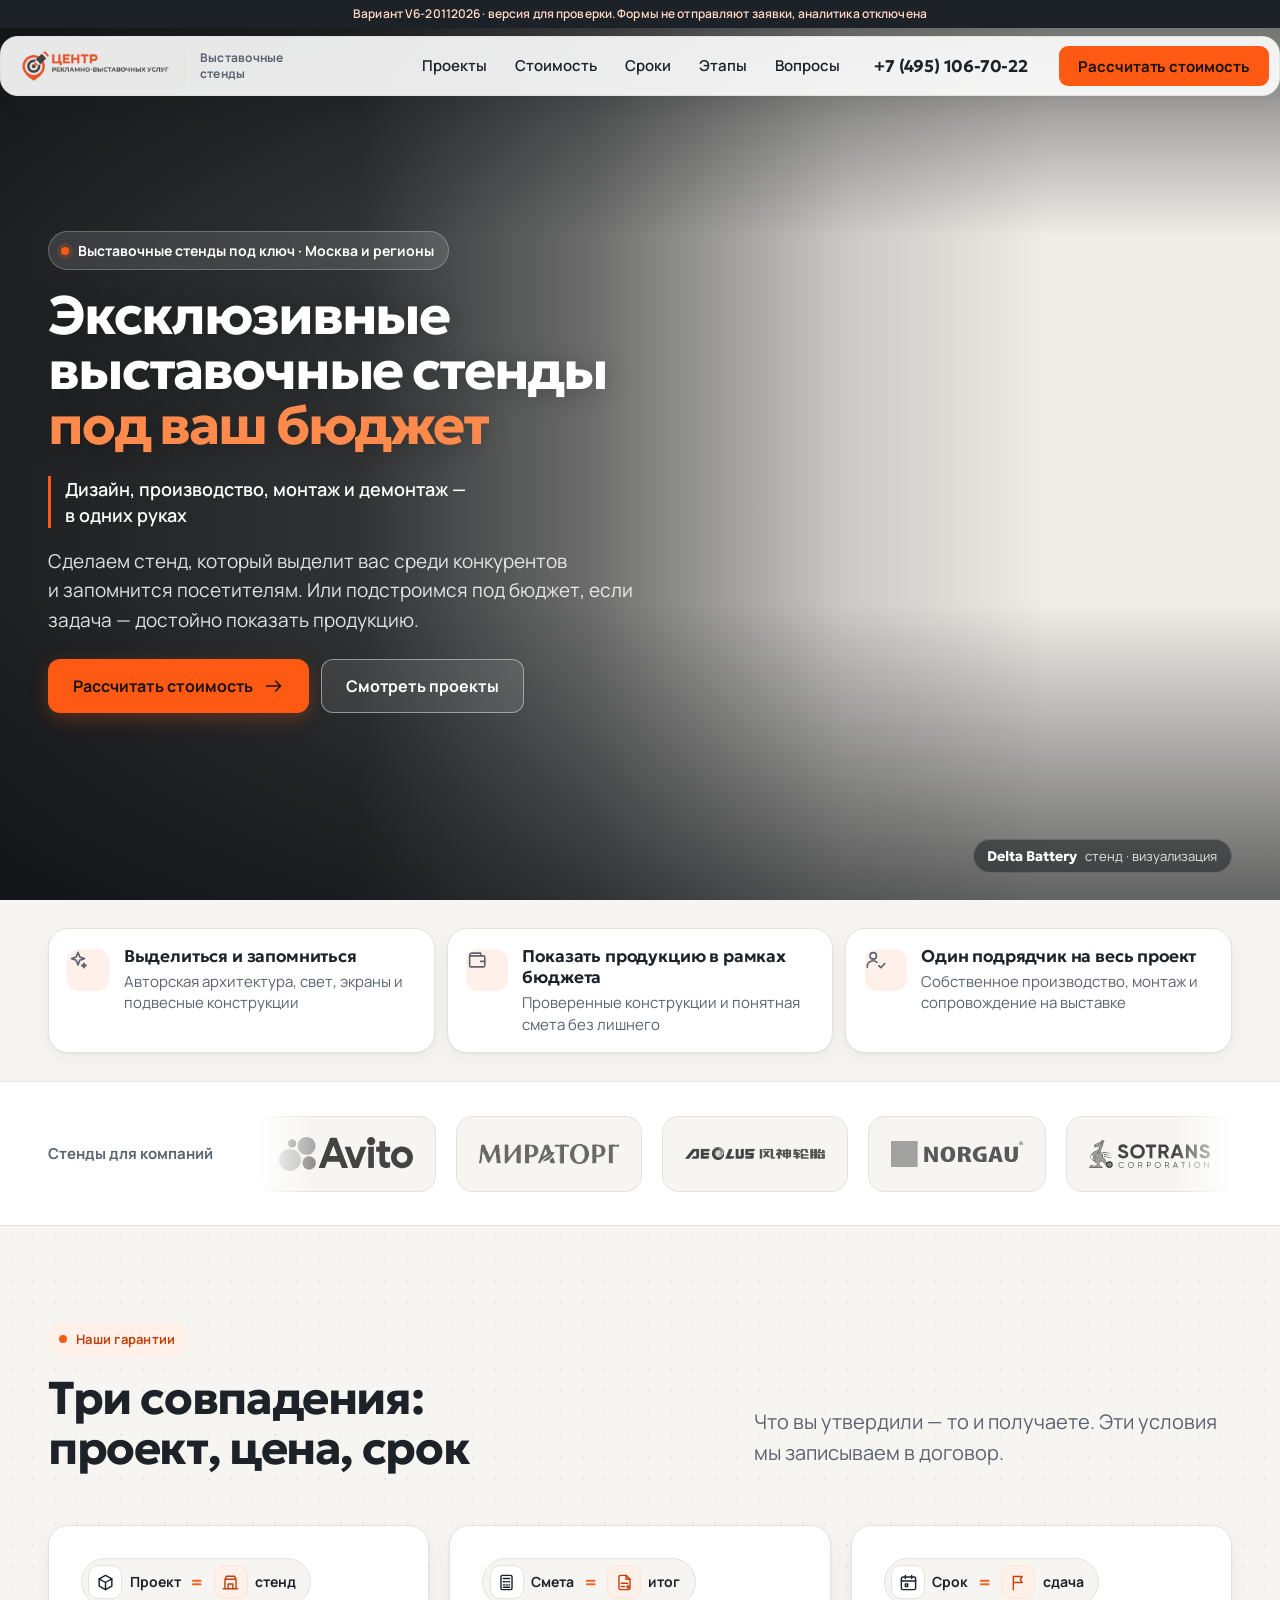
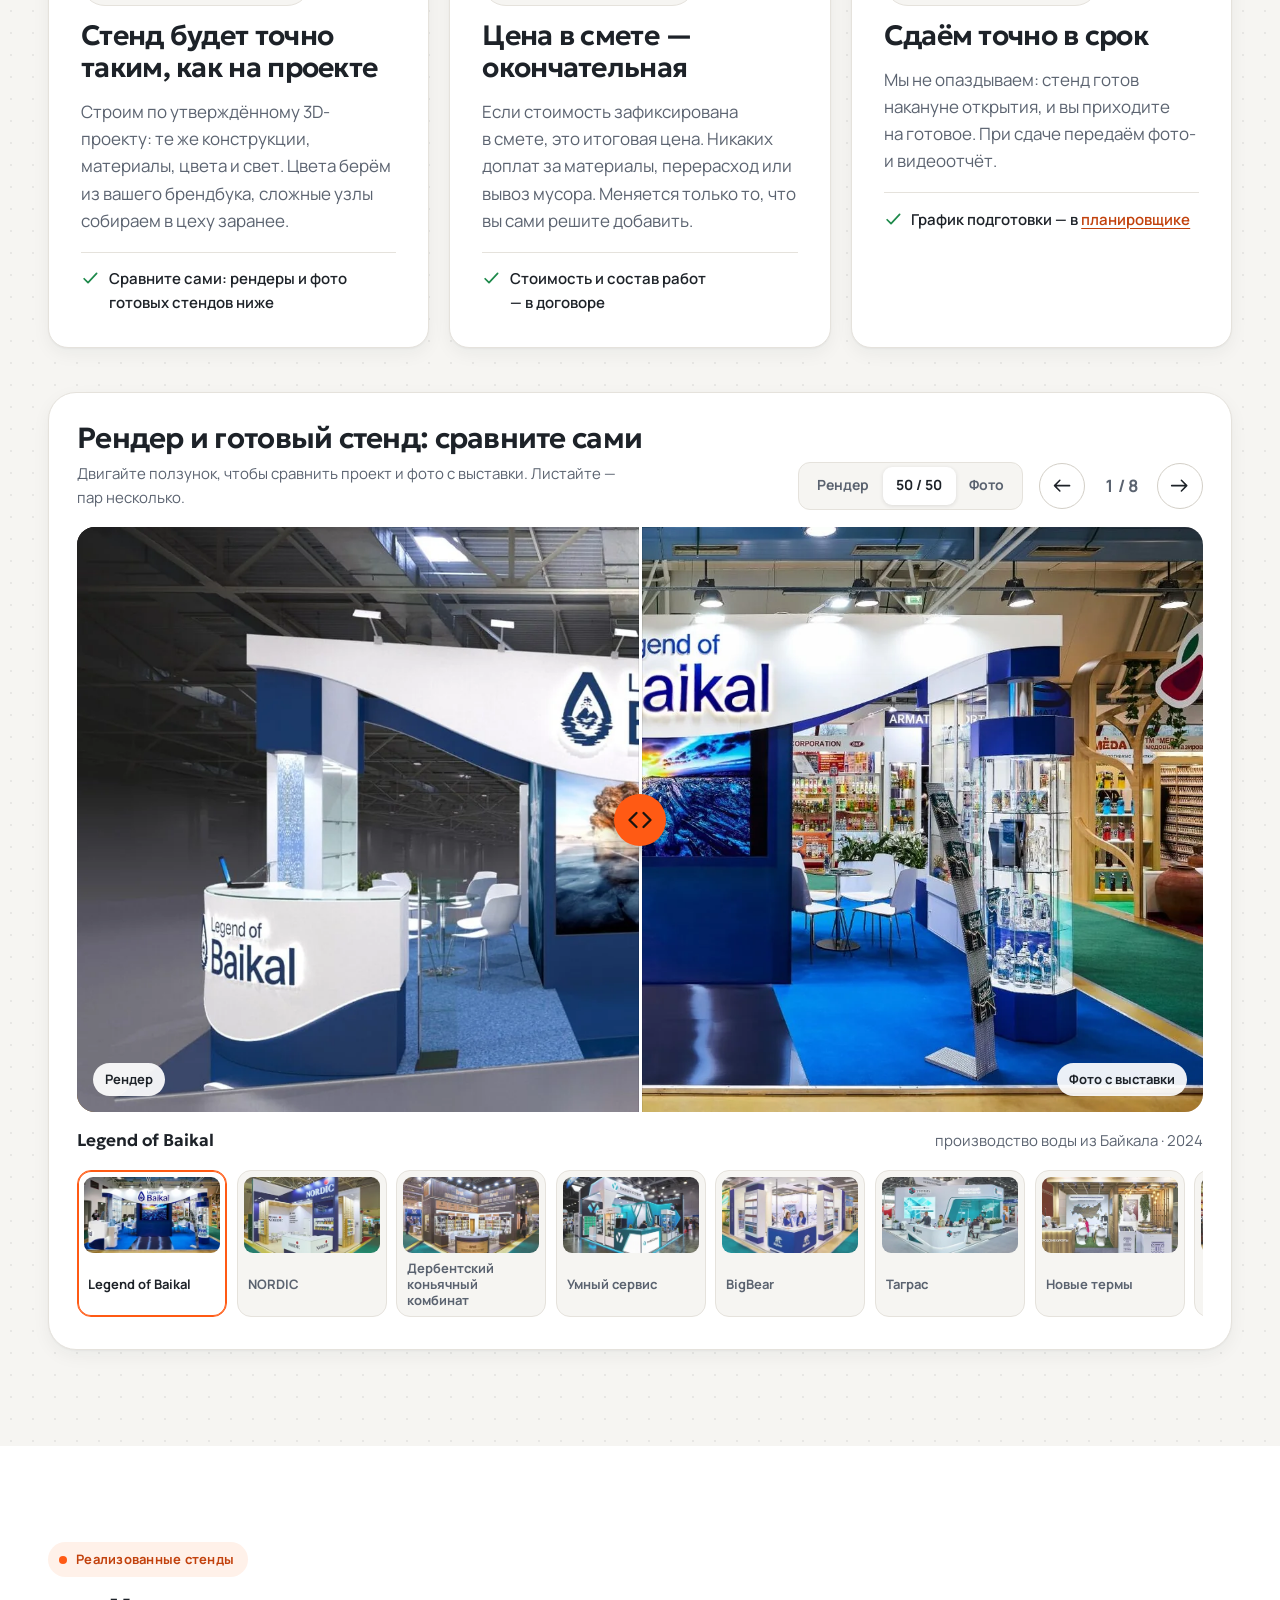
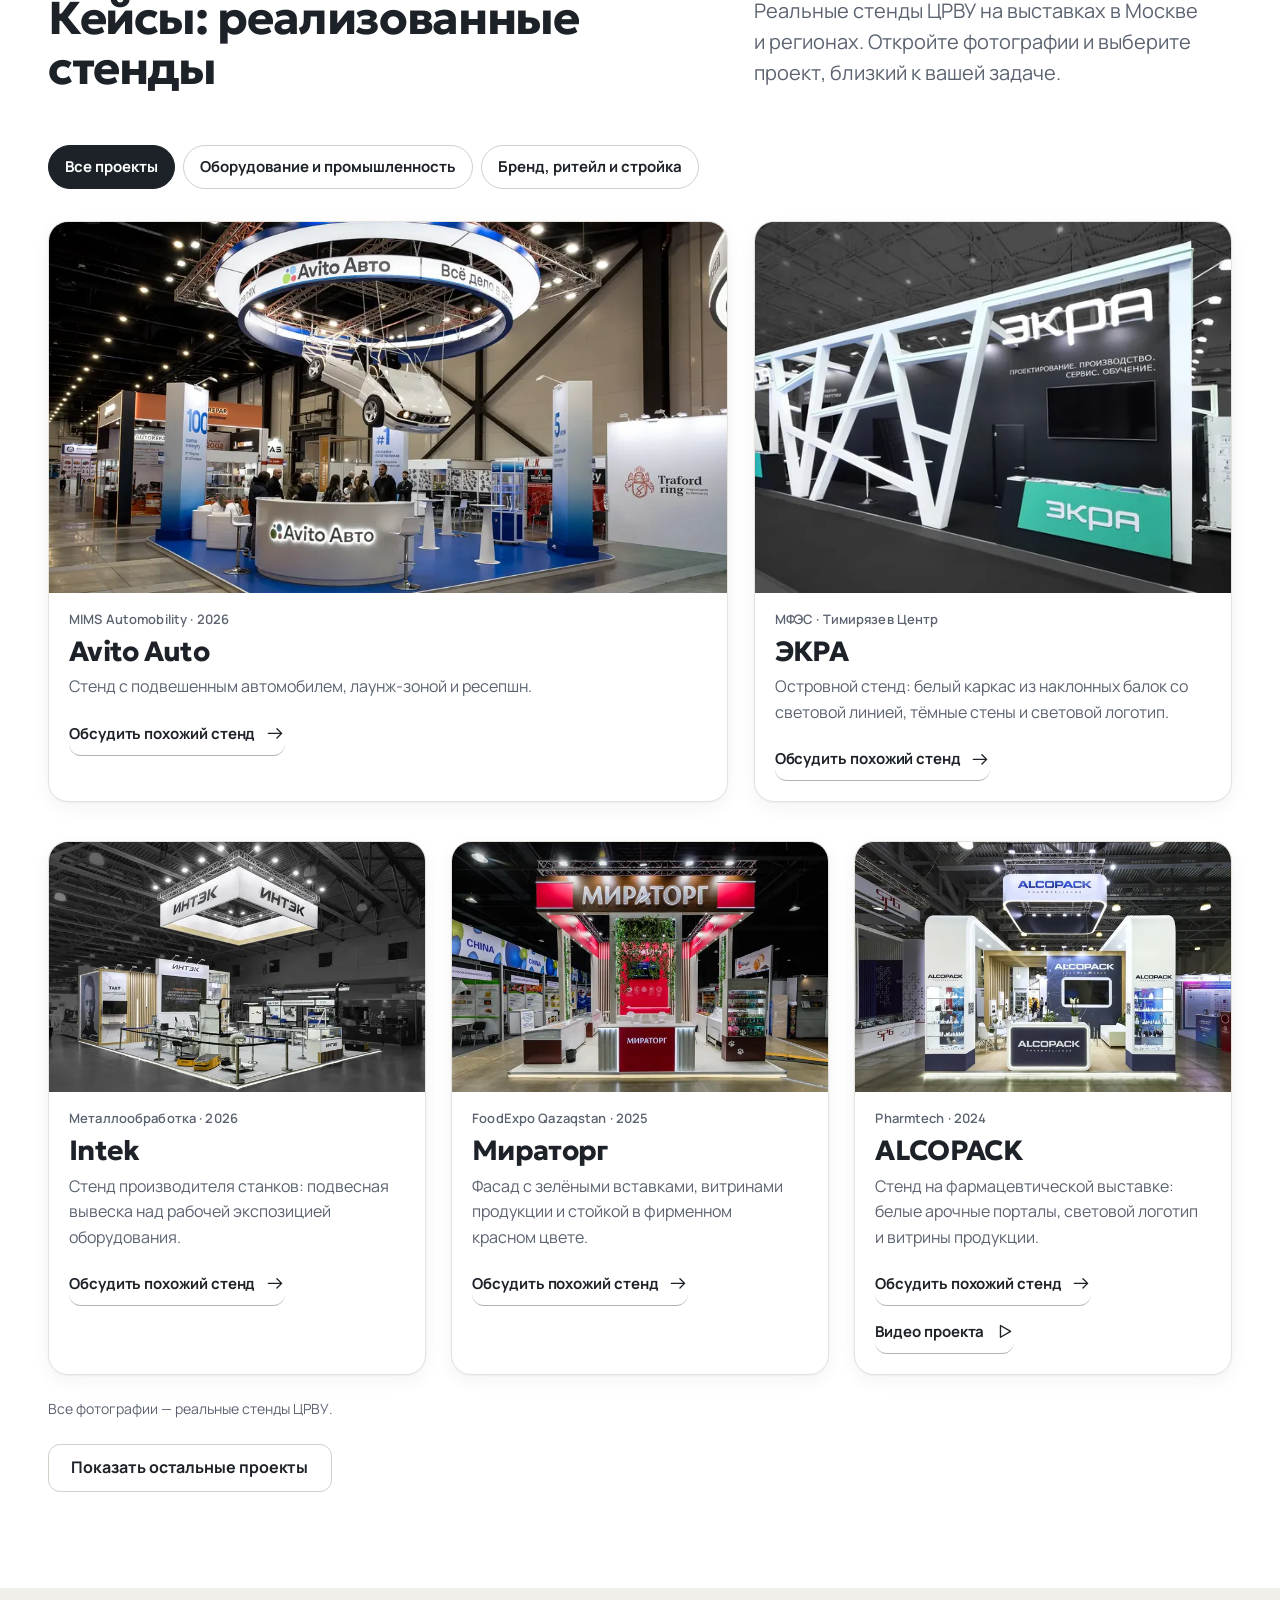
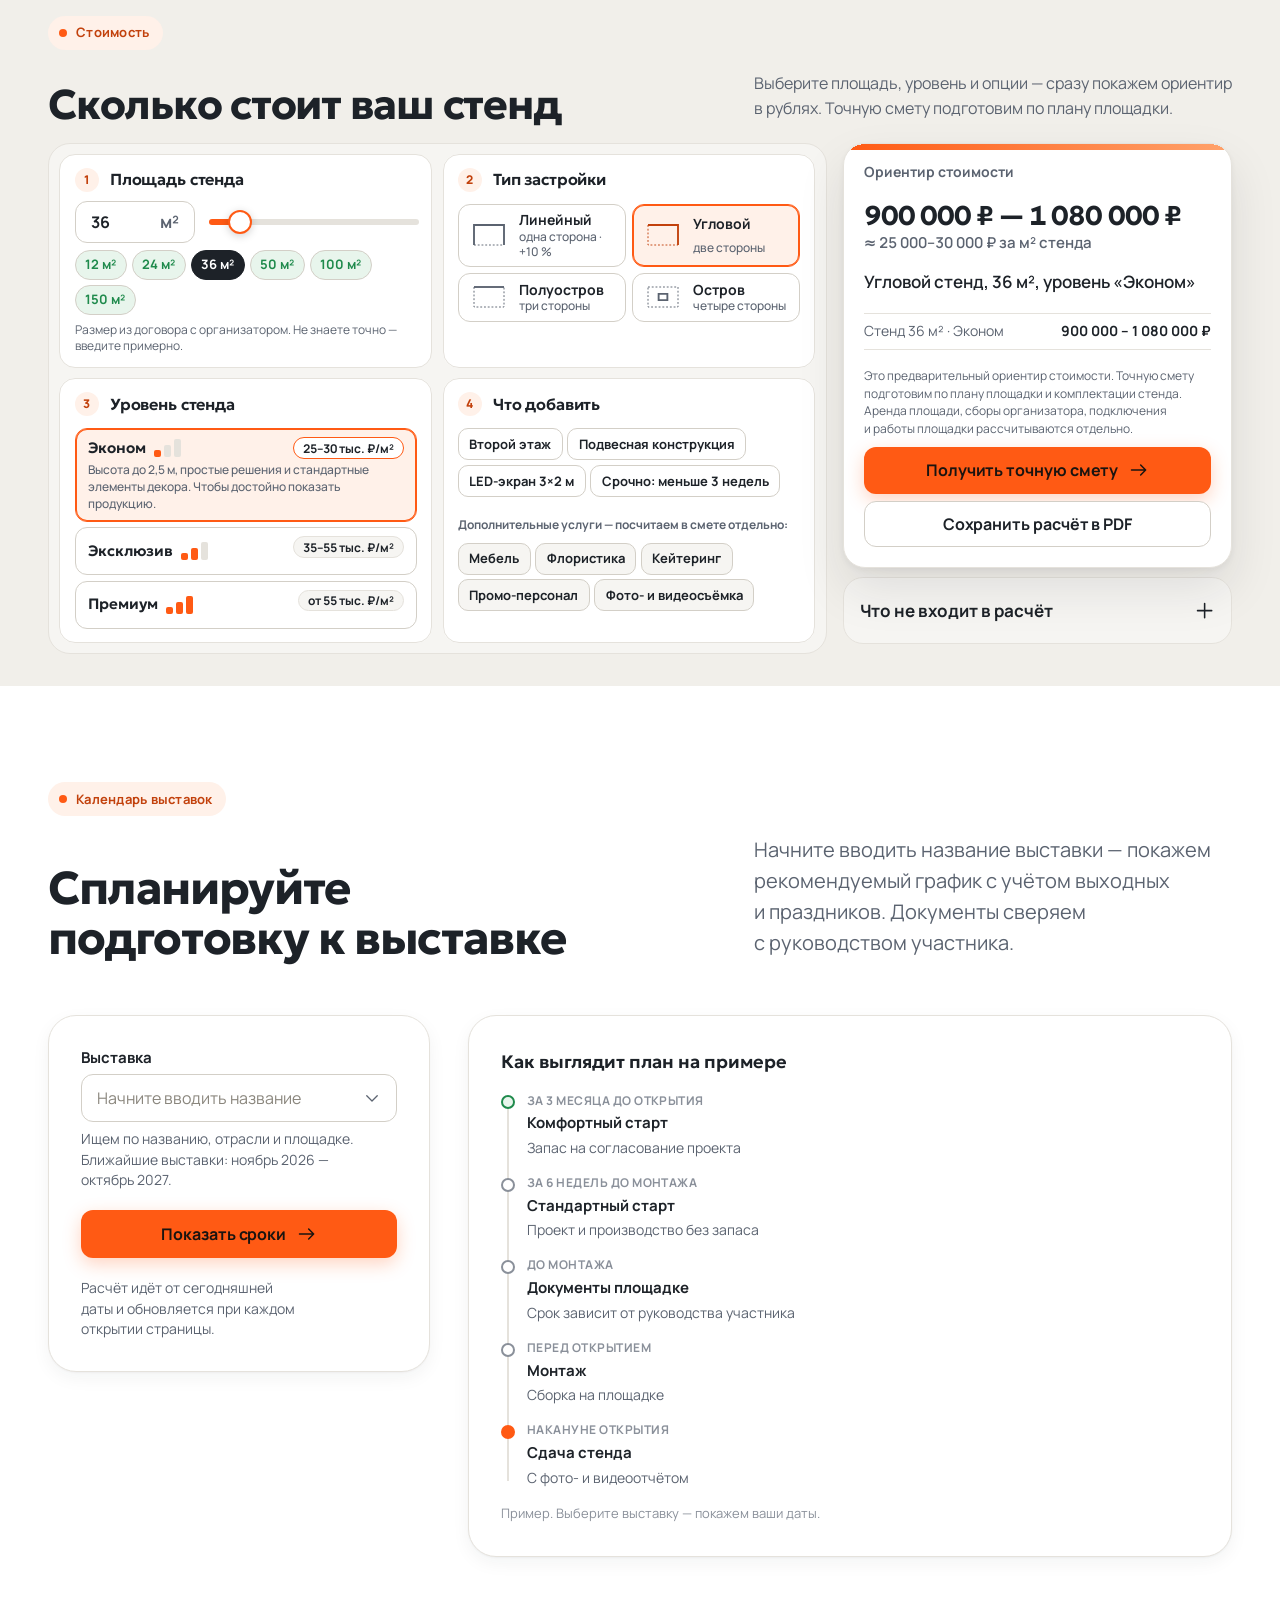
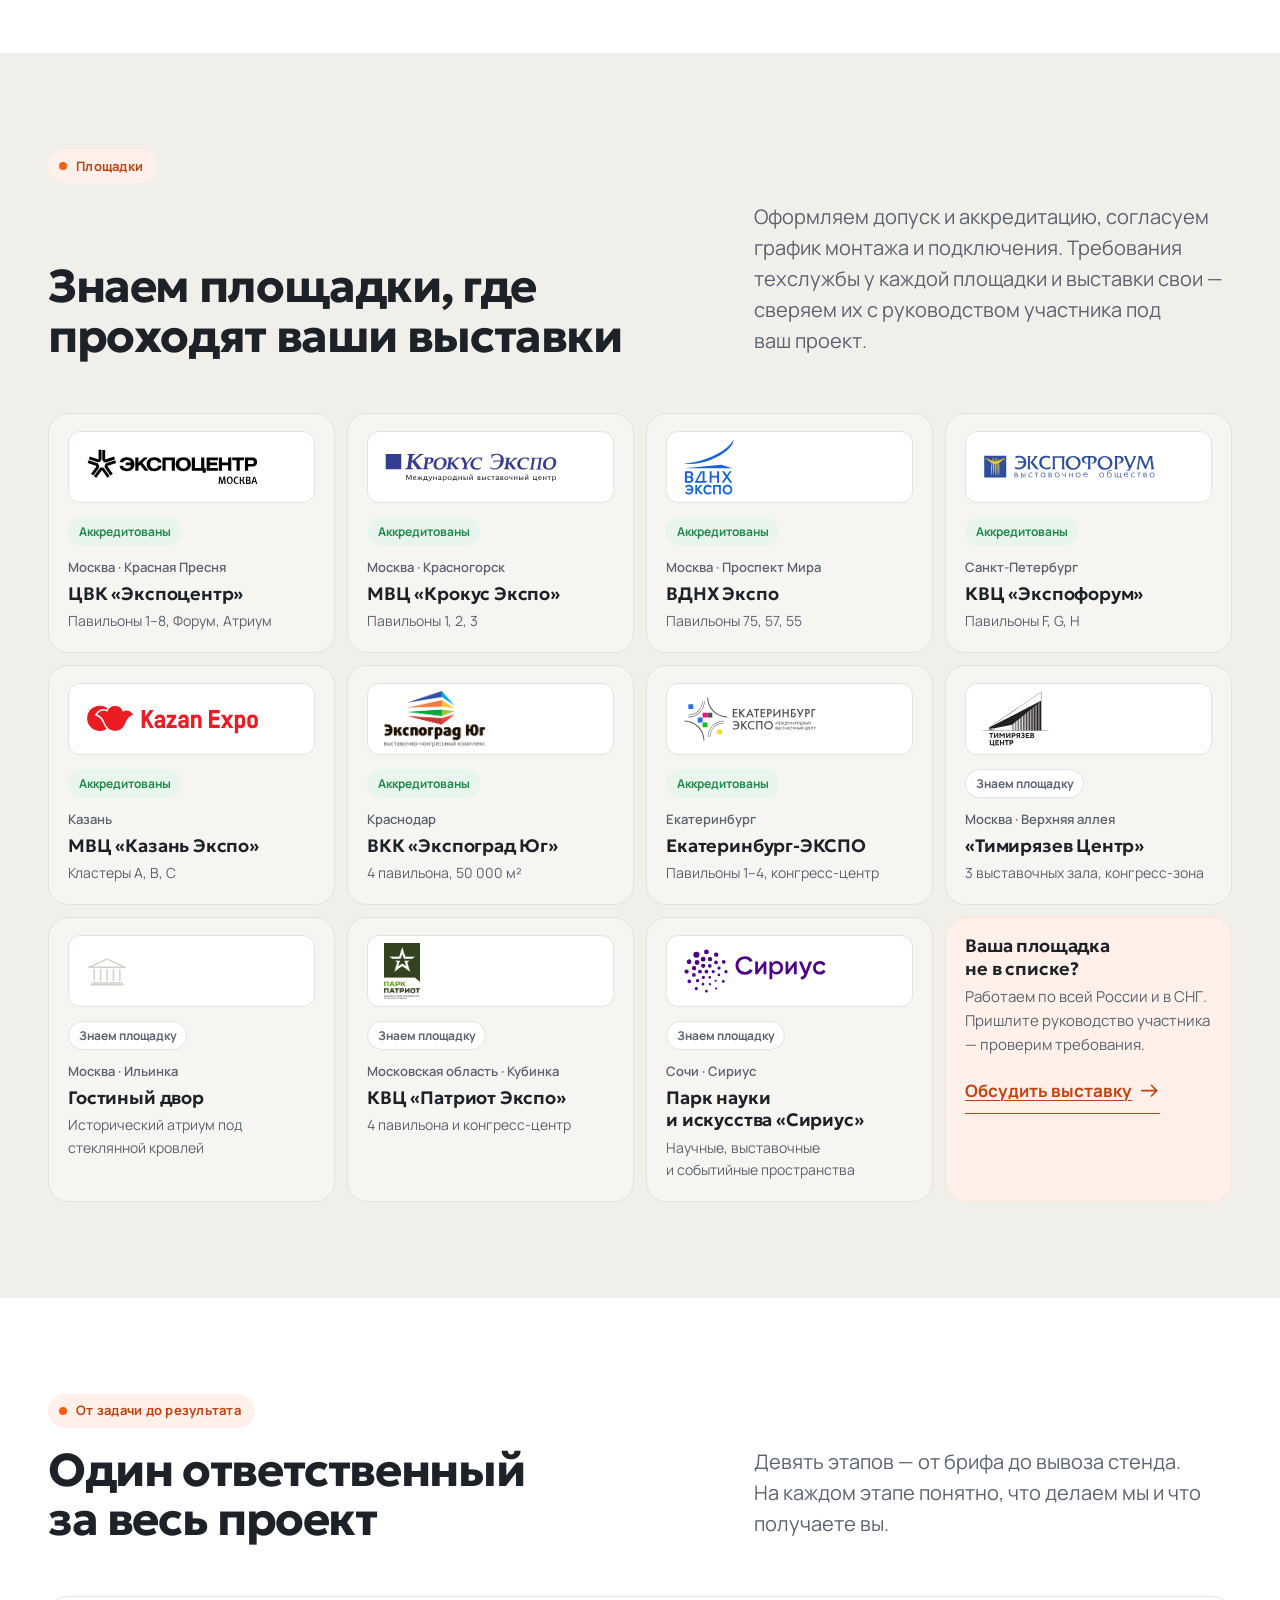
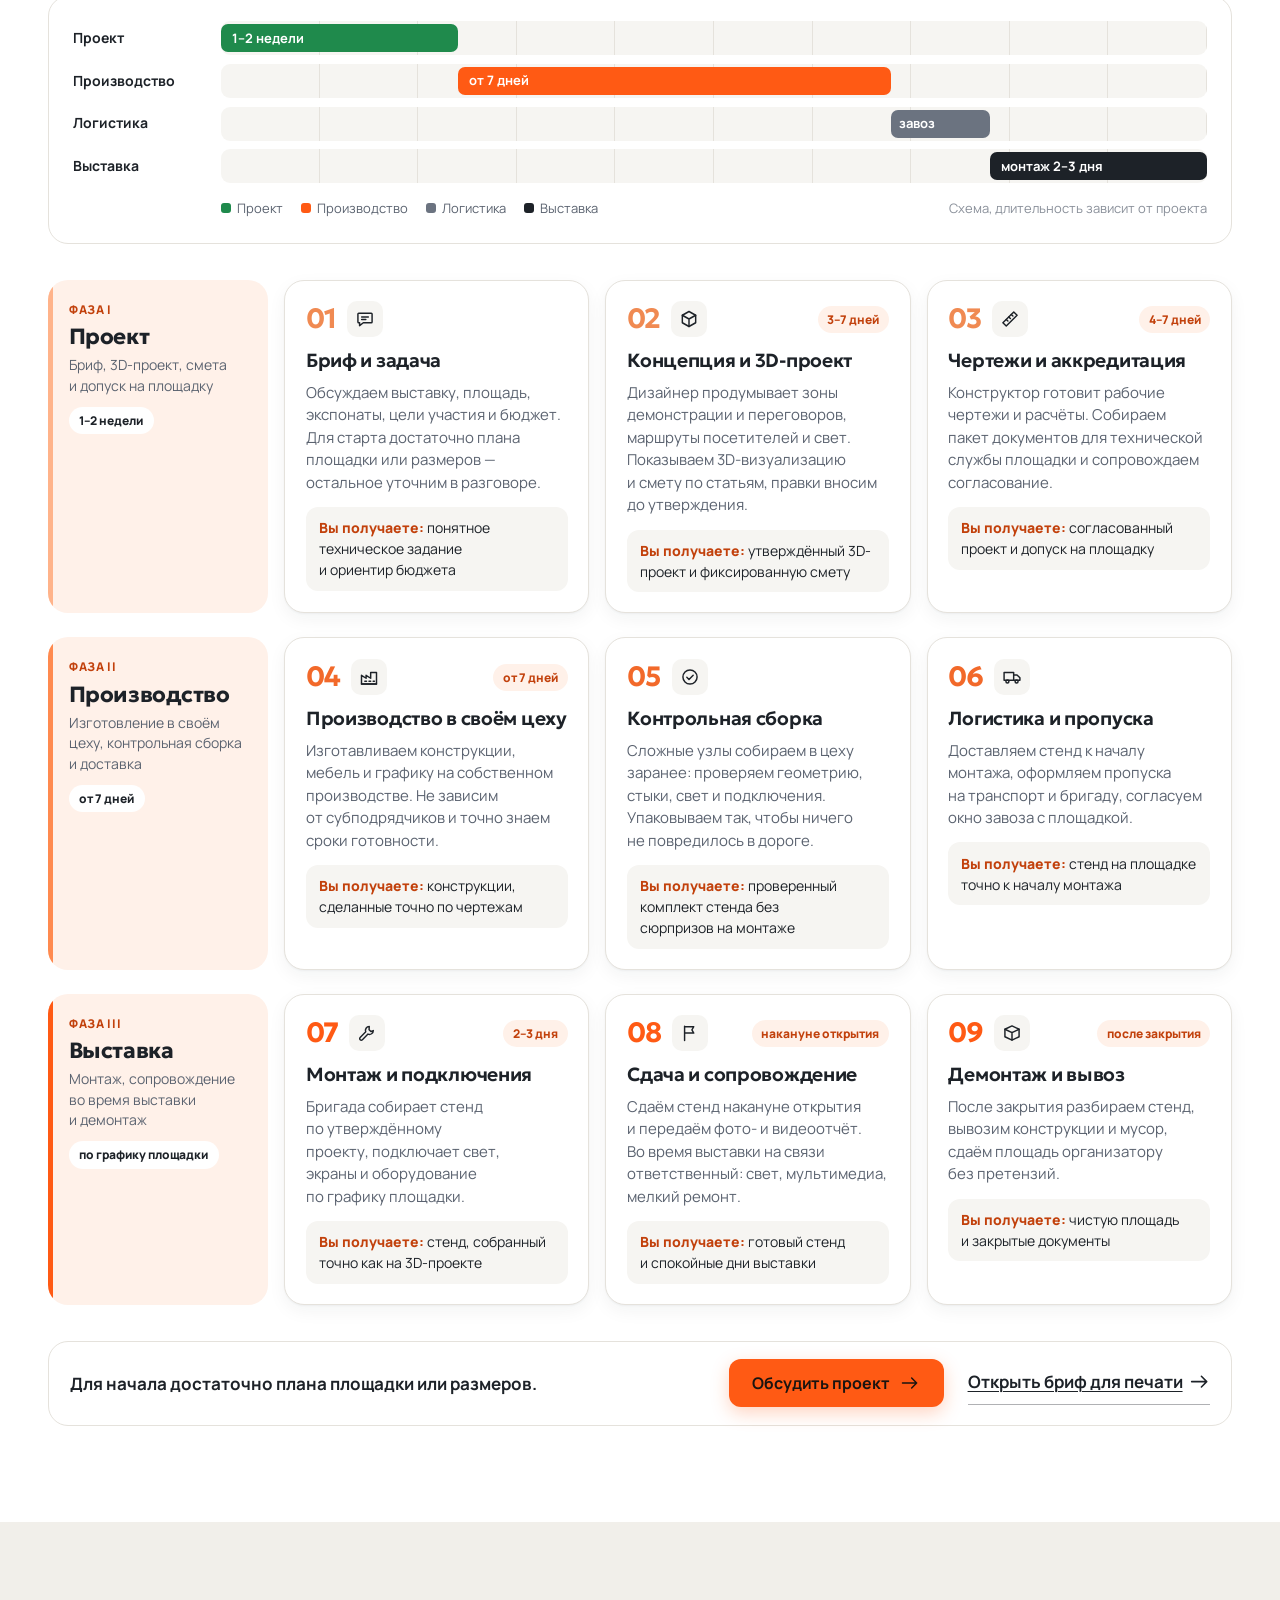
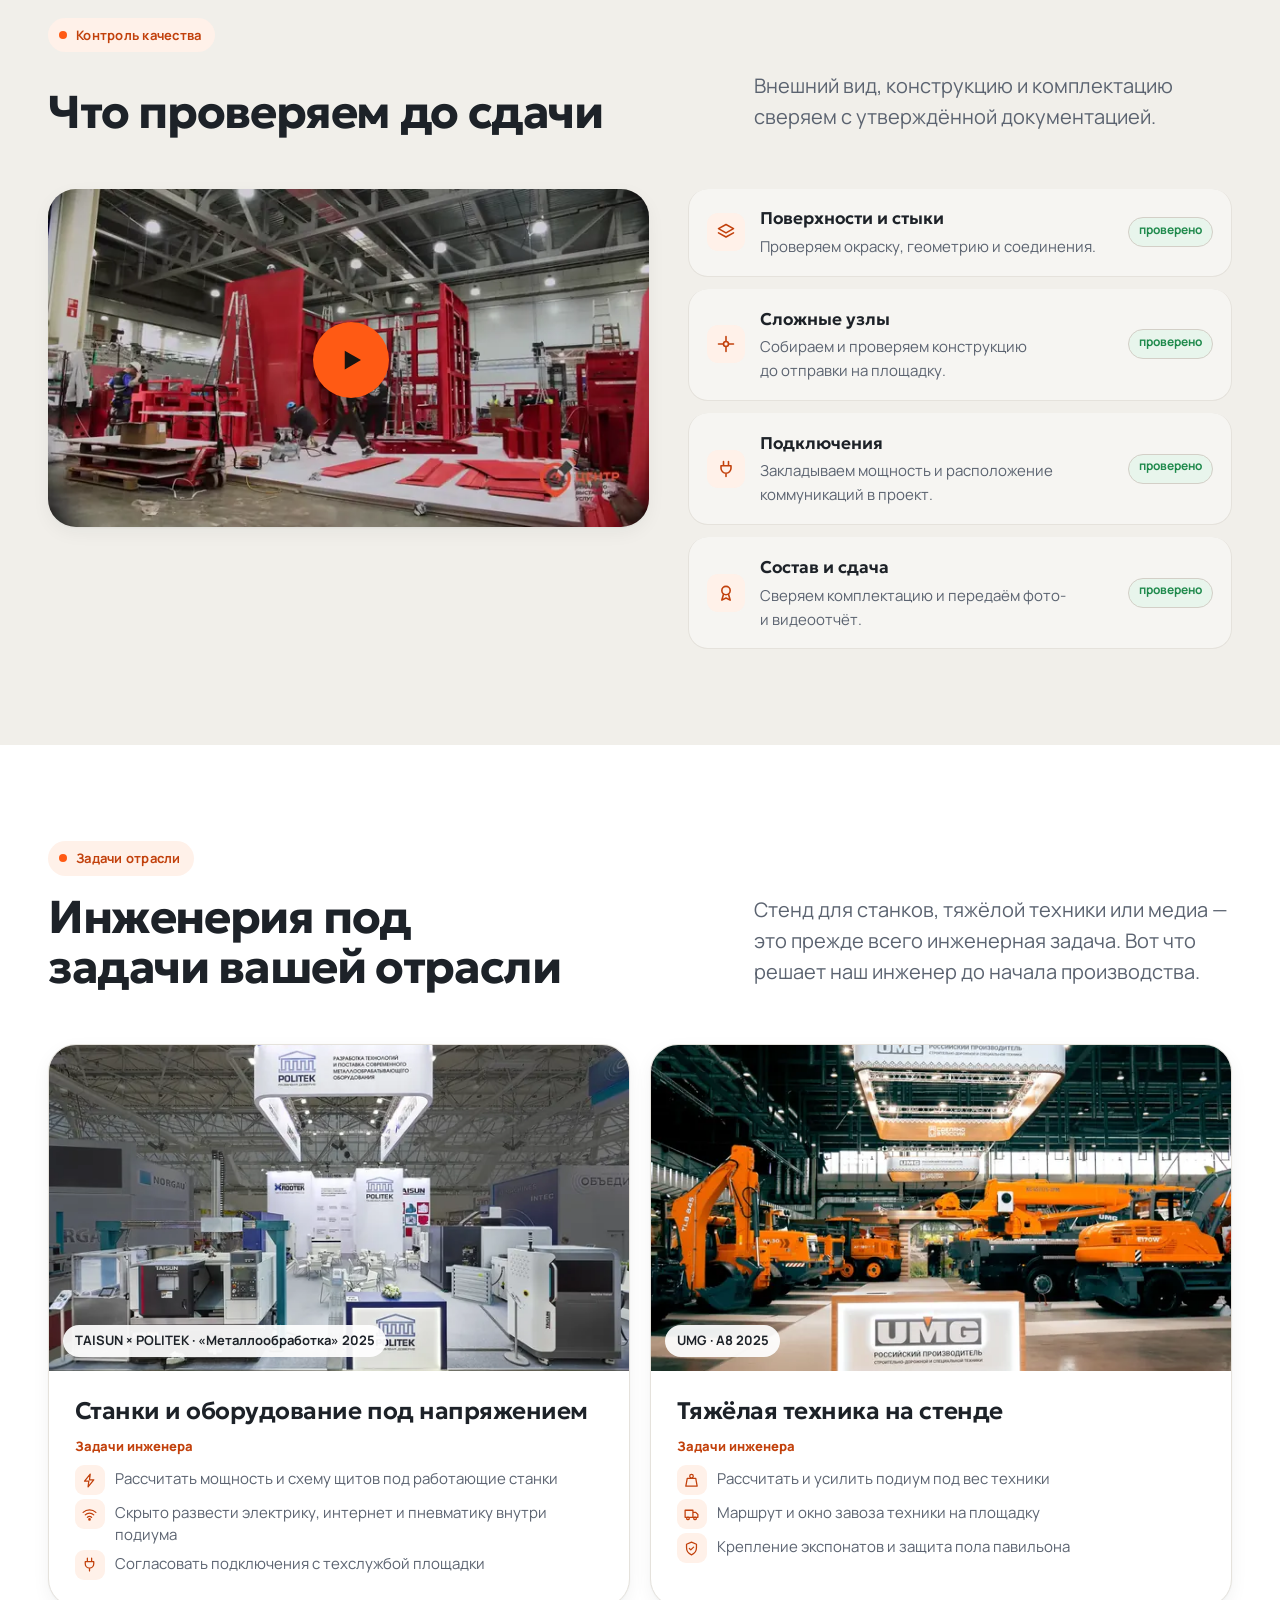
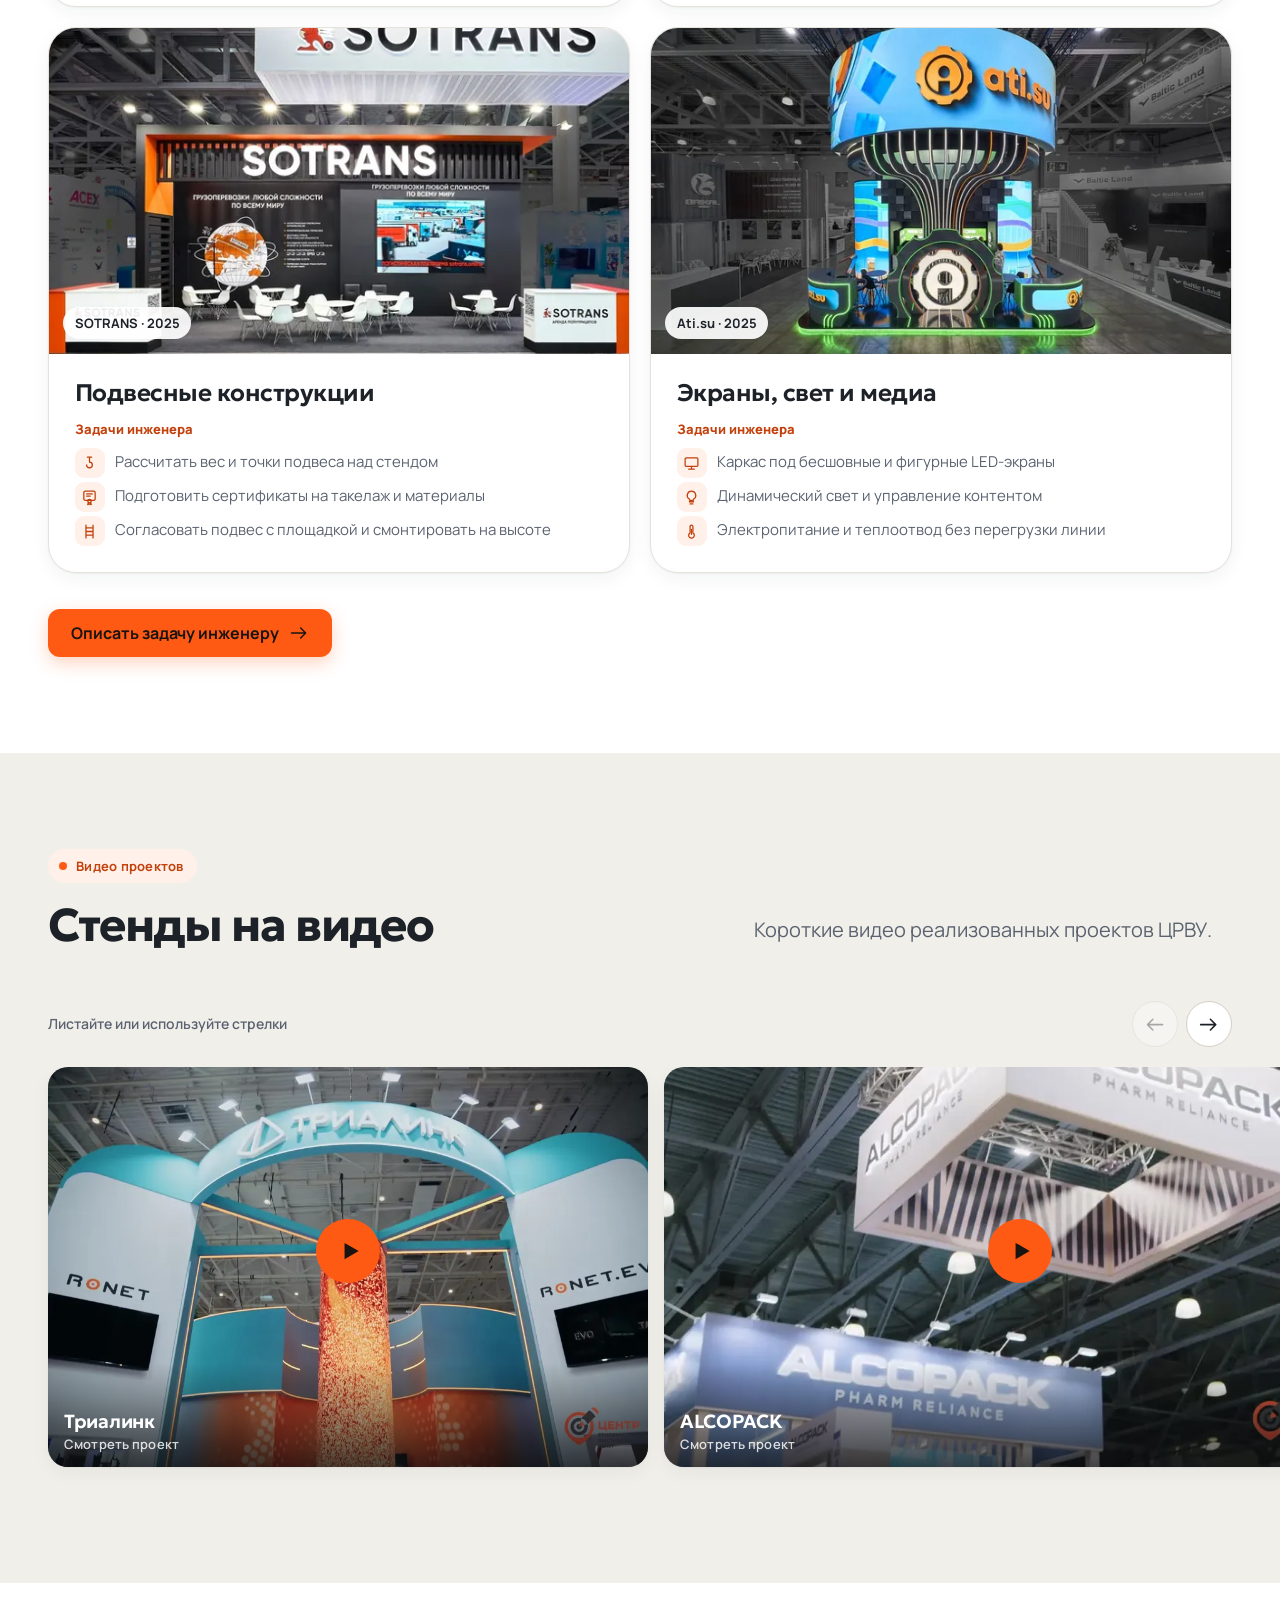
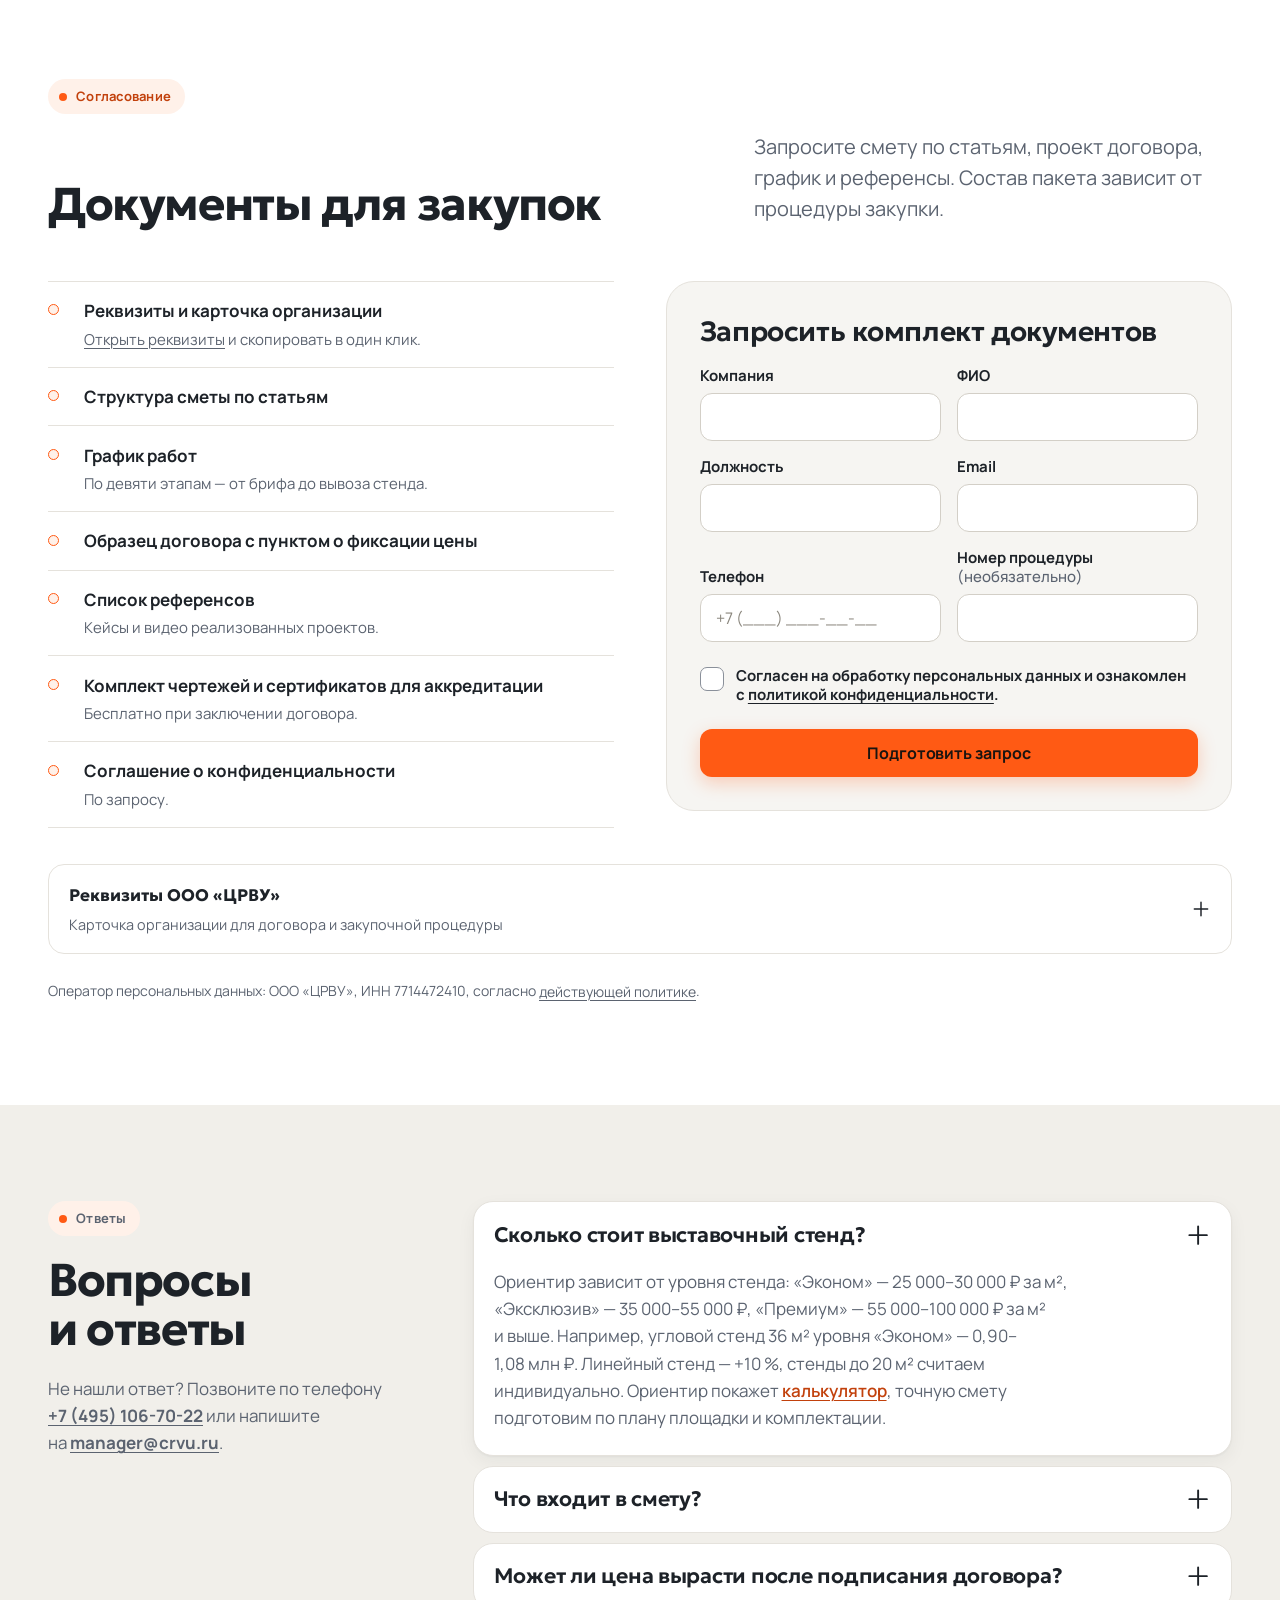
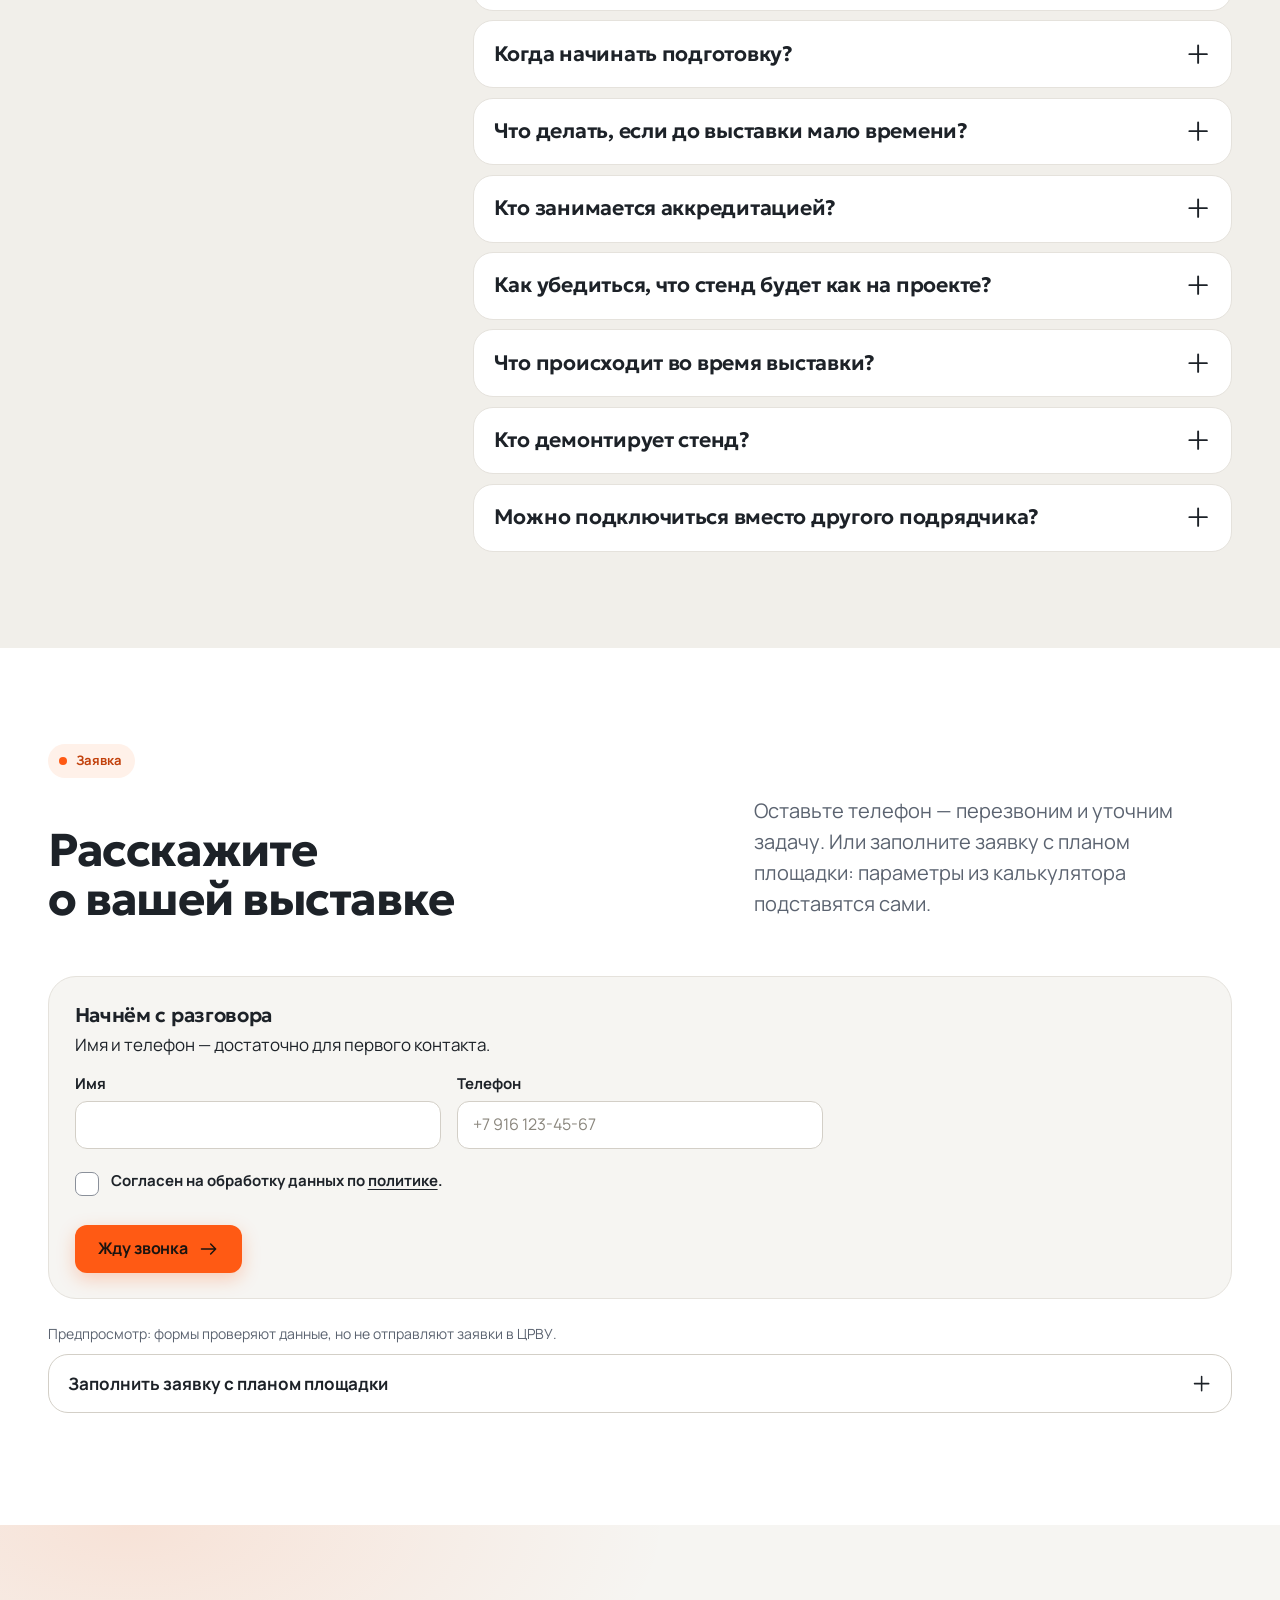
==== index.html @ 835b91c9 "V6-20112026: калькулятор на одном экране Основа — V5-20112026. Калькулятор: на компьютере шаги в сет" ====
<!DOCTYPE html>
<html lang="ru">
<head>
<meta charset="utf-8"/>
<meta content="width=device-width, initial-scale=1, viewport-fit=cover" name="viewport"/>
<title>ЦРВУ — эксклюзивные выставочные стенды под ваш бюджет | вариант V6-20112026</title>
<meta content="Выставочные стенды под ключ: дизайн, производство, монтаж и демонтаж. Три уровня — Эконом, Эксклюзив и Премиум. Реальные проекты ЦРВУ, калькулятор стоимости и планировщик сроков." name="description"/>
<meta content="noindex, nofollow" name="robots"/>
<meta content="#f6f5f2" name="theme-color"/>
<meta content="website" property="og:type"/>
<meta content="ru_RU" property="og:locale"/>
<meta content="ЦРВУ" property="og:site_name"/>
<meta content="Эксклюзивные выставочные стенды под ваш бюджет — ЦРВУ" property="og:title"/>
<meta content="Проект, производство, монтаж и демонтаж в одних руках. Рассчитайте ориентир стоимости стенда в калькуляторе." property="og:description"/>
<meta content="https://sokolnikovalex1975.github.io/crvu-stendy-landing-V6-20112026/assets/v5/hero/og-delta-1200x630.jpg" property="og:image"/>
<meta content="https://sokolnikovalex1975.github.io/crvu-stendy-landing-V6-20112026/" property="og:url"/>
<meta content="1200" property="og:image:width"/>
<meta content="630" property="og:image:height"/>
<meta content="Визуализация выставочного стенда Delta Battery: белый портал с оранжевой подсветкой, витрины и стойка ресепшн" property="og:image:alt"/>
<meta content="summary_large_image" name="twitter:card"/>
<link href="assets/logos/crvu-favicon.png" rel="icon" sizes="32x32" type="image/png"/>
<link href="assets/logos/crvu-favicon.png" rel="apple-touch-icon"/>
<link as="font" crossorigin="" href="assets/fonts/geologica-cyrillic.woff2" rel="preload" type="font/woff2"/>
<link as="font" crossorigin="" href="assets/fonts/manrope-cyrillic.woff2" rel="preload" type="font/woff2"/>
<link as="image" href="assets/v5/hero/delta-1920.webp" imagesrcset="assets/v5/hero/delta-1280.webp 1280w, assets/v5/hero/delta-1920.webp 1920w, assets/v5/hero/delta-2560.webp 2560w" imagesizes="100vw" rel="preload" media="(min-width: 1000px), (orientation: landscape)" fetchpriority="high"/>
<link as="image" href="assets/v5/hero/delta-m-800.webp" imagesrcset="assets/v5/hero/delta-m-800.webp 800w, assets/v5/hero/delta-m-1200.webp 1200w" imagesizes="100vw" rel="preload" media="(max-width: 999px) and (orientation: portrait)" fetchpriority="high"/>
<script>document.documentElement.className += ' js';</script>
<link href="assets/css/fonts.css" rel="stylesheet"/>
<link href="assets/css/base.css" rel="stylesheet"/>
<link href="assets/css/sections.css" rel="stylesheet"/>
<link href="assets/css/tools.css" rel="stylesheet"/>
<link href="assets/css/revision.css" rel="stylesheet"/>
<link href="assets/css/v3.css" rel="stylesheet"/>
<link href="assets/css/v5.css" rel="stylesheet"/>
<link href="assets/css/infographics.css" rel="stylesheet"/>
<link href="assets/css/calc-compact.css" rel="stylesheet"/>
<!-- Яндекс Метрика, Varioqub и UIS в этой версии НЕ подключены: это превью для проверки. -->
</head>
<body id="top-of-page">
<a class="skip" href="#main">Перейти к содержимому</a>
<svg aria-hidden="true" focusable="false" height="0" style="position:absolute" width="0">
<defs>
<symbol id="i-arrow" viewbox="0 0 24 24"><path d="M3 12h17M14 6l6 6-6 6"></path></symbol>
<symbol id="i-phone" viewbox="0 0 24 24"><path d="M5 3h4l2 5-2.5 1.5a11 11 0 0 0 6 6L16 13l5 2v4a2 2 0 0 1-2 2A16 16 0 0 1 3 5a2 2 0 0 1 2-2z"></path></symbol>
<symbol id="i-close" viewbox="0 0 24 24"><path d="M5 5l14 14M19 5L5 19"></path></symbol>
<symbol id="i-chev" viewbox="0 0 24 24"><path d="M9 5l7 7-7 7"></path></symbol>
<symbol id="i-play" viewbox="0 0 24 24"><path d="M7 4.5v15l13-7.5z"></path></symbol>
<symbol id="i-check" viewbox="0 0 24 24"><path d="M4 12.5l5 5 11-12"></path></symbol>
<symbol id="i-plus" viewbox="0 0 24 24"><path d="M12 4v16M4 12h16"></path></symbol>
<symbol id="i-minus" viewbox="0 0 24 24"><path d="M4 12h16"></path></symbol>
<symbol id="i-upload" viewbox="0 0 24 24"><path d="M12 16V4M6 10l6-6 6 6M4 20h16"></path></symbol>
<symbol id="i-cal" viewbox="0 0 24 24"><path d="M4 6h16v14H4zM4 10.5h16M8 3v5M16 3v5"></path></symbol>
<symbol id="i-down" viewbox="0 0 24 24"><path d="M12 4v16M6 14l6 6 6-6"></path></symbol>
<symbol id="i-ext" viewbox="0 0 24 24"><path d="M14 4h6v6M20 4l-9 9M18 14v6H4V6h6"></path></symbol>
<symbol id="i-menu" viewbox="0 0 24 24"><path d="M3 6.5h18M3 12h18M3 17.5h18"></path></symbol>
<symbol id="i-lr" viewbox="0 0 24 24"><path d="M9 6l-6 6 6 6M15 6l6 6-6 6"></path></symbol>
<symbol id="i-mail" viewbox="0 0 24 24"><path d="M3 5.5h18v13H3zM3.5 6.5L12 13l8.5-6.5"></path></symbol>
<symbol id="i-pdf" viewbox="0 0 24 24"><path d="M6 3h8l5 5v13H6zM14 3v5h5M9 15h6M9 18h4"></path></symbol>
<!-- тип стенда, вид сверху: сплошная линия — стена, штриховая — открытая сторона -->
<symbol id="plan-linear" viewbox="0 0 64 44"><g fill="none" stroke="currentColor"><path d="M8 38V6h48v32" stroke-width="3"></path><path d="M8 38h48" stroke-dasharray="3 3" stroke-width="1.5"></path></g></symbol>
<symbol id="plan-corner" viewbox="0 0 64 44"><g fill="none" stroke="currentColor"><path d="M8 6h48v32" stroke-width="3"></path><path d="M8 6v32h48" stroke-dasharray="3 3" stroke-width="1.5"></path></g></symbol>
<symbol id="plan-peninsula" viewbox="0 0 64 44"><g fill="none" stroke="currentColor"><path d="M8 6h48" stroke-width="3"></path><path d="M8 6v32h48V6" stroke-dasharray="3 3" stroke-width="1.5"></path></g></symbol>
<symbol id="plan-island" viewbox="0 0 64 44"><g fill="none" stroke="currentColor"><path d="M8 6h48v32H8z" stroke-dasharray="3 3" stroke-width="1.5"></path><path d="M25 17h14v10H25z" stroke-width="3"></path></g></symbol>
<symbol id="i-spark" viewBox="0 0 24 24"><path d="M12 3.5l1.9 5.1 5.1 1.9-5.1 1.9L12 17.5l-1.9-5.1L5 10.5l5.1-1.9z"></path><path d="M18.5 15.5l.7 1.8 1.8.7-1.8.7-.7 1.8-.7-1.8-1.8-.7 1.8-.7z"></path></symbol>
<symbol id="i-wallet" viewBox="0 0 24 24"><path d="M4 7.5h15a1.5 1.5 0 0 1 1.5 1.5v9a1.5 1.5 0 0 1-1.5 1.5H5.5A1.5 1.5 0 0 1 4 18z"></path><path d="M4 7.5V6.8A2.3 2.3 0 0 1 6.3 4.5H16v3"></path><path d="M16 13.5h4.5"></path></symbol>
<symbol id="i-hand" viewBox="0 0 24 24"><circle cx="9" cy="7.5" r="3.5"></circle><path d="M2.5 20v-.8a6.3 6.3 0 0 1 10.6-4.6"></path><path d="M15 18.2l2.2 2.2 4.3-4.5"></path></symbol>
<symbol id="i-chat" viewBox="0 0 24 24"><path d="M4.5 5h15a1 1 0 0 1 1 1v9.5a1 1 0 0 1-1 1H10l-4.5 3.5v-3.5h-1a1 1 0 0 1-1-1V6a1 1 0 0 1 1-1z"></path><path d="M8 9.5h8M8 12.5h5"></path></symbol>
<symbol id="i-cube" viewBox="0 0 24 24"><path d="M12 3l8 4.5v9L12 21l-8-4.5v-9z"></path><path d="M4 7.5l8 4.5 8-4.5M12 12v9"></path></symbol>
<symbol id="i-ruler" viewBox="0 0 24 24"><path d="M3.5 16.5L16.5 3.5l4 4-13 13z"></path><path d="M7.5 12.5l2 2M10.5 9.5l2 2M13.5 6.5l2 2"></path></symbol>
<symbol id="i-factory" viewBox="0 0 24 24"><path d="M3 20.5V10l5.5 3.5V10l5.5 3.5V6.5h7v14z"></path><path d="M3 20.5h18M7 17h2M12 17h2M17 17h1.5"></path></symbol>
<symbol id="i-check-c" viewBox="0 0 24 24"><circle cx="12" cy="12" r="8.5"></circle><path d="M8.2 12.4l2.6 2.6 5-5.2"></path></symbol>
<symbol id="i-truck" viewBox="0 0 24 24"><path d="M2.5 6.5h11.5v9.5H2.5zM14 9.5h4l3.5 3.5v3H14z"></path><circle cx="6.5" cy="17.5" r="1.8"></circle><circle cx="17.5" cy="17.5" r="1.8"></circle></symbol>
<symbol id="i-tool" viewBox="0 0 24 24"><path d="M14.7 4.2a4.6 4.6 0 0 0-4.2 6.4L3.8 17.3a1.9 1.9 0 0 0 2.7 2.7l6.7-6.7a4.6 4.6 0 0 0 6.4-4.2l-2.9 1.1-2.2-2.2z"></path></symbol>
<symbol id="i-flag" viewBox="0 0 24 24"><path d="M5.5 21V4M5.5 4.5h11l-2.2 3.8 2.2 3.8h-11"></path></symbol>
<symbol id="v-cube" viewBox="0 0 24 24"><path d="M12 3 4 7.5v9L12 21l8-4.5v-9z"/><path d="M4 7.5 12 12l8-4.5M12 12v9"/></symbol><symbol id="v-stand" viewBox="0 0 24 24"><path d="M3 20h18M5 20V8h14v12M5 8l2-4h10l2 4"/><path d="M9 20v-6h6v6"/></symbol><symbol id="v-calc" viewBox="0 0 24 24"><rect x="5" y="3" width="14" height="18" rx="2"/><path d="M8 7h8M8 11h2M12 11h1M15 11h1M8 15h2M12 15h1M15 15h1M8 18h8"/></symbol><symbol id="v-contract" viewBox="0 0 24 24"><path d="M14 3H7a2 2 0 0 0-2 2v14a2 2 0 0 0 2 2h10a2 2 0 0 0 2-2V8z"/><path d="M14 3v5h5M8 13h8M8 17h4"/><circle cx="16.5" cy="17.5" r="1.5"/></symbol><symbol id="v-cal" viewBox="0 0 24 24"><rect x="3" y="5" width="18" height="16" rx="2"/><path d="M8 3v4M16 3v4M3 10h18M8 14h3v3H8z"/></symbol><symbol id="v-flag" viewBox="0 0 24 24"><path d="M5.5 21V4M5.5 4.5h11l-2.2 3.8 2.2 3.8h-11"/></symbol><symbol id="v-bolt" viewBox="0 0 24 24"><path d="M13 3 5 13h6l-1 8 8-10h-6z"/></symbol><symbol id="v-net" viewBox="0 0 24 24"><path d="M3 9a13 13 0 0 1 18 0M6 12.5a8.5 8.5 0 0 1 12 0M9 16a4 4 0 0 1 6 0"/><circle cx="12" cy="19" r="1"/></symbol><symbol id="v-weight" viewBox="0 0 24 24"><path d="M6 9h12l2 11H4z"/><circle cx="12" cy="6" r="2.5"/></symbol><symbol id="v-truck" viewBox="0 0 24 24"><path d="M3 6h11v10H3zM14 9h4l3 3v4h-7"/><circle cx="7" cy="17.5" r="1.8"/><circle cx="17" cy="17.5" r="1.8"/></symbol><symbol id="v-hook" viewBox="0 0 24 24"><path d="M12 3v7M9 3h6"/><path d="M12 10a4 4 0 1 1-4 4"/></symbol><symbol id="v-cert" viewBox="0 0 24 24"><rect x="4" y="3" width="16" height="13" rx="2"/><path d="M8 7h8M8 10h5"/><circle cx="12" cy="17" r="2.5"/><path d="m10.5 19-1 3 2.5-1 2.5 1-1-3"/></symbol><symbol id="v-screen" viewBox="0 0 24 24"><rect x="3" y="4" width="18" height="12" rx="1.5"/><path d="M8 20h8M12 16v4"/></symbol><symbol id="v-lamp" viewBox="0 0 24 24"><path d="M9 18h6M10 21h4M12 3a6 6 0 0 0-3.5 10.9c.6.5 1 1.2 1 2.1h5c0-.9.4-1.6 1-2.1A6 6 0 0 0 12 3z"/></symbol><symbol id="v-plug" viewBox="0 0 24 24"><path d="M9 3v5M15 3v5M6 8h12v3a6 6 0 0 1-12 0zM12 17v4"/></symbol><symbol id="v-card" viewBox="0 0 24 24"><rect x="3" y="5" width="18" height="14" rx="2"/><circle cx="9" cy="11" r="2"/><path d="M6 16c.6-1.6 1.7-2.4 3-2.4s2.4.8 3 2.4M14 10h4M14 13h3"/></symbol><symbol id="v-table" viewBox="0 0 24 24"><rect x="3" y="4" width="18" height="16" rx="2"/><path d="M3 9h18M3 14h18M9 9v11"/></symbol><symbol id="v-lock" viewBox="0 0 24 24"><rect x="5" y="10" width="14" height="10" rx="2"/><path d="M8 10V7a4 4 0 0 1 8 0v3M12 14v2"/></symbol><symbol id="v-star" viewBox="0 0 24 24"><path d="m12 3 2.7 5.6 6.1.9-4.4 4.3 1 6.1L12 17l-5.4 2.9 1-6.1-4.4-4.3 6.1-.9z"/></symbol><symbol id="v-draw" viewBox="0 0 24 24"><path d="M3 21h18M5 21V5h14v16"/><path d="M8 9h8M8 13h4M14 13h2M8 17h8"/></symbol><symbol id="v-area" viewBox="0 0 24 24"><path d="M3 3h18v18H3z" stroke-dasharray="3 2.5"/><path d="M8 12h8M12 8v8"/></symbol><symbol id="v-water" viewBox="0 0 24 24"><path d="M12 3s6 6.5 6 11a6 6 0 0 1-12 0c0-4.5 6-11 6-11z"/></symbol><symbol id="v-sofa" viewBox="0 0 24 24"><path d="M5 11V8a2 2 0 0 1 2-2h10a2 2 0 0 1 2 2v3M3 12a2 2 0 0 1 4 0v2h10v-2a2 2 0 0 1 4 0v5H3zM6 17v2M18 17v2"/></symbol><symbol id="v-shield" viewBox="0 0 24 24"><path d="M12 3 5 6v5c0 4.5 3 8.3 7 10 4-1.7 7-5.5 7-10V6z"/><path d="m9 12 2 2 4-4"/></symbol><symbol id="v-pin" viewBox="0 0 24 24"><path d="M12 21s-6-5.5-6-10.5a6 6 0 0 1 12 0C18 15.5 12 21 12 21z"/><circle cx="12" cy="10.5" r="2.2"/></symbol><symbol id="v-build" viewBox="0 0 24 24"><path d="M3 21h18M5 21V9l7-5 7 5v12M9 21v-5h6v5"/></symbol><symbol id="v-badge" viewBox="0 0 24 24"><circle cx="12" cy="9" r="5"/><path d="m9 13.5-2 7 5-2.5 5 2.5-2-7"/></symbol><symbol id="v-layers" viewBox="0 0 24 24"><path d="m12 3 9 5-9 5-9-5z"/><path d="m3 13 9 5 9-5"/></symbol><symbol id="v-ruler" viewBox="0 0 24 24"><path d="m3 17 14-14 4 4L7 21z"/><path d="m7 13 2 2M10 10l2 2M13 7l2 2"/></symbol><symbol id="v-knot" viewBox="0 0 24 24"><circle cx="12" cy="12" r="3"/><path d="M12 3v6M12 15v6M3 12h6M15 12h6"/></symbol><symbol id="v-cam" viewBox="0 0 24 24"><path d="M4 8h3l2-3h6l2 3h3v11H4z"/><circle cx="12" cy="13" r="3.5"/></symbol><symbol id="v-height" viewBox="0 0 24 24"><path d="M7 3v18M17 3v18M7 7h10M7 12h10M7 17h10"/></symbol><symbol id="v-therm" viewBox="0 0 24 24"><path d="M10 14V5a2 2 0 1 1 4 0v9a4 4 0 1 1-4 0z"/><path d="M12 9v7"/></symbol><symbol id="v-ok" viewBox="0 0 24 24"><path d="m5 12.5 4.5 4.5L19 7.5"/></symbol><symbol id="i-box" viewBox="0 0 24 24"><path d="M3.5 7.5L12 3.5l8.5 4v9L12 20.5l-8.5-4z"></path><path d="M3.5 7.5L12 11.5l8.5-4M12 11.5v9"></path></symbol>
</defs>
</svg>
<div class="preview-bar">Вариант V6-20112026 · версия для проверки. Формы не&nbsp;отправляют заявки, аналитика отключена</div>
<script>(function(){var b=document.querySelector(".preview-bar"),r=document.documentElement;function s(){r.style.setProperty("--pbar-h",(b?b.offsetHeight:0)+"px");}s();addEventListener("resize",s);})();</script>
<!-- ============ ШАПКА ============ -->
<header class="hdr" id="hdr">
<div class="container hdr__in">
<a aria-label="ЦРВУ — выставочные стенды, в начало страницы" class="logo" href="#top">
<img alt="ЦРВУ" height="44" src="assets/logos/crvu-logo-header.webp" width="205"/>
<span class="logo__d">Выставочные<br/>стенды</span>
</a>
<nav aria-label="Основная навигация" class="nav">
<ul>
<li><a href="#cases">Проекты</a></li>
<li><a href="#calculator">Стоимость</a></li>
<li><a href="#planner">Сроки</a></li>
<li><a href="#process">Этапы</a></li>
<li><a href="#faq">Вопросы</a></li>
</ul>
</nav>
<div class="hdr__tel">
<a data-goal="click_phone" href="tel:+74951067022">+7 (495) 106-70-22</a>
</div>
<a class="btn btn--accent btn--sm hdr__cta" href="#calculator">Рассчитать стоимость</a>
<button aria-controls="mmenu" aria-expanded="false" aria-label="Открыть меню" class="burger" id="burger" type="button">
<svg aria-hidden="true" class="ico ico--menu"><use href="#i-menu"></use></svg>
<svg aria-hidden="true" class="ico ico--x"><use href="#i-close"></use></svg>
</button>
</div>
</header>
<div aria-label="Меню" class="mmenu" id="mmenu">
<a href="#cases">Проекты <svg aria-hidden="true" class="ico"><use href="#i-arrow"></use></svg></a>
<a href="#calculator">Стоимость <svg aria-hidden="true" class="ico"><use href="#i-arrow"></use></svg></a>
<a href="#planner">Сроки <svg aria-hidden="true" class="ico"><use href="#i-arrow"></use></svg></a>
<a href="#process">Этапы <svg aria-hidden="true" class="ico"><use href="#i-arrow"></use></svg></a>
<a href="#faq">Вопросы <svg aria-hidden="true" class="ico"><use href="#i-arrow"></use></svg></a>
<div class="mmenu__foot">
<a class="tel" data-goal="click_phone" href="tel:+74951067022">+7 (495) 106-70-22</a>
<a class="btn btn--accent" href="#calculator">Рассчитать стоимость</a>
</div>
</div>
<main id="main">
<!-- ============ HERO ============ -->
<section aria-labelledby="hero-title" class="hero4" id="top">
<picture class="hero4__bg">
<source media="(max-width: 999px) and (orientation: portrait)" srcset="assets/v5/hero/delta-m-800.webp 800w, assets/v5/hero/delta-m-1200.webp 1200w" sizes="100vw" width="800" height="1433"/>
<img alt="Визуализация выставочного стенда Delta Battery: белый портал с оранжевой подсветкой, витрины с аккумуляторами и стойка ресепшн" decoding="async" fetchpriority="high" height="1072" sizes="100vw" src="assets/v5/hero/delta-1920.webp" srcset="assets/v5/hero/delta-1280.webp 1280w, assets/v5/hero/delta-1920.webp 1920w, assets/v5/hero/delta-2560.webp 2560w" width="1920"/>
</picture>
<div class="container hero4__in">
<div class="hero4__copy">
<p class="eyebrow">Выставочные стенды под ключ · Москва и регионы</p>
<h1 id="hero-title">Эксклюзивные выставочные стенды <span class="hl">под ваш бюджет</span></h1>
<div class="hero3__from hero3__from--text">
<p class="hero3__from-d">Дизайн, производство, монтаж и&nbsp;демонтаж — в&nbsp;одних руках</p>
</div>
<p class="hero3__lead">Сделаем стенд, который выделит вас среди конкурентов и&nbsp;запомнится посетителям. Или подстроимся под бюджет, если задача — достойно показать продукцию.</p>
<div class="hero3__cta">
<a class="btn btn--accent" data-goal="cta_hero" href="#calculator">Рассчитать стоимость <svg aria-hidden="true" class="ico"><use href="#i-arrow"></use></svg></a>
<a class="btn btn--soft" href="#cases">Смотреть проекты</a>
</div>
</div>
</div>
<p class="hero4__cap"><b>Delta Battery</b><span><span class="hero4__cap-long">стенд · </span>визуализация</span></p>
</section>
<div class="hero-paths">
<div class="container">
<ul class="hero3__paths" role="list">
<li><span class="hero3__ico" aria-hidden="true"><svg class="ico"><use href="#i-spark"></use></svg></span><div><b>Выделиться и запомниться</b><span>Авторская архитектура, свет, экраны и подвесные конструкции</span></div></li>
<li><span class="hero3__ico" aria-hidden="true"><svg class="ico"><use href="#i-wallet"></use></svg></span><div><b>Показать продукцию в рамках бюджета</b><span>Проверенные конструкции и понятная смета без лишнего</span></div></li>
<li><span class="hero3__ico" aria-hidden="true"><svg class="ico"><use href="#i-hand"></use></svg></span><div><b>Один подрядчик на весь проект</b><span>Собственное производство, монтаж и сопровождение на выставке</span></div></li>
</ul>
</div>
</div>
<!-- ============ ЛОГОТИПЫ КЛИЕНТОВ ============ -->
<section aria-labelledby="clients-title" class="clients">
<div class="container clients__in">
<h2 class="clients__lab" id="clients-title">Стенды для компаний</h2>
<div class="logos" data-marquee="">
<div class="logos__track">
<ul class="logos__list" role="list">
<li><img alt="Avito" height="40" loading="lazy" src="assets/v3/logos/avito.svg" width="157"/></li>
<li><img alt="Мираторг" height="27" loading="lazy" src="assets/v3/logos/miratorg.png" width="191"/></li>
<li><img alt="AEOLUS" height="23" loading="lazy" src="assets/v3/logos/aeolus.png" width="257"/></li>
<li><img alt="NORGAU" height="26" loading="lazy" src="assets/v3/logos/norgau.svg" width="132"/></li>
<li><img alt="SOTRANS" height="38" loading="lazy" src="assets/v3/logos/sotrans.svg" width="163"/></li>
<li><img alt="EvroPac" height="40" loading="lazy" src="assets/v3/logos/evropac.svg" width="176"/></li>
<li><img alt="Таграс" height="106" loading="lazy" src="assets/v3/logos/tagras.png" width="392"/></li>
<li><img alt="NORDIC" height="228" loading="lazy" src="assets/v3/logos/nordic.png" width="640"/></li>
<li><img alt="ЭКРА" height="28" loading="lazy" src="assets/v3/logos/ekra.svg" width="100"/></li>
<li><img alt="BetaFlex" height="49" loading="lazy" src="assets/v3/logos/betaflex.png" width="184"/></li>
</ul>
<ul aria-hidden="true" class="logos__list" role="list">
<li><img alt="" height="40" loading="lazy" src="assets/v3/logos/avito.svg" width="157"/></li>
<li><img alt="" height="27" loading="lazy" src="assets/v3/logos/miratorg.png" width="191"/></li>
<li><img alt="" height="23" loading="lazy" src="assets/v3/logos/aeolus.png" width="257"/></li>
<li><img alt="" height="26" loading="lazy" src="assets/v3/logos/norgau.svg" width="132"/></li>
<li><img alt="" height="38" loading="lazy" src="assets/v3/logos/sotrans.svg" width="163"/></li>
<li><img alt="" height="40" loading="lazy" src="assets/v3/logos/evropac.svg" width="176"/></li>
<li><img alt="" height="106" loading="lazy" src="assets/v3/logos/tagras.png" width="392"/></li>
<li><img alt="" height="228" loading="lazy" src="assets/v3/logos/nordic.png" width="640"/></li>
<li><img alt="" height="28" loading="lazy" src="assets/v3/logos/ekra.svg" width="100"/></li>
<li><img alt="" height="49" loading="lazy" src="assets/v3/logos/betaflex.png" width="184"/></li>
</ul>
</div>
</div>
</div>
</section>
<!-- ============ ТРИ СОВПАДЕНИЯ + РЕНДЕР/РЕАЛЬНОСТЬ ============ -->
<section aria-labelledby="match-title" class="sec sec--dots" id="match">
<div class="container">
<header class="sec__head sec__head--split">
<p class="tag">Наши гарантии</p>
<h2 class="sec__title" id="match-title">Три совпадения: проект, цена, срок</h2>
<p class="sec__lead">Что вы утвердили — то и&nbsp;получаете. Эти условия мы записываем в&nbsp;договор.</p>
</header>
<ol class="eq3" role="list">
<li class="eq3__i rv">
<p class="eq3__k eq3__k--ig"><span><span class="eqi" aria-hidden="true"><svg class="ico"><use href="#v-cube"></use></svg></span>Проект</span><i aria-hidden="true">=</i><span><span class="eqi eqi--ok" aria-hidden="true"><svg class="ico"><use href="#v-stand"></use></svg></span>стенд</span></p>
<h3>Стенд будет точно таким, как на&nbsp;проекте</h3>
<p>Строим по утверждённому 3D-проекту: те же конструкции, материалы, цвета и&nbsp;свет. Цвета берём из вашего брендбука, сложные узлы собираем в&nbsp;цеху заранее.</p>
<p class="eq3__proof"><svg aria-hidden="true" class="ico"><use href="#i-check"></use></svg><span>Сравните сами: рендеры и&nbsp;фото готовых стендов ниже</span></p>
</li>
<li class="eq3__i rv rv-d1">
<p class="eq3__k eq3__k--ig"><span><span class="eqi" aria-hidden="true"><svg class="ico"><use href="#v-calc"></use></svg></span>Смета</span><i aria-hidden="true">=</i><span><span class="eqi eqi--ok" aria-hidden="true"><svg class="ico"><use href="#v-contract"></use></svg></span>итог</span></p>
<h3>Цена в&nbsp;смете&nbsp;— окончательная</h3>
<p>Если стоимость зафиксирована в&nbsp;смете, это итоговая цена. Никаких доплат за&nbsp;материалы, перерасход или вывоз мусора. Меняется только то, что вы сами решите добавить.</p>
<p class="eq3__proof"><svg aria-hidden="true" class="ico"><use href="#i-check"></use></svg><span>Стоимость и&nbsp;состав работ — в&nbsp;договоре</span></p>
</li>
<li class="eq3__i rv rv-d2">
<p class="eq3__k eq3__k--ig"><span><span class="eqi" aria-hidden="true"><svg class="ico"><use href="#v-cal"></use></svg></span>Срок</span><i aria-hidden="true">=</i><span><span class="eqi eqi--ok" aria-hidden="true"><svg class="ico"><use href="#v-flag"></use></svg></span>сдача</span></p>
<h3>Сдаём точно в&nbsp;срок</h3>
<p>Мы не опаздываем: стенд готов накануне открытия, и&nbsp;вы приходите на&nbsp;готовое. При сдаче передаём фото- и&nbsp;видеоотчёт.</p>
<p class="eq3__proof"><svg aria-hidden="true" class="ico"><use href="#i-check"></use></svg><span>График подготовки — в&nbsp;<a href="#planner">планировщике</a></span></p>
</li>
</ol>
<div class="pairs" id="compare">
<div class="pairs__head">
<div>
<h3 class="pairs__title">Рендер и готовый стенд: сравните сами</h3>
<p class="pairs__sub">Двигайте ползунок, чтобы сравнить проект и&nbsp;фото с&nbsp;выставки. Листайте — пар несколько.</p>
</div>
<div class="pairs__nav">
<div aria-label="Что показать" class="seg" role="group">
<button aria-pressed="false" class="seg__b" data-cmp-show="100" type="button">Рендер</button>
<button aria-pressed="true" class="seg__b" data-cmp-show="50" type="button">50 / 50</button>
<button aria-pressed="false" class="seg__b" data-cmp-show="0" type="button">Фото</button>
</div>
<button aria-label="Предыдущий проект" class="rbtn rbtn--prev" data-pair-prev="" type="button"><svg aria-hidden="true" class="ico"><use href="#i-arrow"></use></svg></button>
<span aria-live="polite" class="pairs__count" id="pairCount">1 / 8</span>
<button aria-label="Следующий проект" class="rbtn" data-pair-next="" type="button"><svg aria-hidden="true" class="ico"><use href="#i-arrow"></use></svg></button>
</div>
</div>
<figure class="cmp" data-cmp="">
<div class="cmp__stage" data-cmp-stage="">
<img alt="Фото готового стенда Legend of Baikal на выставке" class="cmp__img" data-pair-real="" decoding="async" draggable="false" height="873" loading="lazy" sizes="(min-width: 1340px) 1280px, 100vw" src="assets/v3/pairs/baikal-real-1680.webp" srcset="assets/v3/pairs/baikal-real-960.webp 960w, assets/v3/pairs/baikal-real-1680.webp 1680w" width="1680"/>
<div class="cmp__clip" data-cmp-clip="">
<img alt="3D-рендер стенда Legend of Baikal" class="cmp__img" data-pair-render="" decoding="async" draggable="false" height="873" loading="lazy" sizes="(min-width: 1340px) 1280px, 100vw" src="assets/v3/pairs/baikal-render-1680.webp" srcset="assets/v3/pairs/baikal-render-960.webp 960w, assets/v3/pairs/baikal-render-1680.webp 1680w" width="1680"/>
</div>
<span aria-hidden="true" class="cmp__lab cmp__lab--l">Рендер</span>
<span aria-hidden="true" class="cmp__lab cmp__lab--r">Фото с выставки</span>
<div aria-label="Ползунок сравнения рендера и фотографии готового стенда; стрелки влево и вправо двигают границу" aria-orientation="horizontal" aria-valuemax="100" aria-valuemin="0" aria-valuenow="50" aria-valuetext="Рендер слева, фотография справа, граница на 50 процентах" class="cmp__handle" data-cmp-handle="" role="slider" tabindex="0">
<span class="cmp__knob"><svg aria-hidden="true" class="ico"><use href="#i-lr"></use></svg></span>
</div>
</div>
<figcaption class="cmp__cap" id="pairCap"><b>Legend of Baikal</b><span>производство воды из Байкала · 2024</span></figcaption>
</figure>
<div aria-label="Пары «рендер — фото»" class="pairs__thumbs" id="pairThumbs" role="group">
<button aria-pressed="true" class="pthumb" data-pair="0" type="button"><img alt="" height="187" loading="lazy" src="assets/v3/pairs/baikal-thumb.webp" width="360"/><span>Legend of Baikal</span></button>
<button aria-pressed="false" class="pthumb" data-pair="1" type="button"><img alt="" height="187" loading="lazy" src="assets/v3/pairs/nordic-thumb.webp" width="360"/><span>NORDIC</span></button>
<button aria-pressed="false" class="pthumb" data-pair="2" type="button"><img alt="" height="187" loading="lazy" src="assets/v3/pairs/derbent-thumb.webp" width="360"/><span>Дербентский коньячный комбинат</span></button>
<button aria-pressed="false" class="pthumb" data-pair="3" type="button"><img alt="" height="187" loading="lazy" src="assets/v3/pairs/umny-servis-thumb.webp" width="360"/><span>Умный сервис</span></button>
<button aria-pressed="false" class="pthumb" data-pair="4" type="button"><img alt="" height="187" loading="lazy" src="assets/v3/pairs/bigbear-thumb.webp" width="360"/><span>BigBear</span></button>
<button aria-pressed="false" class="pthumb" data-pair="5" type="button"><img alt="" height="187" loading="lazy" src="assets/v3/pairs/tagras-thumb.webp" width="360"/><span>Таграс</span></button>
<button aria-pressed="false" class="pthumb" data-pair="6" type="button"><img alt="" height="187" loading="lazy" src="assets/v3/pairs/novye-termy-thumb.webp" width="360"/><span>Новые термы</span></button>
<button aria-pressed="false" class="pthumb" data-pair="7" type="button"><img alt="" height="187" loading="lazy" src="assets/v3/pairs/avtokar-thumb.webp" width="360"/><span>Автокар · LONKING</span></button>
</div>
</div>
</div>
</section>
<!-- ============ КЕЙСЫ ============ -->
<section aria-labelledby="cases-title" class="sec sec--white" id="cases">
<div class="container">
<header class="sec__head sec__head--split">
<p class="tag">Реализованные стенды</p>
<h2 class="sec__title" id="cases-title">Кейсы: реализованные стенды</h2>
<p class="sec__lead">Реальные стенды ЦРВУ на&nbsp;выставках в&nbsp;Москве и&nbsp;регионах. Откройте фотографии и&nbsp;выберите проект, близкий к&nbsp;вашей задаче.</p>
</header>
<div aria-label="Фильтр проектов" class="filters" id="caseFilters" role="group"><button aria-pressed="true" class="chip" data-filter="all" type="button">Все проекты</button><button aria-pressed="false" class="chip" data-filter="industry" type="button">Оборудование и промышленность</button><button aria-pressed="false" class="chip" data-filter="brand" type="button">Бренд, ритейл и стройка</button></div>
<p class="sr-only" id="casesLive" role="status"></p>
<div class="cases__grid is-all" id="casesGrid">
<article class="case case--xl rv" data-category="brand" id="case-avito">
<button aria-haspopup="dialog" aria-label="Открыть фото: Avito Auto, MIMS Automobility 2026" class="case__media" data-lb="avito" type="button"><img alt="Стенд Avito Auto на выставке MIMS Automobility 2026 с подвешенным автомобилем" decoding="async" height="1280" loading="lazy" sizes="(min-width: 1000px) 58vw, (min-width: 640px) 50vw, 100vw" src="assets/real/thumbs/avito-auto-mims-2026-front-left-wide-img3667-1920-960.webp" srcset="assets/real/thumbs/avito-auto-mims-2026-front-left-wide-img3667-1920-640.webp 640w, assets/real/thumbs/avito-auto-mims-2026-front-left-wide-img3667-1920-960.webp 960w, assets/real/avito-auto-mims-2026-front-left-wide-img3667-1920.webp 1920w" width="1920"/></button>
<div class="case__body">
<p class="case__meta mono"><span>MIMS Automobility · 2026</span></p>
<h3 class="case__t">Avito Auto</h3>
<p class="case__d">Стенд с подвешенным автомобилем, лаунж-зоной и ресепшн.</p>
<div class="case__act"><button class="btn btn--text" data-quote="Avito Auto, MIMS Automobility 2026" data-quote-area="" type="button">Обсудить похожий стенд <svg aria-hidden="true" class="ico"><use href="#i-arrow"></use></svg></button></div>
</div>
</article>
<article class="case case--l rv" data-category="industry" id="case-ekra">
<button aria-haspopup="dialog" aria-label="Открыть фото: ЭКРА, МФЭС, Тимирязев Центр" class="case__media" data-lb="ekra" type="button"><img alt="Стенд ЭКРА на форуме «Электрические сети» (МФЭС) в «Тимирязев Центре»" decoding="async" height="1280" loading="lazy" sizes="(min-width: 1000px) 42vw, (min-width: 640px) 50vw, 100vw" src="assets/real/thumbs/ekra-mfes-05-1920-960.webp" srcset="assets/real/thumbs/ekra-mfes-05-1920-640.webp 640w, assets/real/thumbs/ekra-mfes-05-1920-960.webp 960w, assets/real/ekra-mfes-05-1920.webp 1920w" width="1920"/></button>
<div class="case__body">
<p class="case__meta mono"><span>МФЭС · Тимирязев Центр</span></p>
<h3 class="case__t">ЭКРА</h3>
<p class="case__d">Островной стенд: белый каркас из наклонных балок со световой линией, тёмные стены и&nbsp;световой логотип.</p>
<div class="case__act"><button class="btn btn--text" data-quote="ЭКРА, МФЭС, Тимирязев Центр" data-quote-area="" type="button">Обсудить похожий стенд <svg aria-hidden="true" class="ico"><use href="#i-arrow"></use></svg></button></div>
</div>
</article>
<article class="case rv" data-category="industry" id="case-intek">
<button aria-haspopup="dialog" aria-label="Открыть фото: Intek, Металлообработка 2026" class="case__media" data-lb="intek" type="button"><img alt="Стенд Intek на выставке Металлообработка 2026" decoding="async" height="1280" loading="lazy" sizes="(min-width: 1000px) 33vw, (min-width: 640px) 50vw, 100vw" src="assets/real/thumbs/intek-metalworking-2026-front-left-wide-0001-1920-960.webp" srcset="assets/real/thumbs/intek-metalworking-2026-front-left-wide-0001-1920-640.webp 640w, assets/real/thumbs/intek-metalworking-2026-front-left-wide-0001-1920-960.webp 960w, assets/real/intek-metalworking-2026-front-left-wide-0001-1920.webp 1920w" width="1920"/></button>
<div class="case__body">
<p class="case__meta mono"><span>Металлообработка · 2026</span></p>
<h3 class="case__t">Intek</h3>
<p class="case__d">Стенд производителя станков: подвесная вывеска над рабочей экспозицией оборудования.</p>
<div class="case__act"><button class="btn btn--text" data-quote="Intek, Металлообработка 2026" data-quote-area="" type="button">Обсудить похожий стенд <svg aria-hidden="true" class="ico"><use href="#i-arrow"></use></svg></button></div>
</div>
</article>
<article class="case rv" data-category="brand" id="case-miratorg">
<button aria-haspopup="dialog" aria-label="Открыть фото: Мираторг, FoodExpo Qazaqstan 2025" class="case__media" data-lb="miratorg" type="button"><img alt="Стенд Мираторг на выставке FoodExpo Qazaqstan 2025" decoding="async" height="1277" loading="lazy" sizes="(min-width: 1000px) 33vw, (min-width: 640px) 50vw, 100vw" src="assets/real/thumbs/miratorg-foodexpo-kazakhstan-2025-006-1920-960.webp" srcset="assets/real/thumbs/miratorg-foodexpo-kazakhstan-2025-006-1920-640.webp 640w, assets/real/thumbs/miratorg-foodexpo-kazakhstan-2025-006-1920-960.webp 960w, assets/real/miratorg-foodexpo-kazakhstan-2025-006-1920.webp 1920w" width="1920"/></button>
<div class="case__body">
<p class="case__meta mono"><span>FoodExpo Qazaqstan · 2025</span></p>
<h3 class="case__t">Мираторг</h3>
<p class="case__d">Фасад с зелёными вставками, витринами продукции и стойкой в фирменном красном цвете.</p>
<div class="case__act"><button class="btn btn--text" data-quote="Мираторг, FoodExpo Qazaqstan 2025" data-quote-area="" type="button">Обсудить похожий стенд <svg aria-hidden="true" class="ico"><use href="#i-arrow"></use></svg></button></div>
</div>
</article>
<article class="case rv" data-category="industry" id="case-alcopack">
<button aria-haspopup="dialog" aria-label="Открыть фото: ALCOPACK, Pharmtech 2024" class="case__media" data-lb="alcopack" type="button"><img alt="Стенд ALCOPACK на выставке Pharmtech 2024" decoding="async" height="1280" loading="lazy" sizes="(min-width: 1000px) 33vw, (min-width: 640px) 50vw, 100vw" src="assets/real/thumbs/alcopack-pharmtech-2024-front-main-002-1920-960.webp" srcset="assets/real/thumbs/alcopack-pharmtech-2024-front-main-002-1920-640.webp 640w, assets/real/thumbs/alcopack-pharmtech-2024-front-main-002-1920-960.webp 960w, assets/real/alcopack-pharmtech-2024-front-main-002-1920.webp 1920w" width="1920"/></button>
<div class="case__body">
<p class="case__meta mono"><span>Pharmtech · 2024</span></p>
<h3 class="case__t">ALCOPACK</h3>
<p class="case__d">Стенд на фармацевтической выставке: белые арочные порталы, световой логотип и витрины продукции.</p>
<div class="case__act"><button class="btn btn--text" data-quote="ALCOPACK, Pharmtech 2024" data-quote-area="" type="button">Обсудить похожий стенд <svg aria-hidden="true" class="ico"><use href="#i-arrow"></use></svg></button><button class="btn btn--text" data-video="1224490231" data-video-ar="h" data-video-title="ALCOPACK" type="button">Видео проекта <svg aria-hidden="true" class="ico"><use href="#i-play"></use></svg></button></div>
</div>
</article>
<article class="case rv" data-category="brand" id="case-masterkit">
<button aria-haspopup="dialog" aria-label="Открыть фото: MasterKit, MIMS Automobility, Экспоцентр" class="case__media" data-lb="masterkit" type="button"><img alt="Стенд MasterKit на выставке MIMS Automobility в Экспоцентре" decoding="async" height="1280" loading="lazy" sizes="(min-width: 1000px) 33vw, (min-width: 640px) 50vw, 100vw" src="assets/real/thumbs/masterkit-mims-03-1920-960.webp" srcset="assets/real/thumbs/masterkit-mims-03-1920-640.webp 640w, assets/real/thumbs/masterkit-mims-03-1920-960.webp 960w, assets/real/masterkit-mims-03-1920.webp 1920w" width="1920"/></button>
<div class="case__body">
<p class="case__meta mono"><span>MIMS Automobility · Экспоцентр</span></p>
<h3 class="case__t">MasterKit</h3>
<p class="case__d">Красно-белый полуостров с&nbsp;консольными козырьками, подвесной вывеской и&nbsp;витринами автокомпонентов.</p>
<div class="case__act"><button class="btn btn--text" data-quote="MasterKit, MIMS Automobility, Экспоцентр" data-quote-area="" type="button">Обсудить похожий стенд <svg aria-hidden="true" class="ico"><use href="#i-arrow"></use></svg></button></div>
</div>
</article>
<article class="case rv" data-category="industry" id="case-quarco">
<button aria-haspopup="dialog" aria-label="Открыть фото: QUARCO, Pharmtech &amp; Ingredients, Крокус Экспо" class="case__media" data-lb="quarco" type="button"><img alt="Стенд QUARCO на выставке Pharmtech &amp; Ingredients в Крокус Экспо" decoding="async" height="1280" loading="lazy" sizes="(min-width: 1000px) 33vw, (min-width: 640px) 50vw, 100vw" src="assets/real/thumbs/quarco-pharmtech-01-1920-960.webp" srcset="assets/real/thumbs/quarco-pharmtech-01-1920-640.webp 640w, assets/real/thumbs/quarco-pharmtech-01-1920-960.webp 960w, assets/real/quarco-pharmtech-01-1920.webp 1920w" width="1920"/></button>
<div class="case__body">
<p class="case__meta mono"><span>Pharmtech &amp; Ingredients · Крокус Экспо</span></p>
<h3 class="case__t">QUARCO</h3>
<p class="case__d">Островной стенд с&nbsp;действующим фармацевтическим оборудованием, светлым фризом и&nbsp;деревянными колоннами.</p>
<div class="case__act"><button class="btn btn--text" data-quote="QUARCO, Pharmtech &amp; Ingredients, Крокус Экспо" data-quote-area="" type="button">Обсудить похожий стенд <svg aria-hidden="true" class="ico"><use href="#i-arrow"></use></svg></button></div>
</div>
</article>
<article class="case rv" data-category="industry" id="case-uralenergo">
<button aria-haspopup="dialog" aria-label="Открыть фото: УРАЛЭНЕРГОСЕРВИС, МФЭС, Тимирязев Центр" class="case__media" data-lb="uralenergo" type="button"><img alt="Стенд УРАЛЭНЕРГОСЕРВИС на форуме «Электрические сети» (МФЭС)" decoding="async" height="1280" loading="lazy" sizes="(min-width: 1000px) 33vw, (min-width: 640px) 50vw, 100vw" src="assets/real/thumbs/uralenergoservis-mfes-01-1920-960.webp" srcset="assets/real/thumbs/uralenergoservis-mfes-01-1920-640.webp 640w, assets/real/thumbs/uralenergoservis-mfes-01-1920-960.webp 960w, assets/real/uralenergoservis-mfes-01-1920.webp 1920w" width="1920"/></button>
<div class="case__body">
<p class="case__meta mono"><span>МФЭС · Тимирязев Центр</span></p>
<h3 class="case__t">УРАЛЭНЕРГОСЕРВИС</h3>
<p class="case__d">Полуостров со вторым ярусом: лестница наверх, фиолетовый каркас со световыми линиями и&nbsp;переговорная.</p>
<div class="case__act"><button class="btn btn--text" data-quote="УРАЛЭНЕРГОСЕРВИС, МФЭС, Тимирязев Центр" data-quote-area="" type="button">Обсудить похожий стенд <svg aria-hidden="true" class="ico"><use href="#i-arrow"></use></svg></button></div>
</div>
</article>
<article class="case rv" data-category="brand" id="case-decomaster">
<button aria-haspopup="dialog" aria-label="Открыть фото: Decomaster, MosBuild 2025" class="case__media" data-lb="decomaster" type="button"><img alt="Стенд Decomaster на выставке MosBuild 2025" decoding="async" height="1280" loading="lazy" sizes="(min-width: 1000px) 33vw, (min-width: 640px) 50vw, 100vw" src="assets/real/thumbs/decomaster-mosbuild-2025-corner-002-1920-960.webp" srcset="assets/real/thumbs/decomaster-mosbuild-2025-corner-002-1920-640.webp 640w, assets/real/thumbs/decomaster-mosbuild-2025-corner-002-1920-960.webp 960w, assets/real/decomaster-mosbuild-2025-corner-002-1920.webp 1920w" width="1920"/></button>
<div class="case__body">
<p class="case__meta mono"><span>MosBuild · 2025</span></p>
<h3 class="case__t">Decomaster</h3>
<p class="case__d">Стенд на строительной выставке: высокая светящаяся колонна из прозрачных панелей и стеллажи с образцами.</p>
<div class="case__act"><button class="btn btn--text" data-quote="Decomaster, MosBuild 2025" data-quote-area="" type="button">Обсудить похожий стенд <svg aria-hidden="true" class="ico"><use href="#i-arrow"></use></svg></button></div>
</div>
</article>
<article class="case rv" data-category="industry" id="case-norgau">
<button aria-haspopup="dialog" aria-label="Открыть фото: NORGAU, Металлообработка 2026" class="case__media" data-lb="norgau" type="button"><img alt="Стенд NORGAU на выставке Металлообработка 2026" decoding="async" height="1280" loading="lazy" sizes="(min-width: 1000px) 33vw, (min-width: 640px) 50vw, 100vw" src="assets/real/thumbs/norgau-metalworking-2026-front-left-002-1920-960.webp" srcset="assets/real/thumbs/norgau-metalworking-2026-front-left-002-1920-640.webp 640w, assets/real/thumbs/norgau-metalworking-2026-front-left-002-1920-960.webp 960w, assets/real/norgau-metalworking-2026-front-left-002-1920.webp 1920w" width="1920"/></button>
<div class="case__body">
<p class="case__meta mono"><span>Металлообработка · 2026</span></p>
<h3 class="case__t">NORGAU</h3>
<p class="case__d">Протяжённый стенд с рядом белых подиумов для образцов и подсвеченным периметром.</p>
<div class="case__act"><button class="btn btn--text" data-quote="NORGAU, Металлообработка 2026" data-quote-area="" type="button">Обсудить похожий стенд <svg aria-hidden="true" class="ico"><use href="#i-arrow"></use></svg></button></div>
</div>
</article>
<article class="case rv" data-category="industry" id="case-europak">
<button aria-haspopup="dialog" aria-label="Открыть фото: EvroPac, TransRussia 2026" class="case__media" data-lb="europak" type="button"><img alt="Стенд EvroPac на выставке TransRussia 2026" decoding="async" height="1280" loading="lazy" sizes="(min-width: 1000px) 33vw, (min-width: 640px) 50vw, 100vw" src="assets/real/thumbs/europak-transrussia-2026-002-1920-960.webp" srcset="assets/real/thumbs/europak-transrussia-2026-002-1920-640.webp 640w, assets/real/thumbs/europak-transrussia-2026-002-1920-960.webp 960w, assets/real/europak-transrussia-2026-002-1920.webp 1920w" width="1920"/></button>
<div class="case__body">
<p class="case__meta mono"><span>TransRussia · 2026</span></p>
<h3 class="case__t">EvroPac</h3>
<p class="case__d">Сине-белый стенд с угловым ресепшн, экранами и переговорной зоной.</p>
<div class="case__act"><button class="btn btn--text" data-quote="EvroPac, TransRussia 2026" data-quote-area="" type="button">Обсудить похожий стенд <svg aria-hidden="true" class="ico"><use href="#i-arrow"></use></svg></button></div>
</div>
</article>
<article class="case rv" data-category="industry" id="case-ratsional">
<button aria-haspopup="dialog" aria-label="Открыть фото: Рационал · Weishaupt, Aquatherm, Крокус Экспо" class="case__media" data-lb="ratsional" type="button"><img alt="Стенд компании «Рационал» на выставке Aquatherm в Крокус Экспо" decoding="async" height="1280" loading="lazy" sizes="(min-width: 1000px) 33vw, (min-width: 640px) 50vw, 100vw" src="assets/real/thumbs/ratsional-aquatherm-01-1920-960.webp" srcset="assets/real/thumbs/ratsional-aquatherm-01-1920-640.webp 640w, assets/real/thumbs/ratsional-aquatherm-01-1920-960.webp 960w, assets/real/ratsional-aquatherm-01-1920.webp 1920w" width="1920"/></button>
<div class="case__body">
<p class="case__meta mono"><span>Aquatherm · Крокус Экспо</span></p>
<h3 class="case__t">Рационал · Weishaupt</h3>
<p class="case__d">Островной стенд с&nbsp;красным порталом, белыми колоннами и&nbsp;экспозицией горелок Weishaupt.</p>
<div class="case__act"><button class="btn btn--text" data-quote="Рационал · Weishaupt, Aquatherm, Крокус Экспо" data-quote-area="" type="button">Обсудить похожий стенд <svg aria-hidden="true" class="ico"><use href="#i-arrow"></use></svg></button></div>
</div>
</article>
<article class="case rv" data-category="industry" id="case-newline">
<button aria-haspopup="dialog" aria-label="Открыть фото: Нью Лайн Инжиниринг, Металлообработка, Экспоцентр" class="case__media" data-lb="newline" type="button"><img alt="Стенд «Нью Лайн Инжиниринг» на выставке «Металлообработка» в Экспоцентре" decoding="async" height="1280" loading="lazy" sizes="(min-width: 1000px) 33vw, (min-width: 640px) 50vw, 100vw" src="assets/real/thumbs/new-line-metalworking-01-1920-960.webp" srcset="assets/real/thumbs/new-line-metalworking-01-1920-640.webp 640w, assets/real/thumbs/new-line-metalworking-01-1920-960.webp 960w, assets/real/new-line-metalworking-01-1920.webp 1920w" width="1920"/></button>
<div class="case__body">
<p class="case__meta mono"><span>Металлообработка · Экспоцентр</span></p>
<h3 class="case__t">Нью Лайн Инжиниринг</h3>
<p class="case__d">Линейный стенд с&nbsp;высокими наклонными стенами, медиаполосой над входом и&nbsp;закрытой переговорной.</p>
<div class="case__act"><button class="btn btn--text" data-quote="Нью Лайн Инжиниринг, Металлообработка, Экспоцентр" data-quote-area="" type="button">Обсудить похожий стенд <svg aria-hidden="true" class="ico"><use href="#i-arrow"></use></svg></button></div>
</div>
</article>
<article class="case rv" data-category="brand" id="case-atol">
<button aria-haspopup="dialog" aria-label="Открыть фото: АТОЛ, CeMAT Russia, Крокус Экспо" class="case__media" data-lb="atol" type="button"><img alt="Стенд АТОЛ на выставке CeMAT Russia в Крокус Экспо" decoding="async" height="1280" loading="lazy" sizes="(min-width: 1000px) 33vw, (min-width: 640px) 50vw, 100vw" src="assets/real/thumbs/atol-cemat-02-1920-960.webp" srcset="assets/real/thumbs/atol-cemat-02-1920-640.webp 640w, assets/real/thumbs/atol-cemat-02-1920-960.webp 960w, assets/real/atol-cemat-02-1920.webp 1920w" width="1920"/></button>
<div class="case__body">
<p class="case__meta mono"><span>CeMAT Russia · Крокус Экспо</span></p>
<h3 class="case__t">АТОЛ</h3>
<p class="case__d">Угловой стенд с&nbsp;амфитеатром для презентаций, красной графикой и&nbsp;витриной терминалов.</p>
<div class="case__act"><button class="btn btn--text" data-quote="АТОЛ, CeMAT Russia, Крокус Экспо" data-quote-area="" type="button">Обсудить похожий стенд <svg aria-hidden="true" class="ico"><use href="#i-arrow"></use></svg></button></div>
</div>
</article>
<article class="case rv" data-category="industry" id="case-avtokar">
<button aria-haspopup="dialog" aria-label="Открыть фото: Автокар · LONKING, CeMAT Russia, Крокус Экспо" class="case__media" data-lb="avtokar" type="button"><img alt="Стенд «Автокар» с погрузчиками LONKING на выставке CeMAT Russia" decoding="async" height="1280" loading="lazy" sizes="(min-width: 1000px) 33vw, (min-width: 640px) 50vw, 100vw" src="assets/real/thumbs/avtokar-lonking-cemat-02-1920-960.webp" srcset="assets/real/thumbs/avtokar-lonking-cemat-02-1920-640.webp 640w, assets/real/thumbs/avtokar-lonking-cemat-02-1920-960.webp 960w, assets/real/avtokar-lonking-cemat-02-1920.webp 1920w" width="1920"/></button>
<div class="case__body">
<p class="case__meta mono"><span>CeMAT Russia · Крокус Экспо</span></p>
<h3 class="case__t">Автокар · LONKING</h3>
<p class="case__d">Стенд дилера погрузчиков: жёлто-чёрная консоль с&nbsp;логотипом, стойка ресепшн и&nbsp;техника в&nbsp;экспозиции.</p>
<div class="case__act"><button class="btn btn--text" data-quote="Автокар · LONKING, CeMAT Russia, Крокус Экспо" data-quote-area="" type="button">Обсудить похожий стенд <svg aria-hidden="true" class="ico"><use href="#i-arrow"></use></svg></button></div>
</div>
</article>
<article class="case rv" data-category="industry" id="case-erstevak">
<button aria-haspopup="dialog" aria-label="Открыть фото: Erstevak, VacuumTechExpo, ВДНХ" class="case__media" data-lb="erstevak" type="button"><img alt="Стенд Erstevak на выставке VacuumTechExpo на ВДНХ" decoding="async" height="1280" loading="lazy" sizes="(min-width: 1000px) 33vw, (min-width: 640px) 50vw, 100vw" src="assets/real/thumbs/erstevak-vacuumtech-01-1920-960.webp" srcset="assets/real/thumbs/erstevak-vacuumtech-01-1920-640.webp 640w, assets/real/thumbs/erstevak-vacuumtech-01-1920-960.webp 960w, assets/real/erstevak-vacuumtech-01-1920.webp 1920w" width="1920"/></button>
<div class="case__body">
<p class="case__meta mono"><span>VacuumTechExpo · ВДНХ</span></p>
<h3 class="case__t">Erstevak</h3>
<p class="case__d">Полуостров с&nbsp;витринами, подиумами для вакуумных насосов и&nbsp;стеной с&nbsp;логотипами клиентов.</p>
<div class="case__act"><button class="btn btn--text" data-quote="Erstevak, VacuumTechExpo, ВДНХ" data-quote-area="" type="button">Обсудить похожий стенд <svg aria-hidden="true" class="ico"><use href="#i-arrow"></use></svg></button></div>
</div>
</article>
<article class="case rv" data-category="brand" id="case-newtermy">
<button aria-haspopup="dialog" aria-label="Открыть фото: Новые термы, MAPIC Russia, Крокус Экспо" class="case__media" data-lb="newtermy" type="button"><img alt="Стенд группы компаний «Новые термы» на выставке MAPIC Russia" decoding="async" height="1280" loading="lazy" sizes="(min-width: 1000px) 33vw, (min-width: 640px) 50vw, 100vw" src="assets/real/thumbs/novye-termy-mapic-05-1920-960.webp" srcset="assets/real/thumbs/novye-termy-mapic-05-1920-640.webp 640w, assets/real/thumbs/novye-termy-mapic-05-1920-960.webp 960w, assets/real/novye-termy-mapic-05-1920.webp 1920w" width="1920"/></button>
<div class="case__body">
<p class="case__meta mono"><span>MAPIC Russia · Крокус Экспо</span></p>
<h3 class="case__t">Новые термы</h3>
<p class="case__d">Деревянная пергола с&nbsp;ламелями, подсвеченная карта России и&nbsp;зелёный газон в&nbsp;зоне переговоров.</p>
<div class="case__act"><button class="btn btn--text" data-quote="Новые термы, MAPIC Russia, Крокус Экспо" data-quote-area="" type="button">Обсудить похожий стенд <svg aria-hidden="true" class="ico"><use href="#i-arrow"></use></svg></button></div>
</div>
</article>
<article class="case rv" data-category="brand" id="case-aluminstroy">
<button aria-haspopup="dialog" aria-label="Открыть фото: Алюминстрой, MosBuild, Крокус Экспо" class="case__media" data-lb="aluminstroy" type="button"><img alt="Стенд «Алюминстрой» 45 м² на выставке MosBuild" decoding="async" height="1280" loading="lazy" sizes="(min-width: 1000px) 33vw, (min-width: 640px) 50vw, 100vw" src="assets/real/thumbs/aluminstroy-mosbuild-01-1920-960.webp" srcset="assets/real/thumbs/aluminstroy-mosbuild-01-1920-640.webp 640w, assets/real/thumbs/aluminstroy-mosbuild-01-1920-960.webp 960w, assets/real/aluminstroy-mosbuild-01-1920.webp 1920w" width="1920"/></button>
<div class="case__body">
<p class="case__meta mono"><span>MosBuild · Крокус Экспо</span></p>
<h3 class="case__t">Алюминстрой</h3>
<p class="case__d">Полуостров 45 м²: высокий фасад из образцов композитных панелей и&nbsp;открытая кафе-зона.</p>
<div class="case__act"><button class="btn btn--text" data-quote="Алюминстрой, MosBuild, Крокус Экспо" data-quote-area="" type="button">Обсудить похожий стенд <svg aria-hidden="true" class="ico"><use href="#i-arrow"></use></svg></button></div>
</div>
</article>
<article class="case rv" data-category="industry" id="case-terra">
<div class="case__media case__media--static"><img alt="Стенд Terra Print Pro на выставке Rosupack 2026" decoding="async" height="427" loading="lazy" src="assets/real/terra-print-pro-rosupack-2026.webp" width="640"/></div>
<div class="case__body">
<p class="case__meta mono"><span>Rosupack · 2026</span></p>
<h3 class="case__t">Terra Print Pro</h3>
<p class="case__d">Компактный формат: стенд на 10–30 м² с брендированным баннером и экспонатом.</p>
<div class="case__act"><button class="btn btn--text" data-quote="Terra Print Pro, Rosupack 2026" data-quote-area="" type="button">Обсудить похожий стенд <svg aria-hidden="true" class="ico"><use href="#i-arrow"></use></svg></button></div>
</div>
</article>
<article class="case rv" data-category="brand" id="case-bravat">
<div class="case__media case__media--static"><img alt="Стенд Bravat на выставке MosBuild 2026" decoding="async" height="427" loading="lazy" src="assets/real/bravat-mosbuild-2026.webp" width="640"/></div>
<div class="case__body">
<p class="case__meta mono"><span>MosBuild · 2026</span></p>
<h3 class="case__t">Bravat</h3>
<p class="case__d">Светлое пространство с экспозицией сантехники.</p>
<div class="case__act"><button class="btn btn--text" data-quote="Bravat, MosBuild 2026" data-quote-area="" type="button">Обсудить похожий стенд <svg aria-hidden="true" class="ico"><use href="#i-arrow"></use></svg></button></div>
</div>
</article>
<article class="case rv" data-category="industry" id="case-xel">
<div class="case__media case__media--static"><img alt="Стенд X Electronics на выставке ExpoElectronica 2026" decoding="async" height="427" loading="lazy" src="assets/real/x-electronics-expoelectronica-2026.webp" width="640"/></div>
<div class="case__body">
<p class="case__meta mono"><span>ExpoElectronica · 2026</span></p>
<h3 class="case__t">X Electronics</h3>
<p class="case__d">Стенд на электронной выставке: угловой стенд с графичным красно-белым фасадом.</p>
<div class="case__act"><button class="btn btn--text" data-quote="X Electronics, ExpoElectronica 2026" data-quote-area="" type="button">Обсудить похожий стенд <svg aria-hidden="true" class="ico"><use href="#i-arrow"></use></svg></button><button class="btn btn--text" data-video="1224487035" data-video-ar="v" data-video-title="X Electronics" type="button">Видео проекта <svg aria-hidden="true" class="ico"><use href="#i-play"></use></svg></button></div>
</div>
</article>
<article class="case rv" data-category="industry" id="case-aeolus">
<div class="case__media case__media--static"><img alt="Стенд AEOLUS на выставке CTT Expo 2026" decoding="async" height="394" loading="lazy" src="assets/real/aeolus-ctt-expo-2026.webp" width="640"/></div>
<div class="case__body">
<p class="case__meta mono"><span>CTT Expo · 2026</span></p>
<h3 class="case__t">AEOLUS</h3>
<p class="case__d">Стенд на выставке строительной и дорожной техники: экспозиция шин под жёлто-чёрной фермой.</p>
<div class="case__act"><button class="btn btn--text" data-quote="AEOLUS, CTT Expo 2026" data-quote-area="" type="button">Обсудить похожий стенд <svg aria-hidden="true" class="ico"><use href="#i-arrow"></use></svg></button></div>
</div>
</article>
</div>
<p class="hint" style="margin-top:1.5rem;max-width:none">Все фотографии — реальные стенды ЦРВУ.</p>
<div class="cases-more"><button aria-expanded="false" class="btn btn--line" id="casesMore" type="button">Показать остальные проекты</button></div></div>
</section>
<!-- ============ КАЛЬКУЛЯТОР ============ -->
<section aria-labelledby="calc-title" class="sec sec--soft" id="calculator">
<div class="container">
<header class="sec__head sec__head--split">
<p class="tag">Стоимость</p>
<h2 class="sec__title" id="calc-title">Сколько стоит ваш стенд</h2>
<p class="sec__lead">Выберите площадь, уровень и&nbsp;опции — сразу покажем ориентир в&nbsp;рублях. Точную смету подготовим по&nbsp;плану площадки.</p>
</header>
<div class="calc3">
<form autocomplete="off" class="calc3__form rv" id="calcForm" novalidate="">
<div class="cstep">
<div class="cstep__h"><span class="cstep__n">1</span><h3 class="cstep__t" id="cArea-l">Площадь стенда</h3></div>
<div class="field area-field" data-f="area">
<div class="area-row">
<label class="sr-only" for="cArea">Площадь стенда, м²</label>
<div class="input-unit"><input aria-describedby="cArea-h cArea-e" aria-invalid="false" class="input" id="cArea" inputmode="decimal" maxlength="6" name="area" placeholder="Например, 36" type="text" value="36"/><span aria-hidden="true">м²</span></div>
<input aria-label="Площадь стенда, ползунок" class="range" id="cAreaRange" max="300" min="6" step="1" type="range" value="36"/>
</div>
<div aria-label="Быстрый выбор площади" class="qchips" role="group">
<button class="qchip" data-area="12" type="button">12 м²</button>
<button class="qchip" data-area="24" type="button">24 м²</button>
<button class="qchip" data-area="36" type="button">36 м²</button>
<button class="qchip" data-area="50" type="button">50 м²</button>
<button class="qchip" data-area="100" type="button">100 м²</button>
<button class="qchip" data-area="150" type="button">150 м²</button>
</div>
<p class="hint" id="cArea-h">Размер из договора с организатором. Не знаете точно — введите примерно.</p>
<p class="err" hidden="" id="cArea-e" role="alert"></p>
</div>
</div>
<fieldset class="cstep qgroup" data-f="type">
<legend class="cstep__h"><span class="cstep__n">2</span><span class="cstep__t">Тип застройки</span></legend>
<div class="types">
<label class="opt opt--type"><input name="ctype" type="radio" value="linear"/><span class="opt__body"><svg aria-hidden="true" class="plan-ico"><use href="#plan-linear"></use></svg><span class="opt__t">Линейный</span><span class="opt__sub">одна сторона · +10&nbsp;%</span></span></label>
<label class="opt opt--type"><input checked="" name="ctype" type="radio" value="corner"/><span class="opt__body"><svg aria-hidden="true" class="plan-ico"><use href="#plan-corner"></use></svg><span class="opt__t">Угловой</span><span class="opt__sub">две стороны</span></span></label>
<label class="opt opt--type"><input name="ctype" type="radio" value="peninsula"/><span class="opt__body"><svg aria-hidden="true" class="plan-ico"><use href="#plan-peninsula"></use></svg><span class="opt__t">Полуостров</span><span class="opt__sub">три стороны</span></span></label>
<label class="opt opt--type"><input name="ctype" type="radio" value="island"/><span class="opt__body"><svg aria-hidden="true" class="plan-ico"><use href="#plan-island"></use></svg><span class="opt__t">Остров</span><span class="opt__sub">четыре стороны</span></span></label>
</div>
</fieldset>
<fieldset class="cstep qgroup" data-f="level">
<legend class="cstep__h"><span class="cstep__n">3</span><span class="cstep__t">Уровень стенда</span></legend>
<div class="levels3">
<label class="opt opt--lvl"><input checked="" name="clevel" type="radio" value="economy"/><span class="opt__body"><span class="opt__row"><span class="opt__t">Эконом</span><span class="lvlbars" aria-hidden="true"><i class="on"></i><i class=""></i><i class=""></i></span></span><span class="opt__rate">25–30 тыс. ₽/м²</span><span class="opt__sub">Высота до&nbsp;2,5&nbsp;м, простые решения и&nbsp;стандартные элементы декора. Чтобы достойно показать продукцию.</span></span></label>
<label class="opt opt--lvl"><input name="clevel" type="radio" value="exclusive"/><span class="opt__body"><span class="opt__row"><span class="opt__t">Эксклюзив</span><span class="lvlbars" aria-hidden="true"><i class="on"></i><i class="on"></i><i class=""></i></span></span><span class="opt__rate">35–55 тыс. ₽/м²</span><span class="opt__sub">Авторская архитектура и&nbsp;индивидуальное производство. Чтобы выделиться среди соседей.</span></span></label>
<label class="opt opt--lvl"><input name="clevel" type="radio" value="premium"/><span class="opt__body"><span class="opt__row"><span class="opt__t">Премиум</span><span class="lvlbars" aria-hidden="true"><i class="on"></i><i class="on"></i><i class="on"></i></span></span><span class="opt__rate">от 55 тыс. ₽/м²</span><span class="opt__sub">Сложная геометрия, авторский декор и&nbsp;мультимедиа по&nbsp;проекту. Чтобы стенд запомнили.</span></span></label>
</div>
<p class="err" hidden="" id="cLevel-e" role="alert"></p>
</fieldset>
<fieldset class="cstep qgroup" data-f="extras">
<legend class="cstep__h"><span class="cstep__n">4</span><span class="cstep__t">Что добавить</span></legend>
<div class="chips">
<label class="opt"><input name="cfloor2" type="checkbox" value="1"/><span class="opt__body"><span class="opt__t">Второй этаж</span></span></label>
<label class="opt"><input name="csusp" type="checkbox" value="1"/><span class="opt__body"><span class="opt__t">Подвесная конструкция</span></span></label>
<label class="opt"><input id="cLed" name="cled" type="checkbox" value="1"/><span class="opt__body"><span class="opt__t">LED-экран 3×2&nbsp;м</span></span></label>
<label class="opt"><input name="curgent" type="checkbox" value="1"/><span class="opt__body"><span class="opt__t">Срочно: меньше 3&nbsp;недель</span></span></label>
</div>
<div class="sub-fields">
<div class="field" hidden="" id="cFloorWrap"><label for="cFloorArea">Площадь второго этажа, м²</label><div class="input-unit input-unit--sm"><input aria-describedby="cFloorArea-e" class="input" id="cFloorArea" inputmode="decimal" maxlength="6" placeholder="Например, 12" type="text"/><span aria-hidden="true">м²</span></div><p class="err" hidden="" id="cFloorArea-e" role="alert"></p></div>
<div class="stepper-wrap" hidden="" id="cLedWrap">
<p class="label" id="cLedQty-l">Сколько экранов</p>
<div aria-labelledby="cLedQty-l" class="stepper" role="group">
<button aria-label="Меньше экранов" data-step="-1" type="button"><svg aria-hidden="true" class="ico"><use href="#i-minus"></use></svg></button>
<output aria-live="polite" id="cLedQty">1</output>
<button aria-label="Больше экранов" data-step="1" type="button"><svg aria-hidden="true" class="ico"><use href="#i-plus"></use></svg></button>
</div>
</div>
</div>
<p class="cstep__sub">Дополнительные услуги — посчитаем в&nbsp;смете отдельно:</p>
<div class="chips chips--soft">
<label class="opt"><input name="csvc" type="checkbox" value="Мебель"/><span class="opt__body"><span class="opt__t">Мебель</span></span></label>
<label class="opt"><input name="csvc" type="checkbox" value="Флористика"/><span class="opt__body"><span class="opt__t">Флористика</span></span></label>
<label class="opt"><input name="csvc" type="checkbox" value="Кейтеринг"/><span class="opt__body"><span class="opt__t">Кейтеринг</span></span></label>
<label class="opt"><input name="csvc" type="checkbox" value="Промо-персонал"/><span class="opt__body"><span class="opt__t">Промо-персонал</span></span></label>
<label class="opt"><input name="csvc" type="checkbox" value="Фото- и видеосъёмка"/><span class="opt__body"><span class="opt__t">Фото- и видеосъёмка</span></span></label>
</div>
</fieldset>
<p class="err" hidden="" id="calcFail" role="alert"></p>
</form>
<aside aria-label="Результат расчёта" class="calc3__res rv rv-d1" id="calcRes">
<div class="res3__card">
<div class="res3__empty" id="calcEmpty">
<p class="res3__lab">Ориентир стоимости</p>
<p class="res3__big res3__big--muted">от 25 000 ₽ за м²</p>
<p>Укажите площадь — здесь появится расчёт для вашего стенда.</p>
</div>
<div hidden="" id="calcOut">
<p class="res3__lab">Ориентир стоимости</p>
<div aria-live="polite" class="res3__big" id="calcVal"></div>
<p class="res3__sub" id="calcSub"></p>
<dl class="res3__rows" id="calcRows"></dl>
<ul class="res3__notes" hidden="" id="calcNotes"></ul>
<p class="res3__svc" hidden="" id="calcSvc"></p>
<p class="res3__note">Это предварительный ориентир стоимости. Точную смету подготовим по&nbsp;плану площадки и&nbsp;комплектации стенда. Аренда площади, сборы организатора, подключения и&nbsp;работы площадки рассчитываются отдельно.</p>
</div>
<div class="res3__act">
<button class="btn btn--accent btn--block" id="calcToQuiz" type="button">Получить точную смету <svg aria-hidden="true" class="ico"><use href="#i-arrow"></use></svg></button>
<button class="btn btn--soft btn--block" id="calcPdfBtn" type="button">Сохранить расчёт в&nbsp;PDF</button>
</div>
</div>
<details class="excl excl--ig">
<summary>Что не входит в&nbsp;расчёт <svg aria-hidden="true" class="ico"><use href="#i-plus"></use></svg></summary>
<ul>
<li><span class="xi" aria-hidden="true"><svg class="ico"><use href="#v-area"></use></svg></span>Аренда площади и&nbsp;регистрационные сборы организатора.</li>
<li><span class="xi" aria-hidden="true"><svg class="ico"><use href="#v-water"></use></svg></span>Подключение электричества, воды, интернета и&nbsp;сжатого воздуха по&nbsp;тарифам площадки.</li>
<li><span class="xi" aria-hidden="true"><svg class="ico"><use href="#v-hook"></use></svg></span>Точки подвеса и&nbsp;высотные работы по&nbsp;тарифам площадки — ориентир 25&nbsp;000–150&nbsp;000&nbsp;₽ за&nbsp;точку.</li>
<li><span class="xi" aria-hidden="true"><svg class="ico"><use href="#v-layers"></use></svg></span>Второй этаж и&nbsp;подвесная конструкция — индивидуальный расчёт.</li>
<li><span class="xi" aria-hidden="true"><svg class="ico"><use href="#v-shield"></use></svg></span>Техконтроль площадки, если он взимается отдельно.</li>
<li><span class="xi" aria-hidden="true"><svg class="ico"><use href="#v-sofa"></use></svg></span>Мебель, флористика, кейтеринг, промо-персонал, фото и&nbsp;видео — по&nbsp;комплектации и&nbsp;отдельной смете.</li>
</ul>
</details>
</aside>
</div>
</div>
</section>
<!-- ============ ПЛАНИРОВЩИК СРОКОВ ============ -->
<section aria-labelledby="planner-title" class="sec sec--white" id="planner">
<div class="container">
<header class="sec__head sec__head--split">
<p class="tag">Календарь выставок</p>
<h2 class="sec__title" id="planner-title">Спланируйте подготовку к&nbsp;выставке</h2>
<p class="sec__lead">Начните вводить название выставки — покажем рекомендуемый график с&nbsp;учётом выходных и&nbsp;праздников. Документы сверяем с&nbsp;руководством участника.</p>
</header>
<div class="plan">
<form class="plan__form rv" id="planForm" novalidate="">
<div class="field">
<label for="pExpo">Выставка</label>
<select aria-describedby="pExpo-h" class="select" data-combobox="" data-placeholder="Начните вводить название" id="pExpo" name="expo">
<option value="">Выберите выставку</option>
</select>
<p class="hint" id="pExpo-h">Ищем по названию, отрасли и&nbsp;площадке. Ближайшие выставки: ноябрь 2026 — октябрь 2027.</p>
</div>
<div class="field" hidden="" id="pCustom">
<label for="pDate">Дата открытия</label>
<input class="input" id="pDate" name="date" type="date"/>
<p class="err" hidden="" id="pDate-e" role="alert"></p>
</div>
<div class="field" hidden="" id="pVenueWrap">
<label for="pVenue">Площадка</label>
<select class="select" id="pVenue" name="venue">
<option value="other">Другая площадка</option>
<option value="crocus">Крокус Экспо</option>
<option value="texpo">Тимирязев Центр</option>
</select>
</div>
<button class="btn btn--accent" type="submit">Показать сроки <svg aria-hidden="true" class="ico"><use href="#i-arrow"></use></svg></button>
<p class="hint">Расчёт идёт от сегодняшней даты и&nbsp;обновляется при каждом открытии страницы.</p>
</form>
<div aria-live="polite" class="plan__res rv rv-d1" id="planRes">
<div class="plan__empty plan__empty--ig" id="planEmpty">
<p class="pt__h">Как выглядит план на&nbsp;примере</p>
<ol class="pt" role="list">
<li class="pt__i pt__i--ok"><span class="pt__d">за 3 месяца до&nbsp;открытия</span><b>Комфортный старт</b><span>Запас на&nbsp;согласование проекта</span></li>
<li class="pt__i"><span class="pt__d">за 6 недель до&nbsp;монтажа</span><b>Стандартный старт</b><span>Проект и&nbsp;производство без запаса</span></li>
<li class="pt__i"><span class="pt__d">до&nbsp;монтажа</span><b>Документы площадке</b><span>Срок зависит от&nbsp;руководства участника</span></li>
<li class="pt__i"><span class="pt__d">перед открытием</span><b>Монтаж</b><span>Сборка на&nbsp;площадке</span></li>
<li class="pt__i pt__i--acc"><span class="pt__d">накануне открытия</span><b>Сдача стенда</b><span>С&nbsp;фото- и&nbsp;видеоотчётом</span></li>
</ol>
<p class="pt__note">Пример. Выберите выставку — покажем ваши даты.</p>
</div>
<div hidden="" id="planOut"></div>
</div>
</div>
</div>
</section>
<!-- ============ ПЛОЩАДКИ ============ -->
<section aria-labelledby="venues-title" class="sec sec--soft" id="venues">
<div class="container">
<header class="sec__head sec__head--split">
<p class="tag">Площадки</p>
<h2 class="sec__title" id="venues-title">Знаем площадки, где проходят ваши выставки</h2>
<p class="sec__lead">Оформляем допуск и&nbsp;аккредитацию, согласуем график монтажа и&nbsp;подключения. Требования техслужбы у&nbsp;каждой площадки и&nbsp;выставки свои&nbsp;— сверяем их с&nbsp;руководством участника под ваш проект.</p>
</header>
<ul class="venues" role="list">
<li class="venue"><span class="venue__logo"><img src="assets/v5/venues/expocentr.svg" alt="Логотип ЦВК «Экспоцентр»" loading="lazy" decoding="async"/></span><span class="venue__st venue__st--ok">Аккредитованы</span><p class="venue__city">Москва · Красная Пресня</p><h3>ЦВК «Экспоцентр»</h3><p class="venue__halls">Павильоны 1–8, Форум, Атриум</p></li>
<li class="venue"><span class="venue__logo"><img src="assets/v5/venues/crocus.svg" alt="Логотип МВЦ «Крокус Экспо»" loading="lazy" decoding="async"/></span><span class="venue__st venue__st--ok">Аккредитованы</span><p class="venue__city">Москва · Красногорск</p><h3>МВЦ «Крокус Экспо»</h3><p class="venue__halls">Павильоны 1, 2, 3</p></li>
<li class="venue"><span class="venue__logo"><img src="assets/v5/venues/vdnh-expo.svg" alt="Логотип КВЦ «ВДНХ Экспо»" loading="lazy" decoding="async"/></span><span class="venue__st venue__st--ok">Аккредитованы</span><p class="venue__city">Москва · Проспект Мира</p><h3>ВДНХ Экспо</h3><p class="venue__halls">Павильоны 75, 57, 55</p></li>
<li class="venue"><span class="venue__logo"><img src="assets/v5/venues/expoforum.svg" alt="Логотип КВЦ «Экспофорум»" loading="lazy" decoding="async"/></span><span class="venue__st venue__st--ok">Аккредитованы</span><p class="venue__city">Санкт-Петербург</p><h3>КВЦ «Экспофорум»</h3><p class="venue__halls">Павильоны F, G, H</p></li>
<li class="venue"><span class="venue__logo"><img src="assets/v5/venues/kazan-expo.svg" alt="Логотип МВЦ «Казань Экспо»" loading="lazy" decoding="async"/></span><span class="venue__st venue__st--ok">Аккредитованы</span><p class="venue__city">Казань</p><h3>МВЦ «Казань Экспо»</h3><p class="venue__halls">Кластеры A, B, C</p></li>
<li class="venue"><span class="venue__logo"><img src="assets/v5/venues/expograd-yug.png" alt="Логотип ВКК «Экспоград Юг»" loading="lazy" decoding="async"/></span><span class="venue__st venue__st--ok">Аккредитованы</span><p class="venue__city">Краснодар</p><h3>ВКК «Экспоград Юг»</h3><p class="venue__halls">4 павильона, 50&nbsp;000&nbsp;м²</p></li>
<li class="venue"><span class="venue__logo"><img src="assets/v5/venues/ekb-expo.svg" alt="Логотип МВЦ «Екатеринбург-ЭКСПО»" loading="lazy" decoding="async"/></span><span class="venue__st venue__st--ok">Аккредитованы</span><p class="venue__city">Екатеринбург</p><h3>Екатеринбург-ЭКСПО</h3><p class="venue__halls">Павильоны 1–4, конгресс-центр</p></li>
<li class="venue"><span class="venue__logo"><img src="assets/v5/venues/timiryazev.svg" alt="Логотип «Тимирязев Центра»" loading="lazy" decoding="async"/></span><span class="venue__st">Знаем площадку</span><p class="venue__city">Москва · Верхняя аллея</p><h3>«Тимирязев Центр»</h3><p class="venue__halls">3 выставочных зала, конгресс-зона</p></li>
<li class="venue"><span aria-hidden="true" class="venue__logo venue__logo--none"><svg viewBox="0 0 48 32" fill="none" stroke="currentColor" stroke-width="1.6" stroke-linejoin="round"><path d="M4 12 24 3l20 9"/><path d="M4 12h40M7 29h34M6 31h36"/><path d="M10 14v13M17 14v13M24 14v13M31 14v13M38 14v13"/></svg></span><span class="venue__st">Знаем площадку</span><p class="venue__city">Москва · Ильинка</p><h3>Гостиный двор</h3><p class="venue__halls">Исторический атриум под стеклянной кровлей</p></li>
<li class="venue"><span class="venue__logo"><img src="assets/v5/venues/patriot.png" alt="Логотип парка «Патриот»" loading="lazy" decoding="async"/></span><span class="venue__st">Знаем площадку</span><p class="venue__city">Московская область · Кубинка</p><h3>КВЦ «Патриот Экспо»</h3><p class="venue__halls">4 павильона и&nbsp;конгресс-центр</p></li>
<li class="venue"><span class="venue__logo"><img src="assets/v5/venues/sirius.svg" alt="Логотип «Сириус»" loading="lazy" decoding="async"/></span><span class="venue__st">Знаем площадку</span><p class="venue__city">Сочи · Сириус</p><h3>Парк науки и&nbsp;искусства «Сириус»</h3><p class="venue__halls">Научные, выставочные и&nbsp;событийные пространства</p></li>
<li class="venue venue--more"><h3>Ваша площадка не&nbsp;в&nbsp;списке?</h3><p>Работаем по&nbsp;всей России и&nbsp;в&nbsp;СНГ. Пришлите руководство участника — проверим требования.</p><a class="link-arrow" href="#quiz">Обсудить выставку <svg aria-hidden="true" class="ico"><use href="#i-arrow"></use></svg></a></li>
</ul>
</div>
</section>
<!-- ============ ПРОЦЕСС: 9 ЭТАПОВ ============ -->
<section aria-labelledby="process-title" class="sec sec--white" id="process">
<div class="container">
<header class="sec__head sec__head--split">
<p class="tag">От задачи до результата</p>
<h2 class="sec__title" id="process-title">Один ответственный за&nbsp;весь проект</h2>
<p class="sec__lead">Девять этапов — от брифа до вывоза стенда. На&nbsp;каждом этапе понятно, что делаем мы и&nbsp;что получаете вы.</p>
</header>
<div class="gantt rv" aria-label="Схема сроков проекта">
<div class="gantt__row"><span class="gantt__l">Проект<small>1–2 недели</small></span><div class="gantt__track"><span class="gantt__bar gantt__bar--a" style="left:0;width:24%">1–2 недели</span></div></div>
<div class="gantt__row"><span class="gantt__l">Производство<small>от&nbsp;7 дней</small></span><div class="gantt__track"><span class="gantt__bar gantt__bar--b" style="left:24%;width:44%">от&nbsp;7 дней</span></div></div>
<div class="gantt__row"><span class="gantt__l">Логистика<small>завоз</small></span><div class="gantt__track"><span class="gantt__bar gantt__bar--c" style="left:68%;width:10%">завоз</span></div></div>
<div class="gantt__row"><span class="gantt__l">Выставка<small>монтаж 2–3 дня</small></span><div class="gantt__track"><span class="gantt__bar gantt__bar--d" style="left:78%;width:22%">монтаж 2–3 дня</span></div></div>
<p class="gantt__note"><span><i class="gd gd--a"></i>Проект</span><span><i class="gd gd--b"></i>Производство</span><span><i class="gd gd--c"></i>Логистика</span><span><i class="gd gd--d"></i>Выставка</span><em>Схема, длительность зависит от&nbsp;проекта</em></p>
</div>
<div class="stages">
<div class="phase" data-phase="a">
<div class="phase__h"><span class="phase__n">Фаза I</span><h3 class="phase__t">Проект</h3><p class="phase__d">Бриф, 3D-проект, смета и&nbsp;допуск на&nbsp;площадку</p><span class="phase__time">1–2 недели</span></div>
<ol class="stages__list" role="list" start="1">
<li class="stage rv" data-phase="a">
<div class="stage__top"><span class="stage__n">01</span><span class="stage__ico" aria-hidden="true"><svg class="ico"><use href="#i-chat"></use></svg></span></div>
<h4>Бриф и&nbsp;задача</h4>
<p>Обсуждаем выставку, площадь, экспонаты, цели участия и&nbsp;бюджет. Для старта достаточно плана площадки или размеров — остальное уточним в&nbsp;разговоре.</p>
<p class="stage__res"><b>Вы получаете:</b> понятное техническое задание и&nbsp;ориентир бюджета</p>
</li>
<li class="stage rv rv-d1" data-phase="a">
<div class="stage__top"><span class="stage__n">02</span><span class="stage__ico" aria-hidden="true"><svg class="ico"><use href="#i-cube"></use></svg></span><span class="stage__time">3–7 дней</span></div>
<h4>Концепция и&nbsp;3D-проект</h4>
<p>Дизайнер продумывает зоны демонстрации и&nbsp;переговоров, маршруты посетителей и&nbsp;свет. Показываем 3D-визуализацию и&nbsp;смету по&nbsp;статьям, правки вносим до&nbsp;утверждения.</p>
<p class="stage__res"><b>Вы получаете:</b> утверждённый 3D-проект и&nbsp;фиксированную смету</p>
</li>
<li class="stage rv rv-d2" data-phase="a">
<div class="stage__top"><span class="stage__n">03</span><span class="stage__ico" aria-hidden="true"><svg class="ico"><use href="#i-ruler"></use></svg></span><span class="stage__time">4–7 дней</span></div>
<h4>Чертежи и&nbsp;аккредитация</h4>
<p>Конструктор готовит рабочие чертежи и&nbsp;расчёты. Собираем пакет документов для технической службы площадки и&nbsp;сопровождаем согласование.</p>
<p class="stage__res"><b>Вы получаете:</b> согласованный проект и&nbsp;допуск на&nbsp;площадку</p>
</li>
</ol>
</div>
<div class="phase" data-phase="b">
<div class="phase__h"><span class="phase__n">Фаза II</span><h3 class="phase__t">Производство</h3><p class="phase__d">Изготовление в&nbsp;своём цеху, контрольная сборка и&nbsp;доставка</p><span class="phase__time">от&nbsp;7&nbsp;дней</span></div>
<ol class="stages__list" role="list" start="4">
<li class="stage rv" data-phase="b">
<div class="stage__top"><span class="stage__n">04</span><span class="stage__ico" aria-hidden="true"><svg class="ico"><use href="#i-factory"></use></svg></span><span class="stage__time">от 7 дней</span></div>
<h4>Производство в&nbsp;своём цеху</h4>
<p>Изготавливаем конструкции, мебель и&nbsp;графику на&nbsp;собственном производстве. Не зависим от&nbsp;субподрядчиков и&nbsp;точно знаем сроки готовности.</p>
<p class="stage__res"><b>Вы получаете:</b> конструкции, сделанные точно по&nbsp;чертежам</p>
</li>
<li class="stage rv rv-d1" data-phase="b">
<div class="stage__top"><span class="stage__n">05</span><span class="stage__ico" aria-hidden="true"><svg class="ico"><use href="#i-check-c"></use></svg></span></div>
<h4>Контрольная сборка</h4>
<p>Сложные узлы собираем в&nbsp;цеху заранее: проверяем геометрию, стыки, свет и&nbsp;подключения. Упаковываем так, чтобы ничего не&nbsp;повредилось в&nbsp;дороге.</p>
<p class="stage__res"><b>Вы получаете:</b> проверенный комплект стенда без сюрпризов на&nbsp;монтаже</p>
</li>
<li class="stage rv rv-d2" data-phase="b">
<div class="stage__top"><span class="stage__n">06</span><span class="stage__ico" aria-hidden="true"><svg class="ico"><use href="#i-truck"></use></svg></span></div>
<h4>Логистика и&nbsp;пропуска</h4>
<p>Доставляем стенд к&nbsp;началу монтажа, оформляем пропуска на&nbsp;транспорт и&nbsp;бригаду, согласуем окно завоза с&nbsp;площадкой.</p>
<p class="stage__res"><b>Вы получаете:</b> стенд на&nbsp;площадке точно к&nbsp;началу монтажа</p>
</li>
</ol>
</div>
<div class="phase" data-phase="c">
<div class="phase__h"><span class="phase__n">Фаза III</span><h3 class="phase__t">Выставка</h3><p class="phase__d">Монтаж, сопровождение во&nbsp;время выставки и&nbsp;демонтаж</p><span class="phase__time">по&nbsp;графику площадки</span></div>
<ol class="stages__list" role="list" start="7">
<li class="stage rv" data-phase="c">
<div class="stage__top"><span class="stage__n">07</span><span class="stage__ico" aria-hidden="true"><svg class="ico"><use href="#i-tool"></use></svg></span><span class="stage__time">2–3&nbsp;дня</span></div>
<h4>Монтаж и&nbsp;подключения</h4>
<p>Бригада собирает стенд по&nbsp;утверждённому проекту, подключает свет, экраны и&nbsp;оборудование по&nbsp;графику площадки.</p>
<p class="stage__res"><b>Вы получаете:</b> стенд, собранный точно как на&nbsp;3D-проекте</p>
</li>
<li class="stage rv rv-d1" data-phase="c">
<div class="stage__top"><span class="stage__n">08</span><span class="stage__ico" aria-hidden="true"><svg class="ico"><use href="#i-flag"></use></svg></span><span class="stage__time">накануне открытия</span></div>
<h4>Сдача и&nbsp;сопровождение</h4>
<p>Сдаём стенд накануне открытия и&nbsp;передаём фото- и&nbsp;видеоотчёт. Во&nbsp;время выставки на&nbsp;связи ответственный: свет, мультимедиа, мелкий ремонт.</p>
<p class="stage__res"><b>Вы получаете:</b> готовый стенд и&nbsp;спокойные дни выставки</p>
</li>
<li class="stage rv rv-d2" data-phase="c">
<div class="stage__top"><span class="stage__n">09</span><span class="stage__ico" aria-hidden="true"><svg class="ico"><use href="#i-box"></use></svg></span><span class="stage__time">после закрытия</span></div>
<h4>Демонтаж и&nbsp;вывоз</h4>
<p>После закрытия разбираем стенд, вывозим конструкции и&nbsp;мусор, сдаём площадь организатору без претензий.</p>
<p class="stage__res"><b>Вы получаете:</b> чистую площадь и&nbsp;закрытые документы</p>
</li>
</ol>
</div>
</div>
<div class="process-foot">
<p>Для начала достаточно плана площадки или размеров.</p>
<a class="btn btn--accent" data-open-quiz="process" href="#quiz">Обсудить проект <svg aria-hidden="true" class="ico"><use href="#i-arrow"></use></svg></a>
<a class="link-arrow" href="brief-card.html" rel="noopener" target="_blank">Открыть бриф для печати <svg aria-hidden="true" class="ico"><use href="#i-arrow"></use></svg></a>
</div>
</div>
</section>
<!-- ============ КОНТРОЛЬ КАЧЕСТВА ============ -->
<section aria-labelledby="prod-title" class="sec sec--soft" data-goal-view="production_view" id="production">
<div class="container">
<header class="sec__head sec__head--split"><p class="tag">Контроль качества</p><h2 class="sec__title" id="prod-title">Что проверяем до&nbsp;сдачи</h2><p class="sec__lead">Внешний вид, конструкцию и&nbsp;комплектацию сверяем с&nbsp;утверждённой документацией.</p></header>
<div class="quality-split">
<figure><button aria-label="Смотреть видео монтажа выставочного стенда со звуком" class="vposter" data-autoplay="" data-video="1224485883" data-video-ar="h" data-video-title="Видео монтажа выставочного стенда" type="button"><img alt="Кадр из видео монтажа выставочного стенда на площадке" decoding="async" height="720" loading="lazy" sizes="(min-width: 960px) 50vw, 100vw" src="assets/video/poster-montage-1280.webp" srcset="assets/video/poster-montage-640.webp 640w, assets/video/poster-montage-1280.webp 1280w" width="1280"/><span class="vposter__play"><svg aria-hidden="true" class="ico"><use href="#i-play"></use></svg></span><span aria-hidden="true" class="vposter__sound"><svg viewBox="0 0 24 24" fill="none" stroke="currentColor" stroke-width="1.8" stroke-linecap="round" stroke-linejoin="round"><path d="M4 9.5h3.5L12 5.5v13l-4.5-4H4z"/><path d="M15.5 9a4.2 4.2 0 0 1 0 6M18.3 6.5a8 8 0 0 1 0 11"/></svg></span></button></figure>
<ul class="qlist qlist--ig"><li><span class="qlist__ico qlist__ico--ig" aria-hidden="true"><svg class="ico"><use href="#v-layers"></use></svg></span><div><b>Поверхности и&nbsp;стыки</b><span>Проверяем окраску, геометрию и&nbsp;соединения.</span></div><span class="qchip">проверено</span></li><li><span class="qlist__ico qlist__ico--ig" aria-hidden="true"><svg class="ico"><use href="#v-knot"></use></svg></span><div><b>Сложные узлы</b><span>Собираем и&nbsp;проверяем конструкцию до&nbsp;отправки на&nbsp;площадку.</span></div><span class="qchip">проверено</span></li><li><span class="qlist__ico qlist__ico--ig" aria-hidden="true"><svg class="ico"><use href="#v-plug"></use></svg></span><div><b>Подключения</b><span>Закладываем мощность и&nbsp;расположение коммуникаций в&nbsp;проект.</span></div><span class="qchip">проверено</span></li><li><span class="qlist__ico qlist__ico--ig" aria-hidden="true"><svg class="ico"><use href="#v-badge"></use></svg></span><div><b>Состав и&nbsp;сдача</b><span>Сверяем комплектацию и&nbsp;передаём фото- и&nbsp;видеоотчёт.</span></div><span class="qchip">проверено</span></li></ul>
</div>
</div>
</section>
<!-- ============ ИНЖЕНЕРИЯ ============ -->
<section aria-labelledby="eng-title" class="sec sec--white" id="engineering">
<div class="container">
<header class="sec__head sec__head--split">
<p class="tag">Задачи отрасли</p>
<h2 class="sec__title" id="eng-title">Инженерия под задачи вашей отрасли</h2>
<p class="sec__lead">Стенд для станков, тяжёлой техники или медиа — это прежде всего инженерная задача. Вот что решает наш инженер до&nbsp;начала производства.</p>
</header>
<div class="eng3">
<article class="eng3__card rv">
<figure class="eng3__fig"><img alt="Стенд TAISUN × POLITEK на выставке «Металлообработка» 2025: станки под подвесной вывеской" decoding="async" height="827" loading="lazy" sizes="(min-width: 900px) 600px, 100vw" src="assets/v3/eng/taisun-politek-2025-1280.webp" srcset="assets/v3/eng/taisun-politek-2025-640.webp 640w, assets/v3/eng/taisun-politek-2025-1280.webp 1280w" width="1280"/><figcaption>TAISUN × POLITEK · «Металлообработка» 2025</figcaption></figure>
<div class="eng3__body">
<h3>Станки и&nbsp;оборудование под&nbsp;напряжением</h3>
<p class="eng3__lab">Задачи инженера</p>
<ul class="eng3__tasks eng3__tasks--ig" role="list"><li><span class="ti" aria-hidden="true"><svg class="ico"><use href="#v-bolt"></use></svg></span><span>Рассчитать мощность и&nbsp;схему щитов под&nbsp;работающие станки</span></li><li><span class="ti" aria-hidden="true"><svg class="ico"><use href="#v-net"></use></svg></span><span>Скрыто развести электрику, интернет и&nbsp;пневматику внутри подиума</span></li><li><span class="ti" aria-hidden="true"><svg class="ico"><use href="#v-plug"></use></svg></span><span>Согласовать подключения с&nbsp;техслужбой площадки</span></li></ul>
</div>
</article>
<article class="eng3__card rv rv-d1">
<figure class="eng3__fig"><img alt="Стенд UMG на выставке A8 2025: строительная техника на усиленном подиуме" decoding="async" height="1280" loading="lazy" sizes="(min-width: 900px) 600px, 100vw" src="assets/real/thumbs/umg-a8-2025-stand-front-wide-5326-1920-960.webp" srcset="assets/real/thumbs/umg-a8-2025-stand-front-wide-5326-1920-640.webp 640w, assets/real/thumbs/umg-a8-2025-stand-front-wide-5326-1920-960.webp 960w, assets/real/umg-a8-2025-stand-front-wide-5326-1920.webp 1920w" width="1920"/><figcaption>UMG · A8 2025</figcaption></figure>
<div class="eng3__body">
<h3>Тяжёлая техника на&nbsp;стенде</h3>
<p class="eng3__lab">Задачи инженера</p>
<ul class="eng3__tasks eng3__tasks--ig" role="list"><li><span class="ti" aria-hidden="true"><svg class="ico"><use href="#v-weight"></use></svg></span><span>Рассчитать и&nbsp;усилить подиум под&nbsp;вес техники</span></li><li><span class="ti" aria-hidden="true"><svg class="ico"><use href="#v-truck"></use></svg></span><span>Маршрут и&nbsp;окно завоза техники на&nbsp;площадку</span></li><li><span class="ti" aria-hidden="true"><svg class="ico"><use href="#v-shield"></use></svg></span><span>Крепление экспонатов и&nbsp;защита пола павильона</span></li></ul>
</div>
</article>
<article class="eng3__card rv">
<figure class="eng3__fig"><img alt="Стенд SOTRANS 2025: большая подвесная конструкция с логотипом над стендом" decoding="async" height="665" loading="lazy" sizes="(min-width: 900px) 600px, 100vw" src="assets/v3/eng/sotrans-2025-1280.webp" srcset="assets/v3/eng/sotrans-2025-640.webp 640w, assets/v3/eng/sotrans-2025-1280.webp 1280w" width="1280"/><figcaption>SOTRANS · 2025</figcaption></figure>
<div class="eng3__body">
<h3>Подвесные конструкции</h3>
<p class="eng3__lab">Задачи инженера</p>
<ul class="eng3__tasks eng3__tasks--ig" role="list"><li><span class="ti" aria-hidden="true"><svg class="ico"><use href="#v-hook"></use></svg></span><span>Рассчитать вес и&nbsp;точки подвеса над стендом</span></li><li><span class="ti" aria-hidden="true"><svg class="ico"><use href="#v-cert"></use></svg></span><span>Подготовить сертификаты на&nbsp;такелаж и&nbsp;материалы</span></li><li><span class="ti" aria-hidden="true"><svg class="ico"><use href="#v-height"></use></svg></span><span>Согласовать подвес с&nbsp;площадкой и&nbsp;смонтировать на&nbsp;высоте</span></li></ul>
</div>
</article>
<article class="eng3__card rv rv-d1">
<figure class="eng3__fig"><img alt="Стенд Ati.su 2025: круглая LED-конструкция с динамической подсветкой" decoding="async" height="853" loading="lazy" sizes="(min-width: 900px) 600px, 100vw" src="assets/v3/eng/atisu-2025-1280.webp" srcset="assets/v3/eng/atisu-2025-640.webp 640w, assets/v3/eng/atisu-2025-1280.webp 1280w" width="1280"/><figcaption>Ati.su · 2025</figcaption></figure>
<div class="eng3__body">
<h3>Экраны, свет и&nbsp;медиа</h3>
<p class="eng3__lab">Задачи инженера</p>
<ul class="eng3__tasks eng3__tasks--ig" role="list"><li><span class="ti" aria-hidden="true"><svg class="ico"><use href="#v-screen"></use></svg></span><span>Каркас под&nbsp;бесшовные и&nbsp;фигурные LED-экраны</span></li><li><span class="ti" aria-hidden="true"><svg class="ico"><use href="#v-lamp"></use></svg></span><span>Динамический свет и&nbsp;управление контентом</span></li><li><span class="ti" aria-hidden="true"><svg class="ico"><use href="#v-therm"></use></svg></span><span>Электропитание и&nbsp;теплоотвод без перегрузки линии</span></li></ul>
</div>
</article>
</div>
<div class="eng__act">
<a class="btn btn--accent" data-open-quiz="engineering" href="#quiz">Описать задачу инженеру <svg aria-hidden="true" class="ico"><use href="#i-arrow"></use></svg></a>
</div>
</div>
</section>
<!-- ============ ВИДЕО ============ -->
<section aria-labelledby="video-title" class="sec sec--soft" id="video">
<div class="container">
<header class="sec__head sec__head--split">
<p class="tag">Видео проектов</p>
<h2 class="sec__title" id="video-title">Стенды на видео</h2>
<p class="sec__lead">Короткие видео реализованных проектов ЦРВУ.</p>
</header>
<div class="vcar" id="vcar">
<div class="vcar__bar">
<p class="vcar__hint">Листайте или используйте стрелки</p>
<div class="vcar__nav">
<button aria-label="Предыдущие видео" class="vcar__btn vcar__btn--prev" disabled="" id="vPrev" type="button"><svg aria-hidden="true" class="ico"><use href="#i-arrow"></use></svg></button>
<button aria-label="Следующие видео" class="vcar__btn" id="vNext" type="button"><svg aria-hidden="true" class="ico"><use href="#i-arrow"></use></svg></button>
</div>
</div>
<div aria-label="Видео проектов" class="vcar__track" id="vTrack" role="group" tabindex="-1">
<button aria-label="Смотреть видео проекта: Триалинк" class="vcard" data-video="1224481909" data-video-ar="h" data-video-title="Проект: Триалинк" style="--ar:960 / 640" type="button">
<img alt="" decoding="async" height="640" loading="lazy" src="assets/video/poster-1224481909.webp" width="960"/>
<span class="vcard__play"><svg aria-hidden="true" class="ico"><use href="#i-play"></use></svg></span>
<span class="vcard__cap"><span class="vcard__name">Триалинк</span><span class="vcard__act mono">Смотреть проект</span></span>
</button>
<button aria-label="Смотреть видео проекта: ALCOPACK" class="vcard" data-video="1224490231" data-video-ar="h" data-video-title="Проект: ALCOPACK" style="--ar:960 / 540" type="button">
<img alt="" decoding="async" height="540" loading="lazy" src="assets/video/poster-1224490231.webp" width="960"/>
<span class="vcard__play"><svg aria-hidden="true" class="ico"><use href="#i-play"></use></svg></span>
<span class="vcard__cap"><span class="vcard__name">ALCOPACK</span><span class="vcard__act mono">Смотреть проект</span></span>
</button>
<button aria-label="Смотреть видео проекта: МПОП" class="vcard" data-video="1224486421" data-video-ar="v" data-video-title="Проект: МПОП" style="--ar:405 / 720" type="button">
<img alt="" decoding="async" height="720" loading="lazy" src="assets/video/poster-1224486421.webp" width="405"/>
<span class="vcard__play"><svg aria-hidden="true" class="ico"><use href="#i-play"></use></svg></span>
<span class="vcard__cap"><span class="vcard__name">МПОП</span><span class="vcard__act mono">Смотреть проект</span></span>
</button>
<button aria-label="Смотреть видео проекта: X Electronics" class="vcard" data-video="1224487035" data-video-ar="v" data-video-title="Проект: X Electronics" style="--ar:405 / 720" type="button">
<img alt="" decoding="async" height="720" loading="lazy" src="assets/video/poster-1224487035.webp" width="405"/>
<span class="vcard__play"><svg aria-hidden="true" class="ico"><use href="#i-play"></use></svg></span>
<span class="vcard__cap"><span class="vcard__name">X Electronics</span><span class="vcard__act mono">Смотреть проект</span></span>
</button>
<button aria-label="Смотреть видео проекта: Delta" class="vcard" data-video="1224487866" data-video-ar="v" data-video-title="Проект: Delta" style="--ar:405 / 720" type="button">
<img alt="" decoding="async" height="720" loading="lazy" src="assets/video/poster-1224487866.webp" width="405"/>
<span class="vcard__play"><svg aria-hidden="true" class="ico"><use href="#i-play"></use></svg></span>
<span class="vcard__cap"><span class="vcard__name">Delta</span><span class="vcard__act mono">Смотреть проект</span></span>
</button>
<button aria-label="Смотреть видео проекта: UMG" class="vcard" data-video="1224489415" data-video-ar="h" data-video-title="Проект: UMG" style="--ar:960 / 540" type="button">
<img alt="" decoding="async" height="540" loading="lazy" src="assets/video/poster-1224489415.webp" width="960"/>
<span class="vcard__play"><svg aria-hidden="true" class="ico"><use href="#i-play"></use></svg></span>
<span class="vcard__cap"><span class="vcard__name">UMG</span><span class="vcard__act mono">Смотреть проект</span></span>
</button>
<button aria-label="Смотреть видео проекта: Паутина" class="vcard" data-video="1224489418" data-video-ar="v" data-video-title="Проект: Паутина" style="--ar:405 / 720" type="button">
<img alt="" decoding="async" height="720" loading="lazy" src="assets/video/poster-1224489418.webp" width="405"/>
<span class="vcard__play"><svg aria-hidden="true" class="ico"><use href="#i-play"></use></svg></span>
<span class="vcard__cap"><span class="vcard__name">Паутина</span><span class="vcard__act mono">Смотреть проект</span></span>
</button>
<button aria-label="Смотреть видео проекта: Edge Center" class="vcard" data-video="1224490226" data-video-ar="v" data-video-title="Проект: Edge Center" style="--ar:405 / 720" type="button">
<img alt="" decoding="async" height="720" loading="lazy" src="assets/video/poster-1224490226.webp" width="405"/>
<span class="vcard__play"><svg aria-hidden="true" class="ico"><use href="#i-play"></use></svg></span>
<span class="vcard__cap"><span class="vcard__name">Edge Center</span><span class="vcard__act mono">Смотреть проект</span></span>
</button>
<button aria-label="Смотреть видео проекта: СХЗ" class="vcard" data-video="1224490230" data-video-ar="v" data-video-title="Проект: СХЗ" style="--ar:405 / 720" type="button">
<img alt="" decoding="async" height="720" loading="lazy" src="assets/video/poster-1224490230.webp" width="405"/>
<span class="vcard__play"><svg aria-hidden="true" class="ico"><use href="#i-play"></use></svg></span>
<span class="vcard__cap"><span class="vcard__name">СХЗ</span><span class="vcard__act mono">Смотреть проект</span></span>
</button>
<button aria-label="Смотреть видео проекта: ЛЕО Телеком" class="vcard" data-video="1224491100" data-video-ar="h" data-video-title="Проект: ЛЕО Телеком" style="--ar:960 / 640" type="button">
<img alt="" decoding="async" height="640" loading="lazy" src="assets/video/poster-1224491100.webp" width="960"/>
<span class="vcard__play"><svg aria-hidden="true" class="ico"><use href="#i-play"></use></svg></span>
<span class="vcard__cap"><span class="vcard__name">ЛЕО Телеком</span><span class="vcard__act mono">Смотреть проект</span></span>
</button>
</div>
</div>
</div>
</section>
<!-- ============ ЗАКУПКИ И ТЕНДЕРЫ ============ -->
<section aria-labelledby="proc-title" class="sec sec--white" id="procurement">
<div class="container">
<header class="sec__head sec__head--split">
<p class="tag">Согласование</p>
<h2 class="sec__title" id="proc-title">Документы для закупок</h2>
<p class="sec__lead">Запросите смету по статьям, проект договора, график и референсы. Состав пакета зависит от процедуры закупки.</p>
</header>
<div class="proc__grid">
<ul class="docs rv" role="list">
<li><b>Реквизиты и карточка организации</b><span><a href="#requisites" data-open-req="">Открыть реквизиты</a> и&nbsp;скопировать в&nbsp;один клик.</span></li>
<li><b>Структура сметы по статьям</b></li>
<li><b>График работ</b><span>По&nbsp;девяти этапам — от&nbsp;брифа до&nbsp;вывоза стенда.</span></li>
<li><b>Образец договора с пунктом о фиксации цены</b></li>
<li><b>Список референсов</b><span>Кейсы и&nbsp;видео реализованных проектов.</span></li>
<li><b>Комплект чертежей и сертификатов для аккредитации</b><span>Бесплатно при заключении договора.</span></li>
<li><b>Соглашение о конфиденциальности</b><span>По запросу.</span></li>
</ul>
<form class="formcard rv rv-d1" id="procForm" novalidate="">
<h3>Запросить комплект документов</h3>
<div class="formgrid formgrid--2">
<div class="field" data-f="company"><label for="prCompany">Компания</label><input aria-describedby="prCompany-e" autocomplete="organization" class="input" id="prCompany" name="company" type="text"/><p class="err" hidden="" id="prCompany-e" role="alert"></p></div>
<div class="field" data-f="name"><label for="prName">ФИО</label><input aria-describedby="prName-e" autocomplete="name" class="input" id="prName" name="name" type="text"/><p class="err" hidden="" id="prName-e" role="alert"></p></div>
<div class="field" data-f="role"><label for="prRole">Должность</label><input autocomplete="organization-title" class="input" id="prRole" name="role" type="text"/></div>
<div class="field" data-f="email"><label for="prEmail">Email</label><input aria-describedby="prEmail-e" autocomplete="email" class="input" id="prEmail" name="email" type="email"/><p class="err" hidden="" id="prEmail-e" role="alert"></p></div>
<div class="field" data-f="phone"><label for="prPhone">Телефон</label><input aria-describedby="prPhone-e" autocomplete="tel" class="input" id="prPhone" inputmode="tel" name="phone" placeholder="+7 (___) ___-__-__" type="tel"/><p class="err" hidden="" id="prPhone-e" role="alert"></p></div>
<div class="field" data-f="proc"><label for="prProc">Номер процедуры <span style="font-weight:500;color:var(--ink-2)">(необязательно)</span></label><input class="input" id="prProc" name="procedure" type="text"/></div>
</div>
<div class="field" data-f="consent">
<label class="check"><input id="prConsent" name="consent" type="checkbox"/><span>Согласен на обработку персональных данных и ознакомлен с <a href="https://crvu.ru/policy" rel="noopener" target="_blank">политикой конфиденциальности</a>.</span></label>
<p class="err" hidden="" id="prConsent-e" role="alert"></p>
</div>
<div aria-hidden="true" class="hp"><label>Сайт<input autocomplete="off" name="website" tabindex="-1" type="text"/></label></div>
<button class="btn btn--accent" type="submit">Подготовить запрос</button>
<p class="quiz__err" hidden="" id="prErr" role="alert"></p>
<p class="pdfbox__ok" hidden="" id="prOk" role="status"></p>
</form>
</div>
<details class="req rv" id="requisites">
<summary><span><b>Реквизиты ООО «ЦРВУ»</b><span class="req__sub">Карточка организации для договора и&nbsp;закупочной процедуры</span></span><svg aria-hidden="true" class="ico"><use href="#i-plus"></use></svg></summary>
<dl class="req__list">
<div><dt>Полное наименование</dt><dd>Общество с&nbsp;ограниченной ответственностью «ЦЕНТР РЕКЛАМНО-ВЫСТАВОЧНЫХ УСЛУГ»</dd></div>
<div><dt>Сокращённое наименование</dt><dd>ООО «ЦРВУ»</dd></div>
<div><dt>ИНН / КПП</dt><dd class="mono">7714472410 / 771401001</dd></div>
<div><dt>ОГРН</dt><dd class="mono">1217700252230</dd></div>
<div><dt>Юридический адрес</dt><dd>123007, г.&nbsp;Москва, 2-й Хорошёвский проезд, дом&nbsp;7, корпус&nbsp;1, офис ЭТАЖ/ПОМЕЩ.&nbsp;4/I КОМ.&nbsp;47</dd></div>
<div><dt>Расчётный счёт</dt><dd class="mono">40702810902570003504</dd></div>
<div><dt>Банк</dt><dd>АО «АЛЬФА-БАНК»</dd></div>
<div><dt>Корр. счёт</dt><dd class="mono">30101810200000000593</dd></div>
<div><dt>БИК</dt><dd class="mono">044525593</dd></div>
</dl>
<button class="btn btn--soft" data-copy-req="" type="button">Скопировать реквизиты</button>
<p class="req__ok" hidden="" role="status">Реквизиты скопированы</p>
</details>
<p class="legal-note">Оператор персональных данных: ООО «ЦРВУ», ИНН&nbsp;7714472410, согласно <a href="https://crvu.ru/policy" rel="noopener" target="_blank">действующей политике</a>.</p></div>
</section>
<!-- ============ FAQ ============ -->
<section aria-labelledby="faq-title" class="sec sec--soft" id="faq">
<div class="container">
<div class="faq__grid">
<div class="faq__aside">
<p class="tag">Ответы</p>
<h2 class="sec__title" id="faq-title">Вопросы и&nbsp;ответы</h2>
<p>Не нашли ответ? Позвоните по&nbsp;телефону <a data-goal="click_phone" href="tel:+74951067022"><b>+7&nbsp;(495)&nbsp;106-70-22</b></a> или напишите на&nbsp;<a href="mailto:manager@crvu.ru"><b>manager@crvu.ru</b></a>.</p>
</div>
<div class="acc" id="acc">
<div class="acc__item is-open">
<h3 class="acc__h"><button aria-controls="faq-a1" aria-expanded="true" class="acc__q" id="faq-q1" type="button">Сколько стоит выставочный стенд? <svg aria-hidden="true" class="ico"><use href="#i-plus"></use></svg></button></h3>
<div class="acc__a" id="faq-a1"><div><p>Ориентир зависит от&nbsp;уровня стенда: «Эконом» — 25&nbsp;000–30&nbsp;000&nbsp;₽ за&nbsp;м², «Эксклюзив» — 35&nbsp;000–55&nbsp;000&nbsp;₽, «Премиум» — 55&nbsp;000–100&nbsp;000&nbsp;₽ за&nbsp;м² и&nbsp;выше. Например, угловой стенд 36&nbsp;м² уровня «Эконом» — 0,90–1,08&nbsp;млн&nbsp;₽. Линейный стенд — +10&nbsp;%, стенды до&nbsp;20&nbsp;м² считаем индивидуально. Ориентир покажет <a href="#calculator">калькулятор</a>, точную смету подготовим по&nbsp;плану площадки и&nbsp;комплектации.</p></div></div>
</div>
<div class="acc__item">
<h3 class="acc__h"><button aria-controls="faq-a2" aria-expanded="false" class="acc__q" id="faq-q2" type="button">Что входит в смету? <svg aria-hidden="true" class="ico"><use href="#i-plus"></use></svg></button></h3>
<div class="acc__a" id="faq-a2"><div><p>Состав работ фиксируется по&nbsp;статьям: проект, производство, монтаж, сопровождение, демонтаж и&nbsp;вывоз. Отдельно указываем расходы площадки: аренду площади, техконтроль, подключения и&nbsp;точки подвеса.</p></div></div>
</div>
<div class="acc__item">
<h3 class="acc__h"><button aria-controls="faq-a3" aria-expanded="false" class="acc__q" id="faq-q3" type="button">Может ли цена вырасти после подписания договора? <svg aria-hidden="true" class="ico"><use href="#i-plus"></use></svg></button></h3>
<div class="acc__a" id="faq-a3"><div><p>Нет. Если стоимость зафиксирована в&nbsp;смете, это итоговая цена: доплаты за&nbsp;перерасход материалов или вывоз мусора не&nbsp;берём. Меняется только то, что вы сами решили добавить, — и&nbsp;только после вашего согласования.</p></div></div>
</div>
<div class="acc__item">
<h3 class="acc__h"><button aria-controls="faq-a4" aria-expanded="false" class="acc__q" id="faq-q4" type="button">Когда начинать подготовку? <svg aria-hidden="true" class="ico"><use href="#i-plus"></use></svg></button></h3>
<div class="acc__a" id="faq-a4"><div><p>Лучше всего — за&nbsp;2–3 месяца до&nbsp;открытия: так остаётся время спокойно согласовать проект. <a href="#planner">Планировщик</a> покажет рекомендуемый график для вашей выставки.</p></div></div>
</div>
<div class="acc__item">
<h3 class="acc__h"><button aria-controls="faq-a5" aria-expanded="false" class="acc__q" id="faq-q5" type="button">Что делать, если до выставки мало времени? <svg aria-hidden="true" class="ico"><use href="#i-plus"></use></svg></button></h3>
<div class="acc__a" id="faq-a5"><div><p>Срочные проекты тоже берём. Пришлите план площадки: проверим объём работ, допуски и&nbsp;материалы и&nbsp;честно скажем, успеваем ли.</p></div></div>
</div>
<div class="acc__item">
<h3 class="acc__h"><button aria-controls="faq-a6" aria-expanded="false" class="acc__q" id="faq-q6" type="button">Кто занимается аккредитацией? <svg aria-hidden="true" class="ico"><use href="#i-plus"></use></svg></button></h3>
<div class="acc__a" id="faq-a6"><div><p>Мы. Готовим документацию и&nbsp;взаимодействуем с&nbsp;инженерными службами площадки. Требования к&nbsp;расчётам и&nbsp;техконтролю сверяем с&nbsp;руководством участника конкретной выставки.</p></div></div>
</div>
<div class="acc__item">
<h3 class="acc__h"><button aria-controls="faq-a7" aria-expanded="false" class="acc__q" id="faq-q7" type="button">Как убедиться, что стенд будет как на проекте? <svg aria-hidden="true" class="ico"><use href="#i-plus"></use></svg></button></h3>
<div class="acc__a" id="faq-a7"><div><p>Посмотрите <a href="#compare">пары «рендер — фото»</a> наших стендов. Строим по&nbsp;утверждённому проекту, а&nbsp;при сдаче сверяем стенд с&nbsp;документацией и&nbsp;передаём фотоотчёт.</p></div></div>
</div>
<div class="acc__item">
<h3 class="acc__h"><button aria-controls="faq-a8" aria-expanded="false" class="acc__q" id="faq-q8" type="button">Что происходит во время выставки? <svg aria-hidden="true" class="ico"><use href="#i-plus"></use></svg></button></h3>
<div class="acc__a" id="faq-a8"><div><p>На&nbsp;связи ответственный за&nbsp;ваш стенд: свет, мультимедиа и&nbsp;декоративные элементы. Объём сопровождения фиксируем до&nbsp;открытия.</p></div></div>
</div>
<div class="acc__item">
<h3 class="acc__h"><button aria-controls="faq-a9" aria-expanded="false" class="acc__q" id="faq-q9" type="button">Кто демонтирует стенд? <svg aria-hidden="true" class="ico"><use href="#i-plus"></use></svg></button></h3>
<div class="acc__a" id="faq-a9"><div><p>Мы: демонтаж, вывоз и&nbsp;сдача площади входят в&nbsp;согласованный объём работ. Сроки демонтажа определяет график организатора.</p></div></div>
</div>
<div class="acc__item">
<h3 class="acc__h"><button aria-controls="faq-a10" aria-expanded="false" class="acc__q" id="faq-q10" type="button">Можно подключиться вместо другого подрядчика? <svg aria-hidden="true" class="ico"><use href="#i-plus"></use></svg></button></h3>
<div class="acc__a" id="faq-a10"><div><p>Пришлите проект, смету и&nbsp;фото уже выполненных работ. Проверим, что можно использовать, какие допуски готовы и&nbsp;реально ли успеть.</p></div></div>
</div>
</div>
</div>
</div>
</section>
<!-- ============ ЗАЯВКА ============ -->
<section aria-labelledby="quiz-title" class="sec sec--white" id="quiz">
<div class="container">
<header class="sec__head sec__head--split">
<p class="tag">Заявка</p>
<h2 class="sec__title" id="quiz-title">Расскажите о&nbsp;вашей выставке</h2>
<p class="sec__lead">Оставьте телефон — перезвоним и&nbsp;уточним задачу. Или заполните заявку с&nbsp;планом площадки: параметры из&nbsp;калькулятора подставятся сами.</p>
</header>
<form class="quick-form" id="quickForm" novalidate=""><div><h3>Начнём с&nbsp;разговора</h3><p>Имя и&nbsp;телефон — достаточно для первого контакта.</p></div><div class="field"><label for="quickName">Имя</label><input aria-describedby="quickName-e" autocomplete="given-name" class="input" id="quickName" maxlength="100"/><p class="err" hidden="" id="quickName-e" role="alert"></p></div><div class="field"><label for="quickPhone">Телефон</label><input aria-describedby="quickPhone-e" autocomplete="tel" class="input" id="quickPhone" inputmode="tel" maxlength="22" placeholder="+7 916 123-45-67" type="tel"/><p class="err" hidden="" id="quickPhone-e" role="alert"></p></div><div class="field quick-consent"><label class="check"><input id="quickConsent" type="checkbox"/><span>Согласен на&nbsp;обработку данных по&nbsp;<a href="https://crvu.ru/policy" rel="noopener" target="_blank">политике</a>.</span></label><p class="err" hidden="" id="quickConsent-e" role="alert"></p></div><button class="btn btn--accent" type="submit">Жду звонка <svg aria-hidden="true" class="ico"><use href="#i-arrow"></use></svg></button><p class="quick-status" hidden="" id="quickStatus" role="status"></p></form>
<p class="preview-form-note">Предпросмотр: формы проверяют данные, но&nbsp;не&nbsp;отправляют заявки в&nbsp;ЦРВУ.</p>
<details class="advanced-quiz" id="advancedQuiz"><summary>Заполнить заявку с&nbsp;планом площадки <svg aria-hidden="true" class="ico"><use href="#i-plus"></use></svg></summary><div class="quiz">
<div class="quiz__card rv">
<noscript><p class="quiz__err">Для формы нужен JavaScript. Позвоните +7 (495) 106-70-22 или напишите на manager@crvu.ru.</p></noscript>
<form id="quizForm" novalidate="">
<div class="quiz__prog">
<p aria-live="polite" class="quiz__step" id="qProg">Шаг 1 из 3</p>
<div aria-hidden="true" class="quiz__bar"><i class="is-cur"></i><i></i><i></i></div>
</div>
<!-- шаг 1 -->
<section aria-labelledby="qs1" class="qstep" data-step="1">
<h3 class="qstep__t" id="qs1">Выставка и&nbsp;стенд</h3>
<div class="calc-sum" hidden="" id="qCalcSum"></div>
<div class="field">
<label for="qExpo">Выставка</label>
<select aria-describedby="qExpo-h" class="select" data-combobox="" data-placeholder="Начните вводить название" id="qExpo" name="expo">
<option value="">Выберите выставку</option>
</select>
<p class="hint" id="qExpo-h">Нет в&nbsp;списке — выберите «Другая выставка» и&nbsp;укажите дату.</p>
</div>
<div class="field" hidden="" id="qDateWrap">
<label for="qDate">Дата открытия</label>
<input class="input" id="qDate" name="date" type="date"/>
</div>
<div class="field">
<label for="qVenue">Площадка</label>
<select class="select" id="qVenue" name="venue">
<option value="">Не выбрана</option>
<option value="Крокус Экспо">Крокус Экспо</option>
<option value="Экспоцентр">Экспоцентр</option>
<option value="ВДНХ">ВДНХ</option>
<option value="Экспофорум">Экспофорум</option>
<option value="Тимирязев Центр">Тимирязев Центр</option>
<option value="Другая площадка">Другая площадка</option>
</select>
</div>
<p class="plan__status" hidden="" id="qExpoHint" role="status"></p>
<div class="field" data-f="area">
<label for="qArea">Площадь, м²</label>
<input aria-describedby="qArea-h qArea-e" aria-invalid="false" class="input" id="qArea" inputmode="decimal" maxlength="6" name="area" placeholder="Например, 40" type="text"/>
<p class="hint" id="qArea-h">Площадь указана в&nbsp;договоре с&nbsp;организатором.</p>
<p class="err" hidden="" id="qArea-e" role="alert"></p>
<label class="check unknown-area"><input id="qAreaUnknown" type="checkbox"/><span>Площадь пока не&nbsp;знаю — уточним по&nbsp;плану</span></label></div>
<fieldset class="qgroup">
<legend>Тип стенда <span class="opt-note">(необязательно)</span></legend>
<div class="types">
<label class="opt opt--type"><input name="qtype" type="radio" value="linear"/><span class="opt__body"><svg aria-hidden="true" class="plan-ico"><use href="#plan-linear"></use></svg><span class="opt__t">Линейный</span></span></label>
<label class="opt opt--type"><input name="qtype" type="radio" value="corner"/><span class="opt__body"><svg aria-hidden="true" class="plan-ico"><use href="#plan-corner"></use></svg><span class="opt__t">Угловой</span></span></label>
<label class="opt opt--type"><input name="qtype" type="radio" value="peninsula"/><span class="opt__body"><svg aria-hidden="true" class="plan-ico"><use href="#plan-peninsula"></use></svg><span class="opt__t">Полуостров</span></span></label>
<label class="opt opt--type"><input name="qtype" type="radio" value="island"/><span class="opt__body"><svg aria-hidden="true" class="plan-ico"><use href="#plan-island"></use></svg><span class="opt__t">Остров</span></span></label>
</div>
</fieldset>
</section>
<!-- шаг 2 -->
<section aria-labelledby="qs2" class="qstep" data-step="2" hidden="">
<h3 class="qstep__t" id="qs2">План площадки и&nbsp;экспозиция</h3>
<div class="field" data-f="file">
<span class="label" id="qFile-l">План площадки</span>
<label class="drop" for="qFile" id="qDrop">
<svg aria-hidden="true" class="ico"><use href="#i-upload"></use></svg>
<span class="drop__t">Загрузить план площадки</span>
<span class="drop__s">PDF, DWG, JPG или PNG, до&nbsp;25&nbsp;МБ. Перетащите файл сюда или нажмите.</span>
<input accept=".pdf,.dwg,.jpg,.jpeg,.png,application/pdf,image/jpeg,image/png" aria-describedby="qFile-e" id="qFile" name="plan" type="file"/>
</label>
<div class="fileok" hidden="" id="qFileOk">
<span class="fileok__n"><b id="qFileName"></b><span id="qFileSize"></span></span>
<button id="qFileRm" type="button">Убрать</button>
</div>
<p class="err" hidden="" id="qFile-e" role="alert"></p>
<label class="check"><input id="qLater" name="later" type="checkbox"/><span>Пришлю план позже</span></label>
</div>
<fieldset class="qgroup">
<legend>Что покажете</legend>
<div class="chips">
<label class="opt"><input name="qshow" type="checkbox" value="Крупное оборудование"/><span class="opt__body"><span class="opt__t">Крупное оборудование</span></span></label>
<label class="opt"><input name="qshow" type="checkbox" value="Образцы продукции"/><span class="opt__body"><span class="opt__t">Образцы продукции</span></span></label>
<label class="opt"><input name="qshow" type="checkbox" value="Экраны и демонстрации"/><span class="opt__body"><span class="opt__t">Экраны и демонстрации</span></span></label>
<label class="opt"><input name="qshow" type="checkbox" value="Переговорная зона"/><span class="opt__body"><span class="opt__t">Переговорная зона</span></span></label>
<label class="opt"><input name="qshow" type="checkbox" value="Ресепшн"/><span class="opt__body"><span class="opt__t">Ресепшн</span></span></label>
<label class="opt"><input name="qshow" type="checkbox" value="Склад"/><span class="opt__body"><span class="opt__t">Склад</span></span></label>
<label class="opt"><input name="qshow" type="checkbox" value="Лаунж"/><span class="opt__body"><span class="opt__t">Лаунж</span></span></label>
</div>
</fieldset>
<div class="field">
<label for="qWeight">Вес и габариты тяжёлых экспонатов</label>
<input aria-describedby="qWeight-h" class="input" id="qWeight" name="weight" type="text"/>
<p class="hint" id="qWeight-h">Вес нужен, чтобы заранее рассчитать пол и&nbsp;подиум.</p>
</div>
<div class="field">
<label for="qComment">Комментарий</label>
<textarea class="textarea" id="qComment" name="comment" rows="3"></textarea>
</div>
</section>
<!-- шаг 3 -->
<section aria-labelledby="qs3" class="qstep" data-step="3" hidden="">
<h3 class="qstep__t" id="qs3">Контакты</h3>
<div class="qrow qrow--2">
<div class="field" data-f="name">
<label for="qName">Имя</label>
<input aria-describedby="qName-e" aria-invalid="false" autocomplete="name" class="input" id="qName" name="name" type="text"/>
<p class="err" hidden="" id="qName-e" role="alert"></p>
</div>
<div class="field" data-f="phone">
<label for="qPhone">Телефон</label>
<input aria-describedby="qPhone-e" aria-invalid="false" autocomplete="tel" class="input" id="qPhone" inputmode="tel" name="phone" placeholder="+7 (___) ___-__-__" type="tel"/>
<p class="err" hidden="" id="qPhone-e" role="alert"></p>
</div>
<div class="field" data-f="email">
<label for="qEmail">Email <span class="opt-note">(необязательно)</span></label>
<input aria-describedby="qEmail-e" aria-invalid="false" autocomplete="email" class="input" id="qEmail" name="email" type="email"/>
<p class="err" hidden="" id="qEmail-e" role="alert"></p>
</div>
<div class="field" data-f="company">
<label for="qCompany">Компания <span class="opt-note">(необязательно)</span></label>
<input autocomplete="organization" class="input" id="qCompany" name="company" type="text"/>
</div>
</div>
<div class="field" data-f="consent">
<label class="check"><input aria-describedby="qConsent-e" id="qConsent" name="consent" type="checkbox"/><span>Согласен на&nbsp;обработку персональных данных и&nbsp;ознакомлен с&nbsp;<a href="https://crvu.ru/policy" rel="noopener" target="_blank">политикой конфиденциальности</a>.</span></label>
<p class="err" hidden="" id="qConsent-e" role="alert"></p>
</div>
<div aria-hidden="true" class="hp"><label>Сайт<input autocomplete="off" id="qHp" name="website" tabindex="-1" type="text"/></label></div>
<p class="quiz__err" hidden="" id="qErr" role="alert"></p>
</section>
<div class="quiz__nav">
<button class="btn btn--text btn--back" hidden="" id="qBack" type="button"><svg aria-hidden="true" class="ico"><use href="#i-arrow"></use></svg> Назад</button>
<span></span>
<button class="btn btn--ink" id="qNext" type="button">Далее <svg aria-hidden="true" class="ico"><use href="#i-arrow"></use></svg></button>
<button class="btn btn--accent" hidden="" id="qSubmit" type="submit">Подготовить заявку</button>
</div>
</form>
<div class="quiz__ok" hidden="" id="quizOk" tabindex="-1">
<p class="quiz__step">Заявка</p>
<h3 id="quizOkTitle">Черновик готов</h3>
<p id="quizOkText"></p>
<dl class="quiz__sum" id="quizSum"></dl>
<p><button class="btn btn--soft btn--sm" id="quizAgain" type="button">Заполнить ещё одну заявку</button></p>
<p class="preview-result">В&nbsp;этой версии заявка не&nbsp;отправлена. Вы проверили заполнение формы; реальные обращения принимаются по&nbsp;телефону или в&nbsp;мессенджере.</p><button class="btn btn--soft" data-download-draft="" type="button">Скачать черновик заявки</button></div>
</div>
<aside aria-label="Что подготовить" class="quiz__aside rv rv-d1"><h3>Что подготовить к&nbsp;брифу</h3><ul><li>План площадки или размеры.</li><li>Название выставки и&nbsp;даты.</li><li>Состав экспозиции и&nbsp;бюджетный ориентир.</li></ul><p class="hint">Нет плана под рукой — не&nbsp;страшно: менеджер запросит его сам.</p></aside>
</div></details>
</div>
</section>
<!-- ============ КОНТАКТЫ ============ -->
<section aria-labelledby="contacts-title" class="sec contacts contacts--light" id="contacts">
<div class="container">
<div class="contacts__grid">
<div>
<p class="tag">Контакты</p>
<h2 class="contacts__h" id="contacts-title" style="margin-top:1.1rem">Обсудим вашу экспозицию</h2>
<p class="contacts__txt">Расскажите о&nbsp;выставке и&nbsp;задаче — предложим решение: яркое, чтобы вас запомнили, или оптимальное под ваш бюджет.</p>
<div class="contacts__cta">
<a class="btn btn--accent" data-open-quiz="contacts" href="#quiz">Отправить план площадки <svg aria-hidden="true" class="ico"><use href="#i-arrow"></use></svg></a>
<a class="btn btn--soft" data-goal="click_phone" href="tel:+74951067022"><svg aria-hidden="true" class="ico"><use href="#i-phone"></use></svg> Позвонить</a>
</div>
</div>
<dl class="clist">
<div><dt class="mono">Телефон</dt><dd><a class="tel" data-goal="click_phone" href="tel:+74951067022">+7 (495) 106-70-22</a></dd></div>
<div><dt class="mono">Email</dt><dd><a href="mailto:manager@crvu.ru">manager@crvu.ru</a></dd></div>
<div><dt class="mono">Адрес</dt><dd>123007, Москва, 2-й Хорошёвский проезд, д. 7, корп. 1</dd></div>
<div><dt class="mono">Мессенджеры</dt><dd>
<span class="msg">
<a data-goal="click_messenger" href="https://t.me/Gleb_CRVU" rel="noopener" target="_blank"><img alt="" height="30" loading="lazy" src="assets/logos/telegram.svg" width="30"/> Написать в Telegram</a>
<a data-goal="click_messenger" href="https://max.ru/u/f9LHodD0cOKk8tgSKELYGCPFay2Q-cz4WkgfuM4f9D5LfGBGwmN4_UsgbQ0" rel="noopener" target="_blank"><img alt="" height="30" loading="lazy" src="assets/logos/max.svg" width="30"/> Написать в MAX</a>
</span></dd></div>
</dl>
</div>
</div>
</section>
</main>
<!-- ============ ПОДВАЛ ============ -->
<footer class="ftr ftr--light">
<div class="container">
<div class="ftr__top">
<div class="ftr__brand">
<img alt="ЦРВУ" class="ftr__logo" height="44" loading="lazy" src="assets/logos/crvu-logo-header.webp" width="205"/>
<p class="ftr__line">ООО «Центр рекламно-выставочных услуг». Выставочные стенды в&nbsp;Москве и&nbsp;регионах.</p>
<p class="ftr__line">123007, Москва, 2-й Хорошёвский проезд, д. 7, корп. 1</p>
<p class="ftr__line ftr__req">ООО «ЦРВУ» · ИНН&nbsp;7714472410 · КПП&nbsp;771401001 · ОГРН&nbsp;1217700252230</p>
<p class="ftr__line"><a href="#requisites" data-open-req="">Все реквизиты</a></p></div>
<nav aria-label="Разделы страницы" class="ftr__nav">
<a href="#cases">Проекты</a>
<a href="#calculator">Стоимость</a>
<a href="#planner">Сроки</a>
<a href="#process">Этапы</a>
<a href="#faq">Вопросы</a>
</nav>
<div class="ftr__nav">
<a data-goal="click_phone" href="tel:+74951067022">+7 (495) 106-70-22</a>
<a href="mailto:manager@crvu.ru">manager@crvu.ru</a>
<a href="https://crvu.ru/policy" rel="noopener" target="_blank">Политика обработки персональных данных</a>
</div>
</div>
<div class="ftr__bot">
<p>Фотографии — реализованные проекты ЦРВУ. Вариант V6-20112026: заявки и аналитика отключены. Изображение на первом экране — визуализация.</p>
<a href="#top">Наверх</a>
</div>
</div>
</footer>
<!-- мобильная липкая панель и кнопка «Наверх» -->
<div class="mbar" id="mbar">
<a class="btn btn--accent" href="#calculator">Рассчитать стоимость</a>
<a class="btn btn--line" data-goal="click_phone" href="tel:+74951067022"><svg aria-hidden="true" class="ico"><use href="#i-phone"></use></svg> Позвонить</a>
</div>
<a aria-label="Наверх" class="totop" href="#top" id="toTop"><svg aria-hidden="true" class="ico"><use href="#i-arrow"></use></svg></a>
<!-- лайтбокс кейсов -->
<dialog aria-label="Галерея кейса" class="dlg lb" id="lbDlg">
<button aria-label="Закрыть галерею" class="dlg__x" data-close="" type="button"><svg aria-hidden="true" class="ico"><use href="#i-close"></use></svg></button>
<div class="lb__fig"><img alt="" decoding="async" height="800" id="lbImg" src="" width="1200"/></div>
<div class="lb__bar">
<div class="lb__cap"><b id="lbTitle"></b><span class="mono" id="lbMeta"></span></div>
<div class="lb__nav">
<button aria-label="Предыдущее фото" class="lb__btn lb__btn--prev" id="lbPrev" type="button"><svg aria-hidden="true" class="ico"><use href="#i-arrow"></use></svg></button>
<span aria-live="polite" class="lb__count mono" id="lbCount">1 / 1</span>
<button aria-label="Следующее фото" class="lb__btn" id="lbNext" type="button"><svg aria-hidden="true" class="ico"><use href="#i-arrow"></use></svg></button>
<button class="btn btn--accent btn--sm lb__cta" id="lbQuote" type="button">Обсудить похожий стенд</button>
</div>
</div>
</dialog>
<dialog aria-label="Видео" class="dlg vdlg" id="videoDlg">
<button aria-label="Закрыть видео" class="dlg__x" data-close="" type="button"><svg aria-hidden="true" class="ico"><use href="#i-close"></use></svg></button>
<div class="vdlg__stage"><div class="vdlg__frame" id="vFrame"></div></div>
<div class="vdlg__bar"><b id="vTitle"></b><a href="https://vimeo.com/" id="vLink" rel="noopener" target="_blank">Открыть на Vimeo <svg aria-hidden="true" class="ico"><use href="#i-ext"></use></svg></a></div>
</dialog>
<script defer="" src="assets/js/config.js"></script>
<script defer="" src="assets/js/data.js"></script>
<script defer="" src="assets/js/core.js"></script>
<script defer="" src="assets/js/combobox.js"></script>
<script defer="" src="assets/js/widgets.js"></script>
<script defer src="assets/js/v5.js"></script>
<script defer="" src="assets/js/pairs.js"></script>
<script defer="" src="assets/js/tools.js"></script>
<script defer="" src="assets/js/calc-compact.js"></script>
<script defer="" src="assets/js/quiz.js"></script>
<script defer="" src="assets/js/revision.js"></script>
</body>
</html>
---- assets/css/fonts.css ----
/* Self-hosted copies of Geologica, Manrope and JetBrains Mono (Google Fonts, OFL). Subsets: cyrillic, latin, latin-ext (needed for the ruble sign). */
@font-face {
  font-family: 'Geologica';
  font-style: normal;
  font-weight: 500 800;
  font-display: swap;
  src: url('../fonts/geologica-cyrillic.woff2') format('woff2');
  unicode-range: U+0301, U+0400-045F, U+0490-0491, U+04B0-04B1, U+2116;
}
@font-face {
  font-family: 'Geologica';
  font-style: normal;
  font-weight: 500 800;
  font-display: swap;
  src: url('../fonts/geologica-latin-ext.woff2') format('woff2');
  unicode-range: U+0100-02BA, U+02BD-02C5, U+02C7-02CC, U+02CE-02D7, U+02DD-02FF, U+0304, U+0308, U+0329, U+1D00-1DBF, U+1E00-1E9F, U+1EF2-1EFF, U+2020, U+20A0-20AB, U+20AD-20C4, U+2113, U+2C60-2C7F, U+A720-A7FF;
}
@font-face {
  font-family: 'Geologica';
  font-style: normal;
  font-weight: 500 800;
  font-display: swap;
  src: url('../fonts/geologica-latin.woff2') format('woff2');
  unicode-range: U+0000-00FF, U+0131, U+0152-0153, U+02BB-02BC, U+02C6, U+02DA, U+02DC, U+0304, U+0308, U+0329, U+2000-206F, U+20AC, U+2122, U+2191, U+2193, U+2212, U+2215, U+FEFF, U+FFFD;
}
@font-face {
  font-family: 'JetBrains Mono';
  font-style: normal;
  font-weight: 400 600;
  font-display: swap;
  src: url('../fonts/jetbrains-mono-cyrillic.woff2') format('woff2');
  unicode-range: U+0301, U+0400-045F, U+0490-0491, U+04B0-04B1, U+2116;
}
@font-face {
  font-family: 'JetBrains Mono';
  font-style: normal;
  font-weight: 400 600;
  font-display: swap;
  src: url('../fonts/jetbrains-mono-latin-ext.woff2') format('woff2');
  unicode-range: U+0100-02BA, U+02BD-02C5, U+02C7-02CC, U+02CE-02D7, U+02DD-02FF, U+0304, U+0308, U+0329, U+1D00-1DBF, U+1E00-1E9F, U+1EF2-1EFF, U+2020, U+20A0-20AB, U+20AD-20C4, U+2113, U+2C60-2C7F, U+A720-A7FF;
}
@font-face {
  font-family: 'JetBrains Mono';
  font-style: normal;
  font-weight: 400 600;
  font-display: swap;
  src: url('../fonts/jetbrains-mono-latin.woff2') format('woff2');
  unicode-range: U+0000-00FF, U+0131, U+0152-0153, U+02BB-02BC, U+02C6, U+02DA, U+02DC, U+0304, U+0308, U+0329, U+2000-206F, U+20AC, U+2122, U+2191, U+2193, U+2212, U+2215, U+FEFF, U+FFFD;
}
@font-face {
  font-family: 'Manrope';
  font-style: normal;
  font-weight: 400 800;
  font-display: swap;
  src: url('../fonts/manrope-cyrillic.woff2') format('woff2');
  unicode-range: U+0301, U+0400-045F, U+0490-0491, U+04B0-04B1, U+2116;
}
@font-face {
  font-family: 'Manrope';
  font-style: normal;
  font-weight: 400 800;
  font-display: swap;
  src: url('../fonts/manrope-latin-ext.woff2') format('woff2');
  unicode-range: U+0100-02BA, U+02BD-02C5, U+02C7-02CC, U+02CE-02D7, U+02DD-02FF, U+0304, U+0308, U+0329, U+1D00-1DBF, U+1E00-1E9F, U+1EF2-1EFF, U+2020, U+20A0-20AB, U+20AD-20C4, U+2113, U+2C60-2C7F, U+A720-A7FF;
}
@font-face {
  font-family: 'Manrope';
  font-style: normal;
  font-weight: 400 800;
  font-display: swap;
  src: url('../fonts/manrope-latin.woff2') format('woff2');
  unicode-range: U+0000-00FF, U+0131, U+0152-0153, U+02BB-02BC, U+02C6, U+02DA, U+02DC, U+0304, U+0308, U+0329, U+2000-206F, U+20AC, U+2122, U+2191, U+2193, U+2212, U+2215, U+FEFF, U+FFFD;
}
---- assets/css/base.css ----
/* ==========================================================================
   ЦРВУ — выставочные стенды. Базовые стили.
   Концепция «Чертёж → Монолит»: бумага, графит, тонкие линии, один оранжевый акцент.
   ========================================================================== */

:root {
  /* палитра */
  --graphite: #121212;
  --graphite-2: #1b1b1a;
  --graphite-3: #262624;
  --ink: #121212;
  --ink-2: #5c5a55;
  --paper: #f3f1ec;
  --paper-2: #eae7df;
  --surface: #ffffff;
  --line: #d9d5cc;
  --line-2: #bdb8ac;
  --accent: #ff5500;
  --accent-hover: #ff6a24;
  --accent-press: #e64d00;
  --accent-ink: #b93a00; /* оранжевый для текста на светлом фоне, контраст 5,1:1 */
  --bronze: #b88e56;
  --on-dark: #f3f1ec;
  --on-dark-2: #b9b7b0;
  --line-dark: rgba(243, 241, 236, 0.14);
  --line-dark-2: rgba(243, 241, 236, 0.28);
  --danger: #b3261e;
  --danger-dark: #ff9c8f;

  /* темы секций */
  --bg: var(--paper);
  --fg: var(--ink);
  --fg-2: var(--ink-2);
  --ln: var(--line);
  --ln-2: var(--line-2);
  --card: var(--surface);
  --accent-text: var(--accent-ink);
  --focus: var(--ink);

  /* шрифты */
  --font-display: 'Geologica', 'Manrope', system-ui, -apple-system, 'Segoe UI', Roboto, 'Helvetica Neue', Arial, sans-serif;
  --font-body: 'Manrope', system-ui, -apple-system, 'Segoe UI', Roboto, 'Helvetica Neue', Arial, sans-serif;
  --font-mono: 'JetBrains Mono', ui-monospace, 'SFMono-Regular', Menlo, Consolas, 'Liberation Mono', monospace;

  /* шкала */
  --t-xs: 0.75rem;
  --t-sm: 0.875rem;
  --t-base: 1rem;
  --t-md: 1.0625rem;
  --t-lg: 1.25rem;
  --t-xl: 1.5rem;
  --t-2xl: clamp(1.75rem, 1.05rem + 2.3vw, 2.875rem);
  --t-3xl: clamp(2.125rem, 1rem + 4.2vw, 4.5rem);

  --gutter: clamp(1rem, 4vw, 3rem);
  --maxw: 1280px;
  --hdr-h: 72px;
  --r: 2px;
  --r-lg: 4px;
  --ease: cubic-bezier(0.2, 0.7, 0.2, 1);
  --sec-y: clamp(4rem, 8.5vw, 7.5rem);
}

.on-dark {
  --bg: var(--graphite);
  --fg: var(--on-dark);
  --fg-2: var(--on-dark-2);
  --ln: var(--line-dark);
  --ln-2: var(--line-dark-2);
  --card: var(--graphite-2);
  --accent-text: var(--accent);
  --focus: var(--on-dark);
}

/* ---------- сброс ---------- */
*,
*::before,
*::after { box-sizing: border-box; }
html {
  -webkit-text-size-adjust: 100%;
  text-size-adjust: 100%;
  scroll-behavior: smooth;
  scroll-padding-top: calc(var(--hdr-h) + 12px);
}
body {
  margin: 0;
  font-family: var(--font-body);
  font-size: var(--t-md);
  line-height: 1.6;
  color: var(--ink);
  background: var(--paper);
  -webkit-font-smoothing: antialiased;
  -moz-osx-font-smoothing: grayscale;
  text-rendering: optimizeLegibility;
  hyphens: auto;
  -webkit-hyphens: auto;
  overflow-wrap: break-word;
  font-variant-numeric: lining-nums;
}
img, picture, svg, video { display: block; max-width: 100%; height: auto; }
img { background-color: var(--paper-2); }
button, input, select, textarea { font: inherit; color: inherit; }
button { cursor: pointer; }
a { color: inherit; text-decoration-thickness: 1px; text-underline-offset: 0.2em; }
ul, ol { margin: 0; padding: 0; list-style: none; }
h1, h2, h3, h4, p, figure, blockquote, dl, dd { margin: 0; }
fieldset { margin: 0; padding: 0; border: 0; min-width: 0; }
legend { padding: 0; }
dialog { color: inherit; }
[hidden] { display: none !important; }
table { border-collapse: collapse; }

:focus-visible {
  outline: 2px solid var(--focus);
  outline-offset: 3px;
}
::selection { background: var(--accent); color: var(--graphite); }

/* ---------- типографика ---------- */
h1, h2, h3, h4 {
  font-family: var(--font-display);
  font-weight: 700;
  letter-spacing: -0.025em;
  line-height: 1.08;
  text-wrap: balance;
  hyphens: manual;
  -webkit-hyphens: manual;
}
h1 { font-size: var(--t-3xl); letter-spacing: -0.035em; line-height: 1.03; }
h2 { font-size: var(--t-2xl); }
h3 { font-size: var(--t-lg); font-weight: 600; letter-spacing: -0.015em; line-height: 1.2; }
p { text-wrap: pretty; max-width: 68ch; }
b, strong { font-weight: 700; }
.mono {
  font-family: var(--font-mono);
  font-size: var(--t-xs);
  font-weight: 500;
  letter-spacing: 0.07em;
  text-transform: uppercase;
  line-height: 1.35;
  hyphens: manual;
}
.num { color: var(--accent-text); }
.nowrap { white-space: nowrap; }
.sr-only {
  position: absolute !important;
  width: 1px; height: 1px;
  margin: -1px; padding: 0;
  overflow: hidden;
  clip: rect(0 0 0 0);
  clip-path: inset(50%);
  white-space: nowrap;
  border: 0;
}

/* ---------- сетка ---------- */
.container {
  width: 100%;
  max-width: calc(var(--maxw) + 2 * var(--gutter));
  margin-inline: auto;
  padding-inline: var(--gutter);
}
.grid {
  display: grid;
  grid-template-columns: repeat(12, minmax(0, 1fr));
  column-gap: clamp(1rem, 2vw, 2rem);
}

/* ---------- секции ---------- */
.sec {
  position: relative;
  padding-block: var(--sec-y);
  background: var(--bg);
  color: var(--fg);
  scroll-margin-top: var(--hdr-h);
}
.sec--white { --bg: #fff; }
.sec--paper2 { --bg: var(--paper-2); }
.sec--tight { padding-block: clamp(2.5rem, 5vw, 4.5rem); }
.sec--grid::before {
  content: '';
  position: absolute;
  inset: 0 0 auto 0;
  height: min(70%, 720px);
  background-image:
    linear-gradient(rgba(18, 18, 18, 0.05) 1px, transparent 1px),
    linear-gradient(90deg, rgba(18, 18, 18, 0.05) 1px, transparent 1px);
  background-size: 72px 72px;
  background-position: center top;
  -webkit-mask-image: linear-gradient(180deg, #000 0%, transparent 100%);
  mask-image: linear-gradient(180deg, #000 0%, transparent 100%);
  pointer-events: none;
}
.sec > .container { position: relative; }

.sec__head {
  display: grid;
  gap: 1.1rem;
  margin-bottom: clamp(2rem, 4.5vw, 3.75rem);
}
.sec__title { max-width: 22ch; }
.sec__lead {
  font-size: clamp(1.0625rem, 1rem + 0.35vw, 1.25rem);
  line-height: 1.55;
  color: var(--fg-2);
  max-width: 62ch;
}
@media (min-width: 960px) {
  .sec__head--split {
    grid-template-columns: repeat(12, minmax(0, 1fr));
    column-gap: clamp(1rem, 2vw, 2rem);
    align-items: end;
  }
  .sec__head--split .tag { grid-column: 1 / -1; }
  .sec__head--split .sec__title { grid-column: 1 / 8; max-width: 20ch; }
  .sec__head--split .sec__lead { grid-column: 8 / 13; padding-bottom: 0.35rem; }
}

/* метка раздела — как лист чертежа */
.tag {
  display: flex;
  align-items: center;
  gap: 0.75rem;
  color: var(--fg-2);
  font-family: var(--font-mono);
  font-size: var(--t-xs);
  font-weight: 500;
  letter-spacing: 0.08em;
  text-transform: uppercase;
}
.tag::before {
  content: '';
  width: 32px;
  height: 9px;
  border-left: 1px solid currentColor;
  border-right: 1px solid currentColor;
  background: linear-gradient(currentColor, currentColor) center / 100% 1px no-repeat;
  opacity: 0.7;
}

/* размерная линия */
.dim {
  display: flex;
  align-items: center;
  gap: 0.8rem;
  color: var(--fg-2);
}
.dim__seg {
  flex: 1;
  height: 9px;
  border-left: 1px solid currentColor;
  background: linear-gradient(currentColor, currentColor) center / 100% 1px no-repeat;
  opacity: 0.55;
}
.dim__seg:last-child { border-left: 0; border-right: 1px solid currentColor; }

/* метки по углам рамки */
.crop { position: relative; }
.crop::before, .crop::after {
  content: '';
  position: absolute;
  width: 14px; height: 14px;
  border: 1px solid currentColor;
  opacity: 0.85;
  pointer-events: none;
  z-index: 2;
}
.crop::before { top: 8px; left: 8px; border-right: 0; border-bottom: 0; }
.crop::after { right: 8px; bottom: 8px; border-left: 0; border-top: 0; }

/* ---------- иконки ---------- */
.ico {
  width: 1.25em; height: 1.25em;
  flex: none;
  fill: none;
  stroke: currentColor;
  stroke-width: 1.75;
  stroke-linecap: square;
  stroke-linejoin: miter;
}

/* ---------- кнопки ---------- */
.btn {
  display: inline-flex;
  align-items: center;
  justify-content: center;
  gap: 0.65rem;
  min-height: 48px;
  padding: 0.8rem 1.4rem;
  font-family: var(--font-body);
  font-size: var(--t-base);
  font-weight: 700;
  line-height: 1.15;
  text-align: center;
  text-decoration: none;
  color: var(--fg);
  background: transparent;
  border: 1px solid transparent;
  border-radius: var(--r);
  cursor: pointer;
  transition: background-color 0.2s var(--ease), color 0.2s var(--ease), border-color 0.2s var(--ease), transform 0.2s var(--ease);
  -webkit-tap-highlight-color: transparent;
}
.btn .ico { transition: transform 0.25s var(--ease); }
.btn:hover .ico { transform: translateX(3px); }
.btn--accent { background: var(--accent); color: var(--graphite); }
.btn--accent:hover { background: var(--accent-hover); }
.btn--accent:active { background: var(--accent-press); transform: translateY(1px); }
.btn--accent:focus-visible { outline-color: var(--on-dark); box-shadow: 0 0 0 2px var(--graphite); }
.on-dark .btn--accent:focus-visible { outline-color: var(--on-dark); box-shadow: none; }
.btn--line { border-color: currentColor; }
.btn--line:hover { background: var(--fg); color: var(--bg); border-color: var(--fg); }
.btn--ink { background: var(--ink); color: var(--paper); }
.btn--ink:hover { background: #2a2a28; }
.btn--sm { min-height: 44px; padding: 0.6rem 1.05rem; font-size: 0.9375rem; }
.btn--block { width: 100%; }
.btn[disabled], .btn[aria-disabled='true'] { opacity: 0.5; pointer-events: none; }
.btn--text {
  min-height: 44px;
  padding: 0.5rem 0;
  border: 0;
  border-bottom: 1px solid currentColor;
  border-radius: 0;
  justify-content: flex-start;
  background: none;
}
.btn--text:hover { color: var(--accent-text); }
.link-arrow {
  display: inline-flex; align-items: center; gap: 0.5rem;
  font-weight: 700; text-decoration: none;
  border-bottom: 1px solid currentColor; padding-bottom: 2px;
}
.link-arrow:hover { color: var(--accent-text); }

/* ---------- формы ---------- */
.field { display: grid; gap: 0.45rem; min-width: 0; }
.field > label, .label {
  font-size: 0.9375rem;
  font-weight: 700;
  line-height: 1.3;
  color: var(--fg);
}
.hint { font-size: var(--t-sm); color: var(--fg-2); line-height: 1.45; }
.input, .select, .textarea {
  width: 100%;
  min-height: 48px;
  padding: 0.7rem 0.95rem;
  font-size: var(--t-base);
  line-height: 1.3;
  color: var(--ink);
  background: #fff;
  border: 1px solid var(--line-2);
  border-radius: var(--r);
  transition: border-color 0.15s, box-shadow 0.15s;
  appearance: none;
  -webkit-appearance: none;
}
.textarea { min-height: 112px; resize: vertical; }
.select {
  padding-right: 2.5rem;
  background-image: url("data:image/svg+xml,%3Csvg xmlns='http://www.w3.org/2000/svg' width='14' height='9' viewBox='0 0 14 9'%3E%3Cpath d='M1 1.5l6 6 6-6' fill='none' stroke='%23121212' stroke-width='1.5'/%3E%3C/svg%3E");
  background-repeat: no-repeat;
  background-position: right 0.95rem center;
  text-overflow: ellipsis;
}
.input::placeholder, .textarea::placeholder { color: #8a867d; }
.input:hover, .select:hover, .textarea:hover { border-color: var(--ink); }
.input:focus-visible, .select:focus-visible, .textarea:focus-visible {
  outline: 2px solid var(--ink);
  outline-offset: 1px;
  border-color: var(--ink);
}
.on-dark .input:focus-visible, .on-dark .select:focus-visible { outline-color: var(--on-dark); }
.field.has-error .input, .field.has-error .select, .field.has-error .textarea { border-color: var(--danger); box-shadow: inset 0 0 0 1px var(--danger); }
.err {
  display: flex; gap: 0.45rem; align-items: flex-start;
  font-size: var(--t-sm); line-height: 1.4; font-weight: 600;
  color: var(--danger);
}
.on-dark .err { color: var(--danger-dark); }
.err[hidden] { display: none; }
.err::before {
  content: '';
  flex: none;
  width: 14px; height: 14px; margin-top: 2px;
  background: currentColor;
  -webkit-mask: url("data:image/svg+xml,%3Csvg xmlns='http://www.w3.org/2000/svg' viewBox='0 0 14 14'%3E%3Cpath d='M7 1l6.5 12h-13zM6.4 5.2h1.2v4H6.4zM6.4 10.2h1.2v1.2H6.4z' fill-rule='evenodd'/%3E%3C/svg%3E") center / contain no-repeat;
  mask: url("data:image/svg+xml,%3Csvg xmlns='http://www.w3.org/2000/svg' viewBox='0 0 14 14'%3E%3Cpath d='M7 1l6.5 12h-13zM6.4 5.2h1.2v4H6.4zM6.4 10.2h1.2v1.2H6.4z' fill-rule='evenodd'/%3E%3C/svg%3E") center / contain no-repeat;
}

/* флажок */
.check {
  display: flex; align-items: flex-start; gap: 0.75rem;
  min-height: 44px; padding-block: 0.4rem;
  font-size: var(--t-base); line-height: 1.4; cursor: pointer;
}
.check input {
  appearance: none; -webkit-appearance: none;
  flex: none; display: grid; place-content: center;
  width: 24px; height: 24px; margin: 1px 0 0;
  background: #fff;
  border: 1.5px solid var(--ink);
  border-radius: var(--r);
  cursor: pointer;
  transition: background-color 0.15s;
}
.check input::after {
  content: '';
  width: 12px; height: 6px;
  border-left: 2px solid var(--paper); border-bottom: 2px solid var(--paper);
  transform: rotate(-45deg) translate(1px, -1px) scale(0);
  transition: transform 0.15s var(--ease);
}
.check input:checked { background: var(--ink); }
.check input:checked::after { transform: rotate(-45deg) translate(1px, -1px) scale(1); }
.check input:focus-visible { outline: 2px solid var(--ink); outline-offset: 2px; }
.field.has-error > .check input { border-color: var(--danger); box-shadow: 0 0 0 2px rgba(179, 38, 30, 0.25); }

/* карточка-вариант (radio / checkbox как чип) */
.opt { position: relative; display: block; min-width: 0; cursor: pointer; }
.opt input {
  position: absolute; inset: 0; width: 100%; height: 100%;
  margin: 0; opacity: 0; cursor: pointer; z-index: 1;
}
.opt__body {
  display: flex; flex-direction: column; justify-content: center; gap: 0.2rem;
  height: 100%; min-height: 48px;
  padding: 0.7rem 0.9rem;
  background: #fff; color: var(--ink);
  border: 1px solid var(--line-2);
  border-radius: var(--r);
  line-height: 1.25;
  transition: background-color 0.15s, border-color 0.15s, color 0.15s;
}
.opt:hover .opt__body { border-color: var(--ink); }
.opt input:checked + .opt__body { background: var(--ink); color: var(--paper); border-color: var(--ink); }
.opt input:checked + .opt__body .opt__sub { color: rgba(243, 241, 236, 0.74); }
.opt input:focus-visible + .opt__body { outline: 2px solid var(--ink); outline-offset: 2px; }
.opt__t { font-weight: 700; font-size: 0.9375rem; }
.opt__sub { font-size: var(--t-sm); color: var(--ink-2); font-weight: 500; }

/* ---------- анимации появления ---------- */
.js .rv { opacity: 0; transition: opacity 0.8s var(--ease); }
.js .rv.is-in { opacity: 1; }
.js .rv-wipe { clip-path: inset(0 100% 0 0); transition: clip-path 1.1s var(--ease); }
.js .rv-wipe.is-in { clip-path: inset(0 0 0 0); }
.js .rv-d1 { transition-delay: 0.08s; }
.js .rv-d2 { transition-delay: 0.16s; }
.js .rv-d3 { transition-delay: 0.24s; }

/* ---------- шапка ---------- */
.skip {
  position: fixed; left: 1rem; top: -4rem; z-index: 200;
  padding: 0.75rem 1rem;
  background: var(--ink); color: var(--paper);
  font-weight: 700; text-decoration: none;
  transition: top 0.2s;
}
.skip:focus { top: 1rem; outline: 2px solid var(--accent); }

.hdr {
  position: sticky; top: 0; z-index: 60;
  background: rgba(243, 241, 236, 0.94);
  -webkit-backdrop-filter: saturate(1.2) blur(12px);
  backdrop-filter: saturate(1.2) blur(12px);
  border-bottom: 1px solid var(--line);
  color: var(--ink);
}
.hdr__in {
  display: flex; align-items: center;
  gap: clamp(1rem, 2.4vw, 2.25rem);
  min-height: var(--hdr-h);
}
.logo { display: flex; align-items: center; gap: 0.9rem; text-decoration: none; flex: none; }
.logo img { height: 44px; width: auto; background: none; }
.logo__d {
  padding-left: 0.9rem;
  border-left: 1px solid var(--line-2);
  color: var(--ink-2);
  line-height: 1.35;
  hyphens: manual;
  white-space: nowrap;
}
.nav { margin-left: auto; }
.nav ul { display: flex; gap: clamp(0.9rem, 1.7vw, 1.9rem); }
.nav a {
  display: inline-block;
  padding: 0.55rem 0.1rem;
  font-size: 0.9375rem; font-weight: 700; text-decoration: none;
  border-bottom: 1px solid transparent;
}
.nav a:hover, .nav a[aria-current='true'] { border-bottom-color: var(--ink); }
.hdr__tel { line-height: 1.15; text-align: right; flex: none; }
.hdr__tel a { display: inline-block; min-height: 24px; font-family: var(--font-display); font-size: 1.0625rem; font-weight: 700; text-decoration: none; white-space: nowrap; letter-spacing: -0.01em; }
.hdr__tel a:hover { color: var(--accent-ink); }
.hdr__tel small { display: block; margin-top: 0.15rem; font-family: var(--font-mono); font-size: var(--t-xs); color: var(--ink-2); letter-spacing: 0.04em; }
.burger {
  display: none;
  width: 48px; height: 48px; margin-left: auto;
  align-items: center; justify-content: center;
  background: none; border: 1px solid var(--line-2); border-radius: var(--r);
  color: var(--ink);
}
.burger .ico { width: 24px; height: 24px; }
.burger .ico--x { display: none; }
.burger[aria-expanded='true'] .ico--menu { display: none; }
.burger[aria-expanded='true'] .ico--x { display: block; }

.mmenu {
  position: fixed; inset: var(--hdr-h) 0 0 0; z-index: 55;
  display: none; flex-direction: column; gap: 0.25rem;
  padding: 1.25rem var(--gutter) 6rem;
  background: var(--paper);
  overflow-y: auto;
}
.mmenu.is-open { display: flex; }
.mmenu a:not(.btn) {
  display: flex; align-items: center; justify-content: space-between;
  min-height: 56px; padding: 0.5rem 0;
  font-family: var(--font-display); font-size: 1.5rem; font-weight: 600; letter-spacing: -0.02em;
  text-decoration: none; border-bottom: 1px solid var(--line);
}
.mmenu__foot { margin-top: 1.5rem; display: grid; gap: 0.9rem; }
.mmenu__foot .tel { font-family: var(--font-display); font-size: 1.5rem; font-weight: 700; text-decoration: none; }

@media (max-width: 1180px) {
  .logo__d { display: none; }
}
@media (max-width: 1060px) {
  .nav, .hdr__tel, .hdr__cta { display: none; }
  .burger { display: inline-flex; }
}
@media (max-width: 760px) {
  :root { --hdr-h: 60px; }
  .logo img { height: 36px; }
}

/* ---------- липкая мобильная панель ---------- */
.mbar {
  position: fixed; left: 0; right: 0; bottom: 0; z-index: 70;
  display: none;
  grid-template-columns: 1fr auto;
  gap: 0.5rem;
  padding: 0.6rem var(--gutter) calc(0.6rem + env(safe-area-inset-bottom));
  background: rgba(18, 18, 18, 0.97);
  border-top: 1px solid var(--line-dark-2);
  transition: transform 0.3s var(--ease);
}
.mbar .btn { min-height: 48px; padding-inline: 1rem; font-size: 0.9375rem; }
.mbar .btn--line { color: var(--on-dark); }
.mbar .btn--line:hover { background: var(--on-dark); color: var(--graphite); }
@media (max-width: 760px) {
  .mbar { display: grid; }
  body .ftr { padding-bottom: calc(2rem + 72px + env(safe-area-inset-bottom)); }
  body.in-quiz .mbar, body.menu-open .mbar { transform: translateY(110%); }
}

/* кнопка «Наверх» */
.totop {
  position: fixed; right: clamp(1rem, 2.5vw, 2rem); bottom: clamp(1rem, 2.5vw, 2rem); z-index: 65;
  width: 48px; height: 48px;
  display: grid; place-items: center;
  background: var(--ink); color: var(--paper);
  border: 1px solid var(--line-dark-2); border-radius: var(--r);
  opacity: 0; visibility: hidden; transform: translateY(8px);
  transition: opacity 0.25s, transform 0.25s, visibility 0.25s;
}
.totop.is-on { opacity: 1; visibility: visible; transform: none; }
.totop:hover { background: var(--accent); color: var(--graphite); }
.totop .ico { transform: rotate(-90deg); }
@media (max-width: 760px) { .totop { display: none; } }

/* ---------- диалоги ---------- */
.dlg {
  width: min(1100px, calc(100vw - 2rem));
  max-height: calc(100dvh - 2rem);
  padding: 0;
  border: 0;
  border-radius: var(--r-lg);
  background: var(--graphite);
  color: var(--on-dark);
  overflow: hidden;
}
.dlg::backdrop { background: rgba(10, 10, 10, 0.82); -webkit-backdrop-filter: blur(3px); backdrop-filter: blur(3px); }
.dlg[open] { animation: dlg-in 0.28s var(--ease); }
@keyframes dlg-in { from { opacity: 0; } to { opacity: 1; } }
.dlg__x {
  position: absolute; top: 0.6rem; right: 0.6rem; z-index: 5;
  width: 48px; height: 48px;
  display: grid; place-items: center;
  background: rgba(18, 18, 18, 0.7); color: var(--on-dark);
  border: 1px solid var(--line-dark-2); border-radius: var(--r);
}
.dlg__x:hover { background: var(--accent); color: var(--graphite); border-color: var(--accent); }

/* ---------- подвал ---------- */
.ftr { background: var(--graphite); color: var(--on-dark); padding-block: clamp(2.5rem, 5vw, 4rem) 2rem; border-top: 1px solid var(--line-dark); }
.ftr__top { display: grid; gap: 2rem; padding-bottom: 2rem; border-bottom: 1px solid var(--line-dark); }
.ftr__brand { display: grid; gap: 1rem; align-content: start; }
.ftr .logo-mask {
  display: block; width: 190px; aspect-ratio: 1680 / 361;
  background: var(--on-dark);
  -webkit-mask: url('../logos/crvu-logo-header.png') center / contain no-repeat;
  mask: url('../logos/crvu-logo-header.png') center / contain no-repeat;
}
.ftr__line { color: var(--on-dark-2); max-width: 46ch; font-size: 0.9375rem; }
.ftr__nav { display: grid; gap: 0.2rem; }
.ftr__nav a { display: inline-flex; align-items: center; min-height: 44px; font-weight: 600; text-decoration: none; }
.ftr__nav a:hover { color: var(--accent); }
.ftr__bot { display: flex; flex-wrap: wrap; gap: 0.5rem 1.5rem; justify-content: space-between; padding-top: 1.5rem; color: var(--on-dark-2); font-size: 0.875rem; }
.ftr__bot a { display: inline-flex; align-items: center; min-height: 44px; }
@media (min-width: 860px) {
  .ftr__top { grid-template-columns: 1.4fr 1fr 1fr; align-items: start; }
}

/* ---------- reduce motion ---------- */
@media (prefers-reduced-motion: reduce) {
  html { scroll-behavior: auto; }
  *, *::before, *::after { animation-duration: 0.01ms !important; animation-iteration-count: 1 !important; transition-duration: 0.01ms !important; transition-delay: 0s !important; }
  .js .rv, .js .rv-wipe { opacity: 1 !important; clip-path: none !important; }
}

html { -webkit-tap-highlight-color: rgba(255, 85, 0, 0.12); }
---- assets/css/sections.css ----
/* ==========================================================================
   Секции: hero, доверие, три совпадения, кейсы, процесс, производство,
   инженерия, задачи, видеоотзывы, замена застройщика, закупки, FAQ, контакты
   ========================================================================== */

/* ---------- HERO ---------- */
.hero {
  position: relative;
  isolation: isolate;
  display: flex;
  flex-direction: column;
  justify-content: space-between;
  gap: clamp(2rem, 4vw, 3.5rem);
  min-height: clamp(620px, calc(100svh - var(--hdr-h)), 880px);
  padding-top: clamp(2.5rem, 5.5vw, 5rem);
  padding-bottom: clamp(1.25rem, 2.5vw, 2rem);
  background: var(--graphite);
  color: var(--on-dark);
  overflow: clip;
}
.hero__pic, .hero__pic img {
  position: absolute; inset: 0;
  width: 100%; height: 100%;
}
.hero__pic { z-index: -2; }
.hero__pic img { object-fit: cover; object-position: 36% 50%; background: var(--graphite); }
.hero__shade {
  position: absolute; inset: 0; z-index: -1;
  background:
    linear-gradient(90deg, rgba(18, 18, 18, 0.95) 0%, rgba(18, 18, 18, 0.86) 30%, rgba(18, 18, 18, 0.52) 54%, rgba(18, 18, 18, 0) 78%),
    linear-gradient(0deg, rgba(18, 18, 18, 0.92) 0%, rgba(18, 18, 18, 0) 38%);
}
.hero::before, .hero::after {
  content: ''; position: absolute; z-index: 1; width: 22px; height: 22px;
  border: 1px solid var(--line-dark-2); pointer-events: none;
}
.hero::before { top: 16px; left: 16px; border-right: 0; border-bottom: 0; }
.hero::after { right: 16px; bottom: 16px; border-left: 0; border-top: 0; }

.hero__in { position: relative; }
.hero__eyebrow {
  display: flex; align-items: center; gap: 0.75rem;
  margin-bottom: clamp(1.25rem, 2.5vw, 2rem);
  color: var(--on-dark);
  letter-spacing: 0.1em;
}
.hero__eyebrow::before { content: ''; width: 9px; height: 9px; background: var(--accent); flex: none; }
.hero h1 {
  max-width: 13em;
  font-size: clamp(2.125rem, 0.9rem + 3.5vw, 4.125rem);
  color: var(--on-dark);
}
.hero h1 .l { display: block; }
.hero h1 .l + .l { margin-top: 0.12em; }
.hero h1 .num { color: var(--accent); white-space: nowrap; }
.hero__lead {
  max-width: 34em;
  margin-top: clamp(1.25rem, 2.5vw, 2rem);
  font-size: clamp(1.0625rem, 1rem + 0.4vw, 1.3125rem);
  line-height: 1.5;
  color: rgba(243, 241, 236, 0.92);
}
.hero__cta { display: flex; flex-wrap: wrap; gap: 0.85rem; margin-top: clamp(1.5rem, 3vw, 2.25rem); }
.hero__cta .btn { min-height: 56px; padding-inline: 1.6rem; }
.btn--ghost { color: var(--on-dark); border-color: var(--line-dark-2); background: rgba(18, 18, 18, 0.35); }
.btn--ghost:hover { background: var(--on-dark); color: var(--graphite); border-color: var(--on-dark); }
.hero__micro { margin-top: 1rem; max-width: 40em; font-size: var(--t-sm); color: var(--on-dark-2); }

.hero__scale { position: absolute; top: 1.4rem; right: calc(var(--gutter) + 2px); z-index: 2; padding: 0.3rem 0.6rem; background: rgba(18, 18, 18, 0.78); color: var(--on-dark); }
.hero__vdim {
  position: absolute; z-index: 2;
  right: calc(var(--gutter) - 6px); top: 24%;
  height: 22%; min-height: 150px;
  display: none; align-items: center; gap: 0.6rem;
  color: rgba(243, 241, 236, 0.72);
}
.hero__vdim span { writing-mode: vertical-rl; transform: rotate(180deg); white-space: nowrap; padding: 0.55rem 0.3rem; background: rgba(18, 18, 18, 0.72); color: var(--on-dark); }
.hero__vdim i {
  align-self: stretch; width: 9px;
  border-top: 1px solid currentColor; border-bottom: 1px solid currentColor;
  background: linear-gradient(currentColor, currentColor) center / 1px 100% no-repeat;
}
@media (min-width: 1100px) { .hero__vdim { display: flex; } }

.hero__foot { position: relative; display: grid; gap: 1.75rem; align-items: end; }
@media (min-width: 1000px) {
  .hero__foot { grid-template-columns: minmax(0, 1fr) 372px; gap: clamp(2rem, 5vw, 5rem); }
}
.hero__dim { margin-bottom: 0.9rem; color: rgba(243, 241, 236, 0.7); }
.hero__dim .mono { color: var(--on-dark); }
.facts { display: grid; grid-template-columns: repeat(3, minmax(0, 1fr)); }
.facts li { padding: 0.25rem 1.25rem 0 0; }
.facts li + li { padding-left: 1.25rem; border-left: 1px solid var(--line-dark-2); }
.facts__n {
  display: block;
  font-family: var(--font-display); font-weight: 700;
  font-size: clamp(1.75rem, 1rem + 2.2vw, 3rem);
  line-height: 1; letter-spacing: -0.035em;
  color: var(--accent);
  font-variant-numeric: tabular-nums;
}
.facts__n--txt { font-size: clamp(1.25rem, 0.8rem + 1.3vw, 1.875rem); line-height: 1.08; letter-spacing: -0.025em; color: var(--on-dark); }
.facts__t { display: block; margin-top: 0.6rem; max-width: 27ch; font-size: 0.9375rem; line-height: 1.4; color: var(--on-dark-2); }
@media (max-width: 700px) {
  .facts { grid-template-columns: 1fr; }
  .facts li { display: grid; grid-template-columns: minmax(7.5rem, 8.5rem) 1fr; gap: 1rem; align-items: baseline; padding: 0.9rem 0; border-top: 1px solid var(--line-dark); }
  .facts li + li { padding-left: 0; border-left: 0; }
  .facts__t { margin-top: 0; max-width: none; }
}

.hero__case {
  display: grid; grid-template-columns: 136px minmax(0, 1fr); gap: 0.9rem;
  padding: 0.7rem;
  color: var(--on-dark); text-decoration: none;
  background: rgba(18, 18, 18, 0.78);
  -webkit-backdrop-filter: blur(10px); backdrop-filter: blur(10px);
  border: 1px solid var(--line-dark-2);
  transition: border-color 0.2s;
}
.hero__case:hover { border-color: var(--accent); }
.hero__case img { width: 136px; height: 100px; object-fit: cover; }
.hero__case .mono { color: var(--accent); }
.hero__case p { max-width: none; font-size: 0.875rem; line-height: 1.4; margin-top: 0.3rem; color: rgba(243, 241, 236, 0.9); }
.hero__case .go { display: inline-flex; align-items: center; gap: 0.4rem; margin-top: 0.4rem; font-size: 0.875rem; font-weight: 700; }

/* мобильный hero: текст на графите, кадр ниже с плавным переходом */
@media (max-width: 760px) {
  .hero { min-height: 0; padding-top: 2rem; gap: 1.25rem; justify-content: flex-start; }
  .hero::before, .hero::after { display: none; }
  .hero__pic { position: relative; inset: auto; order: 2; z-index: 0; margin-inline: 0; aspect-ratio: 3 / 3.3; max-height: 540px; margin-top: -0.5rem; }
  .hero__pic img { position: absolute; object-position: 50% 70%; }
  .hero__pic::before {
    content: ''; position: absolute; inset: 0 0 auto 0; height: 38%; z-index: 1;
    background: linear-gradient(180deg, var(--graphite) 0%, rgba(18, 18, 18, 0) 100%);
  }
  .hero__pic::after {
    content: ''; position: absolute; inset: auto 0 0 0; height: 34%; z-index: 1;
    background: linear-gradient(0deg, var(--graphite) 6%, rgba(18, 18, 18, 0) 100%);
  }
  .hero__shade { display: none; }
  .hero__in { order: 1; }
  .hero__foot { order: 3; margin-top: -3.5rem; z-index: 2; }
  .hero__dim { display: none; }
  .hero__scale { display: none; }
  .hero__cta .btn { width: 100%; }
}

/* ---------- ПОЛОСА ДОВЕРИЯ ---------- */
.trust { background: var(--paper); border-bottom: 1px solid var(--line); padding-block: clamp(1.75rem, 3.5vw, 2.75rem); }
.trust__row { display: grid; gap: 0.9rem; }
.trust__lab { color: var(--ink-2); padding-top: 0.5rem; }
.trust__list { display: flex; flex-wrap: wrap; gap: 0.35rem 0; }
.trust__list li {
  padding: 0.3rem 1.2rem 0.3rem 0; margin-right: 1.2rem;
  font-family: var(--font-display); font-weight: 600;
  font-size: clamp(1.0625rem, 0.95rem + 0.5vw, 1.375rem);
  line-height: 1.2; letter-spacing: -0.015em;
  border-right: 1px solid var(--line-2);
}
.trust__list li:last-child { border-right: 0; margin-right: 0; }
.trust__venues {
  display: grid; gap: 0.5rem;
  margin-top: 1.4rem; padding-top: 1.25rem; border-top: 1px solid var(--line);
  color: var(--ink-2); font-size: 0.9375rem; max-width: none;
}
.trust__venues .mono { color: var(--ink); }
@media (min-width: 960px) {
  .trust__row { grid-template-columns: 11.5rem minmax(0, 1fr); gap: 2rem; }
  .trust__venues { grid-template-columns: 11.5rem minmax(0, 1fr); gap: 2rem; align-items: baseline; }
}

/* ---------- ТРИ СОВПАДЕНИЯ ---------- */
.eq { display: grid; border-top: 1px solid var(--ln); }
.eq__i { padding: 1.75rem 0 2rem; border-bottom: 1px solid var(--ln); }
.eq__n { color: var(--fg-2); margin-bottom: 1rem; }
.eq__t {
  font-family: var(--font-display); font-weight: 700;
  font-size: clamp(1.625rem, 1.1rem + 1.5vw, 2.25rem);
  line-height: 1.05; letter-spacing: -0.03em;
  margin-bottom: 1rem;
}
.eq__sign { color: var(--accent-text); font-weight: 500; margin-inline: 0.08em; }
.eq__i p:not(.eq__check):not(.eq__n) { color: var(--fg-2); }
.eq__check {
  display: grid; gap: 0.25rem;
  margin-top: 1.15rem; padding-top: 0.9rem;
  border-top: 1px dashed var(--ln-2);
  max-width: none;
  color: var(--fg);
}
.eq__check .mono { color: var(--accent-text); }
.eq__check a { font-weight: 600; }
@media (min-width: 900px) {
  .eq { grid-template-columns: repeat(3, minmax(0, 1fr)); }
  .eq__i { padding: 2rem 2rem 0.5rem 0; border-bottom: 0; }
  .eq__i + .eq__i { padding-left: 2rem; border-left: 1px solid var(--ln); }
}

.cmp { margin-top: clamp(2.5rem, 5vw, 4.5rem); }
.cmp__stage {
  --pos: 50%;
  position: relative;
  width: 100%;
  aspect-ratio: 3 / 2;
  max-height: min(80vh, 780px);
  overflow: hidden;
  background: var(--graphite);
  touch-action: pan-y;
  -webkit-user-select: none; user-select: none;
  cursor: ew-resize;
}
.cmp__img { position: absolute; inset: 0; width: 100%; height: 100%; object-fit: cover; object-position: 50% 45%; pointer-events: none; -webkit-user-drag: none; }
.cmp__clip { position: absolute; inset: 0; clip-path: inset(0 calc(100% - var(--pos)) 0 0); }
.cmp__lab {
  position: absolute; bottom: 1rem; z-index: 2;
  padding: 0.5rem 0.75rem;
  background: rgba(18, 18, 18, 0.86); color: var(--on-dark);
  pointer-events: none;
}
.cmp__lab--l { left: 1rem; }
.cmp__lab--r { right: 1rem; }
.cmp__handle {
  position: absolute; top: 0; bottom: 0; left: var(--pos); z-index: 3;
  width: 56px; margin-left: -28px;
  display: grid; place-items: center;
  cursor: ew-resize; touch-action: none;
}
.cmp__handle::before {
  content: ''; position: absolute; top: 0; bottom: 0; left: 50%; width: 2px; margin-left: -1px;
  background: var(--on-dark); box-shadow: 0 0 0 1px rgba(18, 18, 18, 0.35);
}
.cmp__knob {
  position: relative; display: grid; place-items: center;
  width: 52px; height: 52px;
  background: var(--accent); color: var(--graphite);
  border-radius: var(--r);
  box-shadow: 0 6px 24px rgba(0, 0, 0, 0.35);
}
.cmp__knob .ico { width: 28px; height: 28px; stroke-width: 2; }
.cmp__handle:focus-visible { outline: none; }
.cmp__handle:focus-visible .cmp__knob { outline: 3px solid var(--on-dark); outline-offset: 3px; box-shadow: 0 0 0 6px var(--graphite); }
.cmp__cap { display: flex; flex-wrap: wrap; gap: 0.4rem 1.5rem; justify-content: space-between; margin-top: 0.9rem; color: var(--fg-2); font-size: 0.9375rem; }
.cmp__actions { margin-top: 1.5rem; }
@media (max-width: 700px) {
  .cmp__stage { aspect-ratio: 4 / 3; }
  .cmp__lab { bottom: 0.6rem; padding: 0.4rem 0.55rem; }
  .cmp__lab--l { left: 0.6rem; } .cmp__lab--r { right: 0.6rem; }
}

/* ---------- КЕЙСЫ ---------- */
.filters { display: flex; flex-wrap: wrap; gap: 0.5rem; margin-bottom: 1rem; }
.chip {
  display: inline-flex; align-items: center; gap: 0.55rem;
  min-height: 44px; padding: 0.5rem 1rem;
  font-size: 0.9375rem; font-weight: 700;
  color: var(--fg); background: transparent;
  border: 1px solid var(--ln-2); border-radius: var(--r);
  transition: background-color 0.15s, color 0.15s, border-color 0.15s;
}
.chip:hover { border-color: var(--fg); }
.chip[aria-pressed='true'] { background: var(--ink); color: var(--paper); border-color: var(--ink); }
.chip__n { font-family: var(--font-mono); font-size: var(--t-xs); opacity: 0.7; font-weight: 500; }
.filters__note { margin-bottom: 1.25rem; color: var(--fg-2); font-size: 0.9375rem; }

.cases__grid {
  display: grid;
  grid-template-columns: repeat(12, minmax(0, 1fr));
  gap: clamp(1.75rem, 3vw, 2.75rem) clamp(1rem, 2vw, 2rem);
  margin-top: clamp(1.25rem, 2.5vw, 2rem);
}
.case { grid-column: span 12; display: flex; flex-direction: column; gap: 1rem; min-width: 0; }
@media (min-width: 640px) { .case { grid-column: span 6; } }
@media (min-width: 1000px) {
  .case { grid-column: span 4; }
  .cases__grid.is-all .case--xl { grid-column: span 7; }
  .cases__grid.is-all .case--l { grid-column: span 5; }
  .cases__grid.is-all .case--xl .case__media, .cases__grid.is-all .case--l .case__media { aspect-ratio: auto; height: clamp(260px, 29vw, 420px); }
}
.case[hidden] { display: none; }
.case__media {
  position: relative; display: block; width: 100%; padding: 0;
  aspect-ratio: 3 / 2; overflow: hidden;
  background: var(--paper-2); border: 0;
  color: #fff;
  cursor: zoom-in;
}
.case__media--static { cursor: default; }
.case__media img { width: 100%; height: 100%; object-fit: cover; transition: transform 0.8s var(--ease); }
.case__media:not(.case__media--static):hover img { transform: scale(1.035); }
.case__media:focus-visible { outline: 2px solid var(--ink); outline-offset: 3px; }
.case__count {
  position: absolute; left: 0.75rem; bottom: 0.75rem; z-index: 3;
  padding: 0.35rem 0.55rem;
  background: rgba(18, 18, 18, 0.86); color: var(--on-dark);
}
.case__body { display: grid; gap: 0.4rem; align-content: start; }
.case__meta { color: var(--fg-2); display: flex; flex-wrap: wrap; gap: 0.25rem 0.9rem; }
.case__meta b { color: var(--accent-text); font-weight: 500; }
.case__t { font-size: clamp(1.375rem, 1.1rem + 0.8vw, 1.75rem); font-weight: 700; letter-spacing: -0.025em; }
.case__d { color: var(--fg-2); font-size: 1rem; }
.case__act { display: flex; flex-wrap: wrap; gap: 0.25rem 1.5rem; margin-top: 0.35rem; }
.case__act .btn--text { font-size: 0.9375rem; }

/* ---------- ПРОЦЕСС ---------- */
.phase { display: grid; gap: 1.75rem; padding-block: clamp(1.75rem, 3.5vw, 3rem); border-top: 1px solid var(--ln); }
.phase__tag { color: var(--fg-2); margin-bottom: 1.1rem; }
.steps { position: relative; display: grid; }
.step { position: relative; display: grid; grid-template-columns: 2.75rem minmax(0, 1fr); gap: 0 1.1rem; padding-bottom: 2rem; }
.step:last-child { padding-bottom: 0.25rem; }
.step::before {
  content: ''; position: absolute; left: calc(1.375rem - 0.5px); top: 2.9rem; bottom: 0.4rem; width: 1px;
  background: repeating-linear-gradient(180deg, var(--ln-2) 0 5px, transparent 5px 9px);
}
.step:last-child::before { display: none; }
.step__n {
  display: grid; place-items: center;
  width: 2.75rem; height: 2.75rem;
  font-family: var(--font-mono); font-size: 0.8125rem; font-weight: 500; letter-spacing: 0.04em;
  color: var(--fg); background: var(--bg);
  border: 1px solid var(--fg);
}
.step__b { display: grid; gap: 0.45rem; align-content: start; padding-top: 0.1rem; }
.step__t { font-size: clamp(1.25rem, 1.1rem + 0.6vw, 1.5rem); letter-spacing: -0.02em; }
.step__x { color: var(--fg-2); max-width: 54ch; }
.step__a {
  justify-self: start;
  margin-top: 0.3rem; padding: 0.25rem 0.55rem;
  color: var(--fg); border: 1px solid var(--ln-2);
}
.step__a--key { color: var(--accent-text); border-color: currentColor; }
.fig { position: relative; background: #0d0d0d; overflow: hidden; }
.fig img { width: 100%; height: auto; }
.fig__cap {
  position: absolute; left: 0.75rem; bottom: 0.75rem; z-index: 2;
  padding: 0.3rem 0.55rem;
  background: rgba(18, 18, 18, 0.86); color: var(--on-dark);
}
.figstack { display: grid; gap: 0; }
.figstack .fig:nth-child(2) { width: 58%; margin: -14% 0 0 auto; border: 6px solid var(--bg); }
.vposter {
  position: relative; display: block; width: 100%; padding: 0;
  background: #000; border: 0; color: var(--on-dark); text-align: left; overflow: hidden;
}
.vposter img { width: 100%; height: auto; opacity: 0.92; transition: transform 0.8s var(--ease), opacity 0.3s; }
.vposter:hover img { transform: scale(1.03); opacity: 1; }
.vposter__play {
  position: absolute; left: 50%; top: 50%; width: 72px; height: 72px; margin: -36px 0 0 -36px;
  display: grid; place-items: center; background: var(--accent); color: var(--graphite);
}
.vposter__play .ico { width: 30px; height: 30px; fill: currentColor; stroke: none; }
.vposter__cap {
  position: absolute; left: 0; right: 0; bottom: 0; padding: 2.5rem 0.9rem 0.8rem;
  background: linear-gradient(0deg, rgba(18, 18, 18, 0.9), rgba(18, 18, 18, 0));
}
@media (min-width: 960px) {
  .phase { grid-template-columns: repeat(12, minmax(0, 1fr)); column-gap: clamp(1rem, 2vw, 2rem); }
  .phase__fig { grid-column: 1 / 6; position: sticky; top: calc(var(--hdr-h) + 1.5rem); align-self: start; }
  .phase__body { grid-column: 6 / 13; }
}
.bp-draw { width: 100%; height: auto; color: var(--fg); background: var(--paper); border: 1px solid var(--ln-2); }

/* ---------- ПРОИЗВОДСТВО ---------- */
.prod__grid { display: grid; gap: clamp(2rem, 4vw, 3.5rem); }
.prod__list li {
  display: grid; grid-template-columns: 3rem minmax(0, 1fr); gap: 0.25rem 1rem;
  padding: 1.35rem 0; border-top: 1px solid var(--ln);
}
.prod__list li:last-child { border-bottom: 1px solid var(--ln); }
.prod__list .mono { color: var(--accent); padding-top: 0.35rem; }
.prod__list h3 { font-size: clamp(1.25rem, 1.1rem + 0.5vw, 1.5rem); margin-bottom: 0.35rem; }
.prod__list p { color: var(--fg-2); }
.prod__figs { display: grid; grid-template-columns: repeat(2, minmax(0, 1fr)); gap: clamp(0.75rem, 1.5vw, 1.25rem); align-content: start; }
.prod__figs .fig:first-child { grid-column: 1 / -1; }
.prod__figs .bp-draw { background: var(--graphite-2); color: var(--on-dark); border-color: var(--line-dark-2); height: 100%; object-fit: contain; }
@media (min-width: 960px) {
  .prod__grid { grid-template-columns: minmax(0, 5fr) minmax(0, 7fr); }
}

/* ---------- ИНЖЕНЕРИЯ ---------- */
.eng__grid { display: grid; gap: 1px; background: var(--ln); border: 1px solid var(--ln); }
.eng__card { display: grid; align-content: start; background: #fff; min-width: 0; }
.eng__txt { display: grid; gap: 0.8rem; align-content: start; padding: clamp(1.25rem, 2.4vw, 2rem); }
.eng__txt .mono { color: var(--accent-text); }
.eng__card h3 { font-size: clamp(1.375rem, 1.1rem + 0.9vw, 1.875rem); letter-spacing: -0.025em; }
.eng__card p { color: var(--fg-2); }
.eng__tags { display: flex; flex-wrap: wrap; gap: 0.4rem; margin-top: 0.4rem; }
.eng__tags li { padding: 0.25rem 0.55rem; border: 1px solid var(--ln-2); color: var(--ink); }
.eng__clients { display: flex; flex-wrap: wrap; gap: 0.25rem 1rem; margin-top: 0.25rem; color: var(--ink); }
.eng__clients .mono { color: var(--ink-2); }
.eng__card .fig { background: #111; }
.eng__card .fig img { aspect-ratio: 3 / 2; object-fit: cover; }
.eng__card .fig__cap { background: rgba(18, 18, 18, 0.88); }
.eng__card--text { align-content: space-between; }
.eng__draw { display: block; width: 100%; height: auto; padding: 0 clamp(1.25rem, 2.4vw, 2rem) clamp(1.25rem, 2.4vw, 2rem); color: var(--ink-2); }
.eng__act { margin-top: clamp(1.75rem, 3vw, 2.5rem); }
@media (min-width: 900px) {
  .eng__grid { grid-template-columns: minmax(0, 1.12fr) minmax(0, 0.88fr); }
  .eng__card:nth-child(3) { grid-column: 1; grid-row: 2; }
  .eng__card:nth-child(4) { grid-column: 2; grid-row: 2; }
}

/* ---------- СТЕНД И ЗАДАЧИ ---------- */
.goals__grid { display: grid; gap: clamp(1.75rem, 3.5vw, 3.5rem); align-items: start; }
.goals__list li {
  display: grid; grid-template-columns: 3rem minmax(0, 1fr); gap: 0.2rem 1rem;
  padding: 1.2rem 0; border-top: 1px solid var(--ln);
}
.goals__list li:last-child { border-bottom: 1px solid var(--ln); }
.goals__list .mono { color: var(--fg-2); padding-top: 0.4rem; }
.goals__list h3 { margin-bottom: 0.3rem; font-size: clamp(1.1875rem, 1.05rem + 0.5vw, 1.4375rem); }
.goals__list p { color: var(--fg-2); }
.note {
  display: grid; gap: 0.6rem;
  margin-top: clamp(1.75rem, 3vw, 2.5rem); padding: 1.25rem 1.5rem;
  border: 1px solid var(--ink);
  background: var(--surface);
}
.note .mono { color: var(--accent-text); }
.note p { max-width: 60ch; font-weight: 500; color: var(--ink); }
.goals__act { margin-top: 1.5rem; display: flex; flex-wrap: wrap; gap: 0.75rem 1.25rem; align-items: center; }
@media (min-width: 960px) {
  .goals__grid { grid-template-columns: minmax(0, 5fr) minmax(0, 7fr); }
}

/* ---------- ВИДЕООТЗЫВЫ ---------- */
.vcar { position: relative; }
.vcar__bar { display: flex; justify-content: space-between; align-items: center; gap: 1rem; margin-bottom: 1.25rem; }
.vcar__nav { display: flex; gap: 0.5rem; }
.vcar__btn {
  width: 48px; height: 48px; display: grid; place-items: center;
  background: transparent; color: var(--on-dark);
  border: 1px solid var(--line-dark-2); border-radius: var(--r);
}
.vcar__btn:hover:not(:disabled) { background: var(--on-dark); color: var(--graphite); }
.vcar__btn:disabled { opacity: 0.35; cursor: default; }
.vcar__btn--prev .ico { transform: rotate(180deg); }
.vcar__track {
  display: flex; gap: 1rem;
  overflow-x: auto; overscroll-behavior-x: contain;
  scroll-snap-type: x proximity;
  margin-inline: calc(-1 * var(--gutter));
  padding: 0 var(--gutter) 1.25rem;
  scroll-padding-inline: var(--gutter);
  scrollbar-width: thin; scrollbar-color: var(--line-dark-2) transparent;
}
.vcar__track:focus-visible { outline-offset: -2px; }
.vcard {
  position: relative; flex: none; scroll-snap-align: start;
  height: clamp(300px, 32vw, 400px);
  aspect-ratio: var(--ar, 16 / 9);
  padding: 0; overflow: hidden;
  background: #000; border: 0; color: var(--on-dark); text-align: left;
}
.vcard img { width: 100%; height: 100%; object-fit: cover; opacity: 0.9; transition: transform 0.8s var(--ease), opacity 0.3s; }
.vcard:hover img { transform: scale(1.04); opacity: 1; }
.vcard__play {
  position: absolute; left: 50%; top: 46%; width: 64px; height: 64px; margin: -32px 0 0 -32px;
  display: grid; place-items: center; background: var(--accent); color: var(--graphite);
  transition: transform 0.25s var(--ease);
}
.vcard:hover .vcard__play { transform: scale(1.08); }
.vcard__play .ico { width: 26px; height: 26px; fill: currentColor; stroke: none; margin-left: 3px; }
.vcard__cap {
  position: absolute; left: 0; right: 0; bottom: 0; padding: 3rem 1rem 0.9rem;
  display: grid; gap: 0.15rem;
  background: linear-gradient(0deg, rgba(18, 18, 18, 0.92) 10%, rgba(18, 18, 18, 0));
}
.vcard__name { font-family: var(--font-display); font-weight: 600; font-size: 1.1875rem; line-height: 1.15; letter-spacing: -0.015em; }
.vcard__act { color: var(--on-dark-2); }
@media (max-width: 700px) { .vcard { height: 340px; } }

/* ---------- ЗАМЕНА ЗАСТРОЙЩИКА ---------- */
.swap__grid { display: grid; gap: clamp(1.75rem, 3.5vw, 3.5rem); align-items: start; }
.swap__intro { display: grid; gap: 1.25rem; align-content: start; }
.swap__intro .btn { justify-self: start; }
.swap__fig { margin-top: 0.5rem; }
.swap__steps { display: grid; gap: 1px; background: var(--ln); border: 1px solid var(--ln); counter-reset: s; }
.swap__steps li { display: grid; grid-template-columns: 3rem minmax(0, 1fr); gap: 0.2rem 1rem; padding: 1.25rem 1.4rem; background: #fff; }
.swap__steps .mono { color: var(--accent-text); padding-top: 0.35rem; }
.swap__steps h3 { margin-bottom: 0.25rem; font-size: clamp(1.1875rem, 1.05rem + 0.5vw, 1.4375rem); }
.swap__steps p { color: var(--fg-2); }
@media (min-width: 960px) {
  .swap__grid { grid-template-columns: minmax(0, 5fr) minmax(0, 7fr); }
}

/* ---------- ЗАКУПКИ ---------- */
.proc__grid { display: grid; gap: clamp(2rem, 4vw, 4rem); align-items: start; }
.docs li {
  display: grid; grid-template-columns: 1.25rem minmax(0, 1fr); gap: 0.2rem 1rem;
  padding: 0.95rem 0; border-top: 1px solid var(--ln);
}
.docs li:last-child { border-bottom: 1px solid var(--ln); }
.docs li::before { content: ''; width: 11px; height: 11px; margin-top: 0.45rem; border: 1.5px solid var(--ink); }
.docs b { font-weight: 700; }
.docs span { grid-column: 2; color: var(--fg-2); font-size: 0.9375rem; }
.formcard { padding: clamp(1.25rem, 2.6vw, 2.25rem); background: var(--paper); border: 1px solid var(--ln); display: grid; gap: 1.1rem; }
.formcard h3 { font-size: clamp(1.375rem, 1.1rem + 0.8vw, 1.75rem); }
.formgrid { display: grid; gap: 1rem; }
@media (min-width: 560px) { .formgrid--2 { grid-template-columns: repeat(2, minmax(0, 1fr)); } .formgrid .span2 { grid-column: 1 / -1; } }
@media (min-width: 960px) {
  .proc__grid { grid-template-columns: minmax(0, 6fr) minmax(0, 6fr); }
}
.consent { font-size: 0.875rem; color: var(--fg-2); line-height: 1.45; }
.consent a { color: var(--fg); font-weight: 600; }

/* ---------- FAQ ---------- */
.faq__grid { display: grid; gap: clamp(1.75rem, 3.5vw, 3.5rem); align-items: start; }
.faq__aside { display: grid; gap: 1.25rem; align-content: start; }
.faq__aside p { color: var(--fg-2); }
.acc__item { border-top: 1px solid var(--ln); }
.acc__item:last-child { border-bottom: 1px solid var(--ln); }
.acc__q {
  display: flex; align-items: flex-start; justify-content: space-between; gap: 1.25rem;
  width: 100%; padding: 1.2rem 0; min-height: 64px;
  text-align: left; background: none; border: 0; color: var(--fg);
  font-family: var(--font-display); font-weight: 600;
  font-size: clamp(1.0625rem, 1rem + 0.4vw, 1.3125rem);
  line-height: 1.3; letter-spacing: -0.012em;
  hyphens: manual;
}
.acc__q:hover { color: var(--accent-text); }
.acc__i {
  flex: none; display: grid; place-items: center;
  width: 36px; height: 36px; margin-top: -0.15rem;
  border: 1px solid var(--ln-2);
  transition: transform 0.3s var(--ease), background-color 0.2s, color 0.2s;
}
.acc__i .ico { width: 18px; height: 18px; }
.acc__q[aria-expanded='true'] .acc__i { transform: rotate(45deg); background: var(--ink); color: var(--paper); border-color: var(--ink); }
.acc__a {
  display: grid; grid-template-rows: 0fr; visibility: hidden;
  transition: grid-template-rows 0.35s var(--ease), visibility 0s linear 0.35s;
}
.acc__item.is-open .acc__a { grid-template-rows: 1fr; visibility: visible; transition-delay: 0s, 0s; }
.acc__a > div { overflow: hidden; }
.acc__a p { padding: 0 3.5rem 0.9rem 0; color: var(--fg-2); max-width: 66ch; }
.acc__a p:last-child { padding-bottom: 1.5rem; }
.acc__a a { font-weight: 600; color: var(--fg); }
@media (min-width: 960px) {
  .faq__grid { grid-template-columns: minmax(0, 4fr) minmax(0, 8fr); }
  .faq__aside { position: sticky; top: calc(var(--hdr-h) + 1.5rem); }
}

/* ---------- КОНТАКТЫ ---------- */
.contacts { position: relative; isolation: isolate; overflow: clip; }
.contacts__bg { position: absolute; inset: 0; z-index: -2; width: 100%; height: 100%; object-fit: cover; opacity: 0.6; background: var(--graphite); }
.contacts::before {
  content: ''; position: absolute; inset: 0; z-index: -1;
  background: linear-gradient(90deg, rgba(18, 18, 18, 0.97) 0%, rgba(18, 18, 18, 0.86) 48%, rgba(18, 18, 18, 0.62) 100%);
}
.contacts__grid { display: grid; gap: clamp(2rem, 4vw, 4rem); align-items: start; }
.contacts__h { max-width: 16ch; font-size: clamp(2rem, 1rem + 3.4vw, 3.75rem); letter-spacing: -0.035em; line-height: 1.04; }
.contacts__txt { margin-top: 1.25rem; color: rgba(243, 241, 236, 0.9); font-size: clamp(1.0625rem, 1rem + 0.4vw, 1.25rem); max-width: 34em; }
.contacts__cta { display: flex; flex-wrap: wrap; gap: 0.85rem; margin-top: 1.75rem; }
.contacts__cta .btn { min-height: 56px; padding-inline: 1.6rem; }
.clist { display: grid; gap: 0; border-top: 1px solid var(--line-dark-2); background: rgba(18, 18, 18, 0.55); -webkit-backdrop-filter: blur(6px); backdrop-filter: blur(6px); }
.clist > div { display: grid; gap: 0.2rem; padding: 1rem 1.25rem; border-bottom: 1px solid var(--line-dark); }
.clist dt { color: var(--on-dark-2); }
.clist dd { font-size: 1.0625rem; font-weight: 600; }
.clist a { text-decoration: none; }
.clist a:hover { color: var(--accent); }
.clist .tel { font-family: var(--font-display); font-size: clamp(1.5rem, 1.2rem + 1vw, 2rem); font-weight: 700; letter-spacing: -0.02em; }
.msg { display: flex; flex-wrap: wrap; gap: 0.75rem; }
.msg a {
  display: inline-flex; align-items: center; gap: 0.6rem;
  min-height: 48px; padding: 0.5rem 1rem 0.5rem 0.6rem;
  border: 1px solid var(--line-dark-2); border-radius: var(--r);
  font-size: 0.9375rem; font-weight: 700;
}
.msg a:hover { border-color: var(--accent); color: var(--on-dark); }
.msg img { width: 30px; height: 30px; background: none; }
@media (min-width: 960px) {
  .contacts__grid { grid-template-columns: minmax(0, 7fr) minmax(0, 5fr); }
}

/* ---------- дополнения после сборки ---------- */
.acc__h { margin: 0; font: inherit; letter-spacing: inherit; }
html.dlg-open, body.menu-open { overflow: hidden; }
.cases__grid:not(.is-all) .case { grid-column: span 12; }
@media (min-width: 640px) { .cases__grid:not(.is-all) .case { grid-column: span 6; } }
@media (min-width: 1000px) {
  .cases__grid:not(.is-all) .case { grid-column: span 4; }
  /* фильтр оставил один кейс: карточка раскрывается на всю ширину */
  .cases__grid.is-one.is-one .case { grid-column: 1 / -1; display: grid; grid-template-columns: minmax(0, 7fr) minmax(0, 5fr); align-items: center; gap: clamp(1.5rem, 3vw, 3rem); }
  .cases__grid.is-one .case__media { aspect-ratio: 3 / 2; }
}
.link-arrow { display: inline-flex; align-items: center; gap: 0.4rem; min-height: 44px; font-weight: 700; text-decoration: underline; text-underline-offset: 0.2em; text-decoration-thickness: 1px; }
.link-arrow:hover { color: var(--accent-text); }
---- assets/css/tools.css ----
/* ==========================================================================
   Интерактив: калькулятор, планировщик сроков, квиз-заявка, лайтбокс, видеоплеер
   ========================================================================== */

/* ---------- КАЛЬКУЛЯТОР ---------- */
.calc { display: grid; gap: clamp(1.25rem, 2.5vw, 2.5rem); align-items: start; }
@media (min-width: 1000px) { .calc { grid-template-columns: minmax(0, 7fr) minmax(0, 5fr); } }
.calc__form {
  display: grid; gap: 1.75rem;
  padding: clamp(1.25rem, 2.5vw, 2.25rem);
  background: #fff; border: 1px solid var(--line);
}
.qgroup { display: block; min-width: 0; }
.qgroup > legend { margin-bottom: 0.2rem; font-size: 0.9375rem; font-weight: 700; line-height: 1.3; }
.qgroup > .hint { margin-bottom: 0.7rem; }
.types { display: grid; grid-template-columns: repeat(2, minmax(0, 1fr)); gap: 0.5rem; }
@media (min-width: 560px) { .types { grid-template-columns: repeat(4, minmax(0, 1fr)); } }
.opt--type .opt__body { align-items: flex-start; gap: 0.3rem; padding: 0.75rem; }
.plan-ico { width: 64px; height: 44px; margin-bottom: 0.2rem; color: currentColor; overflow: visible; }
.levels { display: grid; gap: 0.5rem; }
@media (min-width: 760px) { .levels { grid-template-columns: repeat(3, minmax(0, 1fr)); } }
.opt--level .opt__body { justify-content: flex-start; padding: 0.85rem 0.95rem; }
.opt--level .opt__sub { font-size: 0.8125rem; line-height: 1.4; }
.opt--level .opt__t { font-family: var(--font-display); font-size: 1.125rem; font-weight: 600; letter-spacing: -0.01em; }
.opt--level .opt__p { margin-top: 0.4rem; font-family: var(--font-mono); font-size: var(--t-xs); letter-spacing: 0.02em; color: var(--ink-2); }
.opt input:checked + .opt__body .opt__p { color: rgba(243, 241, 236, 0.74); }
.extras { display: grid; gap: 0.5rem; }
@media (min-width: 640px) { .extras { grid-template-columns: repeat(2, minmax(0, 1fr)); } }
.opt--extra .opt__body { flex-direction: row; align-items: center; gap: 0.75rem; }
.opt--extra .opt__body::before {
  content: ''; flex: none; width: 18px; height: 18px;
  border: 1.5px solid currentColor; border-radius: var(--r);
  background: transparent center / 12px no-repeat;
}
.opt--extra input:checked + .opt__body::before {
  background-image: url("data:image/svg+xml,%3Csvg xmlns='http://www.w3.org/2000/svg' viewBox='0 0 12 12'%3E%3Cpath d='M1.5 6.5l3 3 6-7' fill='none' stroke='%23f3f1ec' stroke-width='1.8'/%3E%3C/svg%3E");
}
.opt--extra .opt__t { font-weight: 600; }
.stepper { display: inline-flex; align-items: center; margin-top: 0.6rem; }
.stepper button {
  width: 44px; height: 44px; display: grid; place-items: center;
  background: #fff; border: 1px solid var(--line-2);
}
.stepper button:hover { border-color: var(--ink); }
.stepper output { min-width: 3.25rem; text-align: center; font-family: var(--font-mono); font-weight: 500; }
.calc__actions { display: flex; flex-wrap: wrap; align-items: center; gap: 0.75rem 1.25rem; }

.calc__res {
  display: grid; gap: 1.2rem; align-content: start;
  padding: clamp(1.25rem, 2.5vw, 2.25rem);
  background: var(--graphite); color: var(--on-dark);
}
@media (min-width: 1000px) { .calc__res { position: sticky; top: calc(var(--hdr-h) + 1.25rem); } }
.calc__res .mono { color: var(--on-dark-2); }
.res__empty { display: grid; gap: 1rem; color: var(--on-dark-2); }
.res__empty svg { width: 100%; max-width: 280px; height: auto; color: var(--on-dark-2); }
.res__val { display: grid; gap: 0.15rem; }
.res__line {
  display: flex; align-items: baseline; gap: 0.6rem;
  font-family: var(--font-display); font-weight: 700;
  font-size: clamp(1.75rem, 1rem + 2vw, 2.75rem);
  line-height: 1.05; letter-spacing: -0.035em;
  color: var(--accent); font-variant-numeric: tabular-nums;
  overflow-wrap: anywhere;
}
.res__line i { font-family: var(--font-mono); font-style: normal; font-weight: 500; font-size: var(--t-xs); letter-spacing: 0.08em; text-transform: uppercase; color: var(--on-dark-2); width: 1.6rem; flex: none; }
.res__line .cur { font-weight: 500; }
.res__sub { max-width: none; color: var(--on-dark); font-size: 1rem; line-height: 1.5; }
.res__stamp { display: inline-block; justify-self: start; padding: 0.4rem 0.65rem; border: 1px dashed var(--line-dark-2); color: var(--on-dark); }
.res__disc { max-width: none; font-size: 0.875rem; line-height: 1.5; color: var(--on-dark-2); }
.res__venue { max-width: none; padding: 0.75rem 1rem; border-left: 0; border: 1px solid var(--line-dark-2); font-size: 0.875rem; line-height: 1.5; color: var(--on-dark); }
.res__act { display: grid; gap: 0.6rem; }
.res__act .btn--line { color: var(--on-dark); }
.res__act .btn--line:hover { background: var(--on-dark); color: var(--graphite); }
.excl { border-top: 1px solid var(--line-dark); padding-top: 0.9rem; }
.excl summary {
  display: flex; align-items: center; justify-content: space-between; gap: 1rem; min-height: 44px;
  font-weight: 700; cursor: pointer; list-style: none;
}
.excl summary::-webkit-details-marker { display: none; }
.excl summary .ico { transition: transform 0.25s var(--ease); }
.excl[open] summary .ico { transform: rotate(45deg); }
.excl ul { display: grid; gap: 0.55rem; padding: 0.5rem 0 0.25rem; }
.excl li { position: relative; padding-left: 1.1rem; color: var(--on-dark-2); font-size: 0.9375rem; line-height: 1.5; }
.excl li::before { content: ''; position: absolute; left: 0; top: 0.7em; width: 0.5rem; height: 1px; background: var(--on-dark-2); }
.pdfbox { display: grid; gap: 0.75rem; padding: 1rem; border: 1px solid var(--line-dark-2); background: rgba(243, 241, 236, 0.04); }
.pdfbox .check { color: var(--on-dark); font-size: 0.875rem; }
.pdfbox .check input { background: #fff; border-color: #fff; }
.pdfbox .check input:checked { background: var(--accent); border-color: var(--accent); }
.pdfbox .check input::after { border-color: var(--graphite); }
.pdfbox .check a { color: var(--on-dark); }
.pdfbox .field > label { color: var(--on-dark); }
.pdfbox .hint { color: var(--on-dark-2); }
.pdfbox__ok { max-width: none; font-weight: 600; }

/* ---------- ПЛАНИРОВЩИК СРОКОВ ---------- */
.plan { display: grid; gap: clamp(1.5rem, 3vw, 3rem); align-items: start; }
@media (min-width: 1000px) { .plan { grid-template-columns: minmax(0, 4fr) minmax(0, 8fr); } }
.plan__form {
  display: grid; gap: 1.25rem;
  padding: clamp(1.25rem, 2.5vw, 2rem);
  background: var(--graphite-2); border: 1px solid var(--line-dark);
}
@media (min-width: 1000px) { .plan__form { position: sticky; top: calc(var(--hdr-h) + 1.25rem); } }
.plan__form .field > label { color: var(--on-dark); }
.plan__form .select, .plan__form .input { border-color: transparent; }
.plan__form .hint { color: var(--on-dark-2); }
.plan__res {
  display: grid; gap: 1.4rem; align-content: start;
  min-height: 340px; padding: clamp(1.25rem, 2.5vw, 2.25rem);
  border: 1px solid var(--line-dark);
}
.plan__empty { display: grid; gap: 1rem; place-items: center; align-content: center; min-height: 280px; text-align: center; color: var(--on-dark-2); }
.plan__empty svg { width: min(100%, 360px); height: auto; }
.plan__empty p { max-width: 30ch; }
.plan__head { display: flex; flex-wrap: wrap; justify-content: space-between; align-items: flex-start; gap: 0.75rem 1.5rem; }
.plan__name { font-family: var(--font-display); font-weight: 700; font-size: clamp(1.5rem, 1.1rem + 1.2vw, 2.25rem); line-height: 1.1; letter-spacing: -0.03em; }
.plan__meta { margin-top: 0.5rem; color: var(--on-dark-2); }
.badge {
  display: inline-flex; align-items: center; gap: 0.5rem; padding: 0.35rem 0.65rem;
  border: 1px solid currentColor; font-family: var(--font-mono); font-size: var(--t-xs); font-weight: 500; letter-spacing: 0.06em; text-transform: uppercase;
}
.badge::before { content: ''; width: 8px; height: 8px; background: currentColor; }
.badge--ok { color: #86d394; }
.badge--wait { color: #f0c36d; border-style: dashed; }
.badge--wait::before { background: none; border: 1px solid currentColor; }
.plan__status {
  display: grid; gap: 0.3rem;
  padding: 1rem 1.25rem;
  border: 1px solid var(--line-dark-2); background: rgba(243, 241, 236, 0.04);
}
.plan__status p { max-width: none; font-size: 1.0625rem; line-height: 1.5; }
.plan__status b { font-family: var(--font-display); font-weight: 700; }
.plan__status--hot { border-color: var(--accent); }
.plan__status--hot .mono { color: var(--accent); }
.plan__status .mono { color: var(--on-dark-2); }
.plan__ass { max-width: none; font-size: 0.875rem; color: var(--on-dark-2); }

.tl { --dw: 7.6rem; --gap: 1rem; --nw: 1.5rem; position: relative; display: grid; }
.tl__i {
  position: relative; display: grid;
  grid-template-columns: var(--dw) var(--nw) minmax(0, 1fr); column-gap: var(--gap);
  padding: 0.8rem 0;
}
.tl__i::before {
  content: ''; position: absolute; top: 0; bottom: 0;
  left: calc(var(--dw) + var(--gap) + var(--nw) / 2 - 0.5px);
  width: 1px; background: var(--line-dark-2);
}
.tl__i:first-child::before { top: 1.4rem; }
.tl__i:last-child::before { bottom: auto; height: 1.4rem; }
.tl__i:only-child::before { display: none; }
.tl__d { padding-top: 0.2rem; font-family: var(--font-mono); font-size: 0.8125rem; font-weight: 500; letter-spacing: 0.02em; color: var(--on-dark); }
.tl__d small { display: block; margin-top: 0.1rem; font-size: 0.75rem; letter-spacing: 0.06em; text-transform: uppercase; color: var(--on-dark-2); }
.tl__n { position: relative; z-index: 1; display: flex; justify-content: center; padding-top: 0.45rem; }
.tl__n::before { content: ''; width: 11px; height: 11px; background: var(--graphite); border: 1.5px solid var(--on-dark); }
.tl__b { display: grid; gap: 0.2rem; align-content: start; min-width: 0; }
.tl__t { font-family: var(--font-display); font-weight: 600; font-size: 1.0625rem; line-height: 1.25; letter-spacing: -0.01em; }
.tl__s { max-width: 58ch; font-size: 0.875rem; line-height: 1.45; color: var(--on-dark-2); }
.tl__c { justify-self: start; margin-top: 0.25rem; padding: 0.15rem 0.5rem; border: 1px solid var(--line-dark-2); color: var(--on-dark); }
.tl__i.is-past .tl__d, .tl__i.is-past .tl__t { color: var(--on-dark-2); }
.tl__i.is-past .tl__t { text-decoration: line-through; text-decoration-color: rgba(185, 183, 176, 0.6); }
.tl__i.is-past .tl__n::before { background: var(--on-dark-2); border-color: var(--on-dark-2); }
.tl__i.is-past .tl__c { color: var(--on-dark-2); border-style: dashed; }
.tl__i.is-next .tl__n::before { background: var(--accent); border-color: var(--accent); box-shadow: 0 0 0 4px rgba(255, 85, 0, 0.22); }
.tl__i.is-next .tl__t { font-weight: 700; }
.tl__i.is-next .tl__c { color: var(--accent); border-color: var(--accent); }
.tl__i.is-key .tl__t { font-weight: 700; }
.tl__i.is-dash .tl__n::before { border-style: dashed; }
.tl__i.is-open .tl__n::before { background: var(--on-dark); }
.tl__i--today .tl__d { color: var(--accent); }
.tl__i--today .tl__n::before { background: var(--accent); border-color: var(--accent); transform: rotate(45deg); width: 10px; height: 10px; margin-top: 1px; }
.tl__i--today .tl__t { color: var(--accent); font-family: var(--font-mono); font-size: 0.8125rem; font-weight: 500; letter-spacing: 0.08em; text-transform: uppercase; }
.tl__i--today { padding-block: 0.4rem; }
@media (max-width: 560px) {
  .tl { --dw: 5.1rem; --gap: 0.6rem; --nw: 1.1rem; }
  .tl__d { font-size: 0.75rem; }
}
.plan__note { display: block; max-width: none; padding: 1rem 1.25rem; border: 1px dashed var(--line-dark-2); color: var(--on-dark-2); font-size: 0.875rem; line-height: 1.5; }
.plan__act { display: flex; flex-wrap: wrap; gap: 0.75rem; }
.plan__act .btn--line { color: var(--on-dark); }
.plan__act .btn--line:hover { background: var(--on-dark); color: var(--graphite); border-color: var(--on-dark); }

/* ---------- КВИЗ ---------- */
.quiz { display: grid; gap: clamp(1.25rem, 2.5vw, 2.5rem); align-items: start; }
@media (min-width: 1000px) { .quiz { grid-template-columns: minmax(0, 8fr) minmax(0, 4fr); } }
.quiz__card { background: #fff; border: 1px solid var(--line); padding: clamp(1.25rem, 3vw, 2.5rem); }
.quiz__prog { display: flex; align-items: center; gap: 1rem; margin-bottom: 1.5rem; }
.quiz__prog .mono { flex: none; color: var(--ink-2); }
.quiz__bar { flex: 1; display: grid; grid-template-columns: repeat(4, minmax(0, 1fr)); gap: 6px; }
.quiz__bar i { height: 4px; background: var(--line); transition: background-color 0.3s; }
.quiz__bar i.is-done { background: var(--ink); }
.quiz__bar i.is-cur { background: var(--accent); }
.qstep { display: grid; gap: 1.35rem; }
.qstep[hidden] { display: none; }
.qstep__t { font-size: clamp(1.375rem, 1.1rem + 1vw, 1.875rem); letter-spacing: -0.025em; }
.qrow { display: grid; gap: 1rem; }
@media (min-width: 560px) { .qrow--2 { grid-template-columns: repeat(2, minmax(0, 1fr)); } }
.chips { display: flex; flex-wrap: wrap; gap: 0.5rem; }
.chips .opt { flex: 0 0 auto; }
.chips .opt__body { min-height: 44px; padding: 0.55rem 0.95rem; flex-direction: row; align-items: center; }
.drop {
  position: relative; display: grid; place-items: center; gap: 0.4rem;
  padding: 1.5rem 1rem; text-align: center;
  background: var(--paper); border: 1.5px dashed var(--line-2);
  cursor: pointer; transition: border-color 0.15s, background-color 0.15s;
}
.drop:hover, .drop.is-over { border-color: var(--ink); background: #fff; }
.drop:focus-within { outline: 2px solid var(--ink); outline-offset: 2px; }
.drop input[type='file'] { position: absolute; inset: 0; width: 100%; height: 100%; opacity: 0; cursor: pointer; }
.drop .ico { width: 28px; height: 28px; }
.drop__t { font-weight: 700; }
.drop__s { max-width: none; font-size: var(--t-sm); color: var(--ink-2); }
.drop.has-error { border-color: var(--danger); background: #fdf3f2; }
.fileok {
  display: flex; align-items: center; justify-content: space-between; gap: 1rem;
  padding: 0.7rem 0.9rem; background: var(--paper); border: 1px solid var(--ink);
}
.fileok__n { min-width: 0; display: grid; }
.fileok__n b { overflow: hidden; text-overflow: ellipsis; white-space: nowrap; font-weight: 700; }
.fileok__n span { font-size: var(--t-sm); color: var(--ink-2); }
.fileok button { flex: none; min-height: 44px; padding: 0 0.5rem; background: none; border: 0; font-weight: 700; text-decoration: underline; text-underline-offset: 3px; }
.fileok button:hover { color: var(--danger); }
.quiz__nav {
  display: flex; justify-content: space-between; align-items: center; gap: 0.75rem;
  margin-top: 1.75rem; padding-top: 1.25rem; border-top: 1px solid var(--line);
}
.quiz__nav .btn--back { color: var(--ink); }
.quiz__nav .btn--back .ico { transform: rotate(180deg); }
.quiz__nav .btn--back:hover .ico { transform: rotate(180deg) translateX(3px); }
.quiz__err {
  display: flex; gap: 0.6rem; align-items: flex-start;
  margin-top: 1rem; padding: 0.9rem 1rem;
  border: 1px solid var(--danger); background: #fdf3f2; color: #7d1a14;
  font-weight: 600; font-size: 0.9375rem; max-width: none;
}
.quiz__ok { display: grid; gap: 1.1rem; align-content: start; padding-block: 0.5rem; }
.quiz__ok h3 { font-size: clamp(1.5rem, 1.1rem + 1.2vw, 2.25rem); letter-spacing: -0.03em; }
.quiz__ok p { color: var(--ink); max-width: 56ch; }
.quiz__ok .mono { color: var(--accent-ink); }
.quiz__ok ol { display: grid; gap: 0.6rem; margin-top: 0.25rem; counter-reset: q; }
.quiz__ok li { position: relative; padding-left: 2.25rem; counter-increment: q; }
.quiz__ok li::before { content: counter(q, decimal-leading-zero); position: absolute; left: 0; top: 0.2em; font-family: var(--font-mono); font-size: var(--t-xs); color: var(--ink-2); }
.quiz__sum { margin-top: 0.5rem; padding: 1rem 1.25rem; background: var(--paper); border: 1px solid var(--line); font-size: 0.9375rem; display: grid; gap: 0.3rem; }
.quiz__sum div { display: grid; grid-template-columns: 9rem minmax(0, 1fr); gap: 0.75rem; }
.quiz__sum dt { color: var(--ink-2); }
.quiz__sum dd { font-weight: 600; overflow-wrap: anywhere; }
@media (max-width: 480px) { .quiz__sum div { grid-template-columns: 1fr; gap: 0; } }
.quiz__aside { display: grid; gap: 1.25rem; align-content: start; }
.quiz__aside .fig { background: #111; }
.quiz__aside h3 { font-size: 1.25rem; }
.quiz__aside ul { display: grid; gap: 0.6rem; }
.quiz__aside li { position: relative; padding-left: 1.4rem; color: var(--ink-2); font-size: 0.9375rem; line-height: 1.5; }
.quiz__aside li::before { content: ''; position: absolute; left: 0; top: 0.6em; width: 0.7rem; height: 1px; background: var(--ink); }
.hp { position: absolute !important; left: -9999px; width: 1px; height: 1px; overflow: hidden; }

/* ---------- ЛАЙТБОКС И ПЛЕЕР ---------- */
.lb { width: min(1280px, calc(100vw - 1.5rem)); background: #0b0b0b; }
.lb__fig { position: relative; display: grid; place-items: center; height: min(76dvh, 780px); background: #050505; }
.lb__fig img { position: absolute; inset: 0; width: 100%; height: 100%; max-width: none; max-height: none; object-fit: contain; background: none; }
.lb__bar { display: flex; align-items: center; justify-content: space-between; gap: 1rem; padding: 0.9rem 1.25rem; border-top: 1px solid var(--line-dark); }
.lb__cap { min-width: 0; }
.lb__cap b { display: block; font-family: var(--font-display); font-size: 1.125rem; }
.lb__cap span { color: var(--on-dark-2); }
.lb__nav { display: flex; align-items: center; gap: 0.6rem; flex: none; }
.lb__btn { width: 48px; height: 48px; display: grid; place-items: center; background: transparent; color: var(--on-dark); border: 1px solid var(--line-dark-2); border-radius: var(--r); }
.lb__btn:hover:not(:disabled) { background: var(--on-dark); color: var(--graphite); }
.lb__btn:disabled { opacity: 0.35; cursor: default; }
.lb__btn--prev .ico { transform: rotate(180deg); }
.lb__count { min-width: 4.5rem; text-align: center; color: var(--on-dark-2); }
.lb__cta { margin-left: 0.5rem; }
@media (max-width: 640px) {
  .lb__fig { height: min(56dvh, 460px); }
  .lb__bar { flex-wrap: wrap; padding: 0.75rem 1rem 1rem; }
  .lb__nav { flex: 1 1 100%; flex-wrap: wrap; }
  .lb__cta { display: inline-flex; order: 5; flex: 1 1 100%; justify-content: center; margin-left: 0; }
}
.vdlg { width: min(1100px, calc(100vw - 1.5rem)); background: #0b0b0b; }
.vdlg__stage { position: relative; display: grid; place-items: center; background: #000; padding: 0; }
.vdlg__frame { position: relative; width: 100%; aspect-ratio: 16 / 9; max-height: calc(100dvh - 7rem); background: #000; }
.vdlg__frame--v { width: auto; height: min(82dvh, 780px); aspect-ratio: 9 / 16; max-width: 100%; }
.vdlg__frame iframe { position: absolute; inset: 0; width: 100%; height: 100%; border: 0; }
.vdlg__msg { position: absolute; inset: 0; display: grid; place-content: center; gap: 1rem; padding: 1.5rem; text-align: center; background: #0b0b0b; }
.vdlg__msg p { max-width: 36ch; margin-inline: auto; }
.vdlg__bar { display: flex; flex-wrap: wrap; align-items: center; justify-content: space-between; gap: 0.5rem 1rem; padding: 0.9rem 1.25rem; border-top: 1px solid var(--line-dark); }
.vdlg__bar b { font-family: var(--font-display); font-size: 1.125rem; }
.vdlg__bar a { display: inline-flex; align-items: center; min-height: 44px; color: var(--on-dark-2); }
.vdlg__bar a:hover { color: var(--on-dark); }
.spinner { width: 28px; height: 28px; margin: auto; border: 2px solid var(--line-dark-2); border-top-color: var(--accent); border-radius: 50%; animation: spin 0.8s linear infinite; }
@keyframes spin { to { transform: rotate(360deg); } }

/* ---------- Поправки после QA ---------- */
#calcOut:not([hidden]) { display: grid; gap: 1.1rem; }
#calcOut > .mono:first-child { margin-bottom: -0.55rem; }
#calcOut > .res__val + .res__sub { margin-top: -0.5rem; }
@media (max-width: 560px) {
  .quiz__nav { flex-direction: column-reverse; align-items: stretch; }
  .quiz__nav > span { display: none; }
  .quiz__nav .btn { width: 100%; justify-content: center; white-space: nowrap; }
  .quiz__nav .btn--back { min-height: 48px; }
}
---- assets/css/revision.css ----
/* Ревизия по аудиту 10.10.2026. Базовая дизайн-система сохранена. */
.preview-bar{padding:.4rem 1rem;background:#121212;color:var(--accent);font:700 .75rem/1.3 var(--font-body,inherit);text-align:center;letter-spacing:.04em}
.hdr__cta{white-space:nowrap}.nav a{hyphens:none;white-space:nowrap}
.hero{display:block;min-height:0;padding-block:clamp(1.25rem,2.4vw,2.5rem) clamp(.75rem,1.4vw,1.25rem)}
.hero::before,.hero::after{display:none}
.hero-layout{display:grid;grid-template-columns:minmax(0,.95fr) minmax(0,1.05fr);gap:clamp(1.5rem,3vw,3.5rem);align-items:center}
.hero-copy h1{max-width:14em;font-size:clamp(1.75rem,.8rem+2.25vw,2.75rem);line-height:1.06}
.hero-copy h1 .l{display:block}.hero-copy h1 .l+.l{margin-top:.12em;font-size:.88em}
.hero-copy .hero__lead{font-size:clamp(1rem,.95rem+.2vw,1.125rem);max-width:34em;margin-top:1rem}.hero-copy .hero__cta{margin-top:1.25rem}.hero-copy .hero__eyebrow{margin-bottom:1rem}
.hero-copy .hero__micro{max-width:35em;font-size:.8125rem;line-height:1.45}
.hero-real{position:relative;margin:0;aspect-ratio:3/2;align-self:center;min-height:0;background:var(--graphite);border:1px solid var(--line-dark-2)}
.hero-real img{width:100%;height:100%;object-fit:cover;display:block}
.hero-real figcaption{position:absolute;left:0;bottom:0;display:grid;gap:.1rem;max-width:min(100%,25rem);padding:.8rem 1rem;background:rgba(18,18,18,.88);color:var(--on-dark)}
.hero-real figcaption b{font:700 1rem/1.2 var(--font-display)}.hero-real figcaption span{font-size:.8125rem;color:var(--on-dark-2)}.hero-real figcaption a{color:var(--accent);font-weight:700;text-decoration:none}
.hero-assurance{grid-column:1/-1;display:grid;grid-template-columns:repeat(3,minmax(0,1fr));margin:0;padding:0;list-style:none;border-top:1px solid var(--line-dark-2)}
.hero-assurance li{display:grid;gap:.25rem;padding:.8rem 1.25rem 0 0}.hero-assurance li+li{padding-left:1.25rem;border-left:1px solid var(--line-dark-2)}
.hero-assurance b{color:var(--on-dark);font:700 1rem/1.25 var(--font-display)}.hero-assurance span{font-size:.875rem;color:var(--on-dark-2)}
@media(max-width:900px){.hero-layout{grid-template-columns:1fr}.hero-real{order:-1;aspect-ratio:auto}.hero-real img{height:auto;aspect-ratio:16/10}.hero-real figcaption{position:static;max-width:none;padding:.7rem .85rem}.hero-real figcaption span{font-size:.75rem}.hero-assurance{grid-template-columns:1fr;border-top:0}.hero-assurance li,.hero-assurance li+li{padding:.8rem 0;border-left:0;border-top:1px solid var(--line-dark-2)}.hero-copy .hero__cta .btn{width:100%}}
/* смысловые подписи не мельче 12 px */
.tl__d small{font-size:.75rem}
svg text{font-size:12px!important}
.mbar{transform:translateY(120%);transition:transform .25s ease}.past-hero:not(.in-quiz) .mbar{transform:none}
@media(min-width:761px){.mbar{display:none}}
.totop{bottom:max(1rem,env(safe-area-inset-bottom))}
.ftr{padding-bottom:clamp(4.5rem,8vw,6rem)}
.proof-note,.legal-note,.preview-form-note,.preview-result{font-size:.875rem;color:var(--ink-2);max-width:48rem}.legal-note{margin-top:1.25rem}
.review-notice{margin:0 0 1.25rem;padding:.8rem 1rem;border:1px dashed var(--accent);background:rgba(255,85,0,.08);font-size:.875rem;color:var(--ink)}.review-notice--dark{color:var(--on-dark);margin-top:1.5rem}
.cases-more{display:flex;align-items:center;gap:1rem;flex-wrap:wrap;margin-top:1.5rem}
.res__individual{display:block;margin-top:.5rem;font-size:1.0625rem;color:var(--on-dark)}
.phase-grid{display:grid;grid-template-columns:repeat(3,minmax(0,1fr));gap:1px;background:var(--line);border:1px solid var(--line);margin-top:2rem}.phase-grid article{background:var(--paper2,#fff);padding:1.5rem}.phase-grid h3{font-size:1.25rem;margin:.65rem 0}.phase-grid p{max-width:none}
@media(max-width:800px){.phase-grid{grid-template-columns:1fr}}
.process-details{margin-top:1.5rem;border-top:1px solid var(--line)}.process-details summary{padding:1rem 0;font-weight:700;cursor:pointer}.process-details ol{display:grid;gap:.5rem;padding-left:1.25rem}.process-brief{margin-top:1rem}
.quality-split{display:grid;grid-template-columns:minmax(0,1.05fr) minmax(0,.95fr);gap:clamp(1.5rem,3vw,3rem);align-items:start;margin-top:2rem}.quality-split img{width:100%;height:auto;display:block}.quality-split figcaption{margin-top:.75rem;font-size:.875rem;color:var(--on-dark-2)}.quality-split ul{display:grid;margin:0;padding:0;list-style:none}.quality-split li{display:grid;gap:.25rem;padding:1rem 0;border-top:1px solid var(--line-dark-2)}.quality-split li b{color:var(--on-dark)}.quality-split li span{color:var(--on-dark-2)}
@media(max-width:800px){.quality-split{grid-template-columns:1fr}}
.quick-form{display:grid;grid-template-columns:1fr 1fr 1fr;gap:1rem;align-items:start;margin:0 0 1.5rem;padding:1.25rem;border:1px solid var(--line-2);background:#fff}.quick-form>div:first-child{grid-column:1/-1}.quick-form h3{margin:0 0 .25rem}.quick-consent,.quick-form button,.quick-status{grid-column:1/-1}.quick-form button{justify-self:start}
@media(max-width:760px){.quick-form{grid-template-columns:1fr}.quick-form button{width:100%}}
.advanced-quiz{border-top:1px solid var(--line-2);padding-top:1rem}.advanced-quiz>summary{font-weight:700;cursor:pointer;margin-bottom:1rem}.advanced-quiz[open]>summary{margin-bottom:1.5rem}
.unknown-area{margin-top:.75rem}

#cFloorWrap{margin-top:1.25rem}
.hdr__tel a,.tel,.process-brief a,.legal-note a{display:inline-block;padding-block:.4rem}
.process-details summary,.advanced-quiz>summary{display:flex;align-items:center;min-height:44px}
.check input{min-width:24px;min-height:24px}

.process-details summary,.advanced-quiz>summary{justify-content:space-between;padding:.75rem 1rem;border:1px solid var(--line-2);background:#fff;list-style:none}
.process-details summary::-webkit-details-marker,.advanced-quiz>summary::-webkit-details-marker{display:none}
.process-details summary::after,.advanced-quiz>summary::after{content:'+';font-size:1.5rem;line-height:1;font-weight:400}
.process-details[open] summary::after,.advanced-quiz[open]>summary::after{content:'−'}
.process-details{border-top:0}
---- assets/css/v3.css ----
/* ==========================================================================
   ЦРВУ — вариант V1-29102026. Светлая тема поверх v2.
   Концепция «Светлый шоурум»: тёплый белый, мягкие скругления, оранжевый акцент ЦРВУ.
   ========================================================================== */

:root {
  --paper: #f6f5f2;
  --paper-2: #efede8;
  --soft: #f1efea;
  --surface: #ffffff;
  --ink: #1d2228;
  --ink-2: #5b6370;
  --ink-3: #8a909a;
  --line: #e5e2dc;
  --line-2: #d3cfc7;
  --accent: #ff5a14;
  --accent-hover: #ff6d2e;
  --accent-press: #ec4c08;
  --accent-ink: #c2410c;
  --accent-soft: #fff1e9;
  --accent-soft-2: #ffe3d3;
  --ok: #1f8a4c;
  --ok-soft: #e8f5ec;
  --graphite: #1d2228;
  --graphite-2: #262c33;
  --graphite-3: #313840;

  --bg: var(--paper);
  --fg: var(--ink);
  --fg-2: var(--ink-2);
  --ln: var(--line);
  --ln-2: var(--line-2);
  --card: var(--surface);
  --accent-text: var(--accent-ink);

  --font-mono: var(--font-body);
  --r: 12px;
  --r-sm: 10px;
  --r-lg: 20px;
  --r-xl: 28px;
  --sh-1: 0 1px 2px rgba(29, 34, 40, 0.04), 0 6px 18px rgba(29, 34, 40, 0.05);
  --sh-2: 0 2px 6px rgba(29, 34, 40, 0.06), 0 22px 48px rgba(29, 34, 40, 0.10);
  --hdr-h: 84px;
  --sec-y: clamp(3.75rem, 7.5vw, 6.5rem);
}

body { background: var(--paper); color: var(--ink); }
::selection { background: var(--accent-soft-2); color: var(--ink); }
.ico { stroke-linecap: round; stroke-linejoin: round; }

/* «моно»-подписи превращаем в мягкие подписи Manrope */
.mono {
  font-family: var(--font-body);
  font-size: 0.8125rem;
  font-weight: 600;
  letter-spacing: 0.01em;
  text-transform: none;
}

/* убираем «чертёжные» приёмы v2 */
.crop::before, .crop::after { display: none; }
.sec--grid::before { display: none; }

/* ---------- плашка превью ---------- */
.preview-bar {
  background: var(--ink);
  color: #ffd9c4;
  font-weight: 600;
  letter-spacing: 0.01em;
}

/* ---------- секции ---------- */
.sec { background: var(--bg); }
.sec--white { --bg: #fff; }
.sec--soft { --bg: var(--soft); }
.sec--paper2 { --bg: var(--soft); }
.sec--dots {
  --bg: var(--paper);
  background-image: radial-gradient(rgba(29, 34, 40, 0.07) 1px, transparent 1.4px);
  background-size: 22px 22px;
}
.sec__head { margin-bottom: clamp(1.75rem, 4vw, 3.25rem); }
.sec__title { letter-spacing: -0.03em; }
.sec__lead { color: var(--ink-2); }

.tag {
  display: inline-flex;
  justify-self: start;
  align-items: center;
  gap: 0.55rem;
  width: max-content;
  max-width: 100%;
  padding: 0.42rem 0.85rem 0.42rem 0.7rem;
  border-radius: 999px;
  background: var(--accent-soft);
  color: var(--accent-ink);
  font-family: var(--font-body);
  font-size: 0.8125rem;
  font-weight: 700;
  letter-spacing: 0.02em;
  text-transform: none;
}
.tag::before {
  content: '';
  width: 8px; height: 8px;
  border: 0;
  border-radius: 50%;
  background: var(--accent);
  opacity: 1;
}
@media (min-width: 960px) {
  .sec__head--split .tag { grid-column: 1 / -1; }
}

/* ---------- кнопки ---------- */
.btn {
  border-radius: var(--r);
  font-weight: 700;
  letter-spacing: -0.005em;
  transition: background-color 0.2s var(--ease), color 0.2s var(--ease), border-color 0.2s var(--ease), box-shadow 0.25s var(--ease), transform 0.2s var(--ease);
}
.btn--accent {
  background: var(--accent);
  color: #1a1410;
  box-shadow: 0 6px 18px rgba(255, 90, 20, 0.26);
}
.btn--accent:hover { background: var(--accent-hover); box-shadow: 0 10px 24px rgba(255, 90, 20, 0.32); transform: translateY(-1px); }
.btn--accent:active { background: var(--accent-press); transform: translateY(0); }
.btn--accent:focus-visible { outline: 3px solid var(--ink); outline-offset: 2px; box-shadow: none; }
.btn--soft {
  background: #fff;
  color: var(--ink);
  border: 1px solid var(--line-2);
}
.btn--soft:hover { border-color: var(--ink); background: #fff; transform: translateY(-1px); }
.btn--line { border-color: var(--line-2); border-radius: var(--r); }
.btn--line:hover { background: var(--ink); color: #fff; border-color: var(--ink); }
.btn--ink { background: var(--ink); color: #fff; }
.btn--ink:hover { background: #2c333b; }
.btn--text { border-bottom-color: rgba(29, 34, 40, 0.35); }
.btn--text:hover { color: var(--accent-ink); border-bottom-color: currentColor; }
.btn--sm { min-height: 44px; border-radius: var(--r-sm); }
.link-arrow { border-bottom-color: rgba(29, 34, 40, 0.35); }

/* ---------- формы ---------- */
.input, .select, .textarea {
  border-radius: var(--r);
  border-color: var(--line-2);
  background-color: #fff;
}
.input:hover, .select:hover, .textarea:hover { border-color: var(--ink-3); }
.input:focus-visible, .select:focus-visible, .textarea:focus-visible {
  outline: 0;
  border-color: var(--accent);
  box-shadow: 0 0 0 4px rgba(255, 90, 20, 0.16);
}
.check input { border-radius: 7px; border-color: var(--ink-3); }
.check input:checked { background: var(--accent); border-color: var(--accent); }
.check input::after { border-color: #1a1410; }

.opt__body {
  border-radius: var(--r);
  border-color: var(--line-2);
  background: #fff;
  transition: border-color 0.15s, background-color 0.15s, box-shadow 0.2s;
}
.opt:hover .opt__body { border-color: var(--ink-3); }
.opt input:checked + .opt__body {
  background: var(--accent-soft);
  color: var(--ink);
  border-color: var(--accent);
  box-shadow: inset 0 0 0 1px var(--accent);
}
.opt input:checked + .opt__body .opt__sub { color: var(--ink-2); }
.opt input:focus-visible + .opt__body { outline: 3px solid rgba(255, 90, 20, 0.35); outline-offset: 2px; }
.plan-ico { color: var(--ink-2); }
.opt input:checked + .opt__body .plan-ico { color: var(--accent-ink); }
.opt-note { font-weight: 500; color: var(--ink-2); }

.review-notice {
  border: 1px dashed rgba(255, 90, 20, 0.6);
  background: var(--accent-soft);
  border-radius: var(--r);
  color: var(--ink);
}

/* ---------- шапка: плавающая светлая панель ---------- */
.hdr {
  background: transparent;
  border-bottom: 0;
  box-shadow: none;
  padding-top: 10px;
  height: var(--hdr-h);
  pointer-events: none;
}
.hdr__in {
  pointer-events: auto;
  height: 64px;
  background: rgba(255, 255, 255, 0.9);
  -webkit-backdrop-filter: saturate(1.4) blur(14px);
  backdrop-filter: saturate(1.4) blur(14px);
  border: 1px solid rgba(229, 226, 220, 0.9);
  border-radius: 18px;
  box-shadow: 0 6px 22px rgba(29, 34, 40, 0.06);
  padding-inline: clamp(0.9rem, 2vw, 1.4rem);
  max-width: calc(var(--maxw) + 2 * var(--gutter));
}
.logo img { height: 38px; }
.logo__d {
  font-family: var(--font-body);
  font-size: 0.75rem;
  font-weight: 700;
  letter-spacing: 0.02em;
  text-transform: none;
  color: var(--ink-2);
  border-left-color: var(--line);
}
.nav a { font-weight: 600; border-bottom: 0; padding: 0.4rem 0.2rem; color: var(--ink); }
.nav a:hover, .nav a[aria-current='true'] { color: var(--accent-ink); }
.hdr__tel small { font-family: var(--font-body); font-weight: 500; letter-spacing: 0; }
.burger { border-radius: var(--r-sm); border-color: var(--line-2); background: #fff; }
.mmenu { background: #fff; }
.mmenu a:not(.btn) { border-bottom-color: var(--line); font-weight: 700; }

/* ==================== HERO ==================== */
/* Первый экран: текст, цена, кнопки и фото стенда помещаются в окно 1366×768 и 390×844 */
.hero3 {
  position: relative;
  padding-top: clamp(0.75rem, 2vw, 1.75rem);
  padding-bottom: clamp(2rem, 4vw, 3.25rem);
  background:
    radial-gradient(1100px 520px at 88% -10%, rgba(255, 90, 20, 0.10), transparent 62%),
    linear-gradient(180deg, #fbfaf8 0%, var(--paper) 100%);
}
.hero3__grid {
  display: grid;
  gap: clamp(1rem, 2.4vw, 2.5rem);
}
.hero3__copy { min-width: 0; display: flex; flex-direction: column; align-items: flex-start; }
.eyebrow {
  display: inline-flex;
  align-items: center;
  gap: 0.55rem;
  margin-bottom: clamp(0.8rem, 1.6vw, 1.1rem);
  padding: 0.45rem 0.9rem 0.45rem 0.75rem;
  border-radius: 999px;
  background: #fff;
  border: 1px solid var(--line);
  box-shadow: var(--sh-1);
  color: var(--ink);
  font-size: 0.875rem;
  font-weight: 700;
}
.eyebrow::before { content: ''; flex: none; width: 8px; height: 8px; border-radius: 50%; background: var(--accent); box-shadow: 0 0 0 4px rgba(255, 90, 20, 0.16); }
.hero3 h1 {
  font-family: var(--font-display);
  font-weight: 700;
  font-size: clamp(2rem, 0.75rem + 3.3vw, 3.5625rem);
  line-height: 1.03;
  letter-spacing: -0.04em;
  text-wrap: balance;
}
.hero3 h1 .hl { color: var(--accent-ink); }
.hero3__from {
  display: flex; flex-wrap: wrap; align-items: center; gap: 0.6rem 1.25rem;
  margin-top: clamp(0.9rem, 1.8vw, 1.4rem);
}
.hero3__from-v {
  position: relative;
  display: grid; gap: 0.1rem;
  padding: 0.7rem 1.15rem 0.8rem;
  border-radius: 18px;
  background: #fff;
  border: 1px solid var(--line);
  box-shadow: var(--sh-1);
}
.hero3__from-v::before { content: ''; position: absolute; left: 1.15rem; top: -1px; width: 44px; height: 4px; border-radius: 0 0 4px 4px; background: var(--accent); }
.hero3__from-v span { font-size: 0.8125rem; font-weight: 700; color: var(--ink-2); }
.hero3__from-v b { font-family: var(--font-display); font-size: clamp(1.6rem, 1.1rem + 1.3vw, 2.35rem); line-height: 1.05; letter-spacing: -0.035em; color: var(--ink); white-space: nowrap; }
.hero3__from-d { max-width: 15em; font-size: 0.9375rem; line-height: 1.45; color: var(--ink-2); font-weight: 600; }
.hero3__lead {
  margin-top: clamp(0.85rem, 1.6vw, 1.2rem);
  font-size: clamp(1rem, 0.95rem + 0.3vw, 1.1875rem);
  line-height: 1.55;
  color: var(--ink-2);
  max-width: 31em;
}
.hero3__cta { display: flex; flex-wrap: wrap; gap: 0.75rem; margin-top: clamp(1rem, 2vw, 1.5rem); }
.hero3__cta .btn { min-height: 54px; padding-inline: 1.5rem; }

.hero3__media {
  position: relative;
  margin: 0;
  min-width: 0;
  border-radius: var(--r-xl);
  overflow: hidden;
  background: #2a2f36;
  box-shadow: var(--sh-2);
  aspect-ratio: 16 / 9;
}
.hero3__media picture { display: block; width: 100%; height: 100%; }
.hero3__media img { display: block; width: 100%; height: 100%; object-fit: cover; object-position: 40% 50%; }
.hero3__media::after {
  content: '';
  position: absolute; inset: 0;
  background: linear-gradient(180deg, rgba(0, 0, 0, 0) 62%, rgba(10, 12, 14, 0.38) 100%);
  pointer-events: none;
}
.hero3__cap {
  position: absolute; z-index: 2;
  left: clamp(0.75rem, 1.6vw, 1.25rem);
  bottom: clamp(0.75rem, 1.6vw, 1.25rem);
  display: grid;
  gap: 0.1rem;
  padding: 0.6rem 0.9rem;
  border-radius: 14px;
  background: rgba(255, 255, 255, 0.92);
  -webkit-backdrop-filter: blur(10px);
  backdrop-filter: blur(10px);
  color: var(--ink);
  max-width: calc(100% - 1.5rem);
}
.hero3__cap b { font-family: var(--font-display); font-size: 1rem; line-height: 1.2; }
.hero3__cap span { font-size: 0.8125rem; line-height: 1.35; color: var(--ink-2); }

/* десктоп: текст слева, фото справа, обе колонки одной высоты */
@media (min-width: 1000px) {
  .hero3__grid { grid-template-columns: minmax(0, 1fr) minmax(0, 1.06fr); align-items: stretch; }
  .hero3__copy { justify-content: center; }
  .hero3__media { aspect-ratio: auto; min-height: clamp(440px, calc(100svh - 330px), 640px); }
  .hero3__media img { object-position: 14% 50%; }
}
@media (min-width: 1000px) and (max-width: 1199px) {
  .hero3__grid { grid-template-columns: minmax(0, 1.12fr) minmax(0, 0.88fr); gap: 1.5rem; }
  .hero3 h1 { font-size: 2.65rem; }
  .hero3__lead { font-size: 1rem; }
  .hero3__from-d { font-size: 0.875rem; }
  .hero3__cta .btn { padding-inline: 1.15rem; }
}
/* планшет и телефон: фото первым */
@media (max-width: 999px) {
  .hero3__media { order: -1; }
}

.hero3__paths {
  display: grid;
  gap: 0.75rem;
  margin-top: clamp(1rem, 2.2vw, 1.75rem);
}
@media (min-width: 860px) { .hero3__paths { grid-template-columns: repeat(3, minmax(0, 1fr)); } }
.hero3__paths li {
  display: flex;
  gap: 0.9rem;
  align-items: flex-start;
  padding: 1.05rem 1.15rem;
  border-radius: var(--r-lg);
  background: #fff;
  border: 1px solid var(--line);
  box-shadow: var(--sh-1);
}
.hero3__paths b { display: block; font-family: var(--font-display); font-weight: 600; font-size: 1.0625rem; line-height: 1.25; letter-spacing: -0.01em; }
.hero3__paths span { display: block; margin-top: 0.2rem; font-size: 0.9375rem; line-height: 1.45; color: var(--ink-2); }
.hero3__ico {
  flex: none;
  display: grid; place-items: center;
  width: 42px; height: 42px;
  border-radius: 12px;
  background: var(--accent-soft);
  color: var(--accent-ink);
}
.hero3__ico .ico { width: 22px; height: 22px; }

@media (max-width: 640px) {
  .hero3 .eyebrow { display: none; }
  .hero3 h1 { font-size: clamp(1.9rem, 0.9rem + 4.6vw, 2.35rem); }
  .hero3__media { aspect-ratio: 16 / 10; border-radius: 22px; }
  .hero3__media img { object-position: 46% 50%; }
  .hero3__cap { left: 0.6rem; bottom: 0.6rem; padding: 0.4rem 0.7rem; border-radius: 12px; display: flex; gap: 0.4rem; align-items: baseline; }
  .hero3__cap b { font-size: 0.875rem; }
  .hero3__cap span { font-size: 0.75rem; }
  .hero3__cap .hero3__cap-long { display: none; }
  .hero3__from { gap: 0.5rem; margin-top: 0.9rem; }
  .hero3__from-v { flex: 1 1 100%; display: flex; align-items: baseline; justify-content: space-between; gap: 0.75rem; padding: 0.75rem 1rem; }
  .hero3__from-v b { font-size: 1.75rem; }
  .hero3__from-d { max-width: none; font-size: 0.875rem; }
  .hero3__lead { order: 4; margin-top: 1rem; font-size: 1rem; line-height: 1.5; }
  .hero3 h1 { order: 1; }
  .hero3__from { order: 2; }
  .hero3__cta { order: 3; margin-top: 1rem; }
  .hero3__cta .btn { flex: 1 1 100%; }
}

/* ==================== ЛОГОТИПЫ ==================== */
.clients {
  background: #fff;
  border-top: 1px solid var(--line);
  border-bottom: 1px solid var(--line);
  padding-block: clamp(1.4rem, 3vw, 2.1rem);
  overflow: hidden;
}
.clients__in { display: grid; gap: 1rem; align-items: center; }
@media (min-width: 900px) { .clients__in { grid-template-columns: 11rem minmax(0, 1fr); gap: 2rem; } }
.clients__lab {
  font-family: var(--font-body);
  font-size: 0.9375rem;
  font-weight: 700;
  letter-spacing: 0;
  color: var(--ink-2);
  line-height: 1.3;
}
.logos {
  position: relative;
  overflow: hidden;
  -webkit-mask-image: linear-gradient(90deg, transparent 0, #000 6%, #000 94%, transparent 100%);
  mask-image: linear-gradient(90deg, transparent 0, #000 6%, #000 94%, transparent 100%);
}
.logos__track { display: flex; width: max-content; animation: logos 42s linear infinite; }
.logos:hover .logos__track { animation-play-state: paused; }
.logos__list { display: flex; align-items: center; gap: clamp(0.75rem, 1.5vw, 1.25rem); padding-right: clamp(0.75rem, 1.5vw, 1.25rem); }
.logos__list li {
  display: grid; place-items: center;
  height: 76px;
  min-width: 168px;
  padding: 0 1.4rem;
  border-radius: 16px;
  background: var(--paper);
  border: 1px solid var(--line);
}
.logos__list img {
  background: none;
  width: auto; height: auto;
  max-height: 34px; max-width: 140px;
  object-fit: contain;
  filter: grayscale(1) contrast(1.05);
  opacity: 0.72;
  transition: filter 0.3s, opacity 0.3s;
}
.logos__list li:hover img { filter: none; opacity: 1; }
@keyframes logos { to { transform: translateX(-50%); } }
@media (prefers-reduced-motion: reduce) {
  .logos { -webkit-mask-image: none; mask-image: none; }
  .logos__track { animation: none; width: auto; }
  .logos__list { flex-wrap: wrap; }
  .logos__list[aria-hidden='true'] { display: none; }
}

/* ==================== ТРИ СОВПАДЕНИЯ ==================== */
.eq3 { display: grid; gap: 1rem; }
@media (min-width: 900px) { .eq3 { grid-template-columns: repeat(3, minmax(0, 1fr)); gap: 1.25rem; } }
.eq3__i {
  display: grid;
  gap: 0.85rem;
  align-content: start;
  padding: clamp(1.4rem, 2.6vw, 2rem);
  border-radius: var(--r-lg);
  background: #fff;
  border: 1px solid var(--line);
  box-shadow: var(--sh-1);
}
.eq3__k {
  display: inline-flex;
  align-items: center;
  gap: 0.5rem;
  justify-self: start;
  padding: 0.35rem 0.75rem;
  border-radius: 999px;
  background: var(--paper);
  border: 1px solid var(--line);
  font-size: 0.8125rem;
  font-weight: 700;
  color: var(--ink-2);
}
.eq3__k i { font-style: normal; color: var(--accent); font-weight: 800; }
.eq3__i h3 {
  font-family: var(--font-display);
  font-size: clamp(1.375rem, 1.1rem + 0.9vw, 1.75rem);
  line-height: 1.15;
  letter-spacing: -0.025em;
}
.eq3__i > p:not(.eq3__k):not(.eq3__proof) { color: var(--ink-2); }
.eq3__proof {
  display: flex; gap: 0.55rem; align-items: flex-start;
  margin-top: 0.25rem;
  padding-top: 0.9rem;
  border-top: 1px solid var(--line);
  font-size: 0.9375rem;
  font-weight: 600;
  color: var(--ink);
}
.eq3__proof .ico { flex: none; margin-top: 2px; color: var(--ok); stroke-width: 2.2; }
.eq3__proof a { color: var(--accent-ink); }

/* ==================== РЕНДЕР / РЕАЛЬНОСТЬ ==================== */
.pairs {
  margin-top: clamp(1.5rem, 3.5vw, 2.75rem);
  padding: clamp(1rem, 2.4vw, 1.75rem);
  border-radius: var(--r-xl);
  background: #fff;
  border: 1px solid var(--line);
  box-shadow: var(--sh-1);
}
.pairs__head {
  display: flex; flex-wrap: wrap; align-items: flex-end; justify-content: space-between;
  gap: 1rem 1.5rem;
  margin-bottom: 1.1rem;
}
.pairs__title { font-family: var(--font-display); font-size: clamp(1.375rem, 1.1rem + 0.9vw, 1.875rem); letter-spacing: -0.025em; }
.pairs__sub { margin-top: 0.35rem; color: var(--ink-2); font-size: 0.9375rem; }
.pairs__nav { display: flex; align-items: center; gap: 0.5rem; flex-wrap: wrap; }
.pairs__count { min-width: 3.5rem; text-align: center; font-weight: 700; font-variant-numeric: tabular-nums; color: var(--ink-2); }
.seg { display: inline-flex; padding: 4px; border-radius: 12px; background: var(--paper); border: 1px solid var(--line); margin-right: 0.5rem; }
.seg__b { min-height: 38px; padding: 0 0.85rem; border: 0; border-radius: 9px; background: transparent; font: inherit; font-size: 0.875rem; font-weight: 700; color: var(--ink-2); cursor: pointer; }
.seg__b[aria-pressed='true'] { background: #fff; color: var(--ink); box-shadow: 0 1px 4px rgba(29, 34, 40, 0.12); }
.rbtn {
  display: grid; place-items: center;
  width: 46px; height: 46px;
  border-radius: 50%;
  border: 1px solid var(--line-2);
  background: #fff;
  color: var(--ink);
  cursor: pointer;
  transition: background-color 0.2s, color 0.2s, border-color 0.2s;
}
.rbtn:hover { background: var(--ink); color: #fff; border-color: var(--ink); }
.rbtn--prev .ico { transform: rotate(180deg); }
.rbtn:focus-visible, .seg__b:focus-visible, .pthumb:focus-visible { outline: 3px solid rgba(255, 90, 20, 0.45); outline-offset: 2px; }

.pairs .cmp { margin-top: 0; }
.pairs .cmp__stage {
  border-radius: 18px;
  overflow: hidden;
  aspect-ratio: 1680 / 873;
  background: #e9e6e0;
}
.pairs .cmp__img { object-position: 50% 50%; transition: opacity 0.35s var(--ease); }
.pairs .cmp__stage.is-swapping .cmp__img { opacity: 0.25; }
.cmp__lab {
  top: auto; bottom: 1rem;
  padding: 0.4rem 0.75rem;
  border-radius: 999px;
  background: rgba(255, 255, 255, 0.92);
  color: var(--ink);
  font-family: var(--font-body);
  font-size: 0.8125rem;
  font-weight: 700;
  letter-spacing: 0;
  text-transform: none;
}
.cmp__handle::before { background: #fff; width: 3px; box-shadow: 0 0 0 1px rgba(0, 0, 0, 0.08); }
.cmp__knob {
  width: 52px; height: 52px;
  border-radius: 50%;
  background: var(--accent);
  color: #1a1410;
  box-shadow: 0 6px 20px rgba(0, 0, 0, 0.28);
}
.cmp__handle:focus-visible .cmp__knob { outline: 3px solid #fff; outline-offset: 3px; box-shadow: 0 0 0 7px rgba(29, 34, 40, 0.5); }
.pairs .cmp__cap { display: flex; gap: 0.35rem 0.75rem; align-items: baseline; margin-top: 0.9rem; color: var(--ink-2); }
.pairs .cmp__cap b { font-family: var(--font-display); font-weight: 600; color: var(--ink); font-size: 1.0625rem; }

.pairs__thumbs {
  display: grid;
  grid-auto-flow: column;
  grid-auto-columns: minmax(150px, 1fr);
  gap: 0.6rem;
  margin-top: 1rem;
  overflow-x: auto;
  padding-bottom: 0.25rem;
  scrollbar-width: thin;
}
.pthumb {
  display: grid; gap: 0.4rem;
  padding: 6px 6px 8px;
  border-radius: 14px;
  border: 1px solid var(--line);
  background: var(--paper);
  text-align: left;
  font: inherit;
  cursor: pointer;
  transition: border-color 0.2s, background-color 0.2s, box-shadow 0.2s;
}
.pthumb img { width: 100%; aspect-ratio: 16 / 9; object-fit: cover; border-radius: 9px; opacity: 0.85; transition: opacity 0.2s; }
.pthumb span { padding-inline: 0.25rem; font-size: 0.8125rem; font-weight: 700; line-height: 1.25; color: var(--ink-2); }
.pthumb:hover { border-color: var(--ink-3); }
.pthumb:hover img { opacity: 1; }
.pthumb[aria-pressed='true'] { background: #fff; border-color: var(--accent); box-shadow: inset 0 0 0 1px var(--accent); }
.pthumb[aria-pressed='true'] img { opacity: 1; }
.pthumb[aria-pressed='true'] span { color: var(--ink); }
@media (max-width: 640px) {
  .pairs { padding: 0.75rem; border-radius: 22px; }
  .pairs__nav { width: 100%; }
  .seg { margin-right: auto; }
  .pairs .cmp__stage { aspect-ratio: 4 / 3; border-radius: 14px; }
  .cmp__lab { bottom: 0.6rem; font-size: 0.75rem; }
  .cmp__lab--l { left: 0.6rem; }
  .cmp__lab--r { right: 0.6rem; }
  .pairs .cmp__cap { display: grid; }
}

/* ==================== КЕЙСЫ ==================== */
.chip {
  border-radius: 999px;
  border-color: var(--line-2);
  background: #fff;
  font-weight: 700;
}
.chip[aria-pressed='true'] { background: var(--ink); color: #fff; border-color: var(--ink); }
.chip__n { display: none; }
.case {
  background: #fff;
  border: 1px solid var(--line);
  border-radius: var(--r-lg);
  overflow: hidden;
  box-shadow: var(--sh-1);
  gap: 0;
  transition: box-shadow 0.3s var(--ease), transform 0.3s var(--ease);
}
.case:hover { box-shadow: var(--sh-2); transform: translateY(-2px); }
.case__media { border-radius: 0; background: #ddd9d2; }
.case__count { display: none; }
.case__body { padding: 1.1rem 1.25rem 1.25rem; }
.case__meta { font-size: 0.8125rem; }
#cases .sec__lead { max-width: 44ch; }
.cases-more .btn--line { background: #fff; }

/* ==================== КАЛЬКУЛЯТОР ==================== */
.calc3 { display: grid; gap: clamp(1.25rem, 2.5vw, 2rem); align-items: start; }
@media (min-width: 1040px) { .calc3 { grid-template-columns: minmax(0, 1.45fr) minmax(0, 1fr); } }
.calc3__form {
  display: grid;
  gap: 0.9rem;
  padding: clamp(1rem, 2.4vw, 1.75rem);
  border-radius: var(--r-xl);
  background: var(--paper);
  border: 1px solid var(--line);
}
.calc3__form .review-notice { margin: 0; }
.cstep {
  display: grid;
  gap: 0.9rem;
  margin: 0;
  min-width: 0;
  padding: clamp(1rem, 2vw, 1.35rem);
  border-radius: var(--r-lg);
  background: #fff;
  border: 1px solid var(--line);
}
.cstep__h { display: flex; align-items: center; gap: 0.7rem; padding: 0; margin: 0; float: none; width: 100%; }
.cstep__n {
  flex: none;
  display: grid; place-items: center;
  width: 30px; height: 30px;
  border-radius: 50%;
  background: var(--accent-soft);
  color: var(--accent-ink);
  font-weight: 800;
  font-size: 0.875rem;
}
.cstep__t { font-family: var(--font-display); font-weight: 600; font-size: 1.125rem; letter-spacing: -0.01em; }
.cstep__sub { font-size: 0.875rem; font-weight: 700; color: var(--ink-2); margin-top: 0.25rem; }
.area-row { display: grid; gap: 0.9rem; align-items: center; }
@media (min-width: 560px) { .area-row { grid-template-columns: 11rem minmax(0, 1fr); } }
.input-unit { position: relative; }
.input-unit .input { padding-right: 3rem; font-weight: 700; font-size: 1.125rem; }
.input-unit span { position: absolute; right: 1rem; top: 50%; transform: translateY(-50%); font-weight: 700; color: var(--ink-2); pointer-events: none; }
.input-unit--sm { max-width: 14rem; }
.input-unit--sm .input { font-size: 1rem; }
.range {
  -webkit-appearance: none; appearance: none;
  width: 100%; height: 28px;
  background: transparent;
  cursor: pointer;
  --p: 10%;
}
.range::-webkit-slider-runnable-track { height: 6px; border-radius: 6px; background: linear-gradient(90deg, var(--accent) var(--p), var(--line) var(--p)); }
.range::-moz-range-track { height: 6px; border-radius: 6px; background: var(--line); }
.range::-moz-range-progress { height: 6px; border-radius: 6px; background: var(--accent); }
.range::-webkit-slider-thumb { -webkit-appearance: none; width: 24px; height: 24px; margin-top: -9px; border-radius: 50%; background: #fff; border: 2px solid var(--accent); box-shadow: 0 2px 8px rgba(0, 0, 0, 0.18); }
.range::-moz-range-thumb { width: 22px; height: 22px; border-radius: 50%; background: #fff; border: 2px solid var(--accent); box-shadow: 0 2px 8px rgba(0, 0, 0, 0.18); }
.range:focus-visible { outline: 3px solid rgba(255, 90, 20, 0.35); outline-offset: 4px; border-radius: 6px; }
.qchips { display: flex; flex-wrap: wrap; gap: 0.4rem; }
.qchip {
  min-height: 36px;
  padding: 0 0.8rem;
  border-radius: 999px;
  border: 1px solid var(--line-2);
  background: #fff;
  font: inherit;
  font-size: 0.875rem;
  font-weight: 700;
  color: var(--ink-2);
  cursor: pointer;
}
.qchip:hover { border-color: var(--ink-3); color: var(--ink); }
.qchip.is-on { background: var(--ink); border-color: var(--ink); color: #fff; }
.types { gap: 0.6rem; }
@media (min-width: 640px) { .calc3 .types { grid-template-columns: repeat(4, minmax(0, 1fr)); } }
.levels3 { display: grid; gap: 0.6rem; }
@media (min-width: 640px) { .levels3 { grid-template-columns: repeat(3, minmax(0, 1fr)); } }
.opt--lvl .opt__body { height: 100%; justify-content: flex-start; gap: 0.35rem; padding: 0.95rem 1rem; }
.opt--lvl .opt__t { font-family: var(--font-display); font-weight: 600; font-size: 1.125rem; }
.opt--lvl .opt__sub { font-size: 0.8125rem; line-height: 1.45; }
.chips--soft .opt__body { background: var(--paper); }
.sub-fields { display: flex; flex-wrap: wrap; gap: 1rem 2rem; }
.sub-fields:empty { display: none; }
.stepper button { border-radius: 10px; background: #fff; }
.stepper-wrap .label { font-size: 0.9375rem; font-weight: 700; }

.calc3__res { display: grid; gap: 0.9rem; }
@media (min-width: 1040px) { .calc3__res { position: sticky; top: calc(var(--hdr-h) + 1rem); } }
.res3__card {
  display: grid;
  gap: 1rem;
  padding: clamp(1.25rem, 2.6vw, 2rem);
  border-radius: var(--r-xl);
  background: #fff;
  border: 1px solid var(--line);
  box-shadow: var(--sh-2);
  position: relative;
  overflow: hidden;
}
.res3__card::before {
  content: '';
  position: absolute; inset: 0 0 auto 0; height: 6px;
  background: linear-gradient(90deg, var(--accent), #ffa26b);
}
.res3__lab { font-size: 0.875rem; font-weight: 700; color: var(--ink-2); }
.res3__big {
  font-family: var(--font-display);
  font-weight: 700;
  font-size: clamp(1.9rem, 1.3rem + 1.9vw, 2.75rem);
  line-height: 1.05;
  letter-spacing: -0.035em;
  color: var(--ink);
  font-variant-numeric: tabular-nums;
}
.res3__big small { display: block; margin-top: 0.3rem; font-family: var(--font-body); font-size: 0.9375rem; font-weight: 600; letter-spacing: 0; color: var(--ink-2); }
.res3__big--muted { color: var(--line-2); }
.res3__empty { display: grid; gap: 0.5rem; color: var(--ink-2); }
.res3__sub { color: var(--ink); font-weight: 600; }
.res3__rows { display: grid; gap: 0; border-top: 1px solid var(--line); }
.res3__rows div { display: flex; justify-content: space-between; gap: 1rem; padding: 0.6rem 0; border-bottom: 1px solid var(--line); font-size: 0.9375rem; }
.res3__rows dt { color: var(--ink-2); }
.res3__rows dd { font-weight: 700; text-align: right; white-space: nowrap; }
.res3__svc { font-size: 0.875rem; color: var(--ink-2); }
.res3__note { font-size: 0.8125rem; line-height: 1.5; color: var(--ink-2); }
.res3__act { display: grid; gap: 0.6rem; }
.res3__act .btn { min-height: 52px; }
.calc3 .excl { border-top: 0; padding: 0.9rem 1.1rem; border-radius: var(--r-lg); background: var(--paper); border: 1px solid var(--line); }
.calc3 .excl summary { color: var(--ink); }
.calc3 .excl li { color: var(--ink-2); }
.calc3 .excl li::before { background: var(--ink-3); }
@media (max-width: 1039px) { .calc3__res { order: 2; } }

/* ==================== ПЛАНИРОВЩИК (светлый) ==================== */
#planner {
  --on-dark: var(--ink);
  --on-dark-2: var(--ink-2);
  --line-dark: var(--line);
  --line-dark-2: var(--line-2);
}
.plan__form {
  background: #fff;
  border: 1px solid var(--line);
  border-radius: var(--r-xl);
  box-shadow: var(--sh-1);
}
.plan__form .select, .plan__form .input { border-color: var(--line-2); }
.plan__res {
  background: #fff;
  border: 1px solid var(--line);
  border-radius: var(--r-xl);
  box-shadow: var(--sh-1);
}
.plan__empty .plan__emptyico { width: 64px; height: 64px; padding: 15px; border-radius: 16px; background: var(--accent-soft); color: var(--accent-ink); fill: none; stroke: currentColor; stroke-width: 1.7; stroke-linecap: round; stroke-linejoin: round; }
.plan__status { border-radius: var(--r-lg); background: var(--paper); border-color: var(--line); }
.plan__status--hot { border-color: var(--accent); background: var(--accent-soft); }
.plan__status--hot .mono { color: var(--accent-ink); }
.badge { border-radius: 999px; font-family: var(--font-body); font-weight: 700; letter-spacing: 0.01em; text-transform: none; }
.badge::before { border-radius: 50%; }
.badge--ok { color: var(--ok); background: var(--ok-soft); border-color: transparent; }
.badge--wait { color: #9a6a00; background: #fff6df; border-color: transparent; }
.tl__n::before { border-radius: 50%; background: #fff; border-color: var(--ink-3); }
.tl__d { font-family: var(--font-body); font-weight: 700; }
.tl__c { border-radius: 999px; }
.tl__i.is-past .tl__t { text-decoration-color: rgba(91, 99, 112, 0.5); }
.tl__i.is-next .tl__n::before { box-shadow: 0 0 0 5px rgba(255, 90, 20, 0.18); }
.tl__i.is-next .tl__c { color: var(--accent-ink); border-color: var(--accent); }
.tl__i--today .tl__d, .tl__i--today .tl__t { color: var(--accent-ink); font-family: var(--font-body); }
.tl__i--today .tl__n::before { border-radius: 3px; }
.plan__note { border-radius: var(--r); background: var(--paper); border-style: solid; border-color: var(--line); }
.plan__act .btn--line { color: var(--ink); background: #fff; }
.plan__act .btn--line:hover { background: var(--ink); color: #fff; border-color: var(--ink); }

/* ---------- комбобокс выставок ---------- */
.cbx { position: relative; }
.cbx__input { padding-right: 2.75rem; }
.cbx__toggle {
  position: absolute; right: 6px; top: 50%; transform: translateY(-50%);
  width: 38px; height: 38px;
  display: grid; place-items: center;
  border: 0; border-radius: 9px; background: transparent; color: var(--ink-2); cursor: pointer;
}
.cbx__toggle:hover { background: var(--paper); color: var(--ink); }
.cbx__toggle .ico { width: 18px; height: 18px; transform: rotate(90deg); transition: transform 0.2s; }
.cbx.is-open .cbx__toggle .ico { transform: rotate(-90deg); }
.cbx__list {
  position: absolute; z-index: 30; left: 0; right: 0; top: calc(100% + 6px);
  max-height: 320px; overflow-y: auto;
  margin: 0; padding: 6px;
  list-style: none;
  border-radius: 14px;
  background: #fff;
  border: 1px solid var(--line);
  box-shadow: var(--sh-2);
}
.cbx__list[hidden] { display: none; }
.cbx__opt {
  display: grid; gap: 0.1rem;
  padding: 0.6rem 0.75rem;
  border-radius: 10px;
  cursor: pointer;
}
.cbx__opt b { font-weight: 700; font-size: 0.9375rem; line-height: 1.3; }
.cbx__opt b mark { background: rgba(255, 90, 20, 0.2); color: inherit; border-radius: 3px; padding: 0 1px; }
.cbx__opt span { font-size: 0.8125rem; color: var(--ink-2); line-height: 1.35; }
.cbx__opt[aria-selected='true'], .cbx__opt:hover { background: var(--accent-soft); }
.cbx__opt--alt b { color: var(--accent-ink); }
.cbx__empty { padding: 0.75rem; font-size: 0.875rem; color: var(--ink-2); }
.cbx-native { position: absolute !important; left: 0; top: 0; width: 1px !important; min-width: 0 !important; height: 1px !important; padding: 0 !important; border: 0 !important; overflow: hidden; clip: rect(0 0 0 0); clip-path: inset(50%); opacity: 0; pointer-events: none; }

/* ==================== ПЛОЩАДКИ ==================== */
.venues { display: grid; gap: 0.75rem; grid-template-columns: repeat(auto-fill, minmax(min(100%, 250px), 1fr)); }
.venue {
  display: grid; gap: 0.3rem; align-content: start;
  padding: 1.1rem 1.2rem 1.2rem;
  border-radius: var(--r-lg);
  background: var(--paper);
  border: 1px solid var(--line);
  transition: border-color 0.2s, box-shadow 0.25s, transform 0.25s var(--ease);
}
.venue:hover { border-color: var(--line-2); box-shadow: var(--sh-1); transform: translateY(-2px); }
.venue__st {
  justify-self: start;
  margin-bottom: 0.4rem;
  padding: 0.25rem 0.6rem;
  border-radius: 999px;
  background: #fff;
  border: 1px solid var(--line);
  font-size: 0.75rem;
  font-weight: 700;
  color: var(--ink-2);
}
.venue__st--ok { background: var(--ok-soft); border-color: transparent; color: var(--ok); }
.venue__city { font-size: 0.8125rem; font-weight: 600; color: var(--ink-2); }
.venue h3 { font-family: var(--font-display); font-weight: 600; font-size: 1.125rem; line-height: 1.25; letter-spacing: -0.01em; }
.venue__halls { font-size: 0.875rem; color: var(--ink-2); }
.venue--more { background: var(--accent-soft); border-color: var(--accent-soft-2); }
.venue--more p { font-size: 0.9375rem; color: var(--ink-2); }
.venue--more .link-arrow { justify-self: start; margin-top: 0.5rem; color: var(--accent-ink); border-bottom-color: currentColor; }

/* ==================== 9 ЭТАПОВ ==================== */
.stages { display: grid; gap: clamp(1rem, 2vw, 1.5rem); }
.stages .phase { display: grid; grid-template-columns: minmax(0, 1fr); gap: 1rem; padding: 0; border-top: 0; }
@media (min-width: 1000px) { .stages .phase { grid-template-columns: 220px minmax(0, 1fr); column-gap: 1rem; } }
.stages .phase > * { grid-column: auto; }
.phase__h {
  position: relative;
  display: grid; align-content: start; gap: 0.35rem;
  padding: 1.25rem 1.3rem;
  border-radius: var(--r-lg);
  background: var(--accent-soft);
  overflow: hidden;
}
.phase__h::before { content: ''; position: absolute; left: 0; top: 0; bottom: 0; width: 5px; background: #ffb38a; }
.phase[data-phase='b'] .phase__h::before { background: #ff8a4f; }
.phase[data-phase='c'] .phase__h::before { background: var(--accent); }
.phase__n { font-size: 0.75rem; font-weight: 800; letter-spacing: 0.06em; text-transform: uppercase; color: var(--accent-ink); }
.phase__t { font-family: var(--font-display); font-weight: 700; font-size: 1.375rem; line-height: 1.15; letter-spacing: -0.02em; }
.phase__d { font-size: 0.875rem; line-height: 1.45; color: var(--ink-2); }
.phase__time { justify-self: start; margin-top: 0.35rem; padding: 0.25rem 0.65rem; border-radius: 999px; background: #fff; font-size: 0.75rem; font-weight: 800; color: var(--ink); }
.stages__list {
  display: grid;
  gap: 1rem;
  grid-template-columns: repeat(3, minmax(0, 1fr));
  counter-reset: st;
}
.stage {
  position: relative;
  display: grid; gap: 0.6rem; align-content: start;
  padding: 1.3rem 1.3rem 1.25rem;
  border-radius: var(--r-lg);
  background: #fff;
  border: 1px solid var(--line);
  box-shadow: var(--sh-1);
  transition: box-shadow 0.3s var(--ease), transform 0.3s var(--ease), border-color 0.3s;
}
.stage:hover { box-shadow: var(--sh-2); transform: translateY(-3px); border-color: var(--line-2); }
.stage__top { display: flex; align-items: center; gap: 0.7rem; }
.stage__n {
  font-family: var(--font-display);
  font-weight: 700;
  font-size: 1.75rem;
  line-height: 1;
  letter-spacing: -0.04em;
  color: var(--accent);
}
.stage[data-phase='a'] .stage__n { color: #f08a52; }
.stage[data-phase='b'] .stage__n { color: #f2692a; }
.stage__ico { display: grid; place-items: center; width: 36px; height: 36px; border-radius: 10px; background: var(--paper); color: var(--ink); }
.stage__ico .ico { width: 20px; height: 20px; }
.stage__time {
  margin-left: auto;
  padding: 0.25rem 0.6rem;
  border-radius: 999px;
  background: var(--accent-soft);
  color: var(--accent-ink);
  font-size: 0.75rem;
  font-weight: 800;
  white-space: nowrap;
}
.stage h4 { font-family: var(--font-display); font-weight: 600; font-size: 1.1875rem; line-height: 1.2; letter-spacing: -0.015em; margin-top: 0.15rem; }
.stage > p { font-size: 0.9375rem; line-height: 1.5; color: var(--ink-2); }
.stage__res {
  margin-top: 0.2rem;
  padding: 0.65rem 0.8rem;
  border-radius: 12px;
  background: var(--paper);
  font-size: 0.875rem !important;
  color: var(--ink) !important;
}
.stage__res b { color: var(--accent-ink); font-weight: 800; }
.process-foot {
  display: flex; flex-wrap: wrap; align-items: center; gap: 0.9rem 1.5rem;
  margin-top: clamp(1.5rem, 3vw, 2.25rem);
  padding: 1.1rem 1.3rem;
  border-radius: var(--r-lg);
  background: #fff;
  border: 1px solid var(--line);
}
.process-foot p { font-weight: 700; margin-right: auto; }
@media (max-width: 999px) {
  .phase__h { grid-template-columns: auto 1fr; align-items: baseline; column-gap: 0.75rem; }
  .phase__n { grid-column: 1 / -1; }
  .phase__d { grid-column: 1 / -1; }
  .phase__time { grid-row: 2; grid-column: 2; justify-self: start; margin-top: 0; }
}
@media (max-width: 860px) {
  .stages__list { grid-template-columns: 1fr; }
}
@media (max-width: 640px) {
  .stages__list { grid-template-columns: 1fr; gap: 0.75rem; }
  .stage { padding: 1.1rem; }
  .process-foot .btn { flex: 1 1 100%; }
}

/* ==================== КОНТРОЛЬ КАЧЕСТВА ==================== */
.quality-split { margin-top: 0; align-items: stretch; }
.quality-split figure { margin: 0; }
.vposter { border-radius: var(--r-xl); overflow: hidden; background: #ddd9d2; box-shadow: var(--sh-1); }
.vposter img { opacity: 1; }
.vposter__play { border-radius: 50%; width: 76px; height: 76px; box-shadow: 0 10px 28px rgba(0, 0, 0, 0.3); color: #1a1410; }
.vposter__cap {
  border-radius: 999px;
  background: rgba(255, 255, 255, 0.92);
  color: var(--ink);
  font-family: var(--font-body);
  font-weight: 700;
  text-transform: none;
  letter-spacing: 0;
}
.qlist { display: grid; gap: 0.75rem; align-content: center; }
.qlist li {
  display: flex; gap: 0.9rem; align-items: flex-start;
  padding: 1.05rem 1.15rem;
  border-radius: var(--r-lg);
  background: var(--paper);
  border: 1px solid var(--line);
}
.qlist b { display: block; font-family: var(--font-display); font-weight: 600; font-size: 1.0625rem; }
.qlist span:not(.qlist__ico) { display: block; margin-top: 0.15rem; color: var(--ink-2); font-size: 0.9375rem; }
.qlist__ico { flex: none; display: grid; place-items: center; width: 34px; height: 34px; border-radius: 50%; background: var(--ok-soft); color: var(--ok); }
.qlist__ico .ico { width: 18px; height: 18px; stroke-width: 2.4; }
@media (max-width: 899px) { .quality-split { grid-template-columns: 1fr; } }

/* ==================== ИНЖЕНЕРИЯ ==================== */
.eng3 { display: grid; gap: 1rem; }
@media (min-width: 900px) { .eng3 { grid-template-columns: repeat(2, minmax(0, 1fr)); gap: 1.25rem; } }
.eng3__card {
  display: grid;
  grid-template-rows: auto 1fr;
  border-radius: var(--r-xl);
  overflow: hidden;
  background: #fff;
  border: 1px solid var(--line);
  box-shadow: var(--sh-1);
  transition: box-shadow 0.3s var(--ease), transform 0.3s var(--ease);
}
.eng3__card:hover { box-shadow: var(--sh-2); transform: translateY(-3px); }
.eng3__fig { position: relative; margin: 0; background: #ddd9d2; }
.eng3__fig img { width: 100%; aspect-ratio: 16 / 9; object-fit: cover; }
.eng3__fig figcaption {
  position: absolute; left: 0.9rem; bottom: 0.9rem;
  padding: 0.35rem 0.7rem;
  border-radius: 999px;
  background: rgba(255, 255, 255, 0.92);
  font-size: 0.8125rem;
  font-weight: 700;
  color: var(--ink);
}
.eng3__body { display: grid; gap: 0.7rem; align-content: start; padding: clamp(1.15rem, 2.4vw, 1.6rem); }
.eng3__body h3 { font-family: var(--font-display); font-weight: 600; font-size: clamp(1.25rem, 1.05rem + 0.7vw, 1.5rem); letter-spacing: -0.02em; line-height: 1.2; }
.eng3__lab { font-size: 0.8125rem; font-weight: 800; color: var(--accent-ink); }
.eng3__tasks { display: grid; gap: 0.45rem; }
.eng3__tasks li { position: relative; padding-left: 1.6rem; color: var(--ink-2); font-size: 0.9375rem; line-height: 1.45; }
.eng3__tasks li::before {
  content: '';
  position: absolute; left: 0; top: 0.2em;
  width: 1.05rem; height: 1.05rem;
  border-radius: 50%;
  background: var(--accent-soft) url("data:image/svg+xml,%3Csvg xmlns='http://www.w3.org/2000/svg' viewBox='0 0 24 24' fill='none' stroke='%23c2410c' stroke-width='3' stroke-linecap='round' stroke-linejoin='round'%3E%3Cpath d='M5 12.5l4.5 4.5L19 7.5'/%3E%3C/svg%3E") center / 0.7rem no-repeat;
}
.eng__act { margin-top: clamp(1.5rem, 3vw, 2.25rem); }

/* ==================== ВИДЕО (светлое) ==================== */
#video {
  --on-dark: var(--ink);
  --on-dark-2: var(--ink-2);
  --line-dark: var(--line);
  --line-dark-2: var(--line-2);
}
.vcar__btn { border-radius: 50%; width: 46px; height: 46px; background: #fff; }
.vcar__btn:hover:not(:disabled) { background: var(--ink); color: #fff; }
.vcard { border-radius: var(--r-lg); overflow: hidden; background: #cfcac2; box-shadow: var(--sh-1); }
.vcard img { opacity: 1; }
.vcard__play { border-radius: 50%; color: #1a1410; }
.vcard__cap { color: #fff; background: linear-gradient(0deg, rgba(10, 12, 14, 0.72), rgba(10, 12, 14, 0)); }
.vcard__act { color: rgba(255, 255, 255, 0.82); font-family: var(--font-body); }
.vcar__hint { color: var(--ink-2); font-weight: 600; font-size: 0.875rem; }

/* ==================== ЗАКУПКИ ==================== */
.docs li { border-top-color: var(--line); }
.docs li::before { border-radius: 50%; border-color: var(--accent); background: var(--accent-soft); }
.formcard { border-radius: var(--r-xl); background: #fff; box-shadow: var(--sh-1); }
#procurement { --bg: #fff; }
#procurement .formcard { background: var(--paper); box-shadow: none; }
.legal-note { color: var(--ink-2); }

/* ==================== FAQ ==================== */
.acc { display: grid; gap: 0.6rem; }
.acc__item {
  border: 1px solid var(--line) !important;
  border-radius: var(--r-lg);
  background: #fff;
  transition: box-shadow 0.25s;
}
.acc__item.is-open { box-shadow: var(--sh-1); }
.acc__q { padding-inline: 1.25rem; }
.acc__i { border-radius: 50%; }
.acc__q[aria-expanded='true'] .acc__i { background: var(--accent); color: #1a1410; border-color: var(--accent); }
.acc__a p { padding-left: 1.25rem; padding-right: 3.5rem; }
.acc__a a { color: var(--accent-ink); }

/* ==================== ЗАЯВКА ==================== */
#quiz { --bg: #fff; }
.quick-form {
  border-radius: var(--r-xl);
  border: 1px solid var(--line);
  background: var(--paper);
  padding: clamp(1.1rem, 2.4vw, 1.6rem);
}
.advanced-quiz { border-top: 0; padding-top: 0.5rem; }
.advanced-quiz > summary {
  border-radius: var(--r-lg);
  border-color: var(--line-2);
  padding: 0.95rem 1.2rem;
  background: #fff;
}
.advanced-quiz > summary::after { content: none; }
.advanced-quiz > summary .ico { transition: transform 0.25s var(--ease); }
.advanced-quiz[open] > summary .ico { transform: rotate(45deg); }
.quiz__card { border-radius: var(--r-xl); box-shadow: var(--sh-1); }
.quiz__step { font-size: 0.875rem; font-weight: 800; color: var(--ink-2); flex: none; }
.quiz__bar { grid-template-columns: repeat(3, minmax(0, 1fr)); }
.quiz__bar i { border-radius: 4px; height: 6px; }
.quiz__bar i.is-done { background: var(--ink); }
.drop { border-radius: var(--r-lg); background: var(--paper); }
.fileok { border-radius: var(--r); }
.quiz__sum { border-radius: var(--r); }
.quiz__aside {
  padding: clamp(1.1rem, 2.4vw, 1.6rem);
  border-radius: var(--r-xl);
  background: var(--paper);
  border: 1px solid var(--line);
}
.quiz__aside li::before { width: 0.5rem; height: 0.5rem; border-radius: 50%; top: 0.55em; background: var(--accent); }
.calc-sum {
  display: grid; gap: 0.35rem;
  padding: 0.95rem 1.1rem;
  border-radius: var(--r-lg);
  background: var(--accent-soft);
  border: 1px solid var(--accent-soft-2);
}
.calc-sum p { font-size: 0.9375rem; }
.calc-sum b { font-family: var(--font-display); font-weight: 700; }
.calc-sum .calc-sum__row { display: flex; flex-wrap: wrap; justify-content: space-between; gap: 0.25rem 1rem; align-items: baseline; }
.calc-sum a { font-weight: 700; color: var(--accent-ink); }
.preview-form-note, .preview-result { border-radius: var(--r); }

/* ==================== КОНТАКТЫ ==================== */
.contacts.contacts--light {
  --bg: var(--paper);
  background:
    radial-gradient(900px 420px at 10% 0%, rgba(255, 90, 20, 0.12), transparent 60%),
    var(--paper);
  color: var(--ink);
}
.contacts--light::before, .contacts--light .contacts__bg { display: none; }
.contacts--light .contacts__txt { color: var(--ink-2); }
.contacts--light .clist {
  border: 1px solid var(--line);
  border-radius: var(--r-xl);
  background: #fff;
  box-shadow: var(--sh-1);
  overflow: hidden;
  -webkit-backdrop-filter: none; backdrop-filter: none;
}
.contacts--light .clist > div { border-bottom-color: var(--line); padding: 1rem 1.4rem; }
.contacts--light .clist > div:last-child { border-bottom: 0; }
.contacts--light .clist dt { color: var(--ink-2); }
.contacts--light .clist a:hover { color: var(--accent-ink); }
.contacts--light .msg a { border-color: var(--line-2); border-radius: 12px; color: var(--ink); background: var(--paper); }
.contacts--light .msg a:hover { border-color: var(--accent); color: var(--ink); }

/* ==================== ПОДВАЛ / МОБИЛЬНАЯ ПАНЕЛЬ ==================== */
.ftr--light {
  --on-dark: var(--ink);
  --on-dark-2: var(--ink-2);
  --line-dark: var(--line);
  background: #fff;
  color: var(--ink);
  border-top: 1px solid var(--line);
}
.ftr__logo { display: block; width: 190px; height: auto; background: none; }
.ftr--light .ftr__nav a:hover, .ftr--light .ftr__bot a:hover { color: var(--accent-ink); }
.ftr--light .review-notice { margin: 0.5rem 0 0; max-width: 46ch; }
.mbar {
  left: 0.6rem; right: 0.6rem; bottom: max(0.6rem, env(safe-area-inset-bottom));
  border-radius: 18px;
  background: rgba(255, 255, 255, 0.94);
  -webkit-backdrop-filter: blur(12px);
  backdrop-filter: blur(12px);
  border: 1px solid var(--line);
  box-shadow: 0 10px 30px rgba(29, 34, 40, 0.16);
}
.mbar .btn--line { color: var(--ink); border-color: var(--line-2); background: #fff; }
.mbar .btn--line:hover { background: var(--ink); color: #fff; }
.totop { border-radius: 50%; background: #fff; color: var(--ink); border: 1px solid var(--line-2); box-shadow: var(--sh-1); }
.totop:hover { background: var(--accent); color: #1a1410; border-color: var(--accent); }

/* ---------- диалоги ---------- */
.dlg { border-radius: var(--r-xl); }
.lb__btn, .dlg__x { border-radius: 50%; }

/* ---------- появление ---------- */
.js .rv { transition-duration: 0.7s; }

/* ==================== правки V1-29102026: переносы, легенды, поле площади ==================== */
/* на широких экранах — без автоматических переносов слов */
@media (min-width: 720px) {
  body { hyphens: manual; -webkit-hyphens: manual; }
}
/* legend внутри fieldset не должна «садиться» на рамку карточки */
fieldset.cstep > legend.cstep__h { float: left; }
.area-row .input-unit .input::placeholder { font-weight: 500; font-size: 1rem; }
@media (min-width: 560px) { .area-row { grid-template-columns: 12.5rem minmax(0, 1fr); } }
/* контроль качества — светлая секция: заголовки пунктов тёмные */
.quality-split li b { color: var(--ink); }
.quality-split li span:not(.qlist__ico) { color: var(--ink-2); }
.quality-split li { border-top: 0; }
/* форма документов: поля в одной линии, даже если подпись в две строки */
.formgrid { align-items: end; }

/* сравнение «рендер — фото» на телефоне: переключатель на всю ширину, стрелки отдельной строкой */
@media (max-width: 640px) {
  .pairs__nav { display: grid; grid-template-columns: auto 1fr auto; align-items: center; gap: 0.75rem; width: 100%; }
  .pairs__nav .seg { grid-column: 1 / -1; display: grid; grid-template-columns: repeat(3, 1fr); margin: 0; width: 100%; }
  .pairs__nav .pairs__count { justify-self: center; }
}

@media (max-width: 760px) {
  .mbar { grid-template-columns: minmax(0, 1fr) auto; }
  .mbar .btn { white-space: nowrap; padding-inline: 0.9rem; font-size: 0.9375rem; }
}
/* площадки на телефоне — в две колонки, компактно */
@media (max-width: 560px) {
  .venues { grid-template-columns: repeat(2, minmax(0, 1fr)); gap: 0.6rem; }
  .venue { padding: 0.9rem; gap: 0.3rem; }
  .venue h3 { font-size: 0.9875rem; }
  .venue__city, .venue__halls { font-size: 0.75rem; }
  .venue__st { font-size: 0.75rem; padding: 0.2rem 0.5rem; }
  .venue--more { grid-column: 1 / -1; }
}
/* мобильное меню: нижняя панель не просвечивает под меню */
body.menu-open .mbar { transform: translateY(120%) !important; }

/* ==================== HERO V2: фото на весь первый экран с градиентом ==================== */
.hero4 {
  position: relative;
  isolation: isolate;
  overflow: hidden;
  display: flex;
  align-items: center;
  min-height: calc(100svh - var(--pbar-h, 0px));
  margin-top: calc(-1 * var(--hdr-h));
  padding-top: calc(var(--hdr-h) + clamp(1.25rem, 4vh, 3rem));
  padding-bottom: clamp(4rem, 10vh, 6rem);
  background: #15181c;
  color: #fff;
}
.hero4__bg { position: absolute; inset: 0; z-index: -2; display: block; }
.hero4__bg img { display: block; width: 100%; height: 100%; object-fit: cover; object-position: 60% 42%; }
.hero4::before {
  content: '';
  position: absolute; inset: 0; z-index: -1;
  pointer-events: none;
  background:
    linear-gradient(90deg, rgba(12, 14, 17, 0.92) 0%, rgba(12, 14, 17, 0.80) 26%, rgba(12, 14, 17, 0.48) 46%, rgba(12, 14, 17, 0.10) 66%, rgba(12, 14, 17, 0) 82%),
    linear-gradient(180deg, rgba(12, 14, 17, 0.55) 0%, rgba(12, 14, 17, 0) 24%, rgba(12, 14, 17, 0) 66%, rgba(12, 14, 17, 0.62) 100%);
}
.hero4__in { position: relative; width: 100%; }
.hero4__copy { max-width: 660px; display: flex; flex-direction: column; align-items: flex-start; }
.hero4 .eyebrow {
  background: rgba(255, 255, 255, 0.12);
  border-color: rgba(255, 255, 255, 0.24);
  color: #fff;
  box-shadow: none;
  -webkit-backdrop-filter: blur(8px);
  backdrop-filter: blur(8px);
}
.hero4 h1 {
  font-family: var(--font-display);
  font-weight: 700;
  font-size: clamp(2.2rem, 0.9rem + 3.1vw, 3.75rem);
  line-height: 1.02;
  letter-spacing: -0.04em;
  color: #fff;
  text-wrap: balance;
  text-shadow: 0 2px 24px rgba(0, 0, 0, 0.25);
}
.hero4 h1 .hl { color: #ff8a4c; }
.hero4 .hero3__from-v { border: 0; box-shadow: 0 10px 30px rgba(0, 0, 0, 0.28); }
.hero4 .hero3__from-d { color: rgba(255, 255, 255, 0.86); }
.hero4 .hero3__lead { color: rgba(255, 255, 255, 0.86); max-width: 33em; }
.hero4 .hero3__cta .btn--soft {
  color: #fff;
  background: rgba(255, 255, 255, 0.10);
  border: 1px solid rgba(255, 255, 255, 0.45);
  -webkit-backdrop-filter: blur(8px);
  backdrop-filter: blur(8px);
}
.hero4 .hero3__cta .btn--soft:hover { background: #fff; color: var(--ink); border-color: #fff; }
.hero4__cap {
  position: absolute; z-index: 1;
  right: max(var(--gutter), calc((100% - var(--maxw)) / 2));
  bottom: clamp(1rem, 3vh, 1.75rem);
  display: flex; align-items: baseline; gap: 0.5rem;
  margin: 0;
  padding: 0.45rem 0.85rem;
  border-radius: 999px;
  background: rgba(12, 14, 17, 0.45);
  border: 1px solid rgba(255, 255, 255, 0.18);
  -webkit-backdrop-filter: blur(8px);
  backdrop-filter: blur(8px);
  color: rgba(255, 255, 255, 0.85);
  font-size: 0.8125rem;
  line-height: 1.3;
}
.hero4__cap b { color: #fff; font-family: var(--font-display); font-size: 0.875rem; }

.hero-paths { background: var(--paper); padding-block: clamp(1rem, 2.5vw, 1.75rem); }
.hero-paths .hero3__paths { margin-top: 0; }

@media (min-width: 1000px) and (max-width: 1199px) {
  .hero4 h1 { font-size: 3.4rem; }
}
@media (max-width: 999px) {
  .hero4 { align-items: flex-end; padding-bottom: clamp(2rem, 6vh, 3rem); }
  .hero4__bg img { object-position: 55% 40%; }
  .hero4::before {
    background: linear-gradient(180deg, rgba(12, 14, 17, 0.50) 0%, rgba(12, 14, 17, 0.05) 18%, rgba(12, 14, 17, 0.10) 34%, rgba(12, 14, 17, 0.70) 54%, rgba(12, 14, 17, 0.90) 72%, rgba(12, 14, 17, 0.95) 100%);
  }
  .hero4__cap { top: calc(var(--hdr-h) + 0.75rem); bottom: auto; right: var(--gutter); }
}
@media (max-width: 640px) {
  .hero4 { padding-top: calc(var(--hdr-h) + 1rem); padding-bottom: 1.25rem; }
  .hero4__bg img { object-position: 50% 38%; }
  .hero4 .eyebrow { display: none; }
  .hero4 h1 { font-size: clamp(1.85rem, 0.6rem + 5.9vw, 2.4rem); }
  .hero4 .hero3__lead { display: none; }
  .hero4 .hero3__from { gap: 0.5rem; margin-top: 0.9rem; }
  .hero4 .hero3__from-v { flex: 1 1 100%; display: flex; align-items: baseline; justify-content: space-between; gap: 0.75rem; padding: 0.75rem 1rem; }
  .hero4 .hero3__from-v b { font-size: 1.75rem; }
  .hero4 .hero3__from-d { max-width: none; font-size: 0.875rem; }
  .hero4 .hero3__cta { margin-top: 1rem; width: 100%; }
  .hero4 .hero3__cta .btn { flex: 1 1 100%; }
  .hero4__cap { left: auto; right: 0.75rem; top: calc(var(--hdr-h) + 0.6rem); padding: 0.35rem 0.7rem; font-size: 0.75rem; }
  .hero4__cap .hero4__cap-long { display: none; }
  .hero4__cap b { font-size: 0.8125rem; }
}

/* ==================== HERO V3: сгенерированная визуализация стенда ==================== */
.hero4__bg img { object-position: 8% 50%; }
@media (max-width: 999px) and (orientation: portrait) { .hero4__bg img { object-position: 50% 0%; } }
@media (max-width: 999px) and (orientation: landscape) { .hero4__bg img { object-position: 30% 50%; } }
@media (min-width: 1000px) {
  .hero4::before {
    background:
      linear-gradient(90deg, rgba(12, 14, 17, 0.92) 0%, rgba(12, 14, 17, 0.84) 28%, rgba(12, 14, 17, 0.58) 46%, rgba(12, 14, 17, 0.16) 66%, rgba(12, 14, 17, 0) 82%),
      linear-gradient(180deg, rgba(12, 14, 17, 0.55) 0%, rgba(12, 14, 17, 0) 24%, rgba(12, 14, 17, 0) 66%, rgba(12, 14, 17, 0.62) 100%);
  }
}

/* ==================== HERO V4: реальное фото стенда ЭКРА (stendart.ru, 1920×1280) ==================== */
.hero4__bg img { object-position: 78% 40%; }
@media (max-width: 999px) and (orientation: portrait) { .hero4__bg img { object-position: 90% 12%; } }
@media (max-width: 999px) and (orientation: landscape) { .hero4__bg img { object-position: 70% 40%; } }

/* ==================== V4: реквизиты ==================== */
.req { margin-top: clamp(1.5rem, 3vw, 2.25rem); border: 1px solid var(--line, #e3e1dc); border-radius: 16px; background: #fff; }
.req > summary { list-style: none; cursor: pointer; display: flex; align-items: center; justify-content: space-between; gap: 1rem; padding: 1.1rem 1.25rem; }
.req > summary::-webkit-details-marker { display: none; }
.req > summary > span { display: flex; flex-direction: column; gap: 0.2rem; }
.req > summary b { font-family: var(--font-display); font-size: 1.05rem; }
.req__sub { color: var(--ink-2, #5b5e63); font-size: 0.9rem; }
.req > summary .ico { flex: none; width: 1.25rem; height: 1.25rem; transition: transform .2s ease; }
.req[open] > summary .ico { transform: rotate(45deg); }
.req__list { display: grid; grid-template-columns: 1fr; gap: 0; margin: 0; padding: 0 1.25rem; border-top: 1px solid var(--line, #e3e1dc); }
.req__list > div { display: grid; grid-template-columns: minmax(10rem, 15rem) 1fr; gap: 0.25rem 1.25rem; padding: 0.7rem 0; border-bottom: 1px solid var(--line, #e3e1dc); }
.req__list dt { color: var(--ink-2, #5b5e63); font-size: 0.875rem; }
.req__list dd { margin: 0; font-size: 0.95rem; overflow-wrap: anywhere; }
.req .btn { margin: 1rem 1.25rem 1.25rem; }
.req__ok { margin: -0.5rem 1.25rem 1.25rem; color: #1f7a4d; font-size: 0.875rem; }
@media (max-width: 640px) { .req__list > div { grid-template-columns: 1fr; } }
.ftr__req { font-size: 0.8125rem; }
---- assets/css/v5.css ----
/* ==================== V5-20112026 ==================== */

/* Первый экран: визуализация стенда Delta Battery (картинка ЦРВУ, доработанная в высоком разрешении) */
.hero4__bg img { object-position: 72% 50%; }
@media (max-width: 999px) and (orientation: portrait) { .hero4__bg img { object-position: 50% 8%; } }
@media (max-width: 999px) and (orientation: landscape) { .hero4__bg img { object-position: 75% 50%; } }

/* Без цены «от 900 000 ₽»: остаётся одна строка о составе работ */
.hero3__from--text { margin-top: clamp(0.9rem, 1.8vw, 1.4rem); }
.hero4 .hero3__from--text .hero3__from-d {
  max-width: 30em;
  padding-left: 0.85rem;
  border-left: 3px solid var(--accent);
  font-size: clamp(1rem, 0.95rem + 0.25vw, 1.125rem);
  color: #fff;
}
@media (max-width: 640px) {
  .hero4 .hero3__from--text .hero3__from-d { font-size: 0.9375rem; }
}

/* Калькулятор: ставка уровня на карточке */
.opt__rate {
  display: inline-block;
  align-self: flex-start;
  padding: 0.15rem 0.55rem;
  border-radius: 999px;
  background: var(--paper, #f6f5f2);
  border: 1px solid var(--line, #e3e1dc);
  font-size: 0.8125rem;
  font-weight: 700;
  color: var(--ink);
  font-variant-numeric: tabular-nums;
  white-space: nowrap;
}
.opt input:checked + .opt__body .opt__rate { background: #fff; border-color: var(--accent); }

/* Калькулятор: «и выше» у Премиума и пометки к расчёту */
.res3__plus { font-size: 0.55em; font-weight: 700; letter-spacing: 0; color: var(--ink-2); white-space: nowrap; }
.res3__notes { display: grid; gap: 0.35rem; margin: 0; padding: 0; list-style: none; }
.res3__notes li { position: relative; padding-left: 1rem; font-size: 0.875rem; line-height: 1.45; color: var(--ink); }
.res3__notes li::before { content: ''; position: absolute; left: 0; top: 0.55em; width: 6px; height: 6px; border-radius: 50%; background: var(--accent); }
.res3__rows dd { white-space: normal; }

/* Площадки: логотипы */
.venue__logo {
  display: flex; align-items: center; justify-content: flex-start;
  height: 72px; margin-bottom: 0.55rem; padding: 0 1rem;
  border-radius: 12px; background: #fff; border: 1px solid var(--line, #e3e1dc);
}
.venue__logo img { display: block; max-height: 46px; max-width: 82%; width: auto; height: auto; object-fit: contain; background: none !important; border-radius: 0; box-shadow: none; }
.venue__logo img[src$="vdnh-expo.svg"], .venue__logo img[src$="timiryazev.svg"], .venue__logo img[src$="patriot.png"], .venue__logo img[src$="expograd-yug.png"] { max-height: 56px; }
.venue__logo--none { color: var(--line-2, #c9c6bf); }
.venue__logo--none svg { width: 44px; height: 30px; }
@media (max-width: 640px) {
  .venue__logo { height: 58px; padding: 0 0.7rem; margin-bottom: 0.4rem; }
  .venue__logo img { max-height: 34px; max-width: 92%; }
  .venue__logo img[src$="vdnh-expo.svg"], .venue__logo img[src$="timiryazev.svg"], .venue__logo img[src$="patriot.png"], .venue__logo img[src$="expograd-yug.png"] { max-height: 42px; }
}

/* Видео «Что проверяем до сдачи»: автозапуск в карточке, подписи нет */
.vposter { position: relative; }
.vposter__cap { display: none; }
.vposter__frame {
  position: absolute; inset: 0; z-index: 1;
  width: 100%; height: 100%; border: 0;
  pointer-events: none;
  opacity: 0; transition: opacity 0.6s ease;
}
.vposter.is-live .vposter__frame { opacity: 1; }
.vposter__play { z-index: 2; transition: opacity 0.3s ease, transform 0.3s ease; }
.vposter.is-live .vposter__play { opacity: 0; transform: scale(0.85); pointer-events: none; }
.vposter__sound {
  position: absolute; z-index: 2; right: 0.9rem; bottom: 0.9rem;
  display: grid; place-items: center;
  width: 44px; height: 44px; border-radius: 50%;
  background: rgba(12, 14, 17, 0.55); color: #fff;
  -webkit-backdrop-filter: blur(6px); backdrop-filter: blur(6px);
  opacity: 0; transition: opacity 0.3s ease, background 0.2s;
}
.vposter__sound svg { width: 22px; height: 22px; }
.vposter.is-live .vposter__sound { opacity: 1; }
.vposter:hover .vposter__sound { background: var(--accent, #ff5a1f); }
---- assets/css/infographics.css ----
/* ЦРВУ V5 — инфографика, тематические значки и компактная шапка */
.vi, .eqi, .ti, .dt, .xi { display: inline-grid; place-items: center; flex: none; }
.vi .ico, .eqi .ico, .ti .ico, .dt .ico, .xi .ico { fill: none; stroke: currentColor; stroke-width: 1.8; stroke-linecap: round; stroke-linejoin: round; }

/* 1. Формула гарантий */
.eq3__k--ig { gap: 0.6rem; padding: 0.4rem 0.9rem 0.4rem 0.4rem; font-size: 0.875rem; color: var(--ink); }
.eq3__k--ig > span { display: inline-flex; align-items: center; gap: 0.45rem; }
.eq3__k--ig i { font-size: 1.125rem; }
.eqi { width: 34px; height: 34px; border-radius: 10px; background: #fff; border: 1px solid var(--line); color: var(--ink); }
.eqi .ico { width: 19px; height: 19px; }
.eqi--ok { background: var(--accent-soft); border-color: var(--accent-soft-2); color: var(--accent-ink); }

/* 2. Схема сроков */
.gantt { display: grid; gap: 0.55rem; margin-bottom: clamp(1.5rem, 3vw, 2.25rem); padding: clamp(1rem, 2.4vw, 1.5rem); border: 1px solid var(--line); border-radius: var(--r-lg); background: #fff; }
.gantt__row { display: grid; grid-template-columns: 8.5rem 1fr; align-items: center; gap: 0.75rem; }
.gantt__l { font-size: 0.875rem; font-weight: 700; color: var(--ink); }
.gantt__track { position: relative; height: 34px; border-radius: 9px; background: repeating-linear-gradient(90deg, var(--paper) 0 calc(10% - 1px), var(--line) calc(10% - 1px) 10%); }
.gantt__bar { position: absolute; top: 3px; bottom: 3px; display: flex; align-items: center; padding: 0 0.7rem; border-radius: 7px; font-size: 0.8125rem; font-weight: 700; white-space: nowrap; overflow: hidden; color: #fff; }
.gantt__bar--a { background: var(--ok); }
.gantt__bar--b { background: var(--accent); }
.gantt__bar--c { background: #6b7380; padding: 0 0.45rem; }
.gantt__bar--d { background: var(--ink); }
.gantt__note { max-width: none; display: flex; flex-wrap: wrap; gap: 0.4rem 1.1rem; align-items: center; margin-top: 0.35rem; padding-left: 9.25rem; font-size: 0.8125rem; color: var(--ink-2); }
.gantt__note span { display: inline-flex; align-items: center; gap: 0.4rem; }
.gantt__note em { font-style: normal; color: var(--ink-3); margin-left: auto; }
.gd { width: 10px; height: 10px; border-radius: 3px; display: inline-block; }
.gd--a { background: var(--ok); } .gd--b { background: var(--accent); } .gd--c { background: #6b7380; } .gd--d { background: var(--ink); }
.gantt__l small { display: none; }
@media (max-width: 640px) {
  .gantt__row { grid-template-columns: 7.2rem 1fr; gap: 0.6rem; }
  .gantt__l { display: grid; line-height: 1.2; font-size: 0.8125rem; }
  .gantt__l small { display: block; font-size: 0.75rem; font-weight: 500; color: var(--ink-2); }
  .gantt__track { height: 26px; }
  .gantt__bar { font-size: 0; padding: 0; }
  .gantt__note { padding-left: 0; }
  .gantt__note em { margin-left: 0; width: 100%; }
}


/* 3. Инженерия — тематические значки */
.eng3__tasks--ig li { display: flex; gap: 0.65rem; align-items: flex-start; padding-left: 0; }
.eng3__tasks--ig li::before { content: none; }
.ti { width: 30px; height: 30px; border-radius: 9px; background: var(--accent-soft); color: var(--accent-ink); margin-top: -0.2rem; }
.ti .ico { width: 17px; height: 17px; }

/* 5. Калькулятор — уровни и исключения */
.lvlbars { display: inline-flex; align-items: flex-end; gap: 3px; height: 18px; margin-bottom: 0.2rem; }
.lvlbars i { width: 7px; border-radius: 2px; background: var(--line); }
.lvlbars i:nth-child(1) { height: 7px; } .lvlbars i:nth-child(2) { height: 12px; } .lvlbars i:nth-child(3) { height: 18px; }
.lvlbars i.on { background: var(--accent); }
.excl--ig li { display: flex; gap: 0.6rem; align-items: flex-start; padding-left: 0; }
.excl--ig li::before { content: none; }
.xi { width: 26px; height: 26px; border-radius: 8px; background: var(--paper); border: 1px solid var(--line); color: var(--ink-2); margin-top: -0.1rem; }
.xi .ico { width: 15px; height: 15px; }

/* 7. Планировщик — пример вместо пустого состояния */
.plan__empty--ig { place-items: stretch; text-align: left; align-content: start; gap: 0.9rem; }
.pt__h { font-family: var(--font-display); font-weight: 600; font-size: 1.125rem; color: var(--ink); max-width: none !important; }
.pt { position: relative; display: grid; gap: 0.85rem; padding-left: 1.6rem; }
.pt::before { content: ''; position: absolute; left: 6px; top: 8px; bottom: 8px; width: 2px; background: var(--line); }
.pt__i { position: relative; display: grid; gap: 0.1rem; }
.pt__i::before { content: ''; position: absolute; left: -1.6rem; top: 0.3rem; width: 14px; height: 14px; border-radius: 50%; background: #fff; border: 2px solid var(--ink-3); box-sizing: border-box; }
.pt__i--ok::before { border-color: var(--ok); background: var(--ok-soft); }
.pt__i--acc::before { border-color: var(--accent); background: var(--accent); }
.pt__d { font-size: 0.75rem; font-weight: 700; text-transform: uppercase; letter-spacing: 0.04em; color: var(--ink-3); }
.pt__i b { font-size: 0.9375rem; color: var(--ink); }
.pt__i > span:last-child { font-size: 0.875rem; color: var(--ink-2); }
.pt__note { font-size: 0.8125rem; color: var(--ink-3); max-width: none !important; }

/* 8. Контроль качества — значки и отметка */
.qlist--ig li { align-items: center; }
.qlist__ico--ig { border-radius: 11px; background: var(--accent-soft); color: var(--accent-ink); }
.qlist__ico--ig .ico { fill: none; stroke: currentColor; stroke-width: 1.8; }
.qlist--ig li > div { flex: 1 1 auto; }
.qchip { flex: none; align-self: center; padding: 0.2rem 0.6rem; border-radius: 999px; background: var(--ok-soft); color: var(--ok); font-size: 0.75rem; font-weight: 700; }
.qlist--ig .qlist__ico--ig { width: 38px; height: 38px; color: var(--accent-ink); }
.qlist--ig .qlist__ico--ig .ico { width: 20px; height: 20px; stroke: var(--accent-ink); stroke-width: 1.9; opacity: 1; }
.qlist--ig span.qchip { display: inline-block; margin-top: 0; color: var(--ok); font-size: 0.75rem; }
.quality-split .qlist--ig li span.qchip { color: var(--ok); }
.qlist--ig span.qchip { line-height: 1.5; padding: 0.15rem 0.6rem; }

/* 5. Шкала уровня в одной строке с названием */
.opt--lvl .opt__row { display: flex; align-items: center; justify-content: space-between; gap: 0.6rem; }
.opt--lvl .opt__row .lvlbars { margin-bottom: 0; }

/* Шапка: парящая панель 60 px, кнопка 40 px, равные отступы 10 px */
:root { --hdr-h: 70px; }
.hdr { padding-top: 8px; }
.hdr__in { height: 60px; min-height: 0; padding-inline: 20px 10px; border-radius: 18px; }
.logo img { height: 32px; }
.hdr__tel a { padding-block: 0.25rem; }
.hdr__cta { min-height: 40px; height: 40px; padding-inline: 1.15rem; border-radius: 9px; box-shadow: none; }
@media (max-width: 760px) {
  :root { --hdr-h: 70px; }
  .hdr { padding-top: 6px; }
  .hdr__in { height: 56px; padding-inline: 14px 8px; border-radius: 16px; margin-inline: 10px; width: auto; }
  .logo img { height: 30px; }
  .burger { width: 40px; height: 40px; border-radius: 9px; }
}
@media (max-width: 1060px) {
  .hdr__in { margin-inline: 10px; width: auto; }
  .burger { width: 40px; height: 40px; border-radius: 9px; }
}
---- assets/css/calc-compact.css ----
/* ЦРВУ V6 — калькулятор на одном экране (компьютер: сетка 2 × 2; телефон: панель с ценой внизу) */

/* ---------- компьютер ---------- */
@media (min-width: 1040px) {
  #calculator { padding-block: 1.75rem 2rem; }
  #calculator .sec__head { margin-bottom: 1rem; align-items: end; }
  #calculator .sec__head .tag { margin-bottom: 0.25rem; }
  #calculator .sec__title { font-size: clamp(2rem, 1.4rem + 1.6vw, 2.6rem); }
  #calculator .sec__lead { font-size: 1rem; }

  .calc3 { grid-template-columns: minmax(0, 2fr) minmax(330px, 1fr); gap: 1rem; }
  .calc3__form { grid-template-columns: repeat(2, minmax(0, 1fr)); gap: 0.65rem; padding: 0.65rem; border-radius: 22px; }
  .calc3__form > .err { grid-column: 1 / -1; }
  .cstep { gap: 0.55rem; padding: 0.8rem 0.9rem; border-radius: 16px; align-content: start; }
  .cstep__n { width: 24px; height: 24px; font-size: 0.75rem; }
  .cstep__t { font-size: 1rem; }

  /* 1. Площадь */
  .area-row, .area-row { grid-template-columns: 7.5rem minmax(0, 1fr) !important; gap: 0.75rem; }
  .area-row .input { min-height: 42px; height: 42px; font-size: 1rem; }
  .qchips { gap: 0.3rem; }
  .qchip { min-height: 30px; padding: 0.2rem 0.6rem; font-size: 0.8125rem; }
  #cArea-h { font-size: 0.75rem; line-height: 1.35; }

  /* 2. Тип застройки: 2 × 2, значок слева */
  .calc3 .types { grid-template-columns: repeat(2, minmax(0, 1fr)); gap: 0.4rem; }
  .opt--type .opt__body { display: grid; grid-template-columns: 40px 1fr; align-items: center; column-gap: 0.6rem; row-gap: 0; padding: 0.45rem 0.65rem; border-radius: 12px; }
  .opt--type .plan-ico { grid-row: 1 / span 2; width: 40px; height: 28px; margin: 0; }
  .opt--type .opt__t { font-size: 0.875rem; line-height: 1.2; }
  .opt--type .opt__sub { font-size: 0.75rem; line-height: 1.25; }

  /* 3. Уровень: строки, описание только у выбранного */
  .levels3 { grid-template-columns: 1fr !important; gap: 0.35rem; }
  .opt--lvl .opt__body { display: grid; grid-template-columns: 1fr auto; align-items: center; column-gap: 0.6rem; row-gap: 0.2rem; padding: 0.5rem 0.75rem; border-radius: 12px; }
  .opt--lvl .opt__row { justify-content: flex-start; gap: 0.5rem; }
  .opt--lvl .opt__t { font-size: 0.9375rem; }
  .opt--lvl .opt__rate { justify-self: end; font-size: 0.75rem; }
  .opt--lvl .opt__sub { display: none; grid-column: 1 / -1; font-size: 0.75rem; line-height: 1.4; }
  .opt--lvl input:checked + .opt__body .opt__sub { display: block; }

  /* 4. Что добавить */
  .calc3 .chips { gap: 0.3rem; }
  .calc3 .chips .opt__body { min-height: 32px; padding: 0.3rem 0.65rem; font-size: 0.8125rem; border-radius: 10px; }
  .calc3 .chips .opt__t { font-size: 0.8125rem; }
  .calc3 .cstep__sub { font-size: 0.75rem; margin-top: 0; }
  .calc3 .sub-fields { display: flex; flex-wrap: wrap; gap: 0.5rem 1rem; align-items: end; }
  .calc3 .sub-fields > [hidden] { display: none !important; }
  .calc3 .sub-fields label, .calc3 .sub-fields .label { font-size: 0.75rem; margin-bottom: 0.25rem; }
  .calc3 .sub-fields .input-unit--sm { max-width: 10.5rem; }
  .calc3 .sub-fields .input { min-height: 36px; height: 36px; font-size: 0.9375rem; }
  .calc3 .sub-fields .input::placeholder { font-size: 0.8125rem; }
  .calc3 .stepper button { width: 36px; height: 36px; min-height: 36px; }

  /* Результат */
  .calc3__res { gap: 0.6rem; }
  .res3__card { gap: 0.6rem; padding: 1.1rem 1.25rem 1.2rem; border-radius: 22px; }
  .res3__big { font-size: 1.7rem; white-space: nowrap; }
  .res3__rows div { padding: 0.4rem 0; font-size: 0.875rem; }
  .res3__note { font-size: 0.75rem; line-height: 1.45; }
  .res3__act { gap: 0.45rem; }
  .res3__act .btn { min-height: 44px; }
  .calc3 .excl { padding: 0.65rem 1rem; }
}

/* ---------- телефон ---------- */
@media (max-width: 639px) {
  #calculator { padding-block: 0.9rem 0.5rem; }
  #calculator .sec__head { margin-bottom: 0.6rem; }
  #calculator .sec__head .tag, #calculator .sec__lead { display: none; }
  #calculator .sec__title { font-size: 1.5rem; }

  .calc3 { gap: 0.5rem; }
  .calc3__form { gap: 0.45rem; padding: 0; background: none; border: 0; }
  .cstep { gap: 0.45rem; padding: 0.6rem 0.7rem; border-radius: 14px; }
  .cstep__n { width: 20px; height: 20px; font-size: 0.6875rem; }
  .cstep__t { font-size: 0.9375rem; }

  .area-row { grid-template-columns: 6.5rem minmax(0, 1fr) !important; gap: 0.75rem; }
  .area-row .input { min-height: 40px; height: 40px; font-size: 1rem; }
  .qchips { flex-wrap: nowrap; overflow-x: auto; gap: 0.3rem; scrollbar-width: none; }
  .qchip { flex: none; min-height: 30px; padding: 0.2rem 0.6rem; font-size: 0.8125rem; }
  #cArea-h { display: none; }

  .calc3 .types { grid-template-columns: repeat(4, minmax(0, 1fr)); gap: 0.3rem; }
  .opt--type .opt__body { align-items: center; text-align: center; padding: 0.4rem 0.2rem; gap: 0.1rem; border-radius: 10px; }
  .opt--type .plan-ico { width: 34px; height: 22px; margin: 0; }
  .opt--type .opt__t { font-size: 0.75rem; }
  .opt--type .opt__sub { display: none; }

  .levels3 { grid-template-columns: repeat(3, minmax(0, 1fr)) !important; gap: 0.3rem; }
  .opt--lvl .opt__body { position: relative; display: grid; gap: 0.25rem; padding: 0.5rem 0.5rem 0.55rem; border-radius: 10px; }
  .opt--lvl .opt__row { display: block; }
  .opt--lvl .opt__t { font-size: 0.8125rem; hyphens: none; }
  .opt--lvl .lvlbars { position: absolute; top: 0.55rem; right: 0.45rem; height: 11px; gap: 2px; }
  .opt--lvl .lvlbars i { width: 3px; }
  .opt--lvl .lvlbars i:nth-child(1) { height: 4px; } .opt--lvl .lvlbars i:nth-child(2) { height: 7px; } .opt--lvl .lvlbars i:nth-child(3) { height: 11px; }
  .opt--lvl .opt__rate { justify-self: start; font-size: 0.65rem; padding: 0.05rem 0.3rem; letter-spacing: -0.01em; white-space: nowrap; }
  .opt--lvl .opt__sub { display: none; }

  .calc3 .chips { flex-wrap: nowrap; overflow-x: auto; gap: 0.3rem; scrollbar-width: none; }
  .calc3 .chips .opt { flex: none; }
  .calc3 .chips .opt__body { min-height: 32px; padding: 0.3rem 0.6rem; font-size: 0.8125rem; border-radius: 10px; white-space: nowrap; }
  .calc3 .chips:not(.chips--soft) { flex-wrap: wrap; overflow: visible; }
  .calc3 .chips:not(.chips--soft) .opt__body { padding: 0.3rem 0.55rem; }
  .calc3 .chips .opt__t { font-size: 0.78rem; }
  .calc3 .cstep__sub { font-size: 0.75rem; margin-top: 0; }
  .calc3 .sub-fields { display: flex; flex-wrap: nowrap; gap: 0.75rem; align-items: end; }
  .calc3 .sub-fields > [hidden] { display: none !important; }
  .calc3 .sub-fields label, .calc3 .sub-fields .label { display: block; font-size: 0.75rem; line-height: 1.3; margin: 0 0 0.25rem; white-space: nowrap; }
  .calc3 .sub-fields .input-unit--sm { max-width: 10.5rem; }
  .calc3 .sub-fields .input::placeholder { font-size: 0.8125rem; }
  .calc3 .sub-fields .input { min-height: 36px; height: 36px; font-size: 0.9375rem; }
  .calc3 .stepper { margin-top: 0; }
  .calc3 .stepper button { width: 36px; height: 36px; min-height: 36px; }
  .calc3 .stepper output { min-width: 2.25rem; }

  /* результат — компактная панель внизу экрана */
  .calc3__res { position: sticky; bottom: 0; z-index: 20; gap: 0; margin-inline: calc(-1 * var(--gutter)); }
  .res3__card { gap: 0.5rem; padding: 0.65rem var(--gutter) calc(0.75rem + env(safe-area-inset-bottom)); border-radius: 18px 18px 0 0; box-shadow: 0 -8px 24px rgba(29, 34, 40, 0.12); }
  .res3__card::before { height: 4px; }
  #calcOut:not([hidden]), .res3__empty { display: flex; flex-wrap: wrap; align-items: baseline; justify-content: space-between; column-gap: 0.6rem; row-gap: 0.1rem; }
  .res3__empty > p:not(.res3__lab):not(.res3__big) { display: none; }
  .res3__lab { font-size: 0.6875rem; white-space: nowrap; }
  .res3__big { font-size: 1.0625rem; letter-spacing: -0.02em; white-space: nowrap; text-align: right; }
  .res3__big small { margin-top: 0.1rem; font-size: 0.6875rem; font-weight: 500; }
  .res3__big .res3__plus { font-size: 0.75rem; }
  .res3__act { display: block; }
  .res3__act .btn { width: 100%; min-height: 44px; font-size: 0.9375rem; }

  /* детали расчёта — сразу под калькулятором */
  .calc3__more { display: grid; gap: 0.75rem; margin-top: 0.75rem; padding: 1rem; border-radius: 16px; background: #fff; border: 1px solid var(--line); }
  .calc3__more .res3__sub { font-size: 0.9375rem; }
  .calc3__more .btn { width: 100%; }
  .calc3__more .excl { margin: 0; }
  body.in-calc .mbar { transform: translateY(120%) !important; }
}
@media (min-width: 640px) { .calc3__more { display: none !important; } }
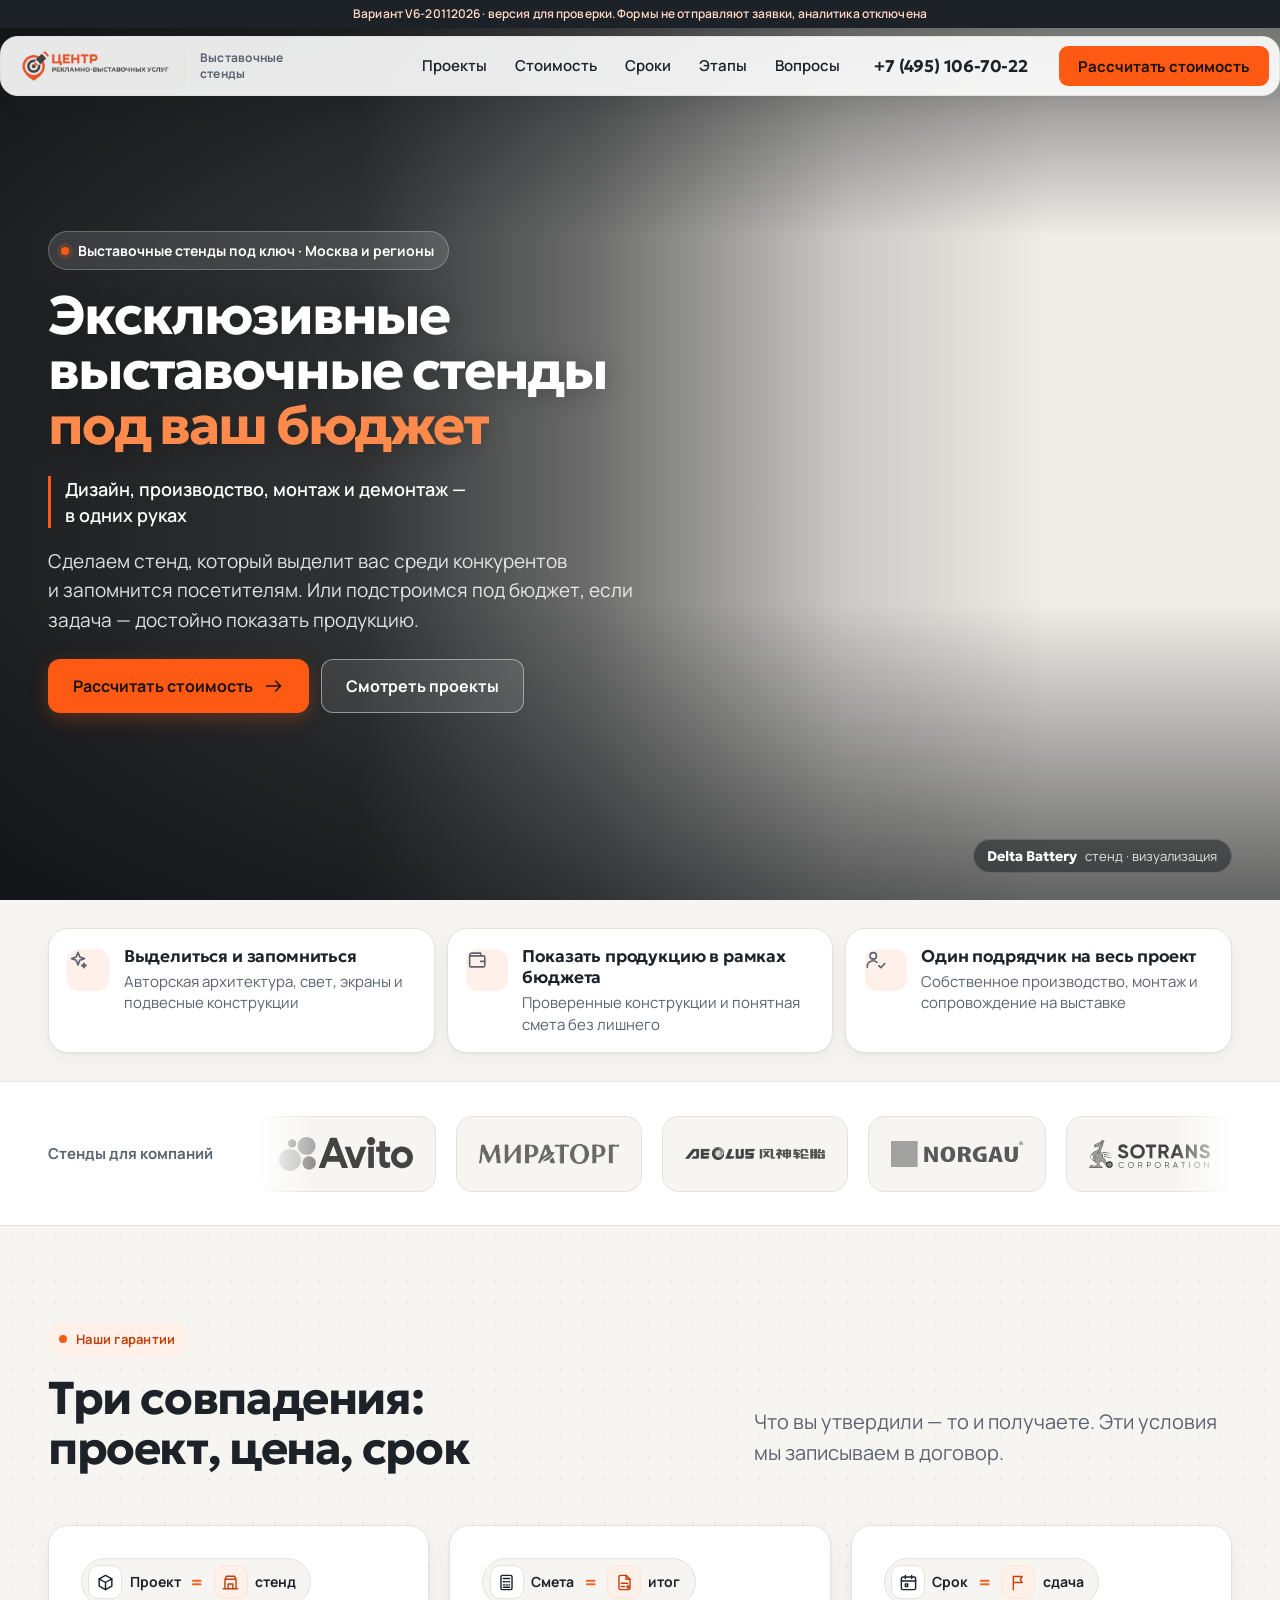
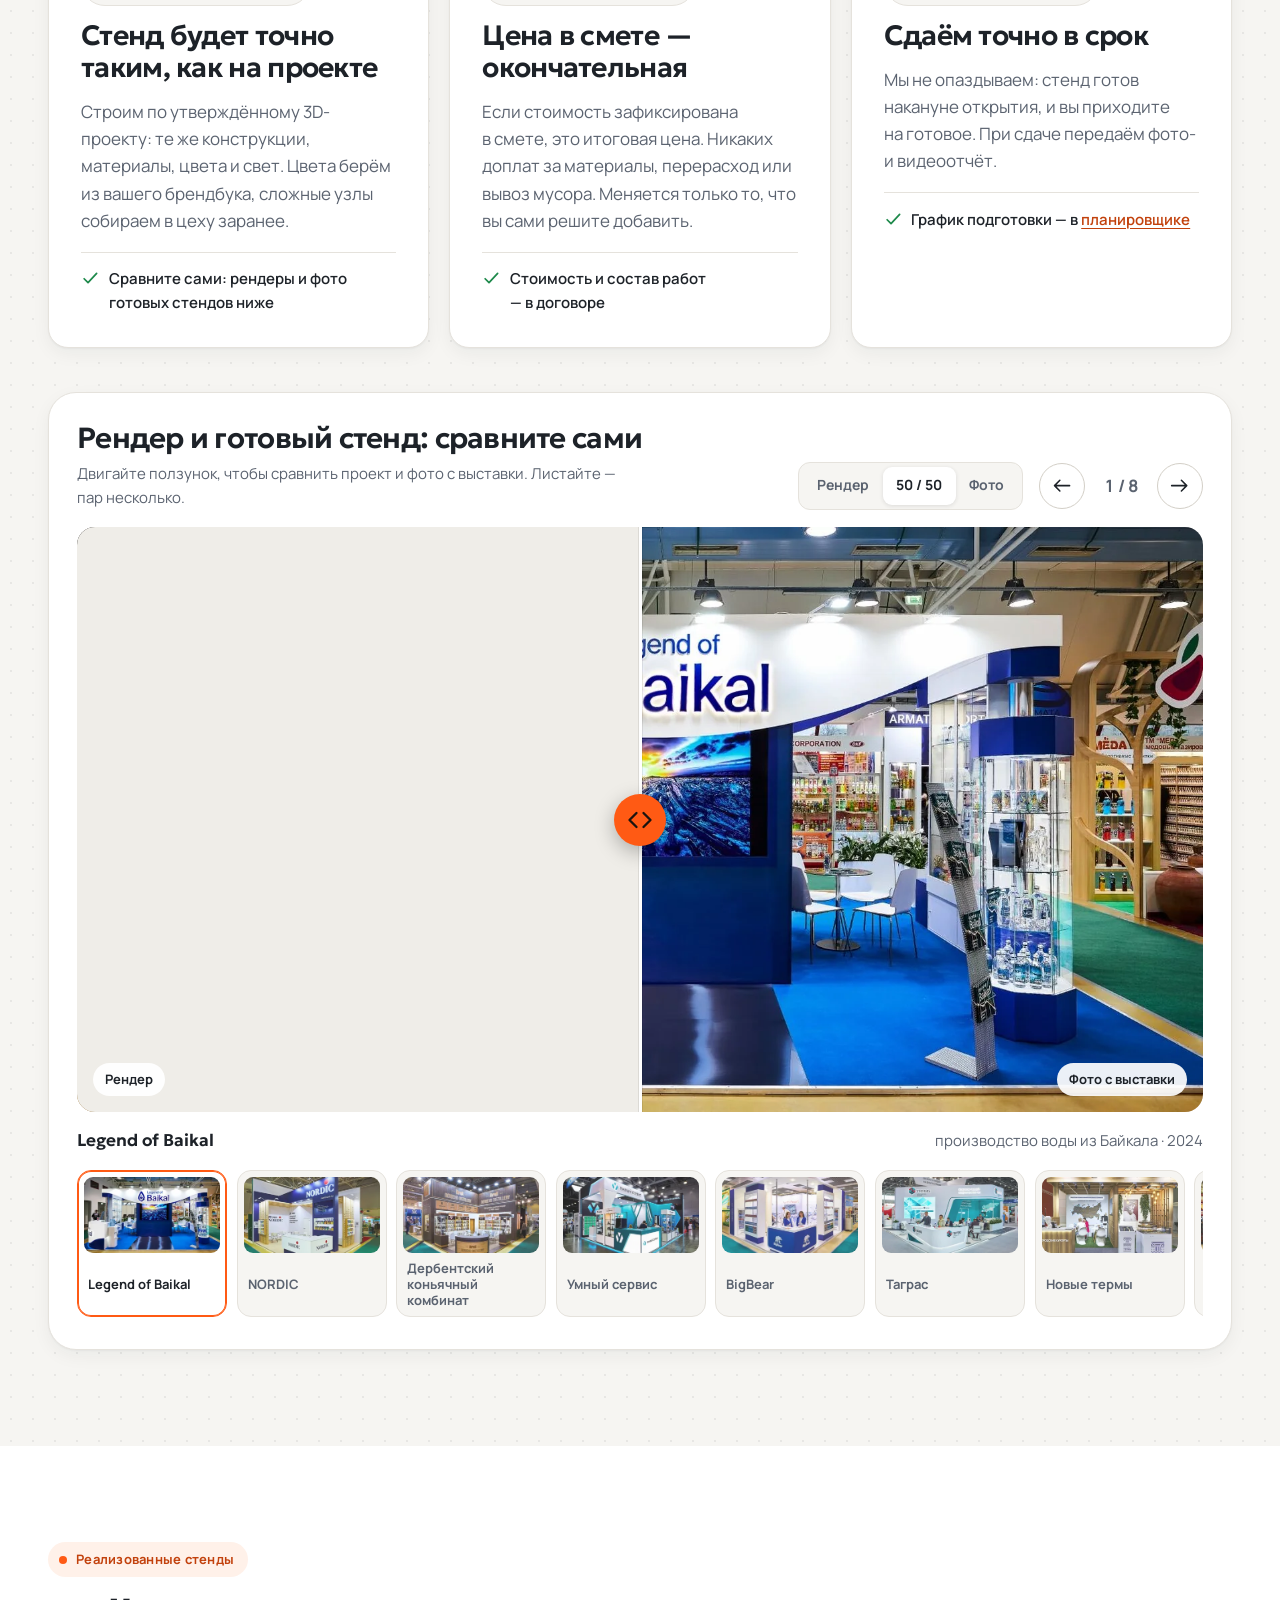
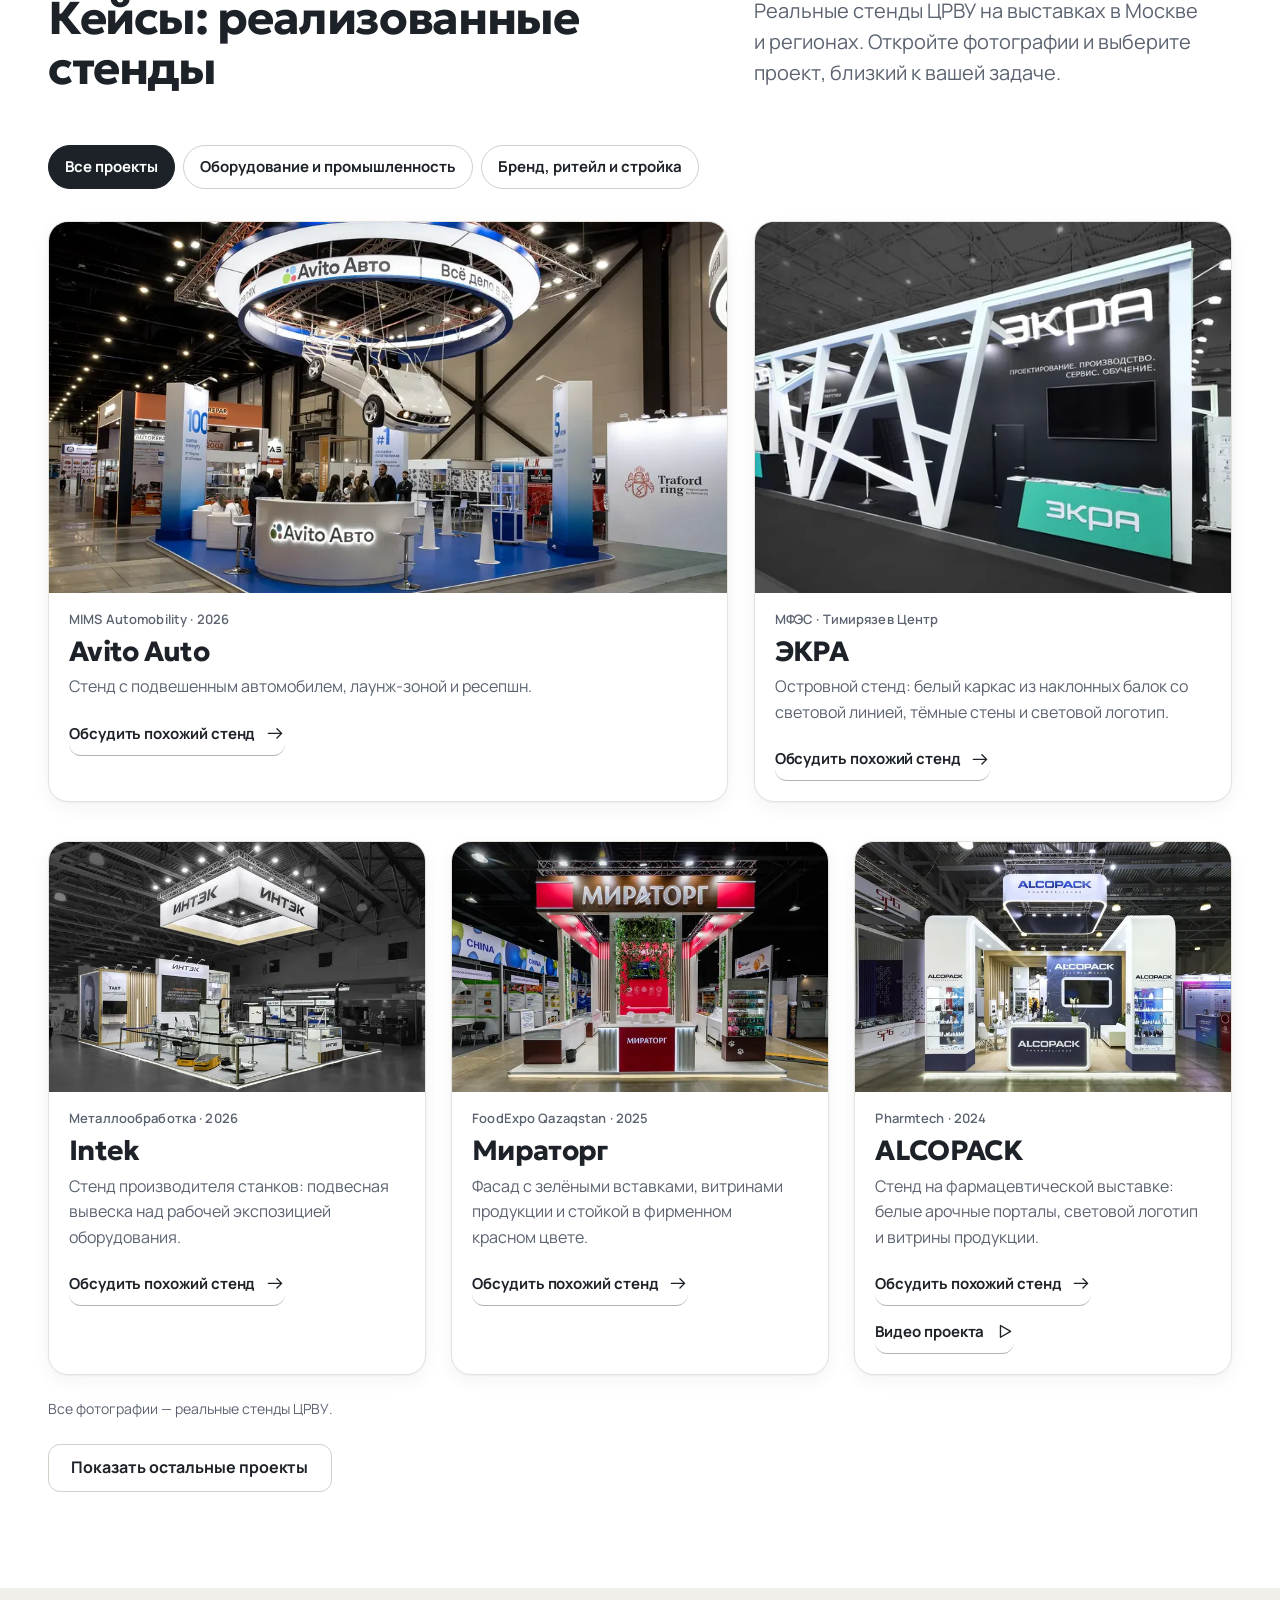
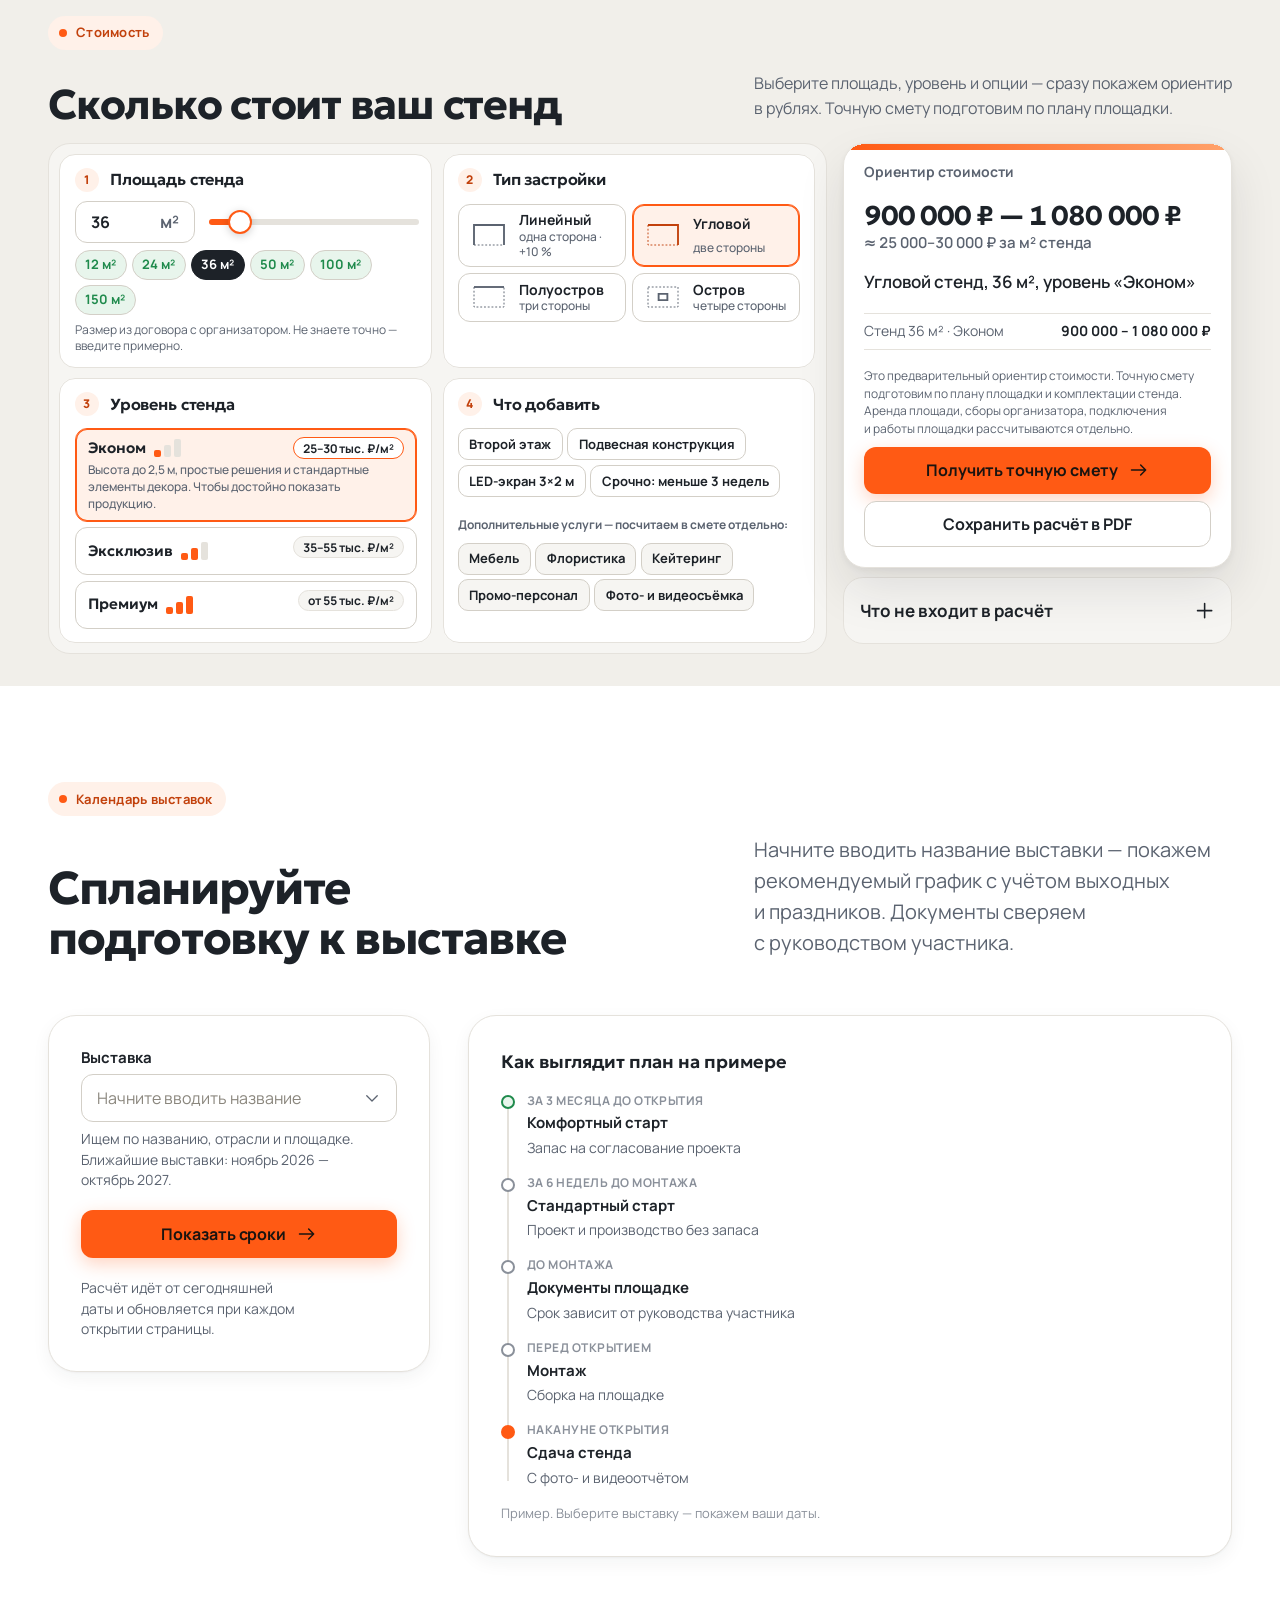
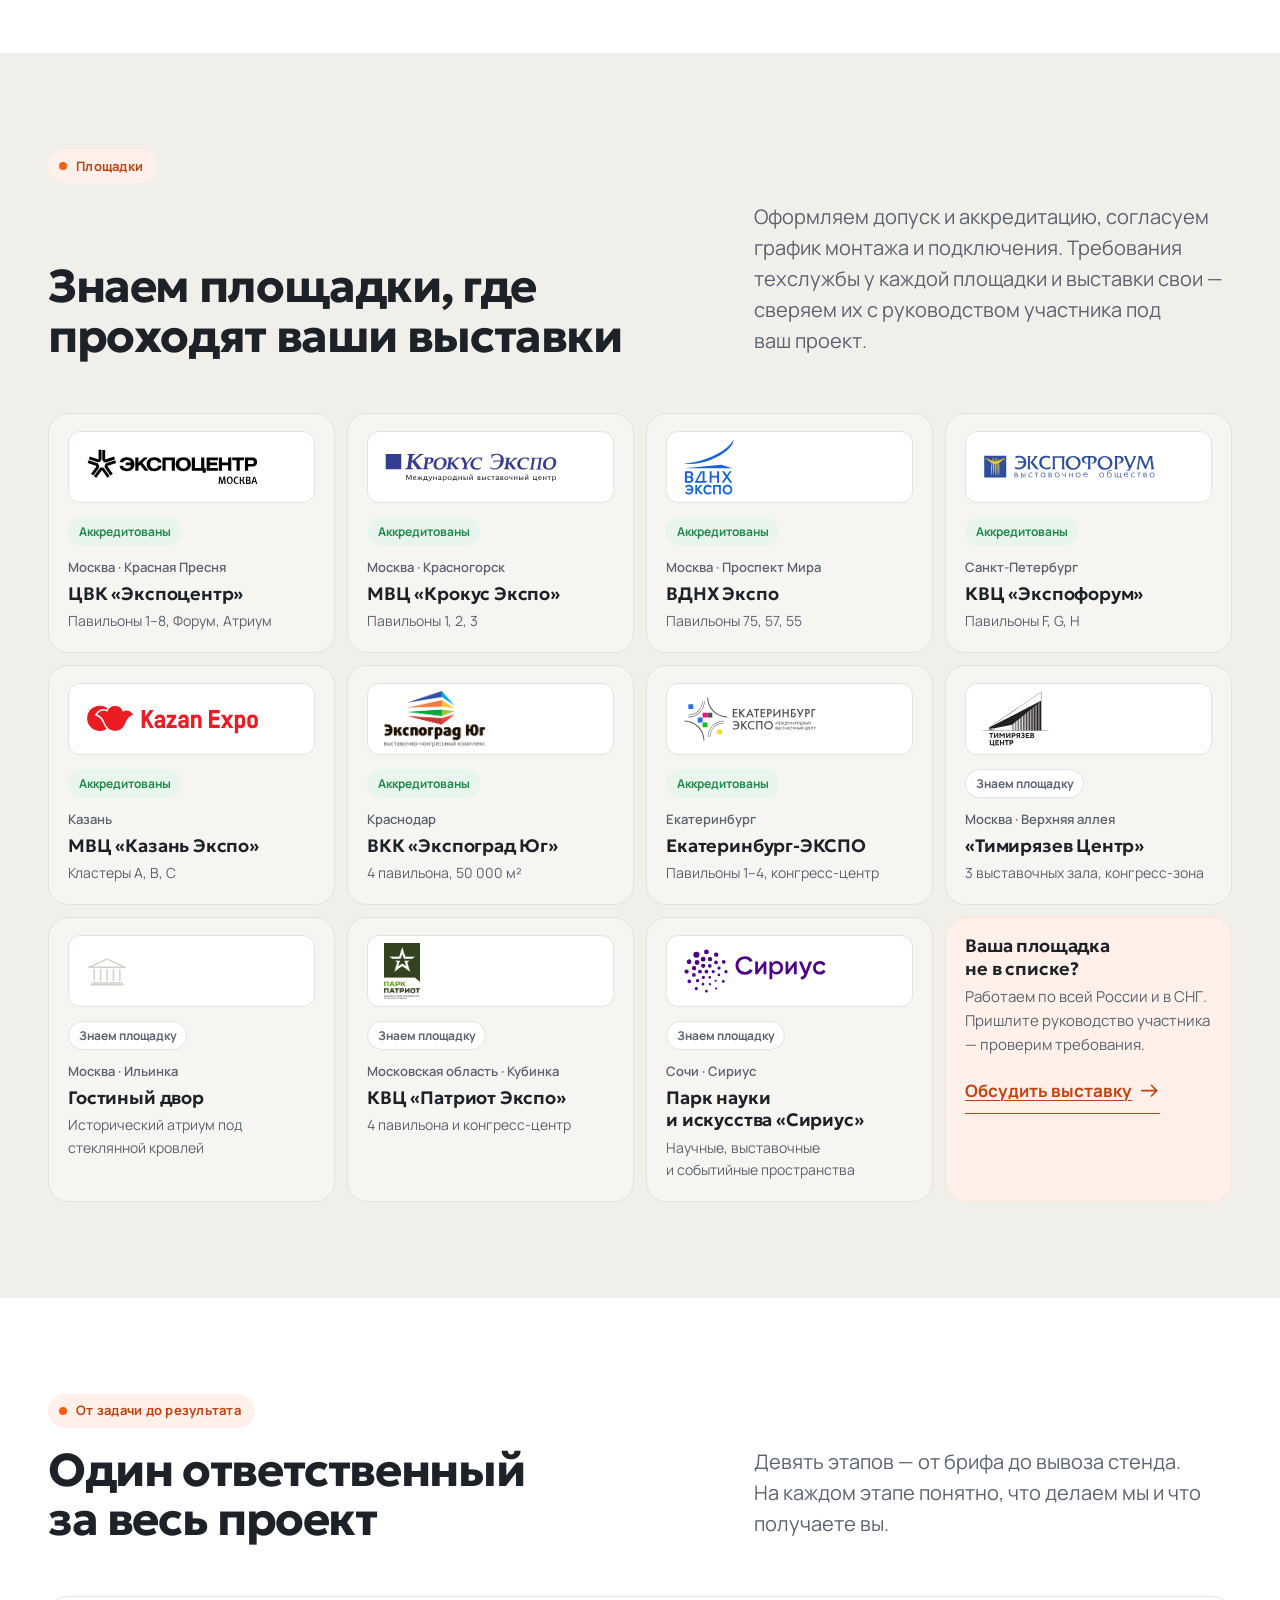
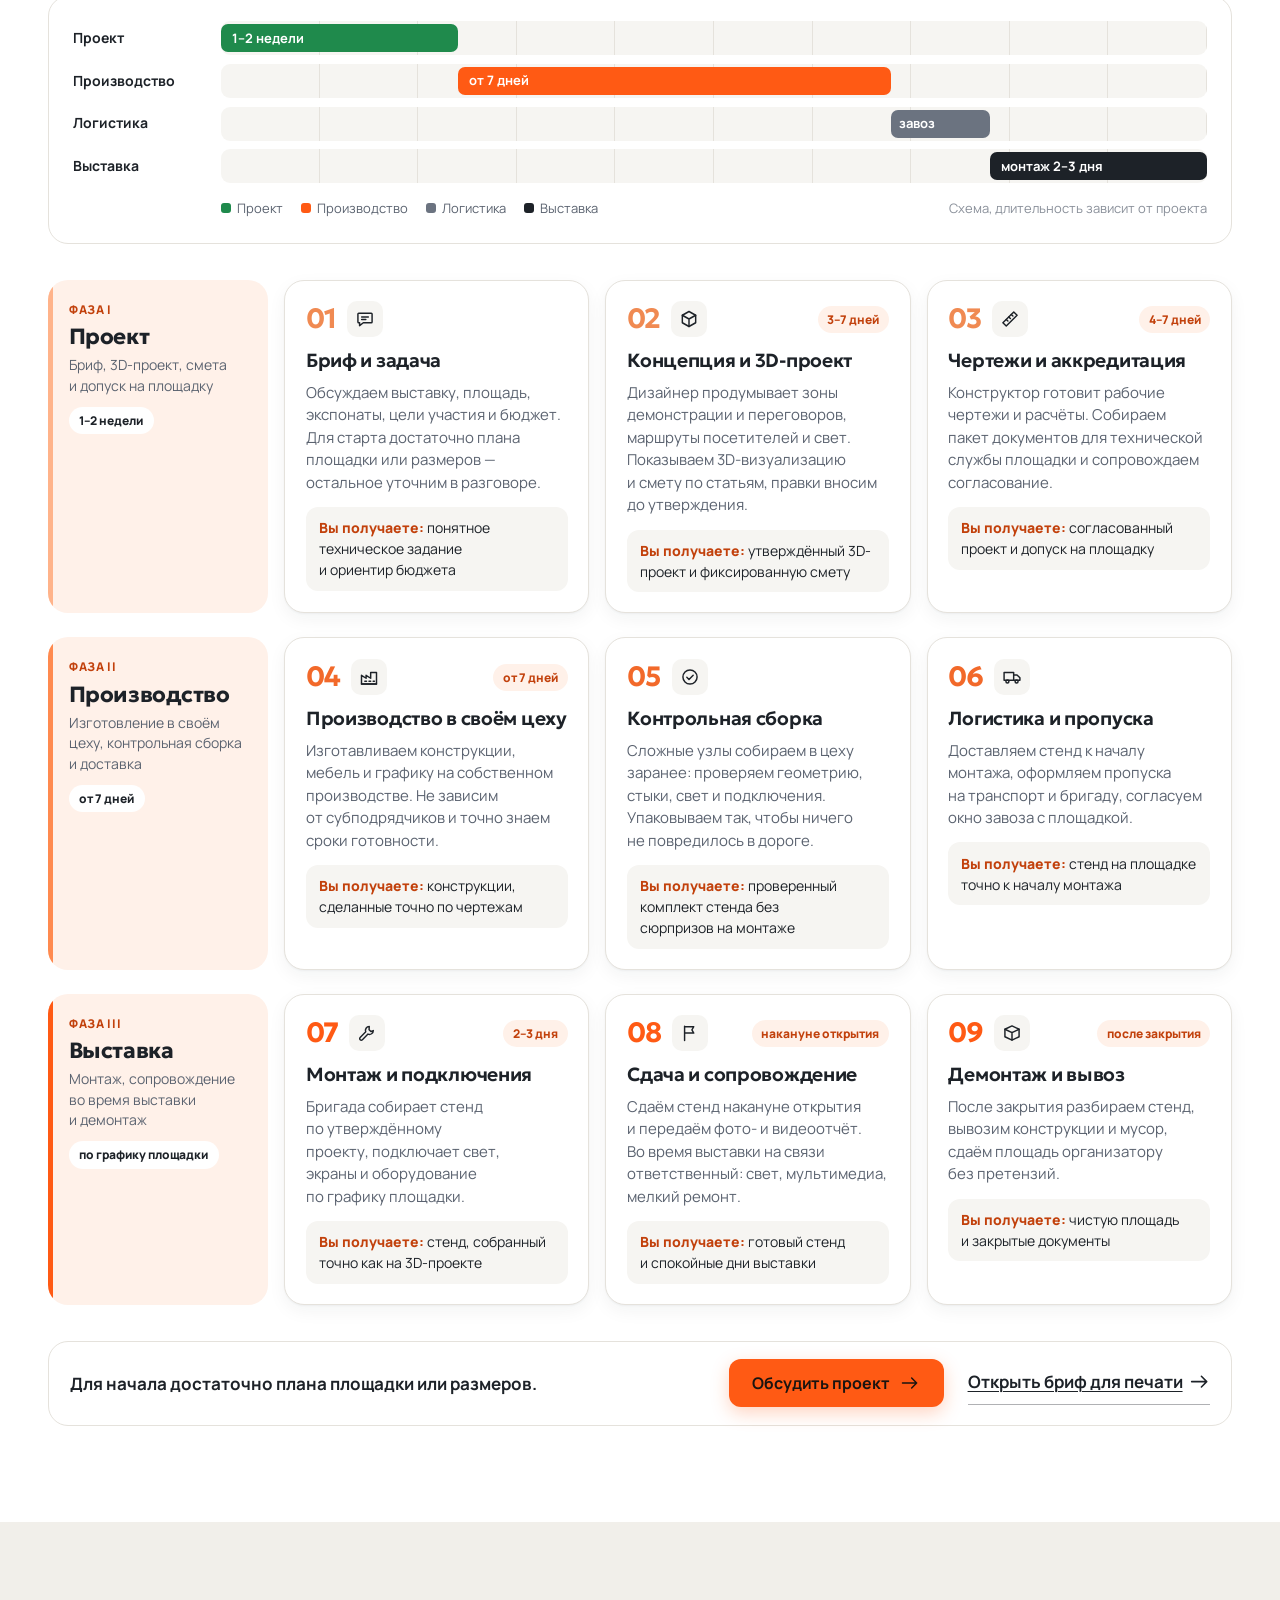
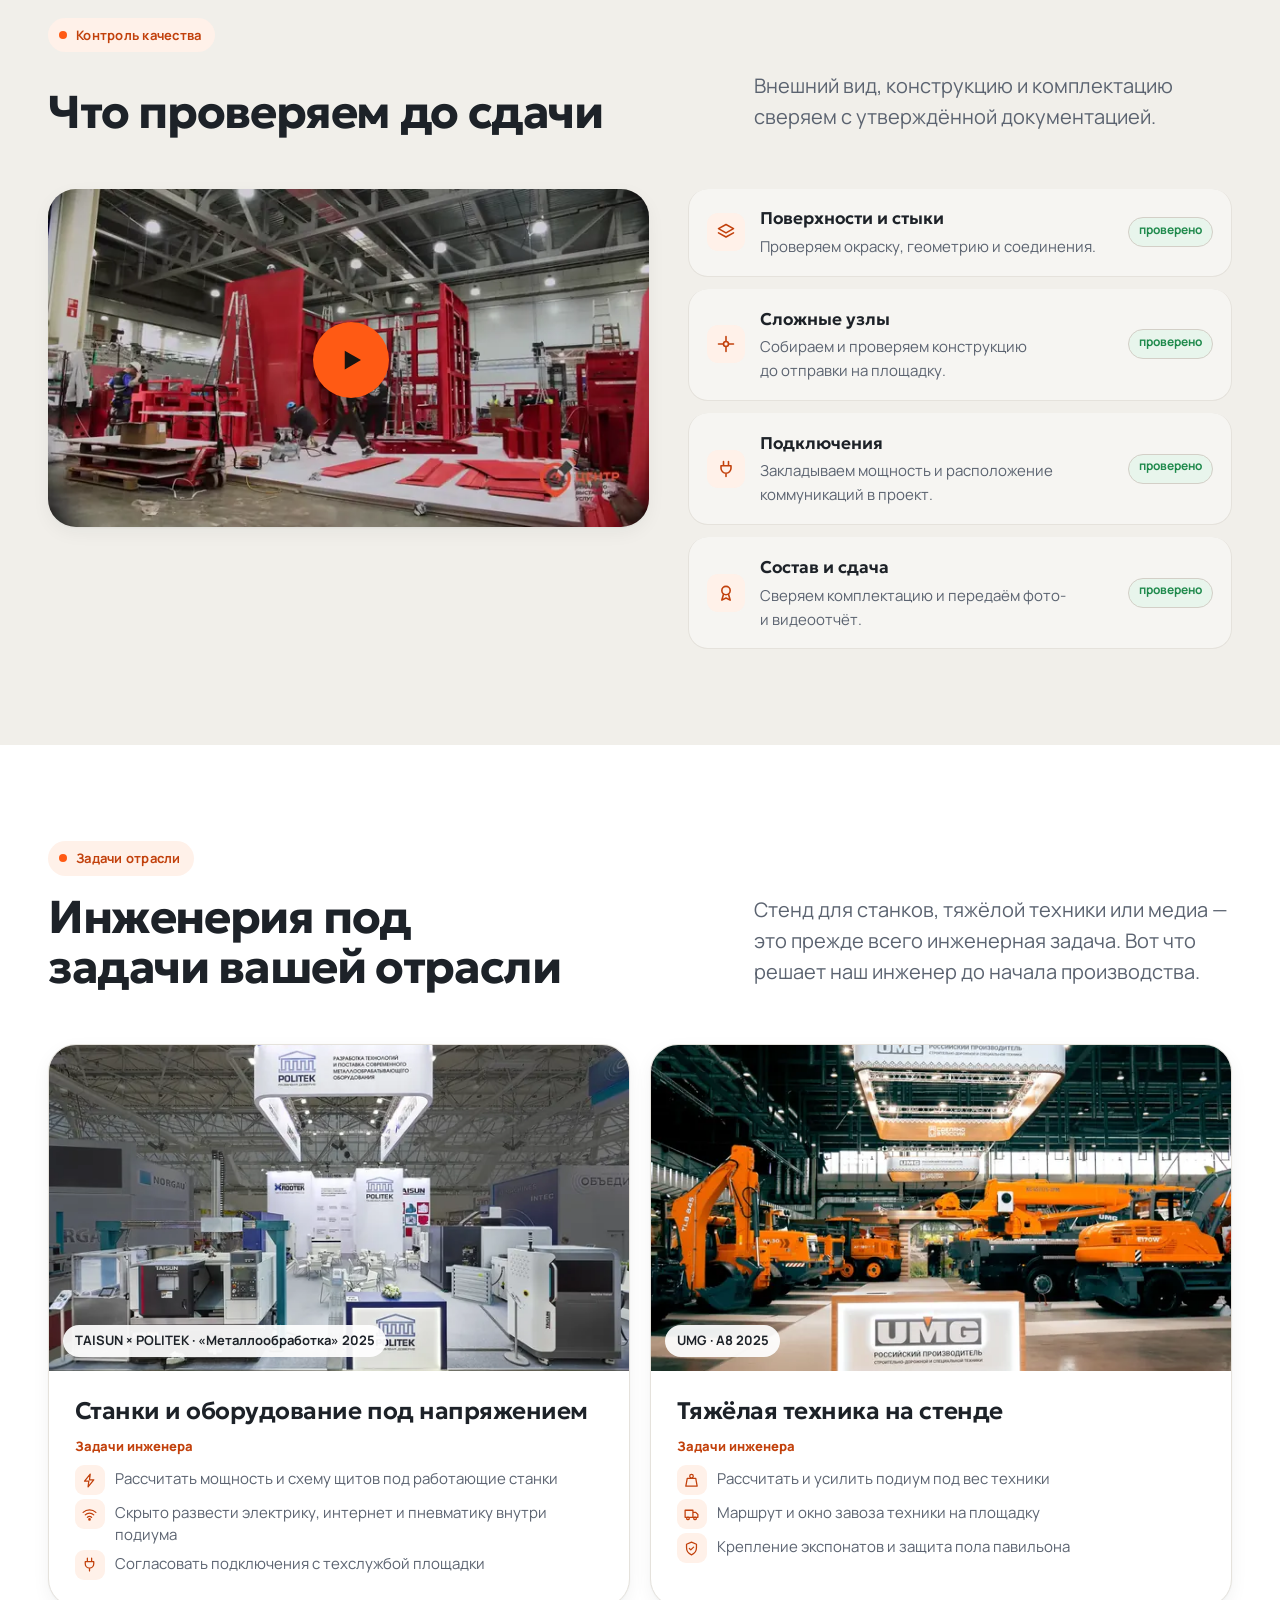
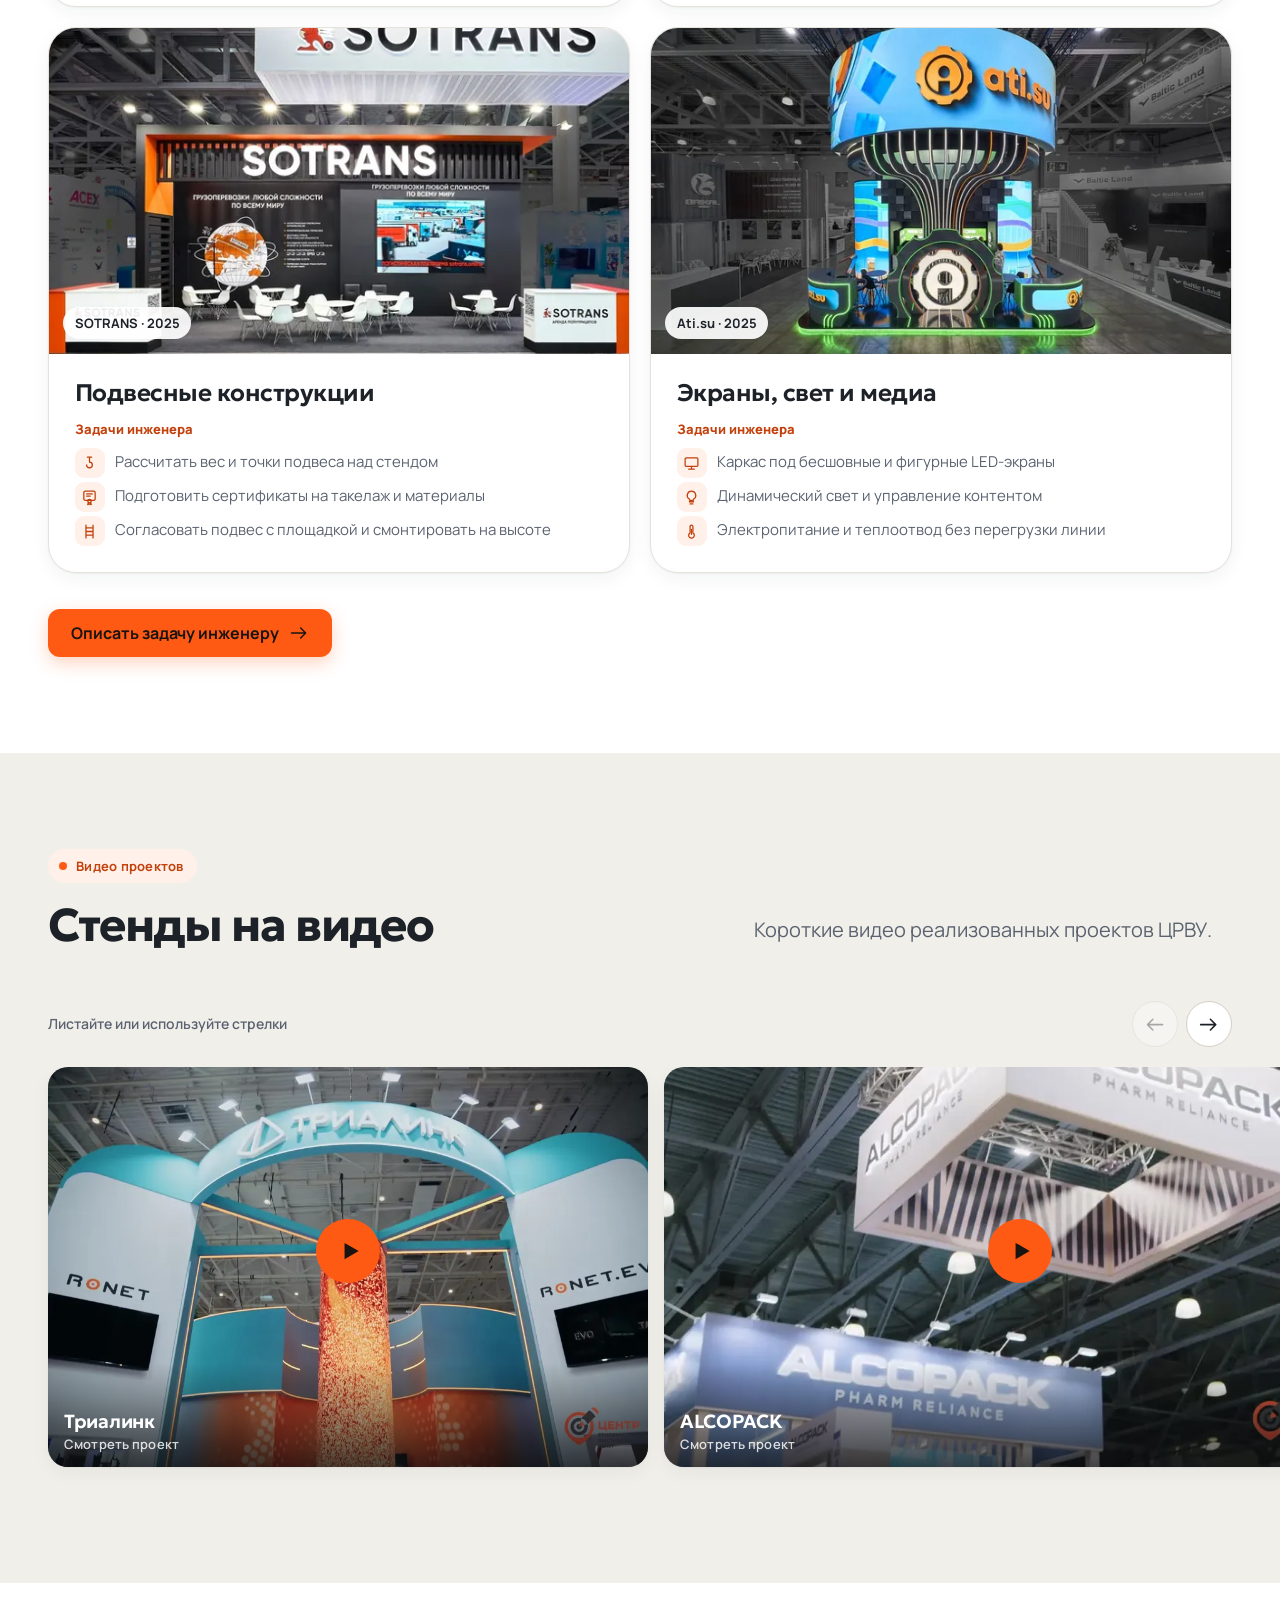
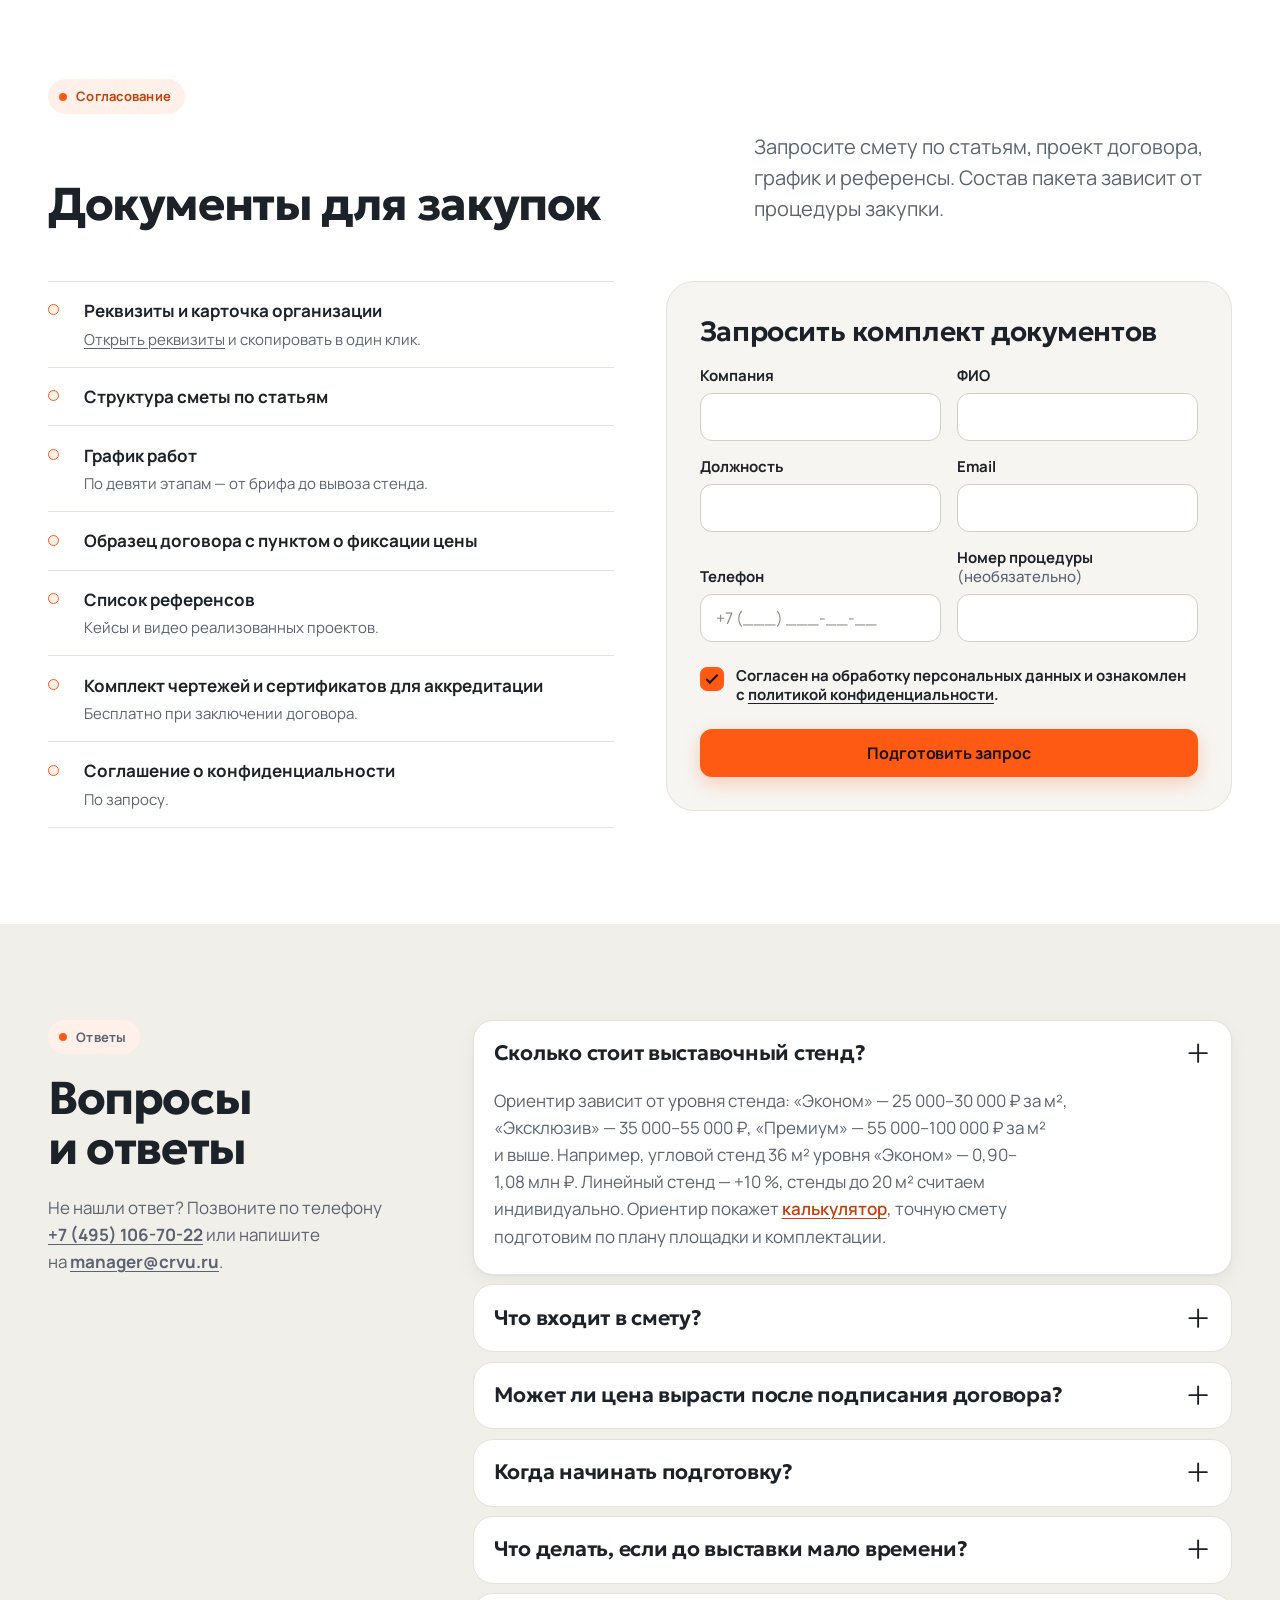
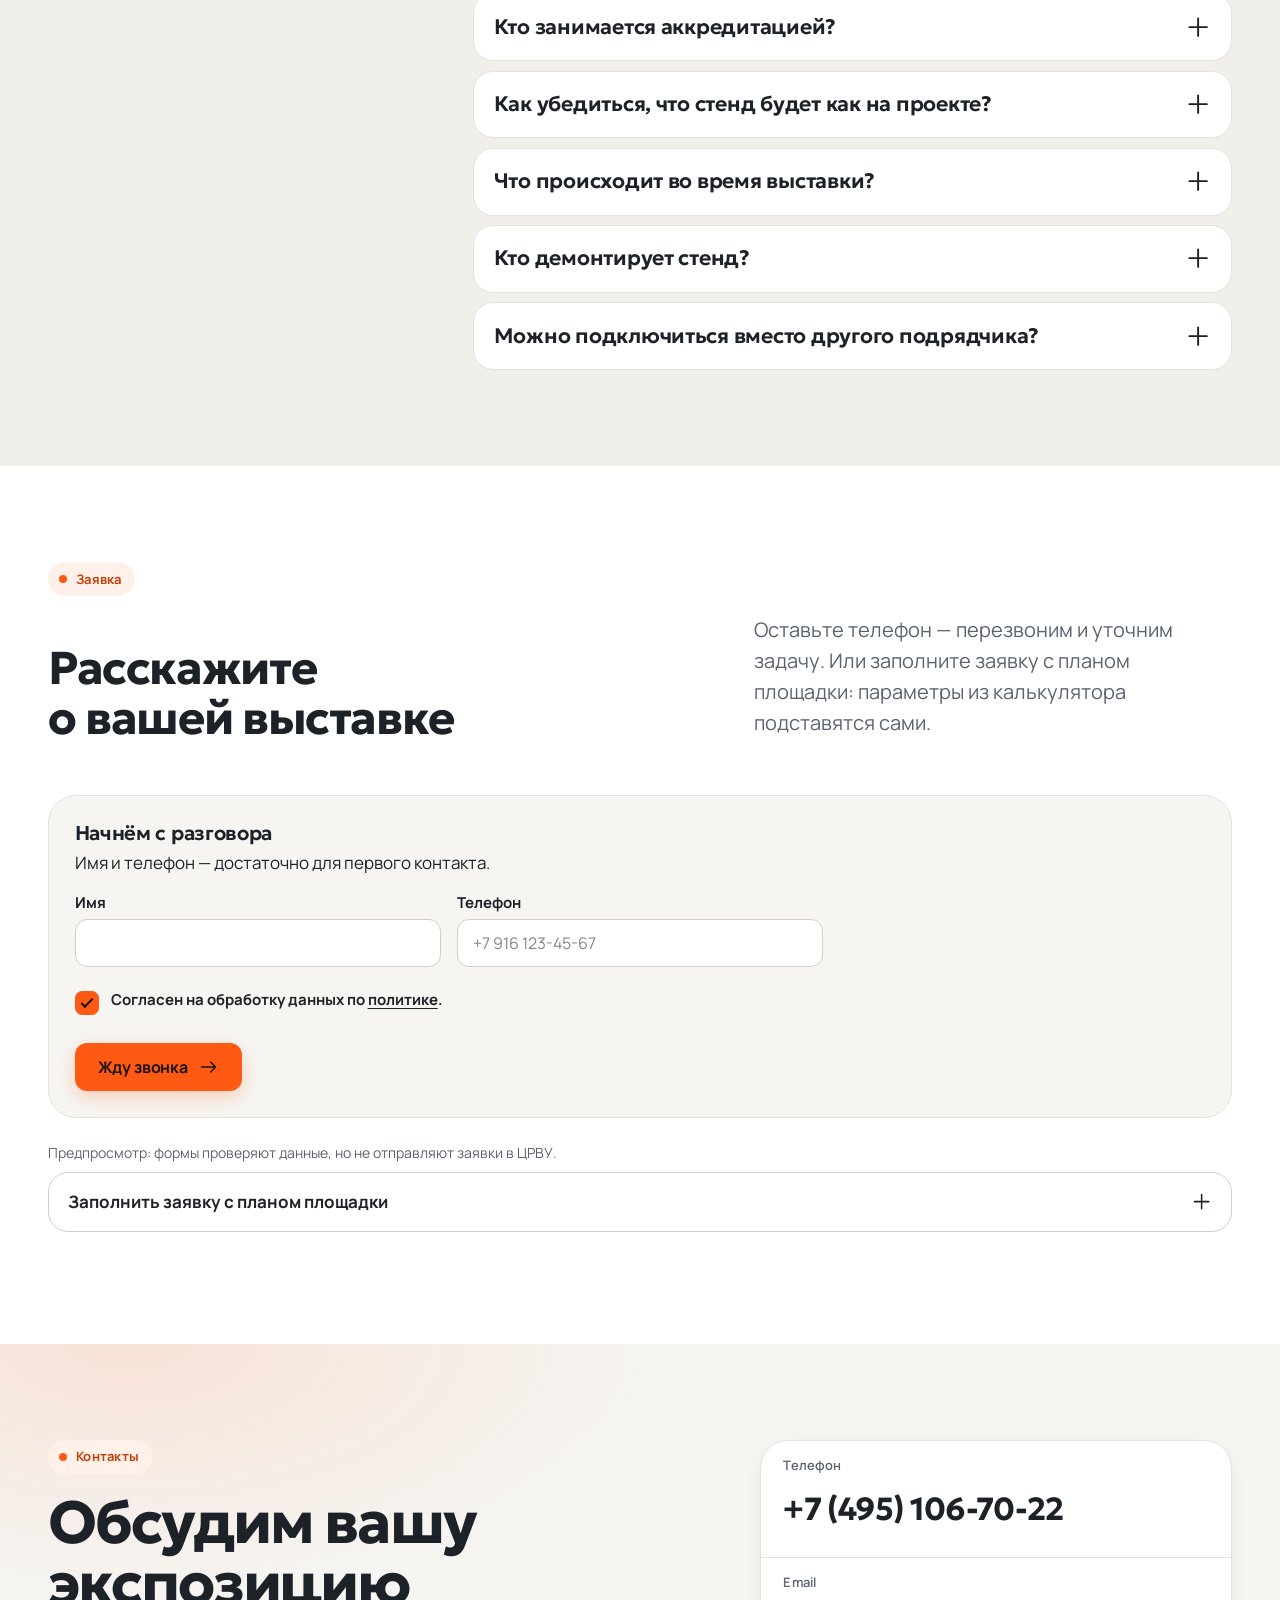
==== commit be01e133: "V6-20112026: реквизиты в подвале, галочки согласия, низ календаря выставок (вариант А) Co-authored-b" ====
--- a/index.html
+++ b/index.html
@@ -34,6 +34,7 @@
 <link href="assets/css/v5.css" rel="stylesheet"/>
 <link href="assets/css/infographics.css" rel="stylesheet"/>
 <link href="assets/css/calc-compact.css" rel="stylesheet"/>
+<link href="assets/css/v6.css" rel="stylesheet"/>
 <!-- Яндекс Метрика, Varioqub и UIS в этой версии НЕ подключены: это превью для проверки. -->
 </head>
 <body id="top-of-page">
@@ -903,7 +904,7 @@
 <div class="field" data-f="proc"><label for="prProc">Номер процедуры <span style="font-weight:500;color:var(--ink-2)">(необязательно)</span></label><input class="input" id="prProc" name="procedure" type="text"/></div>
 </div>
 <div class="field" data-f="consent">
-<label class="check"><input id="prConsent" name="consent" type="checkbox"/><span>Согласен на обработку персональных данных и ознакомлен с <a href="https://crvu.ru/policy" rel="noopener" target="_blank">политикой конфиденциальности</a>.</span></label>
+<label class="check"><input id="prConsent" name="consent" type="checkbox" checked=""/><span>Согласен на обработку персональных данных и ознакомлен с <a href="https://crvu.ru/policy" rel="noopener" target="_blank">политикой конфиденциальности</a>.</span></label>
 <p class="err" hidden="" id="prConsent-e" role="alert"></p>
 </div>
 <div aria-hidden="true" class="hp"><label>Сайт<input autocomplete="off" name="website" tabindex="-1" type="text"/></label></div>
@@ -912,8 +913,266 @@
 <p class="pdfbox__ok" hidden="" id="prOk" role="status"></p>
 </form>
 </div>
-<details class="req rv" id="requisites">
-<summary><span><b>Реквизиты ООО «ЦРВУ»</b><span class="req__sub">Карточка организации для договора и&nbsp;закупочной процедуры</span></span><svg aria-hidden="true" class="ico"><use href="#i-plus"></use></svg></summary>
+</div>
+</section>
+<!-- ============ FAQ ============ -->
+<section aria-labelledby="faq-title" class="sec sec--soft" id="faq">
+<div class="container">
+<div class="faq__grid">
+<div class="faq__aside">
+<p class="tag">Ответы</p>
+<h2 class="sec__title" id="faq-title">Вопросы и&nbsp;ответы</h2>
+<p>Не нашли ответ? Позвоните по&nbsp;телефону <a data-goal="click_phone" href="tel:+74951067022"><b>+7&nbsp;(495)&nbsp;106-70-22</b></a> или напишите на&nbsp;<a href="mailto:manager@crvu.ru"><b>manager@crvu.ru</b></a>.</p>
+</div>
+<div class="acc" id="acc">
+<div class="acc__item is-open">
+<h3 class="acc__h"><button aria-controls="faq-a1" aria-expanded="true" class="acc__q" id="faq-q1" type="button">Сколько стоит выставочный стенд? <svg aria-hidden="true" class="ico"><use href="#i-plus"></use></svg></button></h3>
+<div class="acc__a" id="faq-a1"><div><p>Ориентир зависит от&nbsp;уровня стенда: «Эконом» — 25&nbsp;000–30&nbsp;000&nbsp;₽ за&nbsp;м², «Эксклюзив» — 35&nbsp;000–55&nbsp;000&nbsp;₽, «Премиум» — 55&nbsp;000–100&nbsp;000&nbsp;₽ за&nbsp;м² и&nbsp;выше. Например, угловой стенд 36&nbsp;м² уровня «Эконом» — 0,90–1,08&nbsp;млн&nbsp;₽. Линейный стенд — +10&nbsp;%, стенды до&nbsp;20&nbsp;м² считаем индивидуально. Ориентир покажет <a href="#calculator">калькулятор</a>, точную смету подготовим по&nbsp;плану площадки и&nbsp;комплектации.</p></div></div>
+</div>
+<div class="acc__item">
+<h3 class="acc__h"><button aria-controls="faq-a2" aria-expanded="false" class="acc__q" id="faq-q2" type="button">Что входит в смету? <svg aria-hidden="true" class="ico"><use href="#i-plus"></use></svg></button></h3>
+<div class="acc__a" id="faq-a2"><div><p>Состав работ фиксируется по&nbsp;статьям: проект, производство, монтаж, сопровождение, демонтаж и&nbsp;вывоз. Отдельно указываем расходы площадки: аренду площади, техконтроль, подключения и&nbsp;точки подвеса.</p></div></div>
+</div>
+<div class="acc__item">
+<h3 class="acc__h"><button aria-controls="faq-a3" aria-expanded="false" class="acc__q" id="faq-q3" type="button">Может ли цена вырасти после подписания договора? <svg aria-hidden="true" class="ico"><use href="#i-plus"></use></svg></button></h3>
+<div class="acc__a" id="faq-a3"><div><p>Нет. Если стоимость зафиксирована в&nbsp;смете, это итоговая цена: доплаты за&nbsp;перерасход материалов или вывоз мусора не&nbsp;берём. Меняется только то, что вы сами решили добавить, — и&nbsp;только после вашего согласования.</p></div></div>
+</div>
+<div class="acc__item">
+<h3 class="acc__h"><button aria-controls="faq-a4" aria-expanded="false" class="acc__q" id="faq-q4" type="button">Когда начинать подготовку? <svg aria-hidden="true" class="ico"><use href="#i-plus"></use></svg></button></h3>
+<div class="acc__a" id="faq-a4"><div><p>Лучше всего — за&nbsp;2–3 месяца до&nbsp;открытия: так остаётся время спокойно согласовать проект. <a href="#planner">Планировщик</a> покажет рекомендуемый график для вашей выставки.</p></div></div>
+</div>
+<div class="acc__item">
+<h3 class="acc__h"><button aria-controls="faq-a5" aria-expanded="false" class="acc__q" id="faq-q5" type="button">Что делать, если до выставки мало времени? <svg aria-hidden="true" class="ico"><use href="#i-plus"></use></svg></button></h3>
+<div class="acc__a" id="faq-a5"><div><p>Срочные проекты тоже берём. Пришлите план площадки: проверим объём работ, допуски и&nbsp;материалы и&nbsp;честно скажем, успеваем ли.</p></div></div>
+</div>
+<div class="acc__item">
+<h3 class="acc__h"><button aria-controls="faq-a6" aria-expanded="false" class="acc__q" id="faq-q6" type="button">Кто занимается аккредитацией? <svg aria-hidden="true" class="ico"><use href="#i-plus"></use></svg></button></h3>
+<div class="acc__a" id="faq-a6"><div><p>Мы. Готовим документацию и&nbsp;взаимодействуем с&nbsp;инженерными службами площадки. Требования к&nbsp;расчётам и&nbsp;техконтролю сверяем с&nbsp;руководством участника конкретной выставки.</p></div></div>
+</div>
+<div class="acc__item">
+<h3 class="acc__h"><button aria-controls="faq-a7" aria-expanded="false" class="acc__q" id="faq-q7" type="button">Как убедиться, что стенд будет как на проекте? <svg aria-hidden="true" class="ico"><use href="#i-plus"></use></svg></button></h3>
+<div class="acc__a" id="faq-a7"><div><p>Посмотрите <a href="#compare">пары «рендер — фото»</a> наших стендов. Строим по&nbsp;утверждённому проекту, а&nbsp;при сдаче сверяем стенд с&nbsp;документацией и&nbsp;передаём фотоотчёт.</p></div></div>
+</div>
+<div class="acc__item">
+<h3 class="acc__h"><button aria-controls="faq-a8" aria-expanded="false" class="acc__q" id="faq-q8" type="button">Что происходит во время выставки? <svg aria-hidden="true" class="ico"><use href="#i-plus"></use></svg></button></h3>
+<div class="acc__a" id="faq-a8"><div><p>На&nbsp;связи ответственный за&nbsp;ваш стенд: свет, мультимедиа и&nbsp;декоративные элементы. Объём сопровождения фиксируем до&nbsp;открытия.</p></div></div>
+</div>
+<div class="acc__item">
+<h3 class="acc__h"><button aria-controls="faq-a9" aria-expanded="false" class="acc__q" id="faq-q9" type="button">Кто демонтирует стенд? <svg aria-hidden="true" class="ico"><use href="#i-plus"></use></svg></button></h3>
+<div class="acc__a" id="faq-a9"><div><p>Мы: демонтаж, вывоз и&nbsp;сдача площади входят в&nbsp;согласованный объём работ. Сроки демонтажа определяет график организатора.</p></div></div>
+</div>
+<div class="acc__item">
+<h3 class="acc__h"><button aria-controls="faq-a10" aria-expanded="false" class="acc__q" id="faq-q10" type="button">Можно подключиться вместо другого подрядчика? <svg aria-hidden="true" class="ico"><use href="#i-plus"></use></svg></button></h3>
+<div class="acc__a" id="faq-a10"><div><p>Пришлите проект, смету и&nbsp;фото уже выполненных работ. Проверим, что можно использовать, какие допуски готовы и&nbsp;реально ли успеть.</p></div></div>
+</div>
+</div>
+</div>
+</div>
+</section>
+<!-- ============ ЗАЯВКА ============ -->
+<section aria-labelledby="quiz-title" class="sec sec--white" id="quiz">
+<div class="container">
+<header class="sec__head sec__head--split">
+<p class="tag">Заявка</p>
+<h2 class="sec__title" id="quiz-title">Расскажите о&nbsp;вашей выставке</h2>
+<p class="sec__lead">Оставьте телефон — перезвоним и&nbsp;уточним задачу. Или заполните заявку с&nbsp;планом площадки: параметры из&nbsp;калькулятора подставятся сами.</p>
+</header>
+<form class="quick-form" id="quickForm" novalidate=""><div><h3>Начнём с&nbsp;разговора</h3><p>Имя и&nbsp;телефон — достаточно для первого контакта.</p></div><div class="field"><label for="quickName">Имя</label><input aria-describedby="quickName-e" autocomplete="given-name" class="input" id="quickName" maxlength="100"/><p class="err" hidden="" id="quickName-e" role="alert"></p></div><div class="field"><label for="quickPhone">Телефон</label><input aria-describedby="quickPhone-e" autocomplete="tel" class="input" id="quickPhone" inputmode="tel" maxlength="22" placeholder="+7 916 123-45-67" type="tel"/><p class="err" hidden="" id="quickPhone-e" role="alert"></p></div><div class="field quick-consent"><label class="check"><input id="quickConsent" type="checkbox" checked=""/><span>Согласен на&nbsp;обработку данных по&nbsp;<a href="https://crvu.ru/policy" rel="noopener" target="_blank">политике</a>.</span></label><p class="err" hidden="" id="quickConsent-e" role="alert"></p></div><button class="btn btn--accent" type="submit">Жду звонка <svg aria-hidden="true" class="ico"><use href="#i-arrow"></use></svg></button><p class="quick-status" hidden="" id="quickStatus" role="status"></p></form>
+<p class="preview-form-note">Предпросмотр: формы проверяют данные, но&nbsp;не&nbsp;отправляют заявки в&nbsp;ЦРВУ.</p>
+<details class="advanced-quiz" id="advancedQuiz"><summary>Заполнить заявку с&nbsp;планом площадки <svg aria-hidden="true" class="ico"><use href="#i-plus"></use></svg></summary><div class="quiz">
+<div class="quiz__card rv">
+<noscript><p class="quiz__err">Для формы нужен JavaScript. Позвоните +7 (495) 106-70-22 или напишите на manager@crvu.ru.</p></noscript>
+<form id="quizForm" novalidate="">
+<div class="quiz__prog">
+<p aria-live="polite" class="quiz__step" id="qProg">Шаг 1 из 3</p>
+<div aria-hidden="true" class="quiz__bar"><i class="is-cur"></i><i></i><i></i></div>
+</div>
+<!-- шаг 1 -->
+<section aria-labelledby="qs1" class="qstep" data-step="1">
+<h3 class="qstep__t" id="qs1">Выставка и&nbsp;стенд</h3>
+<div class="calc-sum" hidden="" id="qCalcSum"></div>
+<div class="field">
+<label for="qExpo">Выставка</label>
+<select aria-describedby="qExpo-h" class="select" data-combobox="" data-placeholder="Начните вводить название" id="qExpo" name="expo">
+<option value="">Выберите выставку</option>
+</select>
+<p class="hint" id="qExpo-h">Нет в&nbsp;списке — выберите «Другая выставка» и&nbsp;укажите дату.</p>
+</div>
+<div class="field" hidden="" id="qDateWrap">
+<label for="qDate">Дата открытия</label>
+<input class="input" id="qDate" name="date" type="date"/>
+</div>
+<div class="field">
+<label for="qVenue">Площадка</label>
+<select class="select" id="qVenue" name="venue">
+<option value="">Не выбрана</option>
+<option value="Крокус Экспо">Крокус Экспо</option>
+<option value="Экспоцентр">Экспоцентр</option>
+<option value="ВДНХ">ВДНХ</option>
+<option value="Экспофорум">Экспофорум</option>
+<option value="Тимирязев Центр">Тимирязев Центр</option>
+<option value="Другая площадка">Другая площадка</option>
+</select>
+</div>
+<p class="plan__status" hidden="" id="qExpoHint" role="status"></p>
+<div class="field" data-f="area">
+<label for="qArea">Площадь, м²</label>
+<input aria-describedby="qArea-h qArea-e" aria-invalid="false" class="input" id="qArea" inputmode="decimal" maxlength="6" name="area" placeholder="Например, 40" type="text"/>
+<p class="hint" id="qArea-h">Площадь указана в&nbsp;договоре с&nbsp;организатором.</p>
+<p class="err" hidden="" id="qArea-e" role="alert"></p>
+<label class="check unknown-area"><input id="qAreaUnknown" type="checkbox"/><span>Площадь пока не&nbsp;знаю — уточним по&nbsp;плану</span></label></div>
+<fieldset class="qgroup">
+<legend>Тип стенда <span class="opt-note">(необязательно)</span></legend>
+<div class="types">
+<label class="opt opt--type"><input name="qtype" type="radio" value="linear"/><span class="opt__body"><svg aria-hidden="true" class="plan-ico"><use href="#plan-linear"></use></svg><span class="opt__t">Линейный</span></span></label>
+<label class="opt opt--type"><input name="qtype" type="radio" value="corner"/><span class="opt__body"><svg aria-hidden="true" class="plan-ico"><use href="#plan-corner"></use></svg><span class="opt__t">Угловой</span></span></label>
+<label class="opt opt--type"><input name="qtype" type="radio" value="peninsula"/><span class="opt__body"><svg aria-hidden="true" class="plan-ico"><use href="#plan-peninsula"></use></svg><span class="opt__t">Полуостров</span></span></label>
+<label class="opt opt--type"><input name="qtype" type="radio" value="island"/><span class="opt__body"><svg aria-hidden="true" class="plan-ico"><use href="#plan-island"></use></svg><span class="opt__t">Остров</span></span></label>
+</div>
+</fieldset>
+</section>
+<!-- шаг 2 -->
+<section aria-labelledby="qs2" class="qstep" data-step="2" hidden="">
+<h3 class="qstep__t" id="qs2">План площадки и&nbsp;экспозиция</h3>
+<div class="field" data-f="file">
+<span class="label" id="qFile-l">План площадки</span>
+<label class="drop" for="qFile" id="qDrop">
+<svg aria-hidden="true" class="ico"><use href="#i-upload"></use></svg>
+<span class="drop__t">Загрузить план площадки</span>
+<span class="drop__s">PDF, DWG, JPG или PNG, до&nbsp;25&nbsp;МБ. Перетащите файл сюда или нажмите.</span>
+<input accept=".pdf,.dwg,.jpg,.jpeg,.png,application/pdf,image/jpeg,image/png" aria-describedby="qFile-e" id="qFile" name="plan" type="file"/>
+</label>
+<div class="fileok" hidden="" id="qFileOk">
+<span class="fileok__n"><b id="qFileName"></b><span id="qFileSize"></span></span>
+<button id="qFileRm" type="button">Убрать</button>
+</div>
+<p class="err" hidden="" id="qFile-e" role="alert"></p>
+<label class="check"><input id="qLater" name="later" type="checkbox"/><span>Пришлю план позже</span></label>
+</div>
+<fieldset class="qgroup">
+<legend>Что покажете</legend>
+<div class="chips">
+<label class="opt"><input name="qshow" type="checkbox" value="Крупное оборудование"/><span class="opt__body"><span class="opt__t">Крупное оборудование</span></span></label>
+<label class="opt"><input name="qshow" type="checkbox" value="Образцы продукции"/><span class="opt__body"><span class="opt__t">Образцы продукции</span></span></label>
+<label class="opt"><input name="qshow" type="checkbox" value="Экраны и демонстрации"/><span class="opt__body"><span class="opt__t">Экраны и демонстрации</span></span></label>
+<label class="opt"><input name="qshow" type="checkbox" value="Переговорная зона"/><span class="opt__body"><span class="opt__t">Переговорная зона</span></span></label>
+<label class="opt"><input name="qshow" type="checkbox" value="Ресепшн"/><span class="opt__body"><span class="opt__t">Ресепшн</span></span></label>
+<label class="opt"><input name="qshow" type="checkbox" value="Склад"/><span class="opt__body"><span class="opt__t">Склад</span></span></label>
+<label class="opt"><input name="qshow" type="checkbox" value="Лаунж"/><span class="opt__body"><span class="opt__t">Лаунж</span></span></label>
+</div>
+</fieldset>
+<div class="field">
+<label for="qWeight">Вес и габариты тяжёлых экспонатов</label>
+<input aria-describedby="qWeight-h" class="input" id="qWeight" name="weight" type="text"/>
+<p class="hint" id="qWeight-h">Вес нужен, чтобы заранее рассчитать пол и&nbsp;подиум.</p>
+</div>
+<div class="field">
+<label for="qComment">Комментарий</label>
+<textarea class="textarea" id="qComment" name="comment" rows="3"></textarea>
+</div>
+</section>
+<!-- шаг 3 -->
+<section aria-labelledby="qs3" class="qstep" data-step="3" hidden="">
+<h3 class="qstep__t" id="qs3">Контакты</h3>
+<div class="qrow qrow--2">
+<div class="field" data-f="name">
+<label for="qName">Имя</label>
+<input aria-describedby="qName-e" aria-invalid="false" autocomplete="name" class="input" id="qName" name="name" type="text"/>
+<p class="err" hidden="" id="qName-e" role="alert"></p>
+</div>
+<div class="field" data-f="phone">
+<label for="qPhone">Телефон</label>
+<input aria-describedby="qPhone-e" aria-invalid="false" autocomplete="tel" class="input" id="qPhone" inputmode="tel" name="phone" placeholder="+7 (___) ___-__-__" type="tel"/>
+<p class="err" hidden="" id="qPhone-e" role="alert"></p>
+</div>
+<div class="field" data-f="email">
+<label for="qEmail">Email <span class="opt-note">(необязательно)</span></label>
+<input aria-describedby="qEmail-e" aria-invalid="false" autocomplete="email" class="input" id="qEmail" name="email" type="email"/>
+<p class="err" hidden="" id="qEmail-e" role="alert"></p>
+</div>
+<div class="field" data-f="company">
+<label for="qCompany">Компания <span class="opt-note">(необязательно)</span></label>
+<input autocomplete="organization" class="input" id="qCompany" name="company" type="text"/>
+</div>
+</div>
+<div class="field" data-f="consent">
+<label class="check"><input aria-describedby="qConsent-e" id="qConsent" name="consent" type="checkbox" checked=""/><span>Согласен на&nbsp;обработку персональных данных и&nbsp;ознакомлен с&nbsp;<a href="https://crvu.ru/policy" rel="noopener" target="_blank">политикой конфиденциальности</a>.</span></label>
+<p class="err" hidden="" id="qConsent-e" role="alert"></p>
+</div>
+<div aria-hidden="true" class="hp"><label>Сайт<input autocomplete="off" id="qHp" name="website" tabindex="-1" type="text"/></label></div>
+<p class="quiz__err" hidden="" id="qErr" role="alert"></p>
+</section>
+<div class="quiz__nav">
+<button class="btn btn--text btn--back" hidden="" id="qBack" type="button"><svg aria-hidden="true" class="ico"><use href="#i-arrow"></use></svg> Назад</button>
+<span></span>
+<button class="btn btn--ink" id="qNext" type="button">Далее <svg aria-hidden="true" class="ico"><use href="#i-arrow"></use></svg></button>
+<button class="btn btn--accent" hidden="" id="qSubmit" type="submit">Подготовить заявку</button>
+</div>
+</form>
+<div class="quiz__ok" hidden="" id="quizOk" tabindex="-1">
+<p class="quiz__step">Заявка</p>
+<h3 id="quizOkTitle">Черновик готов</h3>
+<p id="quizOkText"></p>
+<dl class="quiz__sum" id="quizSum"></dl>
+<p><button class="btn btn--soft btn--sm" id="quizAgain" type="button">Заполнить ещё одну заявку</button></p>
+<p class="preview-result">В&nbsp;этой версии заявка не&nbsp;отправлена. Вы проверили заполнение формы; реальные обращения принимаются по&nbsp;телефону или в&nbsp;мессенджере.</p><button class="btn btn--soft" data-download-draft="" type="button">Скачать черновик заявки</button></div>
+</div>
+<aside aria-label="Что подготовить" class="quiz__aside rv rv-d1"><h3>Что подготовить к&nbsp;брифу</h3><ul><li>План площадки или размеры.</li><li>Название выставки и&nbsp;даты.</li><li>Состав экспозиции и&nbsp;бюджетный ориентир.</li></ul><p class="hint">Нет плана под рукой — не&nbsp;страшно: менеджер запросит его сам.</p></aside>
+</div></details>
+</div>
+</section>
+<!-- ============ КОНТАКТЫ ============ -->
+<section aria-labelledby="contacts-title" class="sec contacts contacts--light" id="contacts">
+<div class="container">
+<div class="contacts__grid">
+<div>
+<p class="tag">Контакты</p>
+<h2 class="contacts__h" id="contacts-title" style="margin-top:1.1rem">Обсудим вашу экспозицию</h2>
+<p class="contacts__txt">Расскажите о&nbsp;выставке и&nbsp;задаче — предложим решение: яркое, чтобы вас запомнили, или оптимальное под ваш бюджет.</p>
+<div class="contacts__cta">
+<a class="btn btn--accent" data-open-quiz="contacts" href="#quiz">Отправить план площадки <svg aria-hidden="true" class="ico"><use href="#i-arrow"></use></svg></a>
+<a class="btn btn--soft" data-goal="click_phone" href="tel:+74951067022"><svg aria-hidden="true" class="ico"><use href="#i-phone"></use></svg> Позвонить</a>
+</div>
+</div>
+<dl class="clist">
+<div><dt class="mono">Телефон</dt><dd><a class="tel" data-goal="click_phone" href="tel:+74951067022">+7 (495) 106-70-22</a></dd></div>
+<div><dt class="mono">Email</dt><dd><a href="mailto:manager@crvu.ru">manager@crvu.ru</a></dd></div>
+<div><dt class="mono">Адрес</dt><dd>123007, Москва, 2-й Хорошёвский проезд, д. 7, корп. 1</dd></div>
+<div><dt class="mono">Мессенджеры</dt><dd>
+<span class="msg">
+<a data-goal="click_messenger" href="https://t.me/Gleb_CRVU" rel="noopener" target="_blank"><img alt="" height="30" loading="lazy" src="assets/logos/telegram.svg" width="30"/> Написать в Telegram</a>
+<a data-goal="click_messenger" href="https://max.ru/u/f9LHodD0cOKk8tgSKELYGCPFay2Q-cz4WkgfuM4f9D5LfGBGwmN4_UsgbQ0" rel="noopener" target="_blank"><img alt="" height="30" loading="lazy" src="assets/logos/max.svg" width="30"/> Написать в MAX</a>
+</span></dd></div>
+</dl>
+</div>
+</div>
+</section>
+</main>
+<!-- ============ ПОДВАЛ ============ -->
+<footer class="ftr ftr--light">
+<div class="container">
+<div class="ftr__top">
+<div class="ftr__brand">
+<img alt="ЦРВУ" class="ftr__logo" height="44" loading="lazy" src="assets/logos/crvu-logo-header.webp" width="205"/>
+<p class="ftr__line">ООО «Центр рекламно-выставочных услуг». Выставочные стенды в&nbsp;Москве и&nbsp;регионах.</p>
+<p class="ftr__line">123007, Москва, 2-й Хорошёвский проезд, д. 7, корп. 1</p>
+</div>
+<nav aria-label="Разделы страницы" class="ftr__nav">
+<a href="#cases">Проекты</a>
+<a href="#calculator">Стоимость</a>
+<a href="#planner">Сроки</a>
+<a href="#process">Этапы</a>
+<a href="#faq">Вопросы</a>
+</nav>
+<div class="ftr__nav">
+<a data-goal="click_phone" href="tel:+74951067022">+7 (495) 106-70-22</a>
+<a href="mailto:manager@crvu.ru">manager@crvu.ru</a>
+<a href="https://crvu.ru/policy" rel="noopener" target="_blank">Политика обработки персональных данных</a>
+</div>
+</div>
+<div class="ftr__reqwrap">
+<details class="req" id="requisites">
+<summary><span><b>Реквизиты ООО «ЦРВУ»</b><span class="req__sub">ИНН&nbsp;7714472410 · КПП&nbsp;771401001 · ОГРН&nbsp;1217700252230</span></span><svg aria-hidden="true" class="ico"><use href="#i-plus"></use></svg></summary>
 <dl class="req__list">
 <div><dt>Полное наименование</dt><dd>Общество с&nbsp;ограниченной ответственностью «ЦЕНТР РЕКЛАМНО-ВЫСТАВОЧНЫХ УСЛУГ»</dd></div>
 <div><dt>Сокращённое наименование</dt><dd>ООО «ЦРВУ»</dd></div>
@@ -928,266 +1187,12 @@
 <button class="btn btn--soft" data-copy-req="" type="button">Скопировать реквизиты</button>
 <p class="req__ok" hidden="" role="status">Реквизиты скопированы</p>
 </details>
-<p class="legal-note">Оператор персональных данных: ООО «ЦРВУ», ИНН&nbsp;7714472410, согласно <a href="https://crvu.ru/policy" rel="noopener" target="_blank">действующей политике</a>.</p></div>
-</section>
-<!-- ============ FAQ ============ -->
-<section aria-labelledby="faq-title" class="sec sec--soft" id="faq">
-<div class="container">
-<div class="faq__grid">
-<div class="faq__aside">
-<p class="tag">Ответы</p>
-<h2 class="sec__title" id="faq-title">Вопросы и&nbsp;ответы</h2>
-<p>Не нашли ответ? Позвоните по&nbsp;телефону <a data-goal="click_phone" href="tel:+74951067022"><b>+7&nbsp;(495)&nbsp;106-70-22</b></a> или напишите на&nbsp;<a href="mailto:manager@crvu.ru"><b>manager@crvu.ru</b></a>.</p>
-</div>
-<div class="acc" id="acc">
-<div class="acc__item is-open">
-<h3 class="acc__h"><button aria-controls="faq-a1" aria-expanded="true" class="acc__q" id="faq-q1" type="button">Сколько стоит выставочный стенд? <svg aria-hidden="true" class="ico"><use href="#i-plus"></use></svg></button></h3>
-<div class="acc__a" id="faq-a1"><div><p>Ориентир зависит от&nbsp;уровня стенда: «Эконом» — 25&nbsp;000–30&nbsp;000&nbsp;₽ за&nbsp;м², «Эксклюзив» — 35&nbsp;000–55&nbsp;000&nbsp;₽, «Премиум» — 55&nbsp;000–100&nbsp;000&nbsp;₽ за&nbsp;м² и&nbsp;выше. Например, угловой стенд 36&nbsp;м² уровня «Эконом» — 0,90–1,08&nbsp;млн&nbsp;₽. Линейный стенд — +10&nbsp;%, стенды до&nbsp;20&nbsp;м² считаем индивидуально. Ориентир покажет <a href="#calculator">калькулятор</a>, точную смету подготовим по&nbsp;плану площадки и&nbsp;комплектации.</p></div></div>
-</div>
-<div class="acc__item">
-<h3 class="acc__h"><button aria-controls="faq-a2" aria-expanded="false" class="acc__q" id="faq-q2" type="button">Что входит в смету? <svg aria-hidden="true" class="ico"><use href="#i-plus"></use></svg></button></h3>
-<div class="acc__a" id="faq-a2"><div><p>Состав работ фиксируется по&nbsp;статьям: проект, производство, монтаж, сопровождение, демонтаж и&nbsp;вывоз. Отдельно указываем расходы площадки: аренду площади, техконтроль, подключения и&nbsp;точки подвеса.</p></div></div>
-</div>
-<div class="acc__item">
-<h3 class="acc__h"><button aria-controls="faq-a3" aria-expanded="false" class="acc__q" id="faq-q3" type="button">Может ли цена вырасти после подписания договора? <svg aria-hidden="true" class="ico"><use href="#i-plus"></use></svg></button></h3>
-<div class="acc__a" id="faq-a3"><div><p>Нет. Если стоимость зафиксирована в&nbsp;смете, это итоговая цена: доплаты за&nbsp;перерасход материалов или вывоз мусора не&nbsp;берём. Меняется только то, что вы сами решили добавить, — и&nbsp;только после вашего согласования.</p></div></div>
-</div>
-<div class="acc__item">
-<h3 class="acc__h"><button aria-controls="faq-a4" aria-expanded="false" class="acc__q" id="faq-q4" type="button">Когда начинать подготовку? <svg aria-hidden="true" class="ico"><use href="#i-plus"></use></svg></button></h3>
-<div class="acc__a" id="faq-a4"><div><p>Лучше всего — за&nbsp;2–3 месяца до&nbsp;открытия: так остаётся время спокойно согласовать проект. <a href="#planner">Планировщик</a> покажет рекомендуемый график для вашей выставки.</p></div></div>
-</div>
-<div class="acc__item">
-<h3 class="acc__h"><button aria-controls="faq-a5" aria-expanded="false" class="acc__q" id="faq-q5" type="button">Что делать, если до выставки мало времени? <svg aria-hidden="true" class="ico"><use href="#i-plus"></use></svg></button></h3>
-<div class="acc__a" id="faq-a5"><div><p>Срочные проекты тоже берём. Пришлите план площадки: проверим объём работ, допуски и&nbsp;материалы и&nbsp;честно скажем, успеваем ли.</p></div></div>
-</div>
-<div class="acc__item">
-<h3 class="acc__h"><button aria-controls="faq-a6" aria-expanded="false" class="acc__q" id="faq-q6" type="button">Кто занимается аккредитацией? <svg aria-hidden="true" class="ico"><use href="#i-plus"></use></svg></button></h3>
-<div class="acc__a" id="faq-a6"><div><p>Мы. Готовим документацию и&nbsp;взаимодействуем с&nbsp;инженерными службами площадки. Требования к&nbsp;расчётам и&nbsp;техконтролю сверяем с&nbsp;руководством участника конкретной выставки.</p></div></div>
-</div>
-<div class="acc__item">
-<h3 class="acc__h"><button aria-controls="faq-a7" aria-expanded="false" class="acc__q" id="faq-q7" type="button">Как убедиться, что стенд будет как на проекте? <svg aria-hidden="true" class="ico"><use href="#i-plus"></use></svg></button></h3>
-<div class="acc__a" id="faq-a7"><div><p>Посмотрите <a href="#compare">пары «рендер — фото»</a> наших стендов. Строим по&nbsp;утверждённому проекту, а&nbsp;при сдаче сверяем стенд с&nbsp;документацией и&nbsp;передаём фотоотчёт.</p></div></div>
-</div>
-<div class="acc__item">
-<h3 class="acc__h"><button aria-controls="faq-a8" aria-expanded="false" class="acc__q" id="faq-q8" type="button">Что происходит во время выставки? <svg aria-hidden="true" class="ico"><use href="#i-plus"></use></svg></button></h3>
-<div class="acc__a" id="faq-a8"><div><p>На&nbsp;связи ответственный за&nbsp;ваш стенд: свет, мультимедиа и&nbsp;декоративные элементы. Объём сопровождения фиксируем до&nbsp;открытия.</p></div></div>
-</div>
-<div class="acc__item">
-<h3 class="acc__h"><button aria-controls="faq-a9" aria-expanded="false" class="acc__q" id="faq-q9" type="button">Кто демонтирует стенд? <svg aria-hidden="true" class="ico"><use href="#i-plus"></use></svg></button></h3>
-<div class="acc__a" id="faq-a9"><div><p>Мы: демонтаж, вывоз и&nbsp;сдача площади входят в&nbsp;согласованный объём работ. Сроки демонтажа определяет график организатора.</p></div></div>
-</div>
-<div class="acc__item">
-<h3 class="acc__h"><button aria-controls="faq-a10" aria-expanded="false" class="acc__q" id="faq-q10" type="button">Можно подключиться вместо другого подрядчика? <svg aria-hidden="true" class="ico"><use href="#i-plus"></use></svg></button></h3>
-<div class="acc__a" id="faq-a10"><div><p>Пришлите проект, смету и&nbsp;фото уже выполненных работ. Проверим, что можно использовать, какие допуски готовы и&nbsp;реально ли успеть.</p></div></div>
-</div>
-</div>
-</div>
-</div>
-</section>
-<!-- ============ ЗАЯВКА ============ -->
-<section aria-labelledby="quiz-title" class="sec sec--white" id="quiz">
-<div class="container">
-<header class="sec__head sec__head--split">
-<p class="tag">Заявка</p>
-<h2 class="sec__title" id="quiz-title">Расскажите о&nbsp;вашей выставке</h2>
-<p class="sec__lead">Оставьте телефон — перезвоним и&nbsp;уточним задачу. Или заполните заявку с&nbsp;планом площадки: параметры из&nbsp;калькулятора подставятся сами.</p>
-</header>
-<form class="quick-form" id="quickForm" novalidate=""><div><h3>Начнём с&nbsp;разговора</h3><p>Имя и&nbsp;телефон — достаточно для первого контакта.</p></div><div class="field"><label for="quickName">Имя</label><input aria-describedby="quickName-e" autocomplete="given-name" class="input" id="quickName" maxlength="100"/><p class="err" hidden="" id="quickName-e" role="alert"></p></div><div class="field"><label for="quickPhone">Телефон</label><input aria-describedby="quickPhone-e" autocomplete="tel" class="input" id="quickPhone" inputmode="tel" maxlength="22" placeholder="+7 916 123-45-67" type="tel"/><p class="err" hidden="" id="quickPhone-e" role="alert"></p></div><div class="field quick-consent"><label class="check"><input id="quickConsent" type="checkbox"/><span>Согласен на&nbsp;обработку данных по&nbsp;<a href="https://crvu.ru/policy" rel="noopener" target="_blank">политике</a>.</span></label><p class="err" hidden="" id="quickConsent-e" role="alert"></p></div><button class="btn btn--accent" type="submit">Жду звонка <svg aria-hidden="true" class="ico"><use href="#i-arrow"></use></svg></button><p class="quick-status" hidden="" id="quickStatus" role="status"></p></form>
-<p class="preview-form-note">Предпросмотр: формы проверяют данные, но&nbsp;не&nbsp;отправляют заявки в&nbsp;ЦРВУ.</p>
-<details class="advanced-quiz" id="advancedQuiz"><summary>Заполнить заявку с&nbsp;планом площадки <svg aria-hidden="true" class="ico"><use href="#i-plus"></use></svg></summary><div class="quiz">
-<div class="quiz__card rv">
-<noscript><p class="quiz__err">Для формы нужен JavaScript. Позвоните +7 (495) 106-70-22 или напишите на manager@crvu.ru.</p></noscript>
-<form id="quizForm" novalidate="">
-<div class="quiz__prog">
-<p aria-live="polite" class="quiz__step" id="qProg">Шаг 1 из 3</p>
-<div aria-hidden="true" class="quiz__bar"><i class="is-cur"></i><i></i><i></i></div>
-</div>
-<!-- шаг 1 -->
-<section aria-labelledby="qs1" class="qstep" data-step="1">
-<h3 class="qstep__t" id="qs1">Выставка и&nbsp;стенд</h3>
-<div class="calc-sum" hidden="" id="qCalcSum"></div>
-<div class="field">
-<label for="qExpo">Выставка</label>
-<select aria-describedby="qExpo-h" class="select" data-combobox="" data-placeholder="Начните вводить название" id="qExpo" name="expo">
-<option value="">Выберите выставку</option>
-</select>
-<p class="hint" id="qExpo-h">Нет в&nbsp;списке — выберите «Другая выставка» и&nbsp;укажите дату.</p>
-</div>
-<div class="field" hidden="" id="qDateWrap">
-<label for="qDate">Дата открытия</label>
-<input class="input" id="qDate" name="date" type="date"/>
-</div>
-<div class="field">
-<label for="qVenue">Площадка</label>
-<select class="select" id="qVenue" name="venue">
-<option value="">Не выбрана</option>
-<option value="Крокус Экспо">Крокус Экспо</option>
-<option value="Экспоцентр">Экспоцентр</option>
-<option value="ВДНХ">ВДНХ</option>
-<option value="Экспофорум">Экспофорум</option>
-<option value="Тимирязев Центр">Тимирязев Центр</option>
-<option value="Другая площадка">Другая площадка</option>
-</select>
-</div>
-<p class="plan__status" hidden="" id="qExpoHint" role="status"></p>
-<div class="field" data-f="area">
-<label for="qArea">Площадь, м²</label>
-<input aria-describedby="qArea-h qArea-e" aria-invalid="false" class="input" id="qArea" inputmode="decimal" maxlength="6" name="area" placeholder="Например, 40" type="text"/>
-<p class="hint" id="qArea-h">Площадь указана в&nbsp;договоре с&nbsp;организатором.</p>
-<p class="err" hidden="" id="qArea-e" role="alert"></p>
-<label class="check unknown-area"><input id="qAreaUnknown" type="checkbox"/><span>Площадь пока не&nbsp;знаю — уточним по&nbsp;плану</span></label></div>
-<fieldset class="qgroup">
-<legend>Тип стенда <span class="opt-note">(необязательно)</span></legend>
-<div class="types">
-<label class="opt opt--type"><input name="qtype" type="radio" value="linear"/><span class="opt__body"><svg aria-hidden="true" class="plan-ico"><use href="#plan-linear"></use></svg><span class="opt__t">Линейный</span></span></label>
-<label class="opt opt--type"><input name="qtype" type="radio" value="corner"/><span class="opt__body"><svg aria-hidden="true" class="plan-ico"><use href="#plan-corner"></use></svg><span class="opt__t">Угловой</span></span></label>
-<label class="opt opt--type"><input name="qtype" type="radio" value="peninsula"/><span class="opt__body"><svg aria-hidden="true" class="plan-ico"><use href="#plan-peninsula"></use></svg><span class="opt__t">Полуостров</span></span></label>
-<label class="opt opt--type"><input name="qtype" type="radio" value="island"/><span class="opt__body"><svg aria-hidden="true" class="plan-ico"><use href="#plan-island"></use></svg><span class="opt__t">Остров</span></span></label>
-</div>
-</fieldset>
-</section>
-<!-- шаг 2 -->
-<section aria-labelledby="qs2" class="qstep" data-step="2" hidden="">
-<h3 class="qstep__t" id="qs2">План площадки и&nbsp;экспозиция</h3>
-<div class="field" data-f="file">
-<span class="label" id="qFile-l">План площадки</span>
-<label class="drop" for="qFile" id="qDrop">
-<svg aria-hidden="true" class="ico"><use href="#i-upload"></use></svg>
-<span class="drop__t">Загрузить план площадки</span>
-<span class="drop__s">PDF, DWG, JPG или PNG, до&nbsp;25&nbsp;МБ. Перетащите файл сюда или нажмите.</span>
-<input accept=".pdf,.dwg,.jpg,.jpeg,.png,application/pdf,image/jpeg,image/png" aria-describedby="qFile-e" id="qFile" name="plan" type="file"/>
-</label>
-<div class="fileok" hidden="" id="qFileOk">
-<span class="fileok__n"><b id="qFileName"></b><span id="qFileSize"></span></span>
-<button id="qFileRm" type="button">Убрать</button>
-</div>
-<p class="err" hidden="" id="qFile-e" role="alert"></p>
-<label class="check"><input id="qLater" name="later" type="checkbox"/><span>Пришлю план позже</span></label>
-</div>
-<fieldset class="qgroup">
-<legend>Что покажете</legend>
-<div class="chips">
-<label class="opt"><input name="qshow" type="checkbox" value="Крупное оборудование"/><span class="opt__body"><span class="opt__t">Крупное оборудование</span></span></label>
-<label class="opt"><input name="qshow" type="checkbox" value="Образцы продукции"/><span class="opt__body"><span class="opt__t">Образцы продукции</span></span></label>
-<label class="opt"><input name="qshow" type="checkbox" value="Экраны и демонстрации"/><span class="opt__body"><span class="opt__t">Экраны и демонстрации</span></span></label>
-<label class="opt"><input name="qshow" type="checkbox" value="Переговорная зона"/><span class="opt__body"><span class="opt__t">Переговорная зона</span></span></label>
-<label class="opt"><input name="qshow" type="checkbox" value="Ресепшн"/><span class="opt__body"><span class="opt__t">Ресепшн</span></span></label>
-<label class="opt"><input name="qshow" type="checkbox" value="Склад"/><span class="opt__body"><span class="opt__t">Склад</span></span></label>
-<label class="opt"><input name="qshow" type="checkbox" value="Лаунж"/><span class="opt__body"><span class="opt__t">Лаунж</span></span></label>
-</div>
-</fieldset>
-<div class="field">
-<label for="qWeight">Вес и габариты тяжёлых экспонатов</label>
-<input aria-describedby="qWeight-h" class="input" id="qWeight" name="weight" type="text"/>
-<p class="hint" id="qWeight-h">Вес нужен, чтобы заранее рассчитать пол и&nbsp;подиум.</p>
-</div>
-<div class="field">
-<label for="qComment">Комментарий</label>
-<textarea class="textarea" id="qComment" name="comment" rows="3"></textarea>
-</div>
-</section>
-<!-- шаг 3 -->
-<section aria-labelledby="qs3" class="qstep" data-step="3" hidden="">
-<h3 class="qstep__t" id="qs3">Контакты</h3>
-<div class="qrow qrow--2">
-<div class="field" data-f="name">
-<label for="qName">Имя</label>
-<input aria-describedby="qName-e" aria-invalid="false" autocomplete="name" class="input" id="qName" name="name" type="text"/>
-<p class="err" hidden="" id="qName-e" role="alert"></p>
-</div>
-<div class="field" data-f="phone">
-<label for="qPhone">Телефон</label>
-<input aria-describedby="qPhone-e" aria-invalid="false" autocomplete="tel" class="input" id="qPhone" inputmode="tel" name="phone" placeholder="+7 (___) ___-__-__" type="tel"/>
-<p class="err" hidden="" id="qPhone-e" role="alert"></p>
-</div>
-<div class="field" data-f="email">
-<label for="qEmail">Email <span class="opt-note">(необязательно)</span></label>
-<input aria-describedby="qEmail-e" aria-invalid="false" autocomplete="email" class="input" id="qEmail" name="email" type="email"/>
-<p class="err" hidden="" id="qEmail-e" role="alert"></p>
-</div>
-<div class="field" data-f="company">
-<label for="qCompany">Компания <span class="opt-note">(необязательно)</span></label>
-<input autocomplete="organization" class="input" id="qCompany" name="company" type="text"/>
-</div>
-</div>
-<div class="field" data-f="consent">
-<label class="check"><input aria-describedby="qConsent-e" id="qConsent" name="consent" type="checkbox"/><span>Согласен на&nbsp;обработку персональных данных и&nbsp;ознакомлен с&nbsp;<a href="https://crvu.ru/policy" rel="noopener" target="_blank">политикой конфиденциальности</a>.</span></label>
-<p class="err" hidden="" id="qConsent-e" role="alert"></p>
-</div>
-<div aria-hidden="true" class="hp"><label>Сайт<input autocomplete="off" id="qHp" name="website" tabindex="-1" type="text"/></label></div>
-<p class="quiz__err" hidden="" id="qErr" role="alert"></p>
-</section>
-<div class="quiz__nav">
-<button class="btn btn--text btn--back" hidden="" id="qBack" type="button"><svg aria-hidden="true" class="ico"><use href="#i-arrow"></use></svg> Назад</button>
-<span></span>
-<button class="btn btn--ink" id="qNext" type="button">Далее <svg aria-hidden="true" class="ico"><use href="#i-arrow"></use></svg></button>
-<button class="btn btn--accent" hidden="" id="qSubmit" type="submit">Подготовить заявку</button>
-</div>
-</form>
-<div class="quiz__ok" hidden="" id="quizOk" tabindex="-1">
-<p class="quiz__step">Заявка</p>
-<h3 id="quizOkTitle">Черновик готов</h3>
-<p id="quizOkText"></p>
-<dl class="quiz__sum" id="quizSum"></dl>
-<p><button class="btn btn--soft btn--sm" id="quizAgain" type="button">Заполнить ещё одну заявку</button></p>
-<p class="preview-result">В&nbsp;этой версии заявка не&nbsp;отправлена. Вы проверили заполнение формы; реальные обращения принимаются по&nbsp;телефону или в&nbsp;мессенджере.</p><button class="btn btn--soft" data-download-draft="" type="button">Скачать черновик заявки</button></div>
-</div>
-<aside aria-label="Что подготовить" class="quiz__aside rv rv-d1"><h3>Что подготовить к&nbsp;брифу</h3><ul><li>План площадки или размеры.</li><li>Название выставки и&nbsp;даты.</li><li>Состав экспозиции и&nbsp;бюджетный ориентир.</li></ul><p class="hint">Нет плана под рукой — не&nbsp;страшно: менеджер запросит его сам.</p></aside>
-</div></details>
-</div>
-</section>
-<!-- ============ КОНТАКТЫ ============ -->
-<section aria-labelledby="contacts-title" class="sec contacts contacts--light" id="contacts">
-<div class="container">
-<div class="contacts__grid">
-<div>
-<p class="tag">Контакты</p>
-<h2 class="contacts__h" id="contacts-title" style="margin-top:1.1rem">Обсудим вашу экспозицию</h2>
-<p class="contacts__txt">Расскажите о&nbsp;выставке и&nbsp;задаче — предложим решение: яркое, чтобы вас запомнили, или оптимальное под ваш бюджет.</p>
-<div class="contacts__cta">
-<a class="btn btn--accent" data-open-quiz="contacts" href="#quiz">Отправить план площадки <svg aria-hidden="true" class="ico"><use href="#i-arrow"></use></svg></a>
-<a class="btn btn--soft" data-goal="click_phone" href="tel:+74951067022"><svg aria-hidden="true" class="ico"><use href="#i-phone"></use></svg> Позвонить</a>
-</div>
-</div>
-<dl class="clist">
-<div><dt class="mono">Телефон</dt><dd><a class="tel" data-goal="click_phone" href="tel:+74951067022">+7 (495) 106-70-22</a></dd></div>
-<div><dt class="mono">Email</dt><dd><a href="mailto:manager@crvu.ru">manager@crvu.ru</a></dd></div>
-<div><dt class="mono">Адрес</dt><dd>123007, Москва, 2-й Хорошёвский проезд, д. 7, корп. 1</dd></div>
-<div><dt class="mono">Мессенджеры</dt><dd>
-<span class="msg">
-<a data-goal="click_messenger" href="https://t.me/Gleb_CRVU" rel="noopener" target="_blank"><img alt="" height="30" loading="lazy" src="assets/logos/telegram.svg" width="30"/> Написать в Telegram</a>
-<a data-goal="click_messenger" href="https://max.ru/u/f9LHodD0cOKk8tgSKELYGCPFay2Q-cz4WkgfuM4f9D5LfGBGwmN4_UsgbQ0" rel="noopener" target="_blank"><img alt="" height="30" loading="lazy" src="assets/logos/max.svg" width="30"/> Написать в MAX</a>
-</span></dd></div>
-</dl>
-</div>
-</div>
-</section>
-</main>
-<!-- ============ ПОДВАЛ ============ -->
-<footer class="ftr ftr--light">
-<div class="container">
-<div class="ftr__top">
-<div class="ftr__brand">
-<img alt="ЦРВУ" class="ftr__logo" height="44" loading="lazy" src="assets/logos/crvu-logo-header.webp" width="205"/>
-<p class="ftr__line">ООО «Центр рекламно-выставочных услуг». Выставочные стенды в&nbsp;Москве и&nbsp;регионах.</p>
-<p class="ftr__line">123007, Москва, 2-й Хорошёвский проезд, д. 7, корп. 1</p>
-<p class="ftr__line ftr__req">ООО «ЦРВУ» · ИНН&nbsp;7714472410 · КПП&nbsp;771401001 · ОГРН&nbsp;1217700252230</p>
-<p class="ftr__line"><a href="#requisites" data-open-req="">Все реквизиты</a></p></div>
-<nav aria-label="Разделы страницы" class="ftr__nav">
-<a href="#cases">Проекты</a>
-<a href="#calculator">Стоимость</a>
-<a href="#planner">Сроки</a>
-<a href="#process">Этапы</a>
-<a href="#faq">Вопросы</a>
-</nav>
-<div class="ftr__nav">
-<a data-goal="click_phone" href="tel:+74951067022">+7 (495) 106-70-22</a>
-<a href="mailto:manager@crvu.ru">manager@crvu.ru</a>
-<a href="https://crvu.ru/policy" rel="noopener" target="_blank">Политика обработки персональных данных</a>
-</div>
 </div>
 <div class="ftr__bot">
+<div class="ftr__botl">
+<p class="ftr__op">Оператор персональных данных: ООО «ЦРВУ», ИНН&nbsp;7714472410, согласно <a href="https://crvu.ru/policy" rel="noopener" target="_blank">действующей политике</a>.</p>
 <p>Фотографии — реализованные проекты ЦРВУ. Вариант V6-20112026: заявки и аналитика отключены. Изображение на первом экране — визуализация.</p>
+</div>
 <a href="#top">Наверх</a>
 </div>
 </div>
--- a/assets/css/v6.css
+++ b/assets/css/v6.css
@@ -0,0 +1,33 @@
+/* ЦРВУ V6-20112026 — реквизиты в подвале и низ календаря выставок (вариант А) */
+
+/* ---------- подвал: реквизиты и оператор персональных данных ---------- */
+.ftr__reqwrap { padding-top: 1.25rem; }
+.ftr__reqwrap .req { margin: 0; background: transparent; border-color: var(--line); }
+.ftr__reqwrap .req > summary { padding: 0.85rem 1.1rem; }
+.ftr__reqwrap .req > summary b { font-size: 0.9375rem; }
+.ftr__reqwrap .req__sub { font-size: 0.8125rem; color: var(--ink-2); }
+.ftr__reqwrap .req__list { background: #fff; }
+.ftr__reqwrap .req .btn { margin: 1rem 1.1rem; }
+.ftr__reqwrap .req__ok { margin: -0.5rem 1.1rem 1rem; font-size: 0.875rem; color: var(--ok); }
+.ftr__botl { display: grid; gap: 0.3rem; }
+.ftr__botl p { margin: 0; }
+.ftr__op { font-size: 0.8125rem; color: var(--ink-2); }
+.ftr .ftr__op a { display: inline; min-height: 0; padding: 0; color: inherit; text-decoration: underline; text-underline-offset: 2px; }
+
+/* ---------- календарь выставок: сноска и полоса кнопок ---------- */
+.plan__res { --pp: clamp(1.25rem, 2.5vw, 2.25rem); overflow: hidden; }
+.plan__foot { display: flex; gap: 0.5rem; align-items: flex-start; max-width: none; margin: 0; font-size: 0.8125rem; line-height: 1.5; color: var(--ink-3); }
+.plan__foot .ico { flex: none; width: 16px; height: 16px; margin-top: 0.15rem; fill: none; stroke: currentColor; stroke-width: 1.8; stroke-linecap: round; }
+#planOut .plan__act {
+  margin: 0.25rem calc(-1 * var(--pp)) calc(-1 * var(--pp));
+  padding: 1rem var(--pp);
+  background: var(--paper);
+  border-top: 1px solid var(--line);
+  justify-content: space-between;
+  align-items: center;
+}
+#planOut .plan__act:only-child, #planOut .plan__status + .plan__act { margin-top: 0; }
+@media (max-width: 640px) {
+  #planOut .plan__act { flex-direction: column-reverse; gap: 0.5rem; }
+  #planOut .plan__act .btn { width: 100%; font-size: 0.9375rem; padding-inline: 0.75rem; }
+}
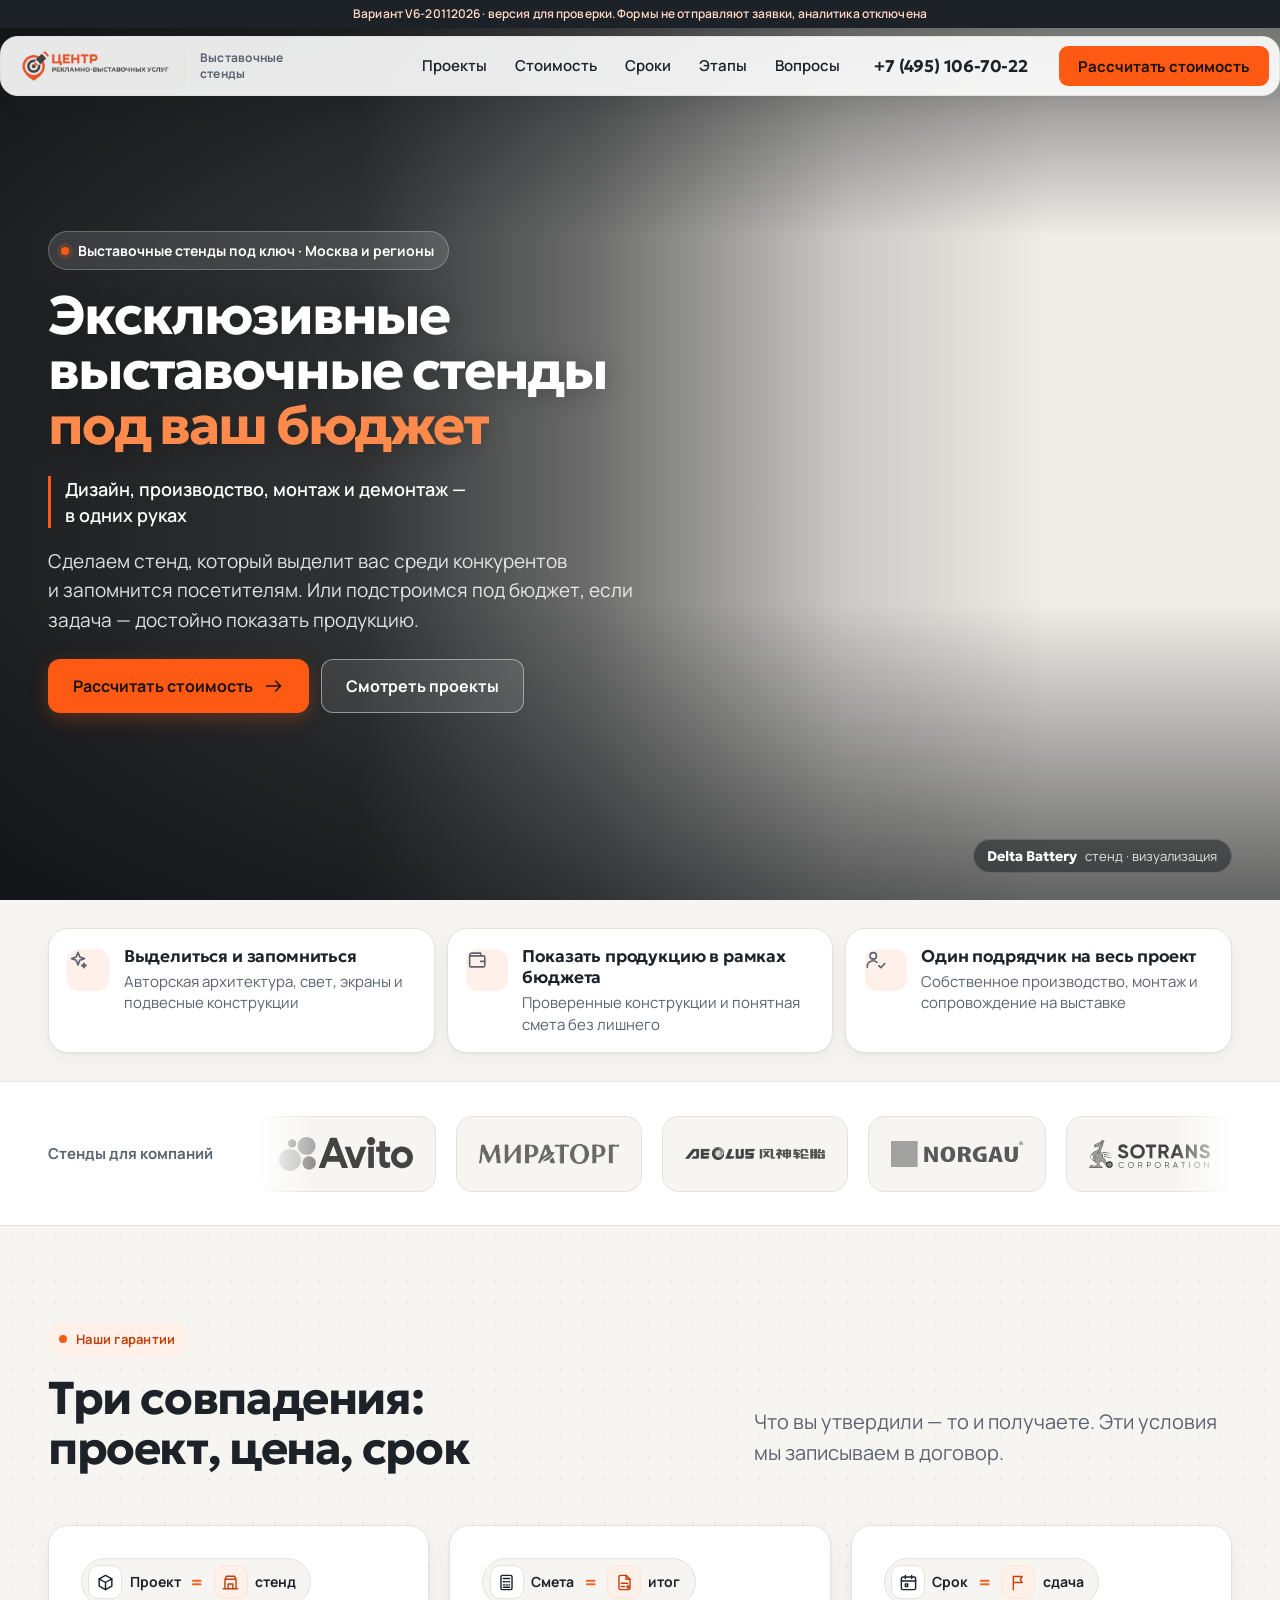
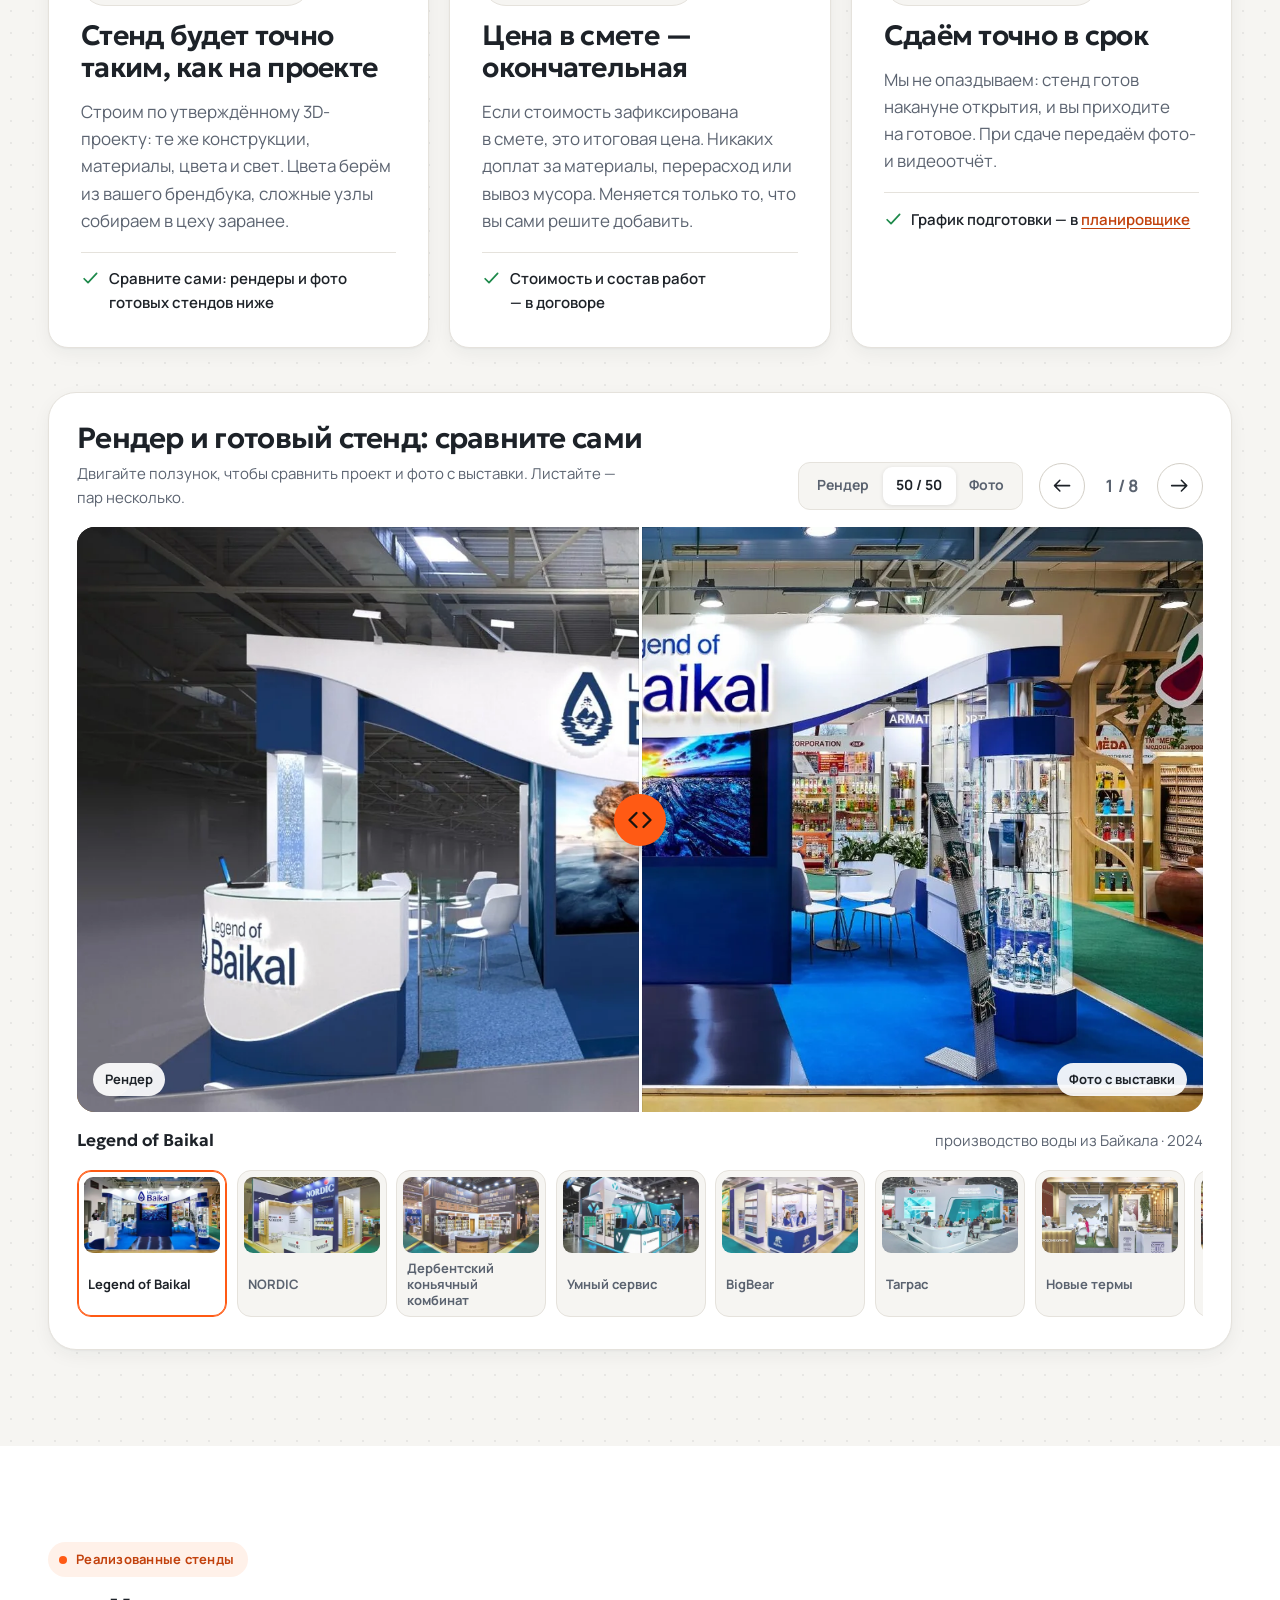
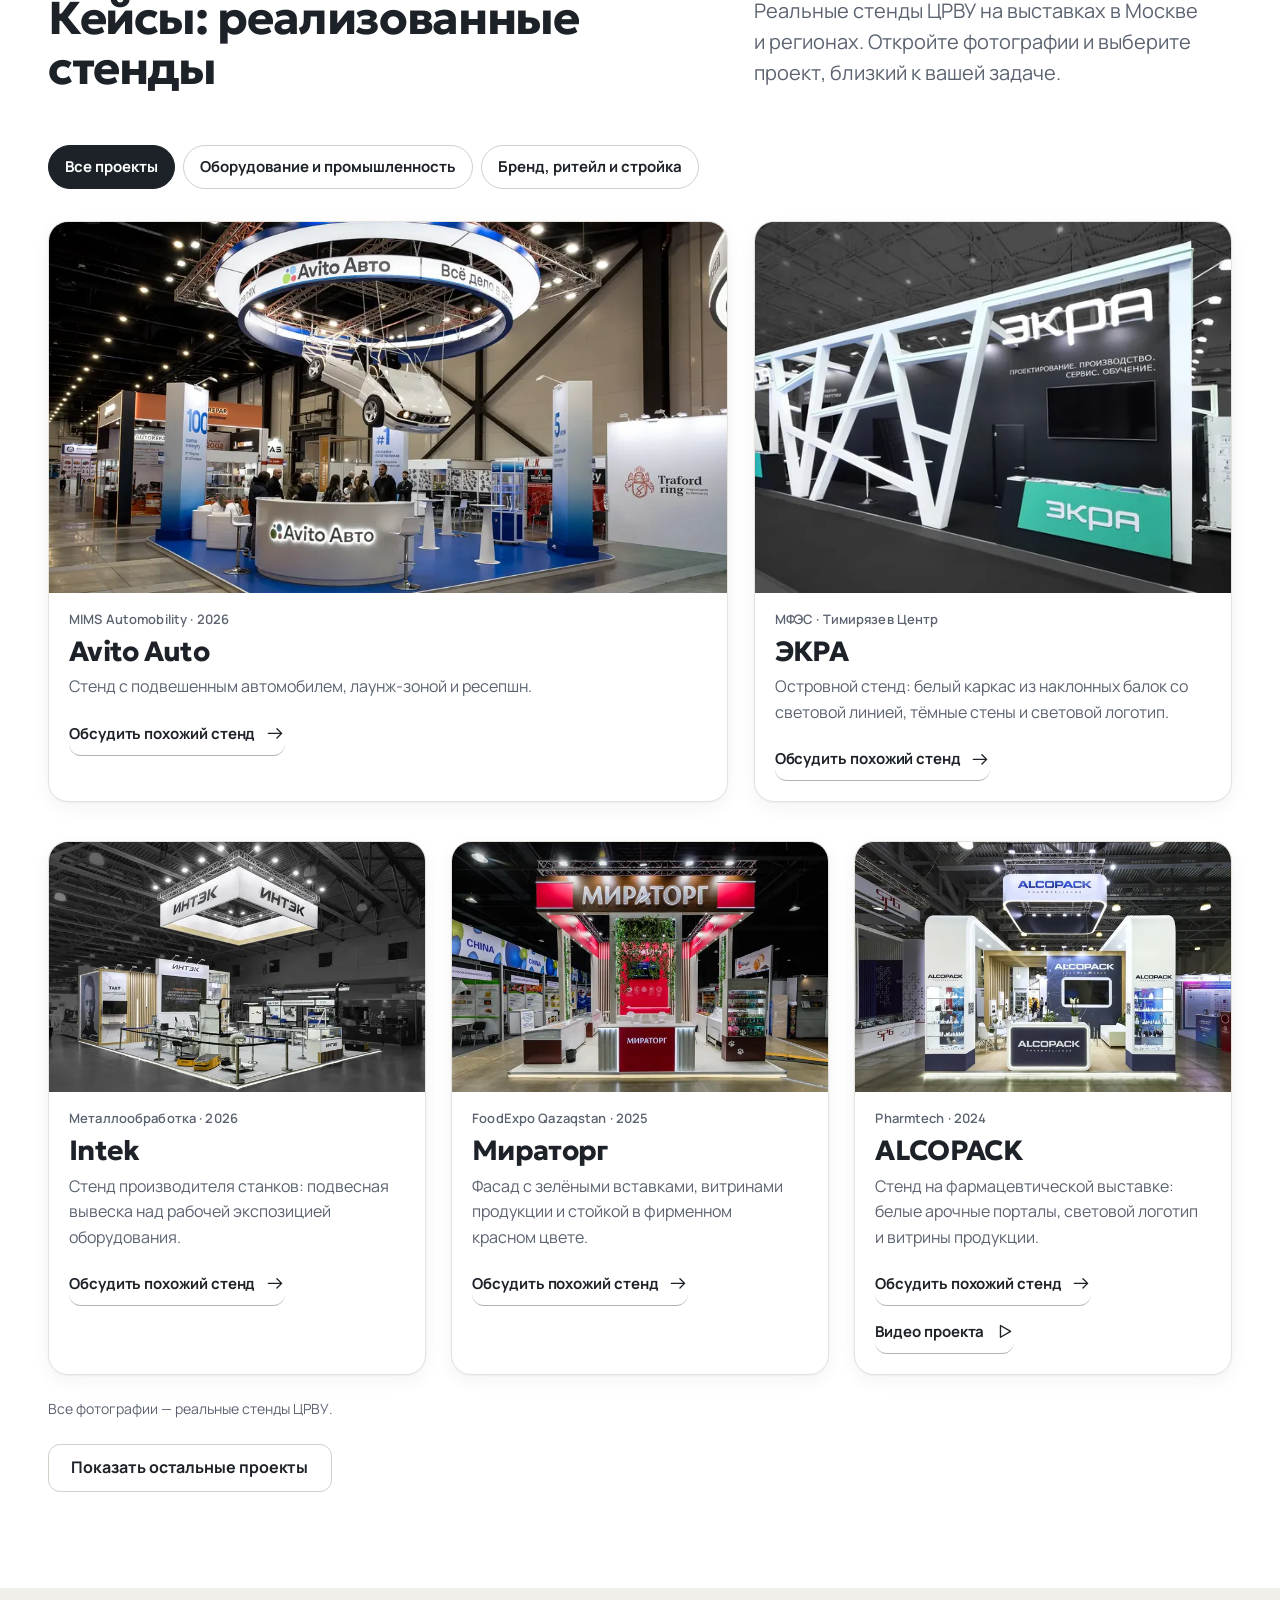
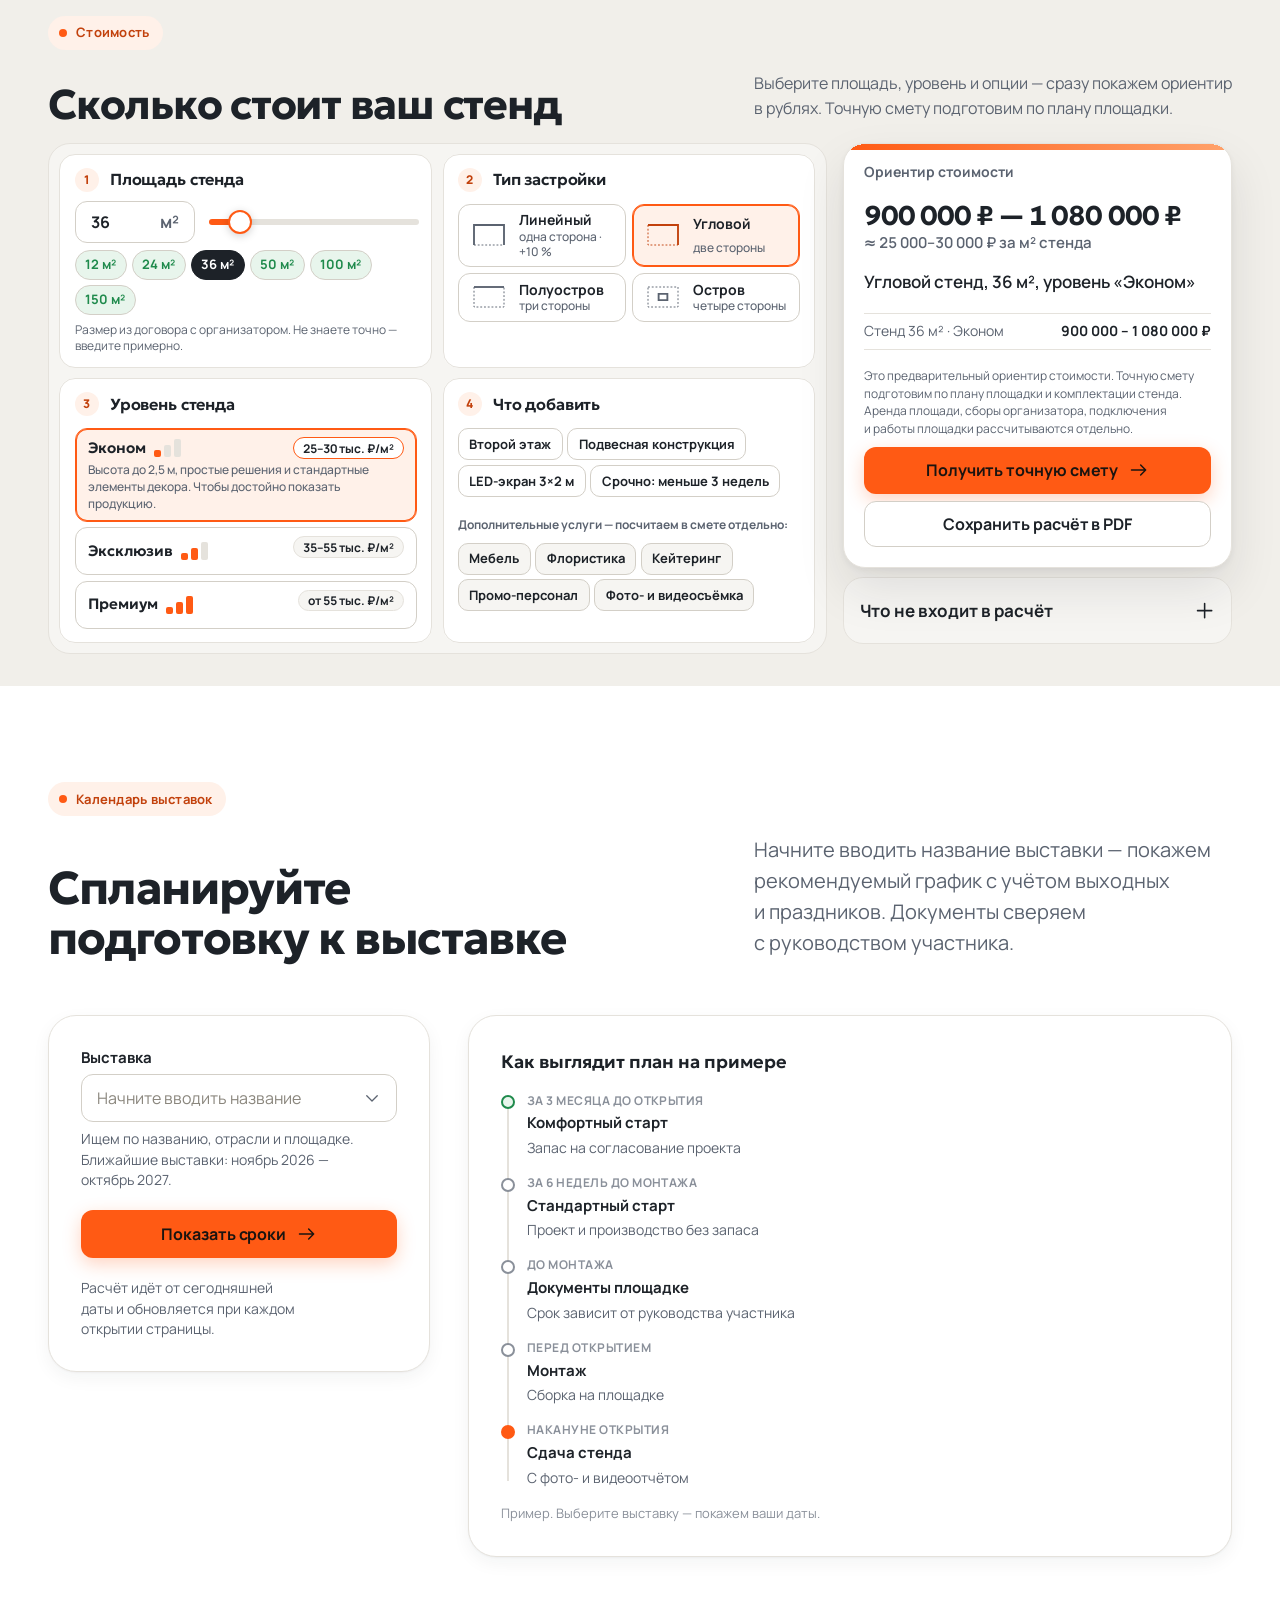
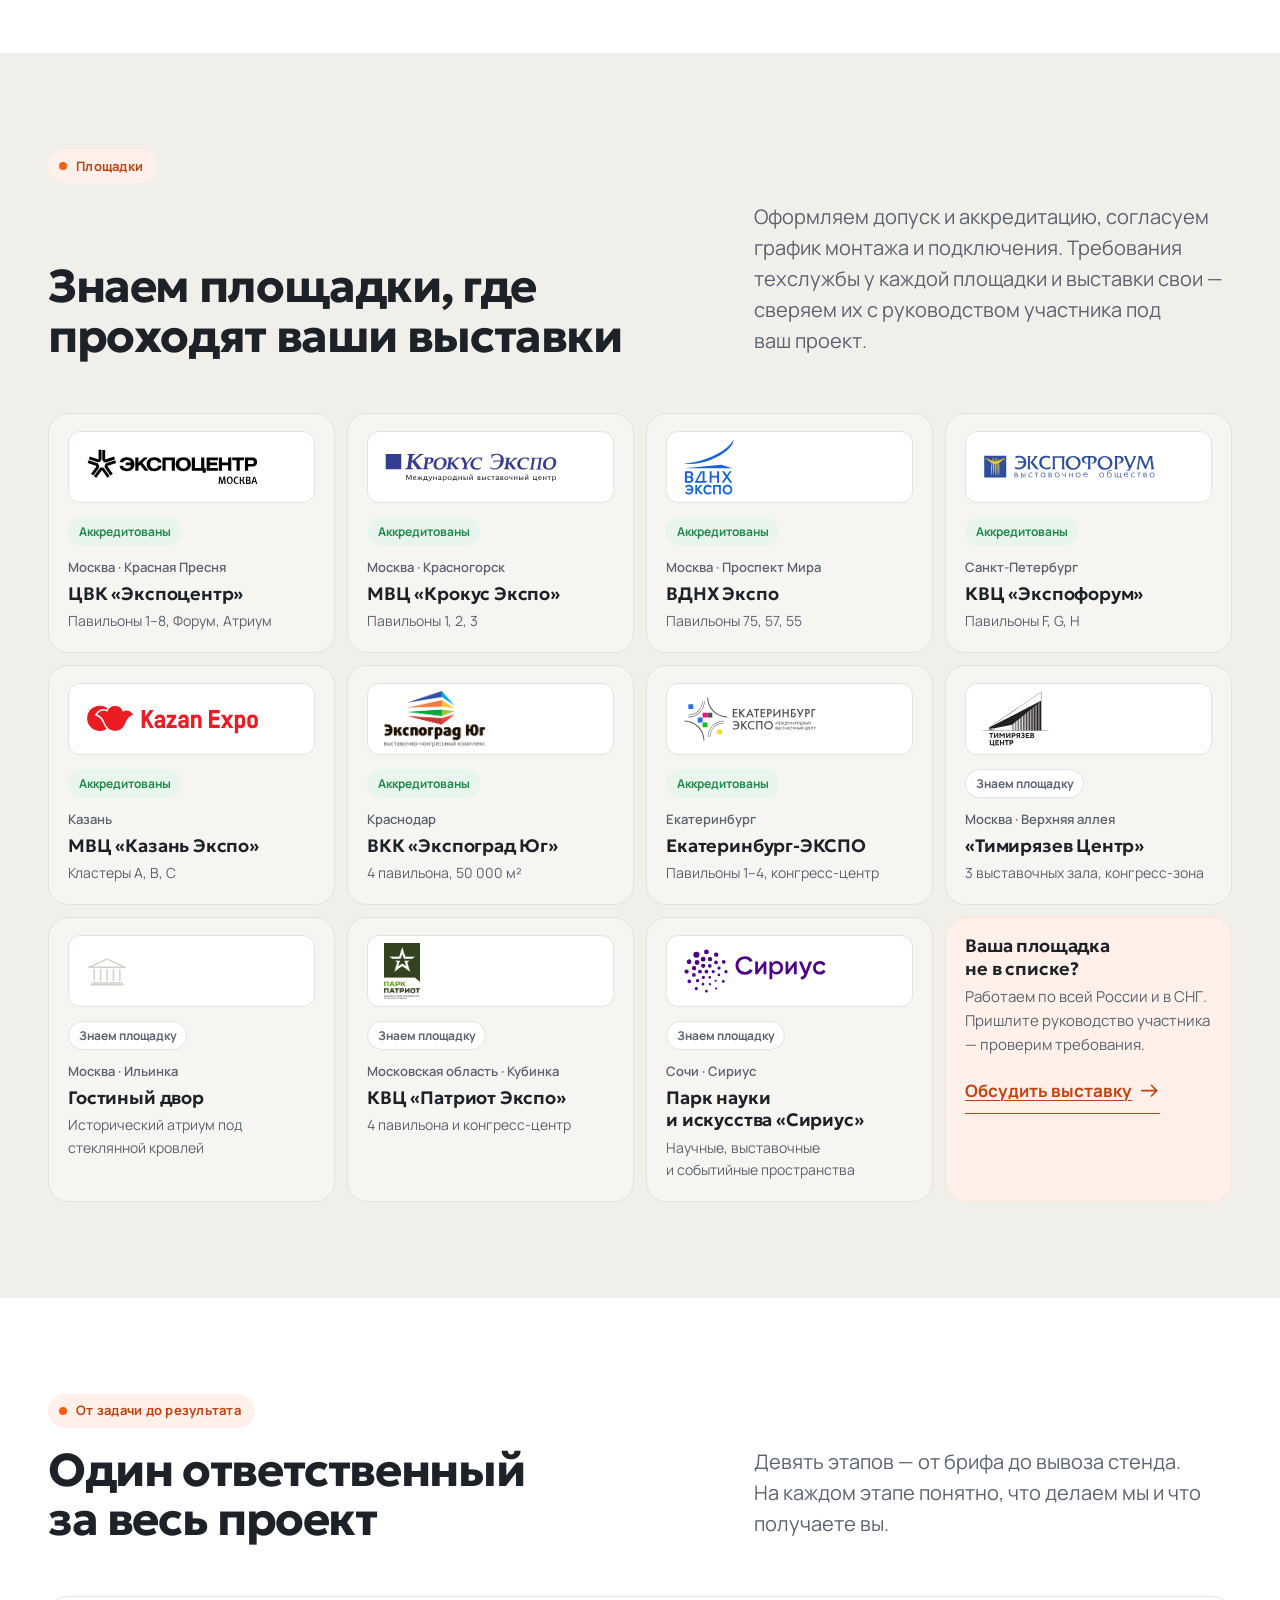
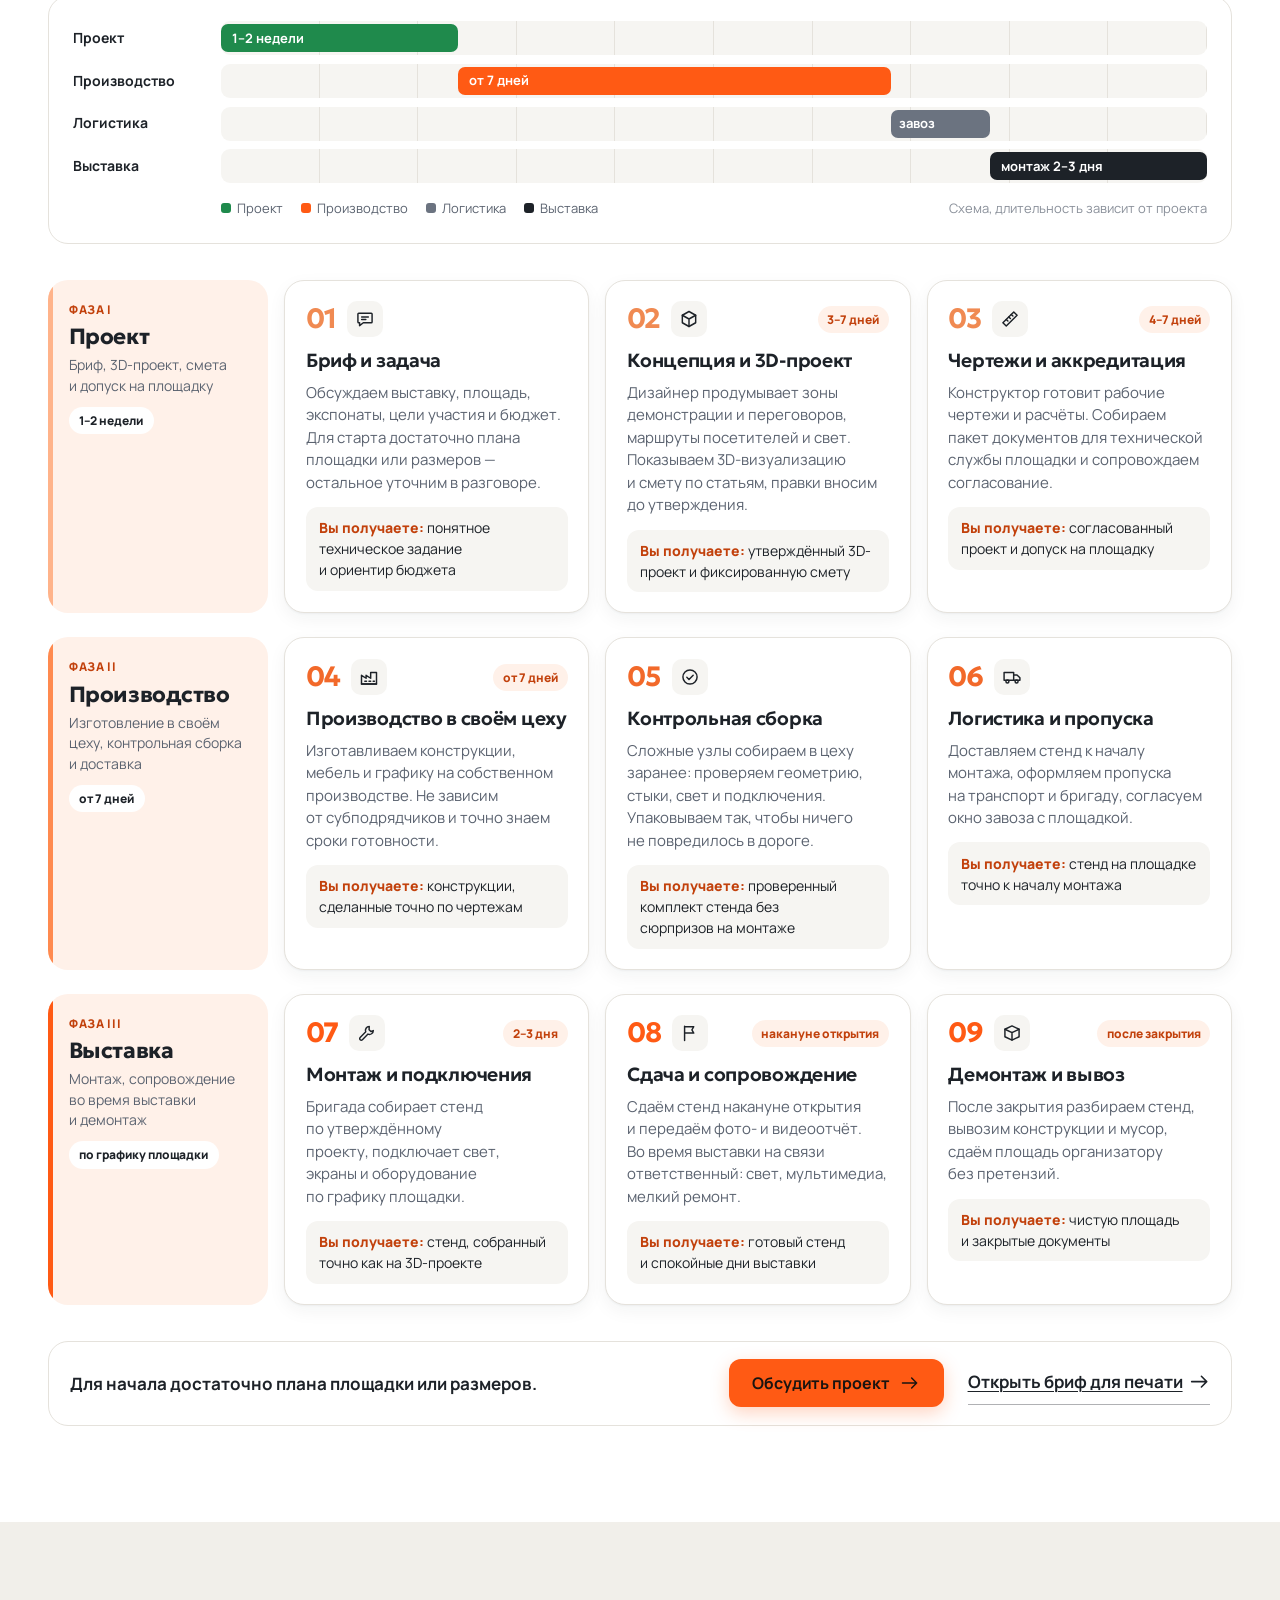
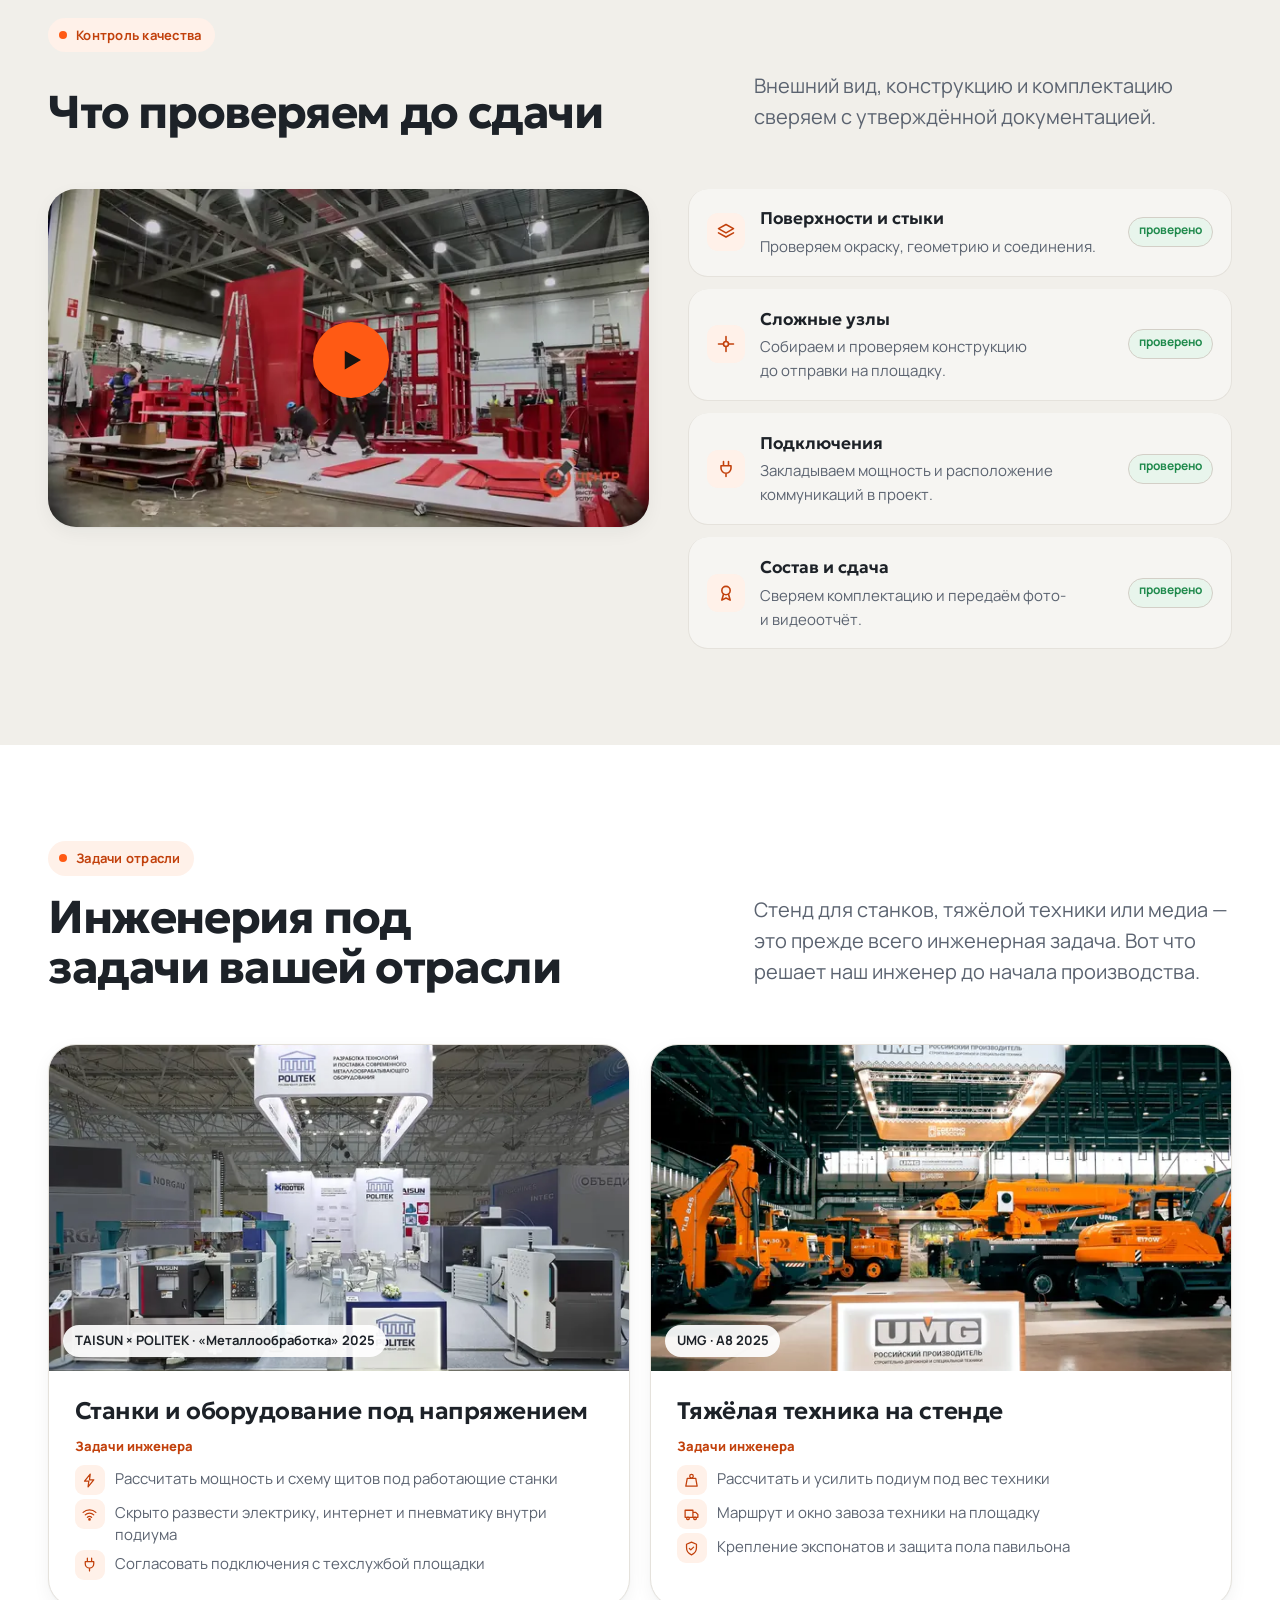
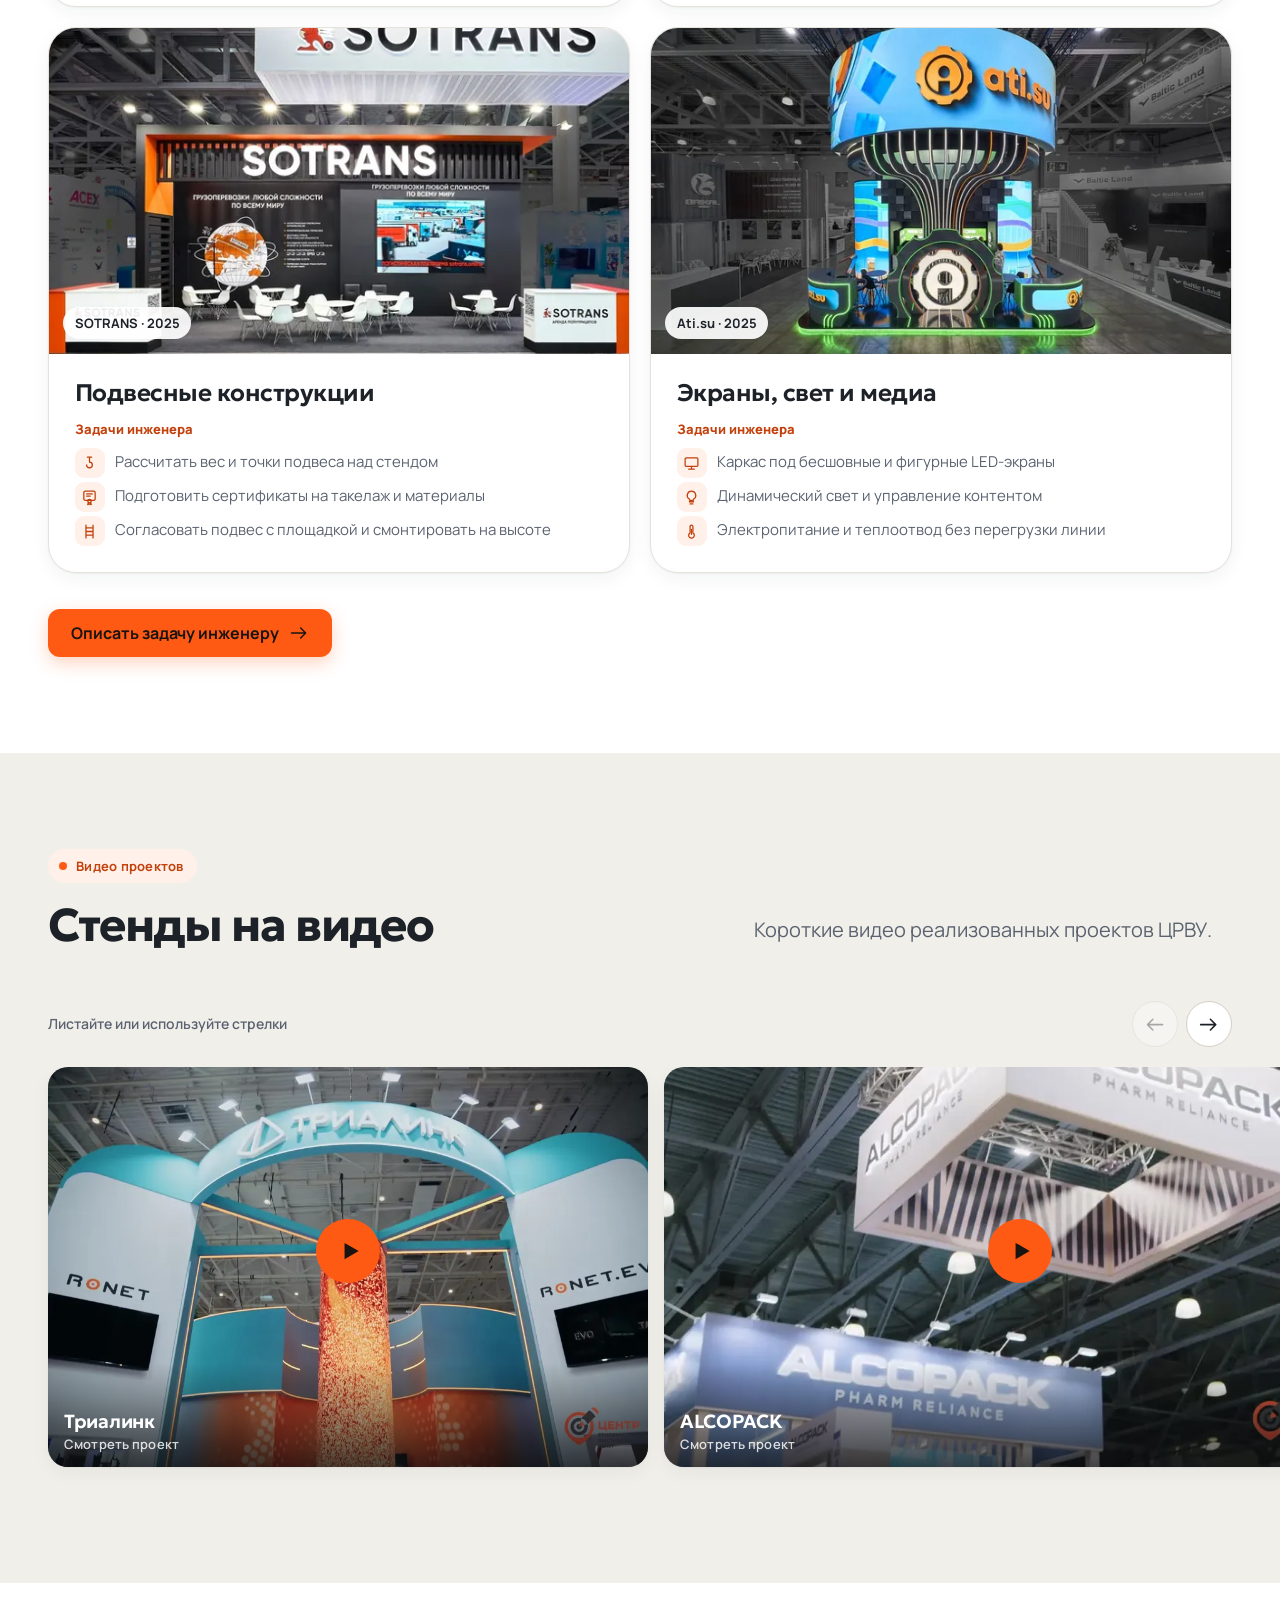
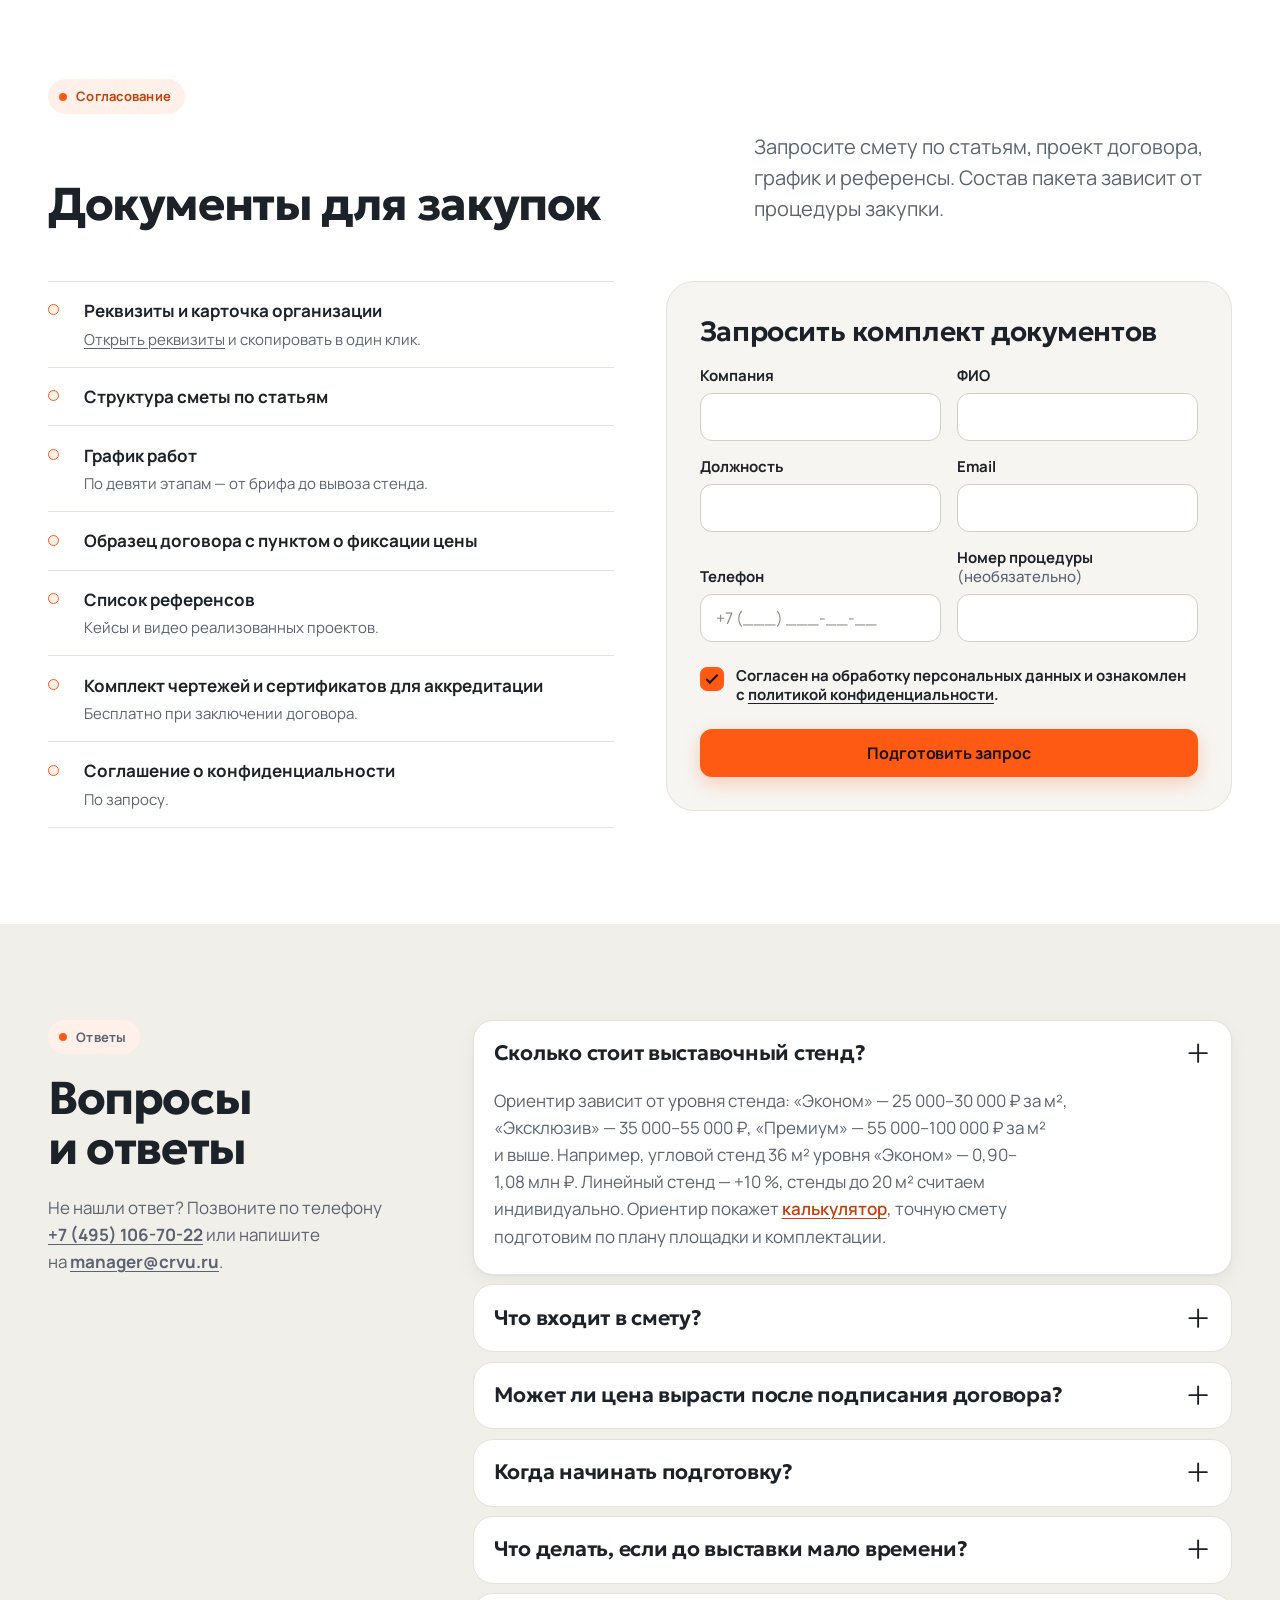
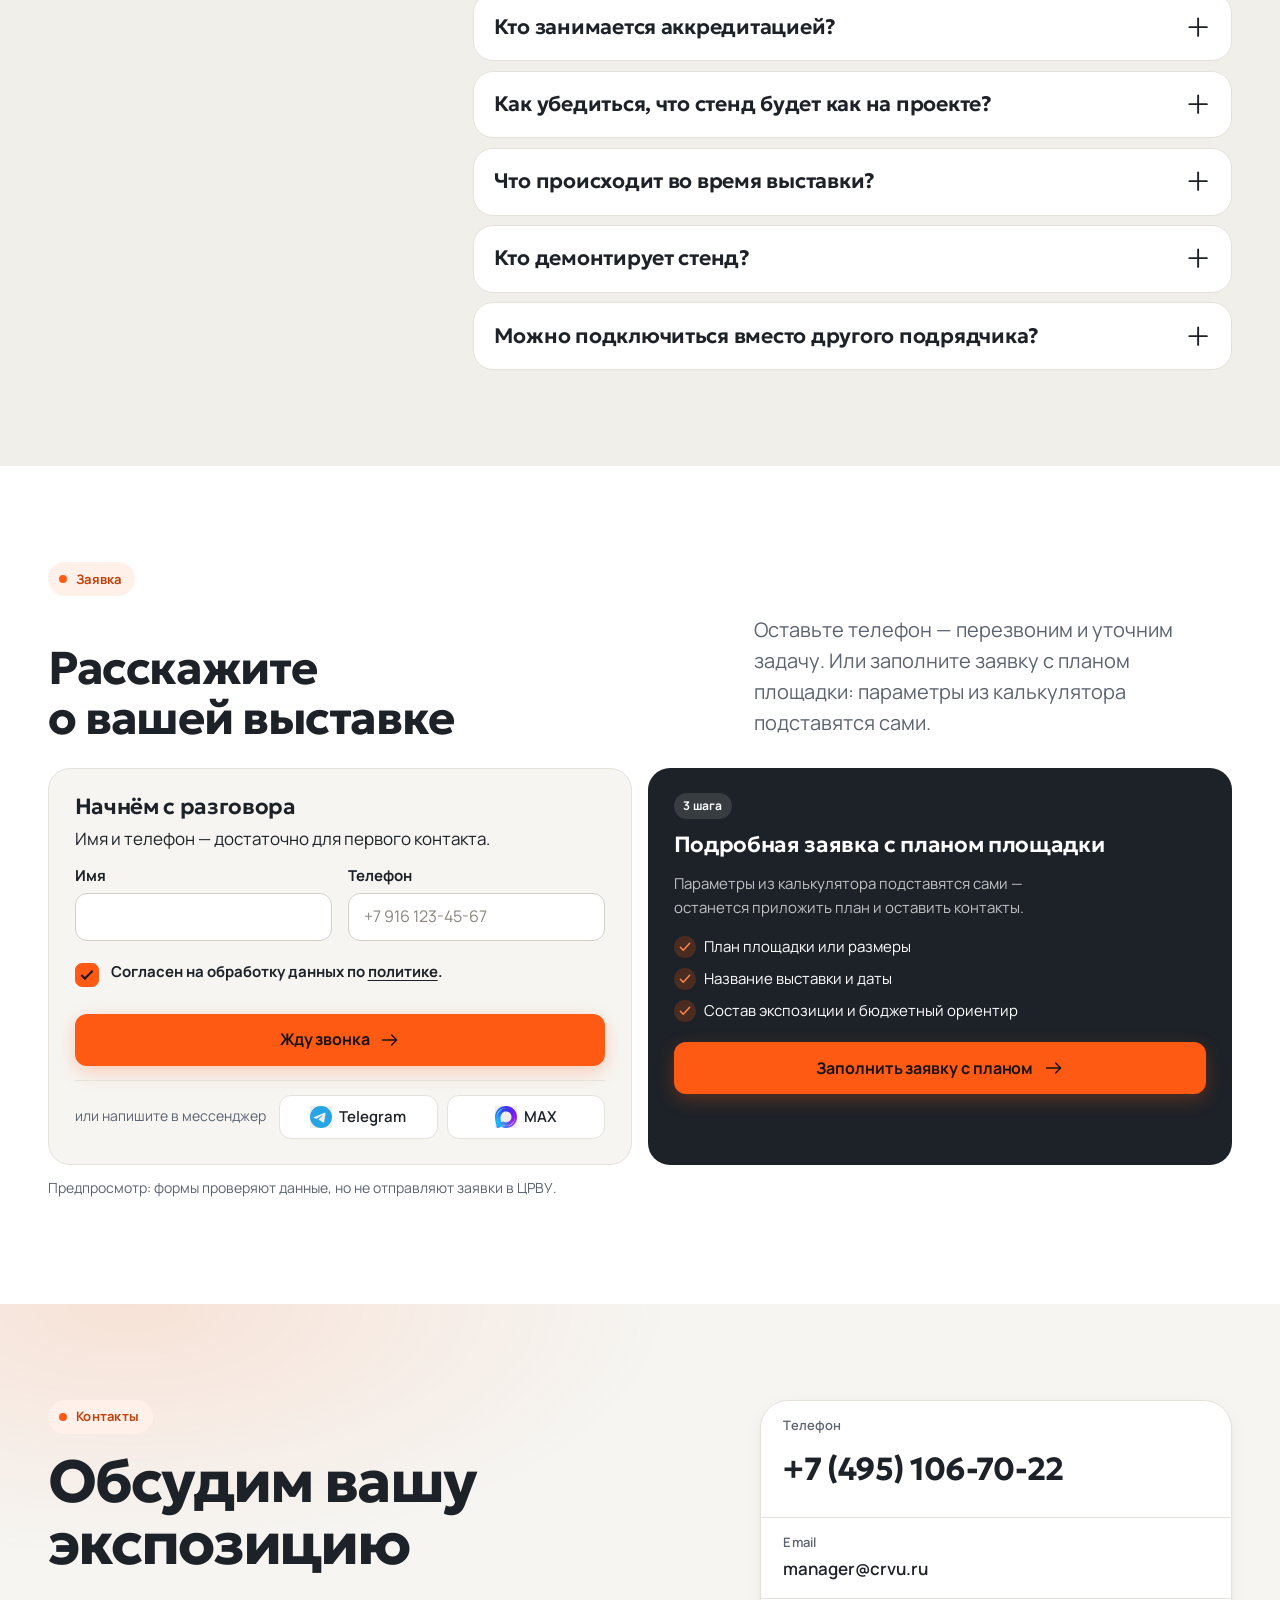
==== commit 50cef058: "V6-20112026: блок «Заявка» (компьютер — вариант А) и подвал (компьютер — А, телефон — Б) с Telegram " ====
--- a/index.html
+++ b/index.html
@@ -977,7 +977,16 @@
 <h2 class="sec__title" id="quiz-title">Расскажите о&nbsp;вашей выставке</h2>
 <p class="sec__lead">Оставьте телефон — перезвоним и&nbsp;уточним задачу. Или заполните заявку с&nbsp;планом площадки: параметры из&nbsp;калькулятора подставятся сами.</p>
 </header>
-<form class="quick-form" id="quickForm" novalidate=""><div><h3>Начнём с&nbsp;разговора</h3><p>Имя и&nbsp;телефон — достаточно для первого контакта.</p></div><div class="field"><label for="quickName">Имя</label><input aria-describedby="quickName-e" autocomplete="given-name" class="input" id="quickName" maxlength="100"/><p class="err" hidden="" id="quickName-e" role="alert"></p></div><div class="field"><label for="quickPhone">Телефон</label><input aria-describedby="quickPhone-e" autocomplete="tel" class="input" id="quickPhone" inputmode="tel" maxlength="22" placeholder="+7 916 123-45-67" type="tel"/><p class="err" hidden="" id="quickPhone-e" role="alert"></p></div><div class="field quick-consent"><label class="check"><input id="quickConsent" type="checkbox" checked=""/><span>Согласен на&nbsp;обработку данных по&nbsp;<a href="https://crvu.ru/policy" rel="noopener" target="_blank">политике</a>.</span></label><p class="err" hidden="" id="quickConsent-e" role="alert"></p></div><button class="btn btn--accent" type="submit">Жду звонка <svg aria-hidden="true" class="ico"><use href="#i-arrow"></use></svg></button><p class="quick-status" hidden="" id="quickStatus" role="status"></p></form>
+<div class="qpaths">
+<form class="quick-form" id="quickForm" novalidate=""><div><h3>Начнём с&nbsp;разговора</h3><p>Имя и&nbsp;телефон — достаточно для первого контакта.</p></div><div class="field"><label for="quickName">Имя</label><input aria-describedby="quickName-e" autocomplete="given-name" class="input" id="quickName" maxlength="100"/><p class="err" hidden="" id="quickName-e" role="alert"></p></div><div class="field"><label for="quickPhone">Телефон</label><input aria-describedby="quickPhone-e" autocomplete="tel" class="input" id="quickPhone" inputmode="tel" maxlength="22" placeholder="+7 916 123-45-67" type="tel"/><p class="err" hidden="" id="quickPhone-e" role="alert"></p></div><div class="field quick-consent"><label class="check"><input id="quickConsent" type="checkbox" checked=""/><span>Согласен на&nbsp;обработку данных по&nbsp;<a href="https://crvu.ru/policy" rel="noopener" target="_blank">политике</a>.</span></label><p class="err" hidden="" id="quickConsent-e" role="alert"></p></div><button class="btn btn--accent" type="submit">Жду звонка <svg aria-hidden="true" class="ico"><use href="#i-arrow"></use></svg></button><p class="quick-status" hidden="" id="quickStatus" role="status"></p><div class="qmr"><span>или напишите в&nbsp;мессенджер</span><a class="qmr__b" data-goal="click_messenger" href="https://t.me/Gleb_CRVU" rel="noopener" target="_blank"><img alt="" height="22" loading="lazy" src="assets/logos/telegram.svg" width="22"/>Telegram</a><a class="qmr__b" data-goal="click_messenger" href="https://max.ru/u/f9LHodD0cOKk8tgSKELYGCPFay2Q-cz4WkgfuM4f9D5LfGBGwmN4_UsgbQ0" rel="noopener" target="_blank"><img alt="" height="22" loading="lazy" src="assets/logos/max.svg" width="22"/>MAX</a></div></form>
+<div class="qplan">
+<p class="qplan__tag">3 шага</p>
+<h3>Подробная заявка с&nbsp;планом площадки</h3>
+<p class="qplan__p">Параметры из&nbsp;калькулятора подставятся сами — останется приложить план и&nbsp;оставить контакты.</p>
+<ul class="qplan__l"><li><svg aria-hidden="true" class="ico"><use href="#i-check"></use></svg>План площадки или размеры</li><li><svg aria-hidden="true" class="ico"><use href="#i-check"></use></svg>Название выставки и&nbsp;даты</li><li><svg aria-hidden="true" class="ico"><use href="#i-check"></use></svg>Состав экспозиции и&nbsp;бюджетный ориентир</li></ul>
+<button class="btn btn--accent qplan__btn" data-open-quiz="" type="button">Заполнить заявку с&nbsp;планом <svg aria-hidden="true" class="ico"><use href="#i-arrow"></use></svg></button>
+</div>
+</div>
 <p class="preview-form-note">Предпросмотр: формы проверяют данные, но&nbsp;не&nbsp;отправляют заявки в&nbsp;ЦРВУ.</p>
 <details class="advanced-quiz" id="advancedQuiz"><summary>Заполнить заявку с&nbsp;планом площадки <svg aria-hidden="true" class="ico"><use href="#i-plus"></use></svg></summary><div class="quiz">
 <div class="quiz__card rv">
@@ -1154,20 +1163,32 @@
 <div class="ftr__top">
 <div class="ftr__brand">
 <img alt="ЦРВУ" class="ftr__logo" height="44" loading="lazy" src="assets/logos/crvu-logo-header.webp" width="205"/>
-<p class="ftr__line">ООО «Центр рекламно-выставочных услуг». Выставочные стенды в&nbsp;Москве и&nbsp;регионах.</p>
-<p class="ftr__line">123007, Москва, 2-й Хорошёвский проезд, д. 7, корп. 1</p>
-</div>
-<nav aria-label="Разделы страницы" class="ftr__nav">
+<p class="ftr__line ftr__desc">Выставочные стенды под&nbsp;ключ в&nbsp;Москве и&nbsp;регионах.</p>
+<p class="ftr__line ftr__addr">123007, Москва, 2-й Хорошёвский проезд, д. 7, корп. 1</p>
+</div>
+<div class="ftr__col">
+<p class="ftr__h">Разделы</p>
+<nav aria-label="Разделы страницы" class="ftr__nav ftr__nav--grid">
 <a href="#cases">Проекты</a>
 <a href="#calculator">Стоимость</a>
 <a href="#planner">Сроки</a>
 <a href="#process">Этапы</a>
 <a href="#faq">Вопросы</a>
 </nav>
-<div class="ftr__nav">
-<a data-goal="click_phone" href="tel:+74951067022">+7 (495) 106-70-22</a>
+</div>
+<div class="ftr__col">
+<p class="ftr__h">Контакты</p>
+<div class="ftr__nav ftr__con">
+<a class="ftr__tel" data-goal="click_phone" href="tel:+74951067022">+7 (495) 106-70-22</a>
 <a href="mailto:manager@crvu.ru">manager@crvu.ru</a>
-<a href="https://crvu.ru/policy" rel="noopener" target="_blank">Политика обработки персональных данных</a>
+<span class="ftr__msg"><a data-goal="click_messenger" href="https://t.me/Gleb_CRVU" rel="noopener" target="_blank"><img alt="" height="22" loading="lazy" src="assets/logos/telegram.svg" width="22"/>Telegram</a><a data-goal="click_messenger" href="https://max.ru/u/f9LHodD0cOKk8tgSKELYGCPFay2Q-cz4WkgfuM4f9D5LfGBGwmN4_UsgbQ0" rel="noopener" target="_blank"><img alt="" height="22" loading="lazy" src="assets/logos/max.svg" width="22"/>MAX</a></span>
+</div>
+</div>
+<div class="ftr__col ftr__rq">
+<p class="ftr__h">Реквизиты</p>
+<p class="ftr__rqn">ООО «ЦРВУ»</p>
+<p class="ftr__rqd"><span>ИНН&nbsp;7714472410 · КПП&nbsp;771401001</span> <span>ОГРН&nbsp;1217700252230</span> <span class="ftr__rqa">123007, Москва, 2-й Хорошёвский проезд, д.&nbsp;7, корп.&nbsp;1</span></p>
+<a aria-controls="requisites" class="ftr__all" data-open-req="" href="#requisites">Все реквизиты <svg aria-hidden="true" class="ico"><use href="#i-down"></use></svg></a>
 </div>
 </div>
 <div class="ftr__reqwrap">
--- a/assets/css/v6.css
+++ b/assets/css/v6.css
@@ -31,3 +31,96 @@
   #planOut .plan__act { flex-direction: column-reverse; gap: 0.5rem; }
   #planOut .plan__act .btn { width: 100%; font-size: 0.9375rem; padding-inline: 0.75rem; }
 }
+
+/* ==========================================================
+   V6-20112026: блок «Заявка» (компьютер — вариант А, телефон — без изменений)
+   ========================================================== */
+.qmr, .qplan { display: none; }
+@media (min-width: 900px) {
+  #quiz .sec__head { margin-bottom: 1.5rem; }
+  .qpaths { display: grid; grid-template-columns: 1fr 1fr; gap: 1rem; align-items: stretch; }
+  #quiz .quick-form { grid-template-columns: 1fr 1fr; grid-template-rows: auto auto auto auto 1fr; margin: 0; border-radius: 22px; padding: 1.6rem; gap: 0.9rem 1rem; }
+  #quiz .quick-form h3 { font-size: 1.375rem; }
+  #quiz .quick-form button { justify-self: stretch; min-height: 52px; }
+  #quiz .quick-status { margin: 0; }
+  .qmr { grid-column: 1 / -1; align-self: end; display: grid; grid-template-columns: auto 1fr 1fr; gap: 0.5rem 0.6rem; align-items: center; padding-top: 0.85rem; border-top: 1px solid var(--line); }
+  .qmr span { padding-right: 0.25rem; font-size: 0.875rem; color: var(--ink-2); }
+  .qmr__b { display: flex; align-items: center; justify-content: center; gap: 0.45rem; min-height: 44px; border-radius: 12px; border: 1px solid var(--line); background: #fff; font-weight: 600; font-size: 0.9375rem; color: var(--ink); text-decoration: none; transition: border-color 0.2s, color 0.2s; }
+  .qmr__b:hover { border-color: var(--accent); color: var(--accent-ink); }
+  .qmr__b img { width: 22px; height: 22px; }
+  .qplan { display: grid; gap: 0.85rem; align-content: start; padding: 1.6rem; border-radius: 22px; background: var(--ink); color: #fff; }
+  .qplan__tag { justify-self: start; margin: 0; padding: 0.2rem 0.6rem; border-radius: 999px; background: rgba(255, 255, 255, 0.12); font-size: 0.75rem; font-weight: 700; letter-spacing: 0.02em; }
+  .qplan h3 { margin: 0; font-family: var(--font-display); font-size: 1.375rem; line-height: 1.2; color: #fff; }
+  .qplan__p { margin: 0; max-width: 44ch; font-size: 0.9375rem; color: rgba(255, 255, 255, 0.72); }
+  .qplan__l { display: grid; gap: 0.5rem; margin: 0.1rem 0 0.3rem; padding: 0; list-style: none; }
+  .qplan__l li { display: flex; gap: 0.55rem; align-items: center; font-size: 0.9375rem; color: #fff; }
+  .qplan__l .ico { flex: none; width: 22px; height: 22px; padding: 4px; border-radius: 50%; background: rgba(255, 85, 0, 0.2); fill: none; stroke: #ff8a4c; stroke-width: 2.4; stroke-linecap: round; stroke-linejoin: round; }
+  .qplan__btn { justify-self: stretch; justify-content: center; min-height: 52px; }
+  #quiz .preview-form-note { margin: 0.75rem 0 0; }
+  #advancedQuiz > summary { display: none; }
+  #advancedQuiz[open] { margin-top: 1.5rem; }
+}
+@media (min-width: 900px) and (max-width: 1180px) {
+  .qmr { grid-template-columns: 1fr 1fr; }
+  .qmr span { grid-column: 1 / -1; }
+}
+
+/* ==========================================================
+   V6-20112026: подвал (компьютер — вариант А, телефон — вариант Б)
+   ========================================================== */
+footer.ftr { padding-top: 2.5rem; }
+.ftr .ftr__top { grid-template-columns: 1.25fr 0.9fr 1fr 1fr; gap: 2rem; align-items: start; padding-bottom: 1.75rem; }
+.ftr__brand { gap: 0.6rem; }
+.ftr__brand .ftr__line { margin: 0; max-width: 30ch; font-size: 0.875rem; }
+.ftr__h { margin: 0 0 0.6rem; font-size: 0.75rem; font-weight: 700; letter-spacing: 0.06em; text-transform: uppercase; color: var(--ink-3); }
+.ftr .ftr__nav a { min-height: 32px; font-size: 0.9375rem; }
+.ftr__nav--grid { grid-template-columns: 1fr 1fr; gap: 0.1rem 1rem; }
+.ftr__msg { display: flex; flex-wrap: wrap; gap: 0.5rem; margin-top: 0.5rem; }
+.ftr .ftr__msg a { display: inline-flex; align-items: center; gap: 0.4rem; min-height: 38px; padding: 0 0.85rem 0 0.55rem; border-radius: 999px; border: 1px solid var(--line); background: #fff; font-size: 0.875rem; font-weight: 600; white-space: nowrap; }
+.ftr .ftr__msg a:hover { border-color: var(--accent); }
+.ftr__msg img { display: block; width: 22px; height: 22px; background: none; }
+.ftr__rq p { margin: 0 0 0.2rem; font-size: 0.875rem; color: var(--ink-2); }
+.ftr__rq p.ftr__h { margin: 0 0 0.6rem; font-size: 0.75rem; color: var(--ink-3); }
+.ftr__rqd span { display: block; }
+.ftr__rqa { display: none !important; }
+.ftr__all { display: inline-flex; align-items: center; gap: 0.3rem; margin-top: 0.35rem; font-size: 0.875rem; font-weight: 700; color: var(--accent-ink); text-decoration: underline; text-underline-offset: 3px; }
+.ftr__all .ico { width: 14px; height: 14px; fill: none; stroke: currentColor; stroke-width: 2; stroke-linecap: round; stroke-linejoin: round; transition: transform 0.2s; }
+.ftr__all[aria-expanded='true'] .ico { transform: rotate(180deg); }
+/* полная карточка реквизитов: открывается ссылкой «Все реквизиты» */
+.ftr__reqwrap { padding-top: 0; }
+.ftr__reqwrap .req > summary { display: none; }
+.ftr__reqwrap .req { border: 0; }
+.ftr__reqwrap .req[open] { margin: 1.25rem 0 0; border: 1px solid var(--line); }
+.ftr__reqwrap .req[open] .req__list { padding-top: 0.25rem; border-top: 0; border-radius: var(--r-xl, 18px) var(--r-xl, 18px) 0 0; }
+/* нижняя строка */
+.ftr .ftr__bot { padding-top: 1rem; align-items: center; flex-wrap: nowrap; }
+.ftr__botl { display: block; flex: 1; max-width: 62rem; }
+.ftr__botl p { display: inline; font-size: 0.75rem; color: var(--ink-3); }
+.ftr__botl p + p::before { content: ' · '; }
+.ftr .ftr__op { font-size: 0.75rem; color: var(--ink-3); }
+@media (max-width: 1060px) {
+  .ftr .ftr__top { grid-template-columns: 1fr 1fr; gap: 1.5rem 2rem; }
+}
+@media (max-width: 760px) {
+  footer.ftr { padding-top: 1.75rem; }
+  .ftr .ftr__top { display: grid; grid-template-columns: 1fr; gap: 1rem; padding-bottom: 1.25rem; }
+  .ftr__brand .ftr__line, .ftr__h { display: none; }
+  .ftr__logo { width: 170px; }
+  .ftr__nav--grid { grid-template-columns: 1fr 1fr 1fr; gap: 0.1rem 1rem; }
+  .ftr .ftr__nav a { min-height: 36px; }
+  .ftr__con { display: flex; flex-wrap: wrap; align-items: center; gap: 0.1rem 1.25rem; }
+  .ftr .ftr__con .ftr__tel { font-family: var(--font-display); font-weight: 700; font-size: 1.0625rem; }
+  .ftr__msg { flex-basis: 100%; margin-top: 0.25rem; }
+  .ftr__rq { padding-top: 1rem; border-top: 1px solid var(--line); }
+  .ftr__rqn { font-weight: 700; color: var(--ink) !important; }
+  .ftr__rq .ftr__rqd { font-size: 0.8125rem; line-height: 1.55; }
+  .ftr__rqd span, .ftr__rqa { display: inline !important; }
+  .ftr__rqd span + span::before { content: '· '; }
+  .ftr__all { margin-top: 0.6rem; text-decoration: none; font-size: 0.8125rem; }
+  .ftr__all .ico { display: none; }
+  .ftr .ftr__bot { padding-top: 0.75rem; gap: 1rem; align-items: flex-end; }
+  .ftr__botl p { display: block; }
+  .ftr__botl p + p { margin-top: 0.35rem; }
+  .ftr__botl p + p::before { content: none; }
+  .ftr .ftr__top + .ftr__reqwrap .req[open] { margin-top: 0.5rem; }
+}
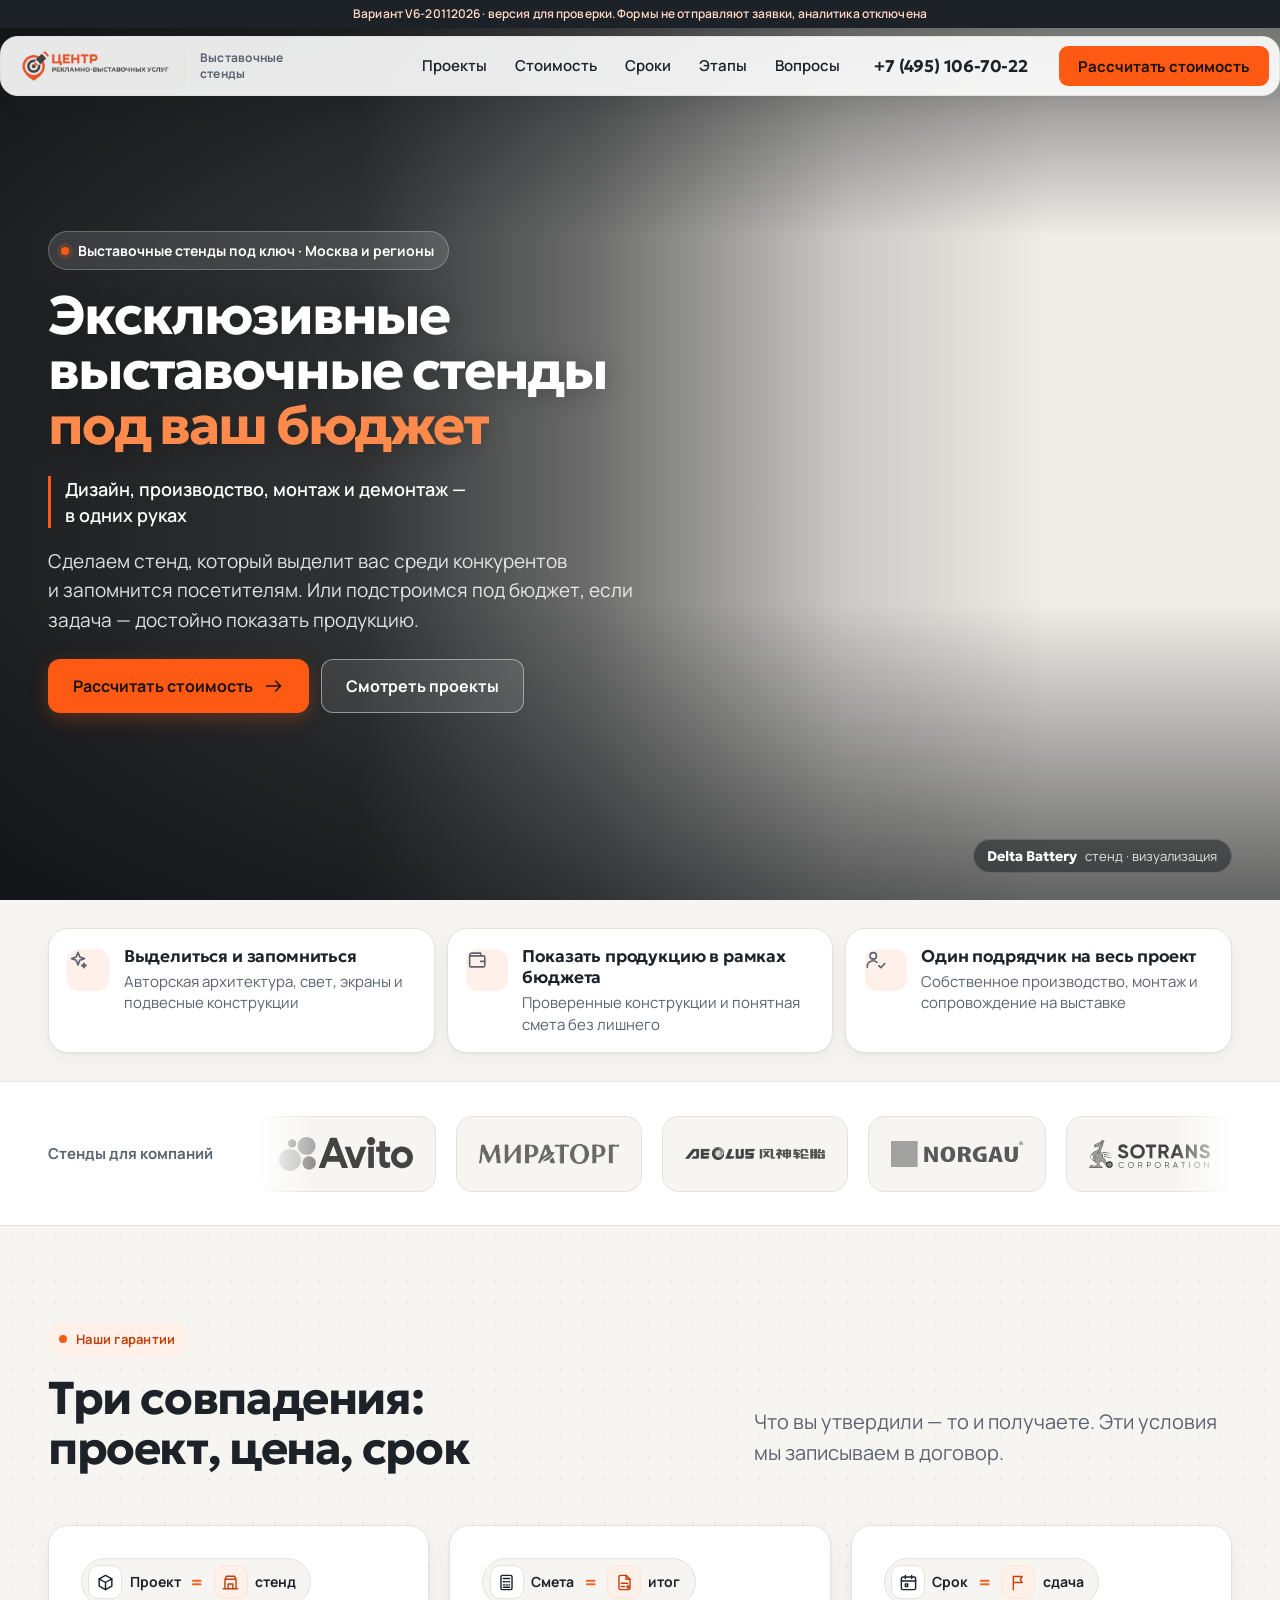
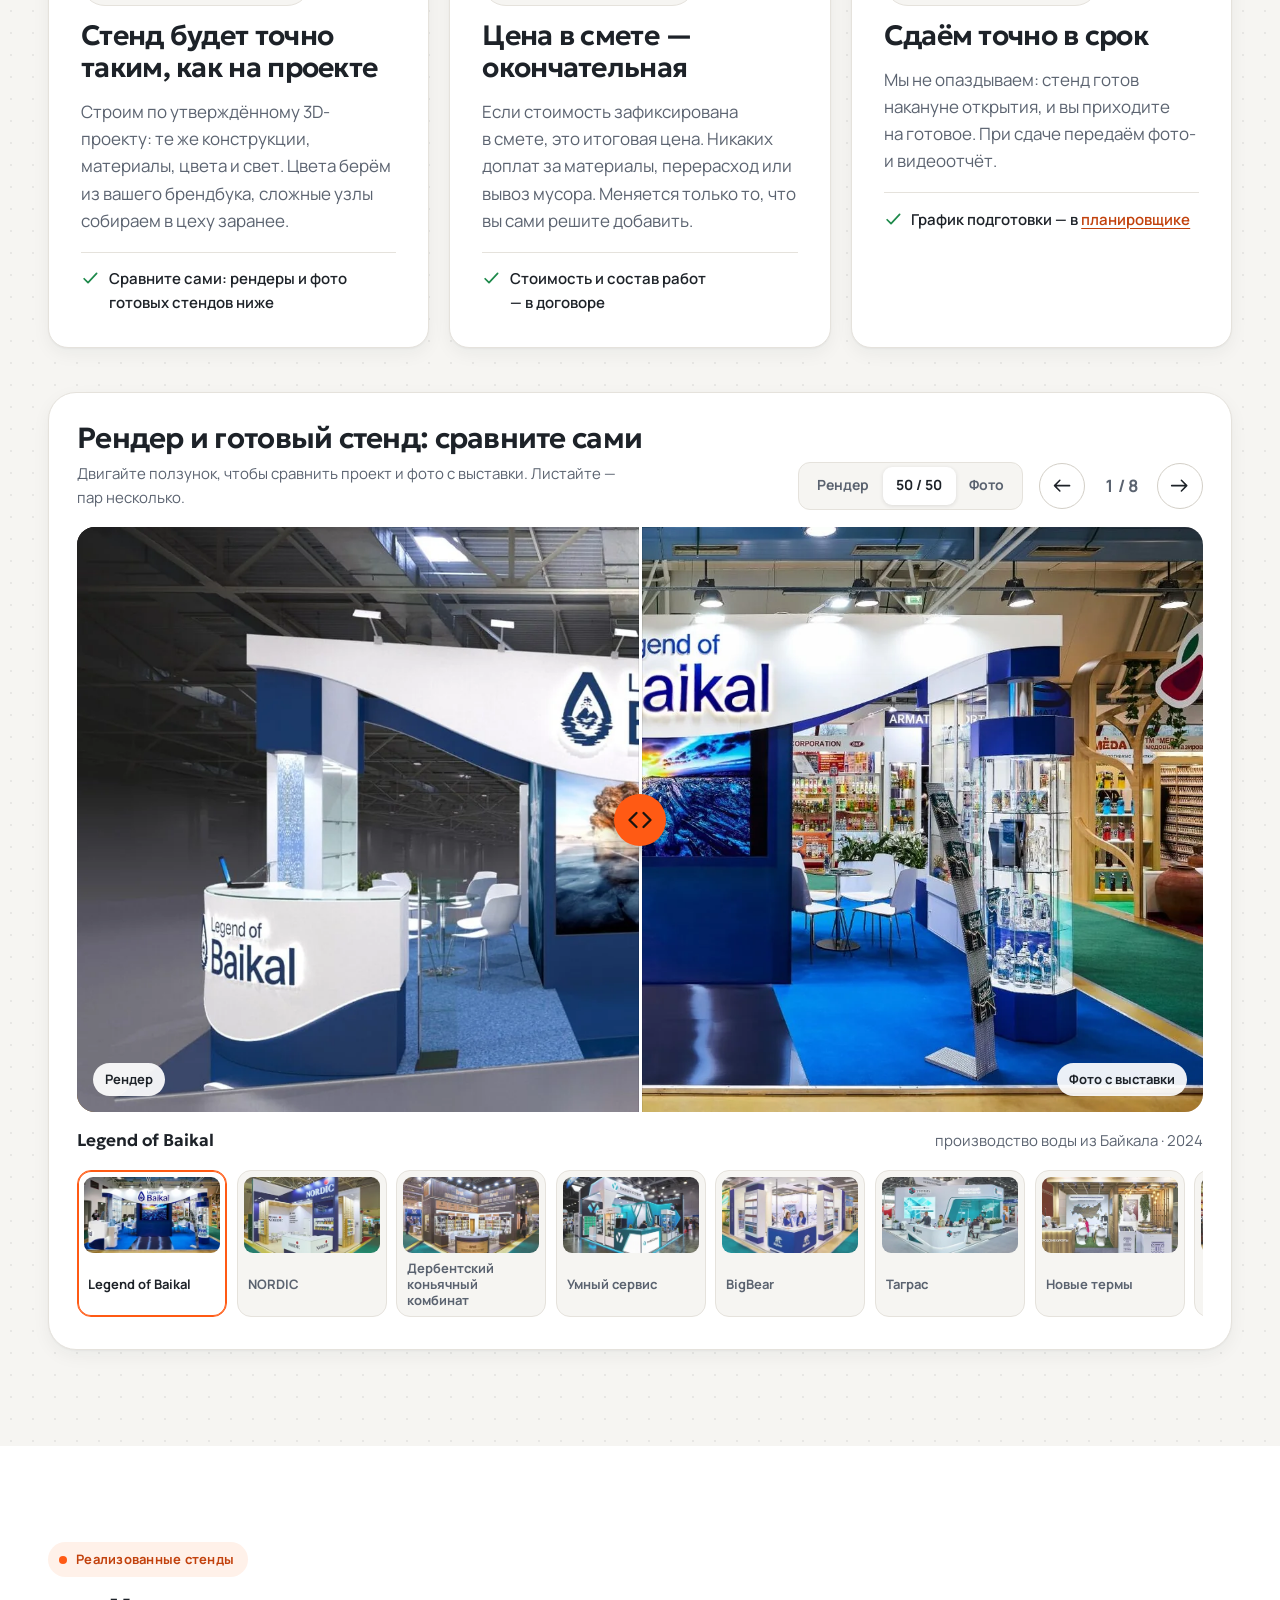
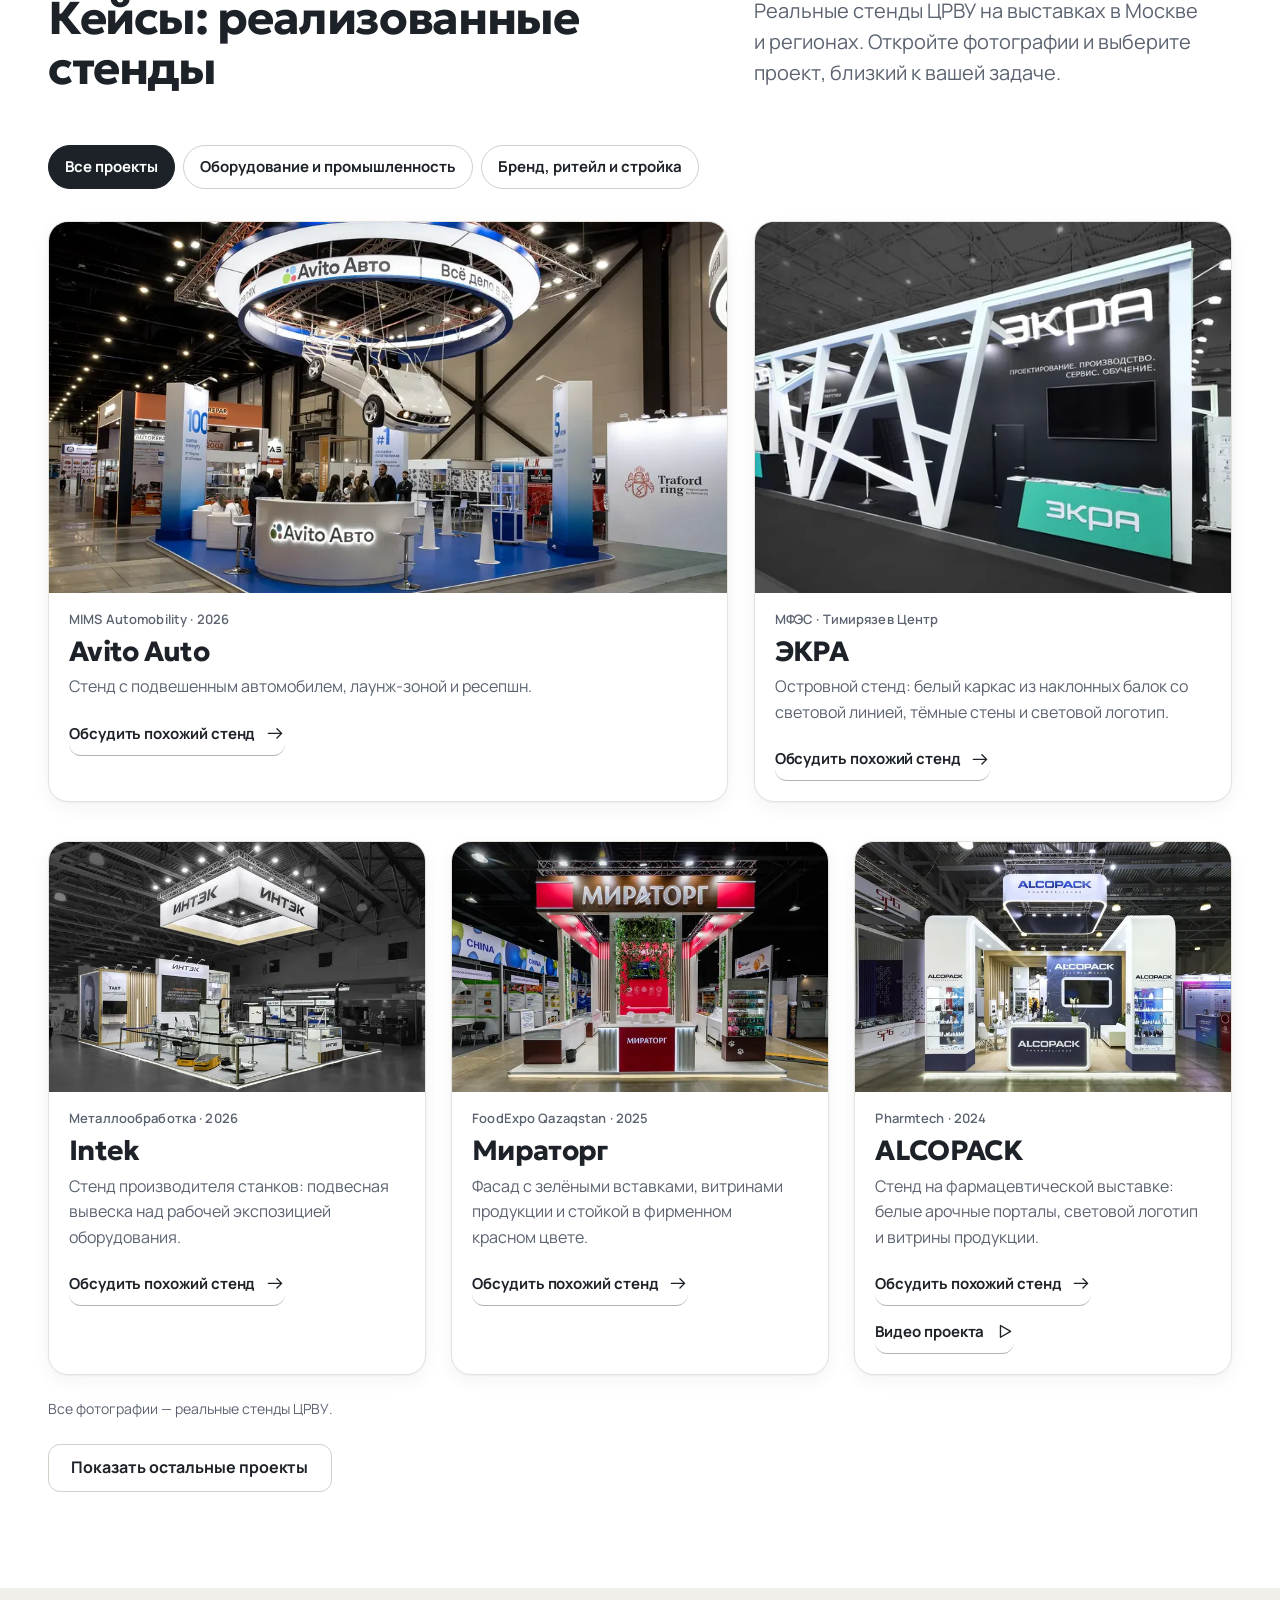
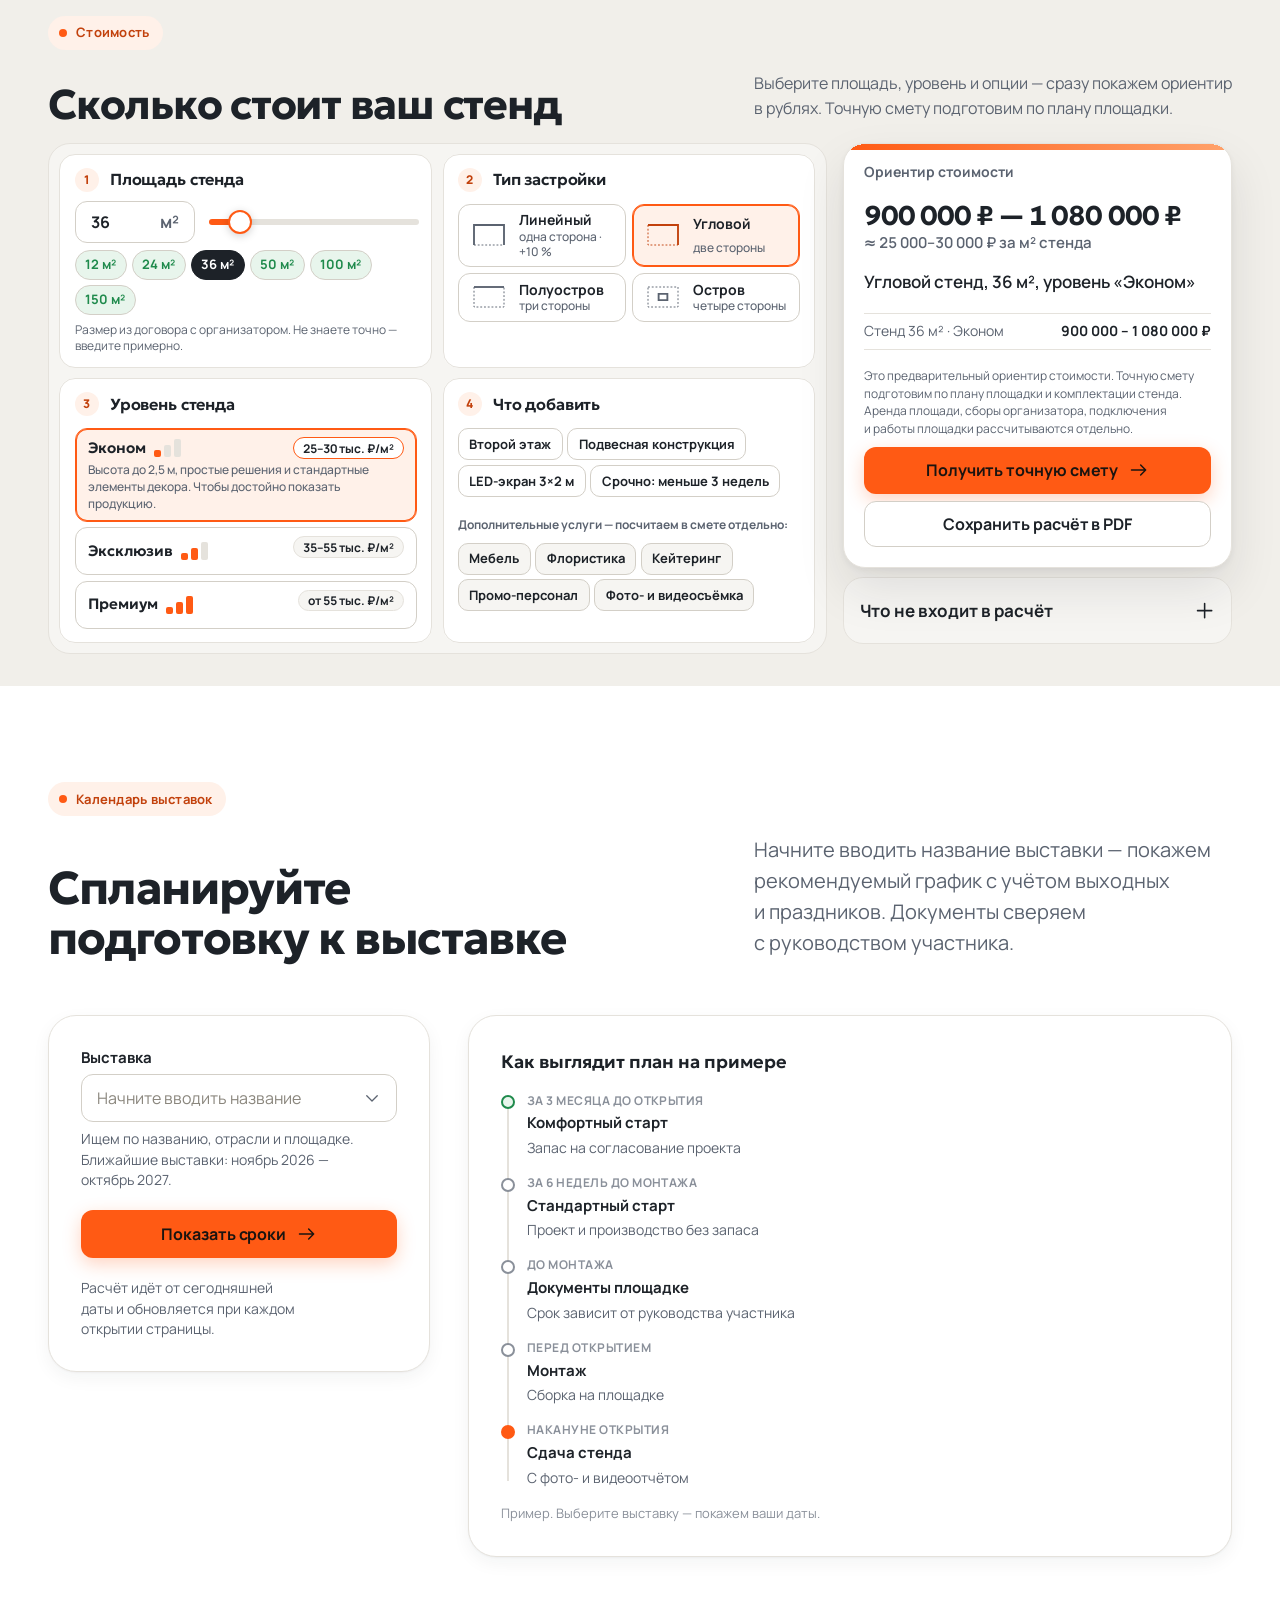
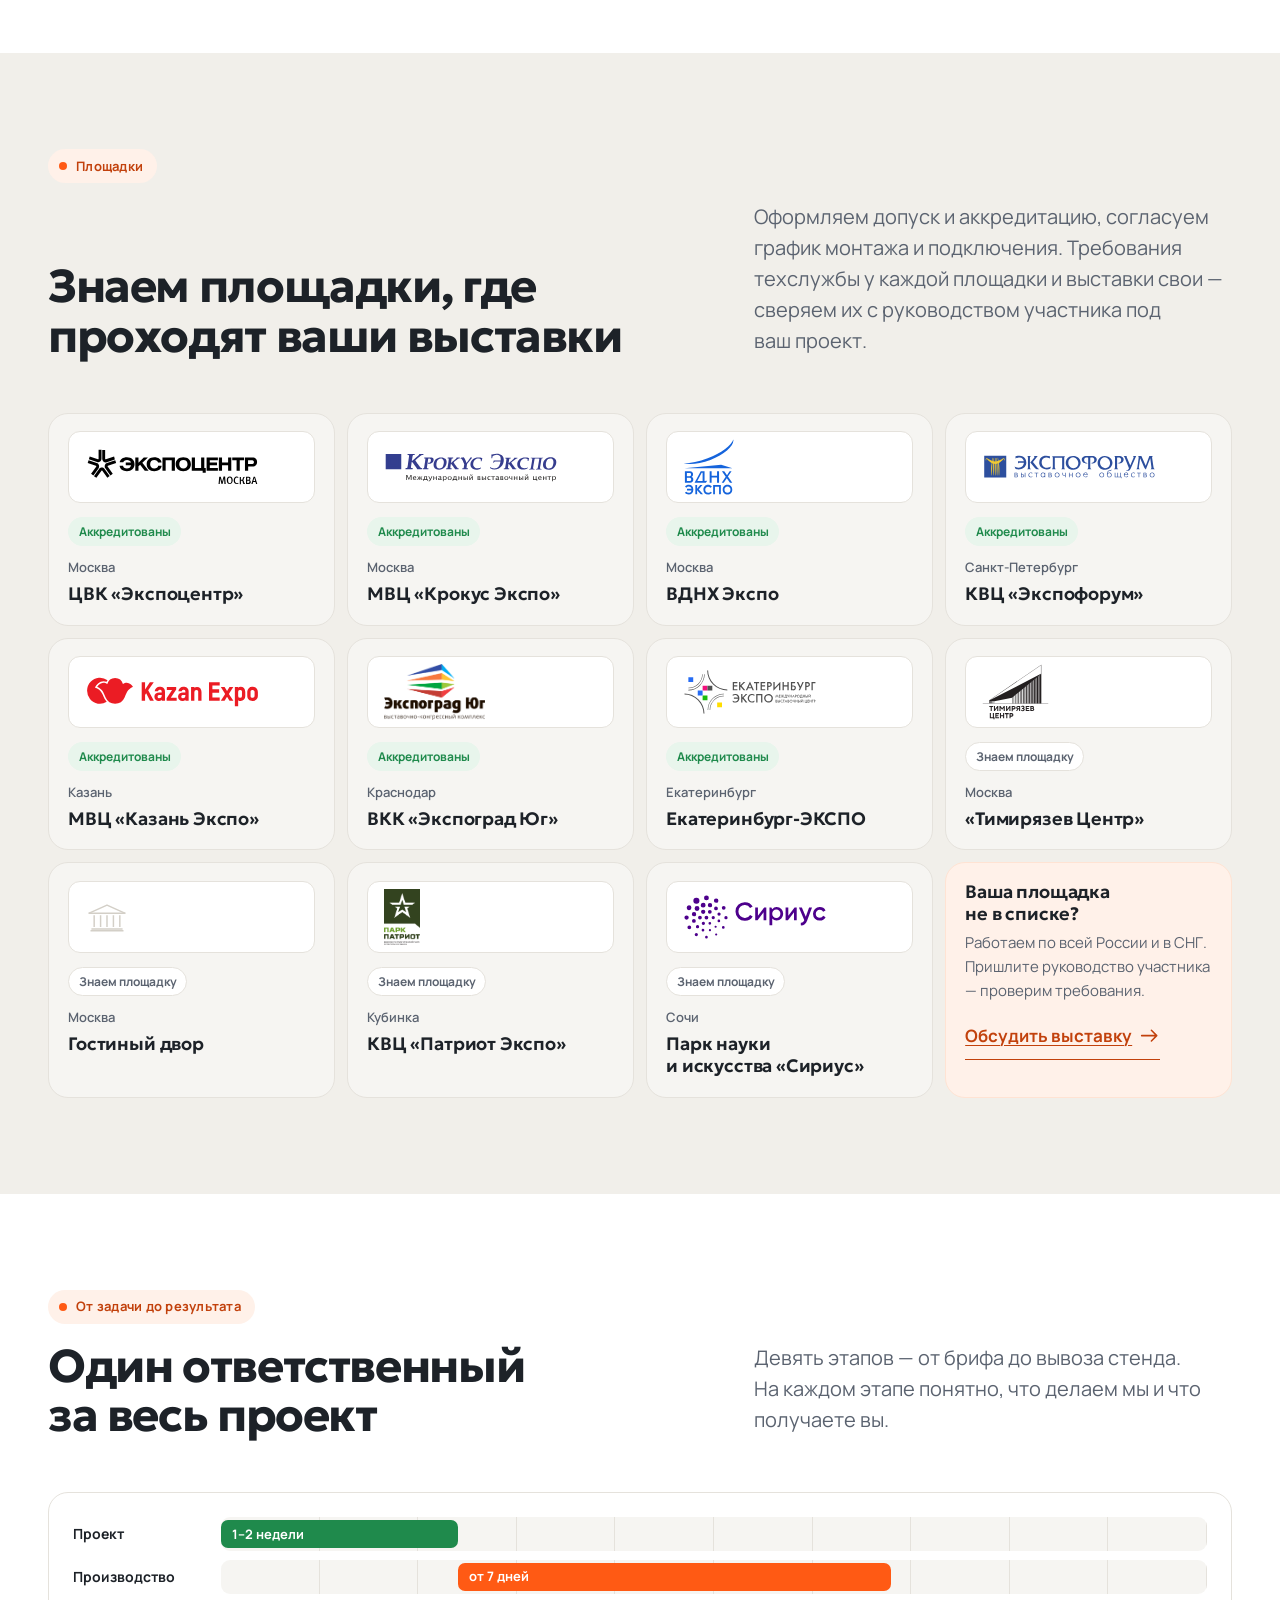
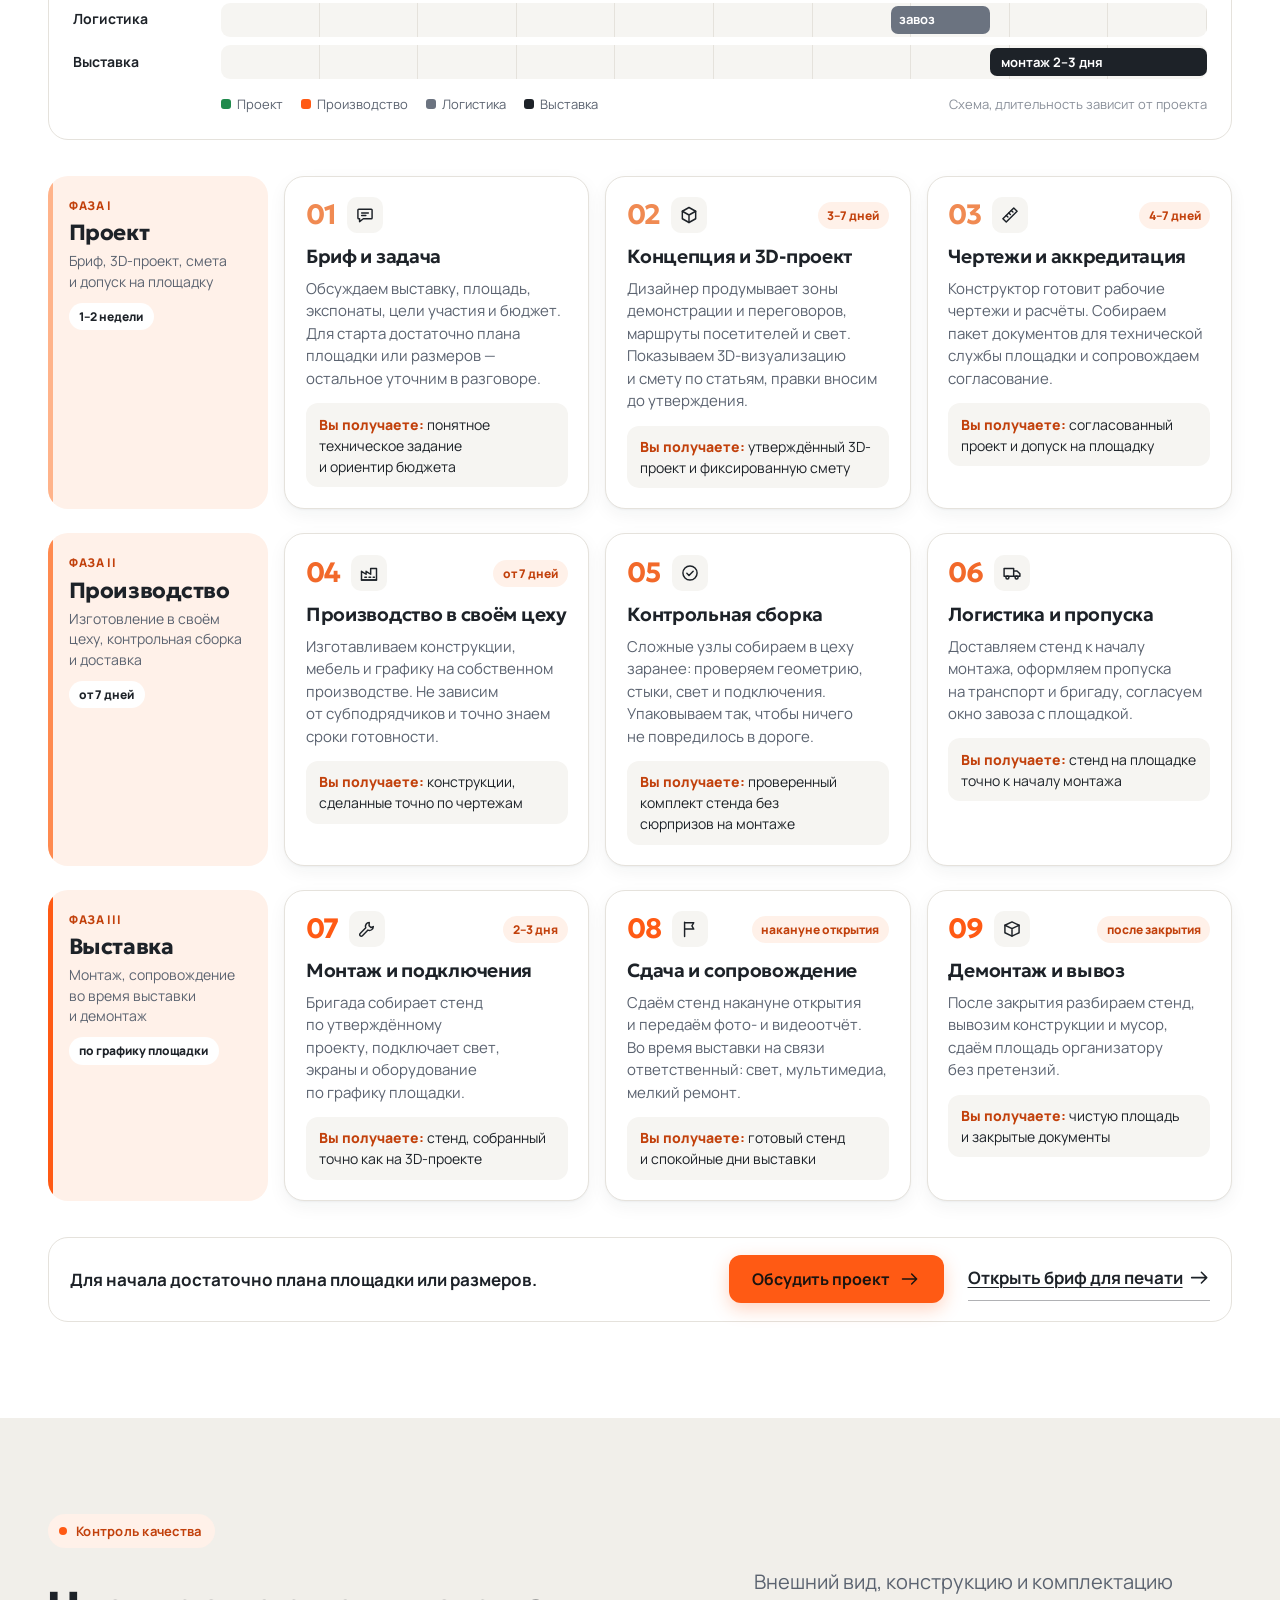
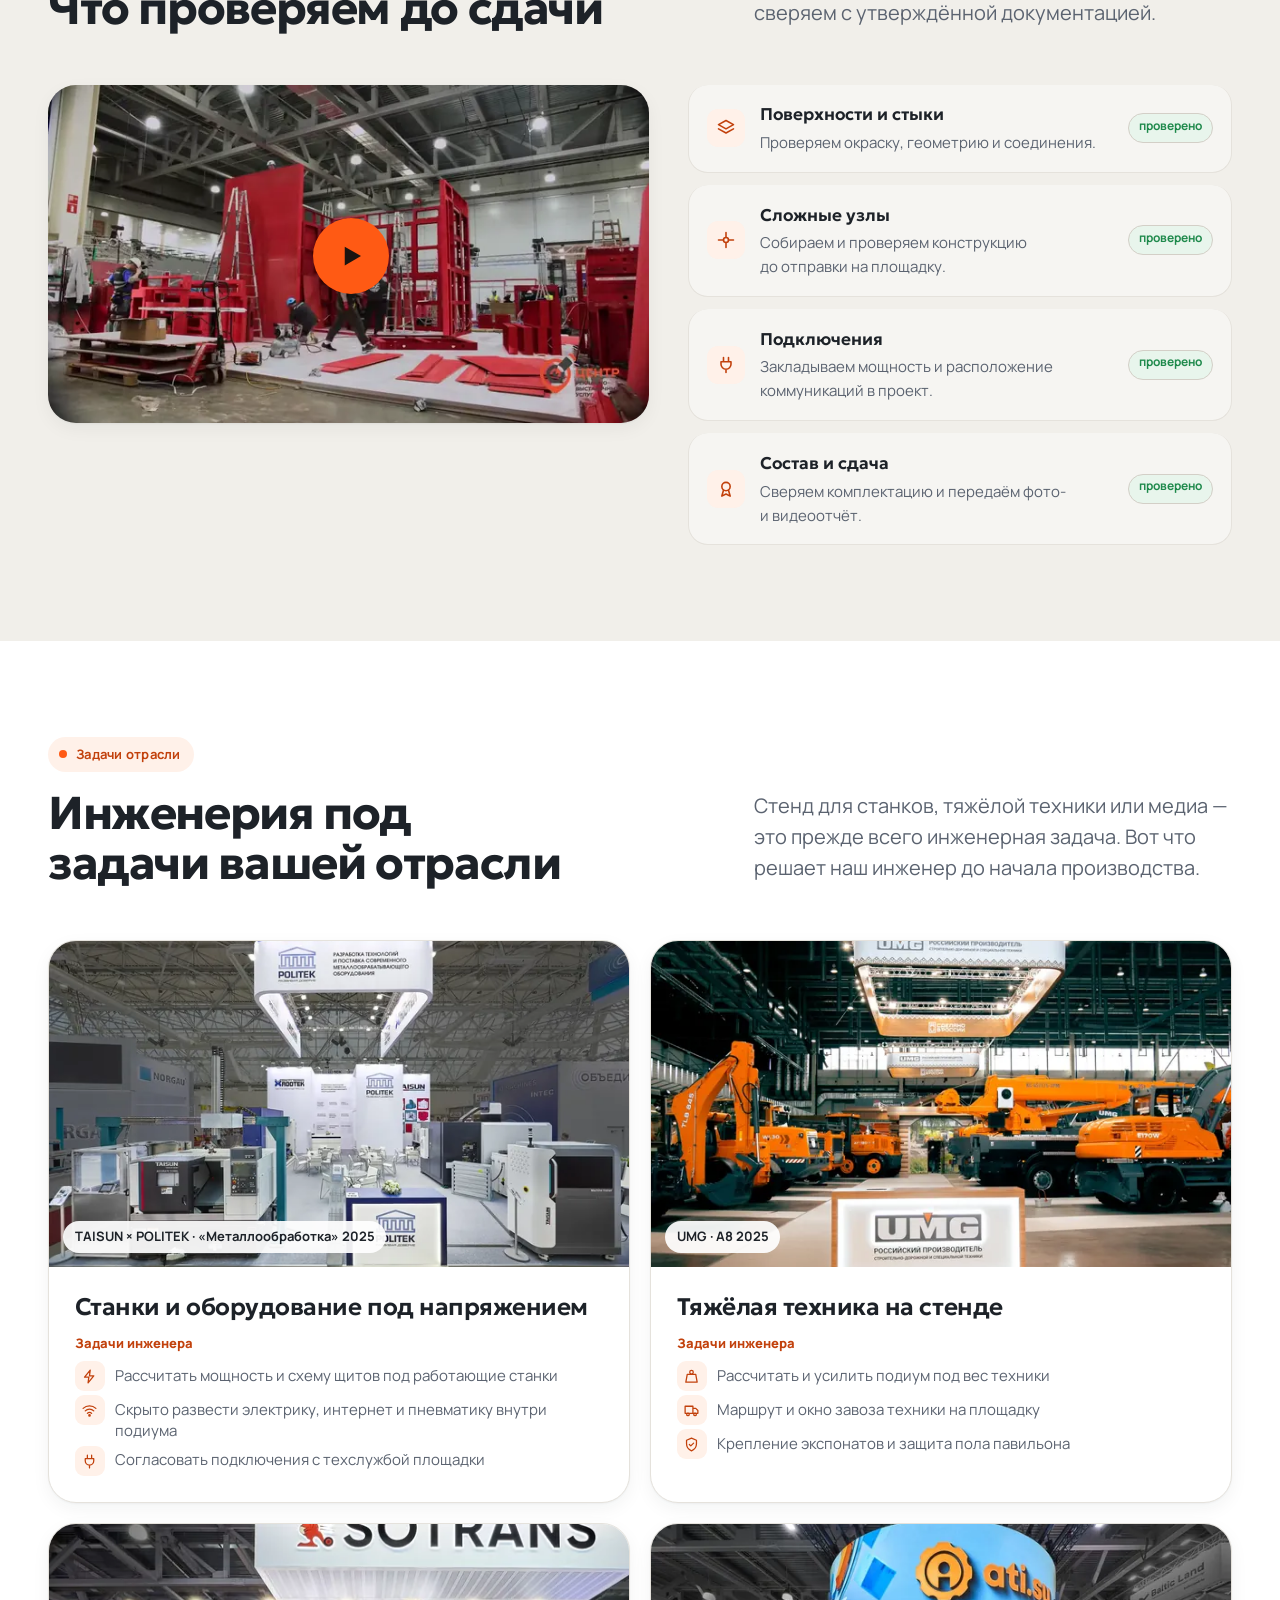
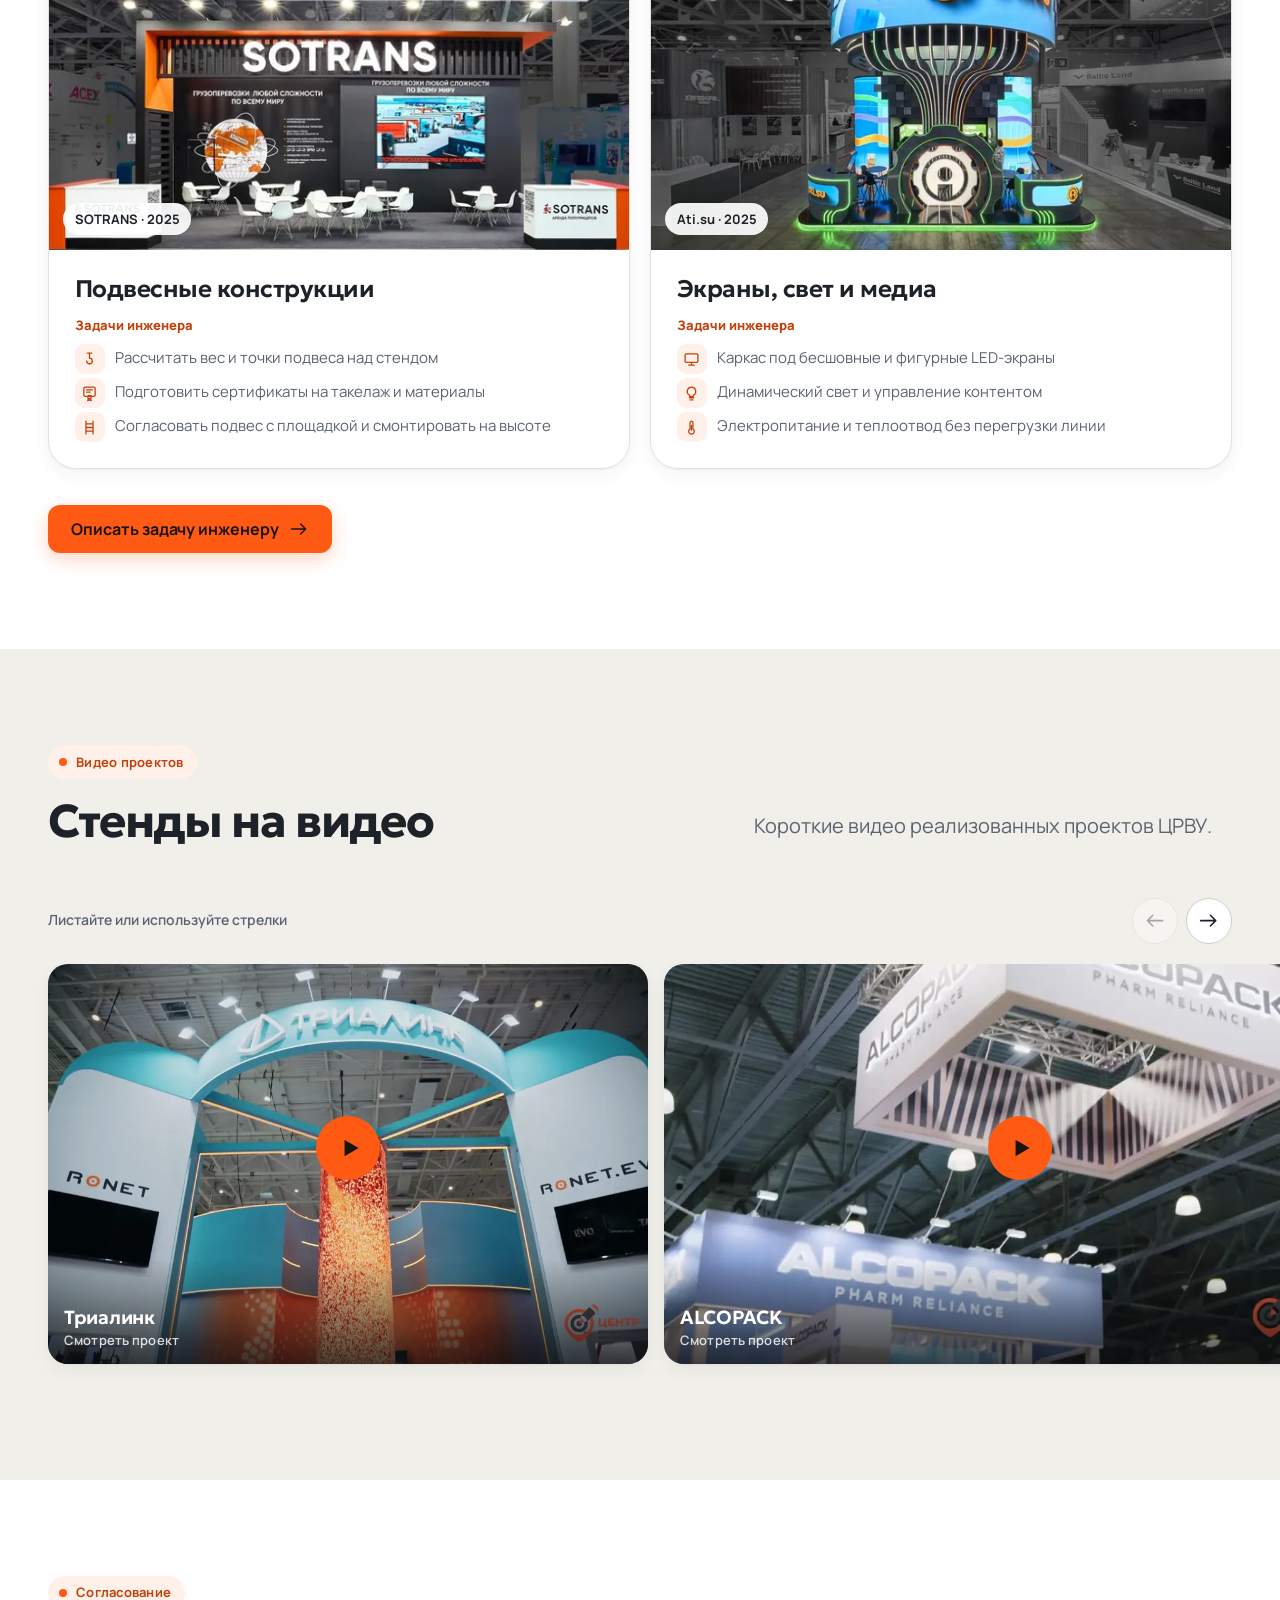
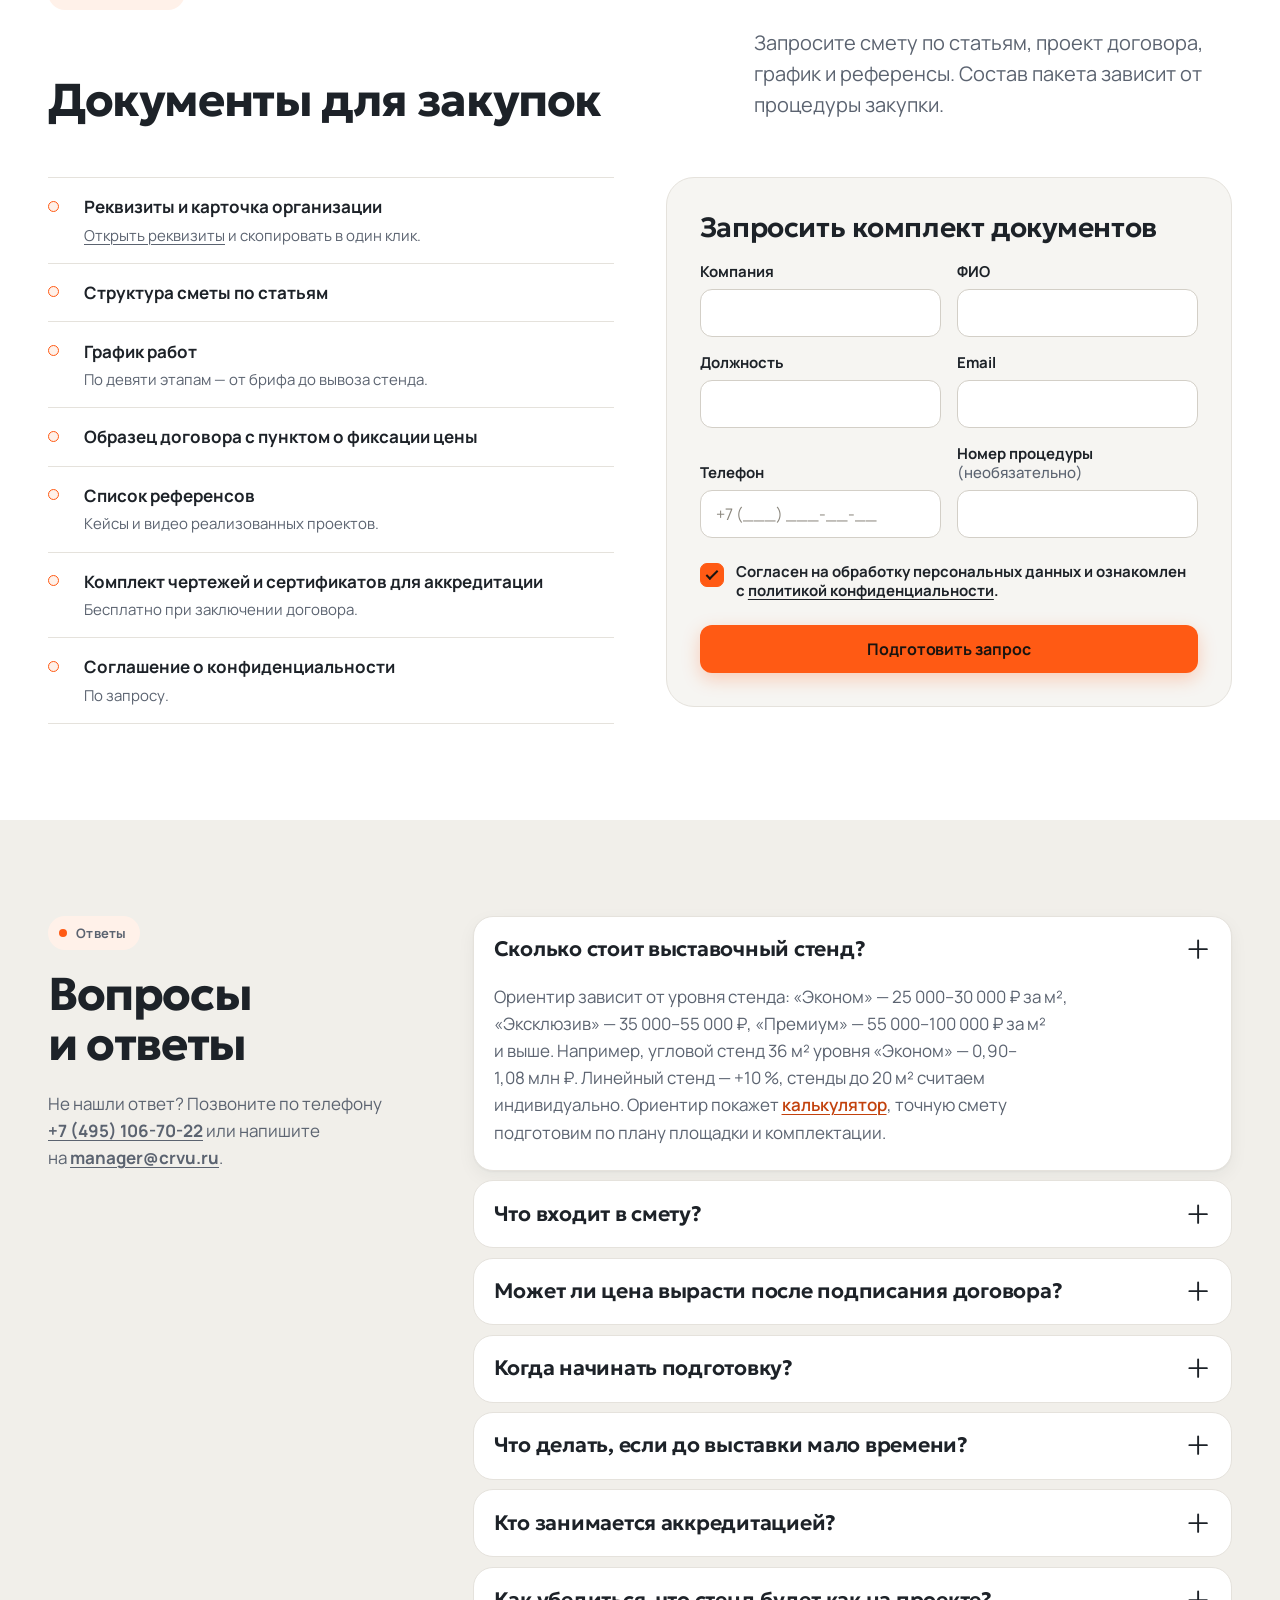
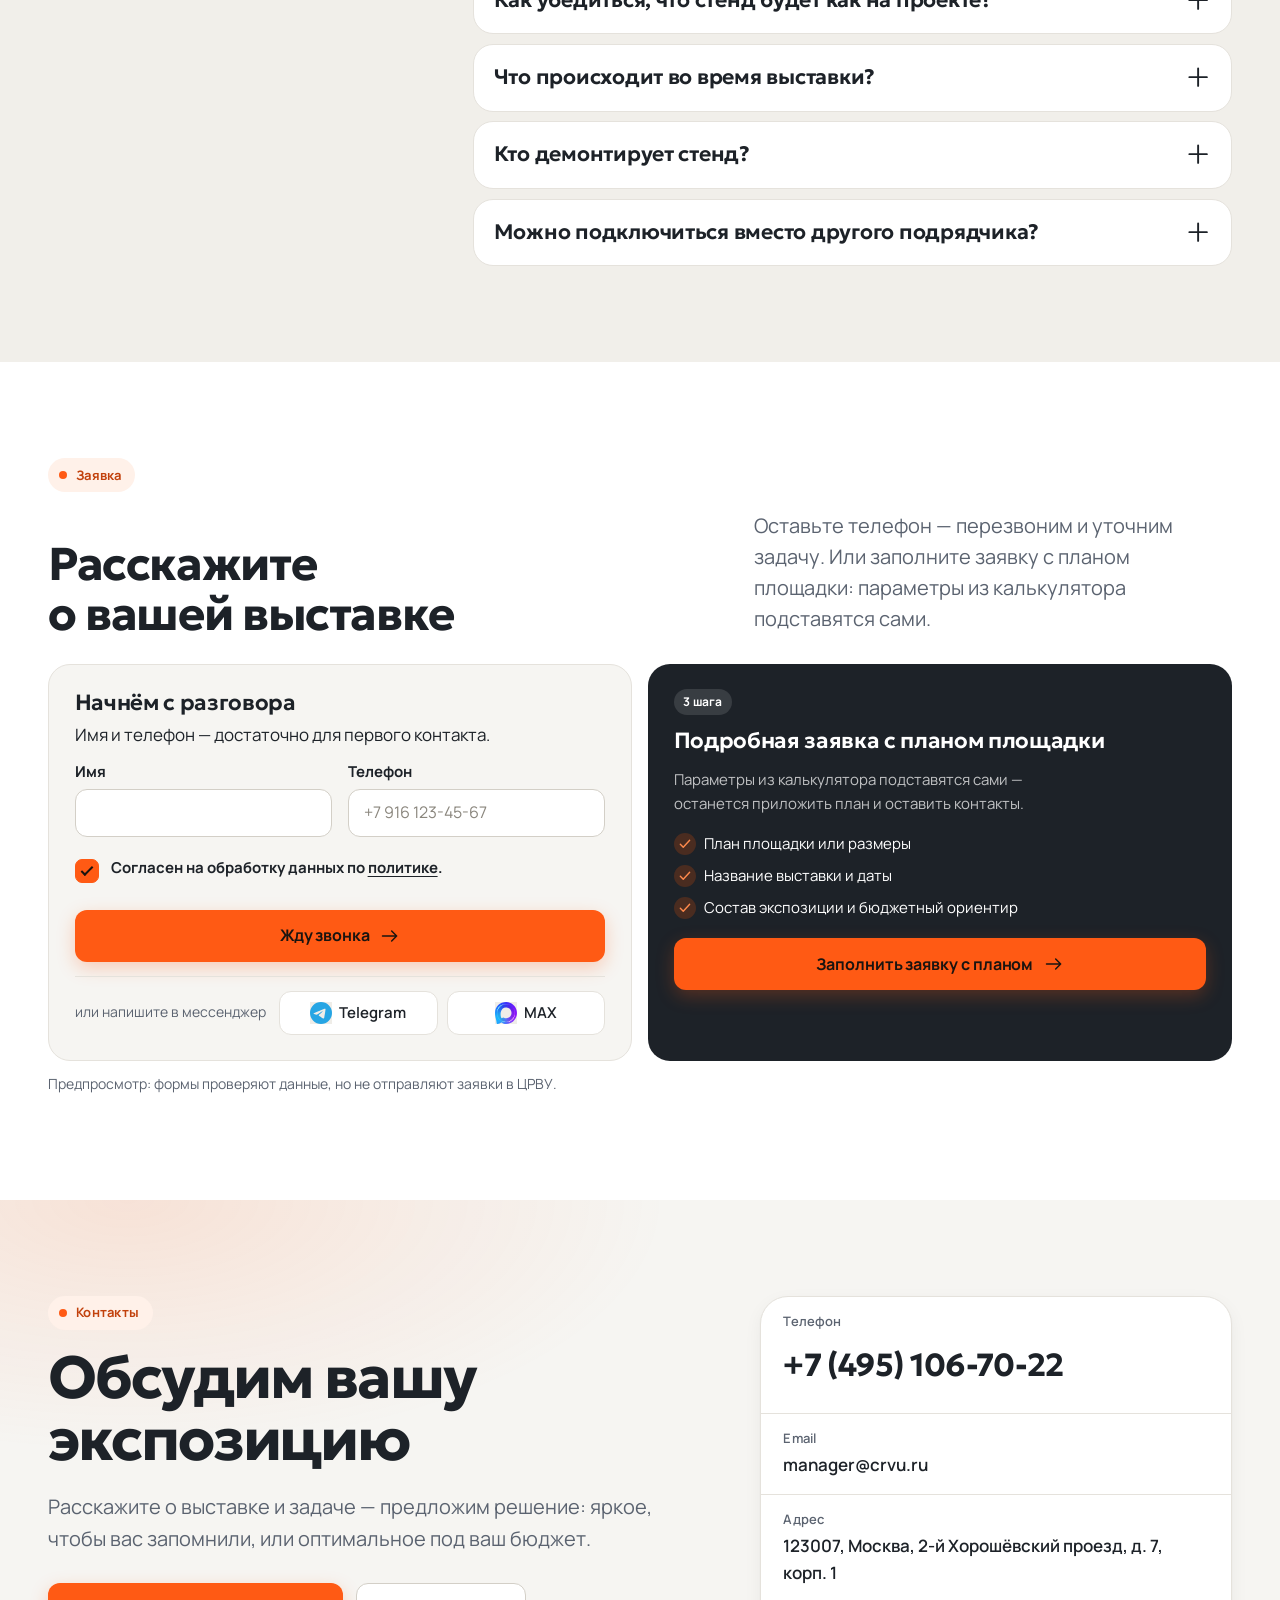
==== commit 4f582cde: "V6-20112026: площадки — только город, без павильонов и залов Co-authored-by: Perplexity <noreply@per" ====
--- a/index.html
+++ b/index.html
@@ -639,17 +639,17 @@
 <p class="sec__lead">Оформляем допуск и&nbsp;аккредитацию, согласуем график монтажа и&nbsp;подключения. Требования техслужбы у&nbsp;каждой площадки и&nbsp;выставки свои&nbsp;— сверяем их с&nbsp;руководством участника под ваш проект.</p>
 </header>
 <ul class="venues" role="list">
-<li class="venue"><span class="venue__logo"><img src="assets/v5/venues/expocentr.svg" alt="Логотип ЦВК «Экспоцентр»" loading="lazy" decoding="async"/></span><span class="venue__st venue__st--ok">Аккредитованы</span><p class="venue__city">Москва · Красная Пресня</p><h3>ЦВК «Экспоцентр»</h3><p class="venue__halls">Павильоны 1–8, Форум, Атриум</p></li>
-<li class="venue"><span class="venue__logo"><img src="assets/v5/venues/crocus.svg" alt="Логотип МВЦ «Крокус Экспо»" loading="lazy" decoding="async"/></span><span class="venue__st venue__st--ok">Аккредитованы</span><p class="venue__city">Москва · Красногорск</p><h3>МВЦ «Крокус Экспо»</h3><p class="venue__halls">Павильоны 1, 2, 3</p></li>
-<li class="venue"><span class="venue__logo"><img src="assets/v5/venues/vdnh-expo.svg" alt="Логотип КВЦ «ВДНХ Экспо»" loading="lazy" decoding="async"/></span><span class="venue__st venue__st--ok">Аккредитованы</span><p class="venue__city">Москва · Проспект Мира</p><h3>ВДНХ Экспо</h3><p class="venue__halls">Павильоны 75, 57, 55</p></li>
-<li class="venue"><span class="venue__logo"><img src="assets/v5/venues/expoforum.svg" alt="Логотип КВЦ «Экспофорум»" loading="lazy" decoding="async"/></span><span class="venue__st venue__st--ok">Аккредитованы</span><p class="venue__city">Санкт-Петербург</p><h3>КВЦ «Экспофорум»</h3><p class="venue__halls">Павильоны F, G, H</p></li>
-<li class="venue"><span class="venue__logo"><img src="assets/v5/venues/kazan-expo.svg" alt="Логотип МВЦ «Казань Экспо»" loading="lazy" decoding="async"/></span><span class="venue__st venue__st--ok">Аккредитованы</span><p class="venue__city">Казань</p><h3>МВЦ «Казань Экспо»</h3><p class="venue__halls">Кластеры A, B, C</p></li>
-<li class="venue"><span class="venue__logo"><img src="assets/v5/venues/expograd-yug.png" alt="Логотип ВКК «Экспоград Юг»" loading="lazy" decoding="async"/></span><span class="venue__st venue__st--ok">Аккредитованы</span><p class="venue__city">Краснодар</p><h3>ВКК «Экспоград Юг»</h3><p class="venue__halls">4 павильона, 50&nbsp;000&nbsp;м²</p></li>
-<li class="venue"><span class="venue__logo"><img src="assets/v5/venues/ekb-expo.svg" alt="Логотип МВЦ «Екатеринбург-ЭКСПО»" loading="lazy" decoding="async"/></span><span class="venue__st venue__st--ok">Аккредитованы</span><p class="venue__city">Екатеринбург</p><h3>Екатеринбург-ЭКСПО</h3><p class="venue__halls">Павильоны 1–4, конгресс-центр</p></li>
-<li class="venue"><span class="venue__logo"><img src="assets/v5/venues/timiryazev.svg" alt="Логотип «Тимирязев Центра»" loading="lazy" decoding="async"/></span><span class="venue__st">Знаем площадку</span><p class="venue__city">Москва · Верхняя аллея</p><h3>«Тимирязев Центр»</h3><p class="venue__halls">3 выставочных зала, конгресс-зона</p></li>
-<li class="venue"><span aria-hidden="true" class="venue__logo venue__logo--none"><svg viewBox="0 0 48 32" fill="none" stroke="currentColor" stroke-width="1.6" stroke-linejoin="round"><path d="M4 12 24 3l20 9"/><path d="M4 12h40M7 29h34M6 31h36"/><path d="M10 14v13M17 14v13M24 14v13M31 14v13M38 14v13"/></svg></span><span class="venue__st">Знаем площадку</span><p class="venue__city">Москва · Ильинка</p><h3>Гостиный двор</h3><p class="venue__halls">Исторический атриум под стеклянной кровлей</p></li>
-<li class="venue"><span class="venue__logo"><img src="assets/v5/venues/patriot.png" alt="Логотип парка «Патриот»" loading="lazy" decoding="async"/></span><span class="venue__st">Знаем площадку</span><p class="venue__city">Московская область · Кубинка</p><h3>КВЦ «Патриот Экспо»</h3><p class="venue__halls">4 павильона и&nbsp;конгресс-центр</p></li>
-<li class="venue"><span class="venue__logo"><img src="assets/v5/venues/sirius.svg" alt="Логотип «Сириус»" loading="lazy" decoding="async"/></span><span class="venue__st">Знаем площадку</span><p class="venue__city">Сочи · Сириус</p><h3>Парк науки и&nbsp;искусства «Сириус»</h3><p class="venue__halls">Научные, выставочные и&nbsp;событийные пространства</p></li>
+<li class="venue"><span class="venue__logo"><img src="assets/v5/venues/expocentr.svg" alt="Логотип ЦВК «Экспоцентр»" loading="lazy" decoding="async"/></span><span class="venue__st venue__st--ok">Аккредитованы</span><p class="venue__city">Москва</p><h3>ЦВК «Экспоцентр»</h3></li>
+<li class="venue"><span class="venue__logo"><img src="assets/v5/venues/crocus.svg" alt="Логотип МВЦ «Крокус Экспо»" loading="lazy" decoding="async"/></span><span class="venue__st venue__st--ok">Аккредитованы</span><p class="venue__city">Москва</p><h3>МВЦ «Крокус Экспо»</h3></li>
+<li class="venue"><span class="venue__logo"><img src="assets/v5/venues/vdnh-expo.svg" alt="Логотип КВЦ «ВДНХ Экспо»" loading="lazy" decoding="async"/></span><span class="venue__st venue__st--ok">Аккредитованы</span><p class="venue__city">Москва</p><h3>ВДНХ Экспо</h3></li>
+<li class="venue"><span class="venue__logo"><img src="assets/v5/venues/expoforum.svg" alt="Логотип КВЦ «Экспофорум»" loading="lazy" decoding="async"/></span><span class="venue__st venue__st--ok">Аккредитованы</span><p class="venue__city">Санкт-Петербург</p><h3>КВЦ «Экспофорум»</h3></li>
+<li class="venue"><span class="venue__logo"><img src="assets/v5/venues/kazan-expo.svg" alt="Логотип МВЦ «Казань Экспо»" loading="lazy" decoding="async"/></span><span class="venue__st venue__st--ok">Аккредитованы</span><p class="venue__city">Казань</p><h3>МВЦ «Казань Экспо»</h3></li>
+<li class="venue"><span class="venue__logo"><img src="assets/v5/venues/expograd-yug.png" alt="Логотип ВКК «Экспоград Юг»" loading="lazy" decoding="async"/></span><span class="venue__st venue__st--ok">Аккредитованы</span><p class="venue__city">Краснодар</p><h3>ВКК «Экспоград Юг»</h3></li>
+<li class="venue"><span class="venue__logo"><img src="assets/v5/venues/ekb-expo.svg" alt="Логотип МВЦ «Екатеринбург-ЭКСПО»" loading="lazy" decoding="async"/></span><span class="venue__st venue__st--ok">Аккредитованы</span><p class="venue__city">Екатеринбург</p><h3>Екатеринбург-ЭКСПО</h3></li>
+<li class="venue"><span class="venue__logo"><img src="assets/v5/venues/timiryazev.svg" alt="Логотип «Тимирязев Центра»" loading="lazy" decoding="async"/></span><span class="venue__st">Знаем площадку</span><p class="venue__city">Москва</p><h3>«Тимирязев Центр»</h3></li>
+<li class="venue"><span aria-hidden="true" class="venue__logo venue__logo--none"><svg viewBox="0 0 48 32" fill="none" stroke="currentColor" stroke-width="1.6" stroke-linejoin="round"><path d="M4 12 24 3l20 9"/><path d="M4 12h40M7 29h34M6 31h36"/><path d="M10 14v13M17 14v13M24 14v13M31 14v13M38 14v13"/></svg></span><span class="venue__st">Знаем площадку</span><p class="venue__city">Москва</p><h3>Гостиный двор</h3></li>
+<li class="venue"><span class="venue__logo"><img src="assets/v5/venues/patriot.png" alt="Логотип парка «Патриот»" loading="lazy" decoding="async"/></span><span class="venue__st">Знаем площадку</span><p class="venue__city">Кубинка</p><h3>КВЦ «Патриот Экспо»</h3></li>
+<li class="venue"><span class="venue__logo"><img src="assets/v5/venues/sirius.svg" alt="Логотип «Сириус»" loading="lazy" decoding="async"/></span><span class="venue__st">Знаем площадку</span><p class="venue__city">Сочи</p><h3>Парк науки и&nbsp;искусства «Сириус»</h3></li>
 <li class="venue venue--more"><h3>Ваша площадка не&nbsp;в&nbsp;списке?</h3><p>Работаем по&nbsp;всей России и&nbsp;в&nbsp;СНГ. Пришлите руководство участника — проверим требования.</p><a class="link-arrow" href="#quiz">Обсудить выставку <svg aria-hidden="true" class="ico"><use href="#i-arrow"></use></svg></a></li>
 </ul>
 </div>
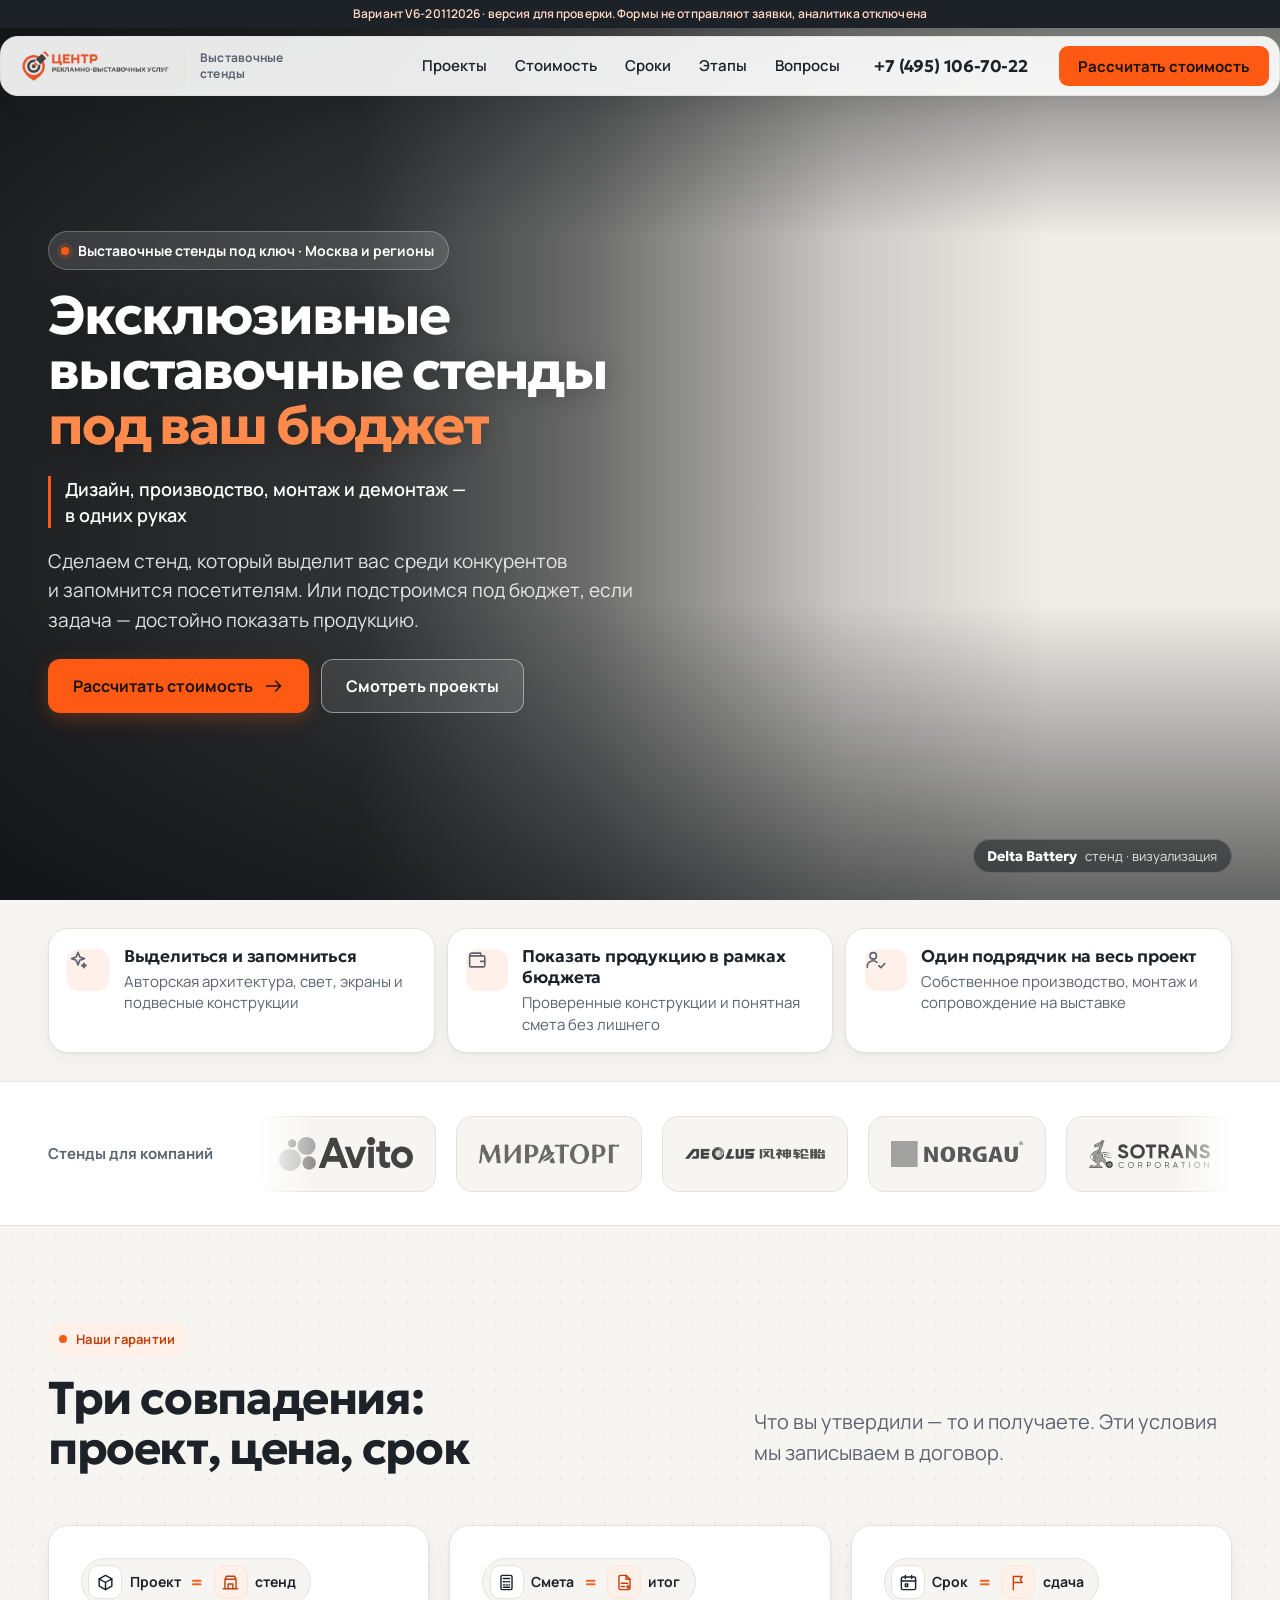
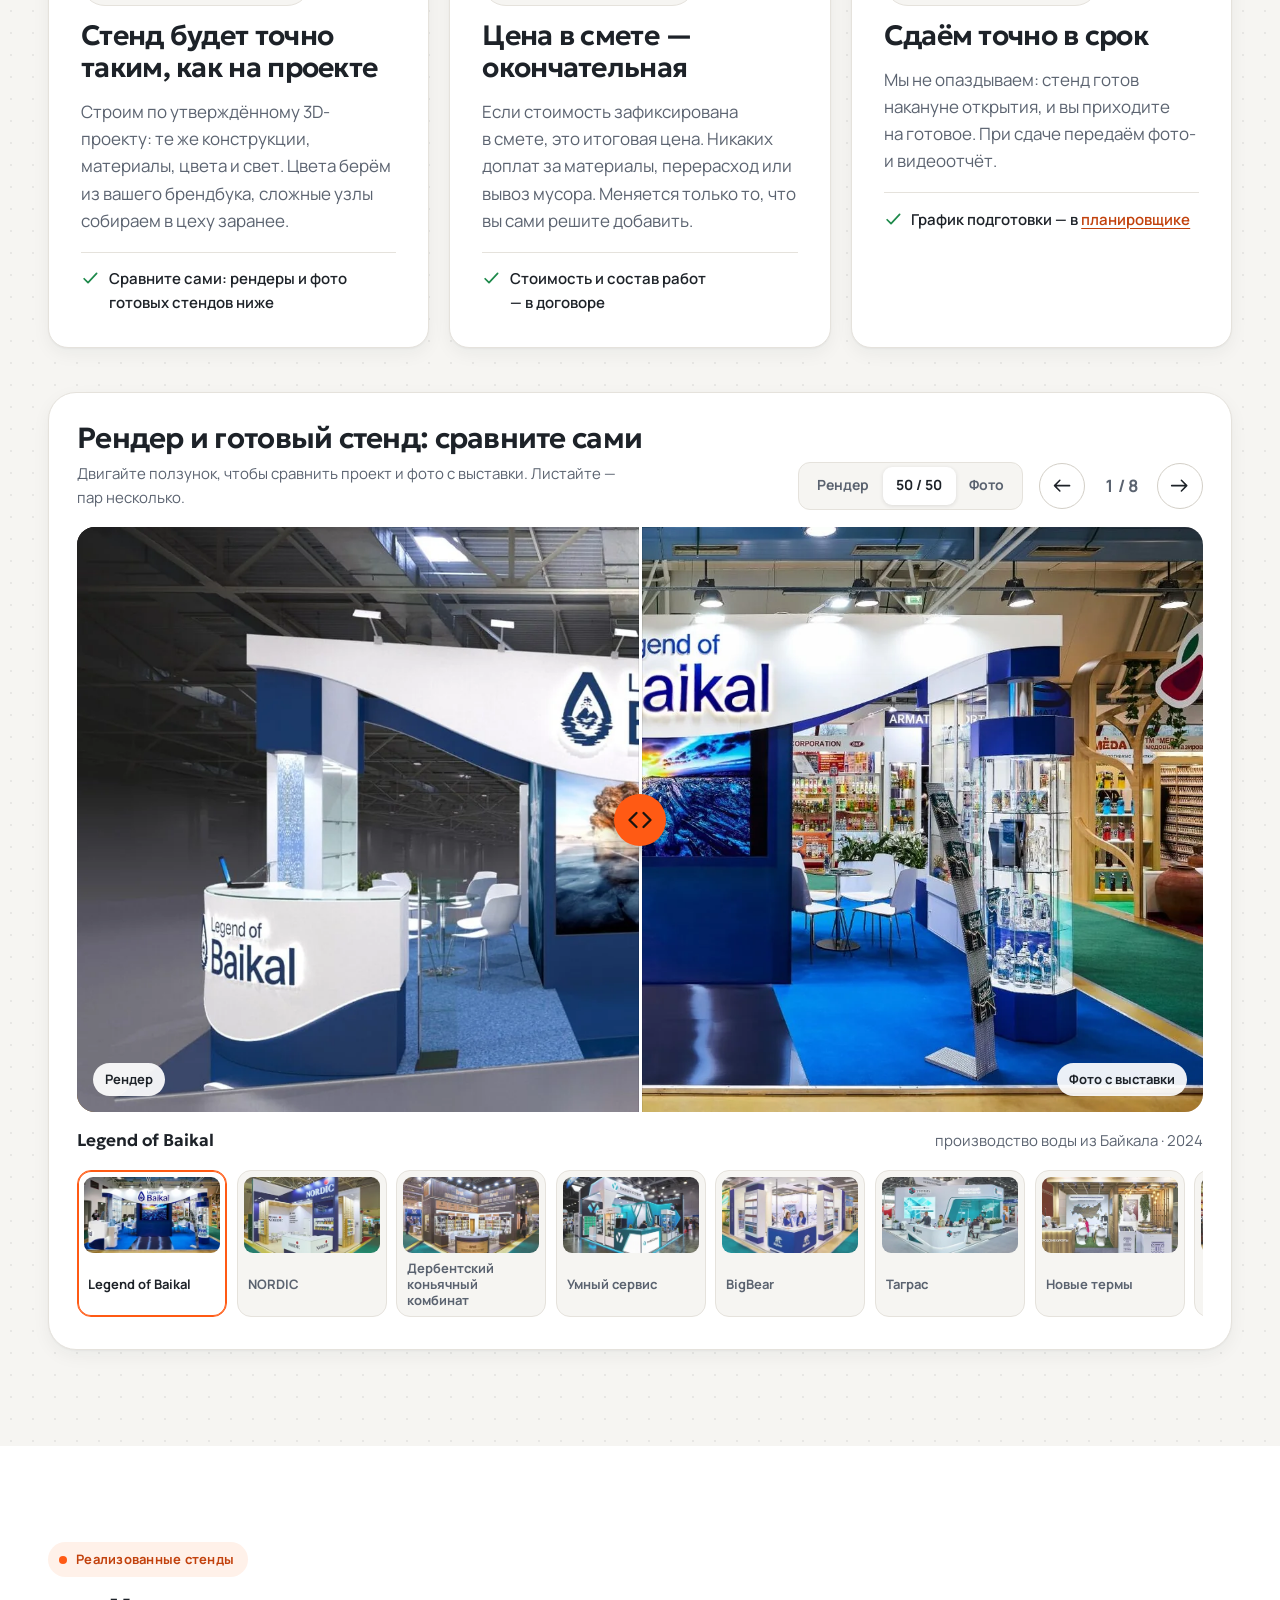
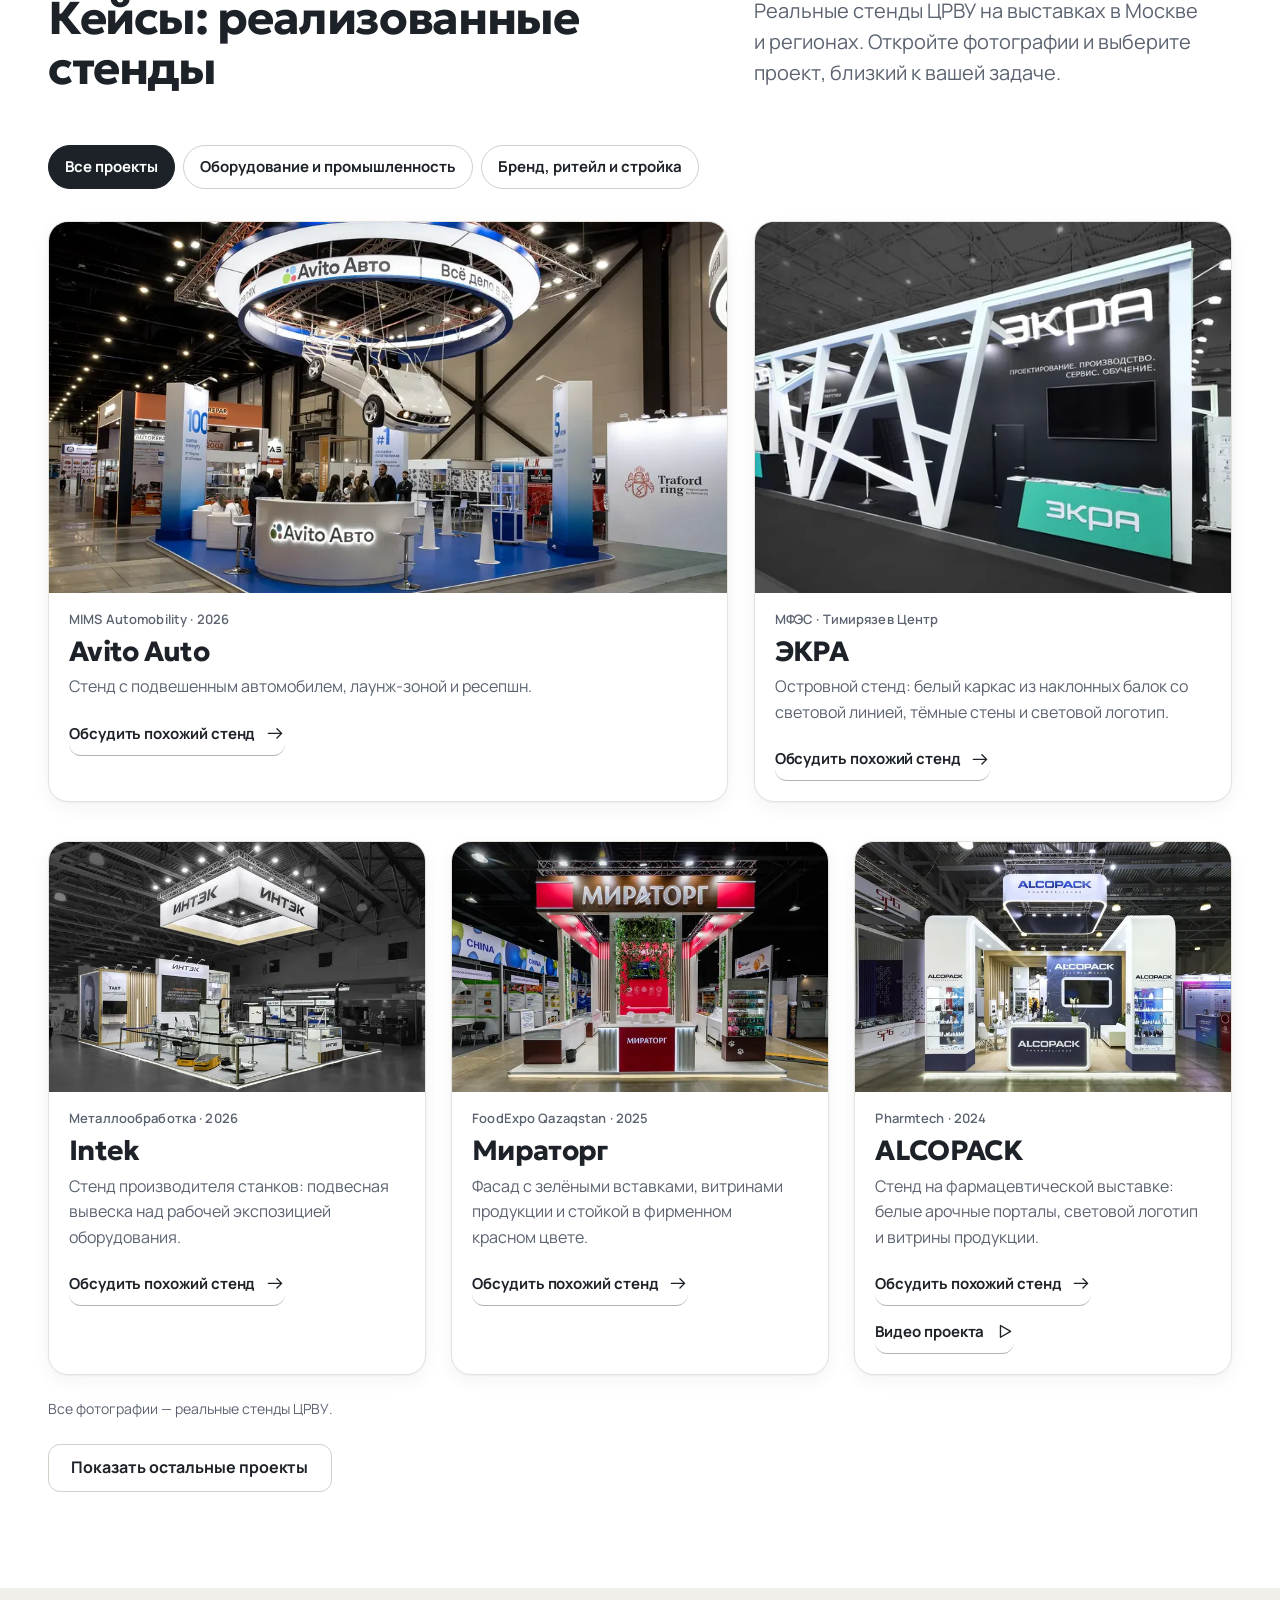
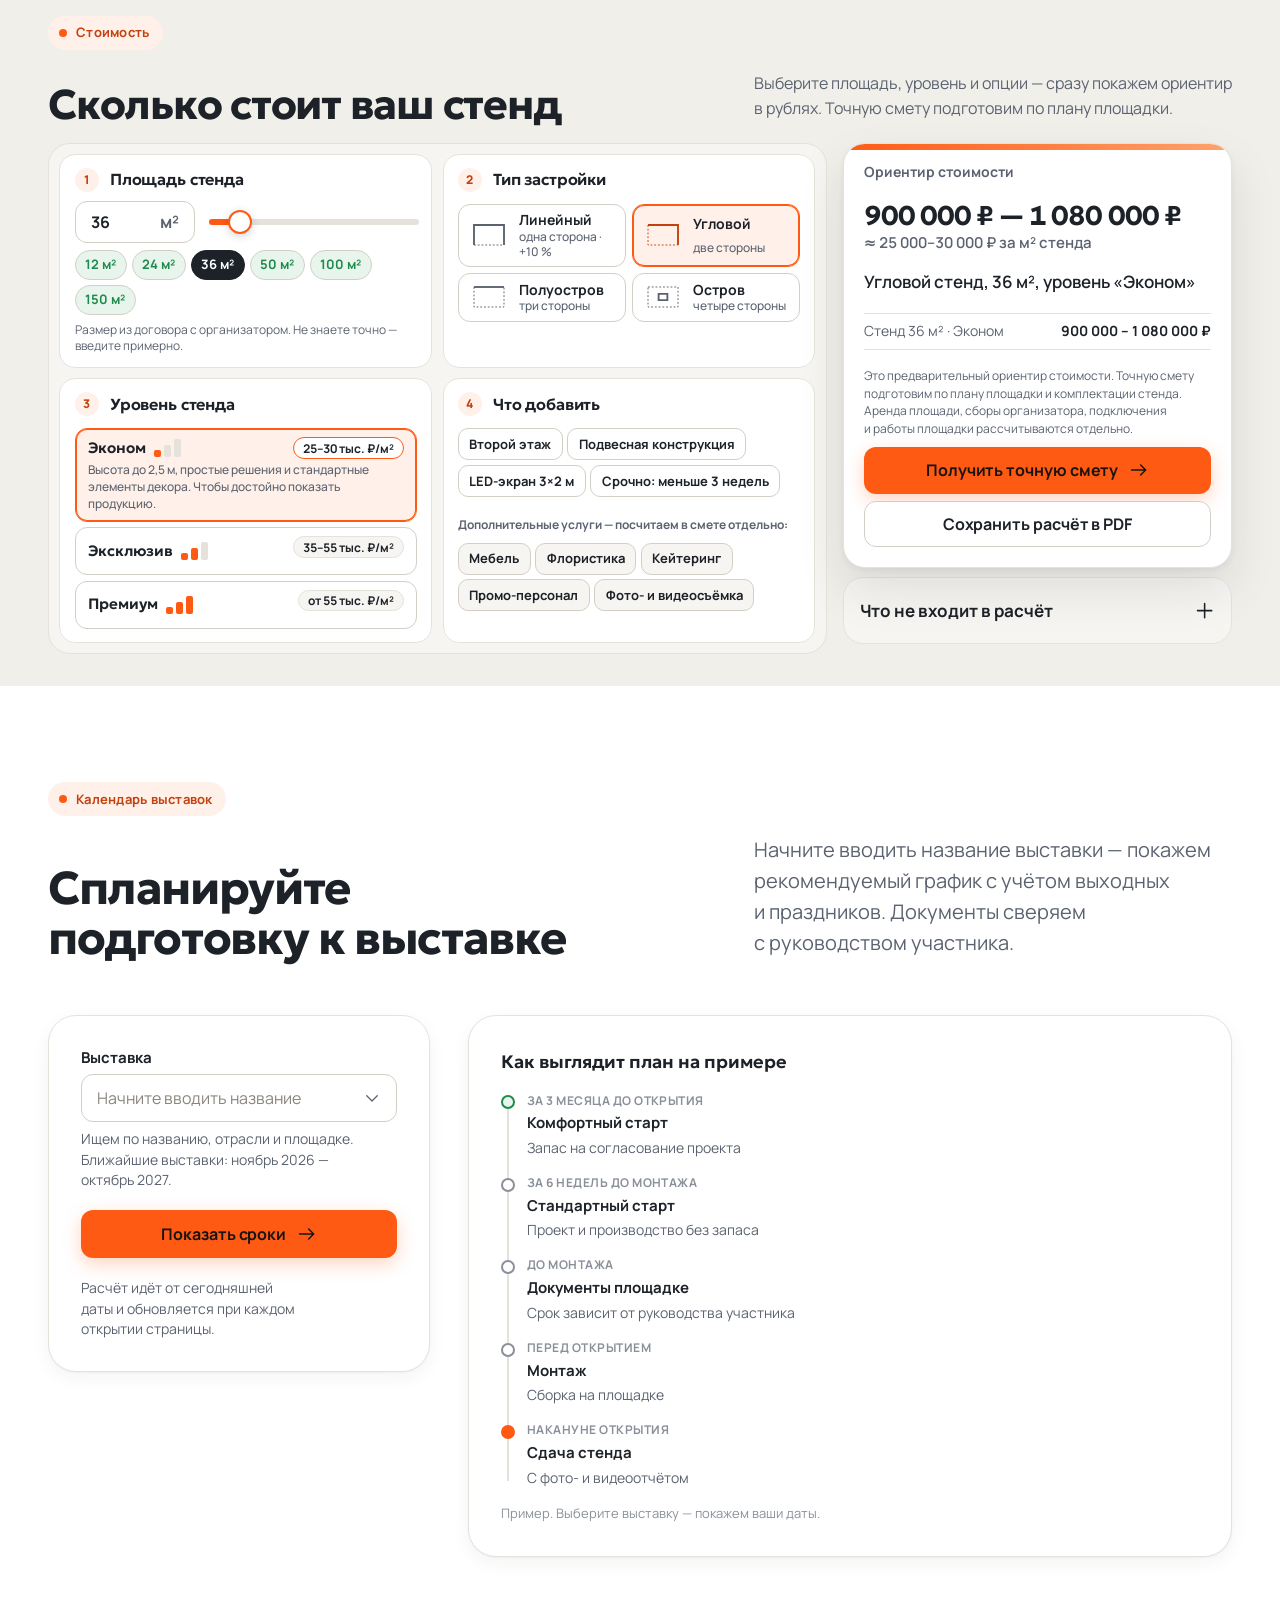
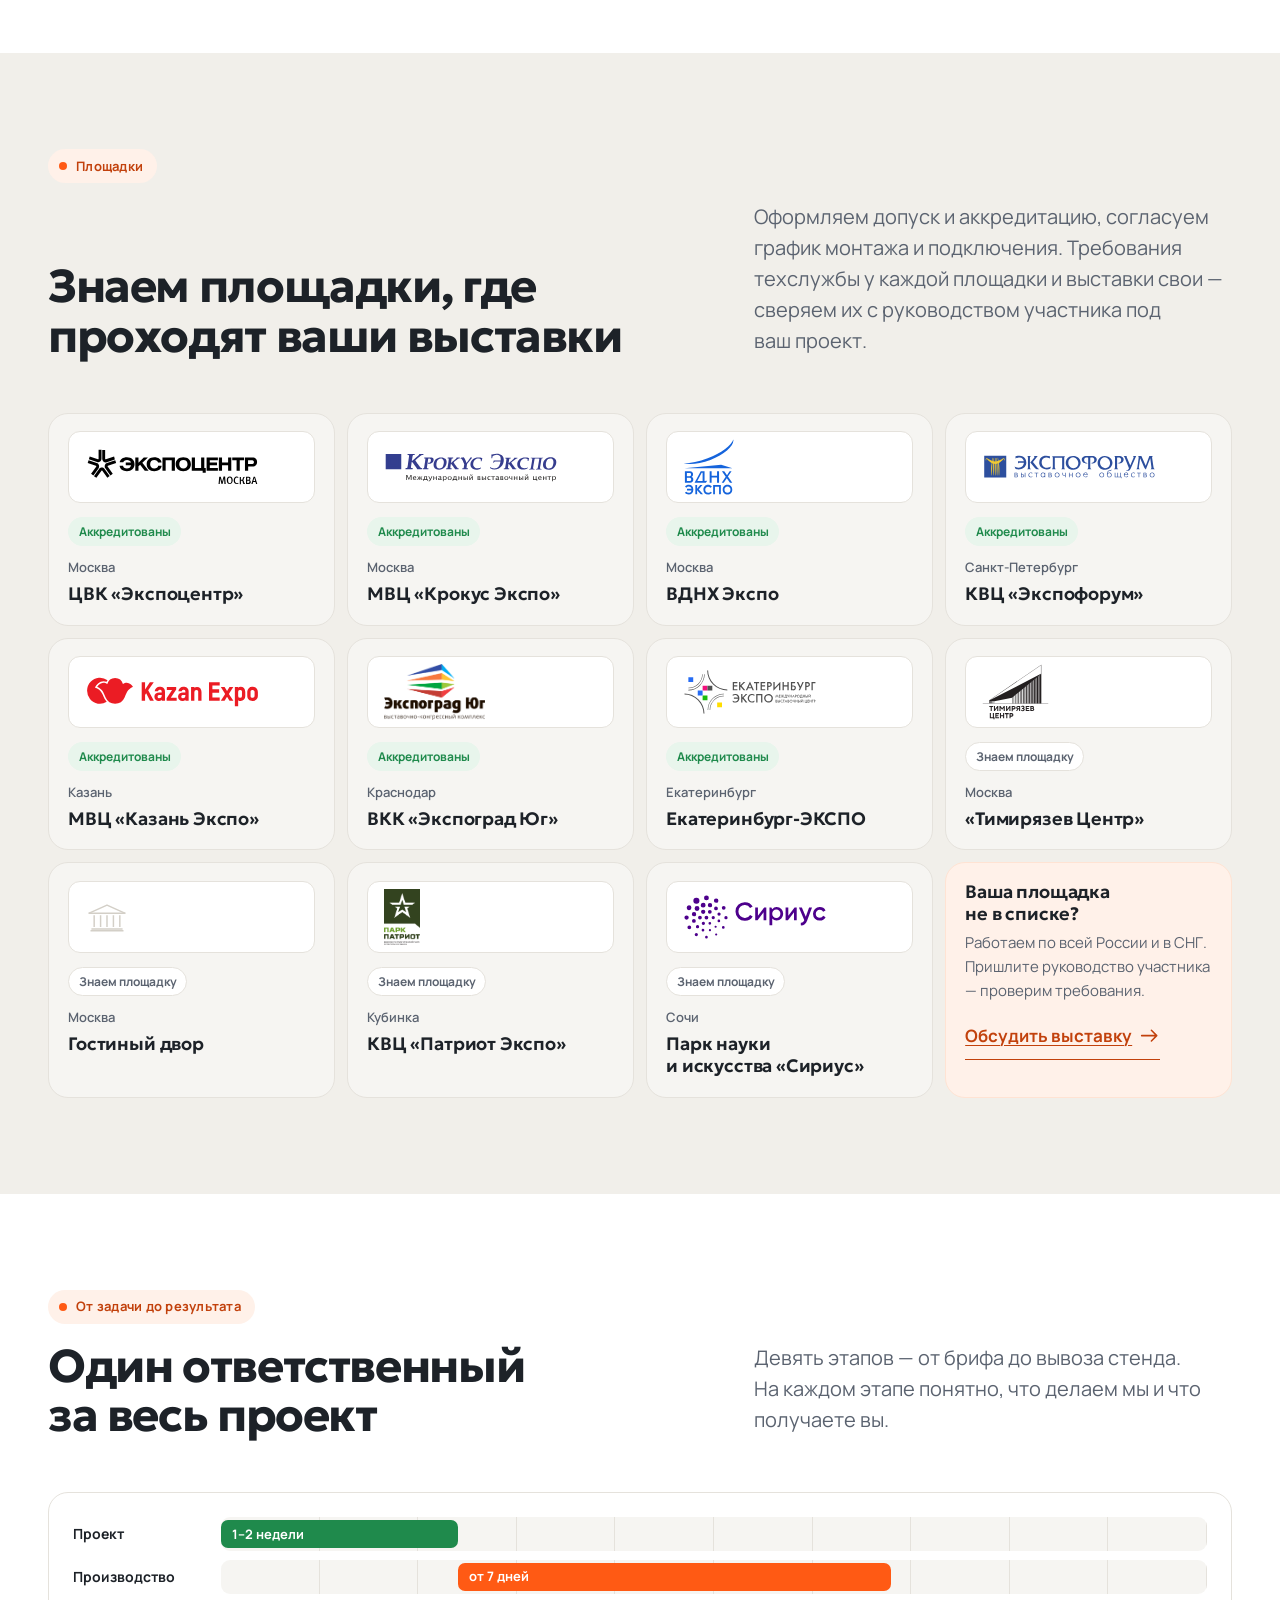
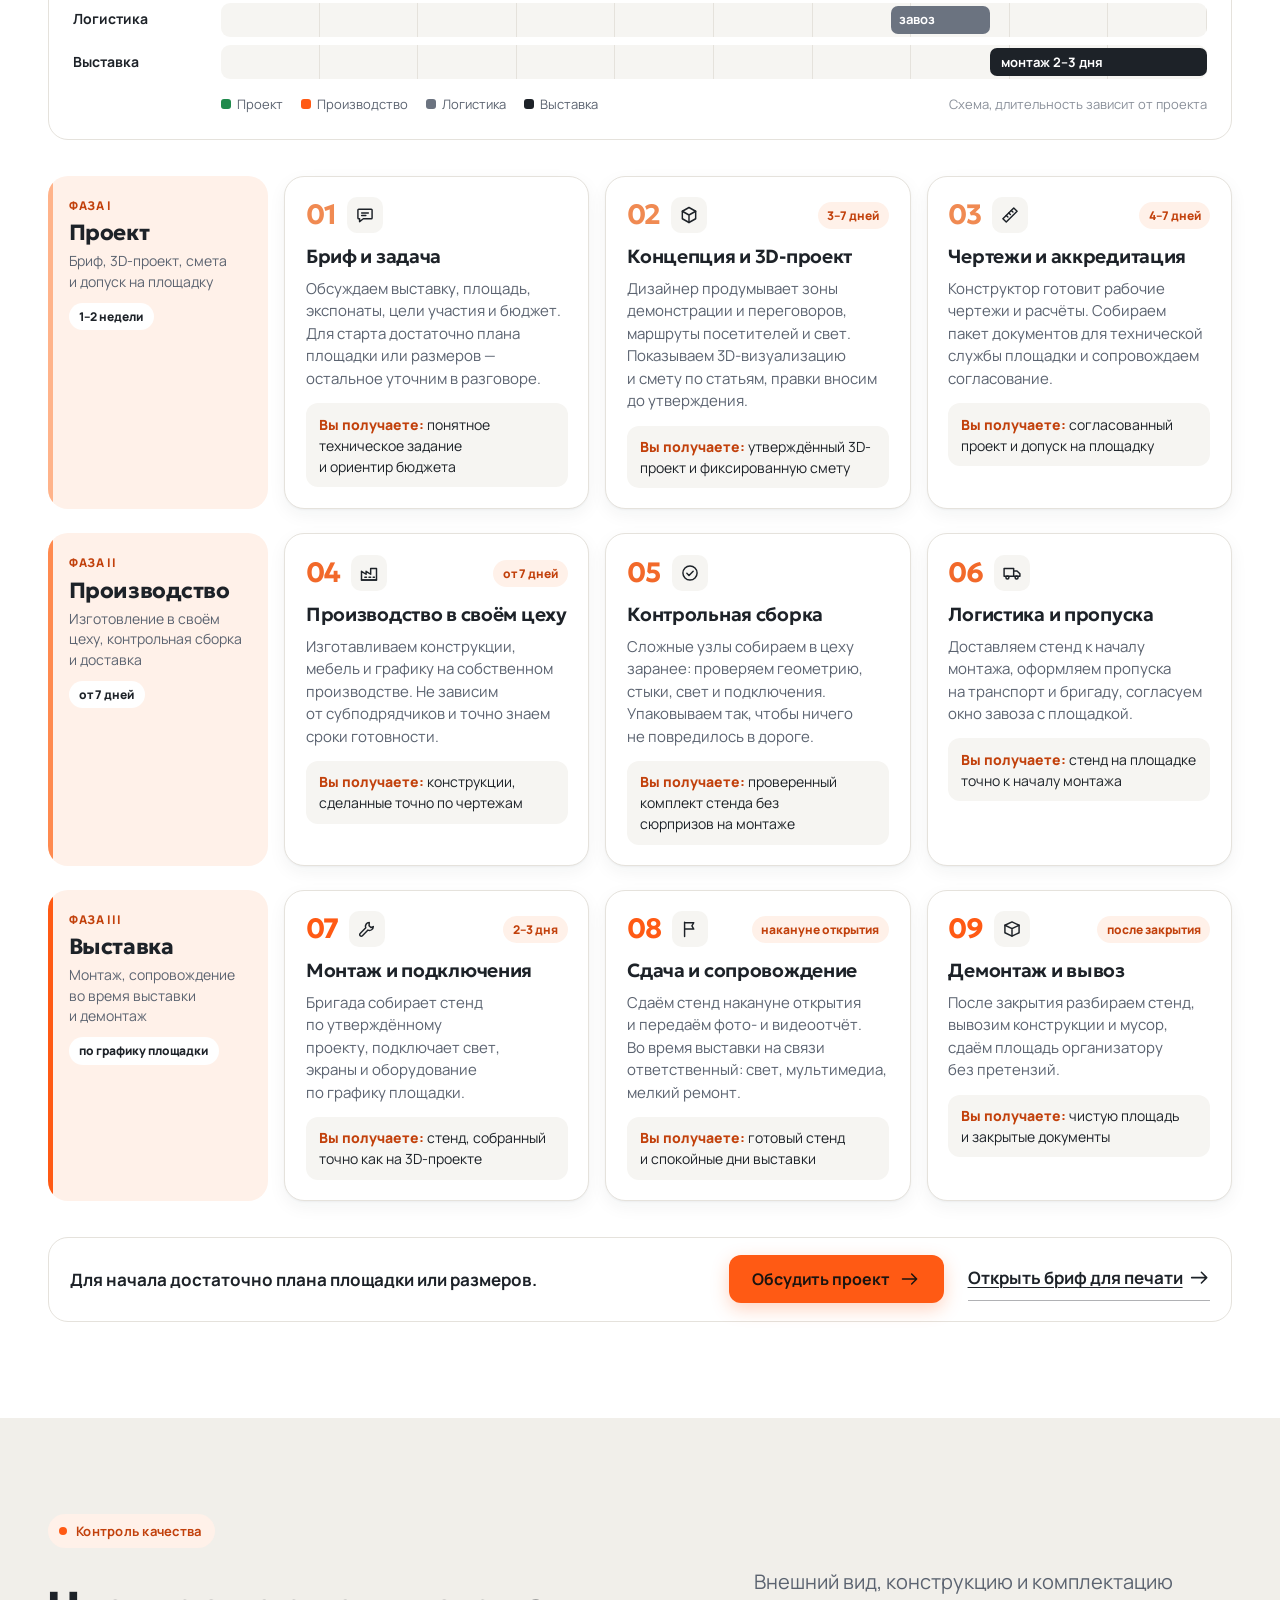
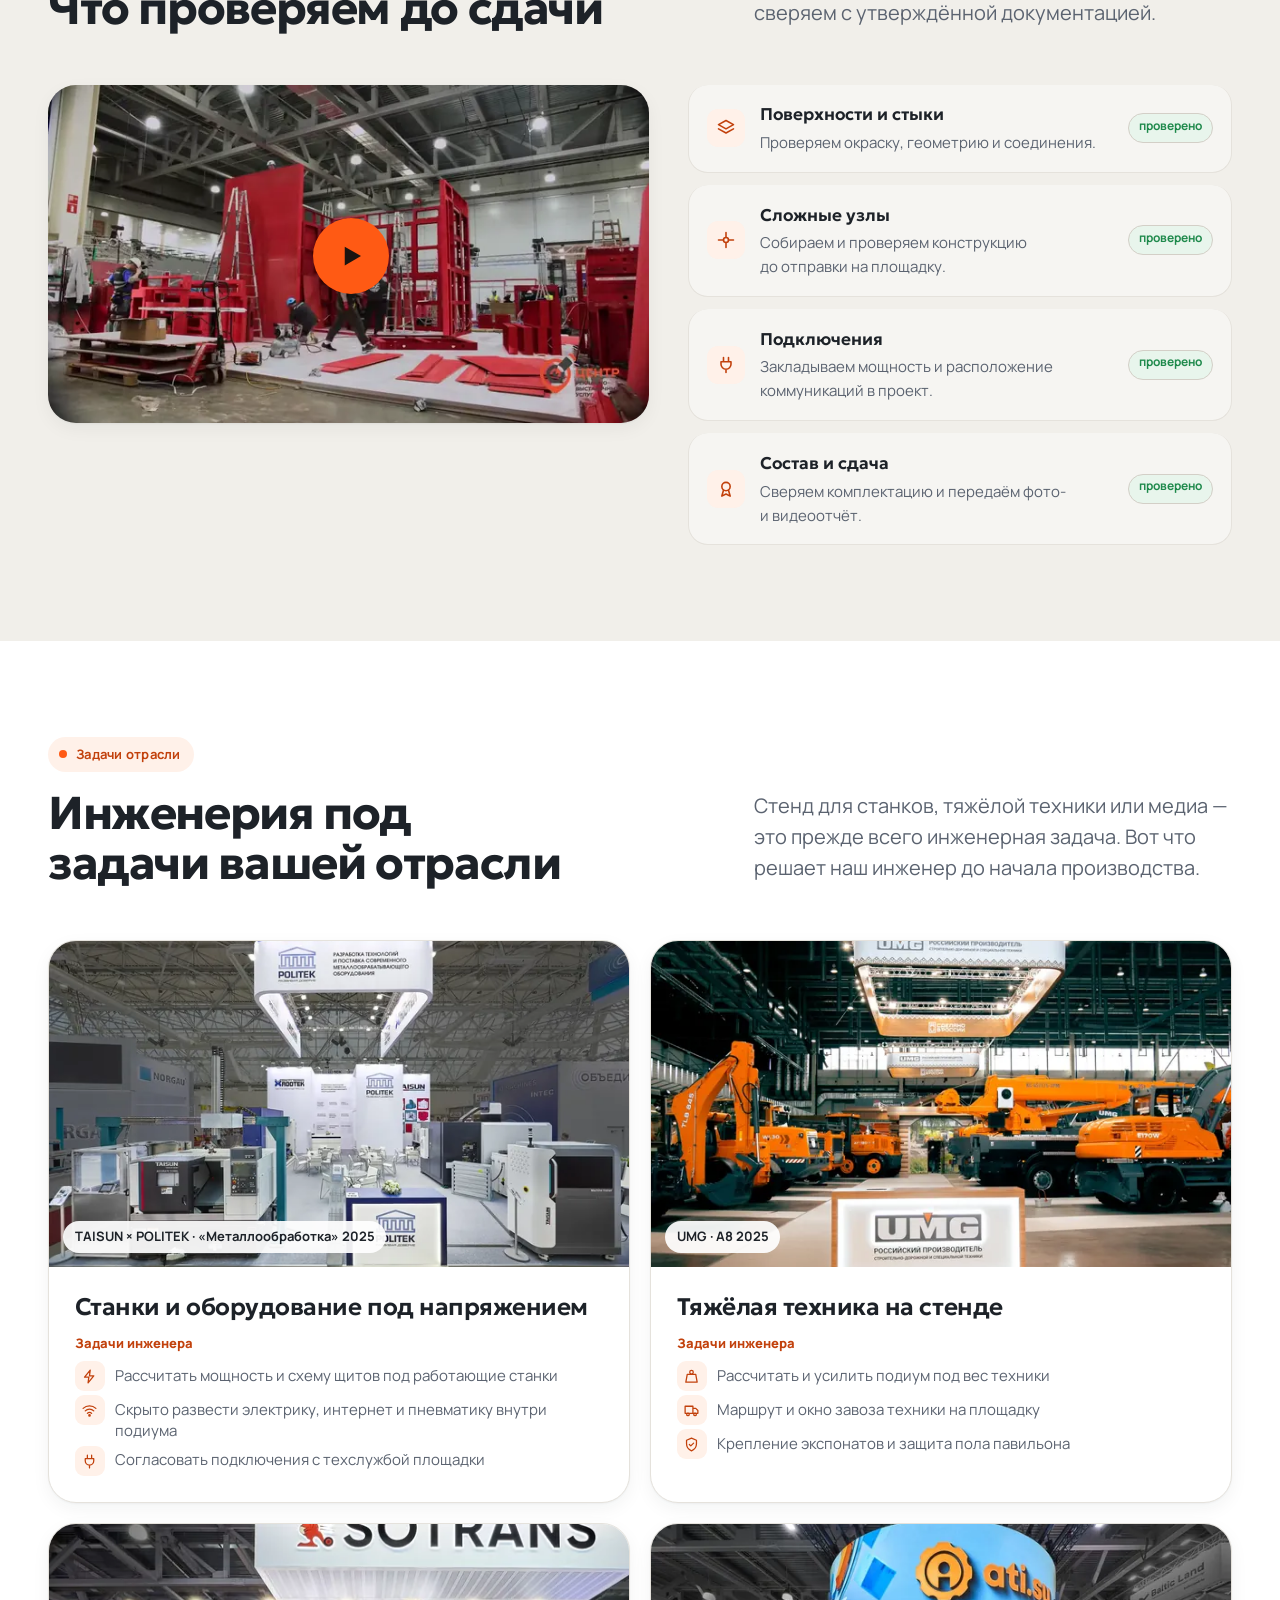
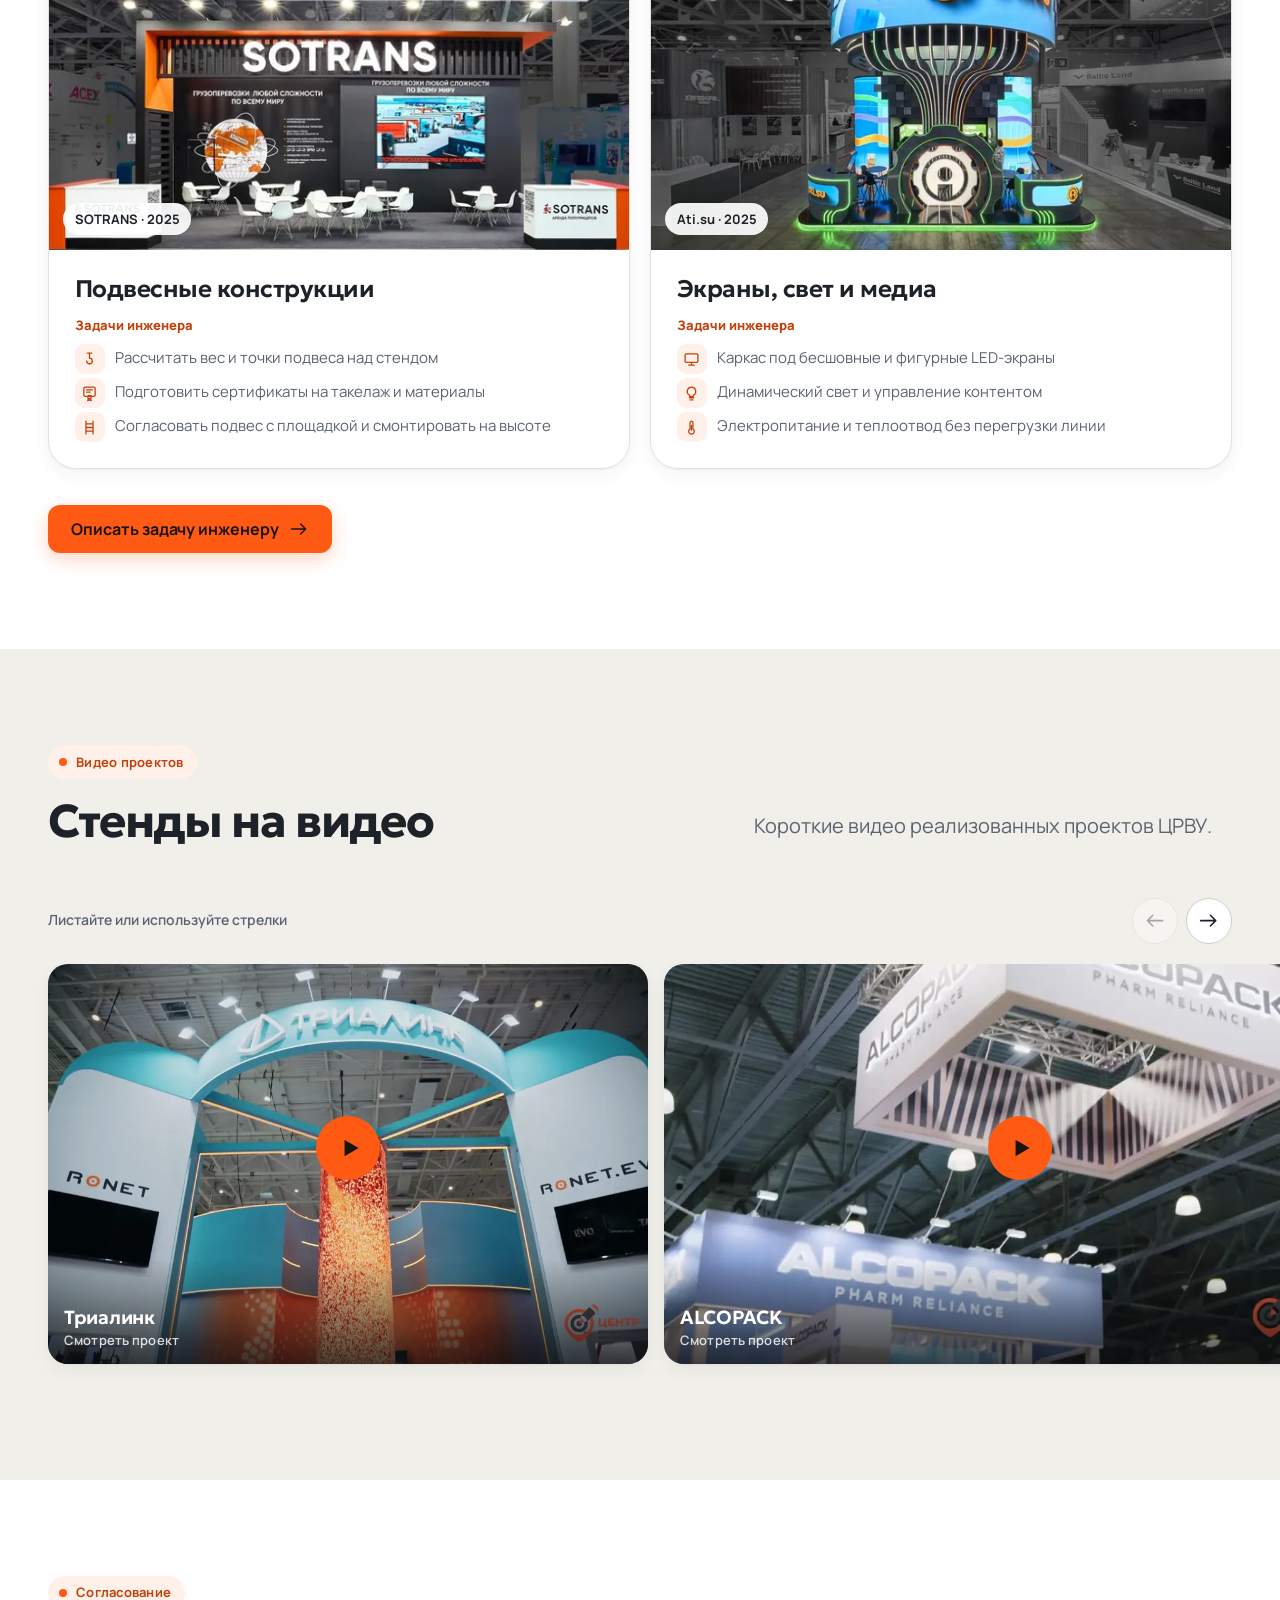
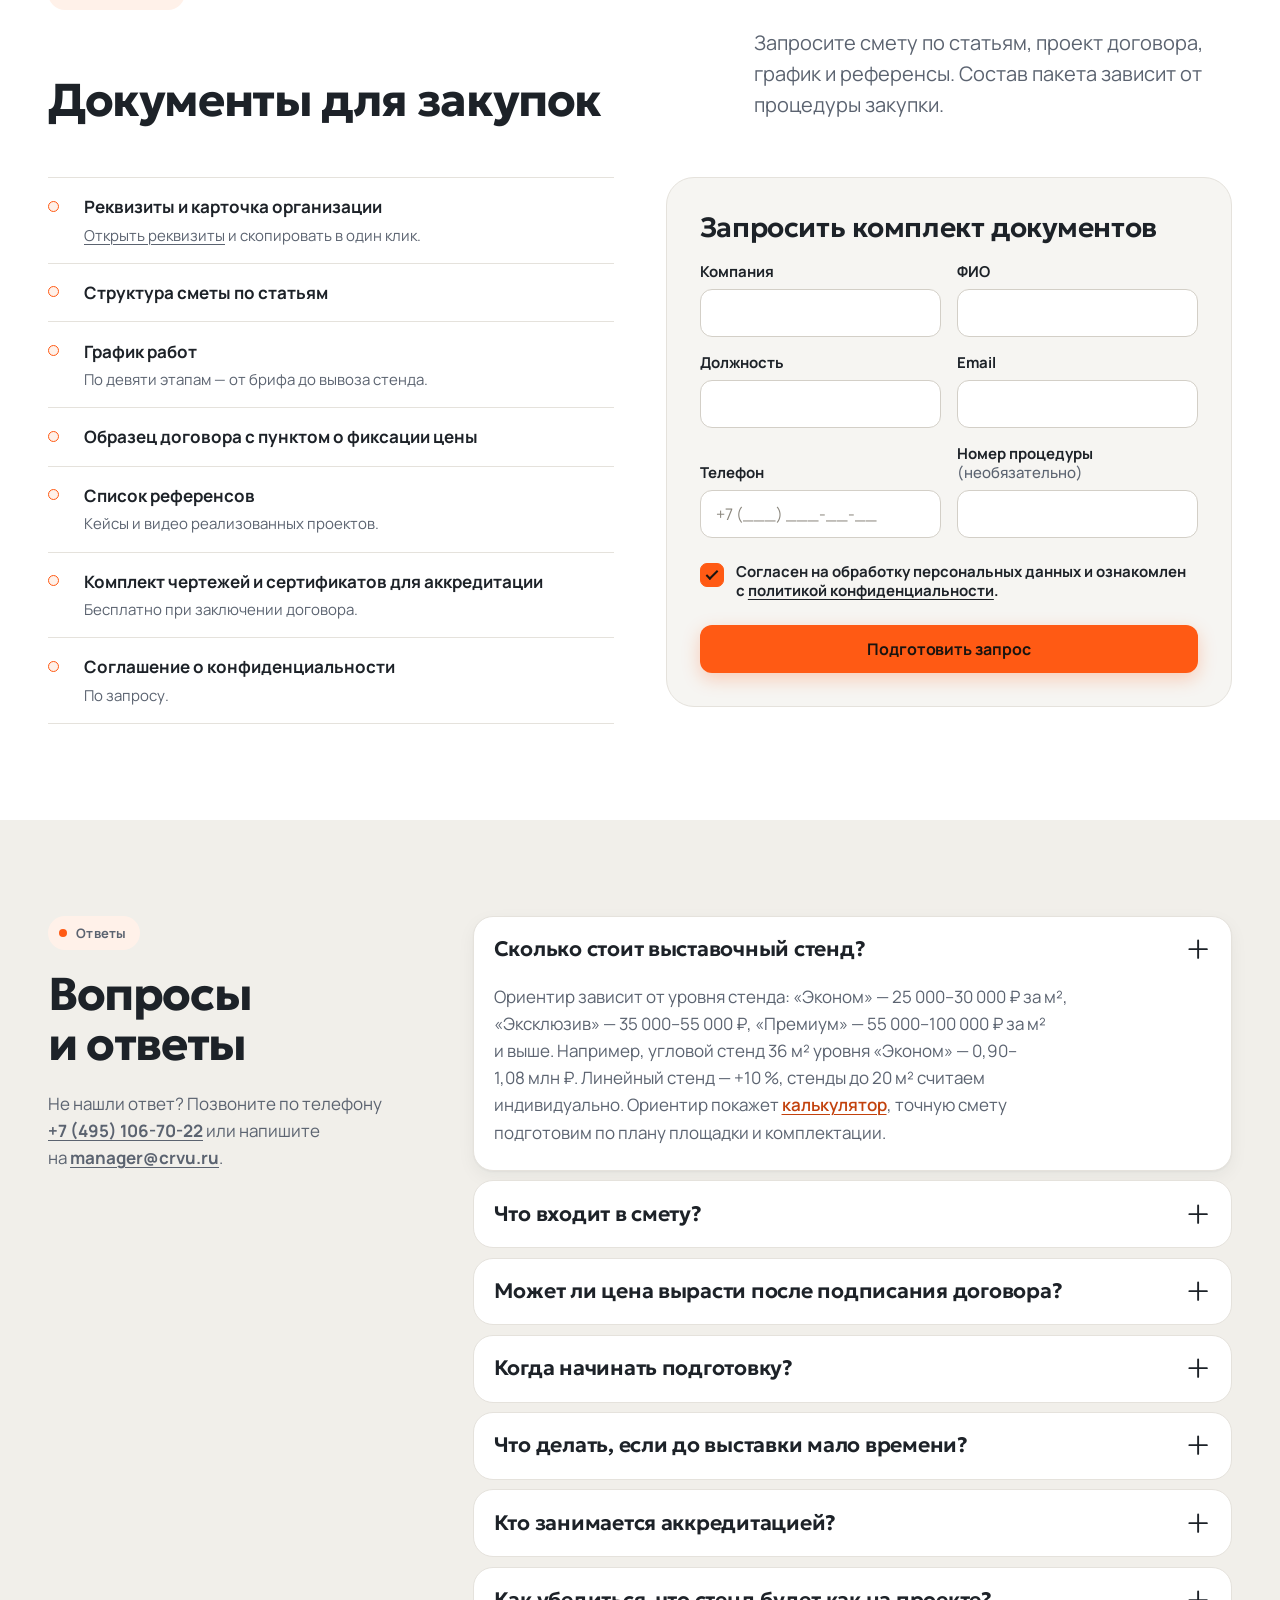
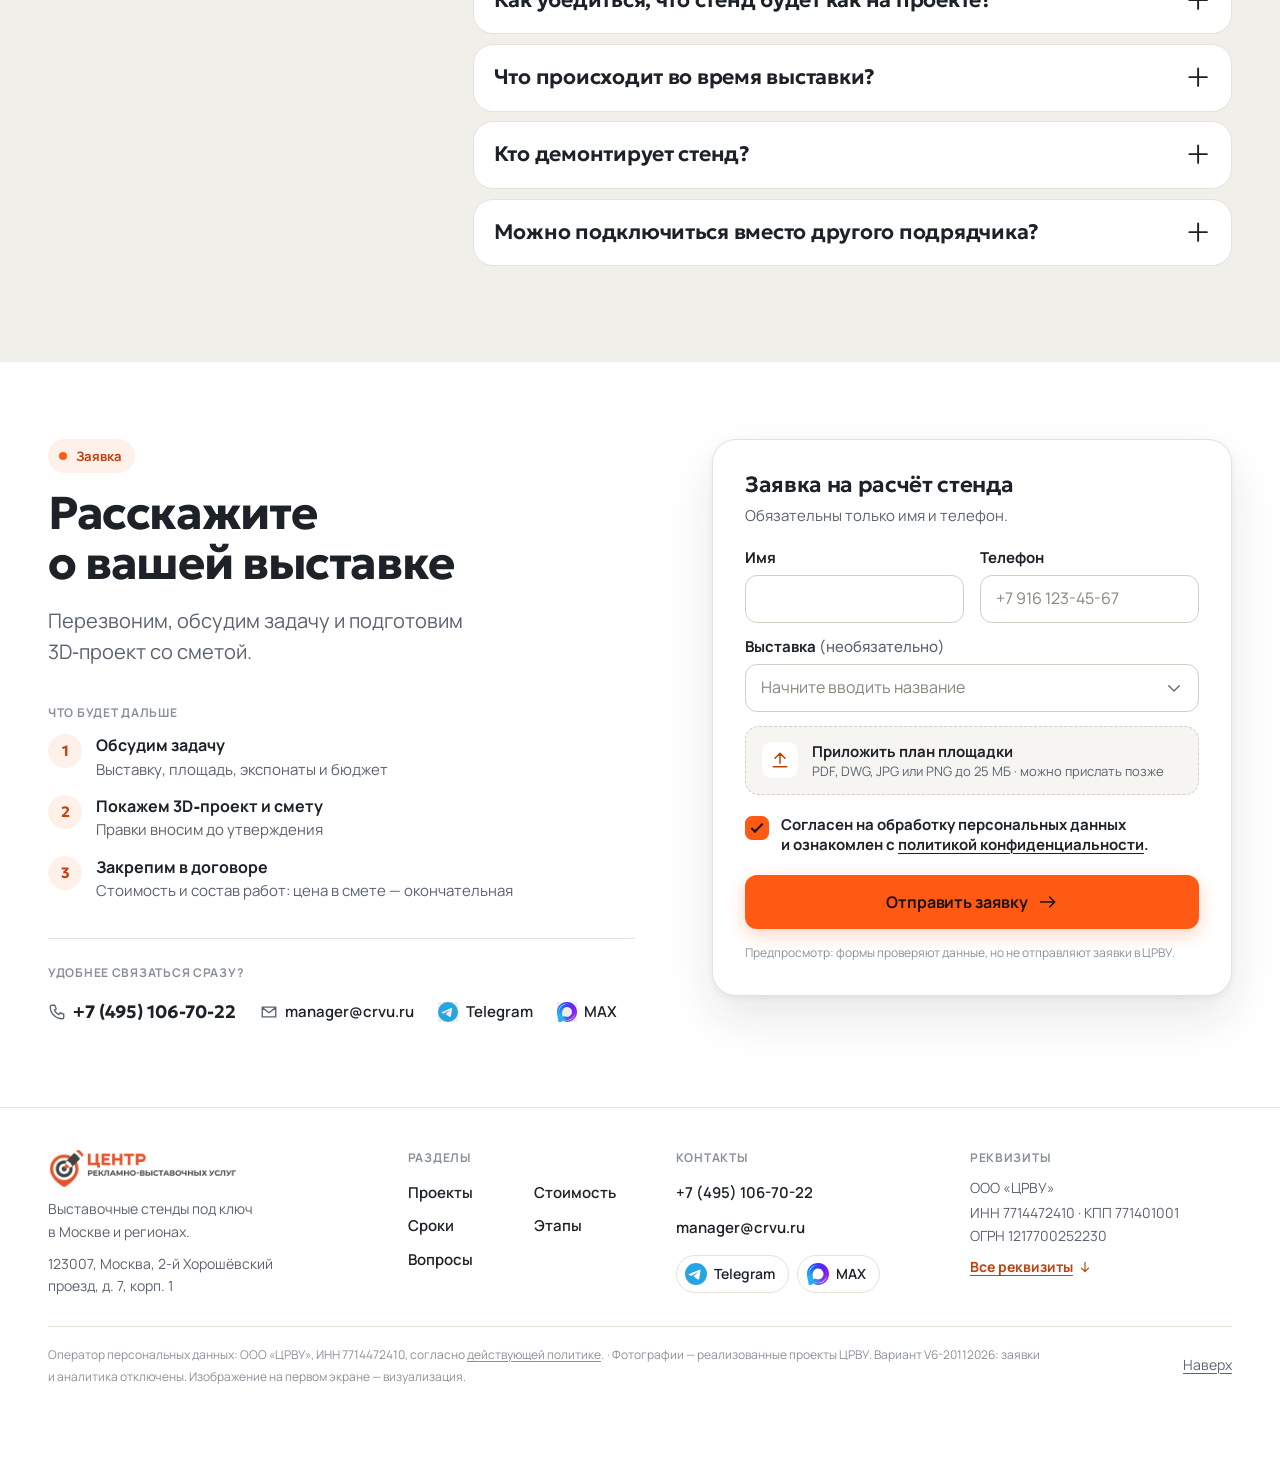
==== commit 7a997a60: "V6-20112026: блок «Заявка» — одна форма (вариант А), блок «Обсудим вашу экспозицию» убран Co-authore" ====
--- a/index.html
+++ b/index.html
@@ -972,187 +972,85 @@
 <!-- ============ ЗАЯВКА ============ -->
 <section aria-labelledby="quiz-title" class="sec sec--white" id="quiz">
 <div class="container">
-<header class="sec__head sec__head--split">
+<div class="nq">
+<header class="nq__head">
 <p class="tag">Заявка</p>
 <h2 class="sec__title" id="quiz-title">Расскажите о&nbsp;вашей выставке</h2>
-<p class="sec__lead">Оставьте телефон — перезвоним и&nbsp;уточним задачу. Или заполните заявку с&nbsp;планом площадки: параметры из&nbsp;калькулятора подставятся сами.</p>
+<p class="sec__lead">Перезвоним, обсудим задачу и&nbsp;подготовим 3D‑проект со&nbsp;сметой.</p>
 </header>
-<div class="qpaths">
-<form class="quick-form" id="quickForm" novalidate=""><div><h3>Начнём с&nbsp;разговора</h3><p>Имя и&nbsp;телефон — достаточно для первого контакта.</p></div><div class="field"><label for="quickName">Имя</label><input aria-describedby="quickName-e" autocomplete="given-name" class="input" id="quickName" maxlength="100"/><p class="err" hidden="" id="quickName-e" role="alert"></p></div><div class="field"><label for="quickPhone">Телефон</label><input aria-describedby="quickPhone-e" autocomplete="tel" class="input" id="quickPhone" inputmode="tel" maxlength="22" placeholder="+7 916 123-45-67" type="tel"/><p class="err" hidden="" id="quickPhone-e" role="alert"></p></div><div class="field quick-consent"><label class="check"><input id="quickConsent" type="checkbox" checked=""/><span>Согласен на&nbsp;обработку данных по&nbsp;<a href="https://crvu.ru/policy" rel="noopener" target="_blank">политике</a>.</span></label><p class="err" hidden="" id="quickConsent-e" role="alert"></p></div><button class="btn btn--accent" type="submit">Жду звонка <svg aria-hidden="true" class="ico"><use href="#i-arrow"></use></svg></button><p class="quick-status" hidden="" id="quickStatus" role="status"></p><div class="qmr"><span>или напишите в&nbsp;мессенджер</span><a class="qmr__b" data-goal="click_messenger" href="https://t.me/Gleb_CRVU" rel="noopener" target="_blank"><img alt="" height="22" loading="lazy" src="assets/logos/telegram.svg" width="22"/>Telegram</a><a class="qmr__b" data-goal="click_messenger" href="https://max.ru/u/f9LHodD0cOKk8tgSKELYGCPFay2Q-cz4WkgfuM4f9D5LfGBGwmN4_UsgbQ0" rel="noopener" target="_blank"><img alt="" height="22" loading="lazy" src="assets/logos/max.svg" width="22"/>MAX</a></div></form>
-<div class="qplan">
-<p class="qplan__tag">3 шага</p>
-<h3>Подробная заявка с&nbsp;планом площадки</h3>
-<p class="qplan__p">Параметры из&nbsp;калькулятора подставятся сами — останется приложить план и&nbsp;оставить контакты.</p>
-<ul class="qplan__l"><li><svg aria-hidden="true" class="ico"><use href="#i-check"></use></svg>План площадки или размеры</li><li><svg aria-hidden="true" class="ico"><use href="#i-check"></use></svg>Название выставки и&nbsp;даты</li><li><svg aria-hidden="true" class="ico"><use href="#i-check"></use></svg>Состав экспозиции и&nbsp;бюджетный ориентир</li></ul>
-<button class="btn btn--accent qplan__btn" data-open-quiz="" type="button">Заполнить заявку с&nbsp;планом <svg aria-hidden="true" class="ico"><use href="#i-arrow"></use></svg></button>
-</div>
-</div>
-<p class="preview-form-note">Предпросмотр: формы проверяют данные, но&nbsp;не&nbsp;отправляют заявки в&nbsp;ЦРВУ.</p>
-<details class="advanced-quiz" id="advancedQuiz"><summary>Заполнить заявку с&nbsp;планом площадки <svg aria-hidden="true" class="ico"><use href="#i-plus"></use></svg></summary><div class="quiz">
-<div class="quiz__card rv">
+<div class="nq__next">
+<p class="nq__h">Что будет дальше</p>
+<ol class="nq__steps">
+<li><span aria-hidden="true">1</span><p><b>Обсудим задачу</b>Выставку, площадь, экспонаты и&nbsp;бюджет</p></li>
+<li><span aria-hidden="true">2</span><p><b>Покажем 3D‑проект и&nbsp;смету</b>Правки вносим до&nbsp;утверждения</p></li>
+<li><span aria-hidden="true">3</span><p><b>Закрепим в&nbsp;договоре</b>Стоимость и&nbsp;состав работ: цена в&nbsp;смете — окончательная</p></li>
+</ol>
+</div>
+<div class="nq__con">
+<p class="nq__h">Удобнее связаться сразу?</p>
+<p class="nq__links">
+<a class="nq__tel" data-goal="click_phone" href="tel:+74951067022"><svg aria-hidden="true" class="ico"><use href="#i-phone"></use></svg>+7 (495) 106-70-22</a>
+<a class="nq__mail" href="mailto:manager@crvu.ru"><svg aria-hidden="true" class="ico"><use href="#i-mail"></use></svg>manager@crvu.ru</a>
+<a class="nq__msg" data-goal="click_messenger" href="https://t.me/Gleb_CRVU" rel="noopener" target="_blank"><img alt="" height="20" loading="lazy" src="assets/logos/telegram.svg" width="20"/>Telegram</a>
+<a class="nq__msg" data-goal="click_messenger" href="https://max.ru/u/f9LHodD0cOKk8tgSKELYGCPFay2Q-cz4WkgfuM4f9D5LfGBGwmN4_UsgbQ0" rel="noopener" target="_blank"><img alt="" height="20" loading="lazy" src="assets/logos/max.svg" width="20"/>MAX</a>
+</p>
+</div>
+<div class="nq__box">
 <noscript><p class="quiz__err">Для формы нужен JavaScript. Позвоните +7 (495) 106-70-22 или напишите на manager@crvu.ru.</p></noscript>
-<form id="quizForm" novalidate="">
-<div class="quiz__prog">
-<p aria-live="polite" class="quiz__step" id="qProg">Шаг 1 из 3</p>
-<div aria-hidden="true" class="quiz__bar"><i class="is-cur"></i><i></i><i></i></div>
-</div>
-<!-- шаг 1 -->
-<section aria-labelledby="qs1" class="qstep" data-step="1">
-<h3 class="qstep__t" id="qs1">Выставка и&nbsp;стенд</h3>
+<form class="nq__card" id="quizForm" novalidate="">
+<h3 class="nq__ct">Заявка на&nbsp;расчёт стенда</h3>
+<p class="nq__sub">Обязательны только имя и&nbsp;телефон.</p>
 <div class="calc-sum" hidden="" id="qCalcSum"></div>
-<div class="field">
-<label for="qExpo">Выставка</label>
-<select aria-describedby="qExpo-h" class="select" data-combobox="" data-placeholder="Начните вводить название" id="qExpo" name="expo">
+<p class="nq__ctx" hidden="" id="qCtx"></p>
+<div class="nq__grid">
+<div class="field" data-f="name">
+<label for="qName">Имя</label>
+<input aria-describedby="qName-e" aria-invalid="false" autocomplete="name" class="input" id="qName" maxlength="100" name="name" type="text"/>
+<p class="err" hidden="" id="qName-e" role="alert"></p>
+</div>
+<div class="field" data-f="phone">
+<label for="qPhone">Телефон</label>
+<input aria-describedby="qPhone-e" aria-invalid="false" autocomplete="tel" class="input" id="qPhone" inputmode="tel" maxlength="22" name="phone" placeholder="+7 916 123-45-67" type="tel"/>
+<p class="err" hidden="" id="qPhone-e" role="alert"></p>
+</div>
+<div class="field nq__full" data-f="expo">
+<label for="qExpo">Выставка <span class="opt-note">(необязательно)</span></label>
+<select class="select" data-combobox="" data-placeholder="Начните вводить название" id="qExpo" name="expo">
 <option value="">Выберите выставку</option>
 </select>
-<p class="hint" id="qExpo-h">Нет в&nbsp;списке — выберите «Другая выставка» и&nbsp;укажите дату.</p>
-</div>
-<div class="field" hidden="" id="qDateWrap">
+</div>
+<div class="field nq__full" hidden="" id="qDateWrap">
 <label for="qDate">Дата открытия</label>
 <input class="input" id="qDate" name="date" type="date"/>
 </div>
-<div class="field">
-<label for="qVenue">Площадка</label>
-<select class="select" id="qVenue" name="venue">
-<option value="">Не выбрана</option>
-<option value="Крокус Экспо">Крокус Экспо</option>
-<option value="Экспоцентр">Экспоцентр</option>
-<option value="ВДНХ">ВДНХ</option>
-<option value="Экспофорум">Экспофорум</option>
-<option value="Тимирязев Центр">Тимирязев Центр</option>
-<option value="Другая площадка">Другая площадка</option>
-</select>
-</div>
-<p class="plan__status" hidden="" id="qExpoHint" role="status"></p>
-<div class="field" data-f="area">
-<label for="qArea">Площадь, м²</label>
-<input aria-describedby="qArea-h qArea-e" aria-invalid="false" class="input" id="qArea" inputmode="decimal" maxlength="6" name="area" placeholder="Например, 40" type="text"/>
-<p class="hint" id="qArea-h">Площадь указана в&nbsp;договоре с&nbsp;организатором.</p>
-<p class="err" hidden="" id="qArea-e" role="alert"></p>
-<label class="check unknown-area"><input id="qAreaUnknown" type="checkbox"/><span>Площадь пока не&nbsp;знаю — уточним по&nbsp;плану</span></label></div>
-<fieldset class="qgroup">
-<legend>Тип стенда <span class="opt-note">(необязательно)</span></legend>
-<div class="types">
-<label class="opt opt--type"><input name="qtype" type="radio" value="linear"/><span class="opt__body"><svg aria-hidden="true" class="plan-ico"><use href="#plan-linear"></use></svg><span class="opt__t">Линейный</span></span></label>
-<label class="opt opt--type"><input name="qtype" type="radio" value="corner"/><span class="opt__body"><svg aria-hidden="true" class="plan-ico"><use href="#plan-corner"></use></svg><span class="opt__t">Угловой</span></span></label>
-<label class="opt opt--type"><input name="qtype" type="radio" value="peninsula"/><span class="opt__body"><svg aria-hidden="true" class="plan-ico"><use href="#plan-peninsula"></use></svg><span class="opt__t">Полуостров</span></span></label>
-<label class="opt opt--type"><input name="qtype" type="radio" value="island"/><span class="opt__body"><svg aria-hidden="true" class="plan-ico"><use href="#plan-island"></use></svg><span class="opt__t">Остров</span></span></label>
-</div>
-</fieldset>
-</section>
-<!-- шаг 2 -->
-<section aria-labelledby="qs2" class="qstep" data-step="2" hidden="">
-<h3 class="qstep__t" id="qs2">План площадки и&nbsp;экспозиция</h3>
-<div class="field" data-f="file">
-<span class="label" id="qFile-l">План площадки</span>
-<label class="drop" for="qFile" id="qDrop">
-<svg aria-hidden="true" class="ico"><use href="#i-upload"></use></svg>
-<span class="drop__t">Загрузить план площадки</span>
-<span class="drop__s">PDF, DWG, JPG или PNG, до&nbsp;25&nbsp;МБ. Перетащите файл сюда или нажмите.</span>
-<input accept=".pdf,.dwg,.jpg,.jpeg,.png,application/pdf,image/jpeg,image/png" aria-describedby="qFile-e" id="qFile" name="plan" type="file"/>
-</label>
+<p class="plan__status nq__full" hidden="" id="qExpoHint" role="status"></p>
+<div class="field nq__full" data-f="file">
+<label class="nq__drop" for="qFile" id="qDrop"><svg aria-hidden="true" class="ico"><use href="#i-upload"></use></svg><span><b>Приложить план площадки</b>PDF, DWG, JPG или PNG до&nbsp;25&nbsp;МБ · можно прислать позже</span><input accept=".pdf,.dwg,.jpg,.jpeg,.png,application/pdf,image/jpeg,image/png" aria-describedby="qFile-e" id="qFile" name="plan" type="file"/></label>
 <div class="fileok" hidden="" id="qFileOk">
 <span class="fileok__n"><b id="qFileName"></b><span id="qFileSize"></span></span>
 <button id="qFileRm" type="button">Убрать</button>
 </div>
 <p class="err" hidden="" id="qFile-e" role="alert"></p>
-<label class="check"><input id="qLater" name="later" type="checkbox"/><span>Пришлю план позже</span></label>
-</div>
-<fieldset class="qgroup">
-<legend>Что покажете</legend>
-<div class="chips">
-<label class="opt"><input name="qshow" type="checkbox" value="Крупное оборудование"/><span class="opt__body"><span class="opt__t">Крупное оборудование</span></span></label>
-<label class="opt"><input name="qshow" type="checkbox" value="Образцы продукции"/><span class="opt__body"><span class="opt__t">Образцы продукции</span></span></label>
-<label class="opt"><input name="qshow" type="checkbox" value="Экраны и демонстрации"/><span class="opt__body"><span class="opt__t">Экраны и демонстрации</span></span></label>
-<label class="opt"><input name="qshow" type="checkbox" value="Переговорная зона"/><span class="opt__body"><span class="opt__t">Переговорная зона</span></span></label>
-<label class="opt"><input name="qshow" type="checkbox" value="Ресепшн"/><span class="opt__body"><span class="opt__t">Ресепшн</span></span></label>
-<label class="opt"><input name="qshow" type="checkbox" value="Склад"/><span class="opt__body"><span class="opt__t">Склад</span></span></label>
-<label class="opt"><input name="qshow" type="checkbox" value="Лаунж"/><span class="opt__body"><span class="opt__t">Лаунж</span></span></label>
-</div>
-</fieldset>
-<div class="field">
-<label for="qWeight">Вес и габариты тяжёлых экспонатов</label>
-<input aria-describedby="qWeight-h" class="input" id="qWeight" name="weight" type="text"/>
-<p class="hint" id="qWeight-h">Вес нужен, чтобы заранее рассчитать пол и&nbsp;подиум.</p>
-</div>
-<div class="field">
-<label for="qComment">Комментарий</label>
-<textarea class="textarea" id="qComment" name="comment" rows="3"></textarea>
-</div>
-</section>
-<!-- шаг 3 -->
-<section aria-labelledby="qs3" class="qstep" data-step="3" hidden="">
-<h3 class="qstep__t" id="qs3">Контакты</h3>
-<div class="qrow qrow--2">
-<div class="field" data-f="name">
-<label for="qName">Имя</label>
-<input aria-describedby="qName-e" aria-invalid="false" autocomplete="name" class="input" id="qName" name="name" type="text"/>
-<p class="err" hidden="" id="qName-e" role="alert"></p>
-</div>
-<div class="field" data-f="phone">
-<label for="qPhone">Телефон</label>
-<input aria-describedby="qPhone-e" aria-invalid="false" autocomplete="tel" class="input" id="qPhone" inputmode="tel" name="phone" placeholder="+7 (___) ___-__-__" type="tel"/>
-<p class="err" hidden="" id="qPhone-e" role="alert"></p>
-</div>
-<div class="field" data-f="email">
-<label for="qEmail">Email <span class="opt-note">(необязательно)</span></label>
-<input aria-describedby="qEmail-e" aria-invalid="false" autocomplete="email" class="input" id="qEmail" name="email" type="email"/>
-<p class="err" hidden="" id="qEmail-e" role="alert"></p>
-</div>
-<div class="field" data-f="company">
-<label for="qCompany">Компания <span class="opt-note">(необязательно)</span></label>
-<input autocomplete="organization" class="input" id="qCompany" name="company" type="text"/>
-</div>
-</div>
-<div class="field" data-f="consent">
+</div>
+<div class="field nq__full" data-f="consent">
 <label class="check"><input aria-describedby="qConsent-e" id="qConsent" name="consent" type="checkbox" checked=""/><span>Согласен на&nbsp;обработку персональных данных и&nbsp;ознакомлен с&nbsp;<a href="https://crvu.ru/policy" rel="noopener" target="_blank">политикой конфиденциальности</a>.</span></label>
 <p class="err" hidden="" id="qConsent-e" role="alert"></p>
 </div>
 <div aria-hidden="true" class="hp"><label>Сайт<input autocomplete="off" id="qHp" name="website" tabindex="-1" type="text"/></label></div>
-<p class="quiz__err" hidden="" id="qErr" role="alert"></p>
-</section>
-<div class="quiz__nav">
-<button class="btn btn--text btn--back" hidden="" id="qBack" type="button"><svg aria-hidden="true" class="ico"><use href="#i-arrow"></use></svg> Назад</button>
-<span></span>
-<button class="btn btn--ink" id="qNext" type="button">Далее <svg aria-hidden="true" class="ico"><use href="#i-arrow"></use></svg></button>
-<button class="btn btn--accent" hidden="" id="qSubmit" type="submit">Подготовить заявку</button>
-</div>
+<p class="quiz__err nq__full" hidden="" id="qErr" role="alert"></p>
+<button class="btn btn--accent nq__btn nq__full" id="qSubmit" type="submit">Отправить заявку <svg aria-hidden="true" class="ico"><use href="#i-arrow"></use></svg></button>
+</div>
+<p class="preview-form-note nq__note">Предпросмотр: формы проверяют данные, но&nbsp;не&nbsp;отправляют заявки в&nbsp;ЦРВУ.</p>
 </form>
-<div class="quiz__ok" hidden="" id="quizOk" tabindex="-1">
+<div class="quiz__ok nq__card" hidden="" id="quizOk" tabindex="-1">
 <p class="quiz__step">Заявка</p>
 <h3 id="quizOkTitle">Черновик готов</h3>
 <p id="quizOkText"></p>
 <dl class="quiz__sum" id="quizSum"></dl>
 <p><button class="btn btn--soft btn--sm" id="quizAgain" type="button">Заполнить ещё одну заявку</button></p>
-<p class="preview-result">В&nbsp;этой версии заявка не&nbsp;отправлена. Вы проверили заполнение формы; реальные обращения принимаются по&nbsp;телефону или в&nbsp;мессенджере.</p><button class="btn btn--soft" data-download-draft="" type="button">Скачать черновик заявки</button></div>
-</div>
-<aside aria-label="Что подготовить" class="quiz__aside rv rv-d1"><h3>Что подготовить к&nbsp;брифу</h3><ul><li>План площадки или размеры.</li><li>Название выставки и&nbsp;даты.</li><li>Состав экспозиции и&nbsp;бюджетный ориентир.</li></ul><p class="hint">Нет плана под рукой — не&nbsp;страшно: менеджер запросит его сам.</p></aside>
-</div></details>
-</div>
-</section>
-<!-- ============ КОНТАКТЫ ============ -->
-<section aria-labelledby="contacts-title" class="sec contacts contacts--light" id="contacts">
-<div class="container">
-<div class="contacts__grid">
-<div>
-<p class="tag">Контакты</p>
-<h2 class="contacts__h" id="contacts-title" style="margin-top:1.1rem">Обсудим вашу экспозицию</h2>
-<p class="contacts__txt">Расскажите о&nbsp;выставке и&nbsp;задаче — предложим решение: яркое, чтобы вас запомнили, или оптимальное под ваш бюджет.</p>
-<div class="contacts__cta">
-<a class="btn btn--accent" data-open-quiz="contacts" href="#quiz">Отправить план площадки <svg aria-hidden="true" class="ico"><use href="#i-arrow"></use></svg></a>
-<a class="btn btn--soft" data-goal="click_phone" href="tel:+74951067022"><svg aria-hidden="true" class="ico"><use href="#i-phone"></use></svg> Позвонить</a>
-</div>
-</div>
-<dl class="clist">
-<div><dt class="mono">Телефон</dt><dd><a class="tel" data-goal="click_phone" href="tel:+74951067022">+7 (495) 106-70-22</a></dd></div>
-<div><dt class="mono">Email</dt><dd><a href="mailto:manager@crvu.ru">manager@crvu.ru</a></dd></div>
-<div><dt class="mono">Адрес</dt><dd>123007, Москва, 2-й Хорошёвский проезд, д. 7, корп. 1</dd></div>
-<div><dt class="mono">Мессенджеры</dt><dd>
-<span class="msg">
-<a data-goal="click_messenger" href="https://t.me/Gleb_CRVU" rel="noopener" target="_blank"><img alt="" height="30" loading="lazy" src="assets/logos/telegram.svg" width="30"/> Написать в Telegram</a>
-<a data-goal="click_messenger" href="https://max.ru/u/f9LHodD0cOKk8tgSKELYGCPFay2Q-cz4WkgfuM4f9D5LfGBGwmN4_UsgbQ0" rel="noopener" target="_blank"><img alt="" height="30" loading="lazy" src="assets/logos/max.svg" width="30"/> Написать в MAX</a>
-</span></dd></div>
-</dl>
+<p class="preview-result">В&nbsp;этой версии заявка не&nbsp;отправлена. Вы проверили заполнение формы; реальные обращения принимаются по&nbsp;телефону или в&nbsp;мессенджере.</p><button class="btn btn--soft" data-download-draft="" type="button">Скачать черновик заявки</button>
+</div>
+</div>
 </div>
 </div>
 </section>
--- a/assets/css/v6.css
+++ b/assets/css/v6.css
@@ -33,36 +33,76 @@
 }
 
 /* ==========================================================
-   V6-20112026: блок «Заявка» (компьютер — вариант А, телефон — без изменений)
+   V6-20112026: блок «Заявка» — одна форма (вариант А), блок «Обсудим вашу экспозицию» убран
    ========================================================== */
-.qmr, .qplan { display: none; }
-@media (min-width: 900px) {
-  #quiz .sec__head { margin-bottom: 1.5rem; }
-  .qpaths { display: grid; grid-template-columns: 1fr 1fr; gap: 1rem; align-items: stretch; }
-  #quiz .quick-form { grid-template-columns: 1fr 1fr; grid-template-rows: auto auto auto auto 1fr; margin: 0; border-radius: 22px; padding: 1.6rem; gap: 0.9rem 1rem; }
-  #quiz .quick-form h3 { font-size: 1.375rem; }
-  #quiz .quick-form button { justify-self: stretch; min-height: 52px; }
-  #quiz .quick-status { margin: 0; }
-  .qmr { grid-column: 1 / -1; align-self: end; display: grid; grid-template-columns: auto 1fr 1fr; gap: 0.5rem 0.6rem; align-items: center; padding-top: 0.85rem; border-top: 1px solid var(--line); }
-  .qmr span { padding-right: 0.25rem; font-size: 0.875rem; color: var(--ink-2); }
-  .qmr__b { display: flex; align-items: center; justify-content: center; gap: 0.45rem; min-height: 44px; border-radius: 12px; border: 1px solid var(--line); background: #fff; font-weight: 600; font-size: 0.9375rem; color: var(--ink); text-decoration: none; transition: border-color 0.2s, color 0.2s; }
-  .qmr__b:hover { border-color: var(--accent); color: var(--accent-ink); }
-  .qmr__b img { width: 22px; height: 22px; }
-  .qplan { display: grid; gap: 0.85rem; align-content: start; padding: 1.6rem; border-radius: 22px; background: var(--ink); color: #fff; }
-  .qplan__tag { justify-self: start; margin: 0; padding: 0.2rem 0.6rem; border-radius: 999px; background: rgba(255, 255, 255, 0.12); font-size: 0.75rem; font-weight: 700; letter-spacing: 0.02em; }
-  .qplan h3 { margin: 0; font-family: var(--font-display); font-size: 1.375rem; line-height: 1.2; color: #fff; }
-  .qplan__p { margin: 0; max-width: 44ch; font-size: 0.9375rem; color: rgba(255, 255, 255, 0.72); }
-  .qplan__l { display: grid; gap: 0.5rem; margin: 0.1rem 0 0.3rem; padding: 0; list-style: none; }
-  .qplan__l li { display: flex; gap: 0.55rem; align-items: center; font-size: 0.9375rem; color: #fff; }
-  .qplan__l .ico { flex: none; width: 22px; height: 22px; padding: 4px; border-radius: 50%; background: rgba(255, 85, 0, 0.2); fill: none; stroke: #ff8a4c; stroke-width: 2.4; stroke-linecap: round; stroke-linejoin: round; }
-  .qplan__btn { justify-self: stretch; justify-content: center; min-height: 52px; }
-  #quiz .preview-form-note { margin: 0.75rem 0 0; }
-  #advancedQuiz > summary { display: none; }
-  #advancedQuiz[open] { margin-top: 1.5rem; }
+#quiz { padding-block: clamp(3.5rem, 6vw, 5.5rem); }
+.nq {
+  display: grid;
+  grid-template-columns: minmax(0, 1fr) minmax(0, 520px);
+  grid-template-areas: "head box" "next box" "con box" ". box";
+  grid-template-rows: auto auto auto 1fr;
+  column-gap: clamp(2rem, 6vw, 5.5rem);
+  align-items: start;
 }
-@media (min-width: 900px) and (max-width: 1180px) {
-  .qmr { grid-template-columns: 1fr 1fr; }
-  .qmr span { grid-column: 1 / -1; }
+.nq__head { grid-area: head; }
+.nq__next { grid-area: next; margin-top: 2.25rem; }
+.nq__con { grid-area: con; margin-top: 2.25rem; padding-top: 1.5rem; border-top: 1px solid var(--line); }
+.nq__box { grid-area: box; }
+.nq__head .sec__title { margin: 1rem 0 0; }
+.nq__head .sec__lead { margin: 1rem 0 0; max-width: 44ch; }
+.nq__h { margin: 0 0 0.75rem; font-size: 0.75rem; font-weight: 700; letter-spacing: 0.06em; text-transform: uppercase; color: var(--ink-3); }
+.nq__steps { display: grid; gap: 0.9rem; margin: 0; padding: 0; list-style: none; }
+.nq__steps li { display: flex; gap: 0.9rem; align-items: flex-start; }
+.nq__steps li > span { flex: none; display: grid; place-items: center; width: 34px; height: 34px; border-radius: 50%; background: var(--accent-soft); color: var(--accent-ink); font-family: var(--font-display); font-weight: 700; font-size: 0.9375rem; }
+.nq__steps p { margin: 0; font-size: 0.9375rem; line-height: 1.45; color: var(--ink-2); }
+.nq__steps b { display: block; margin-bottom: 0.1rem; font-size: 1rem; color: var(--ink); }
+.nq__links { display: flex; flex-wrap: wrap; align-items: center; gap: 0.6rem 1.5rem; margin: 0; }
+.nq__links a { display: inline-flex; align-items: center; gap: 0.45rem; min-height: 36px; font-size: 0.9375rem; font-weight: 600; color: var(--ink); text-decoration: none; }
+.nq__links a:hover { color: var(--accent-ink); }
+.nq__links .ico { width: 18px; height: 18px; fill: none; stroke: var(--ink-2); stroke-width: 1.8; stroke-linecap: round; stroke-linejoin: round; }
+.nq__links img { width: 20px; height: 20px; }
+.nq__links .nq__tel { font-family: var(--font-display); font-size: 1.125rem; font-weight: 700; }
+/* карточка формы */
+.nq__card { display: block; margin: 0; padding: clamp(1.25rem, 2.6vw, 2rem); border-radius: 24px; border: 1px solid var(--line); background: #fff; box-shadow: var(--sh-2); }
+.nq__ct { margin: 0; font-family: var(--font-display); font-size: 1.375rem; line-height: 1.2; }
+.nq__sub { margin: 0.35rem 0 0; font-size: 0.9375rem; color: var(--ink-2); }
+.nq__card .calc-sum { margin: 1rem 0 0; }
+.nq__ctx { margin: 1rem 0 0; padding: 0.75rem 0.9rem; border-radius: 12px; background: var(--paper); font-size: 0.875rem; color: var(--ink-2); }
+.nq__grid { display: grid; grid-template-columns: 1fr 1fr; gap: 0.9rem 1rem; margin-top: 1.25rem; }
+.nq__grid .field { margin: 0; }
+.nq__full { grid-column: 1 / -1; }
+.nq__grid .plan__status { margin: -0.25rem 0 0; padding: 0.7rem 0.9rem; border-radius: 12px; font-size: 0.875rem; line-height: 1.45; }
+.nq__card .check span { hyphens: manual; }
+.nq__drop { position: relative; display: flex; gap: 0.85rem; align-items: center; padding: 0.85rem 1rem; border: 1.5px dashed var(--line-2); border-radius: 14px; background: var(--paper); cursor: pointer; transition: border-color 0.2s, background-color 0.2s; }
+.nq__drop:hover, .nq__drop.is-over { border-color: var(--ink); background: #fff; }
+.nq__drop:focus-within { outline: 2px solid var(--ink); outline-offset: 2px; }
+.nq__drop.has-error { border-color: var(--danger); background: #fdf3f2; }
+.nq__drop input[type='file'] { position: absolute; inset: 0; width: 100%; height: 100%; opacity: 0; cursor: pointer; }
+.nq__drop .ico { flex: none; width: 36px; height: 36px; padding: 8px; border-radius: 10px; background: #fff; fill: none; stroke: var(--accent-ink); stroke-width: 1.8; stroke-linecap: round; stroke-linejoin: round; }
+.nq__drop span { font-size: 0.8125rem; font-weight: 400; line-height: 1.4; color: var(--ink-2); }
+.nq__drop b { display: block; font-size: 0.9375rem; font-weight: 700; color: var(--ink); }
+.nq__btn { justify-content: center; min-height: 54px; font-size: 1rem; }
+.nq__grid .quiz__err { margin: 0; }
+.nq__note { margin: 0.9rem 0 0; font-size: 0.75rem; color: var(--ink-3); }
+.nq__box .quiz__ok { display: grid; gap: 0.75rem; justify-items: start; box-shadow: var(--sh-2); }
+.nq__box .quiz__ok > * { margin: 0; }
+.nq__box .quiz__ok h3 { font-size: 1.5rem; }
+.nq__box .quiz__ok .quiz__sum { justify-self: stretch; }
+@media (max-width: 900px) {
+  .nq { grid-template-columns: 1fr; grid-template-areas: "head" "box" "con"; grid-template-rows: none; row-gap: 1.5rem; }
+  .nq__next { display: none; }
+  .nq__head .sec__title { margin-top: 0.85rem; }
+  .nq__con { margin-top: 0.25rem; padding-top: 1.25rem; }
+  .nq__grid { grid-template-columns: 1fr; }
+  .nq__ct { font-size: 1.25rem; }
+  .nq__links { display: grid; grid-template-columns: 1fr 1fr; gap: 0.5rem 0.75rem; }
+  .nq__links .nq__tel, .nq__links .nq__mail { grid-column: 1 / -1; }
+  .nq__links .nq__msg { justify-content: center; min-height: 44px; border: 1px solid var(--line); border-radius: 12px; background: #fff; }
+}
+@media (min-width: 600px) and (max-width: 900px) {
+  .nq__grid { grid-template-columns: 1fr 1fr; }
+  .nq__links { display: flex; gap: 0.6rem 1.5rem; }
+  .nq__links .nq__msg { min-height: 36px; border: 0; border-radius: 0; background: none; }
 }
 
 /* ==========================================================
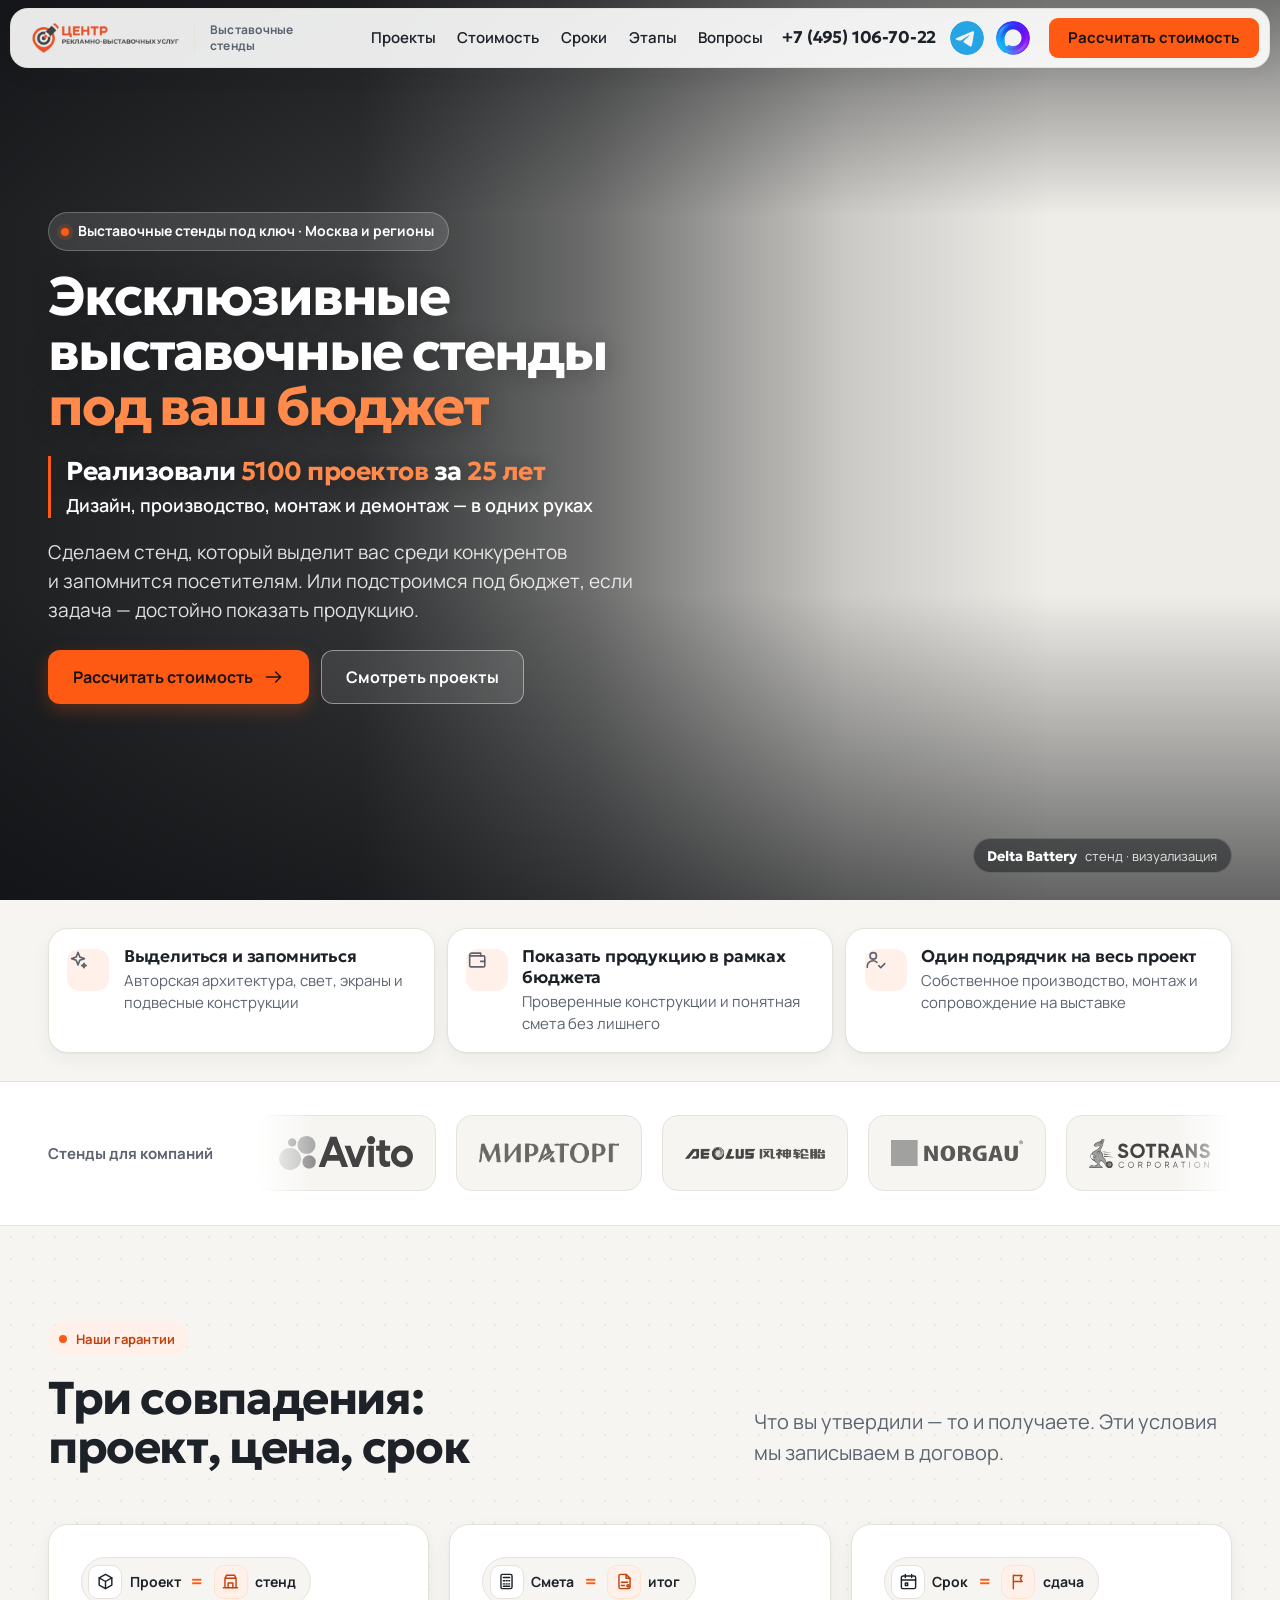
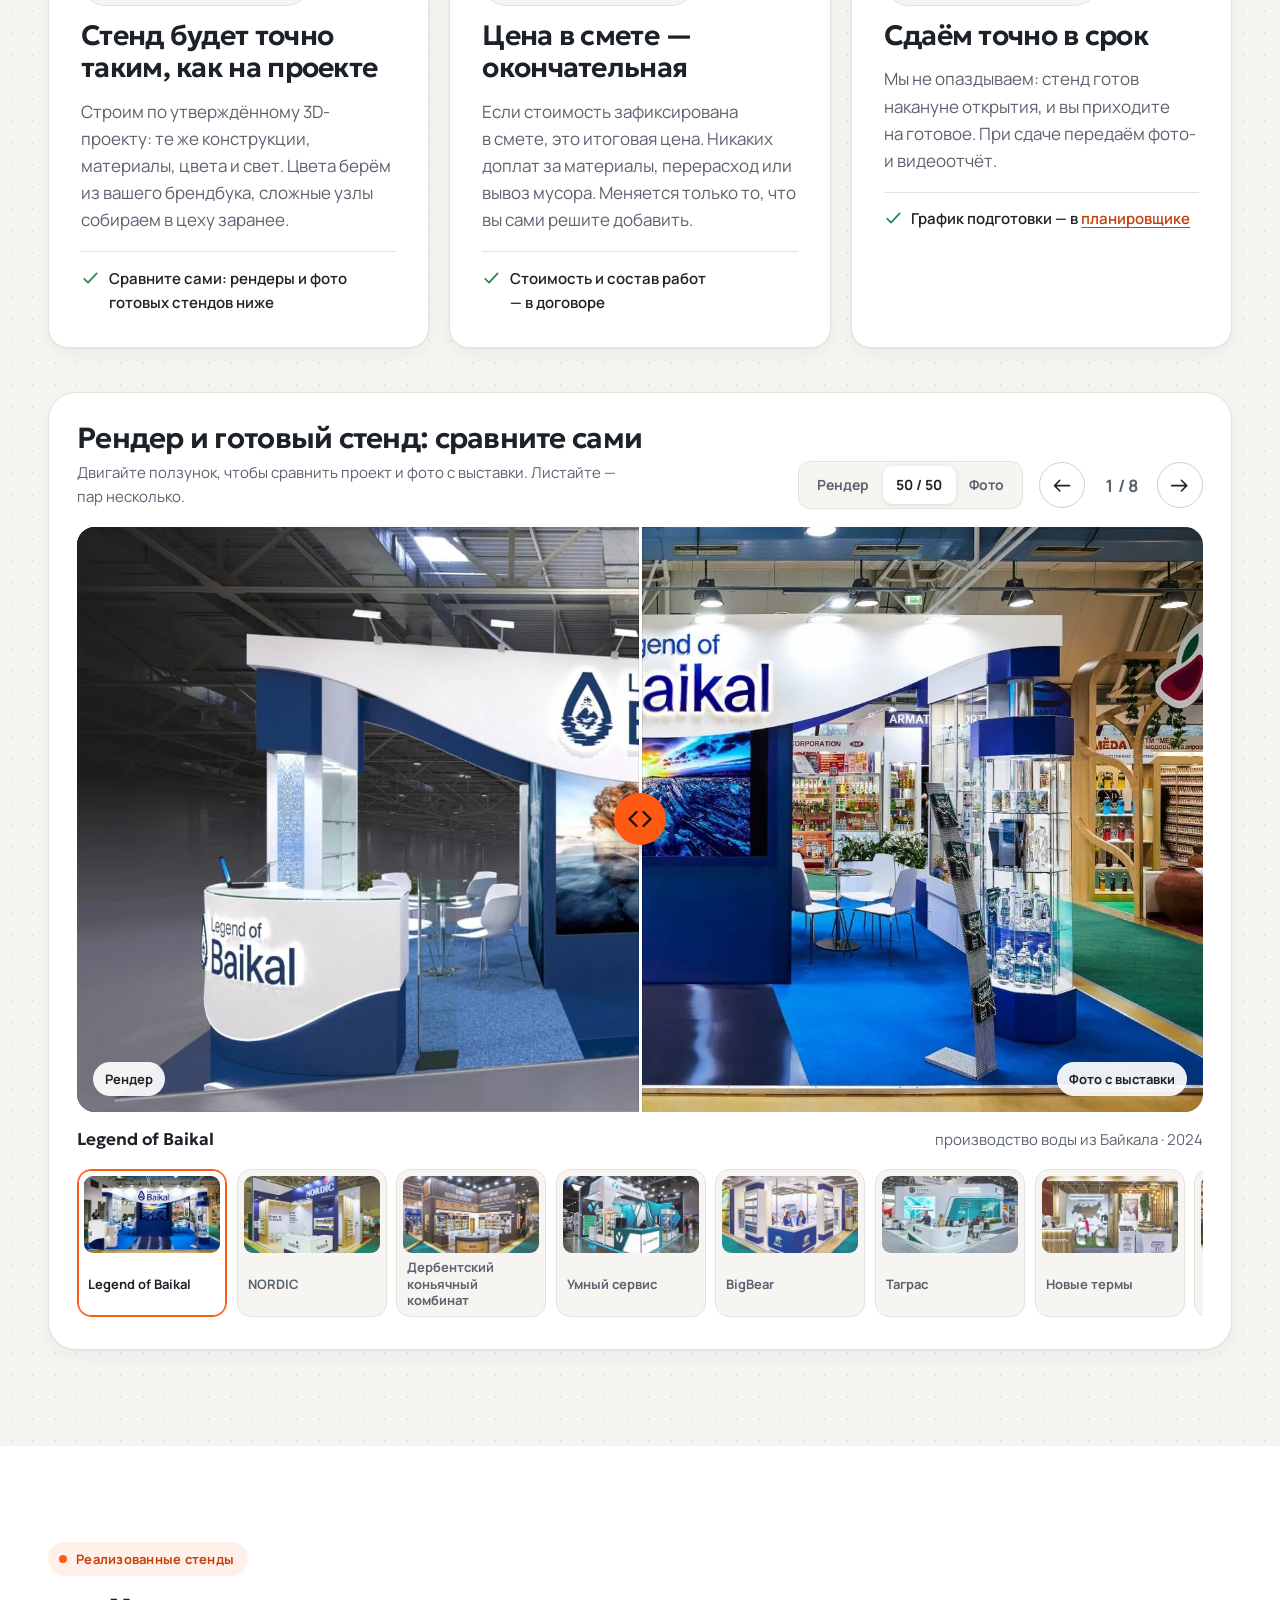
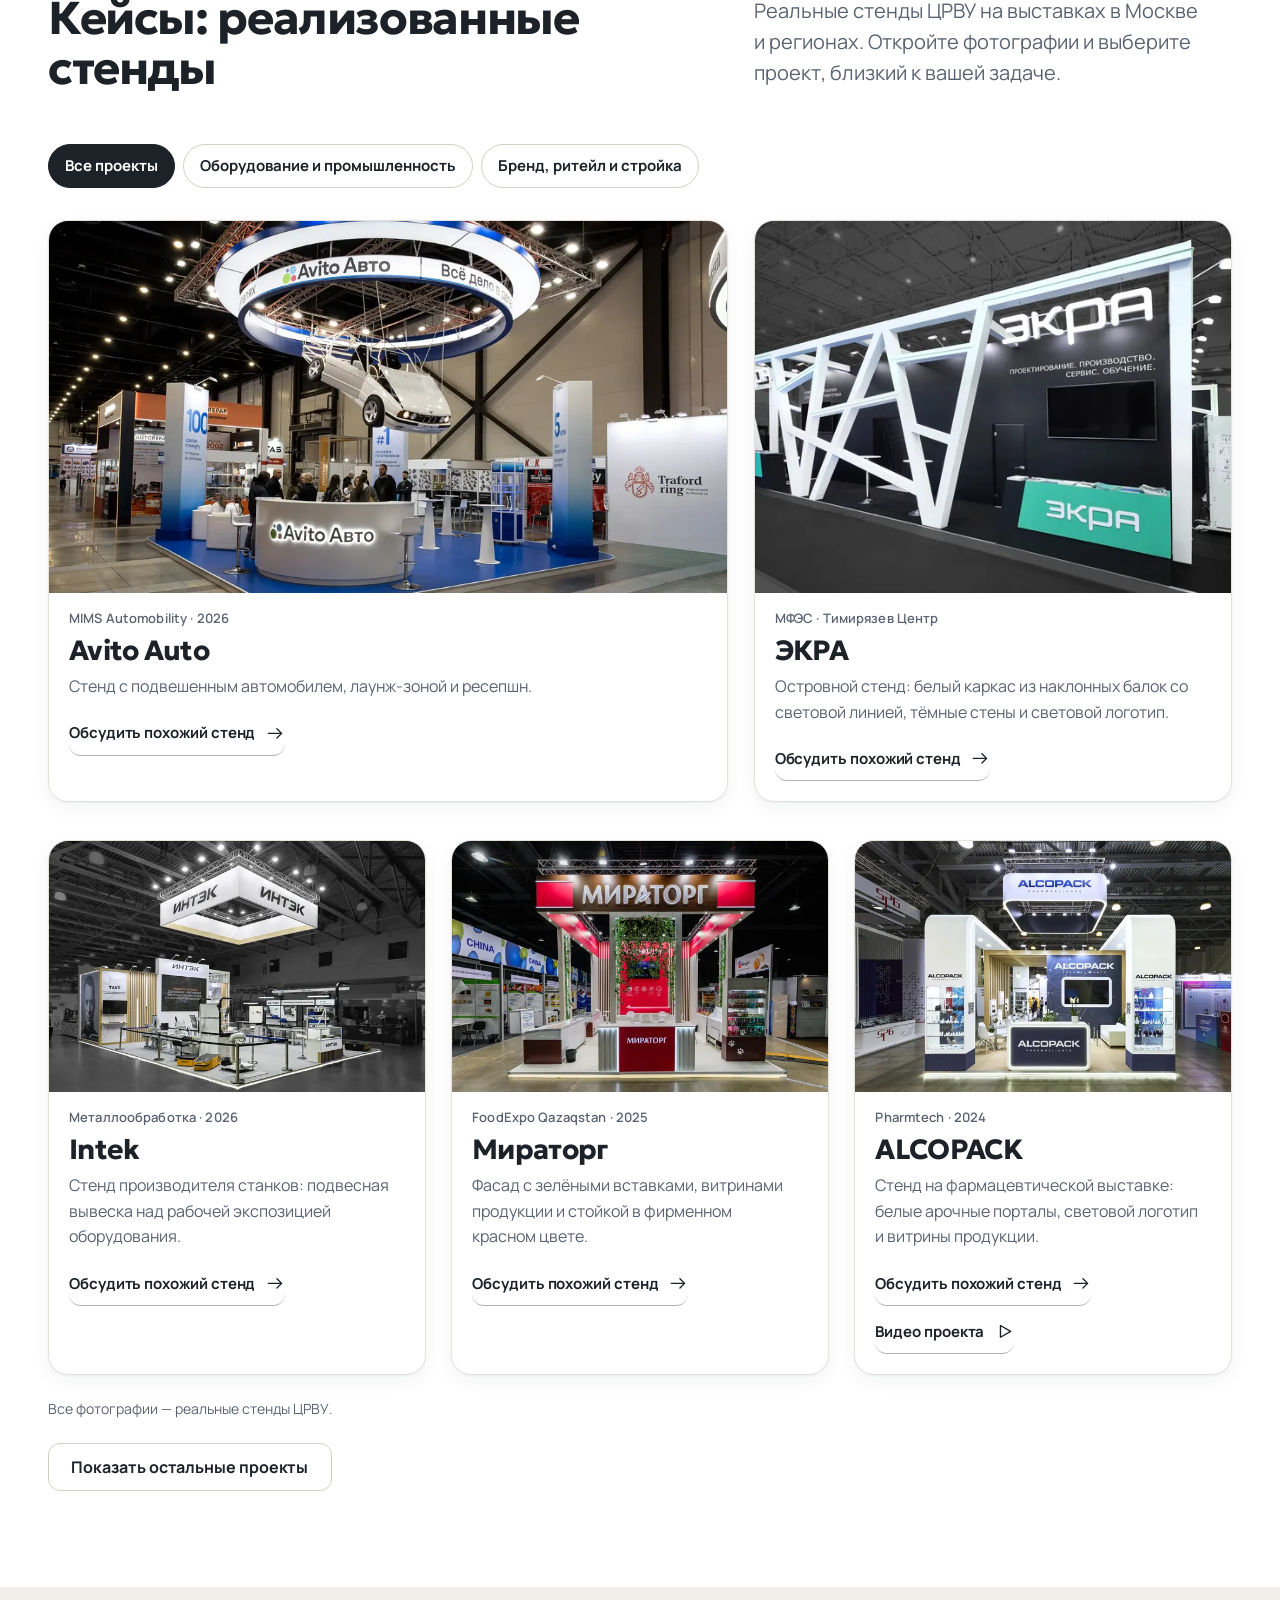
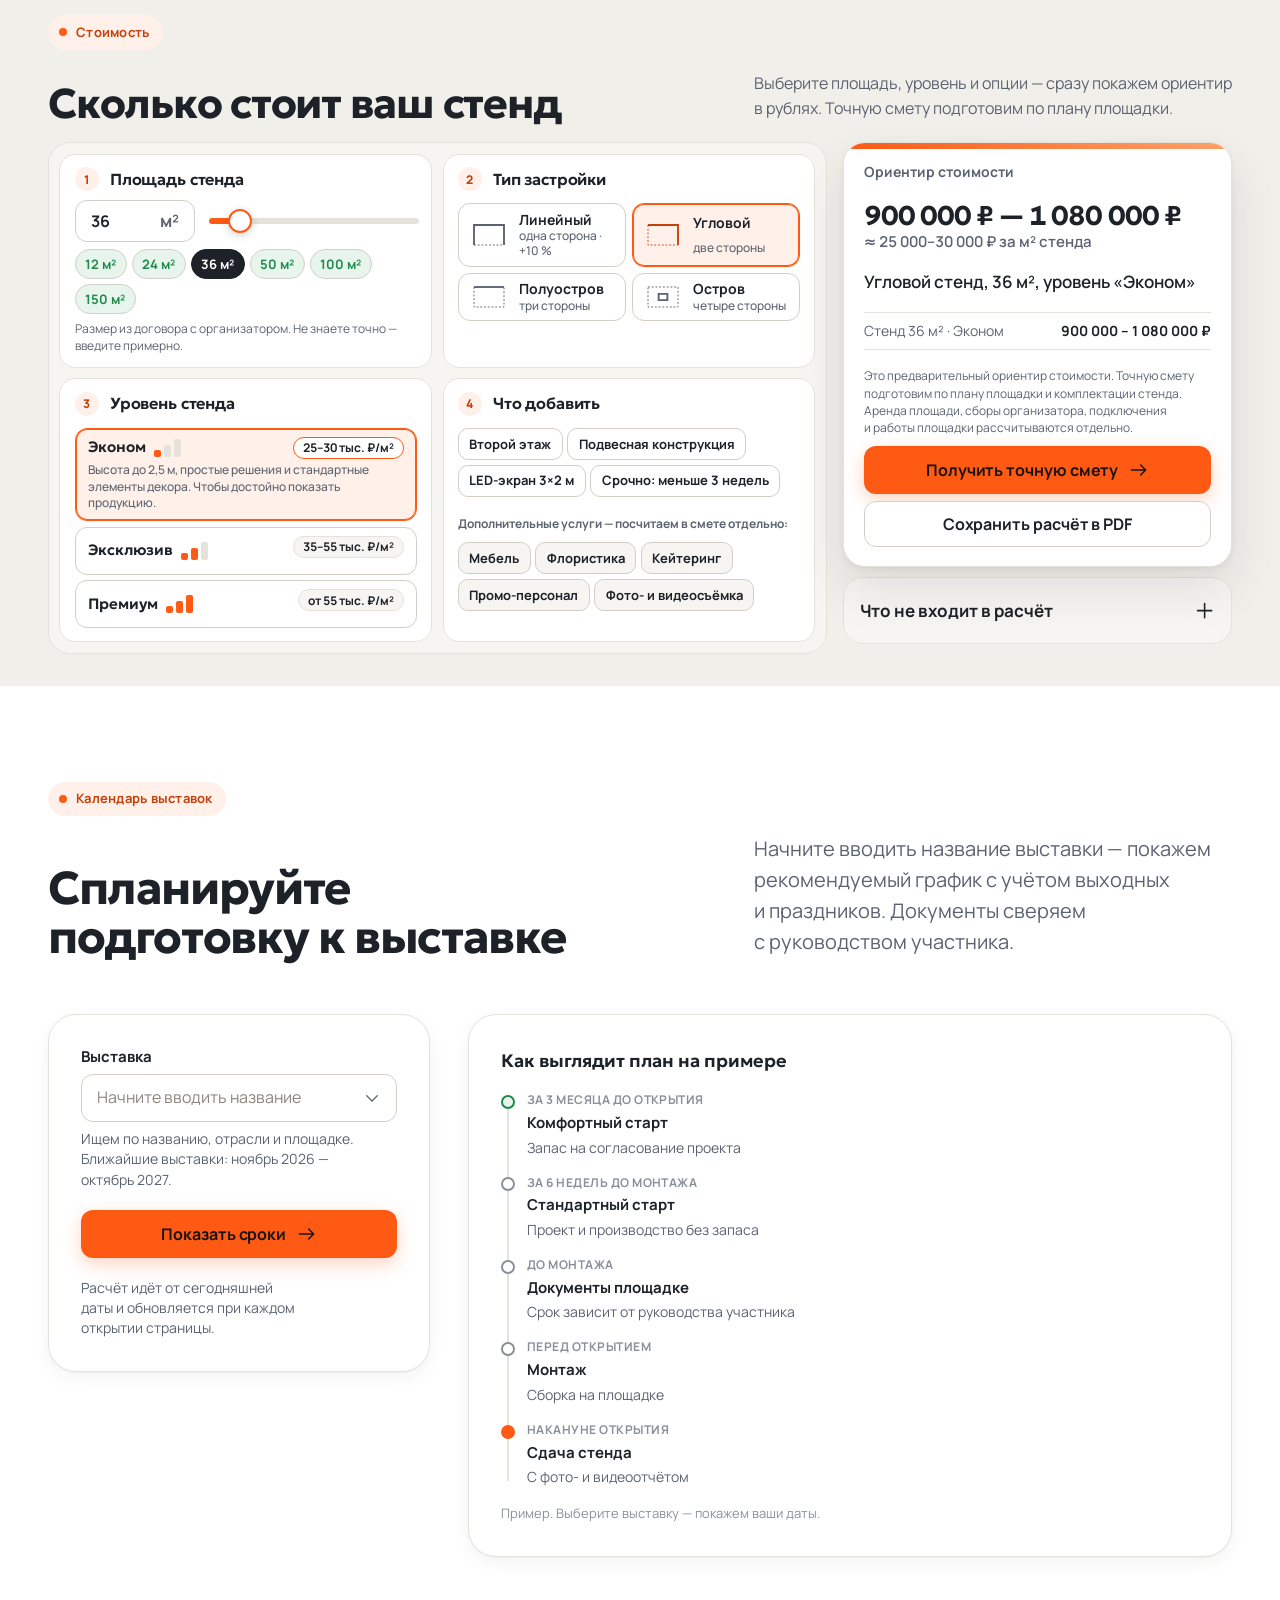
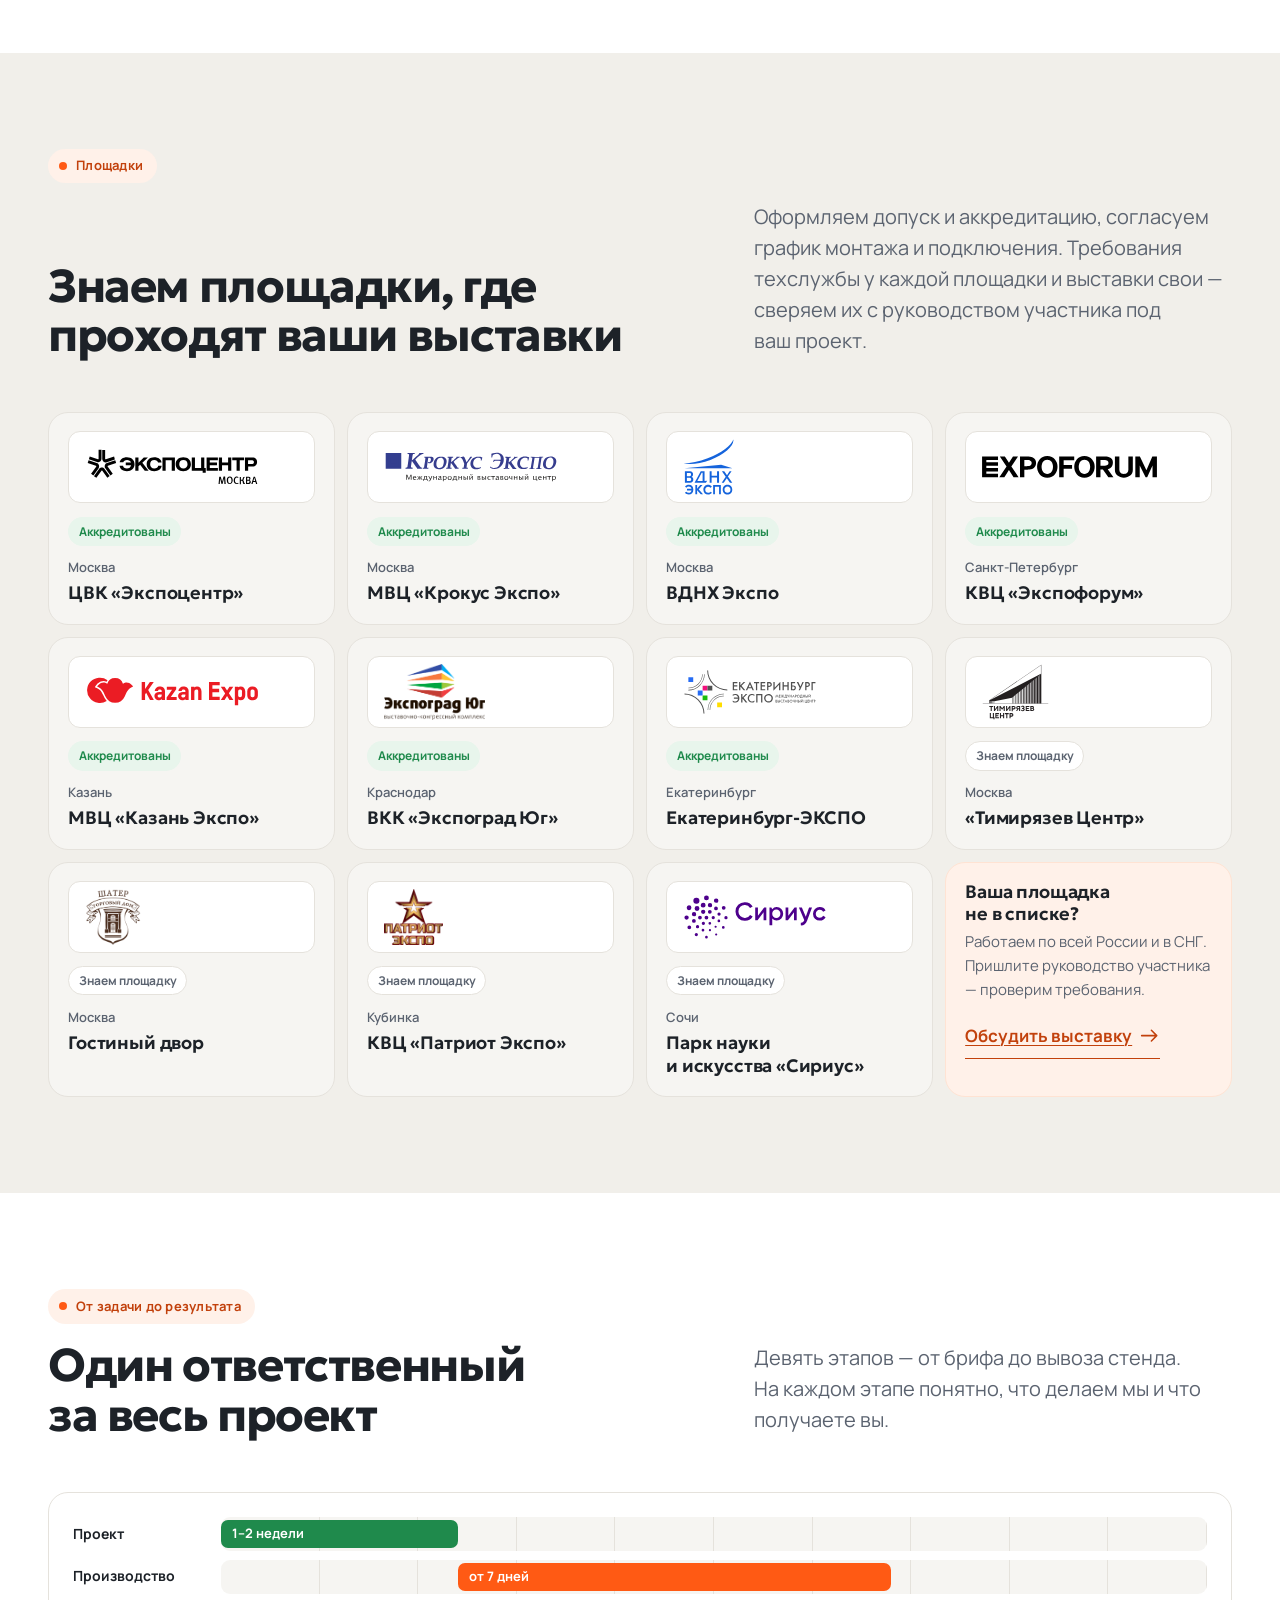
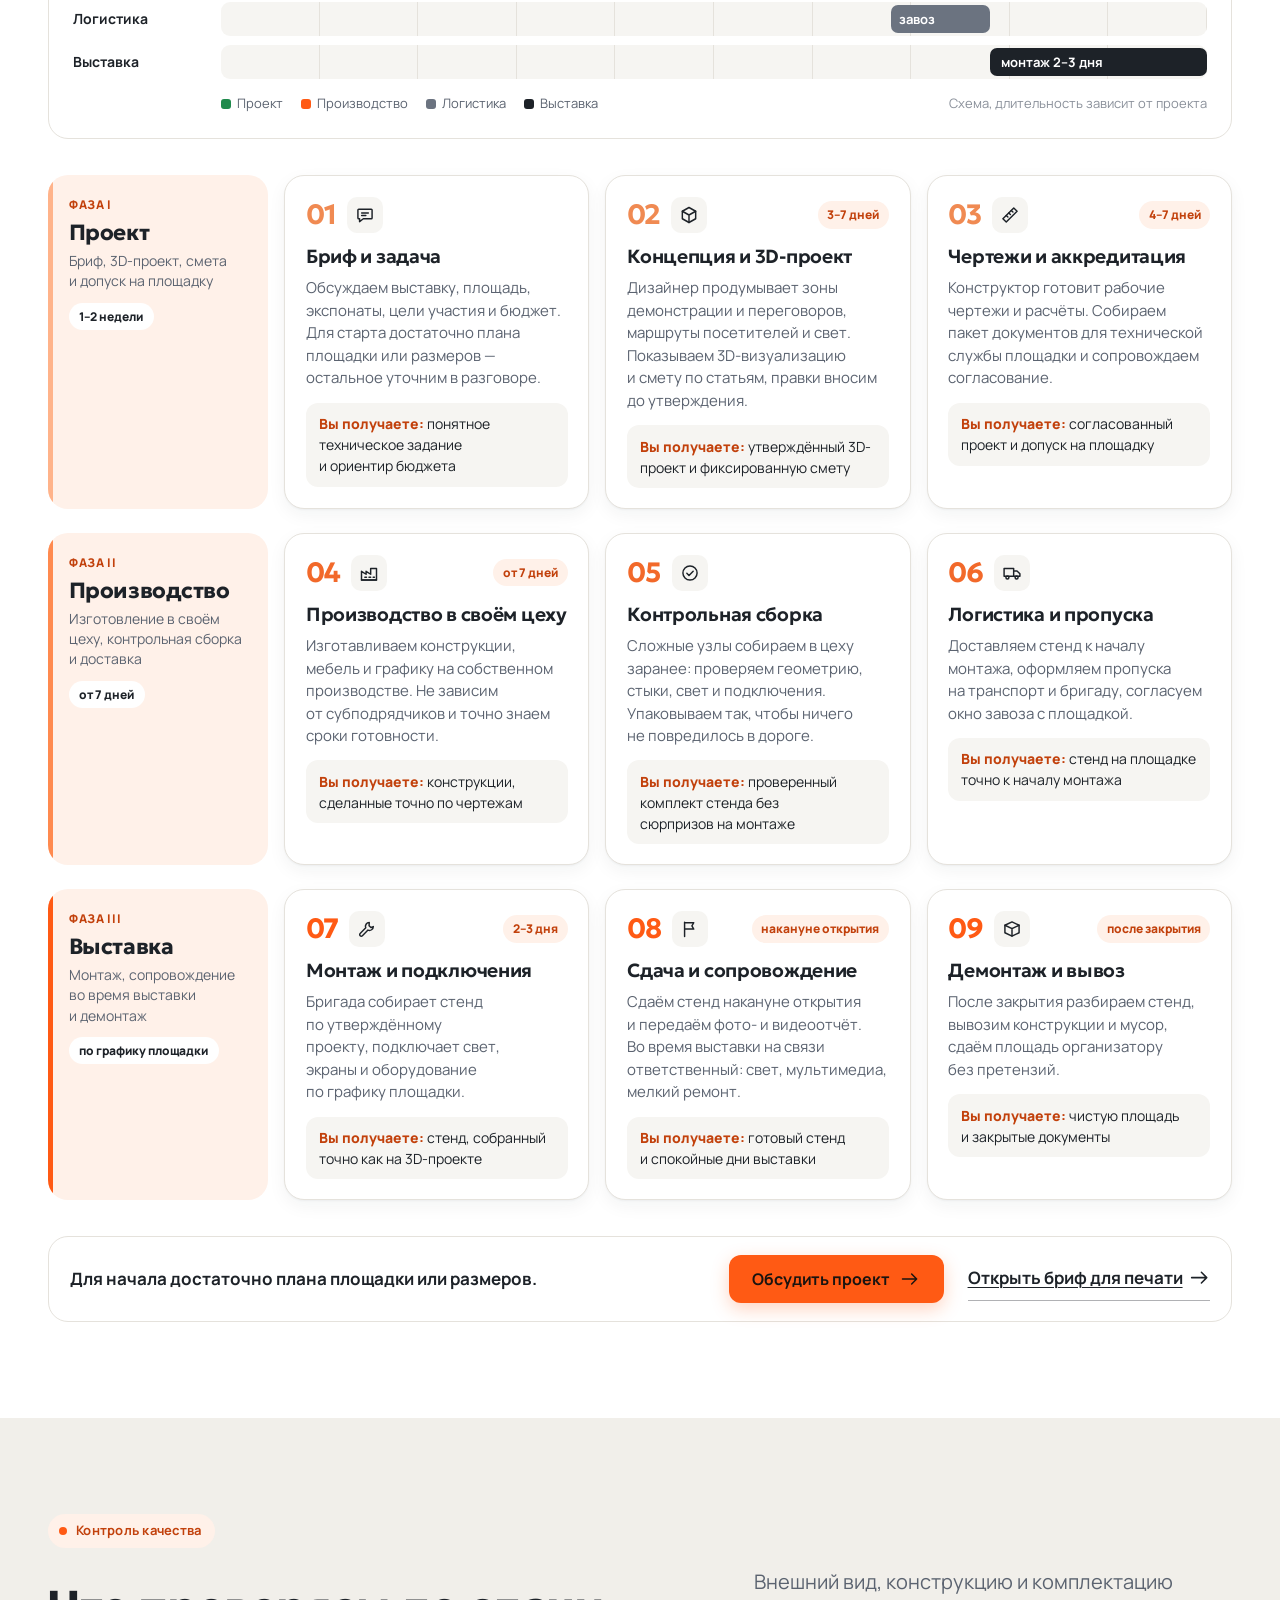
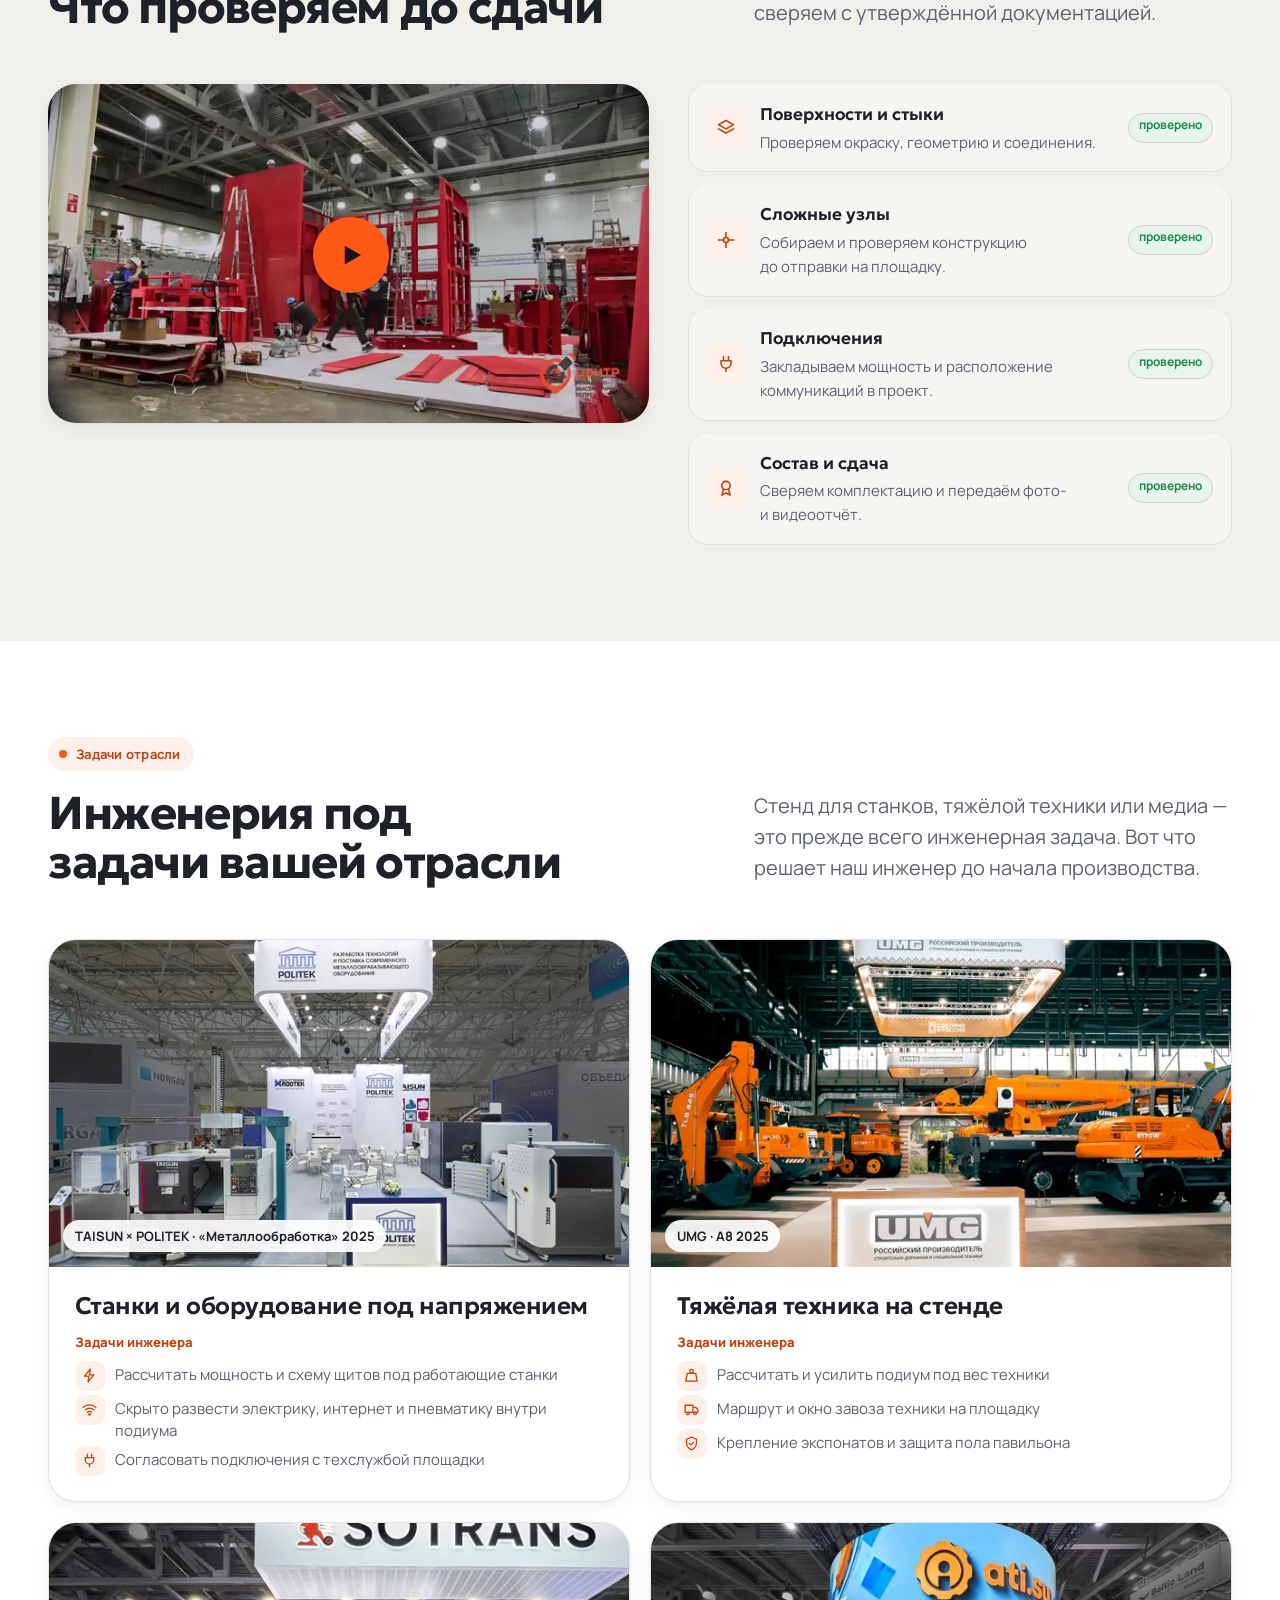
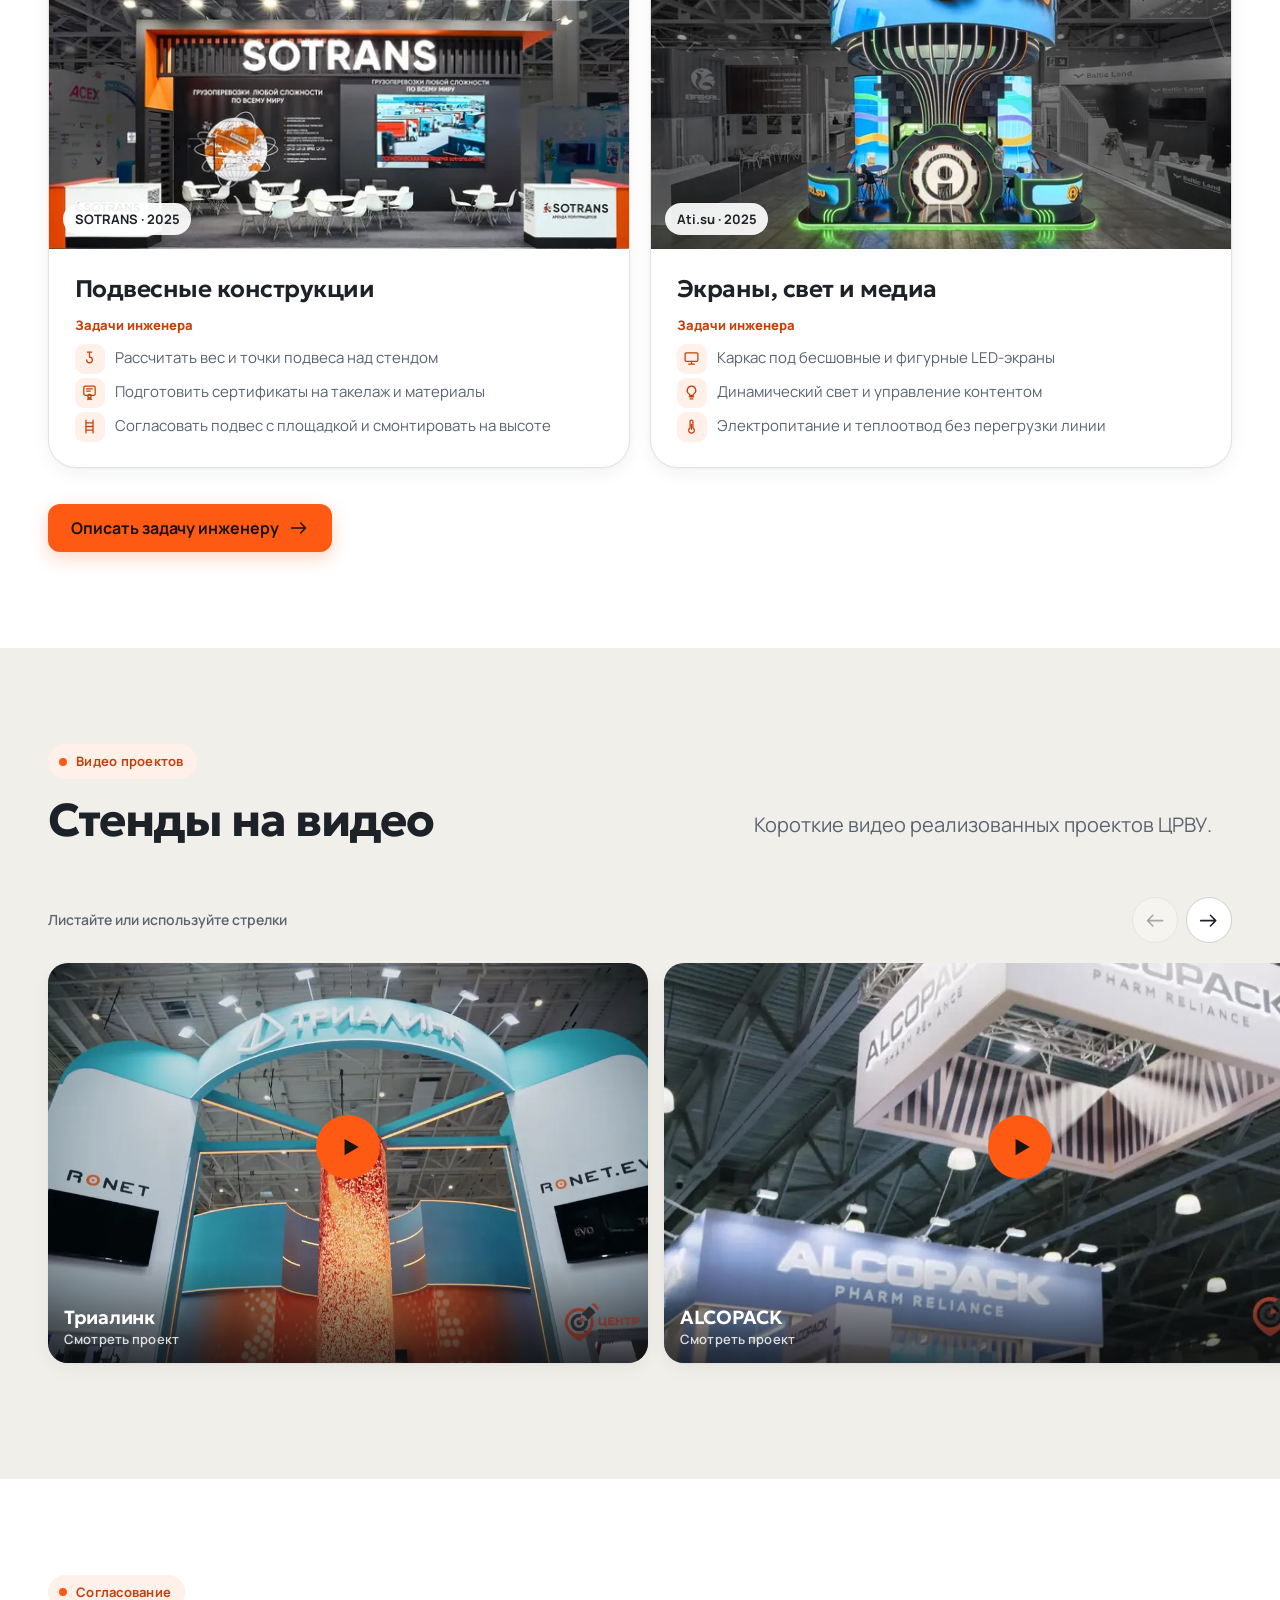
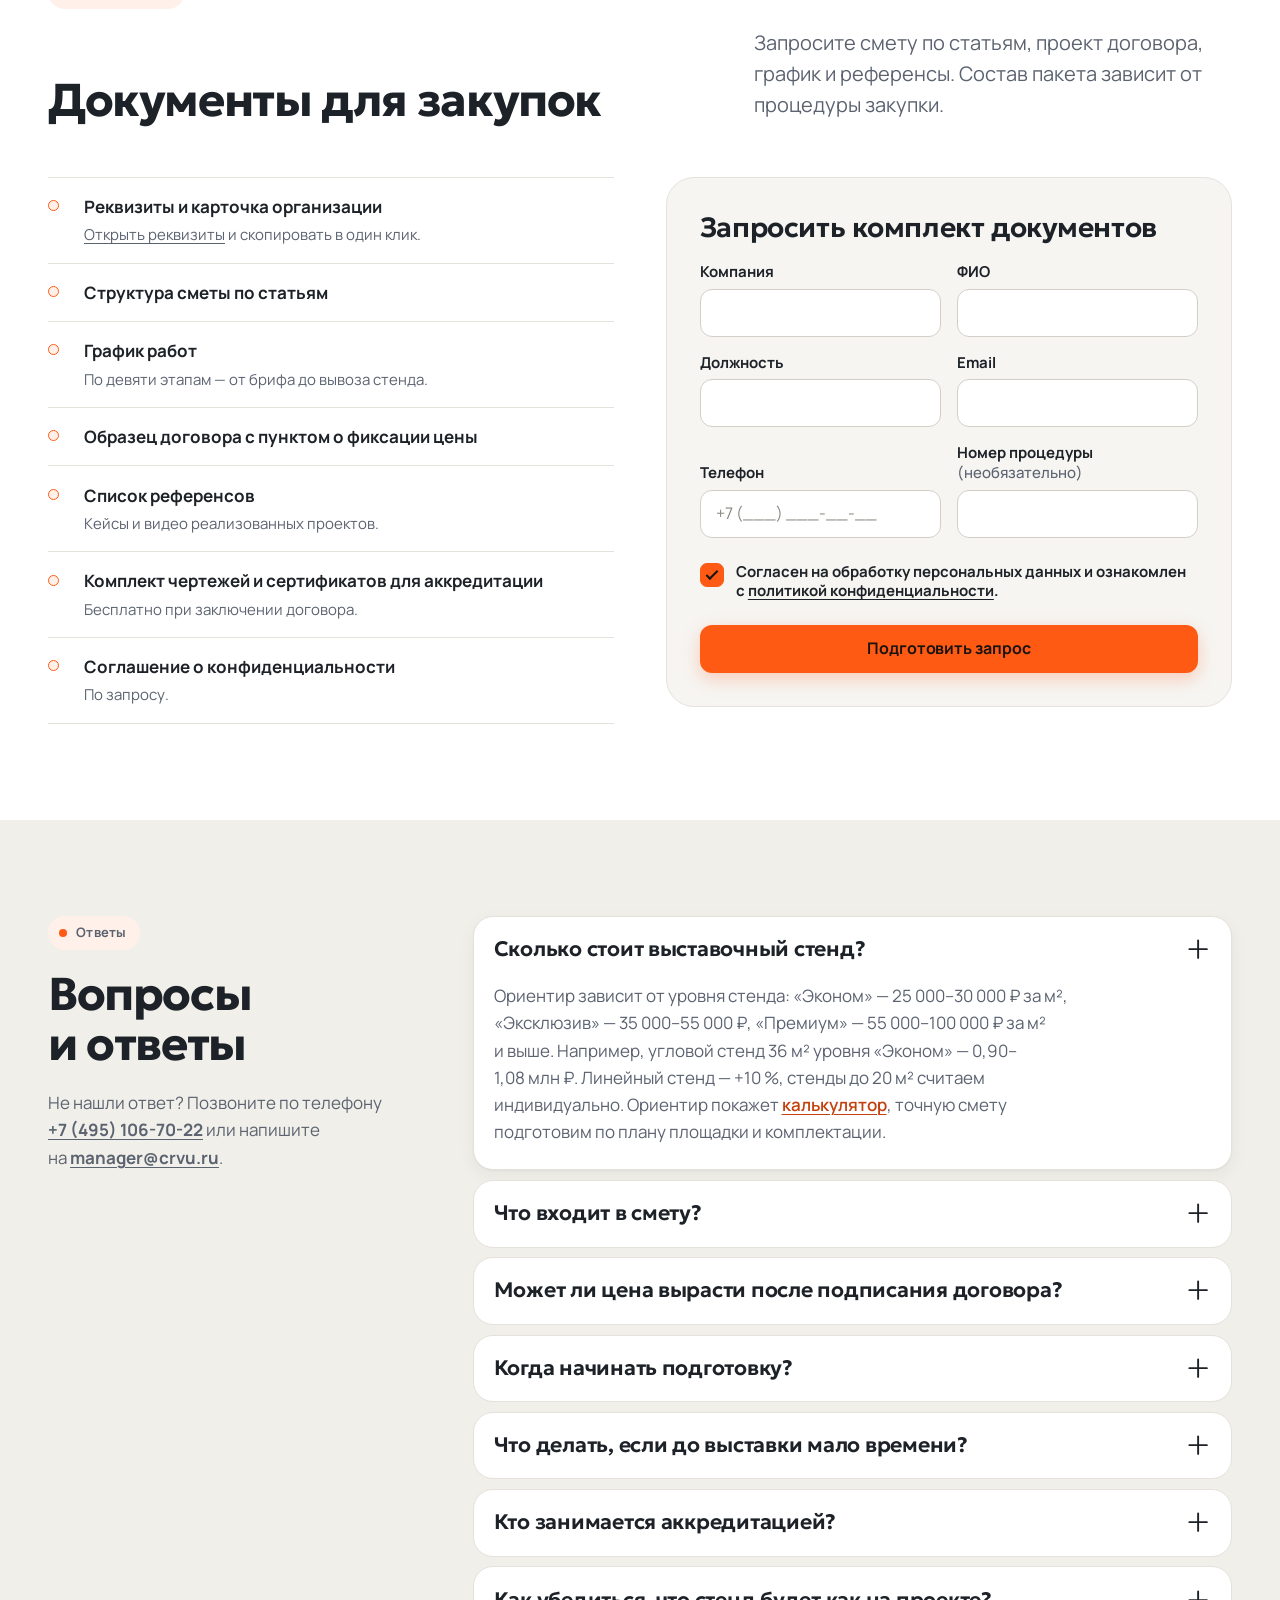
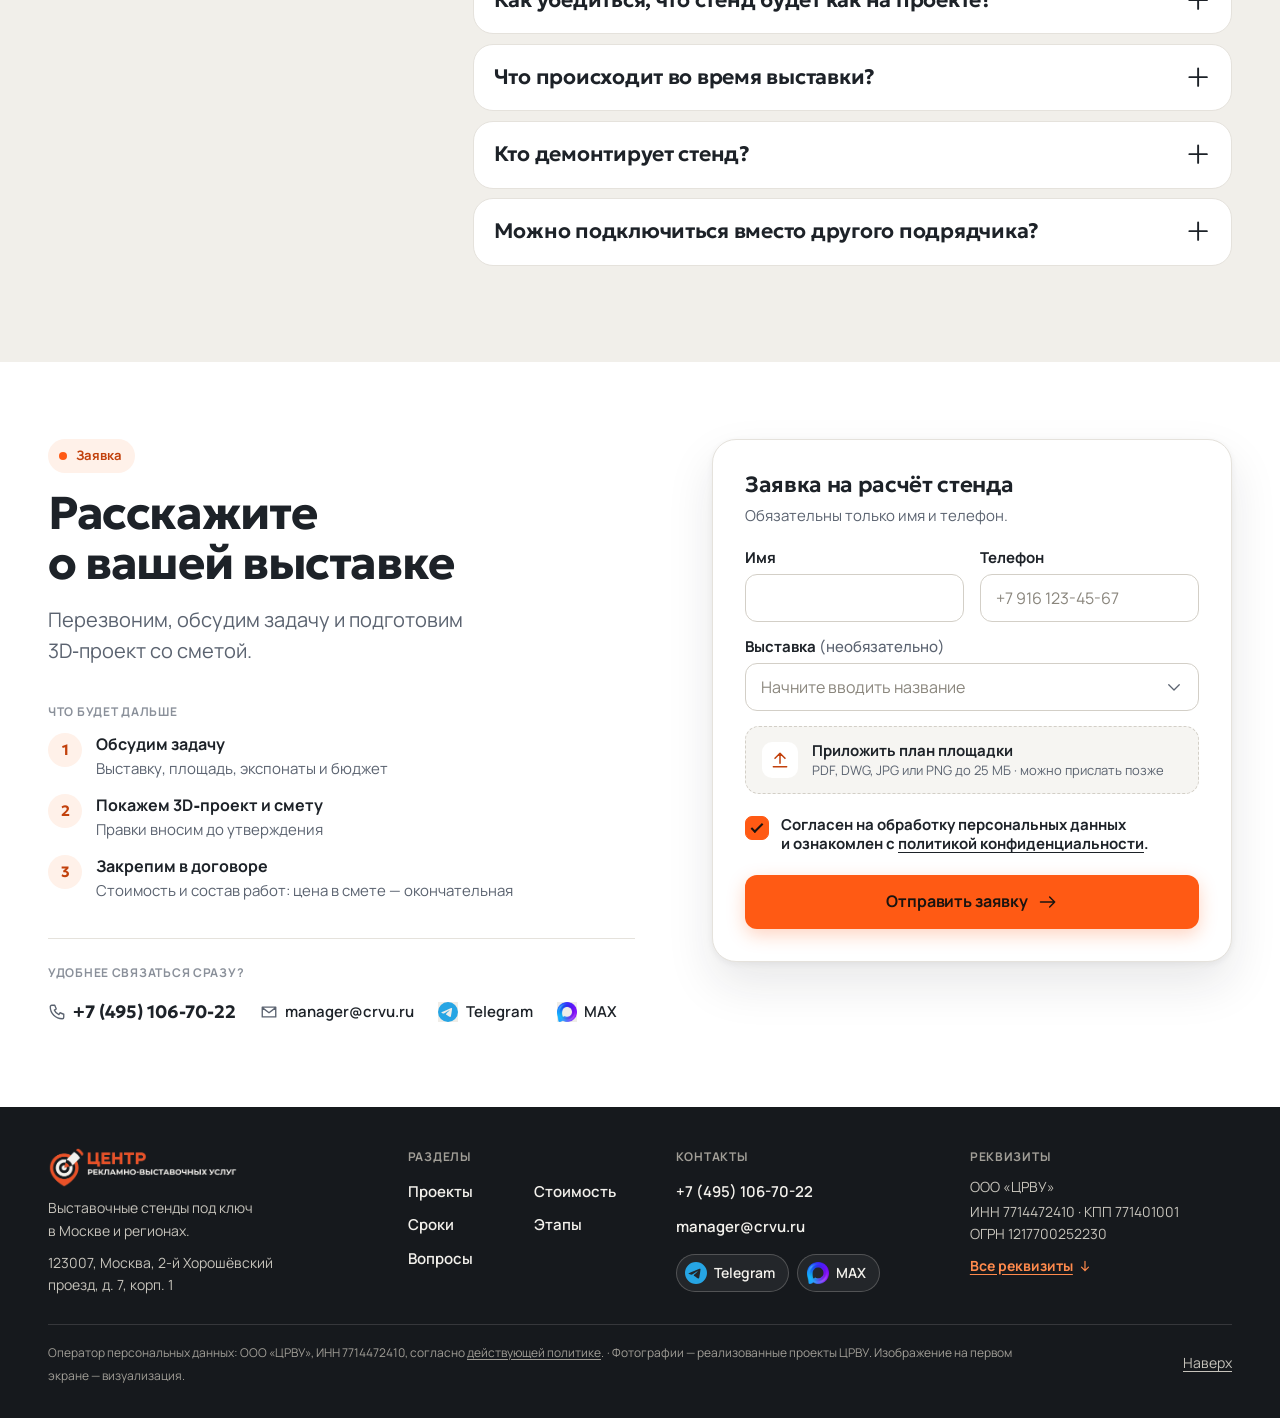
==== commit 93b3569d: "Чистовая страница: интеграции stendy.crvu.ru, окна и кнопки прежнего сайта, тёмный подвал - первый э" ====
--- a/index.html
+++ b/index.html
@@ -3,17 +3,17 @@
 <head>
 <meta charset="utf-8"/>
 <meta content="width=device-width, initial-scale=1, viewport-fit=cover" name="viewport"/>
-<title>ЦРВУ — эксклюзивные выставочные стенды под ваш бюджет | вариант V6-20112026</title>
+<title>ЦРВУ — эксклюзивные выставочные стенды под ваш бюджет</title>
 <meta content="Выставочные стенды под ключ: дизайн, производство, монтаж и демонтаж. Три уровня — Эконом, Эксклюзив и Премиум. Реальные проекты ЦРВУ, калькулятор стоимости и планировщик сроков." name="description"/>
-<meta content="noindex, nofollow" name="robots"/>
+<link href="https://stendy.crvu.ru/" rel="canonical"/>
 <meta content="#f6f5f2" name="theme-color"/>
 <meta content="website" property="og:type"/>
 <meta content="ru_RU" property="og:locale"/>
 <meta content="ЦРВУ" property="og:site_name"/>
 <meta content="Эксклюзивные выставочные стенды под ваш бюджет — ЦРВУ" property="og:title"/>
 <meta content="Проект, производство, монтаж и демонтаж в одних руках. Рассчитайте ориентир стоимости стенда в калькуляторе." property="og:description"/>
-<meta content="https://sokolnikovalex1975.github.io/crvu-stendy-landing-V6-20112026/assets/v5/hero/og-delta-1200x630.jpg" property="og:image"/>
-<meta content="https://sokolnikovalex1975.github.io/crvu-stendy-landing-V6-20112026/" property="og:url"/>
+<meta content="https://stendy.crvu.ru/assets/v5/hero/og-delta-1200x630.jpg" property="og:image"/>
+<meta content="https://stendy.crvu.ru/" property="og:url"/>
 <meta content="1200" property="og:image:width"/>
 <meta content="630" property="og:image:height"/>
 <meta content="Визуализация выставочного стенда Delta Battery: белый портал с оранжевой подсветкой, витрины и стойка ресепшн" property="og:image:alt"/>
@@ -35,7 +35,61 @@
 <link href="assets/css/infographics.css" rel="stylesheet"/>
 <link href="assets/css/calc-compact.css" rel="stylesheet"/>
 <link href="assets/css/v6.css" rel="stylesheet"/>
-<!-- Яндекс Метрика, Varioqub и UIS в этой версии НЕ подключены: это превью для проверки. -->
+<link href="assets/css/site.css" rel="stylesheet"/>
+<!-- Интеграции рабочего сайта: Varioqub — только на https://stendy.crvu.ru; Яндекс Метрика 103630235 и UIS — на https://stendy.crvu.ru и закрытом тесте https://test.crvu.ru -->
+<script src="assets/js/config.js"></script>
+<script data-crvu-varioqub="">
+(function () {
+  if (window.location.origin !== "https://stendy.crvu.ru"
+      || !/^\/(?:landing(?:_b)?\/?)?$/.test(window.location.pathname)
+      || window.ymab !== undefined) return;
+  var params = new URLSearchParams(window.location.search);
+  if (/^\/(?:chat\/)?$/.test(window.location.pathname)
+      && ['utm_source', 'utm_medium', 'network', 'utm_campaign'].every(function(key){ return params.getAll(key).length === 1; })
+      && params.get('utm_source') === 'yandex' && params.get('utm_medium') === 'cpc'
+      && params.get('network') === 'search' && [
+        'poisk_crvu_zastroyka_vistavok_714416091',
+        'poisk_auto_crvu_obshie_msk_714416070',
+        'poisk_auto_crvu_obshie_konv_msk_714416070'
+      ].includes(params.get('utm_campaign'))) {
+    var style = document.createElement('style');
+    style.textContent = '.varioqub-antiflicker { opacity: 0 !important; }';
+    document.head.appendChild(style);
+    (function(a,n,t,i,f,li,c){
+      a[t]=a[t]||function(){(a[t].a=a[t].a||[]).push(arguments)};n.classList.add(i);
+      c=function(){n.classList.remove(i)};li.callback=c;a[t].antiFlicker=li;setTimeout(c,f);
+    })(window, document.documentElement, 'ymab', 'varioqub-antiflicker', 4000, { 'metrika.103630235': true });
+  }
+  (function(e, x, pe, r, i, me, nt){
+    e[i]=e[i]||function(){(e[i].a=e[i].a||[]).push(arguments)},
+    me=x.createElement(pe),me.async=1,me.src=r,nt=x.getElementsByTagName(pe)[0],
+    me.addEventListener('error',function(){e[i].antiFlicker&&e[i].antiFlicker.callback();function cb(t){t=t[t.length-1],'function'==typeof t&&t({flags:{}})};Array.isArray(e[i].a)&&e[i].a.forEach(cb);e[i]=function(){cb(arguments)}}),
+    nt.parentNode.insertBefore(me,nt)
+  })(window, document, 'script', 'https://abt.s3.yandex.net/expjs/latest/exp.js', 'ymab');
+  window.ymab('metrika.103630235', 'setConfig', { storeReferer: true });
+  window.ymab('metrika.103630235', 'init');
+})();
+</script>
+<script data-crvu-metrika="">
+(function (w, d) {
+  var C = w.CRVU_CONFIG || {}, o = w.location.origin;
+  if (o !== C.productionOrigin && o !== C.testOrigin) { return; }
+  var id = C.metrikaId;
+  /* Яндекс Метрика: те же настройки, что на прежней странице */
+  w.ym = w.ym || function () { (w.ym.a = w.ym.a || []).push(arguments); };
+  w.ym.l = 1 * new Date();
+  var s = d.createElement('script');
+  s.async = true;
+  s.src = 'https://mc.yandex.ru/metrika/tag.js?id=' + id;
+  d.head.appendChild(s);
+  w.ym(id, 'init', { accurateTrackBounce: true, clickmap: true, disableYtm: true, ecommerce: false, sendTitle: false, ssr: true, trackLinks: true, webvisor: true, url: w.location.href, referrer: d.referrer });
+  /* UIS: отслеживание звонков (подмена номера в ссылках с data-calltracking) */
+  var u = d.createElement('script');
+  u.async = true;
+  u.src = 'https://app.uiscom.ru/static/cs.min.js?k=' + C.uisKey;
+  d.head.appendChild(u);
+})(window, document);
+</script>
 </head>
 <body id="top-of-page">
 <a class="skip" href="#main">Перейти к содержимому</a>
@@ -74,10 +128,14 @@
 <symbol id="i-tool" viewBox="0 0 24 24"><path d="M14.7 4.2a4.6 4.6 0 0 0-4.2 6.4L3.8 17.3a1.9 1.9 0 0 0 2.7 2.7l6.7-6.7a4.6 4.6 0 0 0 6.4-4.2l-2.9 1.1-2.2-2.2z"></path></symbol>
 <symbol id="i-flag" viewBox="0 0 24 24"><path d="M5.5 21V4M5.5 4.5h11l-2.2 3.8 2.2 3.8h-11"></path></symbol>
 <symbol id="v-cube" viewBox="0 0 24 24"><path d="M12 3 4 7.5v9L12 21l8-4.5v-9z"/><path d="M4 7.5 12 12l8-4.5M12 12v9"/></symbol><symbol id="v-stand" viewBox="0 0 24 24"><path d="M3 20h18M5 20V8h14v12M5 8l2-4h10l2 4"/><path d="M9 20v-6h6v6"/></symbol><symbol id="v-calc" viewBox="0 0 24 24"><rect x="5" y="3" width="14" height="18" rx="2"/><path d="M8 7h8M8 11h2M12 11h1M15 11h1M8 15h2M12 15h1M15 15h1M8 18h8"/></symbol><symbol id="v-contract" viewBox="0 0 24 24"><path d="M14 3H7a2 2 0 0 0-2 2v14a2 2 0 0 0 2 2h10a2 2 0 0 0 2-2V8z"/><path d="M14 3v5h5M8 13h8M8 17h4"/><circle cx="16.5" cy="17.5" r="1.5"/></symbol><symbol id="v-cal" viewBox="0 0 24 24"><rect x="3" y="5" width="18" height="16" rx="2"/><path d="M8 3v4M16 3v4M3 10h18M8 14h3v3H8z"/></symbol><symbol id="v-flag" viewBox="0 0 24 24"><path d="M5.5 21V4M5.5 4.5h11l-2.2 3.8 2.2 3.8h-11"/></symbol><symbol id="v-bolt" viewBox="0 0 24 24"><path d="M13 3 5 13h6l-1 8 8-10h-6z"/></symbol><symbol id="v-net" viewBox="0 0 24 24"><path d="M3 9a13 13 0 0 1 18 0M6 12.5a8.5 8.5 0 0 1 12 0M9 16a4 4 0 0 1 6 0"/><circle cx="12" cy="19" r="1"/></symbol><symbol id="v-weight" viewBox="0 0 24 24"><path d="M6 9h12l2 11H4z"/><circle cx="12" cy="6" r="2.5"/></symbol><symbol id="v-truck" viewBox="0 0 24 24"><path d="M3 6h11v10H3zM14 9h4l3 3v4h-7"/><circle cx="7" cy="17.5" r="1.8"/><circle cx="17" cy="17.5" r="1.8"/></symbol><symbol id="v-hook" viewBox="0 0 24 24"><path d="M12 3v7M9 3h6"/><path d="M12 10a4 4 0 1 1-4 4"/></symbol><symbol id="v-cert" viewBox="0 0 24 24"><rect x="4" y="3" width="16" height="13" rx="2"/><path d="M8 7h8M8 10h5"/><circle cx="12" cy="17" r="2.5"/><path d="m10.5 19-1 3 2.5-1 2.5 1-1-3"/></symbol><symbol id="v-screen" viewBox="0 0 24 24"><rect x="3" y="4" width="18" height="12" rx="1.5"/><path d="M8 20h8M12 16v4"/></symbol><symbol id="v-lamp" viewBox="0 0 24 24"><path d="M9 18h6M10 21h4M12 3a6 6 0 0 0-3.5 10.9c.6.5 1 1.2 1 2.1h5c0-.9.4-1.6 1-2.1A6 6 0 0 0 12 3z"/></symbol><symbol id="v-plug" viewBox="0 0 24 24"><path d="M9 3v5M15 3v5M6 8h12v3a6 6 0 0 1-12 0zM12 17v4"/></symbol><symbol id="v-card" viewBox="0 0 24 24"><rect x="3" y="5" width="18" height="14" rx="2"/><circle cx="9" cy="11" r="2"/><path d="M6 16c.6-1.6 1.7-2.4 3-2.4s2.4.8 3 2.4M14 10h4M14 13h3"/></symbol><symbol id="v-table" viewBox="0 0 24 24"><rect x="3" y="4" width="18" height="16" rx="2"/><path d="M3 9h18M3 14h18M9 9v11"/></symbol><symbol id="v-lock" viewBox="0 0 24 24"><rect x="5" y="10" width="14" height="10" rx="2"/><path d="M8 10V7a4 4 0 0 1 8 0v3M12 14v2"/></symbol><symbol id="v-star" viewBox="0 0 24 24"><path d="m12 3 2.7 5.6 6.1.9-4.4 4.3 1 6.1L12 17l-5.4 2.9 1-6.1-4.4-4.3 6.1-.9z"/></symbol><symbol id="v-draw" viewBox="0 0 24 24"><path d="M3 21h18M5 21V5h14v16"/><path d="M8 9h8M8 13h4M14 13h2M8 17h8"/></symbol><symbol id="v-area" viewBox="0 0 24 24"><path d="M3 3h18v18H3z" stroke-dasharray="3 2.5"/><path d="M8 12h8M12 8v8"/></symbol><symbol id="v-water" viewBox="0 0 24 24"><path d="M12 3s6 6.5 6 11a6 6 0 0 1-12 0c0-4.5 6-11 6-11z"/></symbol><symbol id="v-sofa" viewBox="0 0 24 24"><path d="M5 11V8a2 2 0 0 1 2-2h10a2 2 0 0 1 2 2v3M3 12a2 2 0 0 1 4 0v2h10v-2a2 2 0 0 1 4 0v5H3zM6 17v2M18 17v2"/></symbol><symbol id="v-shield" viewBox="0 0 24 24"><path d="M12 3 5 6v5c0 4.5 3 8.3 7 10 4-1.7 7-5.5 7-10V6z"/><path d="m9 12 2 2 4-4"/></symbol><symbol id="v-pin" viewBox="0 0 24 24"><path d="M12 21s-6-5.5-6-10.5a6 6 0 0 1 12 0C18 15.5 12 21 12 21z"/><circle cx="12" cy="10.5" r="2.2"/></symbol><symbol id="v-build" viewBox="0 0 24 24"><path d="M3 21h18M5 21V9l7-5 7 5v12M9 21v-5h6v5"/></symbol><symbol id="v-badge" viewBox="0 0 24 24"><circle cx="12" cy="9" r="5"/><path d="m9 13.5-2 7 5-2.5 5 2.5-2-7"/></symbol><symbol id="v-layers" viewBox="0 0 24 24"><path d="m12 3 9 5-9 5-9-5z"/><path d="m3 13 9 5 9-5"/></symbol><symbol id="v-ruler" viewBox="0 0 24 24"><path d="m3 17 14-14 4 4L7 21z"/><path d="m7 13 2 2M10 10l2 2M13 7l2 2"/></symbol><symbol id="v-knot" viewBox="0 0 24 24"><circle cx="12" cy="12" r="3"/><path d="M12 3v6M12 15v6M3 12h6M15 12h6"/></symbol><symbol id="v-cam" viewBox="0 0 24 24"><path d="M4 8h3l2-3h6l2 3h3v11H4z"/><circle cx="12" cy="13" r="3.5"/></symbol><symbol id="v-height" viewBox="0 0 24 24"><path d="M7 3v18M17 3v18M7 7h10M7 12h10M7 17h10"/></symbol><symbol id="v-therm" viewBox="0 0 24 24"><path d="M10 14V5a2 2 0 1 1 4 0v9a4 4 0 1 1-4 0z"/><path d="M12 9v7"/></symbol><symbol id="v-ok" viewBox="0 0 24 24"><path d="m5 12.5 4.5 4.5L19 7.5"/></symbol><symbol id="i-box" viewBox="0 0 24 24"><path d="M3.5 7.5L12 3.5l8.5 4v9L12 20.5l-8.5-4z"></path><path d="M3.5 7.5L12 11.5l8.5-4M12 11.5v9"></path></symbol>
+<symbol id="i-ne" viewBox="0 0 24 24"><path d="M7 17 17 7M8.5 7H17v8.5"></path></symbol>
+<symbol id="i-flower" viewBox="0 0 24 24"><path d="M12 21v-7.5"></path><path d="M12 13.5c-3.2 0-5.3-2.3-5.3-5.8V5l2.65 1.9L12 4l2.65 2.9L17.3 5v2.7c0 3.5-2.1 5.8-5.3 5.8z"></path><path d="M12 18.5c-1.7-1.6-3.7-2.1-6-1.7M12 18.5c1.7-1.6 3.7-2.1 6-1.7"></path></symbol>
+<symbol id="i-camera" viewBox="0 0 24 24"><path d="M4 8h3.2l1.6-2.5h6.4L16.8 8H20a1 1 0 0 1 1 1v9a1 1 0 0 1-1 1H4a1 1 0 0 1-1-1V9a1 1 0 0 1 1-1z"></path><circle cx="12" cy="13.2" r="3.4"></circle></symbol>
+<symbol id="i-cup" viewBox="0 0 24 24"><path d="M4.5 10h11.5v4.5a5 5 0 0 1-5 5h-1.5a5 5 0 0 1-5-5z"></path><path d="M16 11h1.5a2.5 2.5 0 0 1 0 5H16"></path><path d="M8 3.5c-.8.9-.8 1.8 0 2.7M11 3.5c-.8.9-.8 1.8 0 2.7M14 3.5c-.8.9-.8 1.8 0 2.7"></path></symbol>
+<symbol id="i-bean" viewBox="0 0 24 24"><ellipse cx="9" cy="14.5" rx="4.4" ry="6" transform="rotate(-35 9 14.5)"></ellipse><path d="M6.2 18.4c1.2-1.4 1.6-3 1.9-4.4s.8-2.9 2.6-4.2"></path><ellipse cx="17" cy="7.5" rx="3.2" ry="4.4" transform="rotate(35 17 7.5)"></ellipse><path d="M19 4.7c-.9 1-1.2 2.1-1.4 3.2s-.6 2.1-1.9 3"></path></symbol>
+<symbol id="i-grid" viewBox="0 0 24 24"><path d="M4 4h7v7H4zM13 4h7v7h-7zM4 13h7v7H4zM13 13h7v7h-7z"></path></symbol>
 </defs>
 </svg>
-<div class="preview-bar">Вариант V6-20112026 · версия для проверки. Формы не&nbsp;отправляют заявки, аналитика отключена</div>
-<script>(function(){var b=document.querySelector(".preview-bar"),r=document.documentElement;function s(){r.style.setProperty("--pbar-h",(b?b.offsetHeight:0)+"px");}s();addEventListener("resize",s);})();</script>
 <!-- ============ ШАПКА ============ -->
 <header class="hdr" id="hdr">
 <div class="container hdr__in">
@@ -95,7 +153,11 @@
 </ul>
 </nav>
 <div class="hdr__tel">
-<a data-goal="click_phone" href="tel:+74951067022">+7 (495) 106-70-22</a>
+<a data-calltracking="sales" href="tel:+74951067022"><span data-calltracking-text="">+7 (495) 106-70-22</span></a>
+</div>
+<div aria-label="Мессенджеры для связи" class="hdr__msg" role="group">
+<a aria-label="Написать Глебу в Telegram" class="hdr__mi" href="https://t.me/Gleb_CRVU" rel="noopener" target="_blank" title="Telegram"><img alt="" height="34" src="assets/logos/telegram.svg" width="34"/></a>
+<a aria-label="Написать Глебу в MAX" class="hdr__mi" href="https://max.ru/u/f9LHodD0cOKk8tgSKELYGCPFay2Q-cz4WkgfuM4f9D5LfGBGwmN4_UsgbQ0" rel="noopener" target="_blank" title="MAX"><img alt="" height="34" src="assets/logos/max-128.webp" width="34"/></a>
 </div>
 <a class="btn btn--accent btn--sm hdr__cta" href="#calculator">Рассчитать стоимость</a>
 <button aria-controls="mmenu" aria-expanded="false" aria-label="Открыть меню" class="burger" id="burger" type="button">
@@ -111,7 +173,11 @@
 <a href="#process">Этапы <svg aria-hidden="true" class="ico"><use href="#i-arrow"></use></svg></a>
 <a href="#faq">Вопросы <svg aria-hidden="true" class="ico"><use href="#i-arrow"></use></svg></a>
 <div class="mmenu__foot">
-<a class="tel" data-goal="click_phone" href="tel:+74951067022">+7 (495) 106-70-22</a>
+<a class="tel" data-calltracking="sales" href="tel:+74951067022"><span data-calltracking-text="">+7 (495) 106-70-22</span></a>
+<div class="mmenu__msg">
+<a href="https://t.me/Gleb_CRVU" rel="noopener" target="_blank"><img alt="" height="24" loading="lazy" src="assets/logos/telegram.svg" width="24"/>Telegram</a>
+<a href="https://max.ru/u/f9LHodD0cOKk8tgSKELYGCPFay2Q-cz4WkgfuM4f9D5LfGBGwmN4_UsgbQ0" rel="noopener" target="_blank"><img alt="" height="24" loading="lazy" src="assets/logos/max-128.webp" width="24"/>MAX</a>
+</div>
 <a class="btn btn--accent" href="#calculator">Рассчитать стоимость</a>
 </div>
 </div>
@@ -127,6 +193,7 @@
 <p class="eyebrow">Выставочные стенды под ключ · Москва и регионы</p>
 <h1 id="hero-title">Эксклюзивные выставочные стенды <span class="hl">под ваш бюджет</span></h1>
 <div class="hero3__from hero3__from--text">
+<p class="hero3__proof">Реализовали <b>5100&nbsp;проектов</b> за&nbsp;<b>25&nbsp;лет</b></p>
 <p class="hero3__from-d">Дизайн, производство, монтаж и&nbsp;демонтаж — в&nbsp;одних руках</p>
 </div>
 <p class="hero3__lead">Сделаем стенд, который выделит вас среди конкурентов и&nbsp;запомнится посетителям. Или подстроимся под бюджет, если задача — достойно показать продукцию.</p>
@@ -647,8 +714,8 @@
 <li class="venue"><span class="venue__logo"><img src="assets/v5/venues/expograd-yug.png" alt="Логотип ВКК «Экспоград Юг»" loading="lazy" decoding="async"/></span><span class="venue__st venue__st--ok">Аккредитованы</span><p class="venue__city">Краснодар</p><h3>ВКК «Экспоград Юг»</h3></li>
 <li class="venue"><span class="venue__logo"><img src="assets/v5/venues/ekb-expo.svg" alt="Логотип МВЦ «Екатеринбург-ЭКСПО»" loading="lazy" decoding="async"/></span><span class="venue__st venue__st--ok">Аккредитованы</span><p class="venue__city">Екатеринбург</p><h3>Екатеринбург-ЭКСПО</h3></li>
 <li class="venue"><span class="venue__logo"><img src="assets/v5/venues/timiryazev.svg" alt="Логотип «Тимирязев Центра»" loading="lazy" decoding="async"/></span><span class="venue__st">Знаем площадку</span><p class="venue__city">Москва</p><h3>«Тимирязев Центр»</h3></li>
-<li class="venue"><span aria-hidden="true" class="venue__logo venue__logo--none"><svg viewBox="0 0 48 32" fill="none" stroke="currentColor" stroke-width="1.6" stroke-linejoin="round"><path d="M4 12 24 3l20 9"/><path d="M4 12h40M7 29h34M6 31h36"/><path d="M10 14v13M17 14v13M24 14v13M31 14v13M38 14v13"/></svg></span><span class="venue__st">Знаем площадку</span><p class="venue__city">Москва</p><h3>Гостиный двор</h3></li>
-<li class="venue"><span class="venue__logo"><img src="assets/v5/venues/patriot.png" alt="Логотип парка «Патриот»" loading="lazy" decoding="async"/></span><span class="venue__st">Знаем площадку</span><p class="venue__city">Кубинка</p><h3>КВЦ «Патриот Экспо»</h3></li>
+<li class="venue"><span class="venue__logo"><img src="assets/v5/venues/gostiny-dvor.png" alt="Логотип ТД «Шатёр» — управляющей компании атриума «Гостиного двора»" width="142" height="143" loading="lazy" decoding="async"/></span><span class="venue__st">Знаем площадку</span><p class="venue__city">Москва</p><h3>Гостиный двор</h3></li>
+<li class="venue"><span class="venue__logo"><img src="assets/v5/venues/patriot-expo.png" alt="Логотип КВЦ «Патриот Экспо»" width="130" height="124" loading="lazy" decoding="async"/></span><span class="venue__st">Знаем площадку</span><p class="venue__city">Кубинка</p><h3>КВЦ «Патриот Экспо»</h3></li>
 <li class="venue"><span class="venue__logo"><img src="assets/v5/venues/sirius.svg" alt="Логотип «Сириус»" loading="lazy" decoding="async"/></span><span class="venue__st">Знаем площадку</span><p class="venue__city">Сочи</p><h3>Парк науки и&nbsp;искусства «Сириус»</h3></li>
 <li class="venue venue--more"><h3>Ваша площадка не&nbsp;в&nbsp;списке?</h3><p>Работаем по&nbsp;всей России и&nbsp;в&nbsp;СНГ. Пришлите руководство участника — проверим требования.</p><a class="link-arrow" href="#quiz">Обсудить выставку <svg aria-hidden="true" class="ico"><use href="#i-arrow"></use></svg></a></li>
 </ul>
@@ -743,7 +810,7 @@
 <div class="process-foot">
 <p>Для начала достаточно плана площадки или размеров.</p>
 <a class="btn btn--accent" data-open-quiz="process" href="#quiz">Обсудить проект <svg aria-hidden="true" class="ico"><use href="#i-arrow"></use></svg></a>
-<a class="link-arrow" href="brief-card.html" rel="noopener" target="_blank">Открыть бриф для печати <svg aria-hidden="true" class="ico"><use href="#i-arrow"></use></svg></a>
+<a class="link-arrow" data-file="brief_card" href="brief-card.html" rel="noopener" target="_blank">Открыть бриф для печати <svg aria-hidden="true" class="ico"><use href="#i-arrow"></use></svg></a>
 </div>
 </div>
 </section>
@@ -922,7 +989,7 @@
 <div class="faq__aside">
 <p class="tag">Ответы</p>
 <h2 class="sec__title" id="faq-title">Вопросы и&nbsp;ответы</h2>
-<p>Не нашли ответ? Позвоните по&nbsp;телефону <a data-goal="click_phone" href="tel:+74951067022"><b>+7&nbsp;(495)&nbsp;106-70-22</b></a> или напишите на&nbsp;<a href="mailto:manager@crvu.ru"><b>manager@crvu.ru</b></a>.</p>
+<p>Не нашли ответ? Позвоните по&nbsp;телефону <a data-calltracking="sales" href="tel:+74951067022"><b data-calltracking-text="">+7&nbsp;(495)&nbsp;106-70-22</b></a> или напишите на&nbsp;<a href="mailto:manager@crvu.ru"><b>manager@crvu.ru</b></a>.</p>
 </div>
 <div class="acc" id="acc">
 <div class="acc__item is-open">
@@ -989,10 +1056,10 @@
 <div class="nq__con">
 <p class="nq__h">Удобнее связаться сразу?</p>
 <p class="nq__links">
-<a class="nq__tel" data-goal="click_phone" href="tel:+74951067022"><svg aria-hidden="true" class="ico"><use href="#i-phone"></use></svg>+7 (495) 106-70-22</a>
+<a class="nq__tel" data-calltracking="sales" href="tel:+74951067022"><svg aria-hidden="true" class="ico"><use href="#i-phone"></use></svg><span data-calltracking-text="">+7 (495) 106-70-22</span></a>
 <a class="nq__mail" href="mailto:manager@crvu.ru"><svg aria-hidden="true" class="ico"><use href="#i-mail"></use></svg>manager@crvu.ru</a>
-<a class="nq__msg" data-goal="click_messenger" href="https://t.me/Gleb_CRVU" rel="noopener" target="_blank"><img alt="" height="20" loading="lazy" src="assets/logos/telegram.svg" width="20"/>Telegram</a>
-<a class="nq__msg" data-goal="click_messenger" href="https://max.ru/u/f9LHodD0cOKk8tgSKELYGCPFay2Q-cz4WkgfuM4f9D5LfGBGwmN4_UsgbQ0" rel="noopener" target="_blank"><img alt="" height="20" loading="lazy" src="assets/logos/max.svg" width="20"/>MAX</a>
+<a class="nq__msg" href="https://t.me/Gleb_CRVU" rel="noopener" target="_blank"><img alt="" height="20" loading="lazy" src="assets/logos/telegram.svg" width="20"/>Telegram</a>
+<a class="nq__msg" href="https://max.ru/u/f9LHodD0cOKk8tgSKELYGCPFay2Q-cz4WkgfuM4f9D5LfGBGwmN4_UsgbQ0" rel="noopener" target="_blank"><img alt="" height="20" loading="lazy" src="assets/logos/max-128.webp" width="20"/>MAX</a>
 </p>
 </div>
 <div class="nq__box">
@@ -1040,15 +1107,21 @@
 <p class="quiz__err nq__full" hidden="" id="qErr" role="alert"></p>
 <button class="btn btn--accent nq__btn nq__full" id="qSubmit" type="submit">Отправить заявку <svg aria-hidden="true" class="ico"><use href="#i-arrow"></use></svg></button>
 </div>
-<p class="preview-form-note nq__note">Предпросмотр: формы проверяют данные, но&nbsp;не&nbsp;отправляют заявки в&nbsp;ЦРВУ.</p>
 </form>
 <div class="quiz__ok nq__card" hidden="" id="quizOk" tabindex="-1">
 <p class="quiz__step">Заявка</p>
-<h3 id="quizOkTitle">Черновик готов</h3>
+<h3 id="quizOkTitle">Заявка передана</h3>
 <p id="quizOkText"></p>
 <dl class="quiz__sum" id="quizSum"></dl>
+<div class="nq__send" hidden="" id="quizOkSend">
+<p class="nq__h">Отправить план площадки</p>
+<p class="nq__send-l">
+<a class="nq__msg" href="https://t.me/Gleb_CRVU" rel="noopener" target="_blank"><img alt="" height="20" loading="lazy" src="assets/logos/telegram.svg" width="20"/>Telegram</a>
+<a class="nq__msg" href="https://max.ru/u/f9LHodD0cOKk8tgSKELYGCPFay2Q-cz4WkgfuM4f9D5LfGBGwmN4_UsgbQ0" rel="noopener" target="_blank"><img alt="" height="20" loading="lazy" src="assets/logos/max-128.webp" width="20"/>MAX</a>
+<a class="nq__mail" href="mailto:manager@crvu.ru"><svg aria-hidden="true" class="ico"><use href="#i-mail"></use></svg>manager@crvu.ru</a>
+</p>
+</div>
 <p><button class="btn btn--soft btn--sm" id="quizAgain" type="button">Заполнить ещё одну заявку</button></p>
-<p class="preview-result">В&nbsp;этой версии заявка не&nbsp;отправлена. Вы проверили заполнение формы; реальные обращения принимаются по&nbsp;телефону или в&nbsp;мессенджере.</p><button class="btn btn--soft" data-download-draft="" type="button">Скачать черновик заявки</button>
 </div>
 </div>
 </div>
@@ -1056,11 +1129,11 @@
 </section>
 </main>
 <!-- ============ ПОДВАЛ ============ -->
-<footer class="ftr ftr--light">
+<footer class="ftr ftr--dark">
 <div class="container">
 <div class="ftr__top">
 <div class="ftr__brand">
-<img alt="ЦРВУ" class="ftr__logo" height="44" loading="lazy" src="assets/logos/crvu-logo-header.webp" width="205"/>
+<img alt="ЦРВУ" class="ftr__logo" height="44" loading="lazy" src="assets/logos/crvu-logo-light.webp" width="205"/>
 <p class="ftr__line ftr__desc">Выставочные стенды под&nbsp;ключ в&nbsp;Москве и&nbsp;регионах.</p>
 <p class="ftr__line ftr__addr">123007, Москва, 2-й Хорошёвский проезд, д. 7, корп. 1</p>
 </div>
@@ -1077,9 +1150,9 @@
 <div class="ftr__col">
 <p class="ftr__h">Контакты</p>
 <div class="ftr__nav ftr__con">
-<a class="ftr__tel" data-goal="click_phone" href="tel:+74951067022">+7 (495) 106-70-22</a>
+<a class="ftr__tel" data-calltracking="sales" href="tel:+74951067022"><span data-calltracking-text="">+7 (495) 106-70-22</span></a>
 <a href="mailto:manager@crvu.ru">manager@crvu.ru</a>
-<span class="ftr__msg"><a data-goal="click_messenger" href="https://t.me/Gleb_CRVU" rel="noopener" target="_blank"><img alt="" height="22" loading="lazy" src="assets/logos/telegram.svg" width="22"/>Telegram</a><a data-goal="click_messenger" href="https://max.ru/u/f9LHodD0cOKk8tgSKELYGCPFay2Q-cz4WkgfuM4f9D5LfGBGwmN4_UsgbQ0" rel="noopener" target="_blank"><img alt="" height="22" loading="lazy" src="assets/logos/max.svg" width="22"/>MAX</a></span>
+<span class="ftr__msg"><a href="https://t.me/Gleb_CRVU" rel="noopener" target="_blank"><img alt="" height="22" loading="lazy" src="assets/logos/telegram.svg" width="22"/>Telegram</a><a href="https://max.ru/u/f9LHodD0cOKk8tgSKELYGCPFay2Q-cz4WkgfuM4f9D5LfGBGwmN4_UsgbQ0" rel="noopener" target="_blank"><img alt="" height="22" loading="lazy" src="assets/logos/max-128.webp" width="22"/>MAX</a></span>
 </div>
 </div>
 <div class="ftr__col ftr__rq">
@@ -1110,7 +1183,7 @@
 <div class="ftr__bot">
 <div class="ftr__botl">
 <p class="ftr__op">Оператор персональных данных: ООО «ЦРВУ», ИНН&nbsp;7714472410, согласно <a href="https://crvu.ru/policy" rel="noopener" target="_blank">действующей политике</a>.</p>
-<p>Фотографии — реализованные проекты ЦРВУ. Вариант V6-20112026: заявки и аналитика отключены. Изображение на первом экране — визуализация.</p>
+<p>Фотографии — реализованные проекты ЦРВУ. Изображение на&nbsp;первом экране — визуализация.</p>
 </div>
 <a href="#top">Наверх</a>
 </div>
@@ -1119,9 +1192,114 @@
 <!-- мобильная липкая панель и кнопка «Наверх» -->
 <div class="mbar" id="mbar">
 <a class="btn btn--accent" href="#calculator">Рассчитать стоимость</a>
-<a class="btn btn--line" data-goal="click_phone" href="tel:+74951067022"><svg aria-hidden="true" class="ico"><use href="#i-phone"></use></svg> Позвонить</a>
+<a class="btn btn--line" data-calltracking="sales" href="tel:+74951067022"><svg aria-hidden="true" class="ico"><use href="#i-phone"></use></svg> Позвонить</a>
 </div>
 <a aria-label="Наверх" class="totop" href="#top" id="toTop"><svg aria-hidden="true" class="ico"><use href="#i-arrow"></use></svg></a>
+<!-- кнопки при прокрутке (компьютер): 3D-визуализация и портфолио -->
+<div aria-label="3D-визуализация и проекты" class="dsa" hidden="" id="dsa" role="group">
+<button aria-haspopup="dialog" class="dsa__btn dsa__btn--accent" data-open-3d="" type="button">3D визуализация бесплатно <svg aria-hidden="true" class="ico"><use href="#i-ne"></use></svg></button>
+<button aria-haspopup="dialog" class="dsa__btn" data-open-portfolio="" type="button">Посмотрите наши проекты <svg aria-hidden="true" class="ico"><use href="#i-ne"></use></svg></button>
+</div>
+<!-- окно «3D-визуализация бесплатно» -->
+<dialog aria-labelledby="d3Title" class="dlg mdl mdl--3d" data-placement="modal_3d" id="d3Dlg">
+<button aria-label="Закрыть" class="dlg__x" data-close="" type="button"><svg aria-hidden="true" class="ico"><use href="#i-close"></use></svg></button>
+<div class="mdl__grid">
+<figure class="mdl__fig">
+<img alt="3D-визуализация стенда Intek для выставки «Металлообработка 2026»" decoding="async" height="1123" loading="lazy" sizes="(min-width: 900px) 460px, 100vw" src="assets/real/thumbs/intek-metalworking-2026-render-1680-960.webp" srcset="assets/real/thumbs/intek-metalworking-2026-render-1680-640.webp 640w, assets/real/thumbs/intek-metalworking-2026-render-1680-960.webp 960w, assets/real/intek-metalworking-2026-render-1680.webp 1680w" width="1680"/>
+<figcaption>3D-проект стенда Intek · «Металлообработка 2026»</figcaption>
+</figure>
+<div class="mdl__body">
+<div class="mdl__view" data-view="form">
+<p class="tag">Бесплатно</p>
+<h2 class="mdl__t" id="d3Title">Оставьте заявку и&nbsp;получите <span class="nowrap">3D-визуализацию</span> бесплатно</h2>
+<p class="mdl__lead">Укажите номер телефона, чтобы мы забронировали <span class="nowrap">за&nbsp;вами</span> бонус.</p>
+<form class="mdl__form" id="d3Form" novalidate="">
+<div class="field">
+<label for="d3Name">Имя</label>
+<input aria-describedby="d3Name-e" aria-invalid="false" autocomplete="name" class="input" id="d3Name" maxlength="100" name="name" type="text"/>
+<p class="err" hidden="" id="d3Name-e" role="alert"></p>
+</div>
+<div class="field">
+<label for="d3Phone">Телефон <span aria-hidden="true" class="mdl__req">*</span></label>
+<input aria-describedby="d3Phone-e" aria-invalid="false" aria-required="true" autocomplete="tel" class="input" id="d3Phone" inputmode="tel" maxlength="22" name="phone" placeholder="+7 (999) 000-00-00" type="tel"/>
+<p class="err" hidden="" id="d3Phone-e" role="alert"></p>
+</div>
+<div class="field">
+<label class="check"><input aria-describedby="d3Consent-e" checked="" id="d3Consent" name="consent" type="checkbox"/><span>Согласен на&nbsp;обработку персональных данных и&nbsp;ознакомлен с&nbsp;<a href="https://crvu.ru/policy" rel="noopener" target="_blank">политикой конфиденциальности</a>.</span></label>
+<p class="err" hidden="" id="d3Consent-e" role="alert"></p>
+</div>
+<div aria-hidden="true" class="hp"><label>Сайт<input autocomplete="off" name="website" tabindex="-1" type="text"/></label></div>
+<p class="quiz__err" hidden="" id="d3Err" role="alert"></p>
+<button class="btn btn--accent mdl__btn" type="submit">Отправить</button>
+</form>
+<p class="mdl__msg"><span>Удобнее в&nbsp;мессенджере?</span><a href="https://t.me/Gleb_CRVU" rel="noopener" target="_blank"><img alt="" height="20" loading="lazy" src="assets/logos/telegram.svg" width="20"/>Telegram</a><a href="https://max.ru/u/f9LHodD0cOKk8tgSKELYGCPFay2Q-cz4WkgfuM4f9D5LfGBGwmN4_UsgbQ0" rel="noopener" target="_blank"><img alt="" height="20" loading="lazy" src="assets/logos/max-128.webp" width="20"/>MAX</a></p>
+</div>
+<div class="mdl__view mdl__ok" data-view="ok" hidden="" tabindex="-1">
+<span aria-hidden="true" class="mdl__okico"><svg class="ico"><use href="#i-check"></use></svg></span>
+<h2 class="mdl__t">Заявка принята!</h2>
+<p class="mdl__lead">Спасибо! Свяжемся с&nbsp;вами, чтобы обсудить 3D-визуализацию стенда.</p>
+<button class="btn btn--accent" data-close="" type="button">Понятно, закрыть</button>
+</div>
+</div>
+</div>
+</dialog>
+<!-- окно с бонусами при попытке уйти со страницы -->
+<dialog aria-labelledby="exTitle" class="dlg mdl mdl--exit" data-placement="exit_popup" id="exitDlg">
+<button aria-label="Закрыть бонусное предложение" class="dlg__x" data-close="" type="button"><svg aria-hidden="true" class="ico"><use href="#i-close"></use></svg></button>
+<div class="mdl__view" data-view="form">
+<div class="mdl__top">
+<p class="tag">Бонусы к&nbsp;договору</p>
+<h2 autofocus="" class="mdl__t" id="exTitle" tabindex="-1">Заключите договор <span class="nowrap" data-exit-until="">до&nbsp;30&nbsp;ноября</span> — добавим 4&nbsp;бонуса без&nbsp;доплаты</h2>
+<ul class="bonus" role="list">
+<li><span aria-hidden="true" class="bonus__ico"><svg class="ico"><use href="#i-flower"></use></svg></span><p><b>Оформим переговорную живыми цветами</b><span class="bonus__d">Подберём композиции под оформление стенда, чтобы пространство для встреч выглядело завершённым и&nbsp;располагало к&nbsp;разговору.</span></p></li>
+<li><span aria-hidden="true" class="bonus__ico"><svg class="ico"><use href="#i-camera"></use></svg></span><p><b>Снимем стенд во&nbsp;время выставки</b><span class="bonus__d">Подготовим фотографии готового проекта с&nbsp;посетителями и&nbsp;командой — для отчётов, сайта и&nbsp;социальных сетей.</span></p></li>
+<li><span aria-hidden="true" class="bonus__ico"><svg class="ico"><use href="#i-cup"></use></svg></span><p><b>Установим кофемашину на&nbsp;все дни выставки</b><span class="bonus__d">Вы сможете предложить гостям свежий кофе прямо на&nbsp;стенде и&nbsp;продолжить разговор в&nbsp;более комфортной обстановке.</span></p></li>
+<li><span aria-hidden="true" class="bonus__ico"><svg class="ico"><use href="#i-bean"></use></svg></span><p><b>Обеспечим запас зернового кофе</b><span class="bonus__d">Рассчитаем необходимое количество на&nbsp;все дни мероприятия, чтобы вам не&nbsp;пришлось заниматься закупкой и&nbsp;доставкой.</span></p></li>
+</ul>
+</div>
+<div class="mdl__bottom">
+<form class="mdl__form mdl__form--row" id="exForm" novalidate="">
+<div class="field mdl__phone">
+<label class="sr-only" for="exPhone">Телефон</label>
+<input aria-describedby="exPhone-e" aria-invalid="false" autocomplete="tel" class="input" id="exPhone" inputmode="tel" maxlength="22" name="phone" placeholder="+7 (999) 000-00-00" type="tel"/>
+<p class="err" hidden="" id="exPhone-e" role="alert"></p>
+</div>
+<button class="btn btn--accent mdl__btn" type="submit">Забронировать бонусы</button>
+<div class="field mdl__full">
+<label class="check"><input aria-describedby="exConsent-e" checked="" id="exConsent" name="consent" type="checkbox"/><span>Согласен на&nbsp;обработку персональных данных и&nbsp;ознакомлен с&nbsp;<a href="https://crvu.ru/policy" rel="noopener" target="_blank">политикой конфиденциальности</a>.</span></label>
+<p class="err" hidden="" id="exConsent-e" role="alert"></p>
+</div>
+<div aria-hidden="true" class="hp"><label>Сайт<input autocomplete="off" name="website" tabindex="-1" type="text"/></label></div>
+<p class="quiz__err mdl__full" hidden="" id="exErr" role="alert"></p>
+</form>
+<p class="mdl__msg"><span>Или напишите нам:</span><a href="https://t.me/Gleb_CRVU" rel="noopener" target="_blank"><img alt="" height="20" loading="lazy" src="assets/logos/telegram.svg" width="20"/>Telegram</a><a href="https://max.ru/u/f9LHodD0cOKk8tgSKELYGCPFay2Q-cz4WkgfuM4f9D5LfGBGwmN4_UsgbQ0" rel="noopener" target="_blank"><img alt="" height="20" loading="lazy" src="assets/logos/max-128.webp" width="20"/>MAX</a></p>
+</div>
+</div>
+<div class="mdl__view mdl__ok" data-view="ok" hidden="" tabindex="-1">
+<span aria-hidden="true" class="mdl__okico"><svg class="ico"><use href="#i-check"></use></svg></span>
+<h2 class="mdl__t">Заявка на&nbsp;бонусы принята!</h2>
+<p class="mdl__lead">Наш менеджер свяжется с&nbsp;вами в&nbsp;ближайшее время для обсуждения деталей проекта.</p>
+<button class="btn btn--accent" data-close="" type="button">Вернуться к&nbsp;сайту</button>
+</div>
+</dialog>
+<!-- портфолио: все реализованные проекты (собирается из блока «Кейсы») -->
+<dialog aria-labelledby="pfTitle" class="dlg pf" data-placement="portfolio" id="pfDlg">
+<div class="pf__in">
+<header class="pf__head">
+<div>
+<p class="tag">Портфолио</p>
+<h2 class="pf__t" id="pfTitle">Строим стенды на&nbsp;главных выставках страны из&nbsp;года в&nbsp;год</h2>
+<p class="pf__sub" id="pfSub">Нажмите на&nbsp;проект, чтобы открыть фотографии.</p>
+</div>
+<button aria-label="Закрыть портфолио" class="dlg__x pf__x" data-close="" type="button"><svg aria-hidden="true" class="ico"><use href="#i-close"></use></svg></button>
+</header>
+<div class="pf__grid" id="pfGrid"></div>
+<div class="pf__foot">
+<p>Нужен похожий стенд? Рассчитаем стоимость и&nbsp;сроки под&nbsp;вашу выставку.</p>
+<button class="btn btn--accent" data-pf-quiz="" type="button">Обсудить свой стенд <svg aria-hidden="true" class="ico"><use href="#i-arrow"></use></svg></button>
+</div>
+</div>
+</dialog>
 <!-- лайтбокс кейсов -->
 <dialog aria-label="Галерея кейса" class="dlg lb" id="lbDlg">
 <button aria-label="Закрыть галерею" class="dlg__x" data-close="" type="button"><svg aria-hidden="true" class="ico"><use href="#i-close"></use></svg></button>
@@ -1141,16 +1319,17 @@
 <div class="vdlg__stage"><div class="vdlg__frame" id="vFrame"></div></div>
 <div class="vdlg__bar"><b id="vTitle"></b><a href="https://vimeo.com/" id="vLink" rel="noopener" target="_blank">Открыть на Vimeo <svg aria-hidden="true" class="ico"><use href="#i-ext"></use></svg></a></div>
 </dialog>
-<script defer="" src="assets/js/config.js"></script>
 <script defer="" src="assets/js/data.js"></script>
 <script defer="" src="assets/js/core.js"></script>
+<script defer="" src="assets/js/integrations.js"></script>
 <script defer="" src="assets/js/combobox.js"></script>
 <script defer="" src="assets/js/widgets.js"></script>
-<script defer src="assets/js/v5.js"></script>
+<script defer="" src="assets/js/v5.js"></script>
 <script defer="" src="assets/js/pairs.js"></script>
 <script defer="" src="assets/js/tools.js"></script>
 <script defer="" src="assets/js/calc-compact.js"></script>
 <script defer="" src="assets/js/quiz.js"></script>
 <script defer="" src="assets/js/revision.js"></script>
+<script defer="" src="assets/js/site.js"></script>
 </body>
 </html>
--- a/assets/css/v3.css
+++ b/assets/css/v3.css
@@ -1,5 +1,5 @@
 /* ==========================================================================
-   ЦРВУ — вариант V1-29102026. Светлая тема поверх v2.
+   ЦРВУ — светлая тема.
    Концепция «Светлый шоурум»: тёплый белый, мягкие скругления, оранжевый акцент ЦРВУ.
    ========================================================================== */
 
@@ -61,7 +61,7 @@
 .crop::before, .crop::after { display: none; }
 .sec--grid::before { display: none; }
 
-/* ---------- плашка превью ---------- */
+/* ---------- служебная плашка (не используется) ---------- */
 .preview-bar {
   background: var(--ink);
   color: #ffd9c4;
@@ -1165,7 +1165,7 @@
 /* ---------- появление ---------- */
 .js .rv { transition-duration: 0.7s; }
 
-/* ==================== правки V1-29102026: переносы, легенды, поле площади ==================== */
+/* ==================== переносы, легенды, поле площади ==================== */
 /* на широких экранах — без автоматических переносов слов */
 @media (min-width: 720px) {
   body { hyphens: manual; -webkit-hyphens: manual; }
@@ -1204,7 +1204,7 @@
 /* мобильное меню: нижняя панель не просвечивает под меню */
 body.menu-open .mbar { transform: translateY(120%) !important; }
 
-/* ==================== HERO V2: фото на весь первый экран с градиентом ==================== */
+/* ==================== первый экран: фото на весь экран с градиентом ==================== */
 .hero4 {
   position: relative;
   isolation: isolate;
@@ -1309,7 +1309,7 @@
   .hero4__cap b { font-size: 0.8125rem; }
 }
 
-/* ==================== HERO V3: сгенерированная визуализация стенда ==================== */
+/* ==================== первый экран: визуализация стенда ==================== */
 .hero4__bg img { object-position: 8% 50%; }
 @media (max-width: 999px) and (orientation: portrait) { .hero4__bg img { object-position: 50% 0%; } }
 @media (max-width: 999px) and (orientation: landscape) { .hero4__bg img { object-position: 30% 50%; } }
@@ -1321,12 +1321,12 @@
   }
 }
 
-/* ==================== HERO V4: реальное фото стенда ЭКРА (stendart.ru, 1920×1280) ==================== */
+/* ==================== первый экран: фото стенда ==================== */
 .hero4__bg img { object-position: 78% 40%; }
 @media (max-width: 999px) and (orientation: portrait) { .hero4__bg img { object-position: 90% 12%; } }
 @media (max-width: 999px) and (orientation: landscape) { .hero4__bg img { object-position: 70% 40%; } }
 
-/* ==================== V4: реквизиты ==================== */
+/* ==================== реквизиты ==================== */
 .req { margin-top: clamp(1.5rem, 3vw, 2.25rem); border: 1px solid var(--line, #e3e1dc); border-radius: 16px; background: #fff; }
 .req > summary { list-style: none; cursor: pointer; display: flex; align-items: center; justify-content: space-between; gap: 1rem; padding: 1.1rem 1.25rem; }
 .req > summary::-webkit-details-marker { display: none; }
--- a/assets/css/v5.css
+++ b/assets/css/v5.css
@@ -1,4 +1,4 @@
-/* ==================== V5-20112026 ==================== */
+/* ==================== первый экран, калькулятор, площадки ==================== */
 
 /* Первый экран: визуализация стенда Delta Battery (картинка ЦРВУ, доработанная в высоком разрешении) */
 .hero4__bg img { object-position: 72% 50%; }
--- a/assets/css/infographics.css
+++ b/assets/css/infographics.css
@@ -1,4 +1,4 @@
-/* ЦРВУ V5 — инфографика, тематические значки и компактная шапка */
+/* ЦРВУ — инфографика, тематические значки и компактная шапка */
 .vi, .eqi, .ti, .dt, .xi { display: inline-grid; place-items: center; flex: none; }
 .vi .ico, .eqi .ico, .ti .ico, .dt .ico, .xi .ico { fill: none; stroke: currentColor; stroke-width: 1.8; stroke-linecap: round; stroke-linejoin: round; }
 
--- a/assets/css/calc-compact.css
+++ b/assets/css/calc-compact.css
@@ -1,4 +1,4 @@
-/* ЦРВУ V6 — калькулятор на одном экране (компьютер: сетка 2 × 2; телефон: панель с ценой внизу) */
+/* ЦРВУ — калькулятор на одном экране (компьютер: сетка 2 × 2; телефон: панель с ценой внизу) */
 
 /* ---------- компьютер ---------- */
 @media (min-width: 1040px) {
--- a/assets/css/v6.css
+++ b/assets/css/v6.css
@@ -1,4 +1,4 @@
-/* ЦРВУ V6-20112026 — реквизиты в подвале и низ календаря выставок (вариант А) */
+/* ЦРВУ — реквизиты в подвале и низ календаря выставок */
 
 /* ---------- подвал: реквизиты и оператор персональных данных ---------- */
 .ftr__reqwrap { padding-top: 1.25rem; }
@@ -33,7 +33,7 @@
 }
 
 /* ==========================================================
-   V6-20112026: блок «Заявка» — одна форма (вариант А), блок «Обсудим вашу экспозицию» убран
+   Блок «Заявка» — одна форма
    ========================================================== */
 #quiz { padding-block: clamp(3.5rem, 6vw, 5.5rem); }
 .nq {
@@ -106,7 +106,7 @@
 }
 
 /* ==========================================================
-   V6-20112026: подвал (компьютер — вариант А, телефон — вариант Б)
+   Подвал (компьютер и телефон)
    ========================================================== */
 footer.ftr { padding-top: 2.5rem; }
 .ftr .ftr__top { grid-template-columns: 1.25fr 0.9fr 1fr 1fr; gap: 2rem; align-items: start; padding-bottom: 1.75rem; }
--- a/assets/css/site.css
+++ b/assets/css/site.css
@@ -0,0 +1,386 @@
+/* ==========================================================================
+   ЦРВУ — шапка с мессенджерами, первый экран, тёмный подвал,
+   окна (3D-визуализация, бонусы, портфолио), кнопки при прокрутке, меню почты.
+   ========================================================================== */
+
+/* ---------- шапка: размытие только у самой панели, без полосы по краям ---------- */
+.hdr { -webkit-backdrop-filter: none; backdrop-filter: none; background: transparent; }
+
+/* мессенджеры в шапке */
+.hdr__msg { display: flex; align-items: center; gap: 6px; flex: none; }
+.hdr__mi {
+  display: grid; place-items: center;
+  width: 40px; height: 40px;
+  border-radius: 50%;
+  transition: transform 0.2s var(--ease), box-shadow 0.2s var(--ease);
+}
+.hdr__mi img { display: block; width: 34px; height: 34px; border-radius: 50%; background: none; }
+.hdr__mi:hover { transform: translateY(-1px) scale(1.05); }
+.hdr__mi:focus-visible { outline: 2px solid var(--ink); outline-offset: 1px; }
+.hdr__tel + .hdr__msg { margin-left: calc(-1 * clamp(0.35rem, 1.2vw, 1.25rem)); }
+@media (max-width: 1280px) and (min-width: 1061px) {
+  .hdr__in { gap: 1rem; }
+  .nav ul { gap: 0.95rem; }
+  .hdr__tel + .hdr__msg { margin-left: -0.35rem; }
+}
+@media (max-width: 1160px) and (min-width: 1061px) {
+  .nav a { font-size: 0.875rem; }
+  .nav ul { gap: 0.6rem; }
+  .hdr__cta { padding-inline: 0.8rem; }
+}
+@media (max-width: 1279px) { .logo__d { display: none; } }
+/* панель шапки не прилипает к краям экрана на ноутбуках */
+@media (max-width: 1400px) and (min-width: 1061px) {
+  .hdr__in { margin-inline: 10px; width: auto; }
+}
+@media (max-width: 1060px) {
+  .hdr__msg, .hdr__tel + .hdr__msg { margin-left: auto; gap: 4px; }
+  .hdr__msg ~ .burger { margin-left: 6px; }
+}
+@media (max-width: 760px) {
+  .hdr__mi { width: 40px; height: 40px; }
+  .hdr__mi img { width: 34px; height: 34px; }
+}
+@media (max-width: 359px) {
+  .hdr__mi { width: 34px; height: 34px; }
+  .hdr__mi img { width: 30px; height: 30px; }
+  .logo img { height: 26px; }
+}
+
+/* мессенджеры в мобильном меню */
+.mmenu__msg { display: grid; grid-template-columns: 1fr 1fr; gap: 0.6rem; }
+.mmenu .mmenu__msg a:not(.btn) {
+  display: inline-flex; align-items: center; justify-content: center; gap: 0.55rem;
+  min-height: 52px; padding: 0 0.9rem;
+  border: 1px solid var(--line-2); border-radius: var(--r);
+  font-family: var(--font-body, inherit); font-size: 1.0625rem; font-weight: 700; letter-spacing: 0;
+  text-decoration: none; color: var(--ink);
+}
+.mmenu .mmenu__msg a:not(.btn):hover { border-color: var(--accent); }
+.mmenu__msg img { width: 24px; height: 24px; background: none; }
+
+/* ---------- первый экран: «Реализовали 5100 проектов за 25 лет» ---------- */
+.hero4 .hero3__from--text {
+  display: grid; gap: 0.3rem;
+  padding-left: 0.95rem;
+  border-left: 3px solid var(--accent);
+}
+.hero4 .hero3__from--text .hero3__from-d { padding-left: 0; border-left: 0; }
+.hero3__proof {
+  margin: 0;
+  font-family: var(--font-display);
+  font-size: clamp(1.25rem, 1.02rem + 0.75vw, 1.625rem);
+  font-weight: 700;
+  line-height: 1.2;
+  letter-spacing: -0.02em;
+  color: #fff;
+  text-shadow: 0 2px 18px rgba(0, 0, 0, 0.3);
+}
+.hero3__proof b { color: #ff8a4c; font-weight: 700; }
+.hero4 .hero3__proof { text-wrap: wrap; max-width: none; }
+/* на узких ноутбуках текст не должен заходить на людей в кадре */
+@media (min-width: 1000px) and (max-width: 1099px) {
+  .hero4 .hero3__from--text { max-width: 29rem; }
+}
+@media (min-width: 1100px) and (max-width: 1260px) {
+  .hero4 .hero3__from--text { max-width: 32rem; }
+}
+@media (max-width: 640px) {
+  .hero4 .hero3__from { margin-top: 0.8rem; }
+  .hero4 .hero3__from--text { gap: 0.2rem; padding-left: 0.8rem; }
+  .hero3__proof { font-size: 1.1875rem; }
+}
+
+/* ---------- площадки: новые логотипы ---------- */
+.venue__logo img[src$="patriot-expo.png"], .venue__logo img[src$="gostiny-dvor.png"] { max-height: 56px; }
+@media (max-width: 640px) {
+  .venue__logo img[src$="patriot-expo.png"], .venue__logo img[src$="gostiny-dvor.png"] { max-height: 44px; }
+}
+
+/* ---------- заявка: блок «Отправьте план площадки» после отправки ---------- */
+.nq__send { justify-self: stretch; padding: 0.9rem 1rem; border-radius: 16px; background: var(--accent-soft); }
+.nq__send .nq__h { margin: 0 0 0.5rem; color: var(--accent-ink); }
+.nq__send-l { display: flex; flex-wrap: wrap; gap: 0.5rem; margin: 0; }
+.nq__send-l a {
+  display: inline-flex; align-items: center; gap: 0.45rem;
+  min-height: 40px; padding: 0 0.9rem 0 0.7rem;
+  border-radius: 999px; border: 1px solid var(--line); background: #fff;
+  font-size: 0.9375rem; font-weight: 700; color: var(--ink); text-decoration: none;
+}
+.nq__send-l a:hover { border-color: var(--accent); }
+.nq__send-l img { width: 20px; height: 20px; background: none; }
+.nq__send-l .ico { width: 18px; height: 18px; fill: none; stroke: var(--ink-2); stroke-width: 1.8; stroke-linecap: round; stroke-linejoin: round; }
+
+/* ---------- подвал на тёмном фоне ---------- */
+.ftr--dark {
+  --ink: #f3f1ec;
+  --ink-2: #c6c3bb;
+  --ink-3: #a19e97;
+  --line: rgba(243, 241, 236, 0.14);
+  --line-2: rgba(243, 241, 236, 0.26);
+  --accent-ink: #ff8a4c;
+  --ok: #6fd39a;
+  --on-dark: #f3f1ec;
+  --on-dark-2: #c6c3bb;
+  --line-dark: rgba(243, 241, 236, 0.14);
+  background: #16191d;
+  color: var(--ink);
+  border-top: 0;
+}
+.ftr--dark a { color: inherit; }
+.ftr--dark .ftr__nav a:hover, .ftr--dark .ftr__bot a:hover, .ftr--dark .ftr__con a:hover { color: #ff8a4c; }
+.ftr--dark .ftr__logo { width: 190px; }
+.ftr--dark .ftr__msg a { background: rgba(255, 255, 255, 0.06); border-color: rgba(243, 241, 236, 0.22); color: var(--ink); }
+.ftr--dark .ftr__msg a:hover { border-color: #ff8a4c; background: rgba(255, 255, 255, 0.1); color: var(--ink); }
+.ftr--dark .ftr__all { color: #ff8a4c; }
+.ftr--dark .ftr__reqwrap .req[open] { background: #1d2126; border-color: rgba(243, 241, 236, 0.14); }
+.ftr--dark .ftr__reqwrap .req__list { background: transparent; }
+.ftr--dark .req__list dt { color: var(--ink-3); }
+.ftr--dark .req__list dd { color: var(--ink); }
+.ftr--dark .req .btn--soft { background: transparent; color: var(--ink); border-color: rgba(243, 241, 236, 0.3); }
+.ftr--dark .req .btn--soft:hover { background: #f3f1ec; color: #16191d; border-color: #f3f1ec; }
+.ftr--dark .ftr__bot a:focus-visible, .ftr--dark .ftr__nav a:focus-visible { outline: 2px solid #f3f1ec; outline-offset: 2px; }
+@media (max-width: 640px) {
+  .ftr--dark .ftr__rqn { color: var(--ink) !important; }
+}
+@media (min-width: 761px) {
+  footer.ftr { padding-bottom: 2rem; }
+}
+
+/* ---------- меню выбора почты ---------- */
+.emenu {
+  position: fixed; z-index: 90;
+  width: 232px; padding: 6px;
+  border: 1px solid var(--line, #e5e2dc); border-radius: 14px;
+  background: #fff; color: #1d2228;
+  box-shadow: 0 18px 48px rgba(0, 0, 0, 0.16);
+  font-family: var(--font-body);
+}
+.emenu[hidden] { display: none; }
+.emenu [data-em] {
+  display: flex; align-items: center; justify-content: space-between; gap: 0.6rem;
+  width: 100%; min-height: 42px; padding: 0.5rem 0.75rem;
+  border: 0; border-radius: 9px; background: none;
+  font: inherit; font-size: 0.875rem; font-weight: 600; text-align: left; color: #1d2228; text-decoration: none;
+  cursor: pointer;
+}
+.emenu [data-em="copy"] { justify-content: flex-start; }
+.emenu [data-em]:hover, .emenu [data-em]:focus-visible { background: #f4f2ee; color: #c2410c; outline: none; }
+.emenu .ico { width: 16px; height: 16px; flex: none; fill: none; stroke: currentColor; stroke-width: 1.8; stroke-linecap: round; stroke-linejoin: round; }
+.emenu__sep { display: block; height: 1px; margin: 4px 6px; background: #ecebe7; }
+.emenu__ok { margin: 4px 6px 2px; padding: 0.4rem 0.6rem; border-radius: 8px; background: #e8f5ec; color: #1f8a4c; font-size: 0.8125rem; font-weight: 700; }
+.emenu__ok[hidden] { display: none; }
+
+/* ---------- кнопки при прокрутке (компьютер) ---------- */
+.dsa { display: none; }
+@media (min-width: 1024px) and (hover: hover) and (pointer: fine) {
+  .dsa:not([hidden]) {
+    position: fixed; z-index: 40; left: 50%; bottom: 16px;
+    display: flex; gap: 10px; padding: 8px;
+    border: 1px solid #ededed; border-radius: 999px;
+    background: #fff;
+    box-shadow: 0 8px 32px rgba(0, 0, 0, 0.14);
+    transform: translateX(-50%);
+    transition: opacity 0.25s var(--ease), transform 0.25s var(--ease), visibility 0.25s;
+  }
+  body.in-quiz .dsa, body.in-footer .dsa, html.dlg-open .dsa {
+    opacity: 0; visibility: hidden; pointer-events: none;
+    transform: translate(-50%, 14px);
+  }
+}
+.dsa__btn {
+  display: inline-flex; align-items: center; justify-content: center; gap: 0.4rem;
+  min-height: 46px; padding: 0 1.35rem;
+  border: 1px solid #1d2228; border-radius: 999px;
+  background: #fff; color: #1d2228;
+  font: inherit; font-size: 0.9375rem; font-weight: 700; white-space: nowrap;
+  cursor: pointer;
+  transition: background-color 0.2s var(--ease), border-color 0.2s var(--ease), color 0.2s var(--ease);
+}
+.dsa__btn:hover { background: #f5f4f1; }
+.dsa__btn--accent { border-color: var(--accent); background: var(--accent); color: #1a1410; }
+.dsa__btn--accent:hover { border-color: var(--accent-hover); background: var(--accent-hover); }
+.dsa__btn:focus-visible { outline: 2px solid #1d2228; outline-offset: 2px; }
+.dsa__btn .ico { width: 16px; height: 16px; fill: none; stroke: currentColor; stroke-width: 2; stroke-linecap: round; stroke-linejoin: round; }
+
+/* ---------- окна с формами (3D-визуализация, бонусы) ---------- */
+.mdl {
+  background: #fff; color: var(--ink);
+  border-radius: 24px;
+  overflow: auto;
+  overscroll-behavior: contain;
+}
+.mdl p, .mdl b, .mdl li { -webkit-hyphens: manual; hyphens: manual; }
+.mdl::backdrop { background: rgba(14, 16, 19, 0.6); -webkit-backdrop-filter: blur(4px); backdrop-filter: blur(4px); }
+.mdl .dlg__x {
+  top: 0.75rem; right: 0.75rem;
+  width: 40px; height: 40px;
+  background: rgba(255, 255, 255, 0.92); color: var(--ink);
+  border: 1px solid var(--line); border-radius: 50%;
+}
+.mdl .dlg__x:hover { background: var(--accent); color: #1a1410; border-color: var(--accent); }
+.mdl .dlg__x .ico { width: 20px; height: 20px; }
+.mdl__t {
+  margin: 0;
+  font-family: var(--font-display);
+  font-size: clamp(1.375rem, 1.1rem + 0.9vw, 1.75rem);
+  font-weight: 700; line-height: 1.15; letter-spacing: -0.025em;
+  text-wrap: balance;
+}
+.mdl__lead { margin: 0; font-size: 0.9375rem; line-height: 1.5; color: var(--ink-2); }
+.mdl__form { display: grid; gap: 0.8rem; margin: 0; }
+.mdl__form .field { margin: 0; }
+.mdl__form .check { font-size: 0.8125rem; line-height: 1.45; color: var(--ink-2); }
+.mdl__form .check span { hyphens: manual; }
+.mdl__form .quiz__err { margin: 0; }
+.mdl__btn { width: 100%; min-height: 50px; }
+.mdl__req { color: var(--accent-ink); }
+.mdl__msg { display: flex; flex-wrap: wrap; align-items: center; gap: 0.35rem 0.9rem; margin: 0; font-size: 0.875rem; color: var(--ink-2); }
+.mdl__msg a { display: inline-flex; align-items: center; gap: 0.4rem; min-height: 36px; font-weight: 700; color: var(--ink); text-decoration: none; }
+.mdl__msg a:hover { color: var(--accent-ink); }
+.mdl__msg img { width: 20px; height: 20px; background: none; }
+@media (max-width: 380px) { .mdl__msg > span { flex-basis: 100%; } }
+.mdl__ok { display: grid; justify-items: center; gap: 0.9rem; padding: clamp(2rem, 5vw, 3rem) clamp(1.25rem, 4vw, 2.5rem); text-align: center; outline: none; }
+.mdl__ok[hidden] { display: none; }
+.mdl__okico { display: grid; place-items: center; width: 64px; height: 64px; border-radius: 50%; background: var(--accent-soft); color: var(--accent-ink); }
+.mdl__okico .ico { width: 30px; height: 30px; fill: none; stroke: currentColor; stroke-width: 2.4; stroke-linecap: round; stroke-linejoin: round; }
+.mdl__ok .mdl__lead { max-width: 34ch; }
+.mdl [data-view][hidden] { display: none !important; }
+
+/* 3D-визуализация: картинка слева, форма справа */
+.mdl--3d { width: min(940px, calc(100vw - 2rem)); }
+.mdl__grid { display: grid; grid-template-columns: minmax(0, 1fr) minmax(0, 1fr); min-height: 100%; }
+.mdl__fig { position: relative; margin: 0; min-height: 320px; background: #eceae5; overflow: hidden; }
+.mdl__fig img { position: absolute; inset: 0; display: block; width: 100%; height: 100%; object-fit: cover; }
+.mdl__fig figcaption {
+  position: absolute; left: 0.9rem; bottom: 0.9rem; right: auto;
+  max-width: calc(100% - 1.8rem);
+  padding: 0.35rem 0.7rem;
+  border-radius: 999px;
+  background: rgba(255, 255, 255, 0.92); color: var(--ink);
+  font-size: 0.75rem; font-weight: 700; line-height: 1.3;
+}
+.mdl__body { display: grid; align-content: center; padding: clamp(1.5rem, 3vw, 2.25rem); }
+.mdl--3d .mdl__view[data-view="form"] { display: grid; gap: 0.85rem; }
+.mdl--3d .mdl__view[data-view="form"] .tag { margin-bottom: 0.1rem; }
+.mdl--3d .mdl__t { font-size: clamp(1.375rem, 1.15rem + 0.55vw, 1.5rem); text-wrap: pretty; }
+.mdl--3d .mdl__fig img { object-position: 38% 62%; }
+.mdl__t:focus { outline: none; }
+.mdl--3d .mdl__ok { padding: 1rem 0; }
+@media (max-width: 859px) {
+  .mdl--3d { width: min(480px, calc(100vw - 1.5rem)); }
+  .mdl__grid { grid-template-columns: 1fr; }
+  .mdl__fig { min-height: 0; aspect-ratio: 16 / 9; }
+  .mdl--3d .mdl__t { padding-right: 2.25rem; }
+}
+
+/* бонусы при попытке уйти со страницы */
+.mdl--exit { width: min(760px, calc(100vw - 2rem)); }
+.mdl__top { display: grid; gap: 1rem; padding: clamp(1.5rem, 3.5vw, 2.25rem) clamp(1.25rem, 3.5vw, 2.25rem) clamp(1.1rem, 2.5vw, 1.5rem); }
+.mdl__top .mdl__t { padding-right: 2.25rem; font-size: clamp(1.375rem, 1.05rem + 1.1vw, 1.875rem); }
+.bonus { display: grid; grid-template-columns: 1fr 1fr; gap: 1rem 1.25rem; margin: 0.25rem 0 0; padding: 0; list-style: none; }
+.bonus li { display: grid; grid-template-columns: 40px minmax(0, 1fr); gap: 0.75rem; align-items: start; }
+.bonus__ico { display: grid; place-items: center; width: 40px; height: 40px; border-radius: 50%; background: var(--accent-soft); color: var(--accent-ink); }
+.bonus__ico .ico { width: 21px; height: 21px; fill: none; stroke: currentColor; stroke-width: 1.7; stroke-linecap: round; stroke-linejoin: round; }
+.bonus p { margin: 0; font-size: 0.8125rem; line-height: 1.45; color: var(--ink-2); }
+.bonus b { display: block; margin-bottom: 0.15rem; font-size: 0.9375rem; line-height: 1.3; color: var(--ink); }
+.mdl__bottom { display: grid; gap: 0.6rem; padding: clamp(1.1rem, 2.5vw, 1.5rem) clamp(1.25rem, 3.5vw, 2.25rem) clamp(1.1rem, 2.5vw, 1.4rem); border-top: 1px solid var(--line); background: #f7f6f3; }
+.mdl__form--row { grid-template-columns: minmax(0, 1fr) auto; align-items: start; gap: 0.6rem 0.75rem; }
+.mdl__form--row .mdl__btn { width: auto; min-height: 52px; padding-inline: 1.5rem; }
+.mdl__form--row .input { min-height: 52px; background: #fff; }
+.mdl__full { grid-column: 1 / -1; }
+.mdl--exit .mdl__ok { min-height: 340px; align-content: center; }
+@media (max-width: 640px) {
+  .mdl { border-radius: 20px; }
+  .mdl--exit { width: calc(100vw - 1.25rem); max-height: calc(100dvh - 1.25rem); }
+  .mdl__top { gap: 0.75rem; padding: 1.25rem 1.1rem 1rem; }
+  .mdl--exit .mdl__top > .tag { display: none; }
+  .mdl__top .mdl__t { font-size: 1.3125rem; padding-right: 0; text-wrap: pretty; }
+  .mdl__top .mdl__t::before { content: ''; float: right; width: 2.4rem; height: 1.5rem; }
+  .bonus { grid-template-columns: 1fr; gap: 0.7rem; }
+  .bonus li { grid-template-columns: 34px minmax(0, 1fr); gap: 0.65rem; }
+  .bonus__ico { width: 34px; height: 34px; }
+  .bonus__ico .ico { width: 18px; height: 18px; }
+  .bonus b { font-size: 0.875rem; }
+  .bonus p { font-size: 0.8125rem; line-height: 1.4; }
+  .mdl__bottom { padding: 1rem 1.1rem 1.1rem; }
+  .mdl__form--row { grid-template-columns: 1fr; }
+  .mdl__form--row .mdl__btn { width: 100%; }
+  .mdl .dlg__x { top: 0.6rem; right: 0.6rem; }
+}
+/* невысокие экраны телефонов: только названия бонусов, чтобы поле и кнопка были видны сразу */
+@media (max-width: 640px) and (max-height: 800px) {
+  .bonus .bonus__d { display: none; }
+  .bonus li { align-items: center; }
+  .bonus b { margin-bottom: 0; }
+}
+
+/* фото небольшого размера в галерее — без растягивания */
+.lb.lb--small .lb__fig img { position: static; width: auto; height: auto; max-width: 100%; max-height: 100%; }
+
+/* ---------- портфолио: шторка снизу ---------- */
+.pf {
+  width: 100vw; max-width: 100vw;
+  height: min(92vh, 980px); max-height: none;
+  margin: auto 0 0;
+  padding: 0;
+  border-radius: 24px 24px 0 0;
+  background: #f7f6f3; color: var(--ink);
+  overflow: hidden;
+}
+.pf::backdrop { background: rgba(14, 16, 19, 0.6); -webkit-backdrop-filter: blur(4px); backdrop-filter: blur(4px); }
+.pf[open] { animation: pf-in 0.32s var(--ease); }
+@keyframes pf-in { from { transform: translateY(24px); opacity: 0; } to { transform: none; opacity: 1; } }
+.pf__in { height: 100%; overflow-y: auto; overscroll-behavior: contain; }
+.pf__head {
+  position: sticky; top: 0; z-index: 2;
+  display: flex; align-items: flex-start; justify-content: space-between; gap: 1.5rem;
+  padding: 1.5rem max(var(--gutter), calc((100% - var(--maxw)) / 2)) 1.1rem;
+  background: rgba(247, 246, 243, 0.96);
+  border-bottom: 1px solid var(--line);
+}
+.pf__t { margin: 0.6rem 0 0; font-family: var(--font-display); font-size: clamp(1.5rem, 1.1rem + 1.2vw, 2.25rem); font-weight: 700; line-height: 1.1; letter-spacing: -0.03em; text-wrap: balance; }
+.pf__sub { margin: 0.45rem 0 0; font-size: 0.9375rem; color: var(--ink-2); }
+.pf .pf__x { position: static; flex: none; width: 44px; height: 44px; background: #fff; color: var(--ink); border: 1px solid var(--line-2); border-radius: 50%; }
+.pf .pf__x:hover { background: var(--accent); color: #1a1410; border-color: var(--accent); }
+.pf .pf__x .ico { width: 20px; height: 20px; }
+.pf__grid {
+  display: grid; grid-template-columns: repeat(4, minmax(0, 1fr)); gap: 1rem;
+  padding: 1.25rem max(var(--gutter), calc((100% - var(--maxw)) / 2));
+}
+.pf__item {
+  display: grid; gap: 0;
+  padding: 0; border: 1px solid var(--line); border-radius: 16px;
+  background: #fff; color: var(--ink); text-align: left;
+  overflow: hidden; cursor: pointer;
+  transition: transform 0.2s var(--ease), box-shadow 0.25s var(--ease), border-color 0.2s var(--ease);
+}
+.pf__item:hover { transform: translateY(-2px); box-shadow: var(--sh-2); border-color: var(--line-2); }
+.pf__item:focus-visible { outline: 3px solid var(--accent); outline-offset: 2px; }
+.pf__img { display: block; aspect-ratio: 3 / 2; background: #eceae5; overflow: hidden; }
+.pf__img img { display: block; width: 100%; height: 100%; object-fit: cover; transition: transform 0.4s var(--ease); }
+.pf__item:hover .pf__img img { transform: scale(1.03); }
+.pf__cap { display: grid; gap: 0.15rem; padding: 0.7rem 0.85rem 0.85rem; }
+.pf__cap b { font-family: var(--font-display); font-size: 1rem; line-height: 1.25; }
+.pf__cap span { font-size: 0.8125rem; color: var(--ink-2); }
+.pf__foot {
+  display: flex; flex-wrap: wrap; align-items: center; justify-content: space-between; gap: 0.75rem 1.5rem;
+  margin: 0.5rem max(var(--gutter), calc((100% - var(--maxw)) / 2)) 2rem;
+  padding: 1.1rem 1.25rem;
+  border-radius: 18px; background: #fff; border: 1px solid var(--line);
+}
+.pf__foot p { margin: 0; font-weight: 600; }
+@media (max-width: 1100px) { .pf__grid { grid-template-columns: repeat(3, minmax(0, 1fr)); } }
+@media (max-width: 760px) {
+  .pf { height: 94vh; border-radius: 20px 20px 0 0; }
+  .pf__head { padding: 1rem var(--gutter) 0.85rem; }
+  .pf__grid { grid-template-columns: repeat(2, minmax(0, 1fr)); gap: 0.65rem; padding: 0.9rem var(--gutter); }
+  .pf__cap { padding: 0.55rem 0.65rem 0.7rem; }
+  .pf__cap b { font-size: 0.875rem; }
+  .pf__cap span { font-size: 0.75rem; }
+  .pf__foot .btn { width: 100%; }
+}
+@media (prefers-reduced-motion: reduce) {
+  .pf[open] { animation: none; }
+  .pf__item, .pf__img img, .dsa:not([hidden]) { transition: none; }
+}
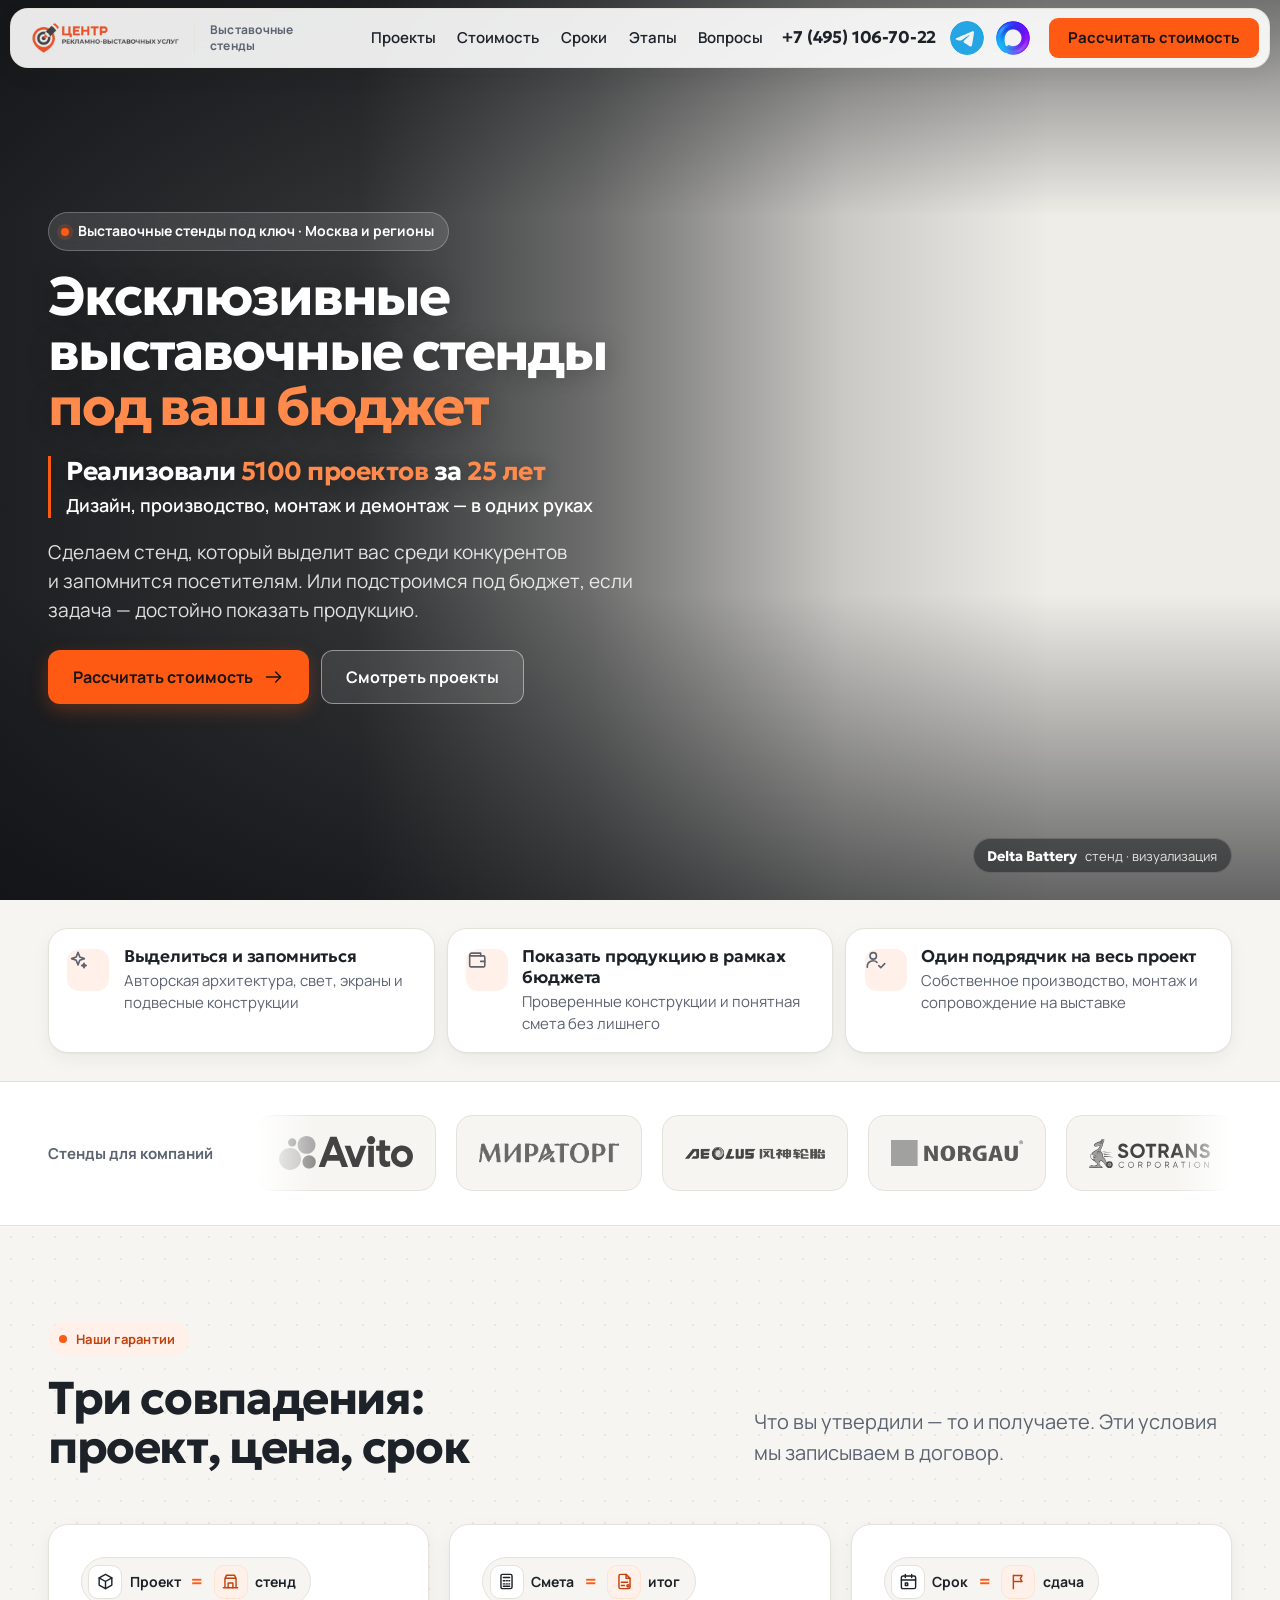
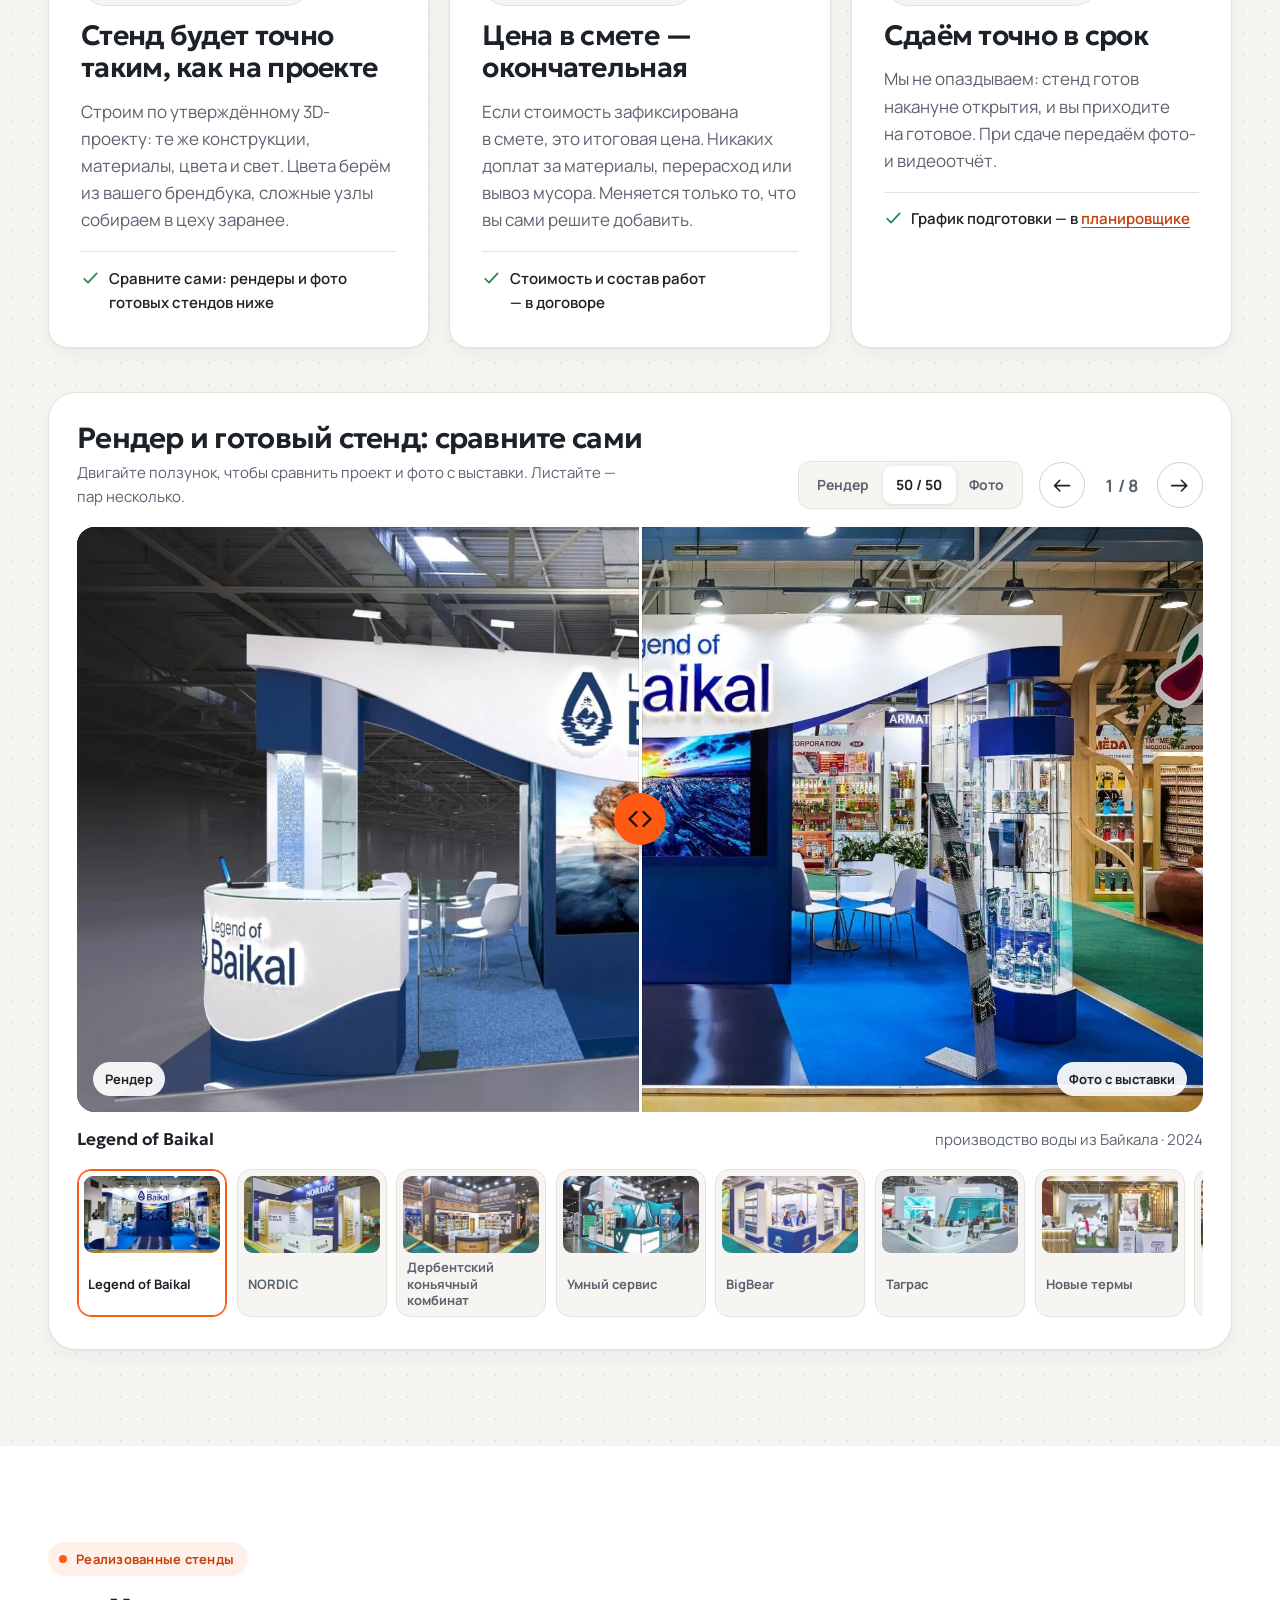
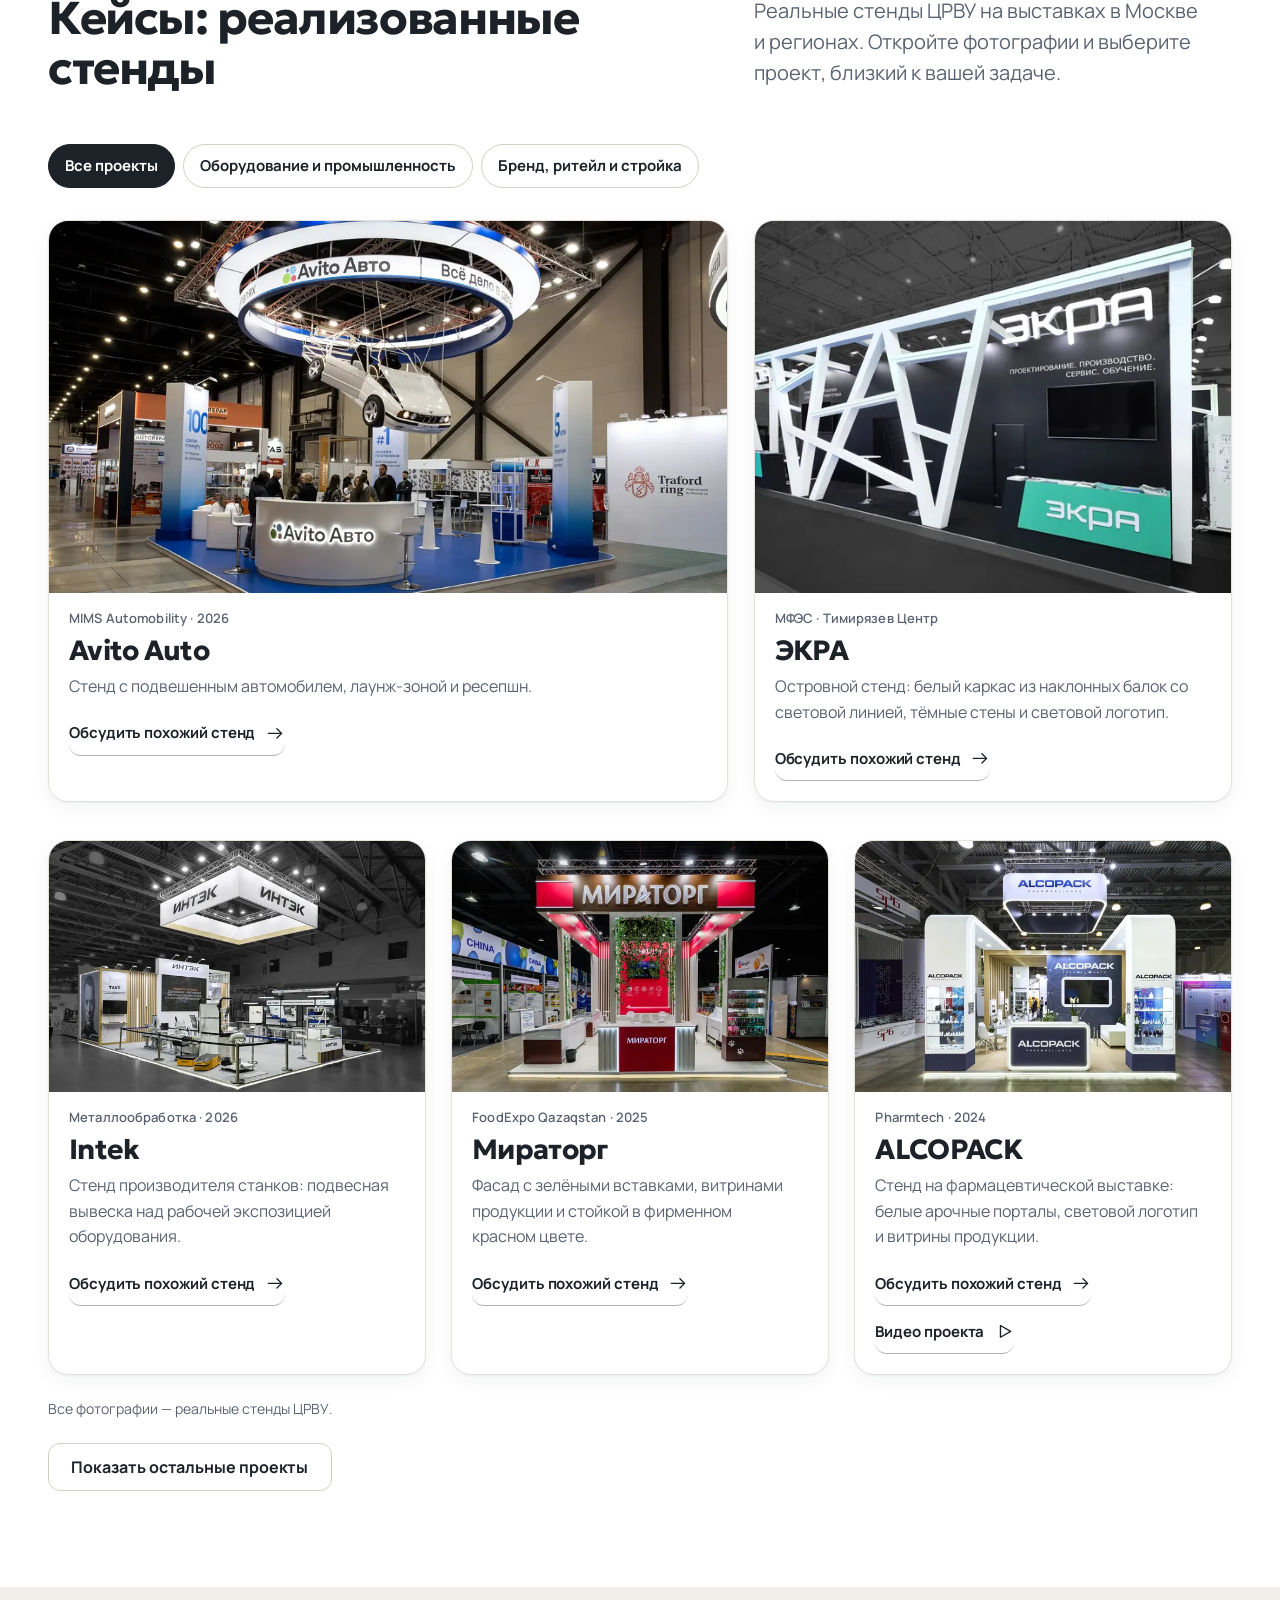
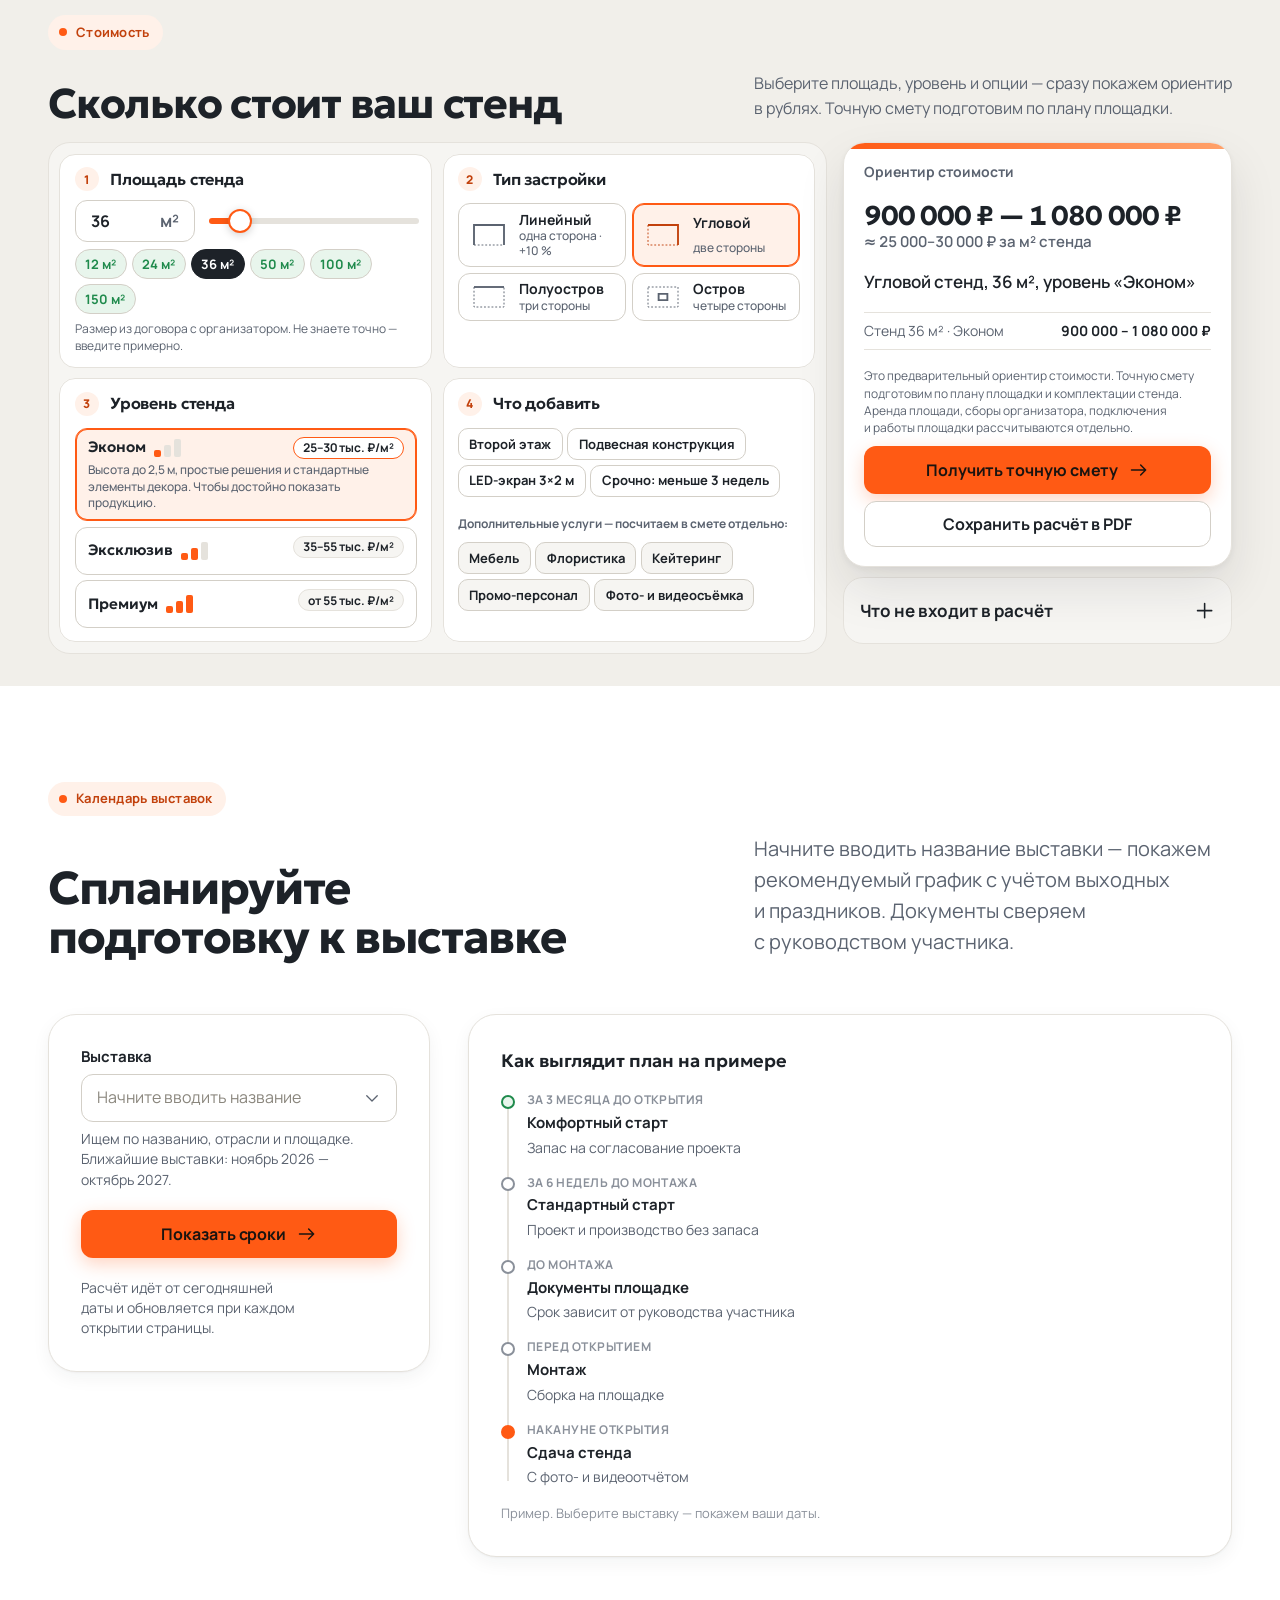
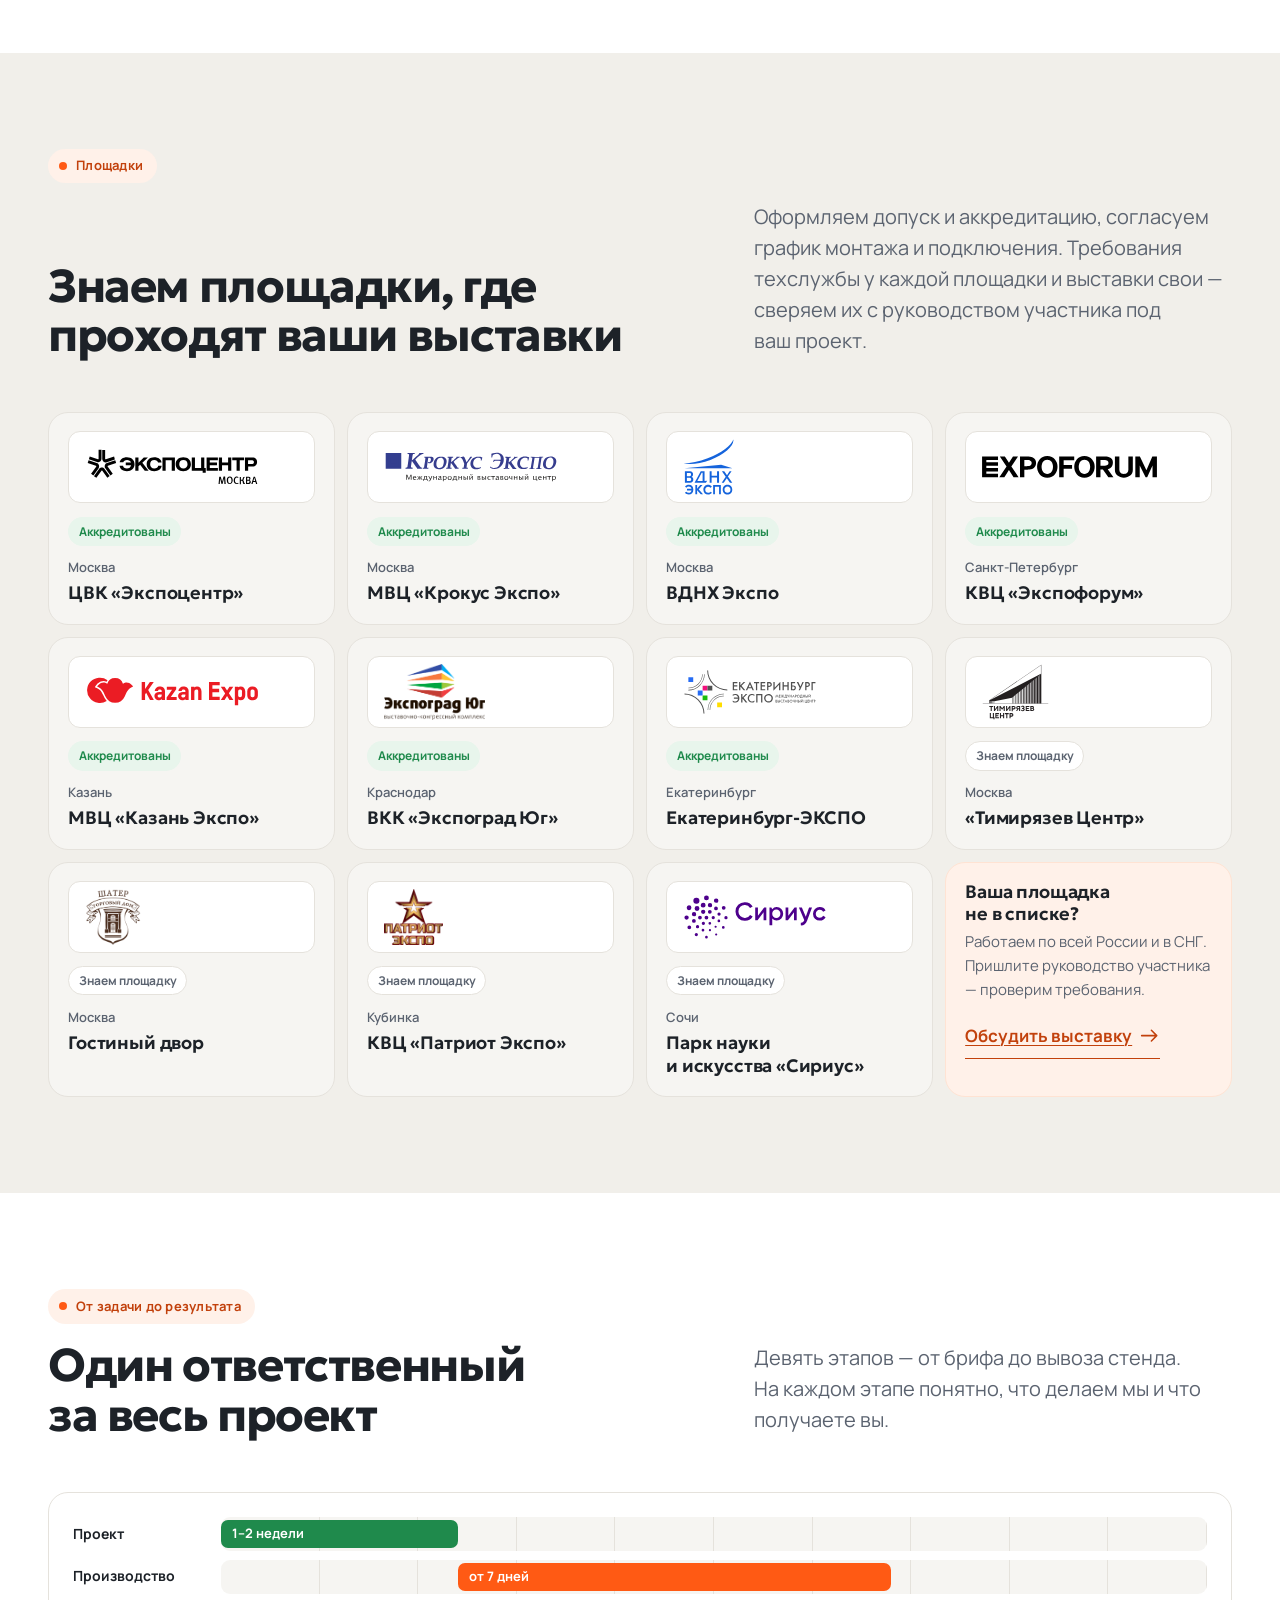
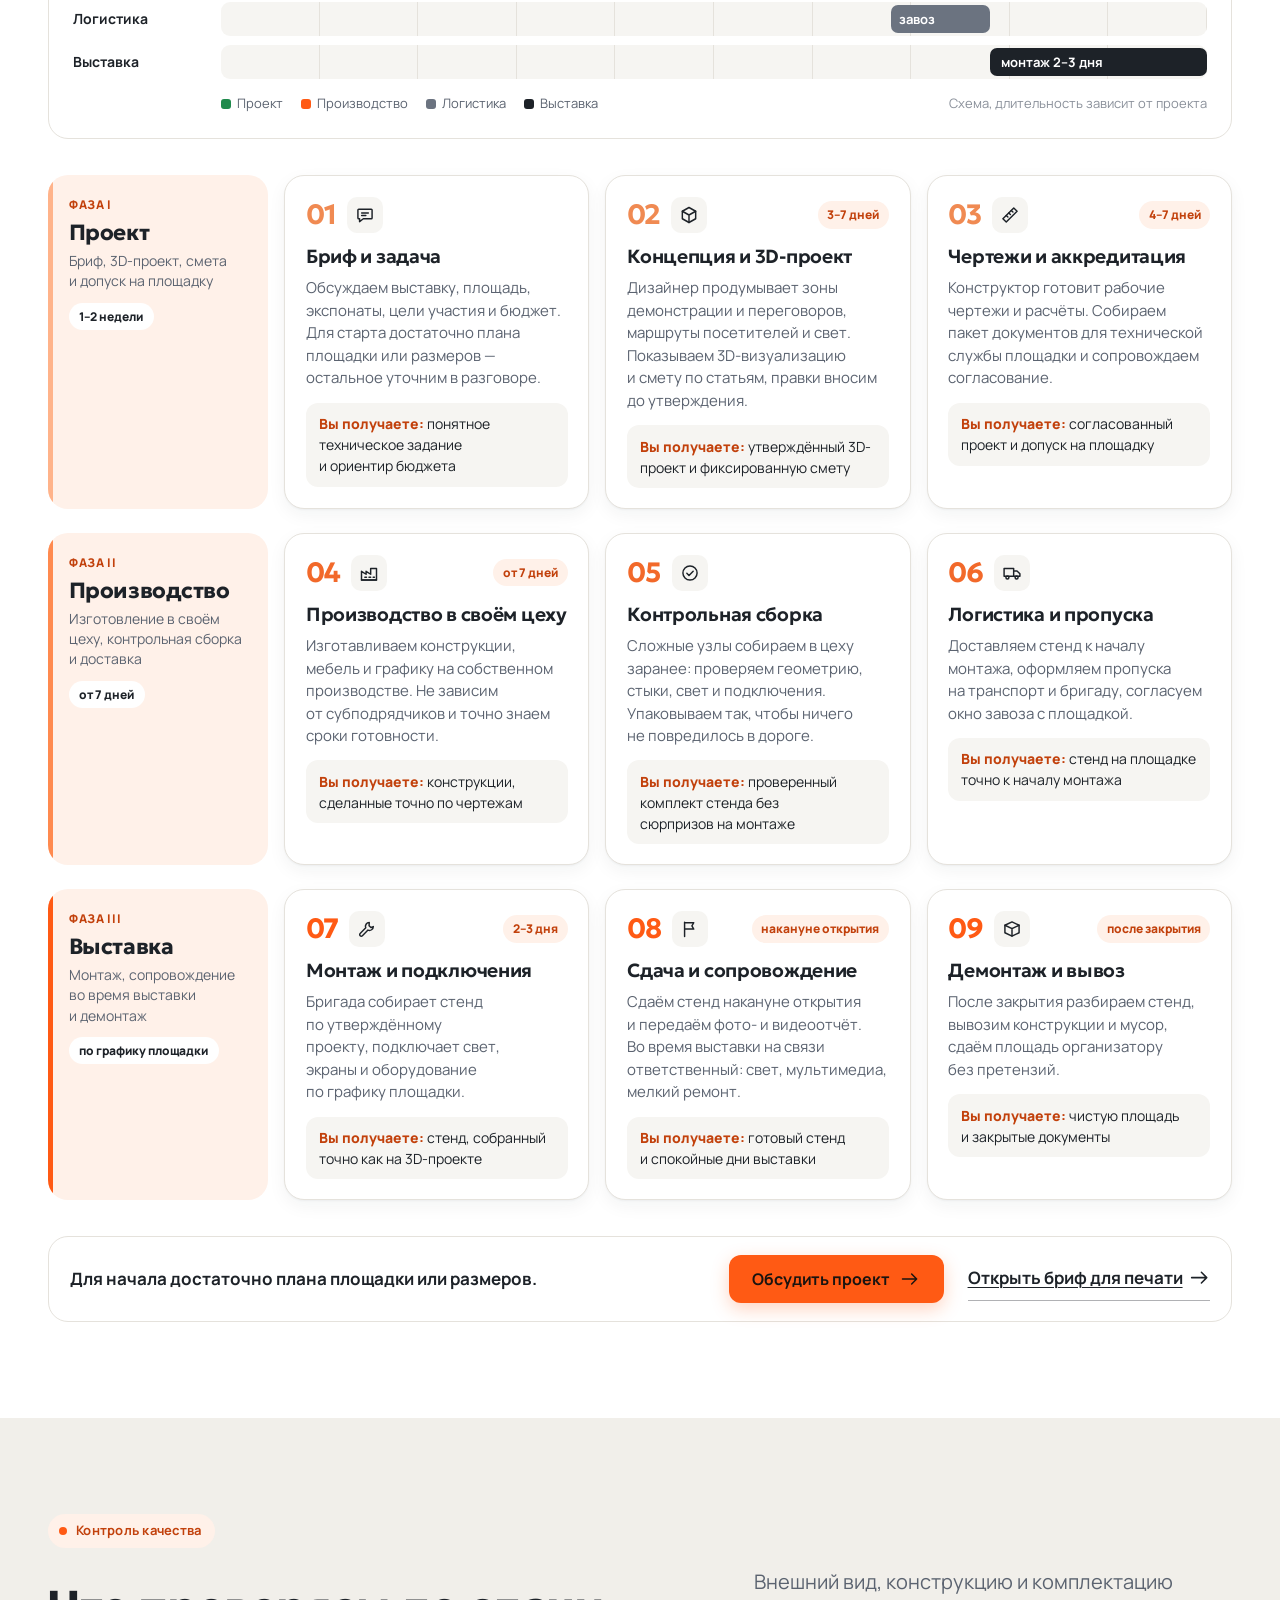
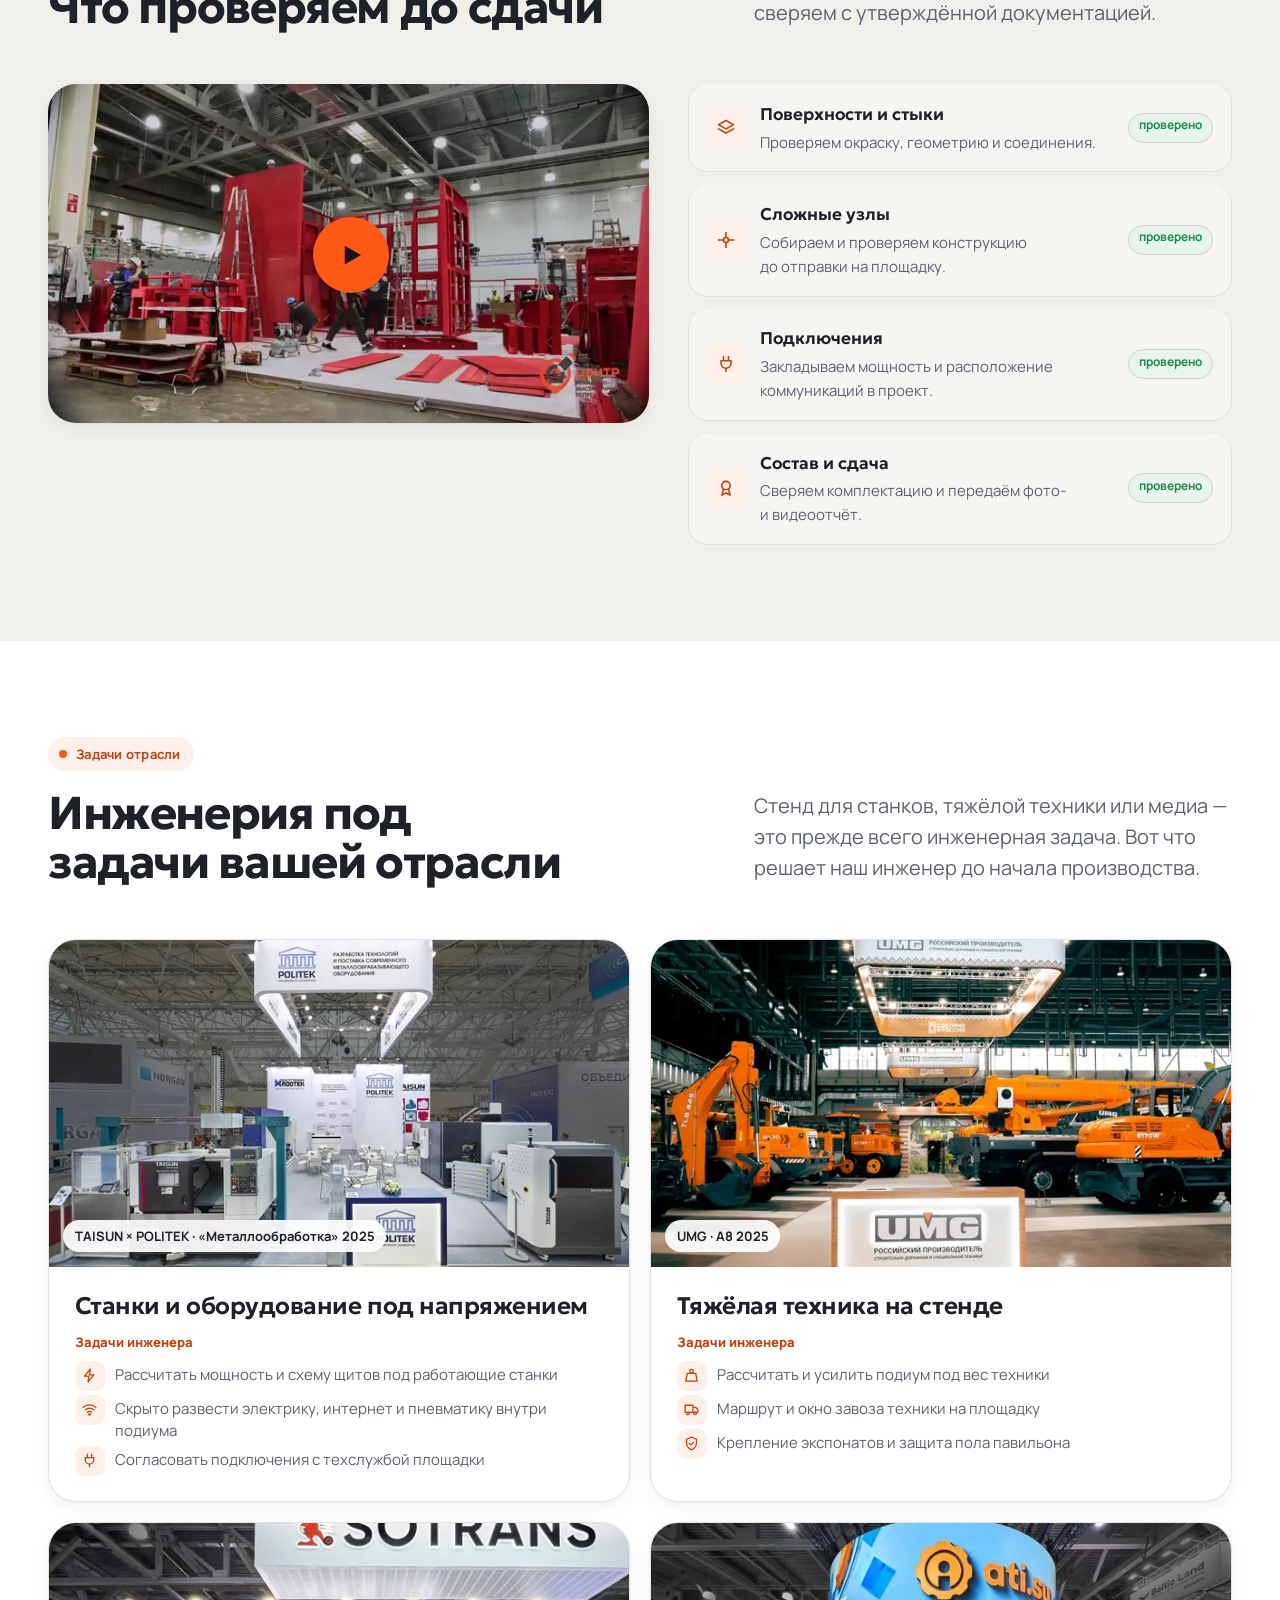
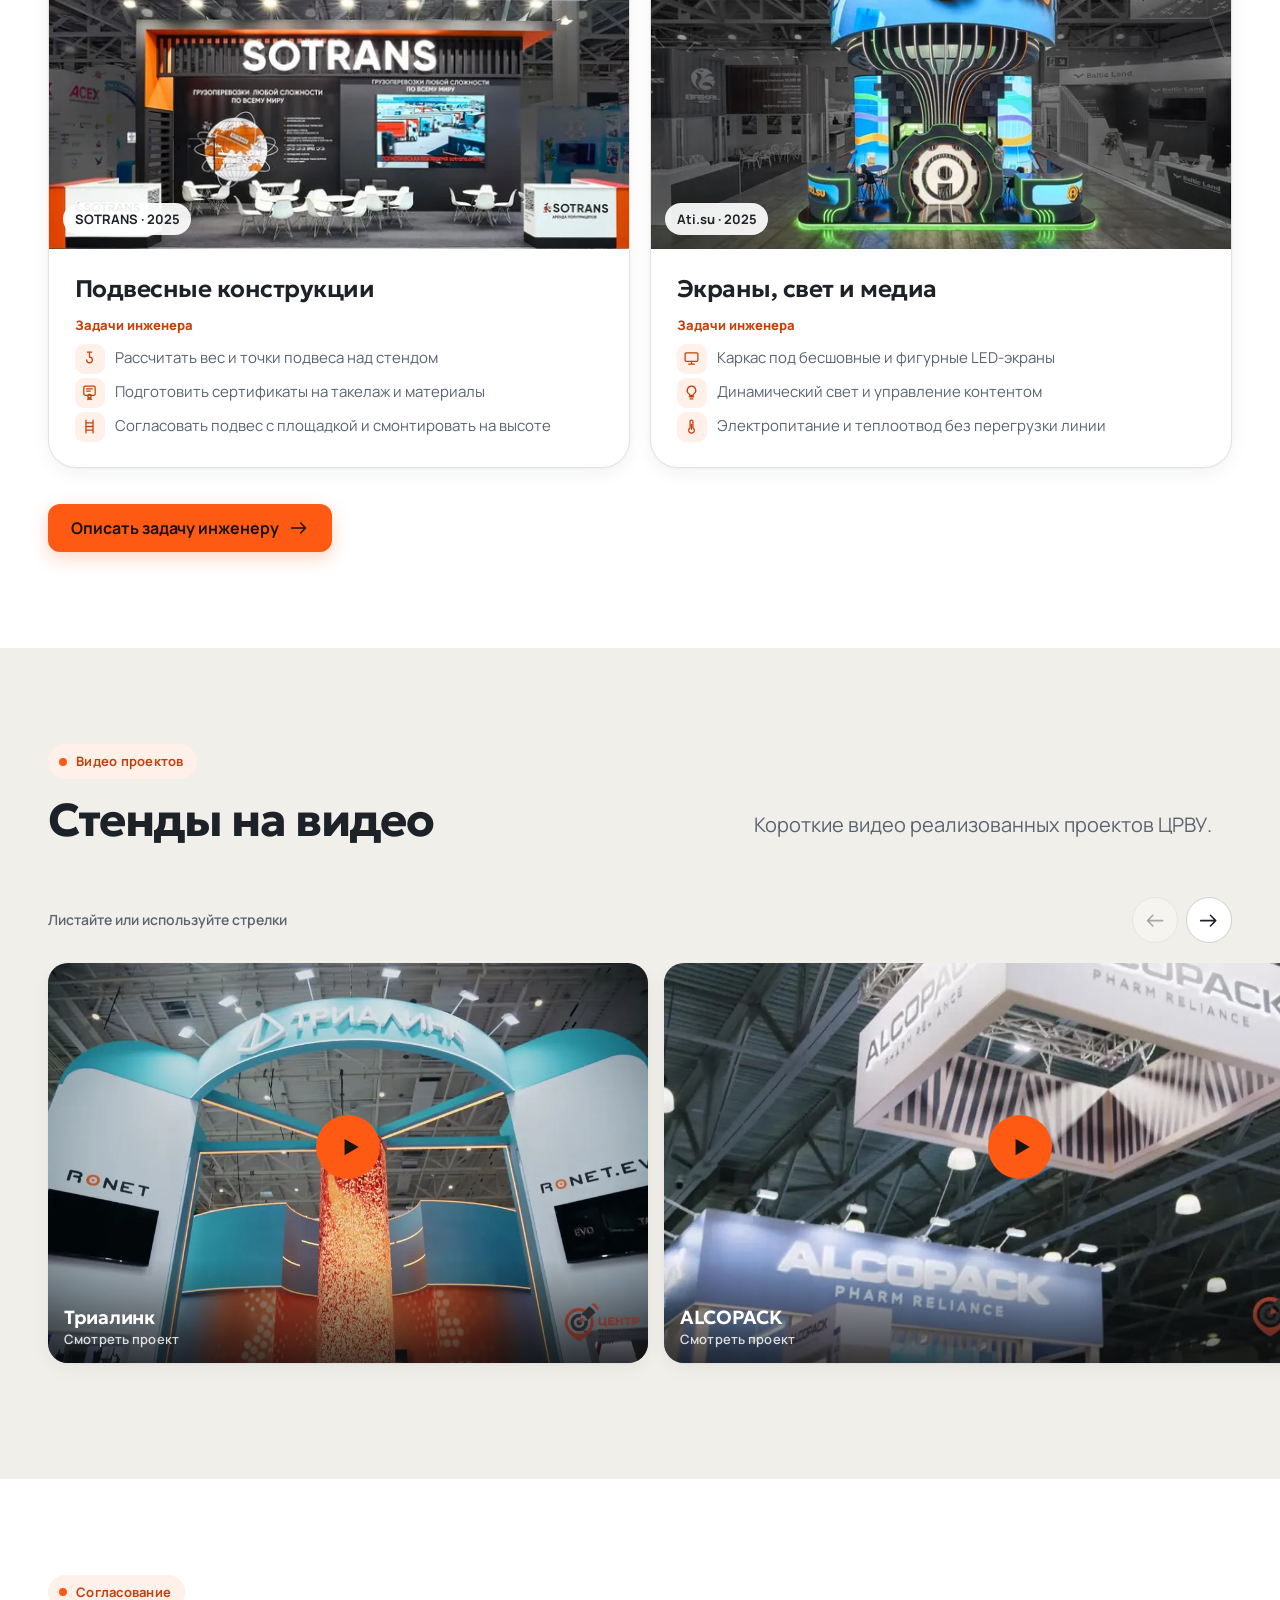
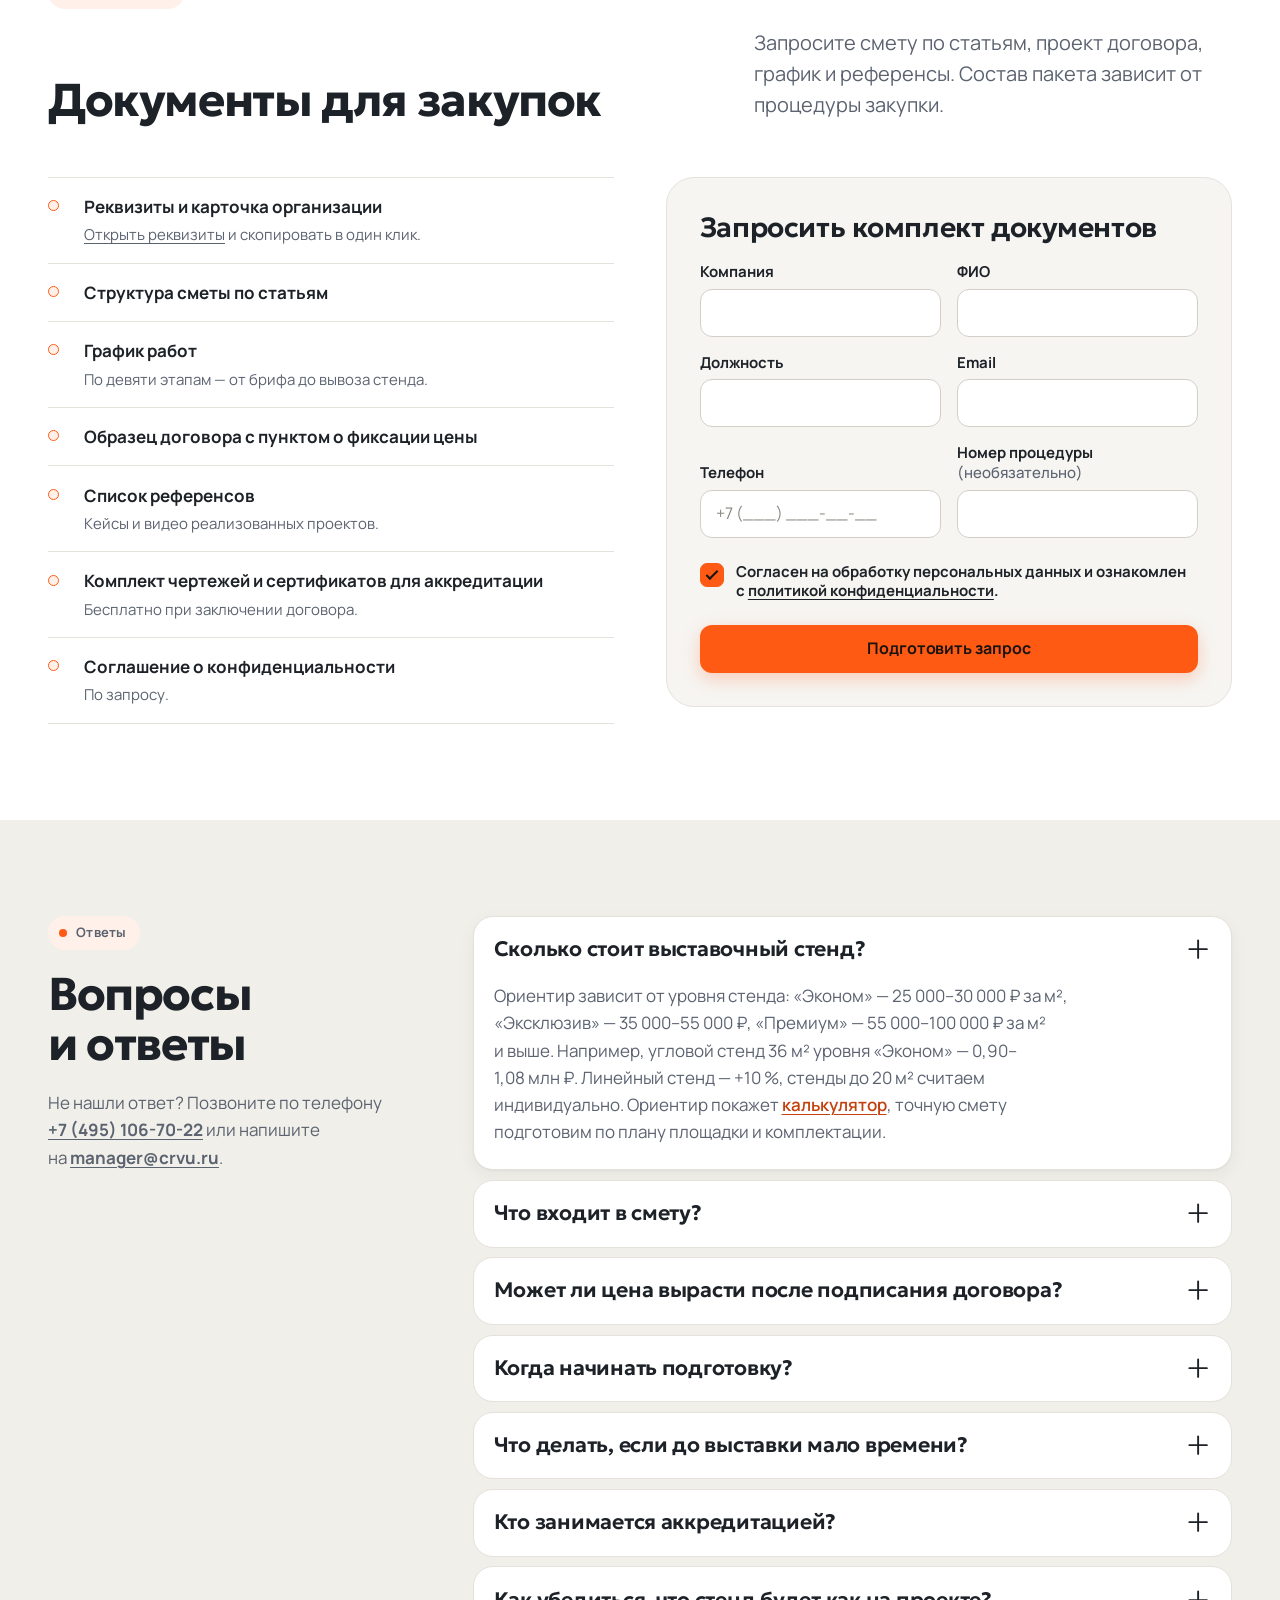
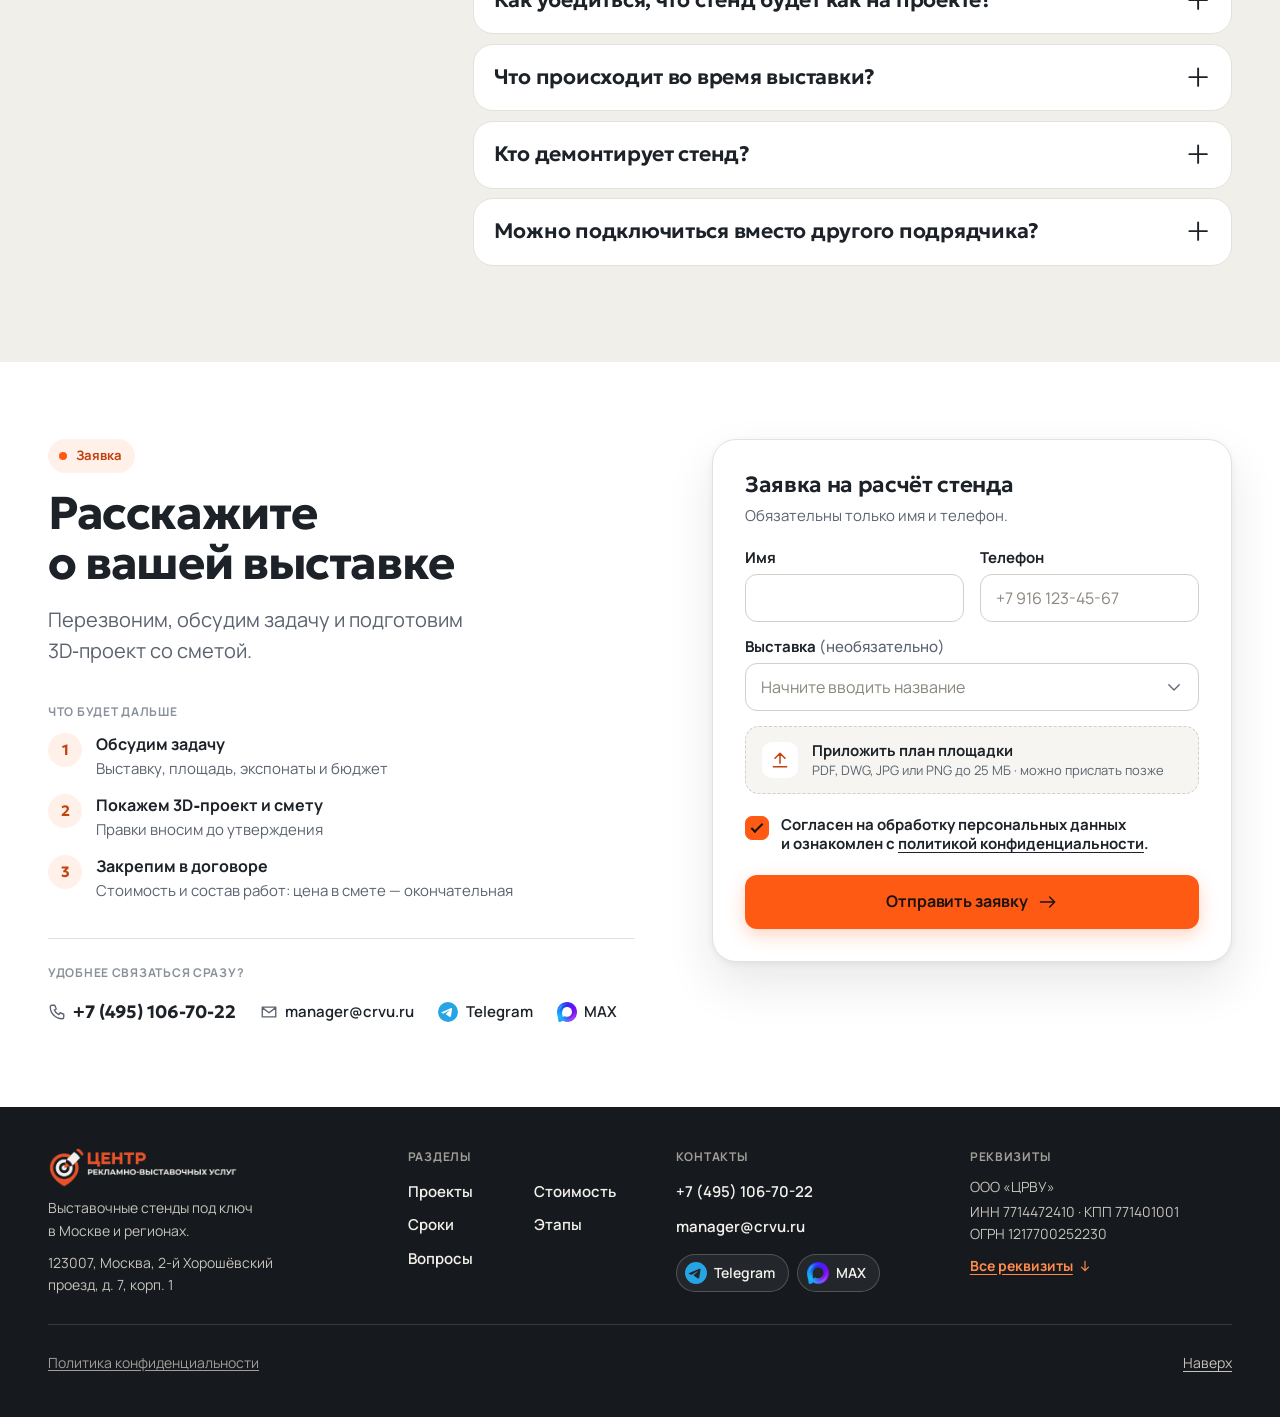
==== commit 2ddf0907: "Телефон: в «Заявке» телефон и почта в одну строку без кнопок мессенджеров; подвал: только ссылка на " ====
--- a/index.html
+++ b/index.html
@@ -1182,8 +1182,7 @@
 </div>
 <div class="ftr__bot">
 <div class="ftr__botl">
-<p class="ftr__op">Оператор персональных данных: ООО «ЦРВУ», ИНН&nbsp;7714472410, согласно <a href="https://crvu.ru/policy" rel="noopener" target="_blank">действующей политике</a>.</p>
-<p>Фотографии — реализованные проекты ЦРВУ. Изображение на&nbsp;первом экране — визуализация.</p>
+<p class="ftr__op"><a href="https://crvu.ru/policy" rel="noopener" target="_blank">Политика конфиденциальности</a></p>
 </div>
 <a href="#top">Наверх</a>
 </div>
--- a/assets/css/site.css
+++ b/assets/css/site.css
@@ -88,7 +88,11 @@
 @media (max-width: 640px) {
   .hero4 .hero3__from { margin-top: 0.8rem; }
   .hero4 .hero3__from--text { gap: 0.2rem; padding-left: 0.8rem; }
-  .hero3__proof { font-size: 1.1875rem; }
+  .hero3__proof { font-size: min(1.1875rem, 4.55vw); }
+}
+/* высокие экраны телефонов: картинка чуть выше, чтобы текст не заходил на людей у стенда */
+@media (max-width: 640px) and (min-height: 760px) and (orientation: portrait) {
+  .hero4__bg img { transform: translateY(-4%); }
 }
 
 /* ---------- площадки: новые логотипы ---------- */
@@ -384,3 +388,24 @@
   .pf[open] { animation: none; }
   .pf__item, .pf__img img, .dsa:not([hidden]) { transition: none; }
 }
+
+/* значки и логотипы с прозрачным фоном — без серой подложки для загрузки */
+img[src*="assets/logos/"], img[src$=".svg"], img[src*="assets/v5/venues/"] { background-color: transparent; }
+
+/* над подвалом круглая кнопка «Наверх» не нужна: в подвале есть своя ссылка */
+body.in-footer .totop { opacity: 0; visibility: hidden; transform: translateY(8px); }
+
+/* телефон: в блоке «Заявка» телефон и почта в одну строку, мессенджеры — в шапке и подвале */
+@media (max-width: 599px) {
+  .nq__links { display: flex; flex-wrap: wrap; align-items: center; gap: 0.4rem min(1.1rem, 3.2vw); }
+  .nq__links .nq__msg { display: none; }
+  .nq__links .nq__tel { font-size: min(1.0625rem, 4.25vw); }
+  .nq__links .nq__mail { font-size: min(0.9375rem, 3.7vw); }
+  .nq__links .nq__tel, .nq__links .nq__mail { white-space: nowrap; }
+}
+
+/* нижняя строка подвала: политика и «Наверх» на одной линии */
+footer.ftr .ftr__bot { align-items: center; }
+.ftr .ftr__op a { display: inline-flex; align-items: center; min-height: 44px; }
+.ftr .ftr__botl { display: flex; align-items: center; }
+.ftr .ftr__botl > p { display: block; margin: 0; font-size: 0.875rem; }
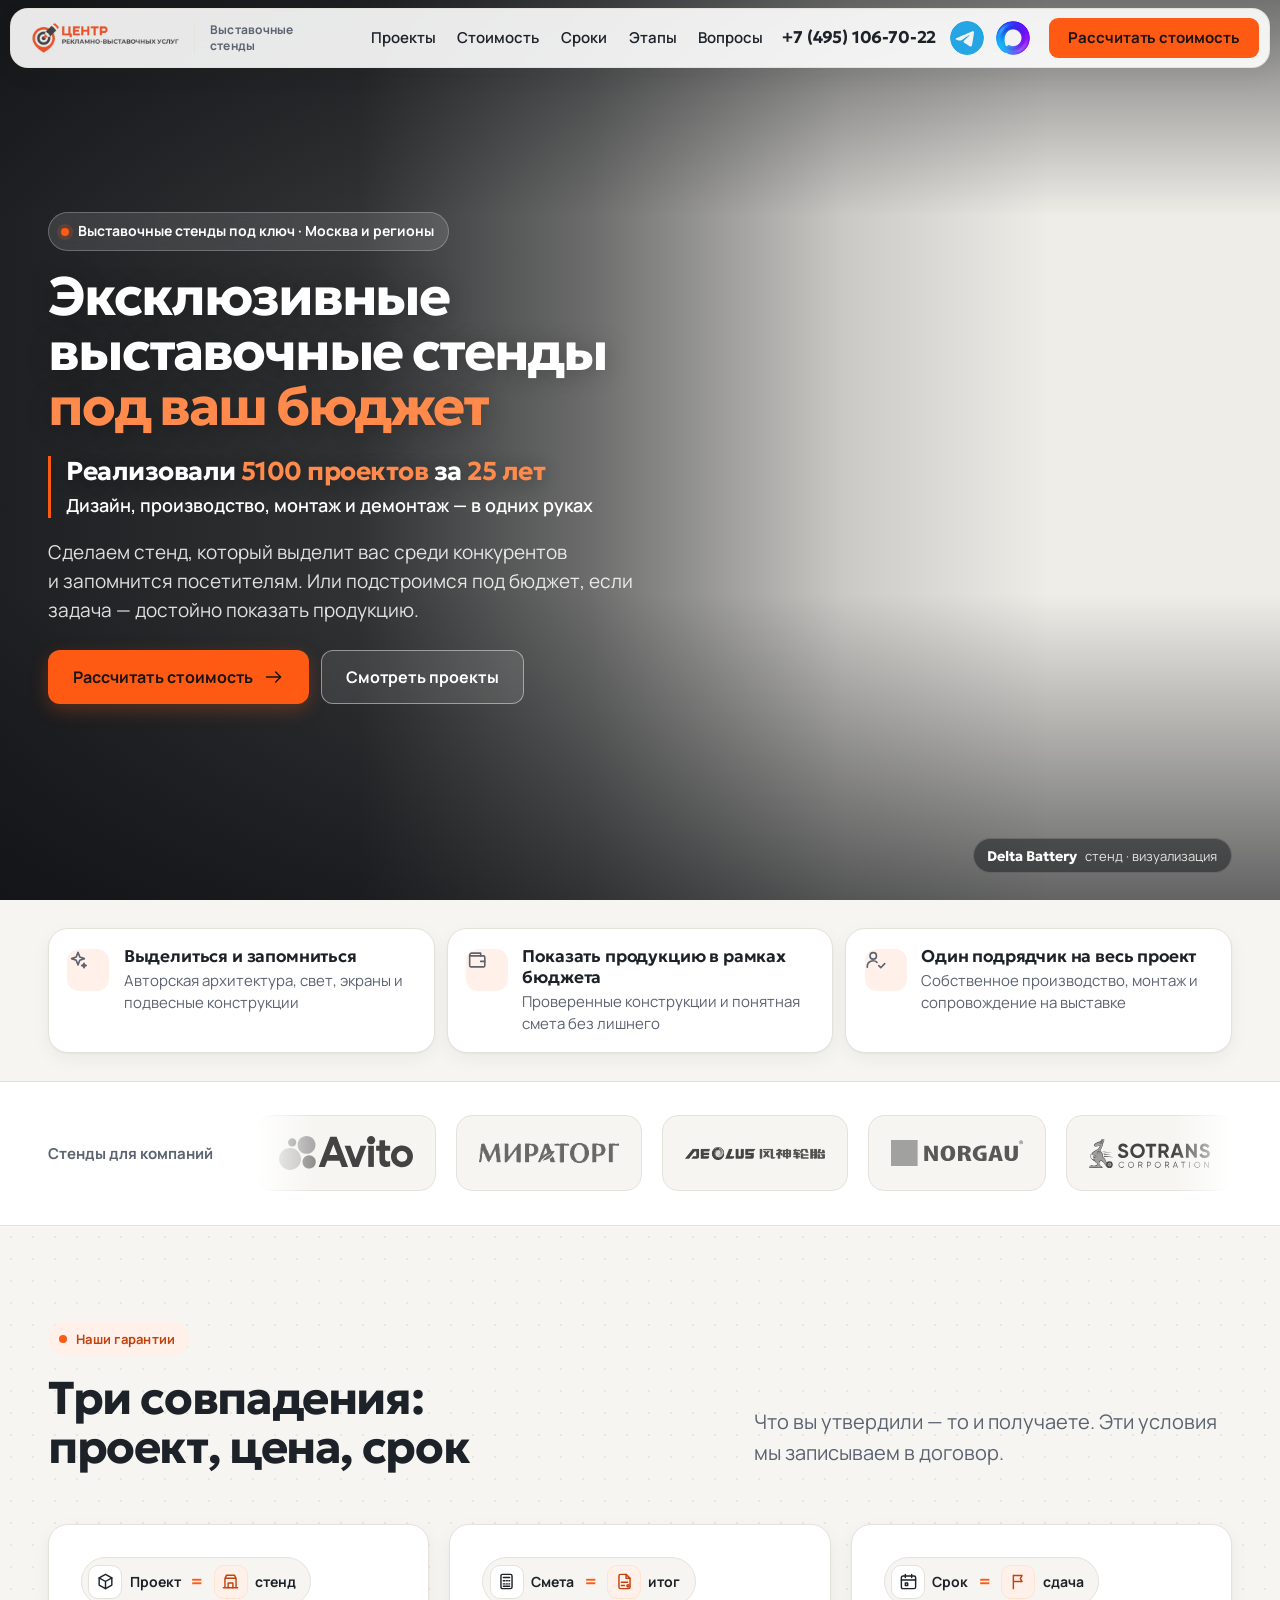
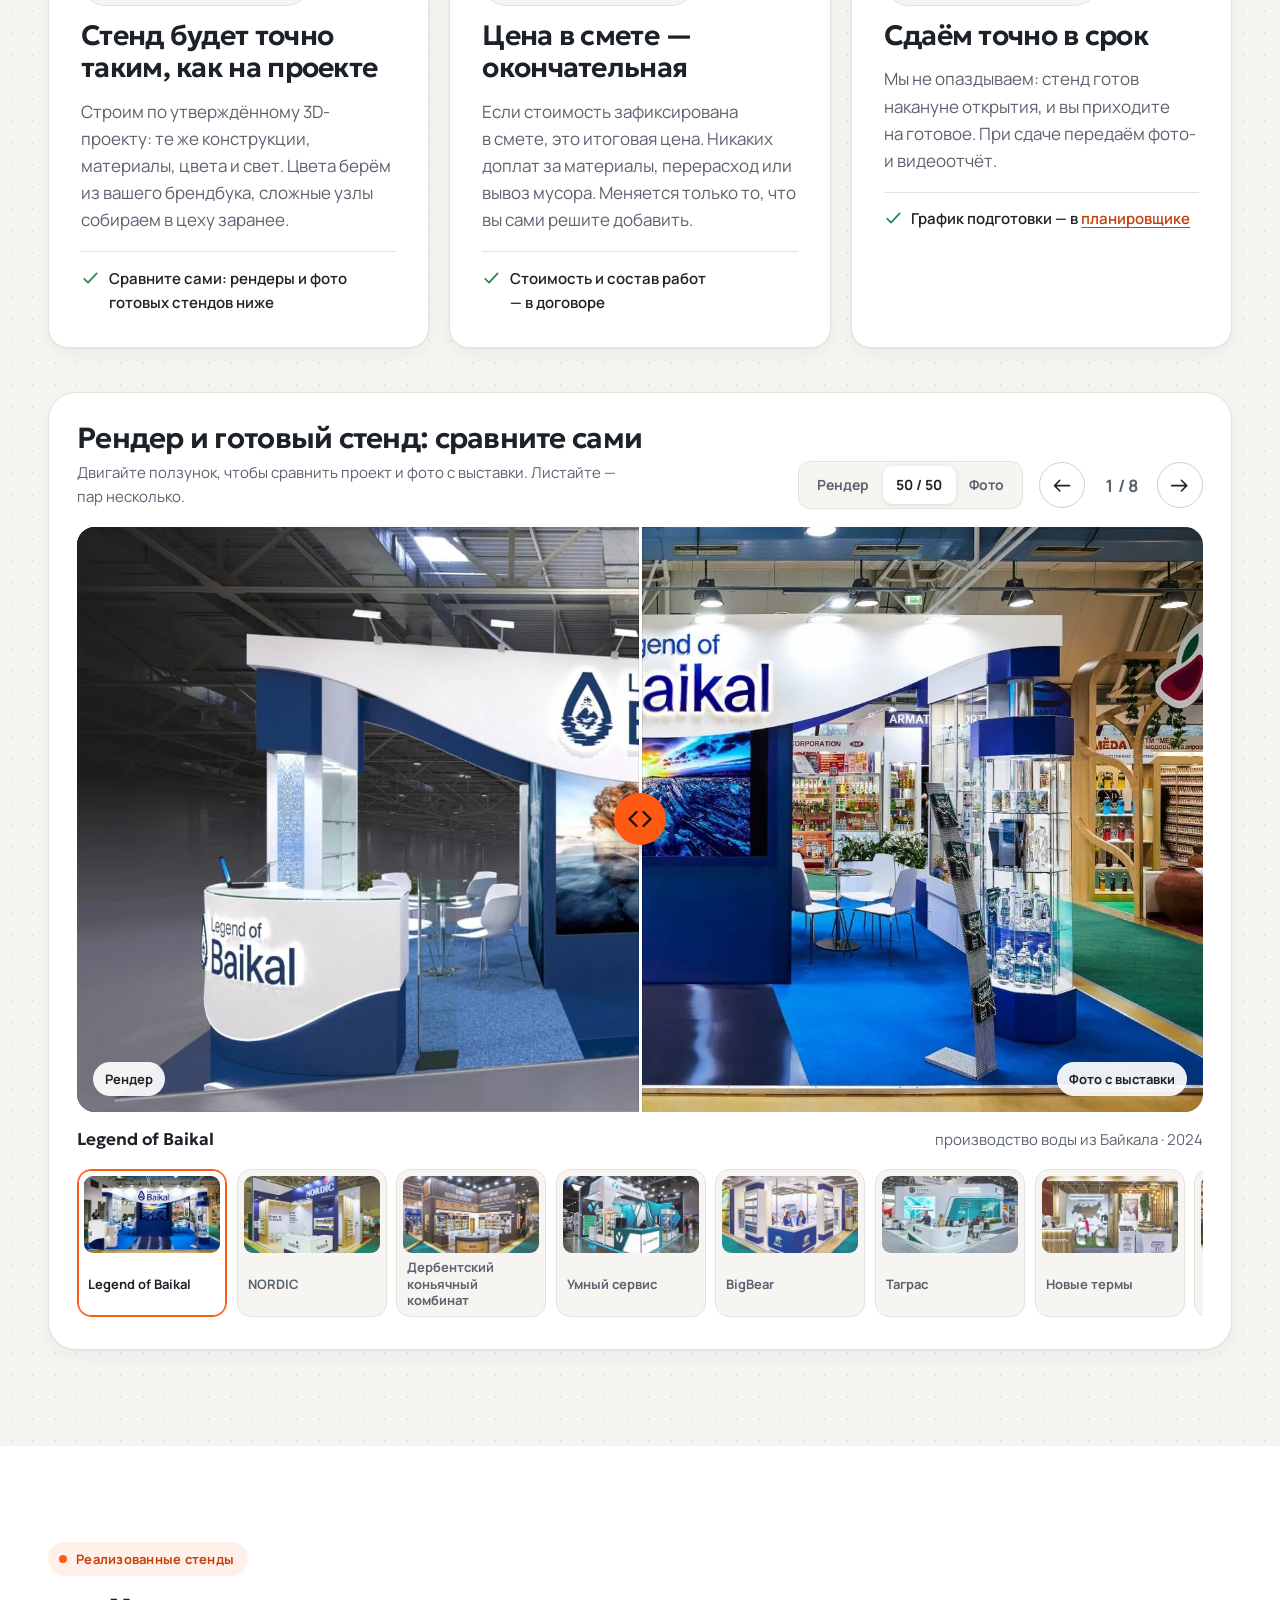
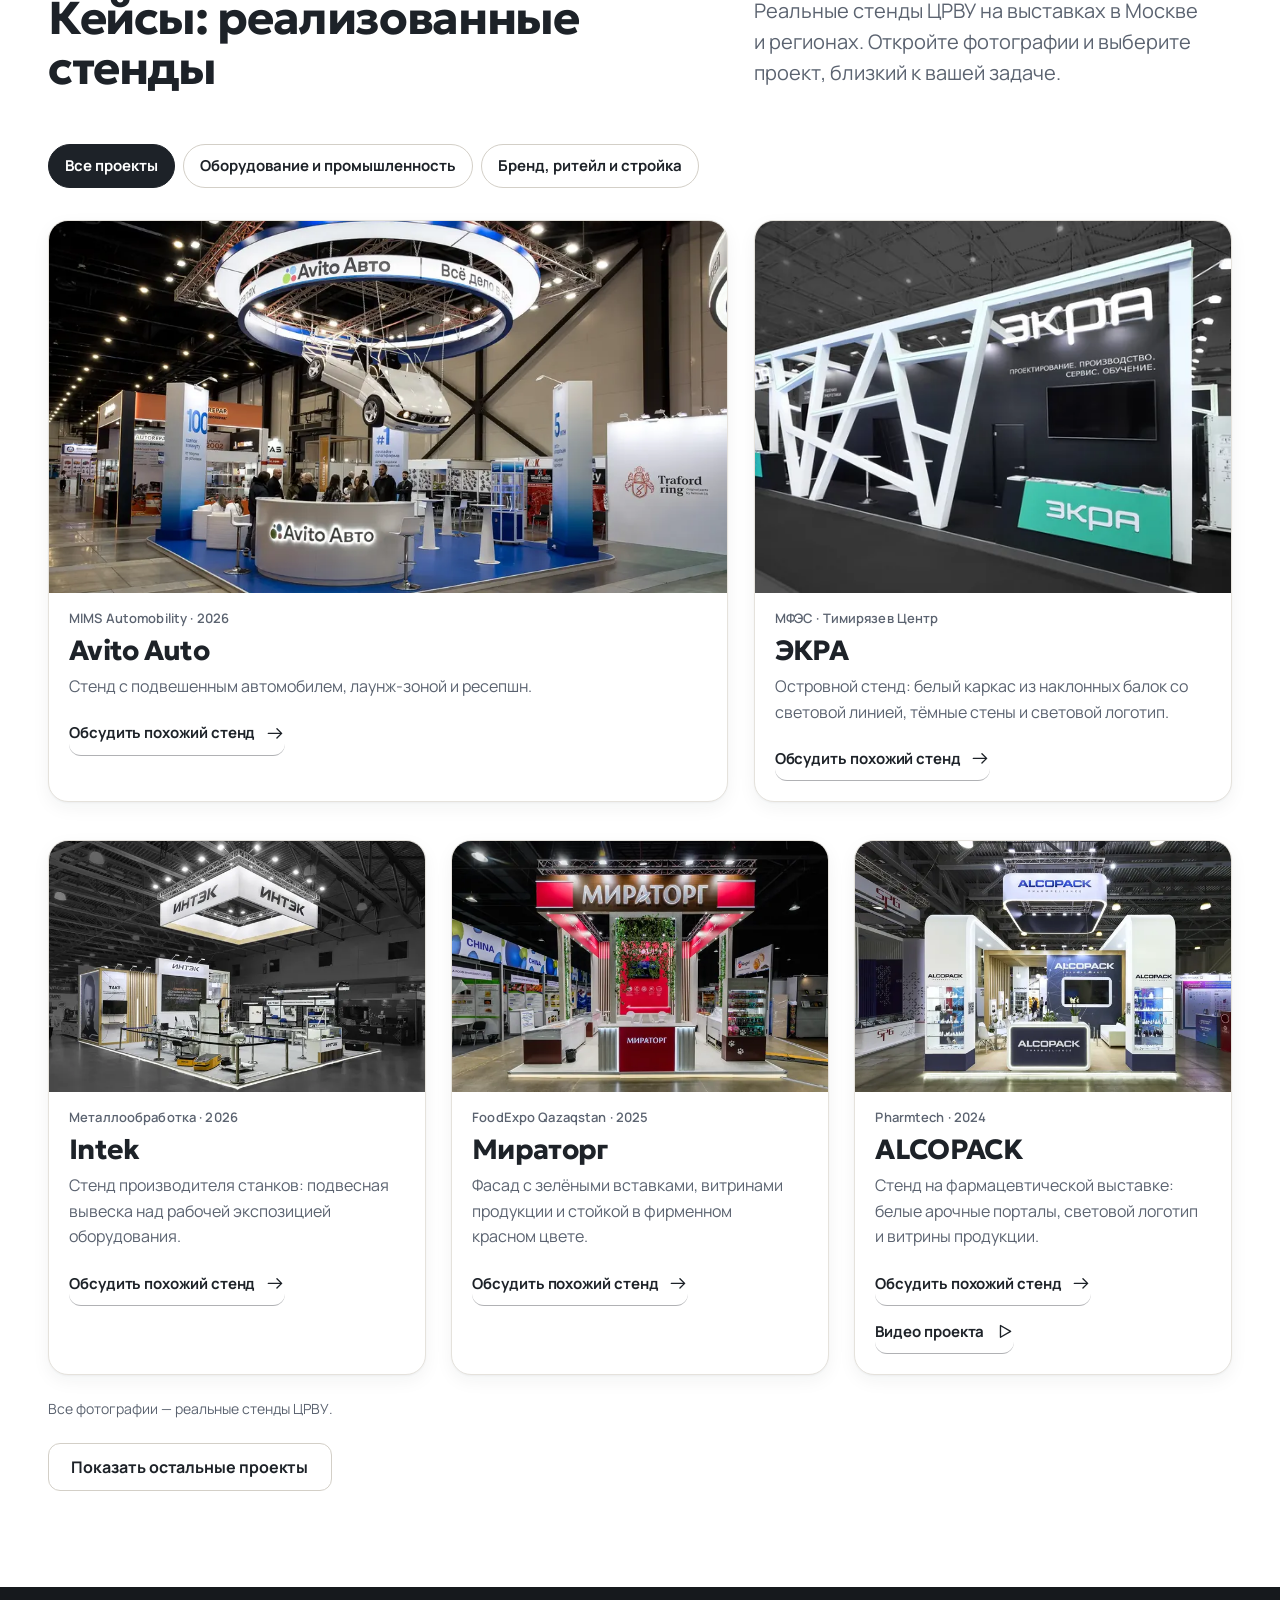
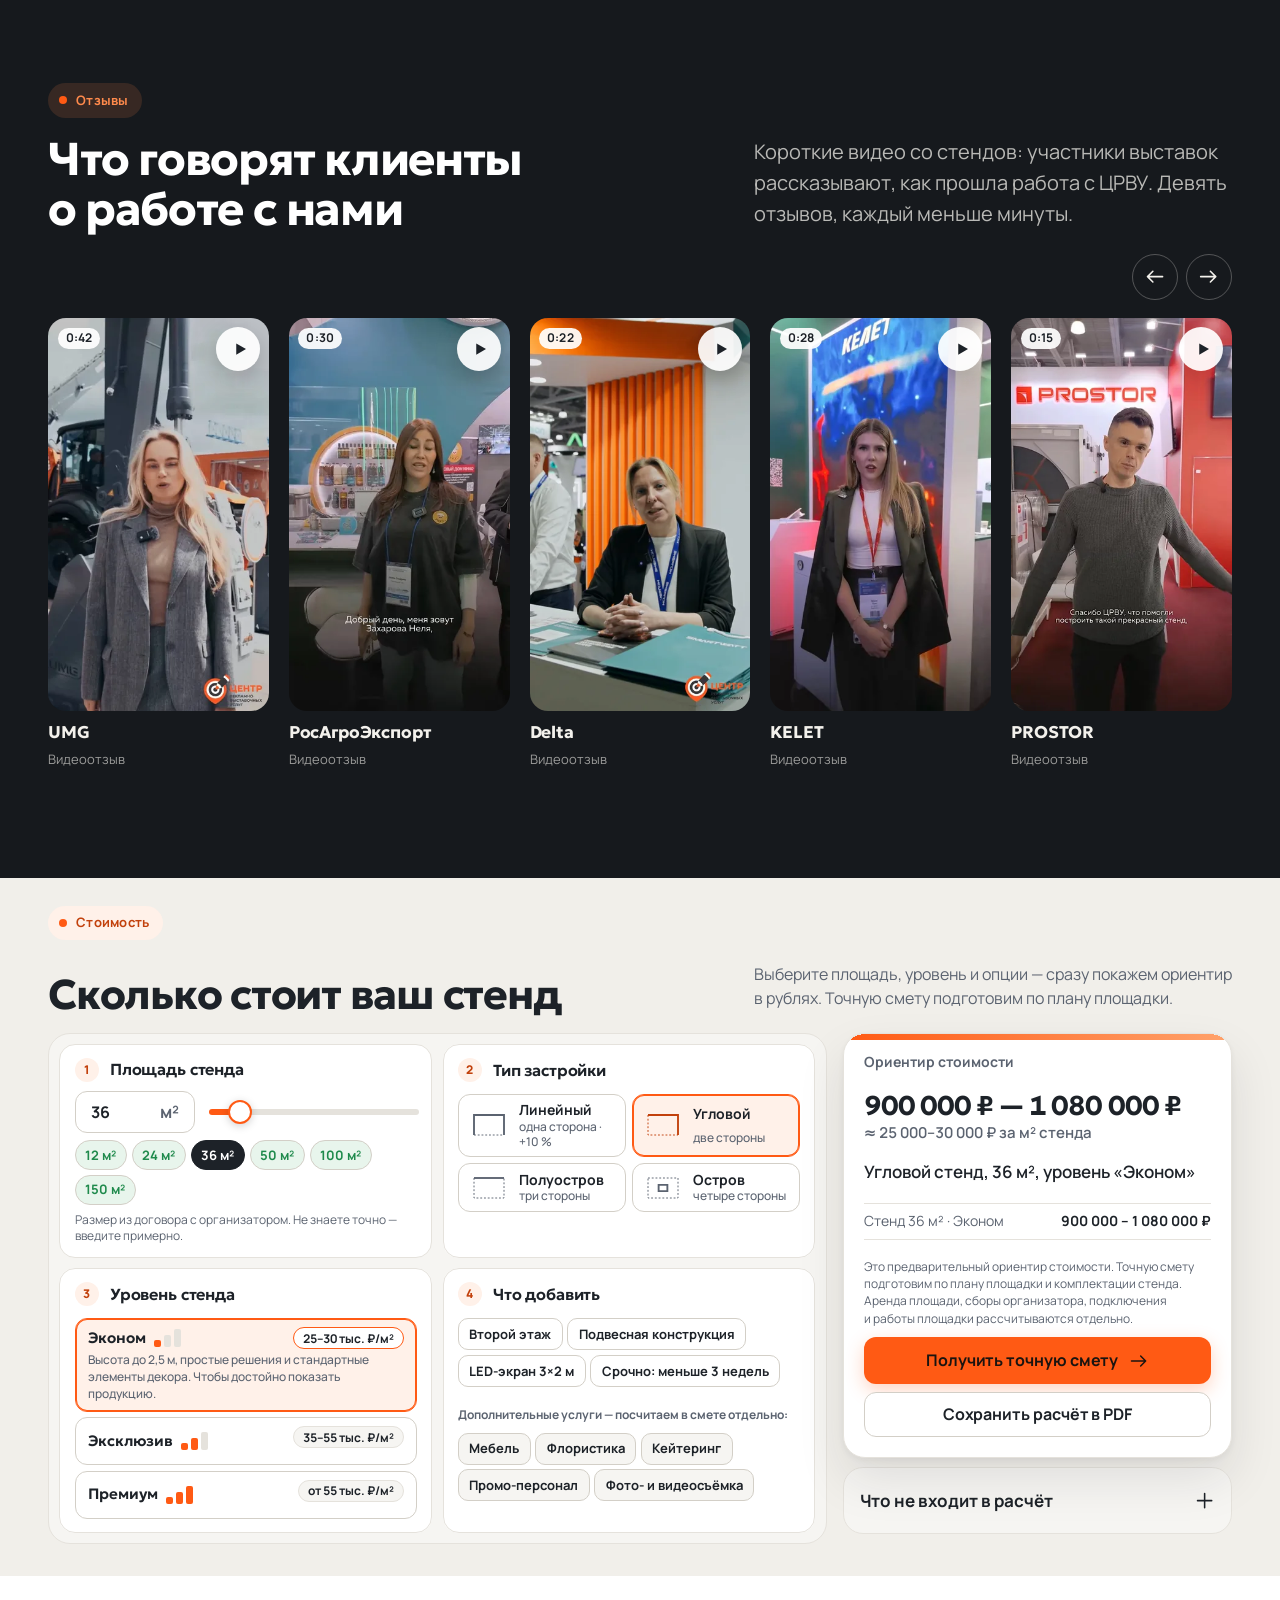
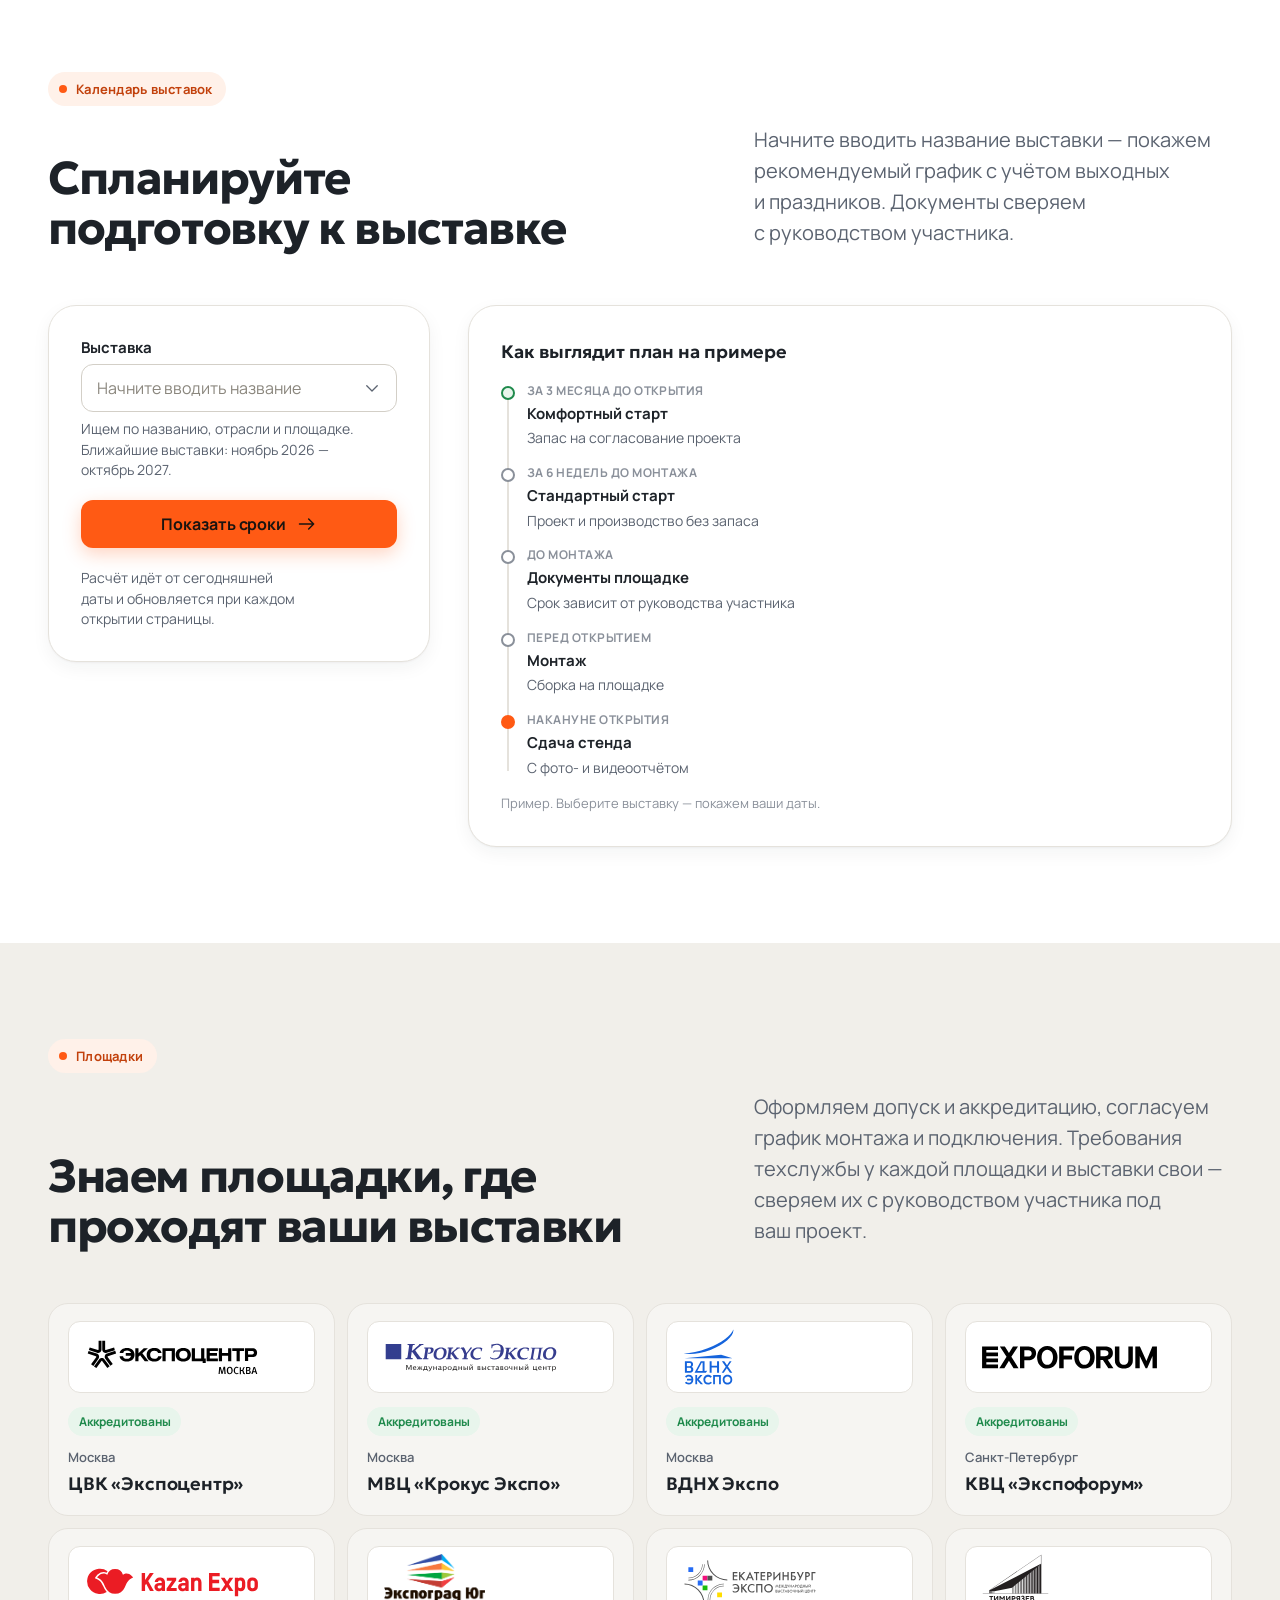
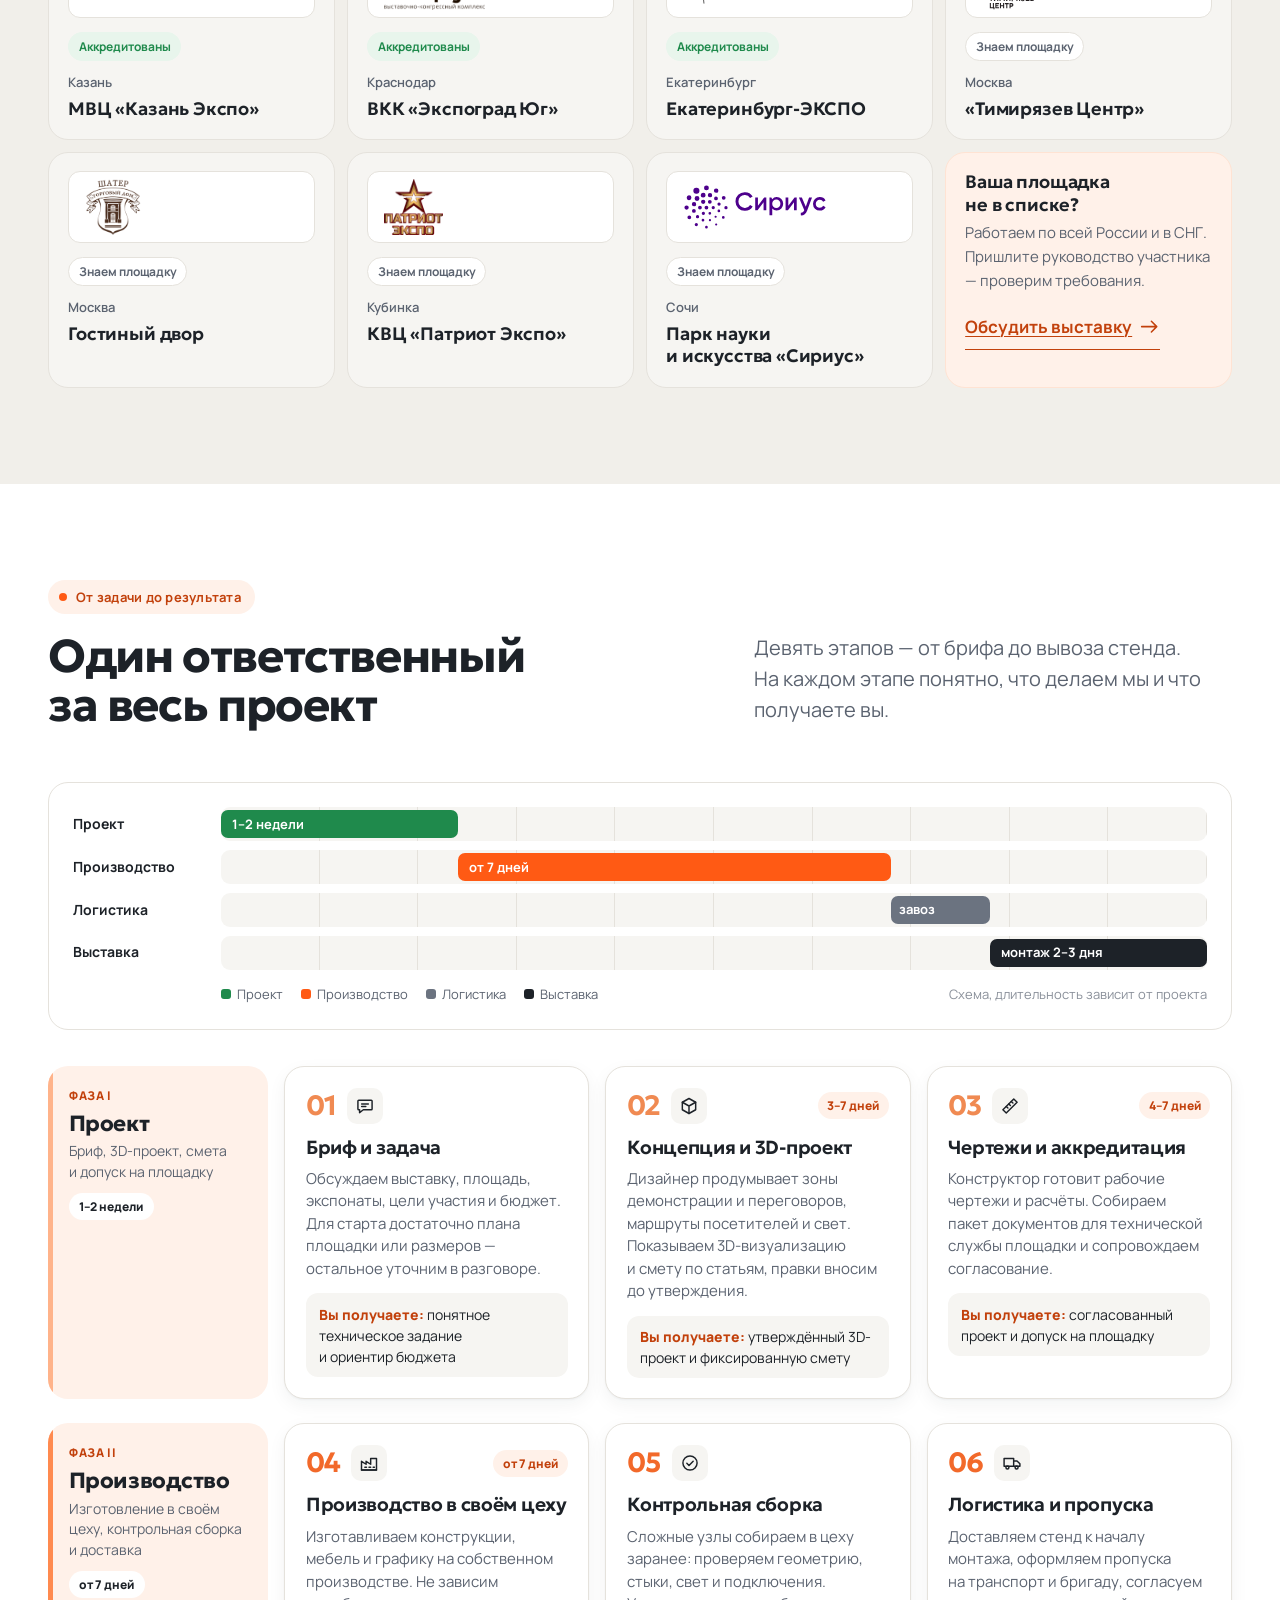
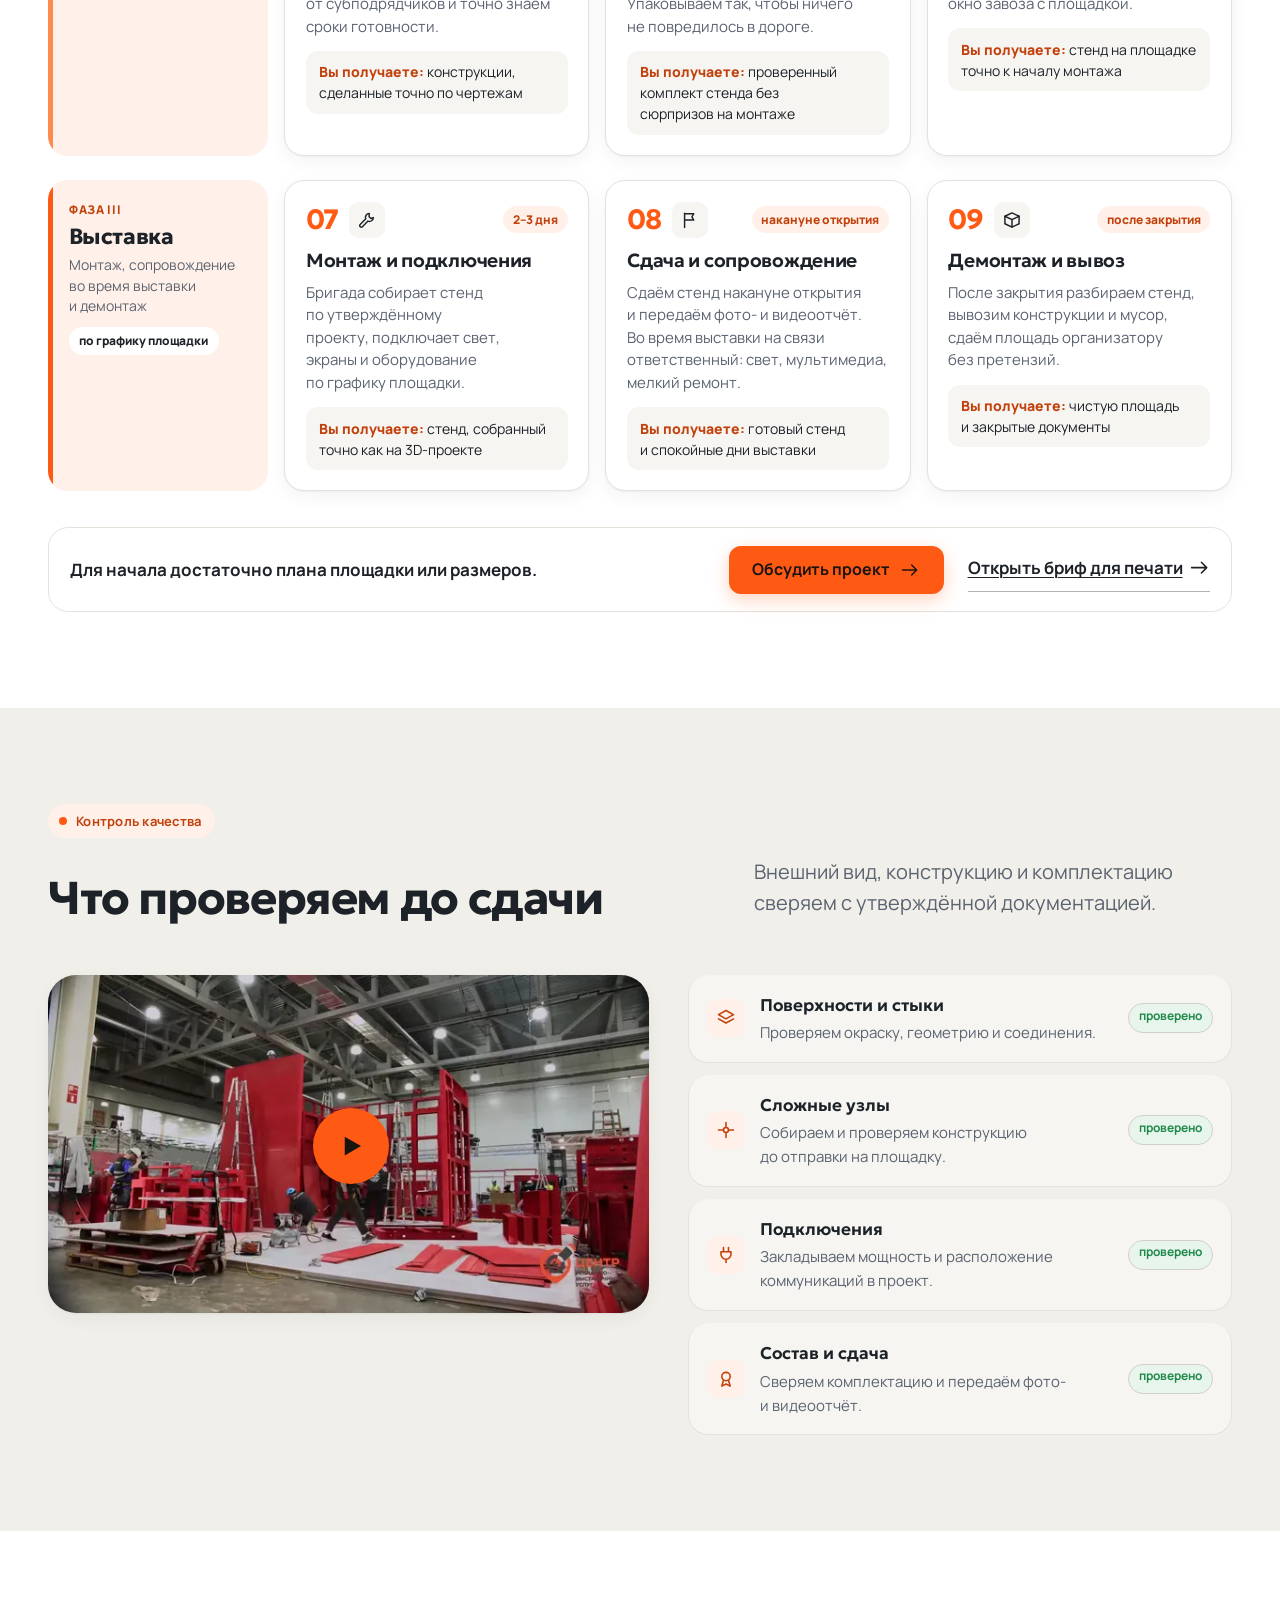
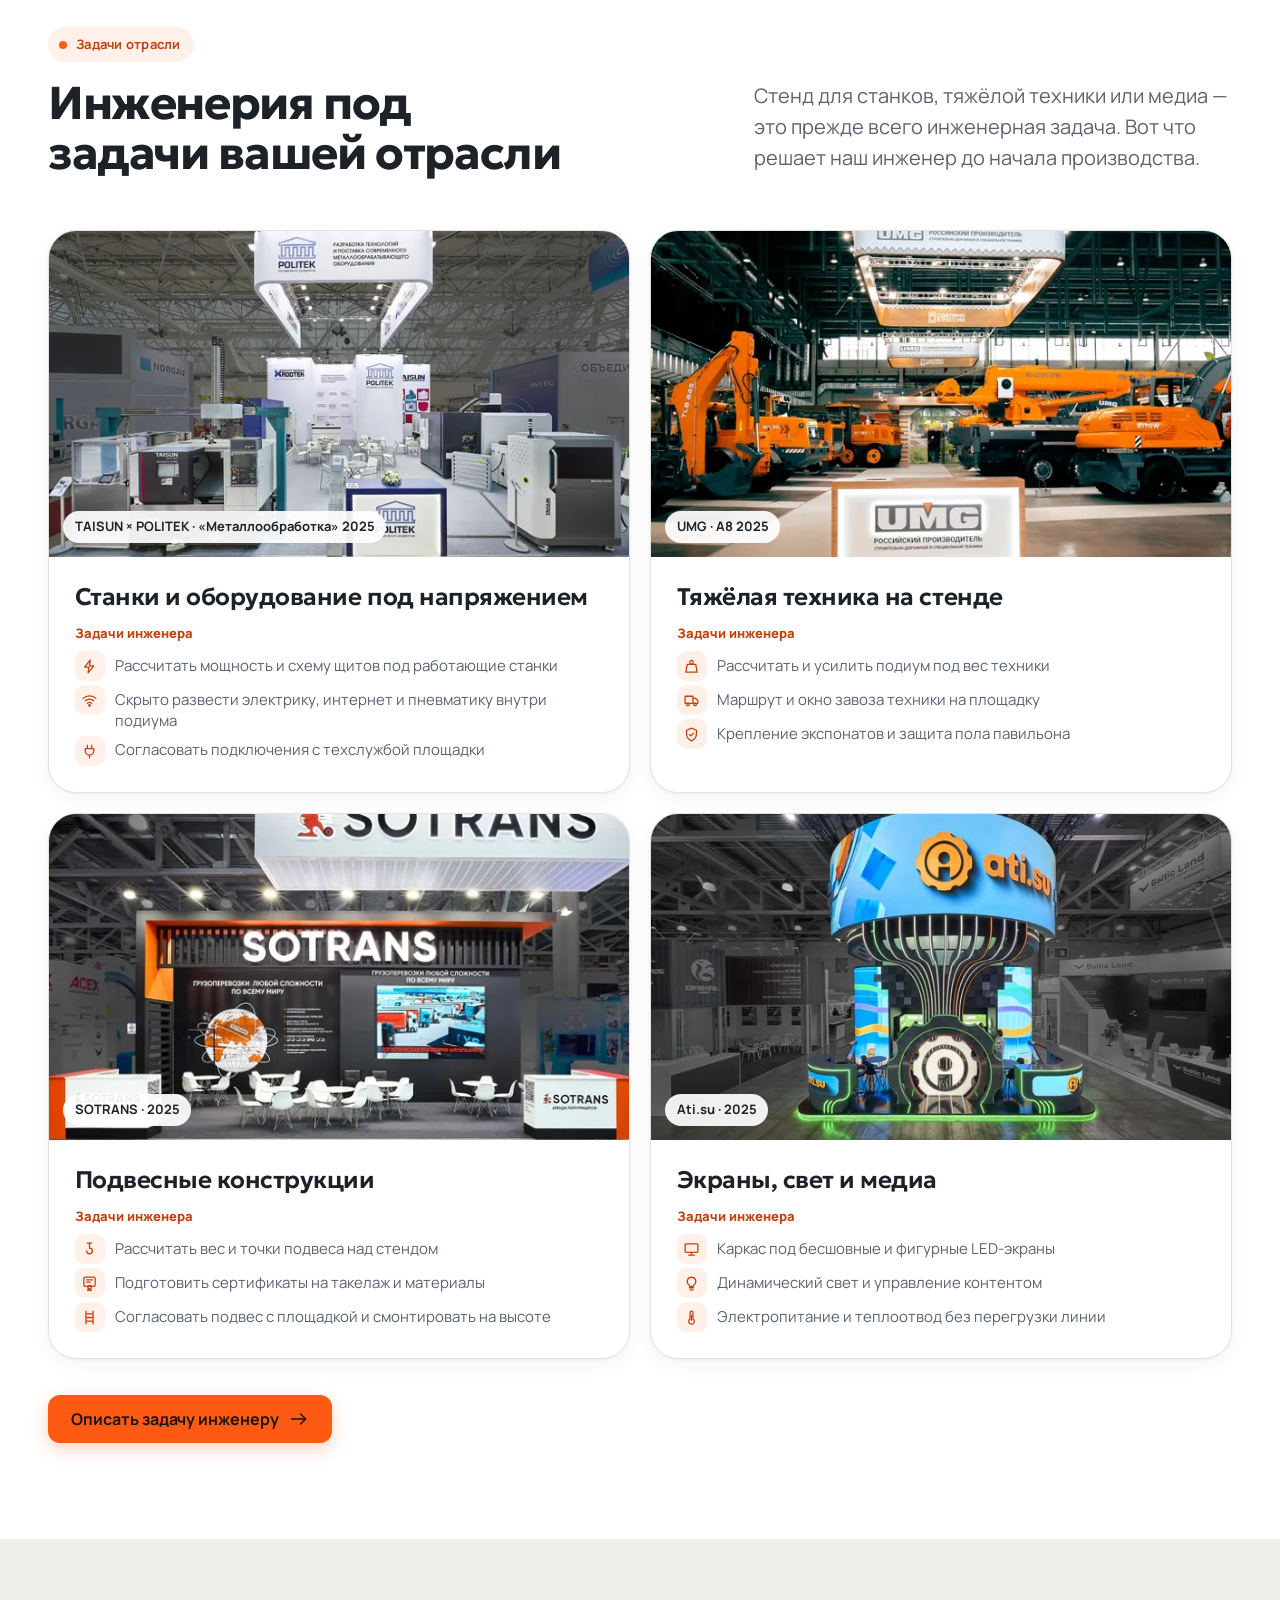
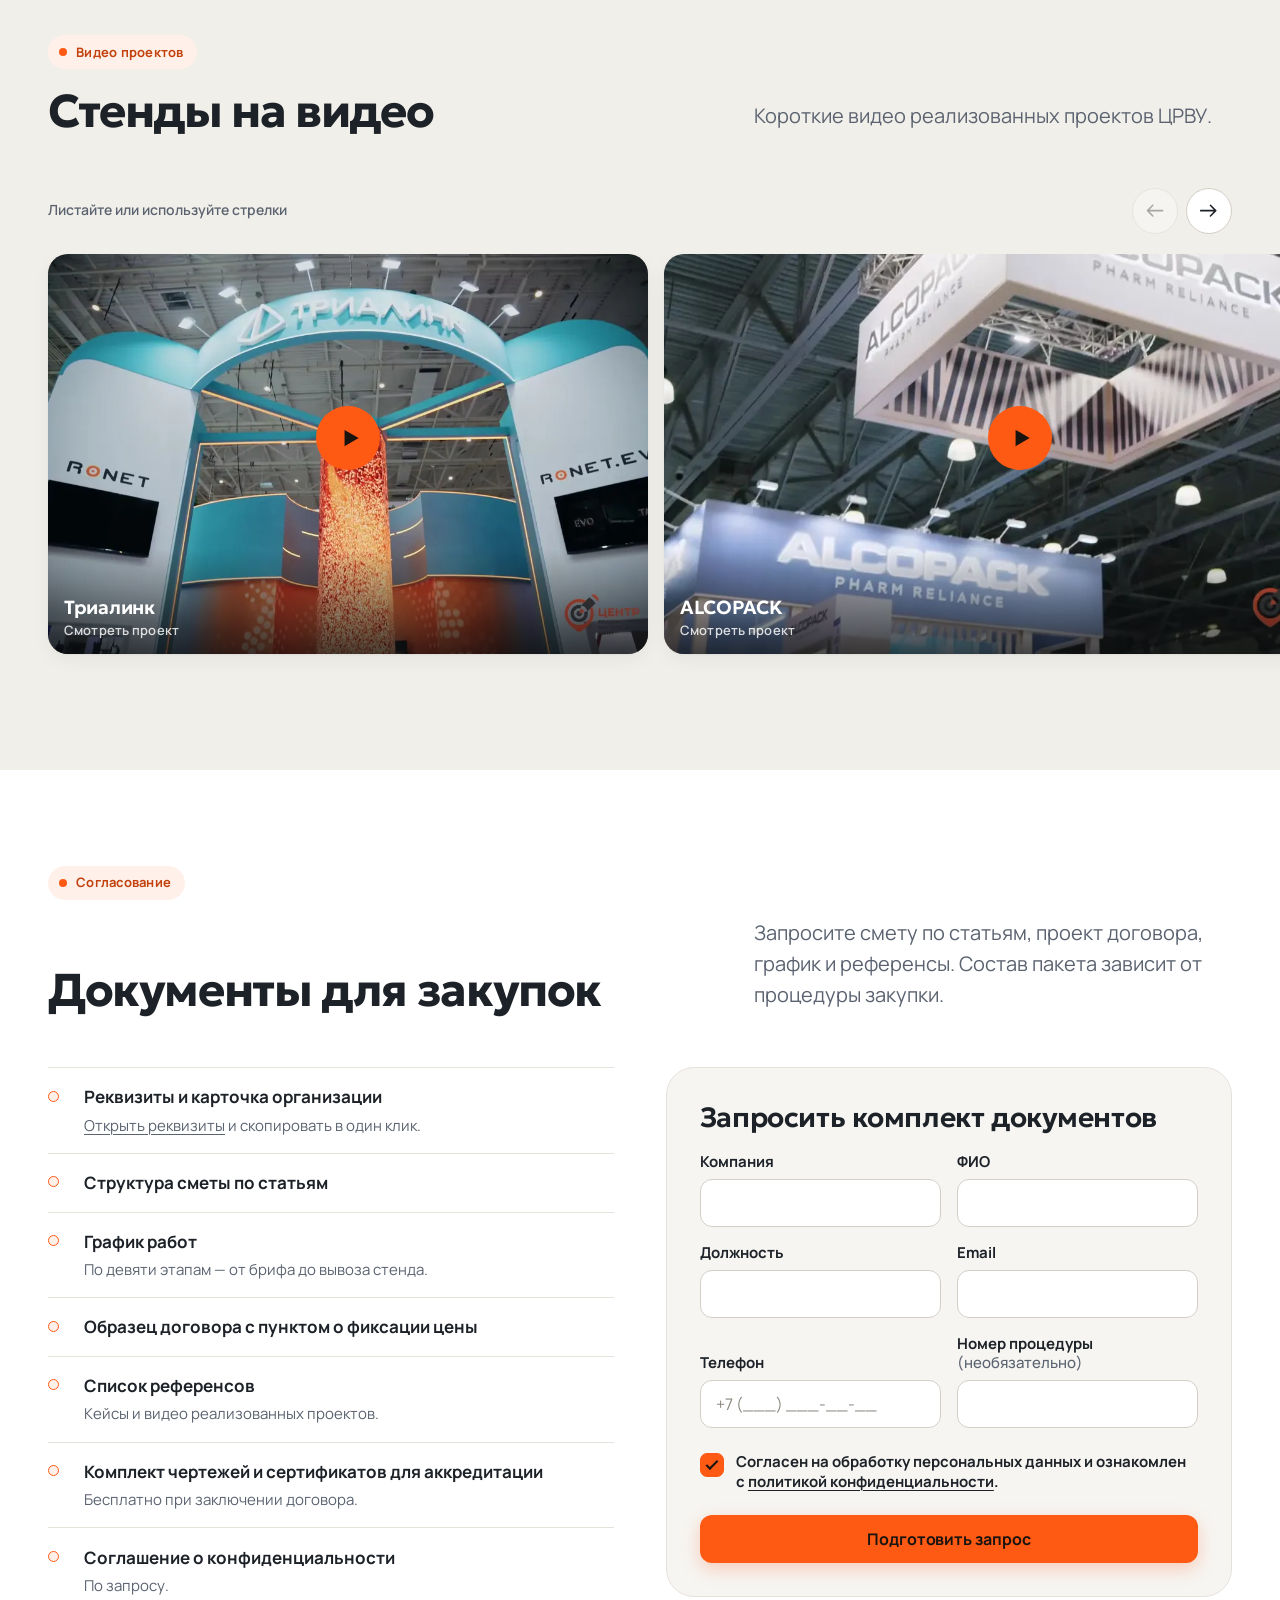
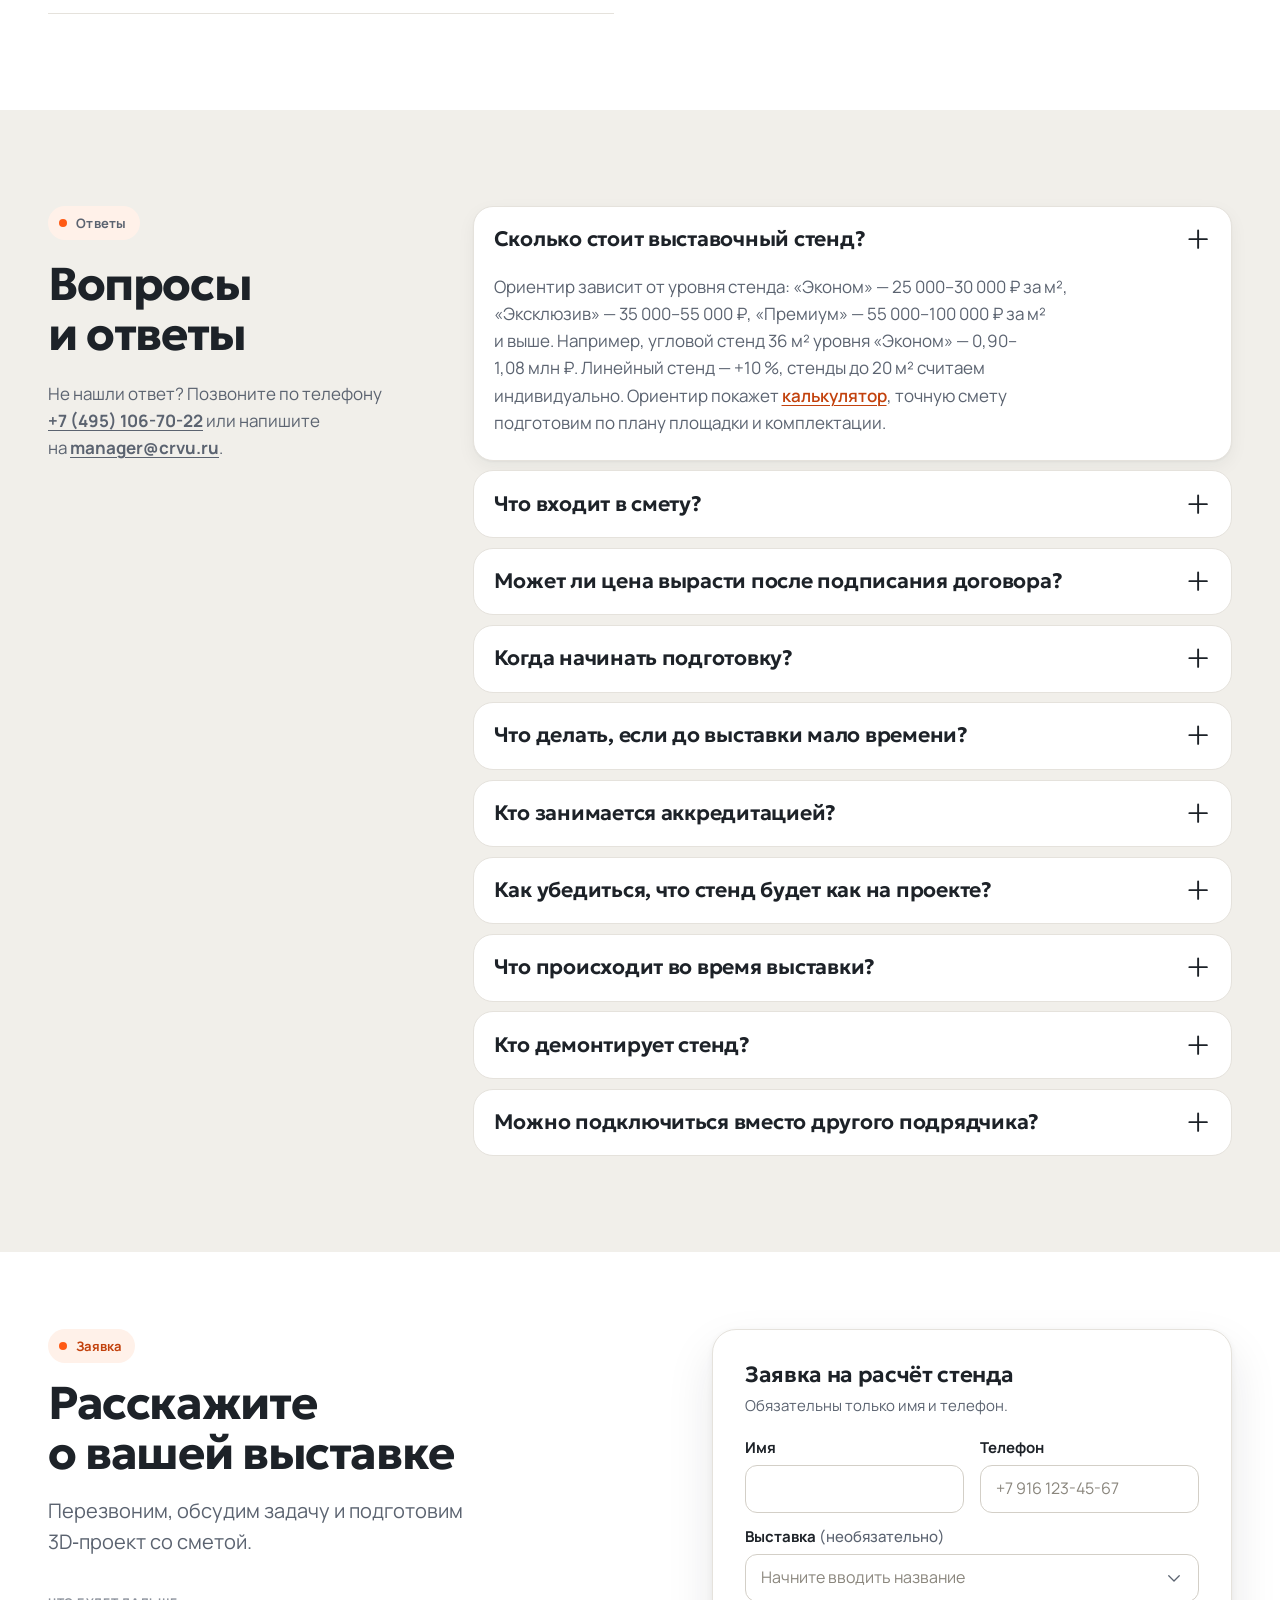
==== commit 5352124a: "Видеоотзывы клиентов (карточки) после кейсов; отдельный кадр первого экрана для невысоких телефонов " ====
--- a/index.html
+++ b/index.html
@@ -185,6 +185,7 @@
 <!-- ============ HERO ============ -->
 <section aria-labelledby="hero-title" class="hero4" id="top">
 <picture class="hero4__bg">
+<source media="(max-width: 640px) and (max-height: 759px) and (orientation: portrait)" srcset="assets/v5/hero/delta-ms-800.webp 800w, assets/v5/hero/delta-ms-1200.webp 1200w" sizes="100vw" width="800" height="1433"/>
 <source media="(max-width: 999px) and (orientation: portrait)" srcset="assets/v5/hero/delta-m-800.webp 800w, assets/v5/hero/delta-m-1200.webp 1200w" sizes="100vw" width="800" height="1433"/>
 <img alt="Визуализация выставочного стенда Delta Battery: белый портал с оранжевой подсветкой, витрины с аккумуляторами и стойка ресепшн" decoding="async" fetchpriority="high" height="1072" sizes="100vw" src="assets/v5/hero/delta-1920.webp" srcset="assets/v5/hero/delta-1280.webp 1280w, assets/v5/hero/delta-1920.webp 1920w, assets/v5/hero/delta-2560.webp 2560w" width="1920"/>
 </picture>
@@ -532,6 +533,27 @@
 </div>
 <p class="hint" style="margin-top:1.5rem;max-width:none">Все фотографии — реальные стенды ЦРВУ.</p>
 <div class="cases-more"><button aria-expanded="false" class="btn btn--line" id="casesMore" type="button">Показать остальные проекты</button></div></div>
+</section>
+<!-- ============ ОТЗЫВЫ ============ -->
+<section aria-labelledby="reviews-title" class="sec rv rv--cards" id="reviews">
+<div class="container">
+<header class="sec__head sec__head--split">
+<p class="tag">Отзывы</p>
+<h2 class="sec__title" id="reviews-title">Что говорят клиенты о&nbsp;работе с&nbsp;нами</h2>
+<p class="sec__lead">Короткие видео со&nbsp;стендов: участники выставок рассказывают, как прошла работа с&nbsp;ЦРВУ. Девять отзывов, каждый меньше минуты.</p>
+</header>
+<div class="rv__wrap"><div class="rv__nav"><button aria-label="Предыдущие отзывы" class="rbtn rbtn--prev" data-rv-prev="" type="button"><svg aria-hidden="true" class="ico"><use href="#i-arrow"></use></svg></button><button aria-label="Следующие отзывы" class="rbtn" data-rv-next="" type="button"><svg aria-hidden="true" class="ico"><use href="#i-arrow"></use></svg></button></div><ul class="rv__list " data-rv-list="" role="list">
+<li class="rvc"><button aria-label="Смотреть видеоотзыв: UMG, 0:42" class="rvc__btn" data-video="1224491101" data-video-ar="v" data-video-title="Отзыв: UMG" type="button"><span class="rvc__media"><img alt="Кадр из видеоотзыва UMG" decoding="async" height="1280" loading="lazy" sizes="(min-width: 1000px) 220px, 42vw" src="assets/reviews/umg-360.webp" srcset="assets/reviews/umg-360.webp 360w, assets/reviews/umg-720.webp 720w" width="720"/><span aria-hidden="true" class="rvc__play"><svg class="ico"><use href="#i-play"></use></svg></span><span class="rvc__dur mono">0:42</span></span><span class="rvc__co">UMG</span><span class="rvc__k">Видеоотзыв</span></button></li>
+<li class="rvc"><button aria-label="Смотреть видеоотзыв: РосАгроЭкспорт, 0:30" class="rvc__btn" data-video="1224491104" data-video-ar="v" data-video-title="Отзыв: РосАгроЭкспорт" type="button"><span class="rvc__media"><img alt="Кадр из видеоотзыва РосАгроЭкспорт" decoding="async" height="1280" loading="lazy" sizes="(min-width: 1000px) 220px, 42vw" src="assets/reviews/rosagroexport-360.webp" srcset="assets/reviews/rosagroexport-360.webp 360w, assets/reviews/rosagroexport-720.webp 720w" width="720"/><span aria-hidden="true" class="rvc__play"><svg class="ico"><use href="#i-play"></use></svg></span><span class="rvc__dur mono">0:30</span></span><span class="rvc__co">РосАгроЭкспорт</span><span class="rvc__k">Видеоотзыв</span></button></li>
+<li class="rvc"><button aria-label="Смотреть видеоотзыв: Delta, 0:22" class="rvc__btn" data-video="1224491639" data-video-ar="v" data-video-title="Отзыв: Delta" type="button"><span class="rvc__media"><img alt="Кадр из видеоотзыва Delta" decoding="async" height="1280" loading="lazy" sizes="(min-width: 1000px) 220px, 42vw" src="assets/reviews/delta-360.webp" srcset="assets/reviews/delta-360.webp 360w, assets/reviews/delta-720.webp 720w" width="720"/><span aria-hidden="true" class="rvc__play"><svg class="ico"><use href="#i-play"></use></svg></span><span class="rvc__dur mono">0:22</span></span><span class="rvc__co">Delta</span><span class="rvc__k">Видеоотзыв</span></button></li>
+<li class="rvc"><button aria-label="Смотреть видеоотзыв: KELET, 0:28" class="rvc__btn" data-video="1224491640" data-video-ar="v" data-video-title="Отзыв: KELET" type="button"><span class="rvc__media"><img alt="Кадр из видеоотзыва KELET" decoding="async" height="1280" loading="lazy" sizes="(min-width: 1000px) 220px, 42vw" src="assets/reviews/kelet-360.webp" srcset="assets/reviews/kelet-360.webp 360w, assets/reviews/kelet-720.webp 720w" width="720"/><span aria-hidden="true" class="rvc__play"><svg class="ico"><use href="#i-play"></use></svg></span><span class="rvc__dur mono">0:28</span></span><span class="rvc__co">KELET</span><span class="rvc__k">Видеоотзыв</span></button></li>
+<li class="rvc"><button aria-label="Смотреть видеоотзыв: PROSTOR, 0:15" class="rvc__btn" data-video="1224491643" data-video-ar="v" data-video-title="Отзыв: PROSTOR" type="button"><span class="rvc__media"><img alt="Кадр из видеоотзыва PROSTOR" decoding="async" height="1280" loading="lazy" sizes="(min-width: 1000px) 220px, 42vw" src="assets/reviews/prostor-360.webp" srcset="assets/reviews/prostor-360.webp 360w, assets/reviews/prostor-720.webp 720w" width="720"/><span aria-hidden="true" class="rvc__play"><svg class="ico"><use href="#i-play"></use></svg></span><span class="rvc__dur mono">0:15</span></span><span class="rvc__co">PROSTOR</span><span class="rvc__k">Видеоотзыв</span></button></li>
+<li class="rvc"><button aria-label="Смотреть видеоотзыв: VERTRO, 0:24" class="rvc__btn" data-video="1224492155" data-video-ar="v" data-video-title="Отзыв: VERTRO" type="button"><span class="rvc__media"><img alt="Кадр из видеоотзыва VERTRO" decoding="async" height="1280" loading="lazy" sizes="(min-width: 1000px) 220px, 42vw" src="assets/reviews/vertro-360.webp" srcset="assets/reviews/vertro-360.webp 360w, assets/reviews/vertro-720.webp 720w" width="720"/><span aria-hidden="true" class="rvc__play"><svg class="ico"><use href="#i-play"></use></svg></span><span class="rvc__dur mono">0:24</span></span><span class="rvc__co">VERTRO</span><span class="rvc__k">Видеоотзыв</span></button></li>
+<li class="rvc"><button aria-label="Смотреть видеоотзыв: Aeolus Tyre, 0:15" class="rvc__btn" data-video="1224492156" data-video-ar="v" data-video-title="Отзыв: Aeolus Tyre" type="button"><span class="rvc__media"><img alt="Кадр из видеоотзыва Aeolus Tyre" decoding="async" height="1280" loading="lazy" sizes="(min-width: 1000px) 220px, 42vw" src="assets/reviews/aeolus-tyre-360.webp" srcset="assets/reviews/aeolus-tyre-360.webp 360w, assets/reviews/aeolus-tyre-720.webp 720w" width="720"/><span aria-hidden="true" class="rvc__play"><svg class="ico"><use href="#i-play"></use></svg></span><span class="rvc__dur mono">0:15</span></span><span class="rvc__co">Aeolus Tyre</span><span class="rvc__k">Видеоотзыв</span></button></li>
+<li class="rvc"><button aria-label="Смотреть видеоотзыв: Паутина, 0:14" class="rvc__btn" data-video="1224492158" data-video-ar="v" data-video-title="Отзыв: Паутина" type="button"><span class="rvc__media"><img alt="Кадр из видеоотзыва Паутина" decoding="async" height="1280" loading="lazy" sizes="(min-width: 1000px) 220px, 42vw" src="assets/reviews/pautina-360.webp" srcset="assets/reviews/pautina-360.webp 360w, assets/reviews/pautina-720.webp 720w" width="720"/><span aria-hidden="true" class="rvc__play"><svg class="ico"><use href="#i-play"></use></svg></span><span class="rvc__dur mono">0:14</span></span><span class="rvc__co">Паутина</span><span class="rvc__k">Видеоотзыв</span></button></li>
+<li class="rvc"><button aria-label="Смотреть видеоотзыв: MrBond.pro, 0:16" class="rvc__btn" data-video="1224492632" data-video-ar="v" data-video-title="Отзыв: MrBond.pro" type="button"><span class="rvc__media"><img alt="Кадр из видеоотзыва MrBond.pro" decoding="async" height="1280" loading="lazy" sizes="(min-width: 1000px) 220px, 42vw" src="assets/reviews/mrbond-360.webp" srcset="assets/reviews/mrbond-360.webp 360w, assets/reviews/mrbond-720.webp 720w" width="720"/><span aria-hidden="true" class="rvc__play"><svg class="ico"><use href="#i-play"></use></svg></span><span class="rvc__dur mono">0:16</span></span><span class="rvc__co">MrBond.pro</span><span class="rvc__k">Видеоотзыв</span></button></li>
+</ul></div>
+</div>
 </section>
 <!-- ============ КАЛЬКУЛЯТОР ============ -->
 <section aria-labelledby="calc-title" class="sec sec--soft" id="calculator">
--- a/assets/css/site.css
+++ b/assets/css/site.css
@@ -409,3 +409,62 @@
 .ftr .ftr__op a { display: inline-flex; align-items: center; min-height: 44px; }
 .ftr .ftr__botl { display: flex; align-items: center; }
 .ftr .ftr__botl > p { display: block; margin: 0; font-size: 0.875rem; }
+
+/* ==================== видеоотзывы и кадр первого экрана для невысоких телефонов ==================== */
+.rv__wrap { position: relative; }
+.rv__nav { display: flex; justify-content: flex-end; gap: 0.5rem; margin: calc(-1 * clamp(1rem, 2.5vw, 2.25rem)) 0 0.9rem; }
+.rv__list {
+  display: grid; grid-auto-flow: column; gap: clamp(0.75rem, 1.6vw, 1.25rem);
+  margin: 0; padding: 0.25rem 0 0.75rem; list-style: none;
+  overflow-x: auto; scroll-snap-type: x mandatory; scrollbar-width: none; overscroll-behavior-x: contain;
+}
+.rv__list::-webkit-scrollbar { display: none; }
+.rv__list > li { scroll-snap-align: start; }
+
+/* А: карточки */
+.rv--cards .rv__list { grid-auto-columns: calc((100% - 4 * clamp(0.75rem, 1.6vw, 1.25rem)) / 5); }
+.rvc__btn { display: grid; gap: 0.55rem; width: 100%; padding: 0; border: 0; background: none; text-align: left; color: var(--ink); cursor: pointer; }
+.rvc__media { position: relative; display: block; aspect-ratio: 9 / 16; overflow: hidden; border-radius: 18px; background: #e7e4de; box-shadow: var(--sh-1); }
+.rvc__media img { display: block; width: 100%; height: 100%; object-fit: cover; transition: transform 0.5s var(--ease); }
+.rvc__btn:hover .rvc__media img { transform: scale(1.03); }
+.rvc__play { position: absolute; left: 50%; top: 50%; display: grid; place-items: center; width: 56px; height: 56px; margin: -28px 0 0 -28px; border-radius: 50%; background: rgba(255, 255, 255, 0.92); color: var(--ink); box-shadow: 0 8px 24px rgba(0, 0, 0, 0.22); transition: background 0.2s, color 0.2s; }
+.rvc__play .ico { width: 22px; height: 22px; margin-left: 3px; fill: currentColor; stroke: none; }
+.rvc__btn:hover .rvc__play { background: var(--accent); color: #1a1410; }
+.rvc__dur { position: absolute; left: 0.6rem; top: 0.6rem; padding: 0.15rem 0.5rem; border-radius: 999px; background: rgba(255, 255, 255, 0.92); font-size: 0.75rem; font-weight: 700; color: var(--ink); }
+.rvc__co { font-family: var(--font-display); font-size: 1.0625rem; font-weight: 700; letter-spacing: -0.01em; }
+.rvc__k { margin-top: -0.4rem; font-size: 0.8125rem; color: var(--ink-2); }
+
+
+@media (max-width: 999px) {
+  .rv--cards .rv__list { grid-auto-columns: 30%; }
+}
+@media (max-width: 640px) {
+  .rv__nav { display: none; }
+  .rv__list { margin-inline: calc(-1 * var(--gutter)); padding-inline: var(--gutter); scroll-padding-inline: var(--gutter); }
+  .rv--cards .rv__list { grid-auto-columns: 44%; }
+  .rvc__play { width: 46px; height: 46px; margin: -23px 0 0 -23px; }
+}
+
+/* невысокие экраны телефонов: отдельный кадр, где стенд и люди выше текста */
+@media (max-width: 640px) and (max-height: 759px) and (orientation: portrait) {
+  .hero4__bg img { object-position: 50% 0%; transform: none; }
+  .hero4::before { background: linear-gradient(180deg, rgba(12,14,17,.50) 0%, rgba(12,14,17,.05) 16%, rgba(12,14,17,.05) 44%, rgba(12,14,17,.70) 57%, rgba(12,14,17,.90) 72%, rgba(12,14,17,.95) 100%); }
+}
+
+/* тёмная полоса: видео смотрятся лучше и блок отделён от кейсов и калькулятора */
+.sec.rv { --bg: #16191d; background: #16191d; color: #f3f1ec; }
+.rv .sec__title { color: #fff; }
+.rv .sec__lead { color: rgba(243, 241, 236, 0.74); }
+.rv .tag { background: rgba(255, 138, 76, 0.14); color: #ff8a4c; }
+.rv .rbtn { background: transparent; color: #f3f1ec; border-color: rgba(243, 241, 236, 0.28); }
+.rv .rbtn:hover { background: var(--accent); color: #1a1410; border-color: var(--accent); }
+.rv .rvc__btn { color: #f3f1ec; }
+.rv .rvc__k { color: rgba(243, 241, 236, 0.6); }
+.rv .rvc__media { background: #23272c; box-shadow: none; }
+
+/* кнопка воспроизведения в углу, чтобы не закрывать человека в кадре */
+.rvc__play { left: auto; top: 0.55rem; right: 0.55rem; margin: 0; width: 44px; height: 44px; }
+.rvc__play .ico { width: 18px; height: 18px; }
+@media (max-width: 640px) {
+  .rvc__play { width: 40px; height: 40px; margin: 0; }
+}
